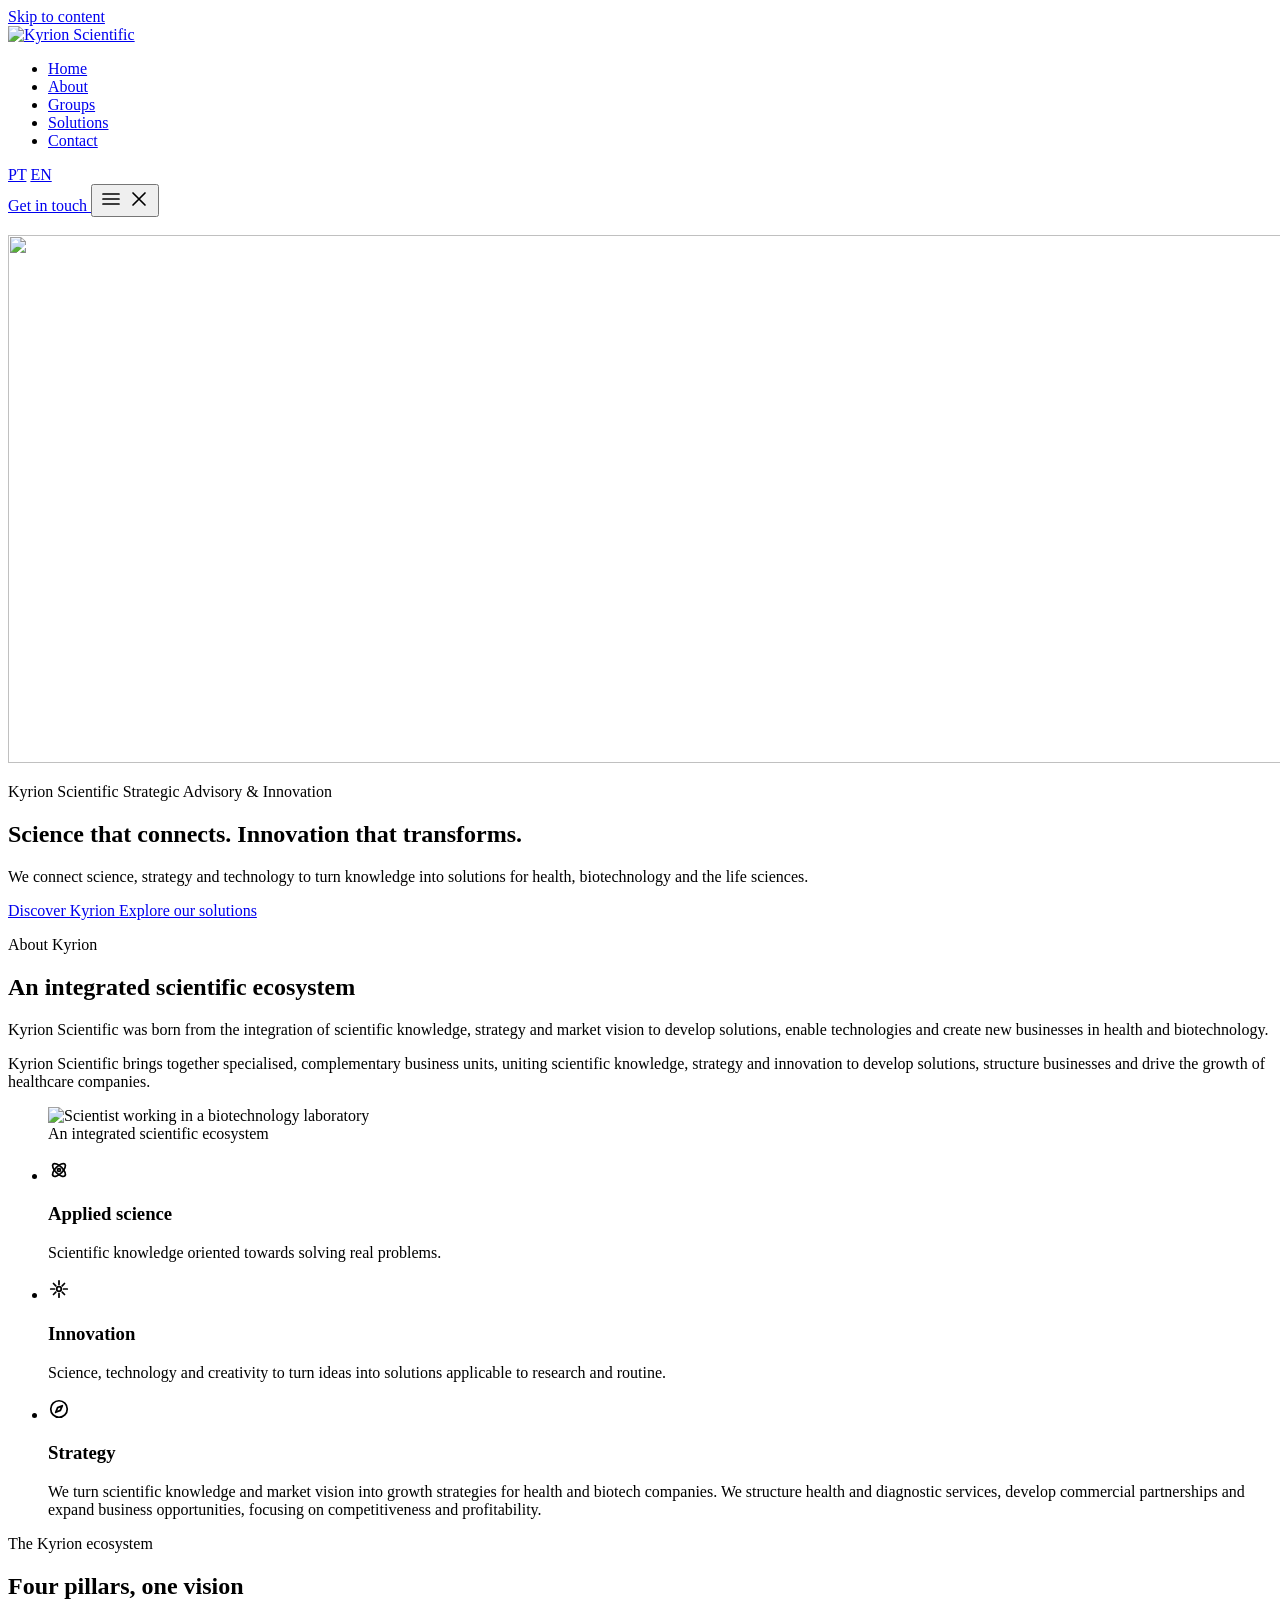
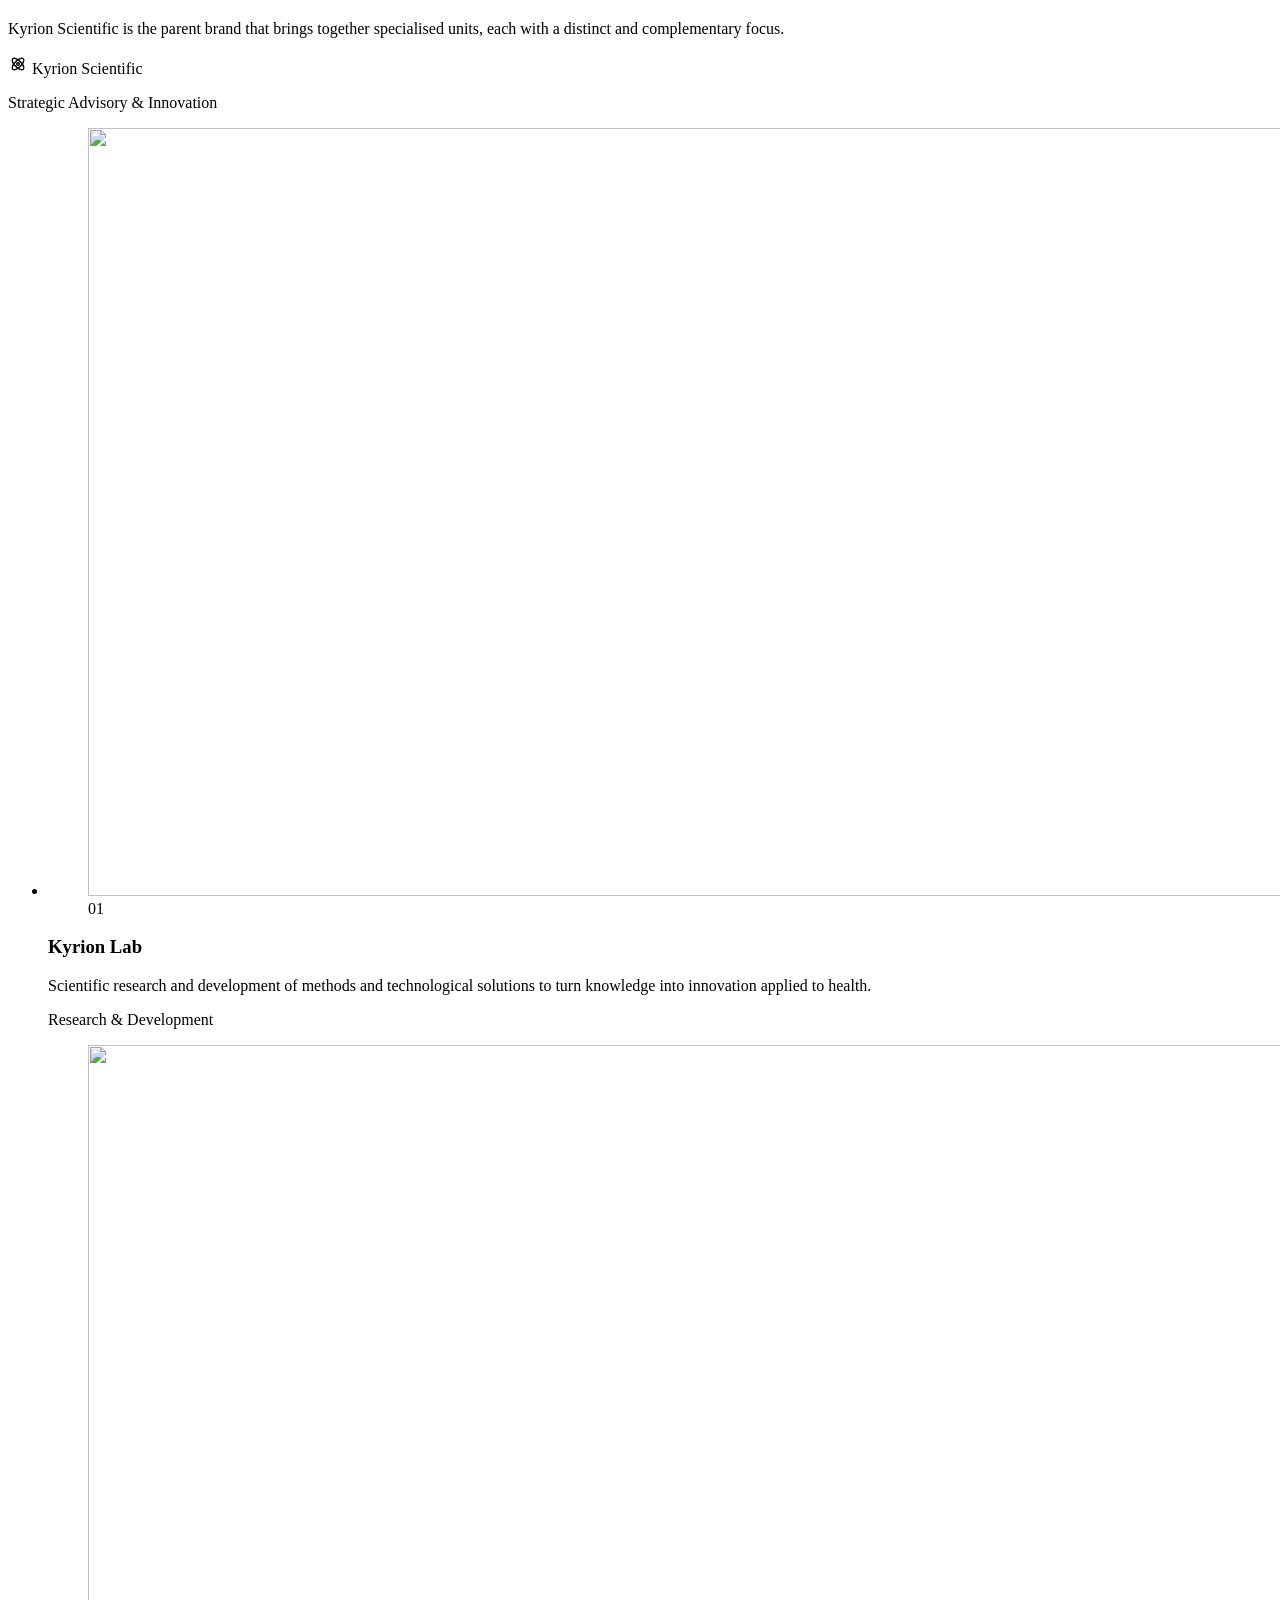
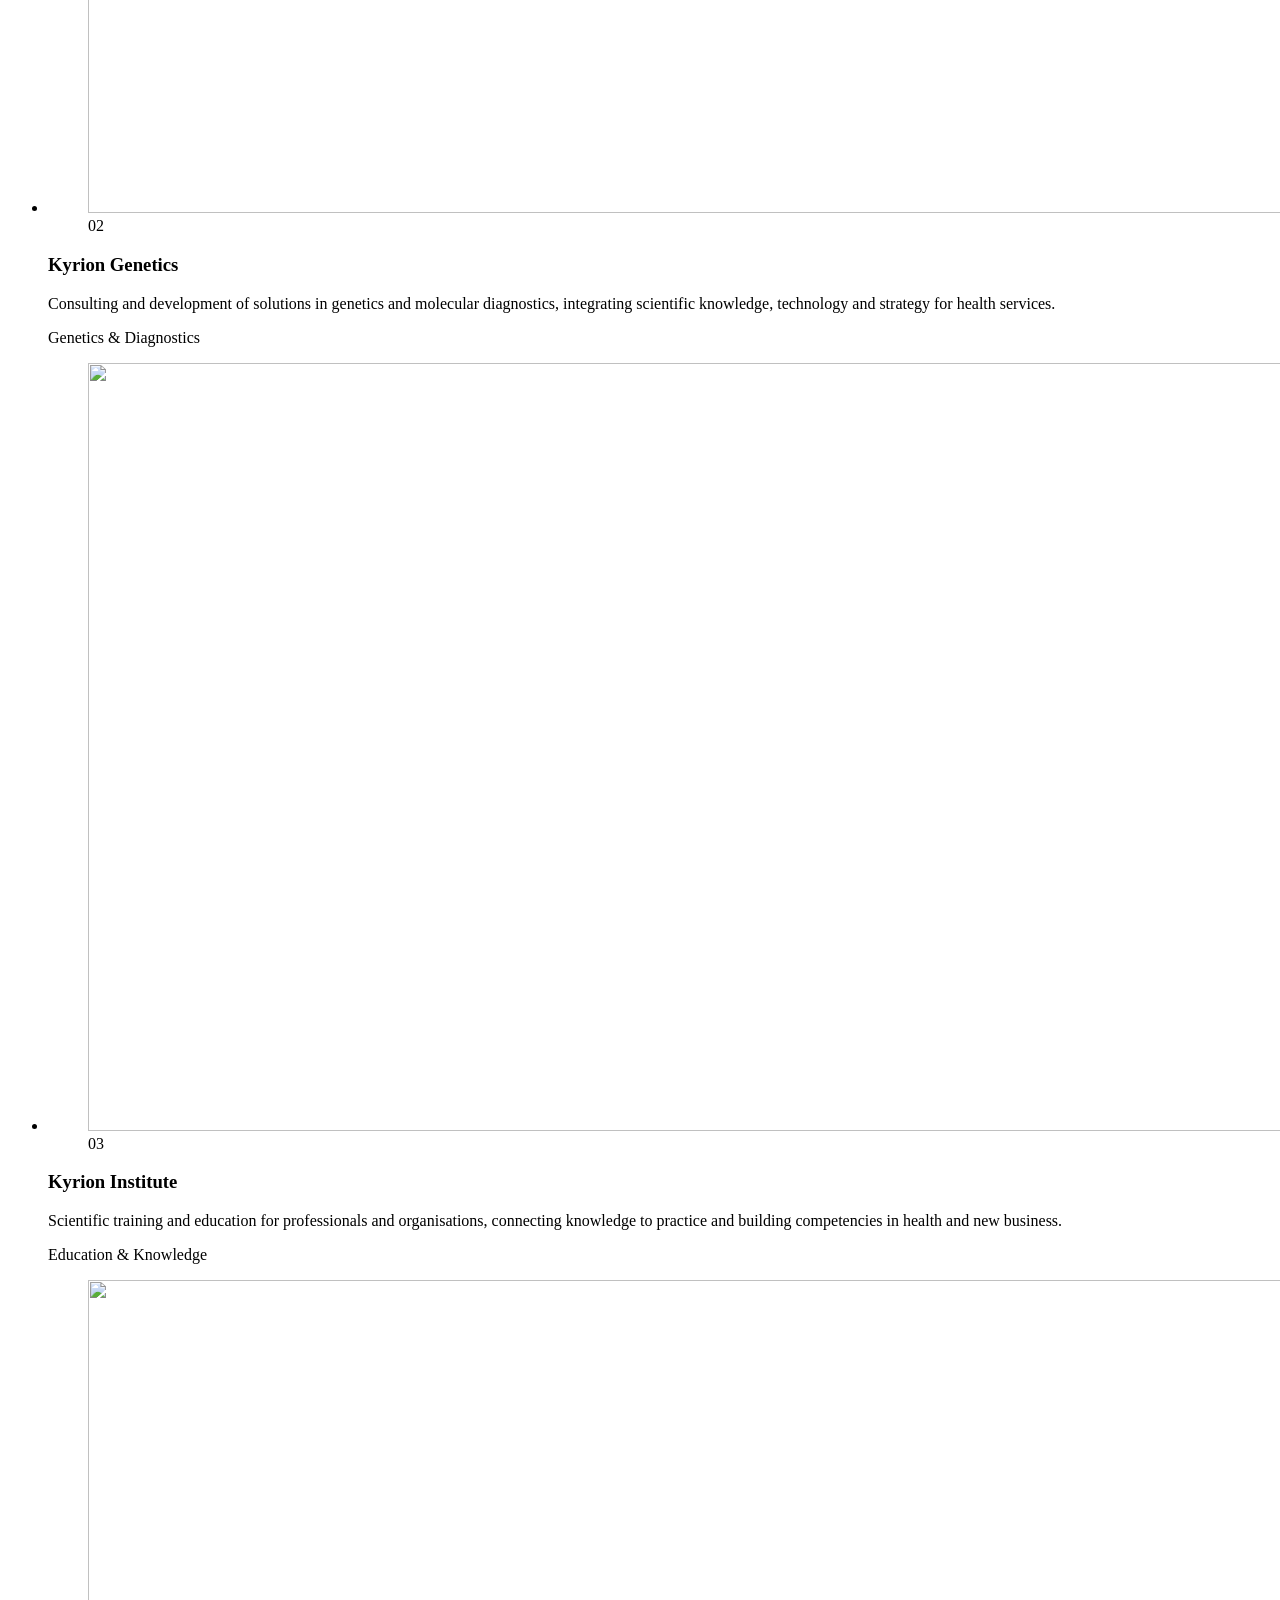
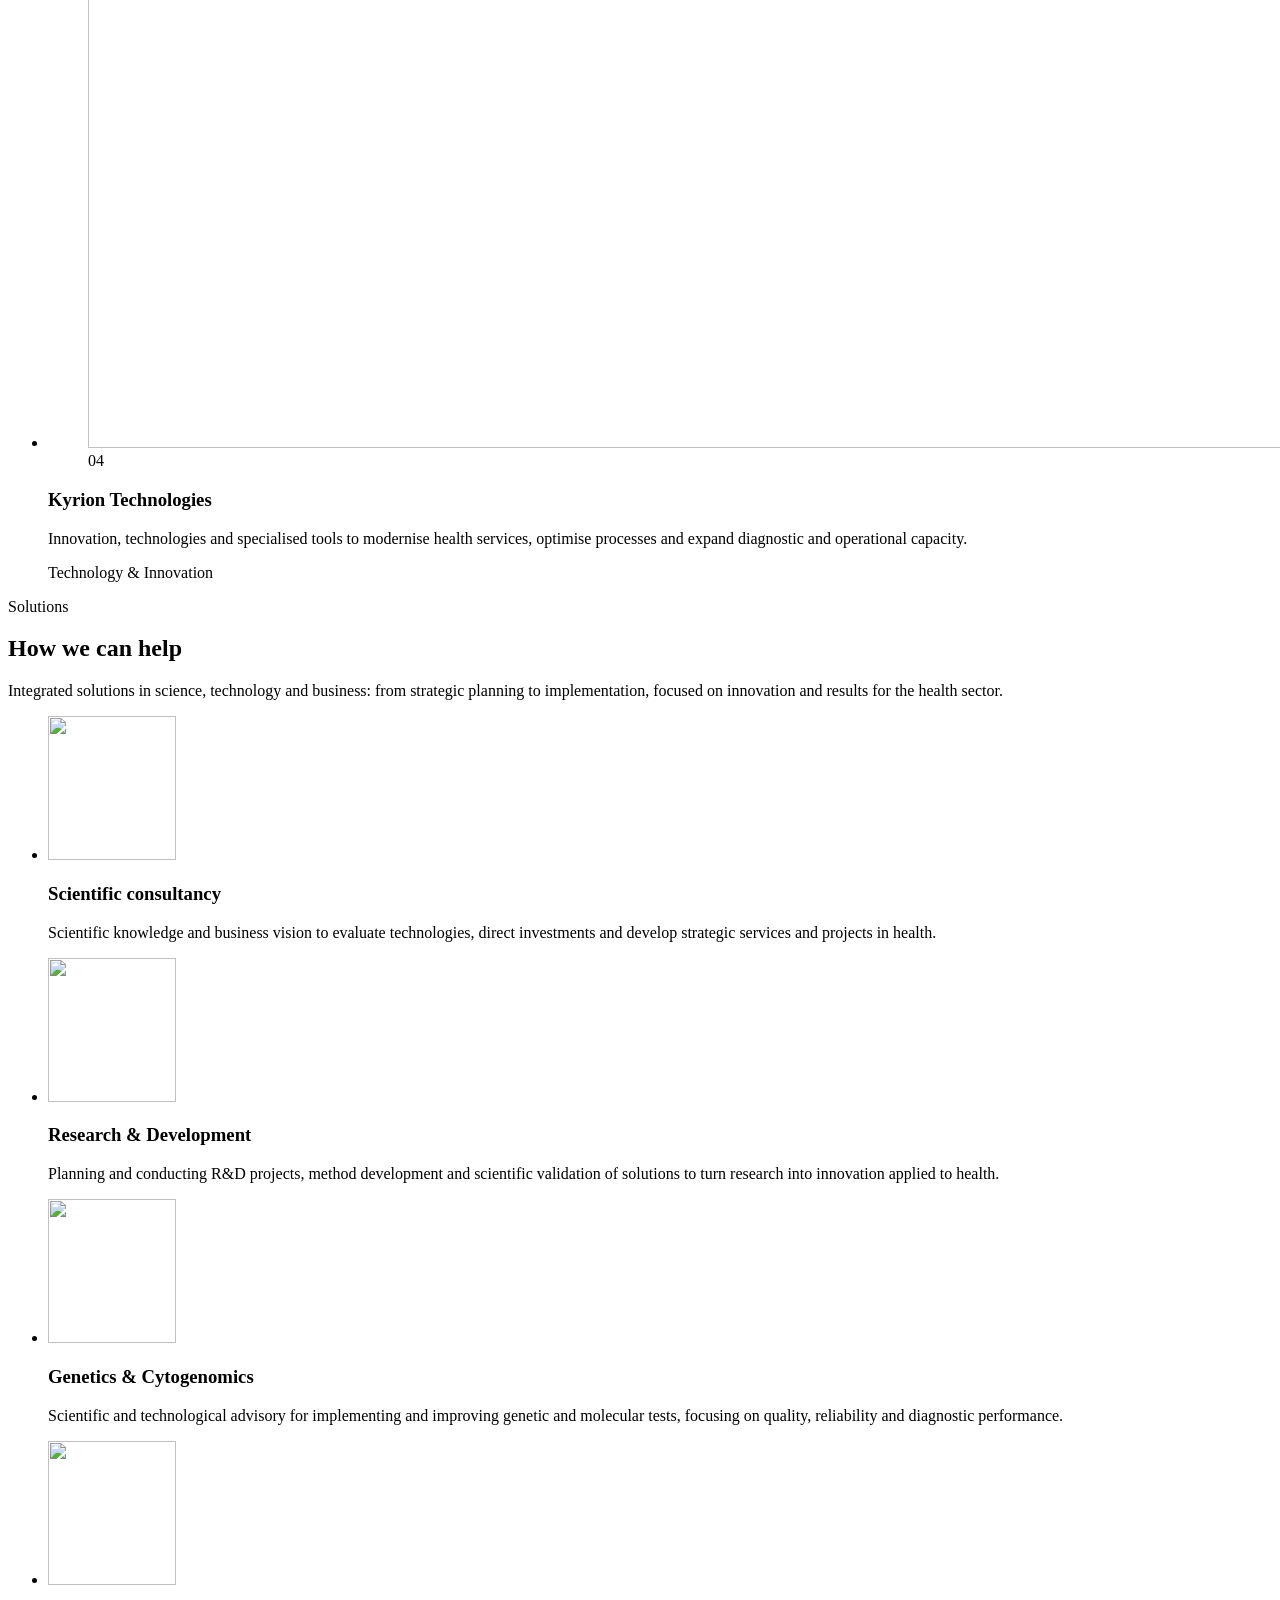
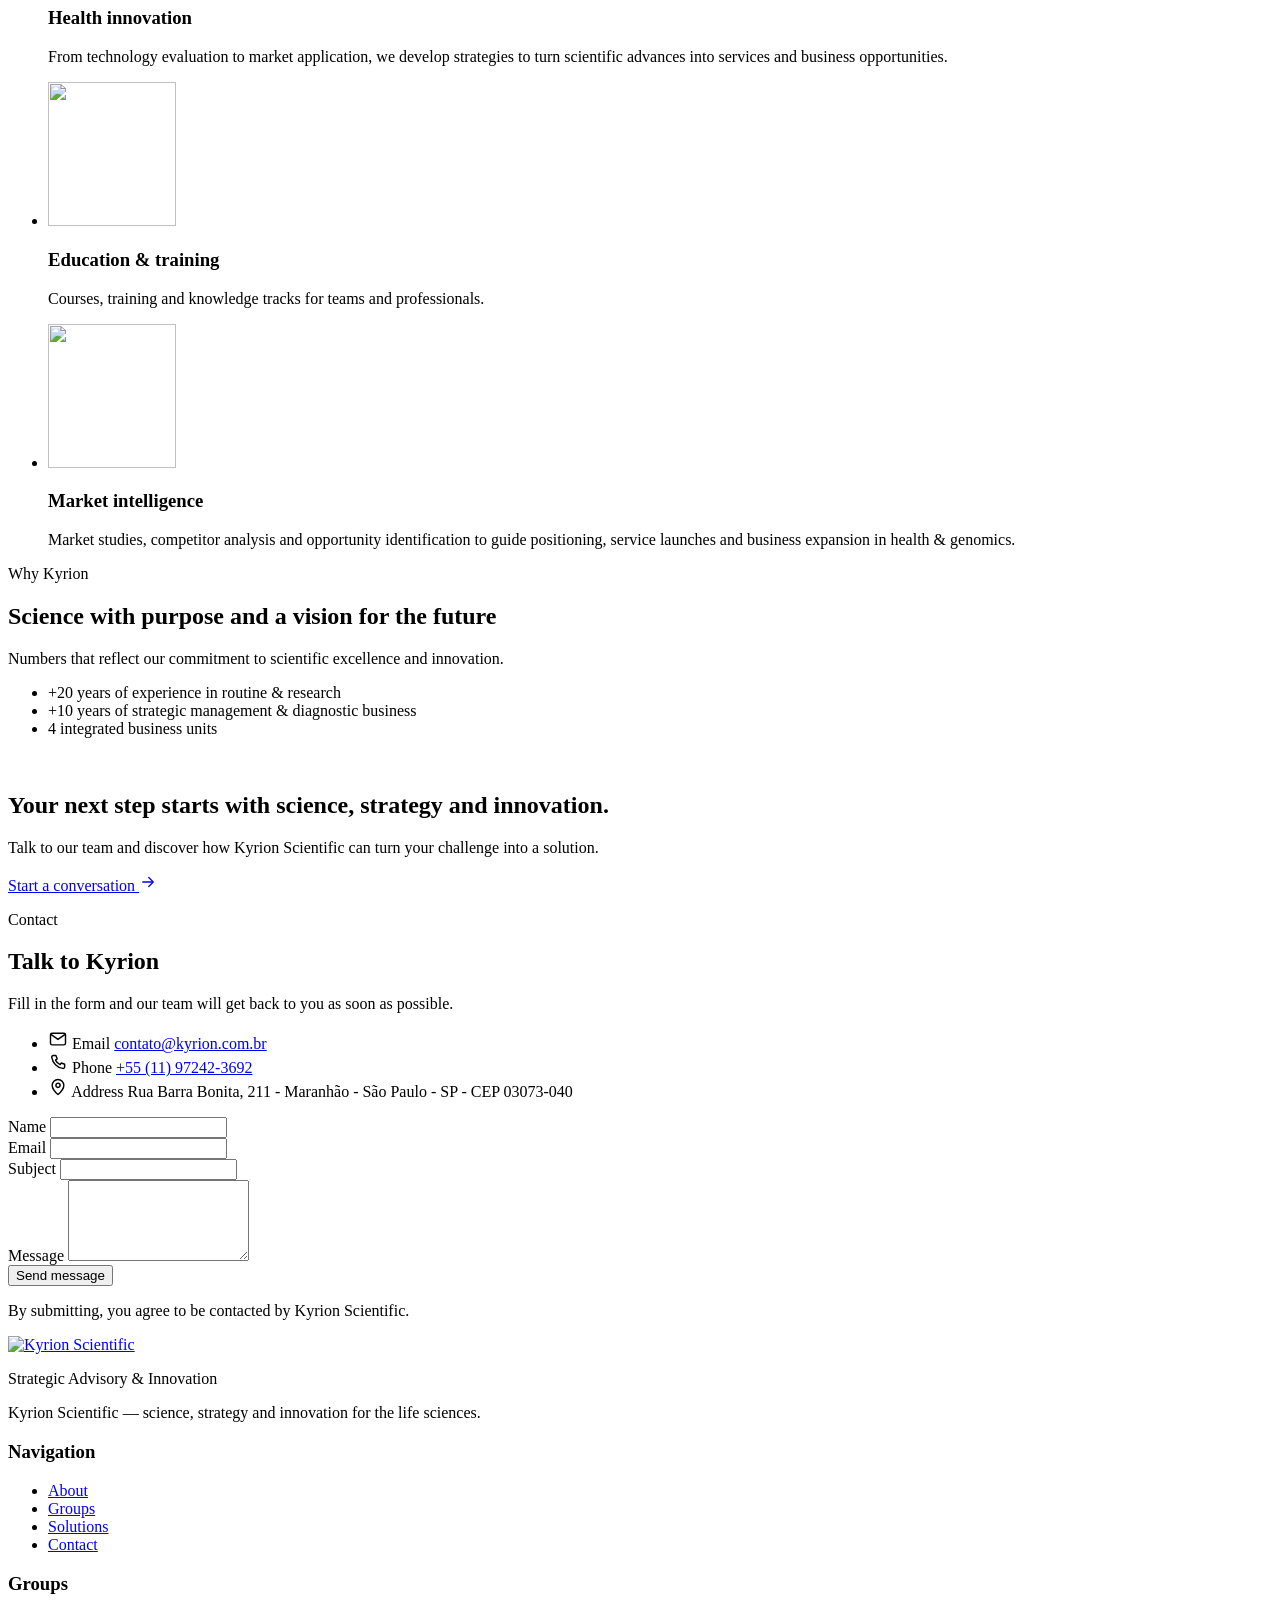
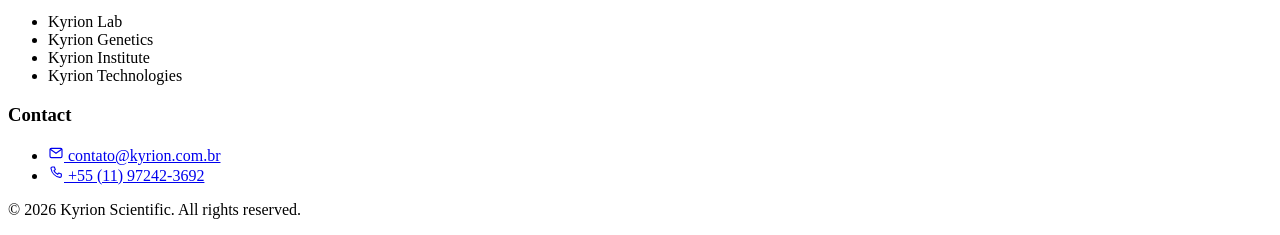
==== en/index.html @ 91485f8e "deploy: publica site compilado (2026-10-07 11:04)" ====
<!DOCTYPE html><html lang="en" class="no-js"> <head><meta charset="utf-8"><meta name="viewport" content="width=device-width, initial-scale=1"><title>Kyrion Scientific — Science that connects. Innovation that transforms.</title><meta name="description" content="We connect science, strategy and technology to turn knowledge into solutions for health, biotechnology and the life sciences."><link rel="canonical" href="https://jekroll.github.io/KYRIONWEBSITE/en/"><link rel="alternate" hreflang="pt-BR" href="https://jekroll.github.io/KYRIONWEBSITE/"><link rel="alternate" hreflang="en" href="https://jekroll.github.io/KYRIONWEBSITE/en/"><link rel="alternate" hreflang="x-default" href="https://jekroll.github.io/KYRIONWEBSITE/"><link rel="icon" type="image/svg+xml" href="/KYRIONWEBSITE/favicon.svg"><link rel="apple-touch-icon" href="/KYRIONWEBSITE/favicon.svg"><meta name="theme-color" content="#002c2d"><meta property="og:type" content="website"><meta property="og:site_name" content="Kyrion Scientific"><meta property="og:title" content="Kyrion Scientific — Science that connects. Innovation that transforms."><meta property="og:description" content="We connect science, strategy and technology to turn knowledge into solutions for health, biotechnology and the life sciences."><meta property="og:url" content="https://jekroll.github.io/KYRIONWEBSITE/en/"><meta property="og:locale" content="en_US"><meta property="og:image" content="https://jekroll.github.io/KYRIONWEBSITE/og-image.jpg"><meta name="twitter:card" content="summary_large_image"><meta name="twitter:title" content="Kyrion Scientific — Science that connects. Innovation that transforms."><meta name="twitter:description" content="We connect science, strategy and technology to turn knowledge into solutions for health, biotechnology and the life sciences."><script type="application/ld+json">{"@context":"https://schema.org","@type":"Organization","name":"Kyrion Scientific","description":"We connect science, strategy and technology to turn knowledge into solutions for health, biotechnology and the life sciences.","url":"https://jekroll.github.io/KYRIONWEBSITE","slogan":"Science that connects. Innovation that transforms."}</script><script>
      document.documentElement.classList.remove('no-js');
    </script><link rel="stylesheet" href="/KYRIONWEBSITE/_astro/index.CvIM89UT.css"></head> <body> <a class="skip-link" href="#main">Skip to content</a>  <header class="site-header" id="site-header" data-header data-astro-cid-3ef6ksr2> <div class="site-header__inner container container--wide" data-astro-cid-3ef6ksr2> <a href="/KYRIONWEBSITE/en/" class="brand site-header__brand" aria-label="Kyrion Scientific — home" style="--brand-h:34px;--brand-w:126px" data-astro-cid-uaf52tac> <img src="/KYRIONWEBSITE/_astro/logo-new.gGyAkgk_.webp" srcset="/KYRIONWEBSITE/_astro/logo-new.gGyAkgk_.webp 1x, /KYRIONWEBSITE/_astro/logo-new.DoVqcS7O.png 1x" alt="Kyrion Scientific" width="126" height="34" decoding="async" loading="eager" data-astro-cid-uaf52tac> </a>  <nav class="site-nav" id="site-nav" data-nav aria-label="Home" data-astro-cid-3ef6ksr2> <ul class="site-nav__list" data-astro-cid-3ef6ksr2> <li data-astro-cid-3ef6ksr2> <a class="site-nav__link" href="/KYRIONWEBSITE/en/#inicio" data-nav-link data-astro-cid-3ef6ksr2>Home</a> </li><li data-astro-cid-3ef6ksr2> <a class="site-nav__link" href="/KYRIONWEBSITE/en/#sobre" data-nav-link data-astro-cid-3ef6ksr2>About</a> </li><li data-astro-cid-3ef6ksr2> <a class="site-nav__link" href="/KYRIONWEBSITE/en/#grupos" data-nav-link data-astro-cid-3ef6ksr2>Groups</a> </li><li data-astro-cid-3ef6ksr2> <a class="site-nav__link" href="/KYRIONWEBSITE/en/#solucoes" data-nav-link data-astro-cid-3ef6ksr2>Solutions</a> </li><li data-astro-cid-3ef6ksr2> <a class="site-nav__link" href="/KYRIONWEBSITE/en/#contato" data-nav-link data-astro-cid-3ef6ksr2>Contact</a> </li> </ul> </nav> <div class="site-header__actions" data-astro-cid-3ef6ksr2> <div class="lang" role="group" aria-label="Language" data-astro-cid-3ef6ksr2> <a class="lang__opt" href="/KYRIONWEBSITE/" hreflang="pt" data-astro-cid-3ef6ksr2>PT</a> <span class="lang__sep" aria-hidden="true" data-astro-cid-3ef6ksr2></span> <a class="lang__opt is-active" href="/KYRIONWEBSITE/en/" aria-current="true" hreflang="en" data-astro-cid-3ef6ksr2>EN</a> </div> <a class="btn btn--primary btn--sm site-header__cta" href="/KYRIONWEBSITE/en/#contato" data-astro-cid-3ef6ksr2> Get in touch </a> <button class="site-header__toggle" type="button" data-menu-toggle aria-expanded="false" aria-controls="site-nav" aria-label="Open menu" data-astro-cid-3ef6ksr2> <span class="site-header__toggle-open" data-astro-cid-3ef6ksr2><svg class="icon" width="24" height="24" viewBox="0 0 24 24" fill="none" stroke="currentColor" stroke-width="1.7" stroke-linecap="round" stroke-linejoin="round" aria-hidden="true" focusable="false" data-astro-cid-4ckhetd2>             <path d="M4 7h16M4 12h16M4 17h16" data-astro-cid-4ckhetd2></path>   </svg> </span> <span class="site-header__toggle-close" data-astro-cid-3ef6ksr2><svg class="icon" width="24" height="24" viewBox="0 0 24 24" fill="none" stroke="currentColor" stroke-width="1.7" stroke-linecap="round" stroke-linejoin="round" aria-hidden="true" focusable="false" data-astro-cid-4ckhetd2>              <path d="M6 6l12 12M18 6 6 18" data-astro-cid-4ckhetd2></path>  </svg> </span> </button> </div> </div> </header> <div class="site-header__scrim" data-menu-scrim hidden data-astro-cid-3ef6ksr2></div>  <main id="main"> <section class="hero" id="inicio" aria-labelledby="hero-title" data-astro-cid-bbe6dxrz> <div class="hero__card" data-astro-cid-bbe6dxrz> <!-- Blurred copy of the same plate, so the padding blends seamlessly
         with the sharp, uncropped image. --> <div class="hero__backdrop" aria-hidden="true" data-astro-cid-bbe6dxrz> <img src="/KYRIONWEBSITE/_astro/hero-bg.C8MBA4jN.webp" alt="" loading="eager" decoding="async" data-astro-cid-bbe6dxrz> </div> <picture class="hero__photo" data-astro-cid-bbe6dxrz> <source srcset="/KYRIONWEBSITE/_astro/hero-bg.D-Uu-HRz.avif 1920w" type="image/avif" data-astro-cid-bbe6dxrz> <source srcset="/KYRIONWEBSITE/_astro/hero-bg.C8MBA4jN.webp 1920w" type="image/webp" data-astro-cid-bbe6dxrz> <img src="/KYRIONWEBSITE/_astro/hero-bg.DYgstmwq.jpg" srcset="/KYRIONWEBSITE/_astro/hero-bg.DYgstmwq.jpg 1920w, /KYRIONWEBSITE/_astro/hero-bg@2x.C8WDKdjT.jpg 2560w" sizes="100vw" width="1920" height="528" alt="" fetchpriority="high" decoding="async" aria-hidden="true" data-astro-cid-bbe6dxrz> </picture> <div class="hero__overlay" aria-hidden="true" data-astro-cid-bbe6dxrz></div> <div class="hero__inner" data-astro-cid-bbe6dxrz> <div class="hero__content-wrapper" data-astro-cid-bbe6dxrz> <div class="hero__content" data-astro-cid-bbe6dxrz> <p class="hero__eyebrow" data-astro-cid-bbe6dxrz> <span class="hero__brand" data-astro-cid-bbe6dxrz>Kyrion Scientific</span> <span class="hero__sub" data-astro-cid-bbe6dxrz>Strategic Advisory &amp; Innovation</span> </p> <h1 class="hero__title" id="hero-title" data-reveal data-astro-cid-bbe6dxrz> <span data-astro-cid-bbe6dxrz>Science that connects.</span> <span data-astro-cid-bbe6dxrz>Innovation that transforms.</span> </h1> <p class="hero__lead" data-reveal style="--reveal-delay:90ms" data-astro-cid-bbe6dxrz>We connect science, strategy and technology to turn knowledge into solutions for health, biotechnology and the life sciences.</p> <div class="hero__actions" data-reveal style="--reveal-delay:180ms" data-astro-cid-bbe6dxrz> <a class="btn btn--primary" href="/KYRIONWEBSITE/en/#sobre" data-astro-cid-bbe6dxrz> Discover Kyrion </a> <a class="btn btn--ghost" href="/KYRIONWEBSITE/en/#solucoes" data-astro-cid-bbe6dxrz> Explore our solutions </a> </div> </div> </div> </div> </div> </section>  <section class="section section--surface about" id="sobre" aria-labelledby="about-title" data-astro-cid-v2cbyr3p> <div class="container" data-astro-cid-v2cbyr3p> <div class="about__grid" data-astro-cid-v2cbyr3p> <div class="about__intro" data-reveal data-astro-cid-v2cbyr3p> <p class="kicker" data-astro-cid-v2cbyr3p>About Kyrion</p> <h2 id="about-title" data-astro-cid-v2cbyr3p>An integrated scientific ecosystem</h2> <p class="about__lead" data-astro-cid-v2cbyr3p>Kyrion Scientific was born from the integration of scientific knowledge, strategy and market vision to develop solutions, enable technologies and create new businesses in health and biotechnology.</p> <p class="about__body" data-astro-cid-v2cbyr3p>Kyrion Scientific brings together specialised, complementary business units, uniting scientific knowledge, strategy and innovation to develop solutions, structure businesses and drive the growth of healthcare companies.</p> </div> <figure class="about__media" data-reveal style="--reveal-delay:100ms" data-astro-cid-v2cbyr3p> <picture data-astro-cid-v2cbyr3p> <source srcset="/KYRIONWEBSITE/_astro/about-lab.DQNUo1HB.webp" type="image/webp" data-astro-cid-v2cbyr3p> <img src="/KYRIONWEBSITE/_astro/about-lab.DrcKUUM2.jpg" alt="Scientist working in a biotechnology laboratory" width="1200" height="896" loading="lazy" decoding="async" data-astro-cid-v2cbyr3p> </picture> <figcaption class="visually-hidden" data-astro-cid-v2cbyr3p>An integrated scientific ecosystem</figcaption> </figure> </div> <ul class="about__values" data-astro-cid-v2cbyr3p> <li class="about__card" data-reveal style="--reveal-delay:0ms" data-astro-cid-v2cbyr3p> <span class="about__chip" data-astro-cid-v2cbyr3p> <svg class="icon" width="22" height="22" viewBox="0 0 24 24" fill="none" stroke="currentColor" stroke-width="1.9" stroke-linecap="round" stroke-linejoin="round" aria-hidden="true" focusable="false" data-astro-cid-4ckhetd2>        <circle cx="12" cy="12" r="1.6" data-astro-cid-4ckhetd2></circle> <ellipse cx="12" cy="12" rx="9" ry="4" transform="rotate(45 12 12)" data-astro-cid-4ckhetd2></ellipse> <ellipse cx="12" cy="12" rx="9" ry="4" transform="rotate(-45 12 12)" data-astro-cid-4ckhetd2></ellipse>          </svg>  </span> <div class="about__card-body" data-astro-cid-v2cbyr3p> <h3 data-astro-cid-v2cbyr3p>Applied science</h3> <p data-astro-cid-v2cbyr3p>Scientific knowledge oriented towards solving real problems.</p> </div> </li><li class="about__card" data-reveal style="--reveal-delay:90ms" data-astro-cid-v2cbyr3p> <span class="about__chip" data-astro-cid-v2cbyr3p> <svg class="icon" width="22" height="22" viewBox="0 0 24 24" fill="none" stroke="currentColor" stroke-width="1.9" stroke-linecap="round" stroke-linejoin="round" aria-hidden="true" focusable="false" data-astro-cid-4ckhetd2>         <path d="M12 3v4M12 17v4M3 12h4M17 12h4M6 6l2.5 2.5M15.5 15.5 18 18M18 6l-2.5 2.5M8.5 15.5 6 18" data-astro-cid-4ckhetd2></path> <circle cx="12" cy="12" r="2.5" data-astro-cid-4ckhetd2></circle>         </svg>  </span> <div class="about__card-body" data-astro-cid-v2cbyr3p> <h3 data-astro-cid-v2cbyr3p>Innovation</h3> <p data-astro-cid-v2cbyr3p>Science, technology and creativity to turn ideas into solutions applicable to research and routine.</p> </div> </li><li class="about__card" data-reveal style="--reveal-delay:180ms" data-astro-cid-v2cbyr3p> <span class="about__chip" data-astro-cid-v2cbyr3p> <svg class="icon" width="22" height="22" viewBox="0 0 24 24" fill="none" stroke="currentColor" stroke-width="1.9" stroke-linecap="round" stroke-linejoin="round" aria-hidden="true" focusable="false" data-astro-cid-4ckhetd2>  <circle cx="12" cy="12" r="9" data-astro-cid-4ckhetd2></circle> <path d="m15.6 8.4-2.1 5.1-5.1 2.1 2.1-5.1z" data-astro-cid-4ckhetd2></path>                </svg>  </span> <div class="about__card-body" data-astro-cid-v2cbyr3p> <h3 data-astro-cid-v2cbyr3p>Strategy</h3> <p data-astro-cid-v2cbyr3p>We turn scientific knowledge and market vision into growth strategies for health and biotech companies. We structure health and diagnostic services, develop commercial partnerships and expand business opportunities, focusing on competitiveness and profitability.</p> </div> </li> </ul> </div> </section>  <section class="section ecosystem" id="grupos" aria-labelledby="ecosystem-title" data-astro-cid-yqvkyiml> <div class="container" data-astro-cid-yqvkyiml> <div class="section-head" data-reveal data-astro-cid-yqvkyiml> <p class="kicker" data-astro-cid-yqvkyiml>The Kyrion ecosystem</p> <h2 id="ecosystem-title" data-astro-cid-yqvkyiml>Four pillars, one vision</h2> <p data-astro-cid-yqvkyiml>Kyrion Scientific is the parent brand that brings together specialised units, each with a distinct and complementary focus.</p> </div> <div class="ecosystem__parent" data-reveal data-astro-cid-yqvkyiml> <span class="ecosystem__badge" data-astro-cid-yqvkyiml> <svg class="icon" width="20" height="20" viewBox="0 0 24 24" fill="none" stroke="currentColor" stroke-width="1.7" stroke-linecap="round" stroke-linejoin="round" aria-hidden="true" focusable="false" data-astro-cid-4ckhetd2>        <circle cx="12" cy="12" r="1.6" data-astro-cid-4ckhetd2></circle> <ellipse cx="12" cy="12" rx="9" ry="4" transform="rotate(45 12 12)" data-astro-cid-4ckhetd2></ellipse> <ellipse cx="12" cy="12" rx="9" ry="4" transform="rotate(-45 12 12)" data-astro-cid-4ckhetd2></ellipse>          </svg>  Kyrion Scientific </span> <p class="ecosystem__parent-text" data-astro-cid-yqvkyiml>Strategic Advisory &amp; Innovation</p> </div> <ul class="ecosystem__grid" data-astro-cid-yqvkyiml> <li class="ecosystem__item" data-accent="orange" data-reveal style="--reveal-delay:0ms" data-astro-cid-yqvkyiml> <article class="card ecosystem__card" data-astro-cid-yqvkyiml> <figure class="ecosystem__media" aria-hidden="true" data-astro-cid-yqvkyiml> <img src="/KYRIONWEBSITE/_astro/pillar-lab.C-nQlmTT.jpg" alt="" width="1376" height="768" loading="lazy" decoding="async" data-astro-cid-yqvkyiml> <span class="ecosystem__num" aria-hidden="true" data-astro-cid-yqvkyiml>01</span> </figure> <div class="ecosystem__body" data-astro-cid-yqvkyiml> <h3 data-astro-cid-yqvkyiml>Kyrion Lab</h3> <p data-astro-cid-yqvkyiml>Scientific research and development of methods and technological solutions to turn knowledge into innovation applied to health.</p> <span class="ecosystem__tag" data-astro-cid-yqvkyiml>Research &amp; Development</span> </div> </article> </li><li class="ecosystem__item" data-accent="periwinkle" data-reveal style="--reveal-delay:80ms" data-astro-cid-yqvkyiml> <article class="card ecosystem__card" data-astro-cid-yqvkyiml> <figure class="ecosystem__media" aria-hidden="true" data-astro-cid-yqvkyiml> <img src="/KYRIONWEBSITE/_astro/pillar-genetics.BRFj-R60.jpg" alt="" width="1376" height="768" loading="lazy" decoding="async" data-astro-cid-yqvkyiml> <span class="ecosystem__num" aria-hidden="true" data-astro-cid-yqvkyiml>02</span> </figure> <div class="ecosystem__body" data-astro-cid-yqvkyiml> <h3 data-astro-cid-yqvkyiml>Kyrion Genetics</h3> <p data-astro-cid-yqvkyiml>Consulting and development of solutions in genetics and molecular diagnostics, integrating scientific knowledge, technology and strategy for health services.</p> <span class="ecosystem__tag" data-astro-cid-yqvkyiml>Genetics &amp; Diagnostics</span> </div> </article> </li><li class="ecosystem__item" data-accent="lime" data-reveal style="--reveal-delay:160ms" data-astro-cid-yqvkyiml> <article class="card ecosystem__card" data-astro-cid-yqvkyiml> <figure class="ecosystem__media" aria-hidden="true" data-astro-cid-yqvkyiml> <img src="/KYRIONWEBSITE/_astro/pillar-institute.BL2FJ0N2.jpg" alt="" width="1376" height="768" loading="lazy" decoding="async" data-astro-cid-yqvkyiml> <span class="ecosystem__num" aria-hidden="true" data-astro-cid-yqvkyiml>03</span> </figure> <div class="ecosystem__body" data-astro-cid-yqvkyiml> <h3 data-astro-cid-yqvkyiml>Kyrion Institute</h3> <p data-astro-cid-yqvkyiml>Scientific training and education for professionals and organisations, connecting knowledge to practice and building competencies in health and new business.</p> <span class="ecosystem__tag" data-astro-cid-yqvkyiml>Education &amp; Knowledge</span> </div> </article> </li><li class="ecosystem__item" data-accent="navy" data-reveal style="--reveal-delay:240ms" data-astro-cid-yqvkyiml> <article class="card ecosystem__card" data-astro-cid-yqvkyiml> <figure class="ecosystem__media" aria-hidden="true" data-astro-cid-yqvkyiml> <img src="/KYRIONWEBSITE/_astro/pillar-technologies.C7Kxhx0w.jpg" alt="" width="1376" height="768" loading="lazy" decoding="async" data-astro-cid-yqvkyiml> <span class="ecosystem__num" aria-hidden="true" data-astro-cid-yqvkyiml>04</span> </figure> <div class="ecosystem__body" data-astro-cid-yqvkyiml> <h3 data-astro-cid-yqvkyiml>Kyrion Technologies</h3> <p data-astro-cid-yqvkyiml>Innovation, technologies and specialised tools to modernise health services, optimise processes and expand diagnostic and operational capacity.</p> <span class="ecosystem__tag" data-astro-cid-yqvkyiml>Technology &amp; Innovation</span> </div> </article> </li> </ul> </div> </section>  <section class="section section--surface solutions" id="solucoes" aria-labelledby="solutions-title" data-astro-cid-vj7y5fzp> <div class="container" data-astro-cid-vj7y5fzp> <div class="section-head" data-reveal data-astro-cid-vj7y5fzp> <p class="kicker" data-astro-cid-vj7y5fzp>Solutions</p> <h2 id="solutions-title" data-astro-cid-vj7y5fzp>How we can help</h2> <p data-astro-cid-vj7y5fzp>Integrated solutions in science, technology and business: from strategic planning to implementation, focused on innovation and results for the health sector.</p> </div> <ul class="grid grid--3 solutions__grid" data-astro-cid-vj7y5fzp> <li data-accent="orange" data-reveal style="--reveal-delay:0ms" data-astro-cid-vj7y5fzp> <article class="card solutions__card" data-astro-cid-vj7y5fzp> <img class="solutions__tile" src="/KYRIONWEBSITE/_astro/consultoria.Cqw3ckSS.webp" alt="" width="128" height="144" loading="lazy" decoding="async" aria-hidden="true" data-astro-cid-vj7y5fzp> <h3 data-astro-cid-vj7y5fzp>Scientific consultancy</h3> <p data-astro-cid-vj7y5fzp>Scientific knowledge and business vision to evaluate technologies, direct investments and develop strategic services and projects in health.</p> </article> </li><li data-accent="periwinkle" data-reveal style="--reveal-delay:70ms" data-astro-cid-vj7y5fzp> <article class="card solutions__card" data-astro-cid-vj7y5fzp> <img class="solutions__tile" src="/KYRIONWEBSITE/_astro/pesquisa.BmiKWcl9.webp" alt="" width="128" height="144" loading="lazy" decoding="async" aria-hidden="true" data-astro-cid-vj7y5fzp> <h3 data-astro-cid-vj7y5fzp>Research &amp; Development</h3> <p data-astro-cid-vj7y5fzp>Planning and conducting R&amp;D projects, method development and scientific validation of solutions to turn research into innovation applied to health.</p> </article> </li><li data-accent="lime" data-reveal style="--reveal-delay:140ms" data-astro-cid-vj7y5fzp> <article class="card solutions__card" data-astro-cid-vj7y5fzp> <img class="solutions__tile" src="/KYRIONWEBSITE/_astro/diagnostico.CxVU6_EM.webp" alt="" width="128" height="144" loading="lazy" decoding="async" aria-hidden="true" data-astro-cid-vj7y5fzp> <h3 data-astro-cid-vj7y5fzp>Genetics &amp; Cytogenomics</h3> <p data-astro-cid-vj7y5fzp>Scientific and technological advisory for implementing and improving genetic and molecular tests, focusing on quality, reliability and diagnostic performance.</p> </article> </li><li data-accent="navy" data-reveal style="--reveal-delay:210ms" data-astro-cid-vj7y5fzp> <article class="card solutions__card" data-astro-cid-vj7y5fzp> <img class="solutions__tile" src="/KYRIONWEBSITE/_astro/biotech.B4dVZGqE.webp" alt="" width="128" height="144" loading="lazy" decoding="async" aria-hidden="true" data-astro-cid-vj7y5fzp> <h3 data-astro-cid-vj7y5fzp>Health innovation</h3> <p data-astro-cid-vj7y5fzp>From technology evaluation to market application, we develop strategies to turn scientific advances into services and business opportunities.</p> </article> </li><li data-accent="orange" data-reveal style="--reveal-delay:280ms" data-astro-cid-vj7y5fzp> <article class="card solutions__card" data-astro-cid-vj7y5fzp> <img class="solutions__tile" src="/KYRIONWEBSITE/_astro/educacao.DjyEGRSN.webp" alt="" width="128" height="144" loading="lazy" decoding="async" aria-hidden="true" data-astro-cid-vj7y5fzp> <h3 data-astro-cid-vj7y5fzp>Education &amp; training</h3> <p data-astro-cid-vj7y5fzp>Courses, training and knowledge tracks for teams and professionals.</p> </article> </li><li data-accent="periwinkle" data-reveal style="--reveal-delay:350ms" data-astro-cid-vj7y5fzp> <article class="card solutions__card" data-astro-cid-vj7y5fzp> <img class="solutions__tile" src="/KYRIONWEBSITE/_astro/tecnologia.T-dvYS2X.webp" alt="" width="128" height="144" loading="lazy" decoding="async" aria-hidden="true" data-astro-cid-vj7y5fzp> <h3 data-astro-cid-vj7y5fzp>Market intelligence</h3> <p data-astro-cid-vj7y5fzp>Market studies, competitor analysis and opportunity identification to guide positioning, service launches and business expansion in health &amp; genomics.</p> </article> </li> </ul> </div> </section>  <section class="section--navy stats" aria-labelledby="stats-title" data-astro-cid-bhxv2qxz> <div class="container stats__inner" data-astro-cid-bhxv2qxz> <div class="stats__head" data-reveal data-astro-cid-bhxv2qxz> <p class="kicker" data-astro-cid-bhxv2qxz>Why Kyrion</p> <h2 id="stats-title" data-astro-cid-bhxv2qxz>Science with purpose and a vision for the future</h2> <p class="stats__sub" data-astro-cid-bhxv2qxz>Numbers that reflect our commitment to scientific excellence and innovation.</p> </div> <ul class="stats__list" data-astro-cid-bhxv2qxz> <li class="stats__item" data-reveal style="--reveal-delay:0ms" data-astro-cid-bhxv2qxz> <span class="stats__value" data-count-to="+20" data-astro-cid-bhxv2qxz>+20</span> <span class="stats__label" data-astro-cid-bhxv2qxz>years of experience in routine &amp; research</span> </li><li class="stats__item" data-reveal style="--reveal-delay:80ms" data-astro-cid-bhxv2qxz> <span class="stats__value" data-count-to="+10" data-astro-cid-bhxv2qxz>+10</span> <span class="stats__label" data-astro-cid-bhxv2qxz>years of strategic management &amp; diagnostic business</span> </li><li class="stats__item" data-reveal style="--reveal-delay:160ms" data-astro-cid-bhxv2qxz> <span class="stats__value" data-count-to="4" data-astro-cid-bhxv2qxz>4</span> <span class="stats__label" data-astro-cid-bhxv2qxz>integrated business units</span> </li> </ul> </div> </section>  <section class="cta" aria-labelledby="cta-title" data-astro-cid-kokrr3jq> <div class="container" data-astro-cid-kokrr3jq> <div class="cta__panel" data-reveal data-astro-cid-kokrr3jq> <picture class="cta__bg" aria-hidden="true" data-astro-cid-kokrr3jq> <source srcset="/KYRIONWEBSITE/_astro/cta-band.CKwu-W7B.webp" type="image/webp" data-astro-cid-kokrr3jq> <img src="/KYRIONWEBSITE/_astro/cta-band.BWLTZXnr.jpg" alt="" loading="lazy" decoding="async" data-astro-cid-kokrr3jq> </picture> <div class="cta__scrim" aria-hidden="true" data-astro-cid-kokrr3jq></div> <div class="cta__body" data-astro-cid-kokrr3jq> <h2 id="cta-title" data-astro-cid-kokrr3jq>Your next step starts with science, strategy and innovation.</h2> <p data-astro-cid-kokrr3jq>Talk to our team and discover how Kyrion Scientific can turn your challenge into a solution.</p> </div> <a class="btn btn--primary cta__btn" href="/KYRIONWEBSITE/en/#contato" data-astro-cid-kokrr3jq> Start a conversation <svg class="icon" width="18" height="18" viewBox="0 0 24 24" fill="none" stroke="currentColor" stroke-width="1.7" stroke-linecap="round" stroke-linejoin="round" aria-hidden="true" focusable="false" data-astro-cid-4ckhetd2>             <path d="M5 12h13" data-astro-cid-4ckhetd2></path> <path d="m13 6 6 6-6 6" data-astro-cid-4ckhetd2></path>     </svg>  </a> </div> </div> </section>  <section class="section section--surface contact" id="contato" aria-labelledby="contact-title" data-astro-cid-xmivup5a> <div class="container contact__grid" data-astro-cid-xmivup5a> <div class="contact__intro" data-reveal data-astro-cid-xmivup5a> <p class="kicker" data-astro-cid-xmivup5a>Contact</p> <h2 id="contact-title" data-astro-cid-xmivup5a>Talk to Kyrion</h2> <p class="contact__text" data-astro-cid-xmivup5a>Fill in the form and our team will get back to you as soon as possible.</p> <ul class="contact__list" data-astro-cid-xmivup5a> <li data-astro-cid-xmivup5a> <span class="contact__ico" data-astro-cid-xmivup5a><svg class="icon" width="20" height="20" viewBox="0 0 24 24" fill="none" stroke="currentColor" stroke-width="1.7" stroke-linecap="round" stroke-linejoin="round" aria-hidden="true" focusable="false" data-astro-cid-4ckhetd2>          <rect x="3" y="5" width="18" height="14" rx="2" data-astro-cid-4ckhetd2></rect> <path d="m3.5 6.5 8.5 6 8.5-6" data-astro-cid-4ckhetd2></path>        </svg> </span> <span data-astro-cid-xmivup5a> <span class="contact__label" data-astro-cid-xmivup5a>Email</span> <a href="mailto:contato@kyrion.com.br" data-astro-cid-xmivup5a>contato@kyrion.com.br</a> </span> </li> <li data-astro-cid-xmivup5a> <span class="contact__ico" data-astro-cid-xmivup5a><svg class="icon" width="20" height="20" viewBox="0 0 24 24" fill="none" stroke="currentColor" stroke-width="1.7" stroke-linecap="round" stroke-linejoin="round" aria-hidden="true" focusable="false" data-astro-cid-4ckhetd2>          <path d="M6.5 3h3l1.5 4-2 1.5a12 12 0 0 0 5.5 5.5L16 12l4 1.5v3a2 2 0 0 1-2.2 2A16 16 0 0 1 4.5 5.2 2 2 0 0 1 6.5 3z" data-astro-cid-4ckhetd2></path>      </svg> </span> <span data-astro-cid-xmivup5a> <span class="contact__label" data-astro-cid-xmivup5a>Phone</span> <a href="tel:+5511972423692" data-astro-cid-xmivup5a>+55 (11) 97242-3692</a> </span> </li> <li data-astro-cid-xmivup5a> <span class="contact__ico" data-astro-cid-xmivup5a><svg class="icon" width="20" height="20" viewBox="0 0 24 24" fill="none" stroke="currentColor" stroke-width="1.7" stroke-linecap="round" stroke-linejoin="round" aria-hidden="true" focusable="false" data-astro-cid-4ckhetd2>            <path d="M12 21s7-5.6 7-11a7 7 0 1 0-14 0c0 5.4 7 11 7 11z" data-astro-cid-4ckhetd2></path> <circle cx="12" cy="10" r="2.5" data-astro-cid-4ckhetd2></circle>      </svg> </span> <span data-astro-cid-xmivup5a> <span class="contact__label" data-astro-cid-xmivup5a>Address</span> <span data-astro-cid-xmivup5a>Rua Barra Bonita, 211 - Maranhão - São Paulo - SP - CEP 03073-040</span> </span> </li> </ul> </div> <form class="contact__form" data-contact-form novalidate data-reveal style="--reveal-delay:100ms" data-astro-cid-xmivup5a> <div class="field" data-astro-cid-xmivup5a> <label for="cf-name" data-astro-cid-xmivup5a>Name</label> <input id="cf-name" name="name" type="text" autocomplete="name" required data-astro-cid-xmivup5a> </div> <div class="field" data-astro-cid-xmivup5a> <label for="cf-email" data-astro-cid-xmivup5a>Email</label> <input id="cf-email" name="email" type="email" autocomplete="email" required data-astro-cid-xmivup5a> </div> <div class="field" data-astro-cid-xmivup5a> <label for="cf-subject" data-astro-cid-xmivup5a>Subject</label> <input id="cf-subject" name="subject" type="text" data-astro-cid-xmivup5a> </div> <div class="field field--full" data-astro-cid-xmivup5a> <label for="cf-message" data-astro-cid-xmivup5a>Message</label> <textarea id="cf-message" name="message" rows="5" required data-astro-cid-xmivup5a></textarea> </div> <div class="contact__submit field--full" data-astro-cid-xmivup5a> <button class="btn btn--primary" type="submit" data-astro-cid-xmivup5a>Send message</button> <p class="contact__form-note" data-astro-cid-xmivup5a>By submitting, you agree to be contacted by Kyrion Scientific.</p> </div> </form> </div> </section>  </main> <footer class="footer section--dark" data-astro-cid-sz7xmlte> <div class="container footer__inner" data-astro-cid-sz7xmlte> <div class="footer__brand" data-astro-cid-sz7xmlte> <a href="/KYRIONWEBSITE/en/" class="brand" aria-label="Kyrion Scientific — home" style="--brand-h:38px;--brand-w:141px" data-astro-cid-uaf52tac> <img src="/KYRIONWEBSITE/_astro/logo-new.gGyAkgk_.webp" srcset="/KYRIONWEBSITE/_astro/logo-new.gGyAkgk_.webp 1x, /KYRIONWEBSITE/_astro/logo-new.DoVqcS7O.png 1x" alt="Kyrion Scientific" width="141" height="38" decoding="async" loading="eager" data-astro-cid-uaf52tac> </a>  <p class="footer__tagline" data-astro-cid-sz7xmlte>Strategic Advisory &amp; Innovation</p> <p class="footer__about" data-astro-cid-sz7xmlte>Kyrion Scientific — science, strategy and innovation for the life sciences.</p> </div> <nav class="footer__col" aria-label="Navigation" data-astro-cid-sz7xmlte> <h3 data-astro-cid-sz7xmlte>Navigation</h3> <ul data-astro-cid-sz7xmlte> <li data-astro-cid-sz7xmlte><a href="/KYRIONWEBSITE/en/#sobre" data-astro-cid-sz7xmlte>About</a></li><li data-astro-cid-sz7xmlte><a href="/KYRIONWEBSITE/en/#grupos" data-astro-cid-sz7xmlte>Groups</a></li><li data-astro-cid-sz7xmlte><a href="/KYRIONWEBSITE/en/#solucoes" data-astro-cid-sz7xmlte>Solutions</a></li><li data-astro-cid-sz7xmlte><a href="/KYRIONWEBSITE/en/#contato" data-astro-cid-sz7xmlte>Contact</a></li> </ul> </nav> <div class="footer__col" data-astro-cid-sz7xmlte> <h3 data-astro-cid-sz7xmlte>Groups</h3> <ul data-astro-cid-sz7xmlte> <li data-astro-cid-sz7xmlte><span data-astro-cid-sz7xmlte>Kyrion Lab</span></li><li data-astro-cid-sz7xmlte><span data-astro-cid-sz7xmlte>Kyrion Genetics</span></li><li data-astro-cid-sz7xmlte><span data-astro-cid-sz7xmlte>Kyrion Institute</span></li><li data-astro-cid-sz7xmlte><span data-astro-cid-sz7xmlte>Kyrion Technologies</span></li> </ul> </div> <div class="footer__col" data-astro-cid-sz7xmlte> <h3 data-astro-cid-sz7xmlte>Contact</h3> <ul data-astro-cid-sz7xmlte> <li data-astro-cid-sz7xmlte> <a href="mailto:contato@kyrion.com.br" data-astro-cid-sz7xmlte> <svg class="icon" width="16" height="16" viewBox="0 0 24 24" fill="none" stroke="currentColor" stroke-width="1.7" stroke-linecap="round" stroke-linejoin="round" aria-hidden="true" focusable="false" data-astro-cid-4ckhetd2>          <rect x="3" y="5" width="18" height="14" rx="2" data-astro-cid-4ckhetd2></rect> <path d="m3.5 6.5 8.5 6 8.5-6" data-astro-cid-4ckhetd2></path>        </svg>  contato@kyrion.com.br </a> </li> <li data-astro-cid-sz7xmlte> <a href="tel:+5511972423692" data-astro-cid-sz7xmlte> <svg class="icon" width="16" height="16" viewBox="0 0 24 24" fill="none" stroke="currentColor" stroke-width="1.7" stroke-linecap="round" stroke-linejoin="round" aria-hidden="true" focusable="false" data-astro-cid-4ckhetd2>          <path d="M6.5 3h3l1.5 4-2 1.5a12 12 0 0 0 5.5 5.5L16 12l4 1.5v3a2 2 0 0 1-2.2 2A16 16 0 0 1 4.5 5.2 2 2 0 0 1 6.5 3z" data-astro-cid-4ckhetd2></path>      </svg>  +55 (11) 97242-3692 </a> </li> </ul> </div> </div> <div class="container footer__bottom" data-astro-cid-sz7xmlte> <p data-astro-cid-sz7xmlte>© 2026 Kyrion Scientific. All rights reserved.</p> </div> </footer>   <script type="module">const l=document.querySelector("[data-header]"),s=document.querySelector("[data-menu-toggle]"),g=document.querySelector("[data-nav]"),o=document.querySelector("[data-menu-scrim]"),w=Array.from(document.querySelectorAll("[data-nav-link]")),y=window.matchMedia("(prefers-reduced-motion: reduce)").matches;function E(){l&&l.classList.toggle("is-scrolled",window.scrollY>24)}E();window.addEventListener("scroll",E,{passive:!0});function i(e){!g||!s||!o||(g.classList.toggle("is-open",e),l?.classList.toggle("is-open",e),s.setAttribute("aria-expanded",String(e)),s.setAttribute("aria-label",e?"Fechar menu":"Abrir menu"),document.body.classList.toggle("is-locked",e),e?(o.hidden=!1,requestAnimationFrame(()=>o.classList.add("is-visible"))):(o.classList.remove("is-visible"),window.setTimeout(()=>{o.hidden=!0},300)))}s?.addEventListener("click",()=>{i(s.getAttribute("aria-expanded")!=="true")});o?.addEventListener("click",()=>i(!1));document.addEventListener("keydown",e=>{e.key==="Escape"&&i(!1)});w.forEach(e=>{e.addEventListener("click",()=>i(!1))});window.matchMedia("(min-width: 901px)").addEventListener("change",e=>{e.matches&&i(!1)});const h=Array.from(document.querySelectorAll("section[id]"));if("IntersectionObserver"in window&&h.length){const e=new IntersectionObserver(t=>{t.forEach(n=>{if(!n.isIntersecting)return;const r=`#${n.target.id}`;w.forEach(a=>{const c=a.getAttribute("href")?.endsWith(r)??!1;a.classList.toggle("is-active",c)})})},{rootMargin:"-45% 0px -50% 0px",threshold:0});h.forEach(t=>e.observe(t))}const v=Array.from(document.querySelectorAll("[data-reveal]"));if(y||!("IntersectionObserver"in window))v.forEach(e=>e.classList.add("is-visible"));else{const e=new IntersectionObserver((t,n)=>{t.forEach(r=>{r.isIntersecting&&(r.target.classList.add("is-visible"),n.unobserve(r.target))})},{rootMargin:"0px 0px -8% 0px",threshold:.12});v.forEach(t=>e.observe(t))}const b=Array.from(document.querySelectorAll("[data-count-to]"));function S(e){const n=(e.dataset.countTo??e.textContent??"").match(/^(\D*)(\d+)(\D*)$/);if(!n)return;const[,r,a,c]=n,u=Number(a);if(y||!Number.isFinite(u))return;const p=1100,A=performance.now();e.textContent=`${r}0${c}`;const m=L=>{const f=Math.min((L-A)/p,1),x=1-Math.pow(1-f,3);e.textContent=`${r}${Math.round(u*x)}${c}`,f<1&&requestAnimationFrame(m)};requestAnimationFrame(m)}if(b.length&&"IntersectionObserver"in window){const e=new IntersectionObserver((t,n)=>{t.forEach(r=>{r.isIntersecting&&(S(r.target),n.unobserve(r.target))})},{threshold:.6});b.forEach(t=>e.observe(t))}const d=document.querySelector("[data-contact-form]");d?.addEventListener("submit",e=>{if(e.preventDefault(),!d.checkValidity()){d.reportValidity();return}const t=new FormData(d),n=encodeURIComponent(String(t.get("subject")||"Contato — Kyrion Scientific")),r=encodeURIComponent(`Nome: ${t.get("name")}
E-mail: ${t.get("email")}

${t.get("message")}`);window.location.href=`mailto:contato@kyrion.com.br?subject=${n}&body=${r}`});</script> </body> </html>
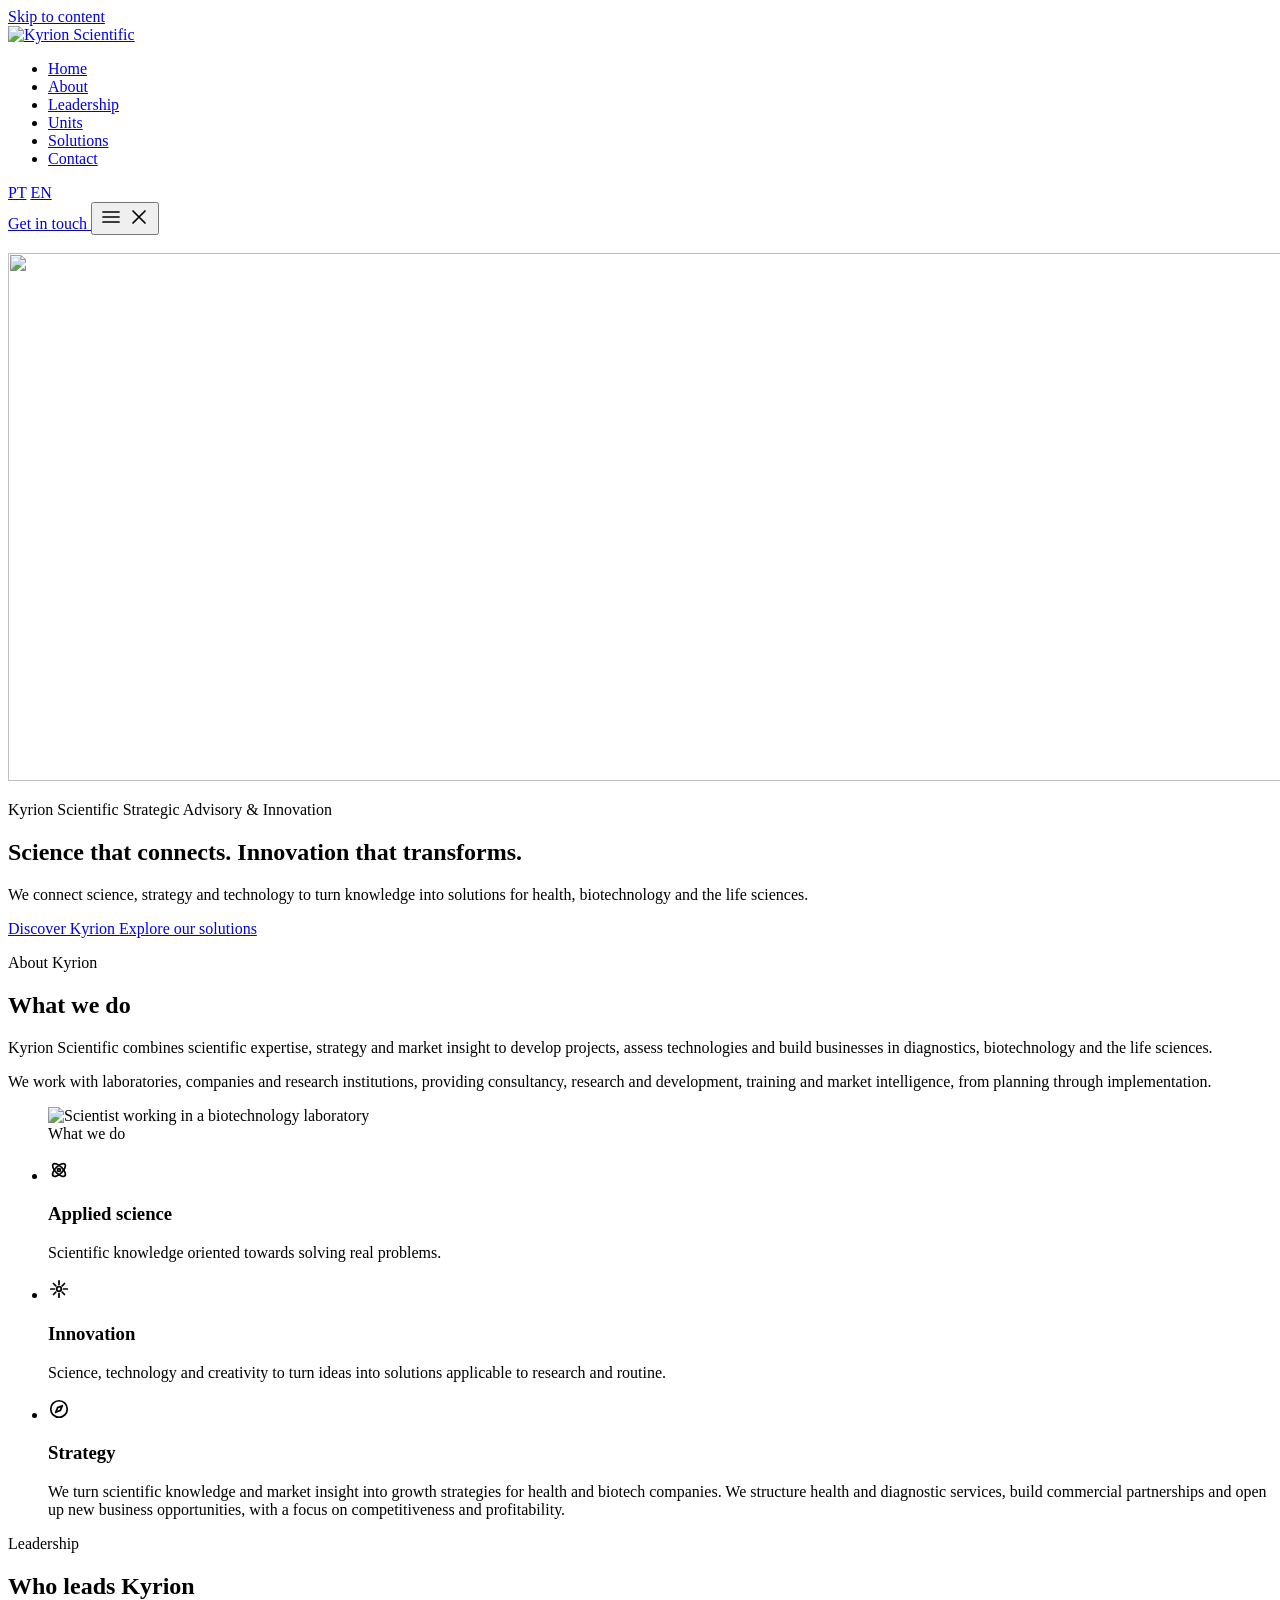
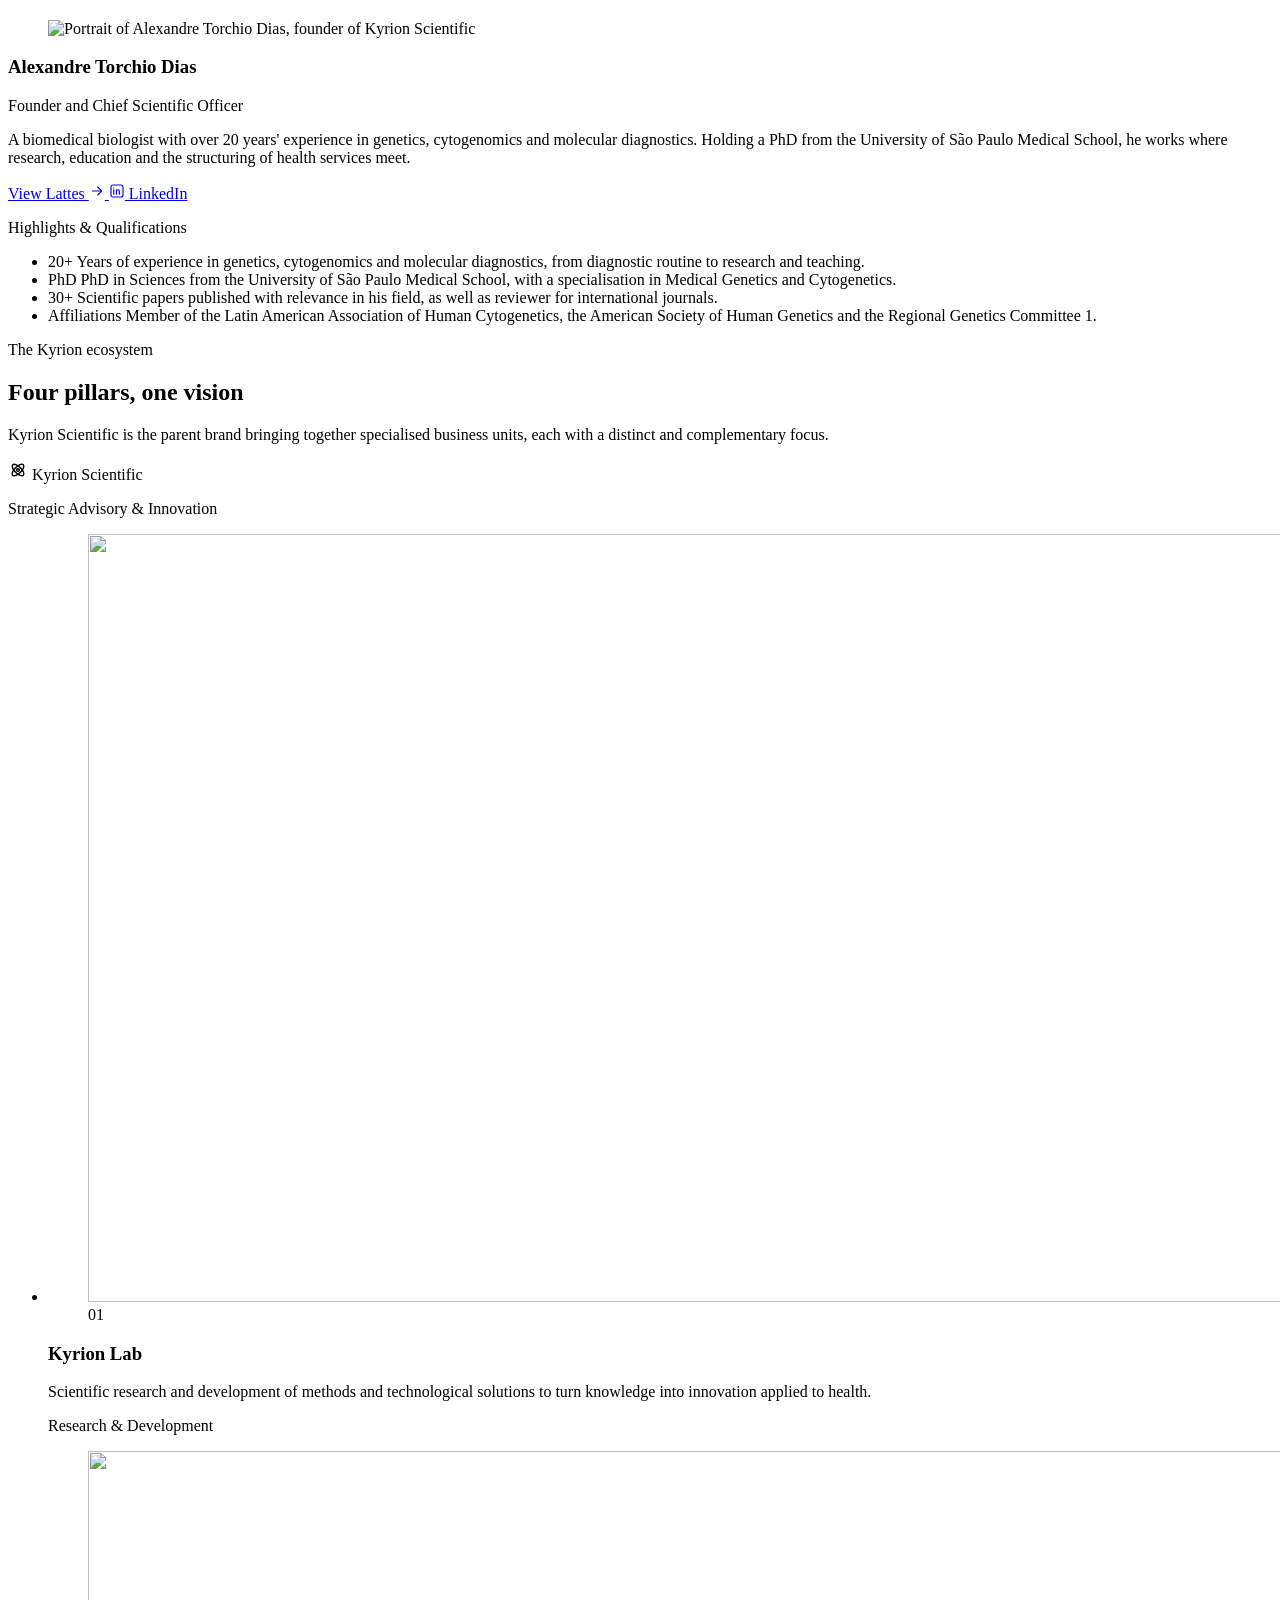
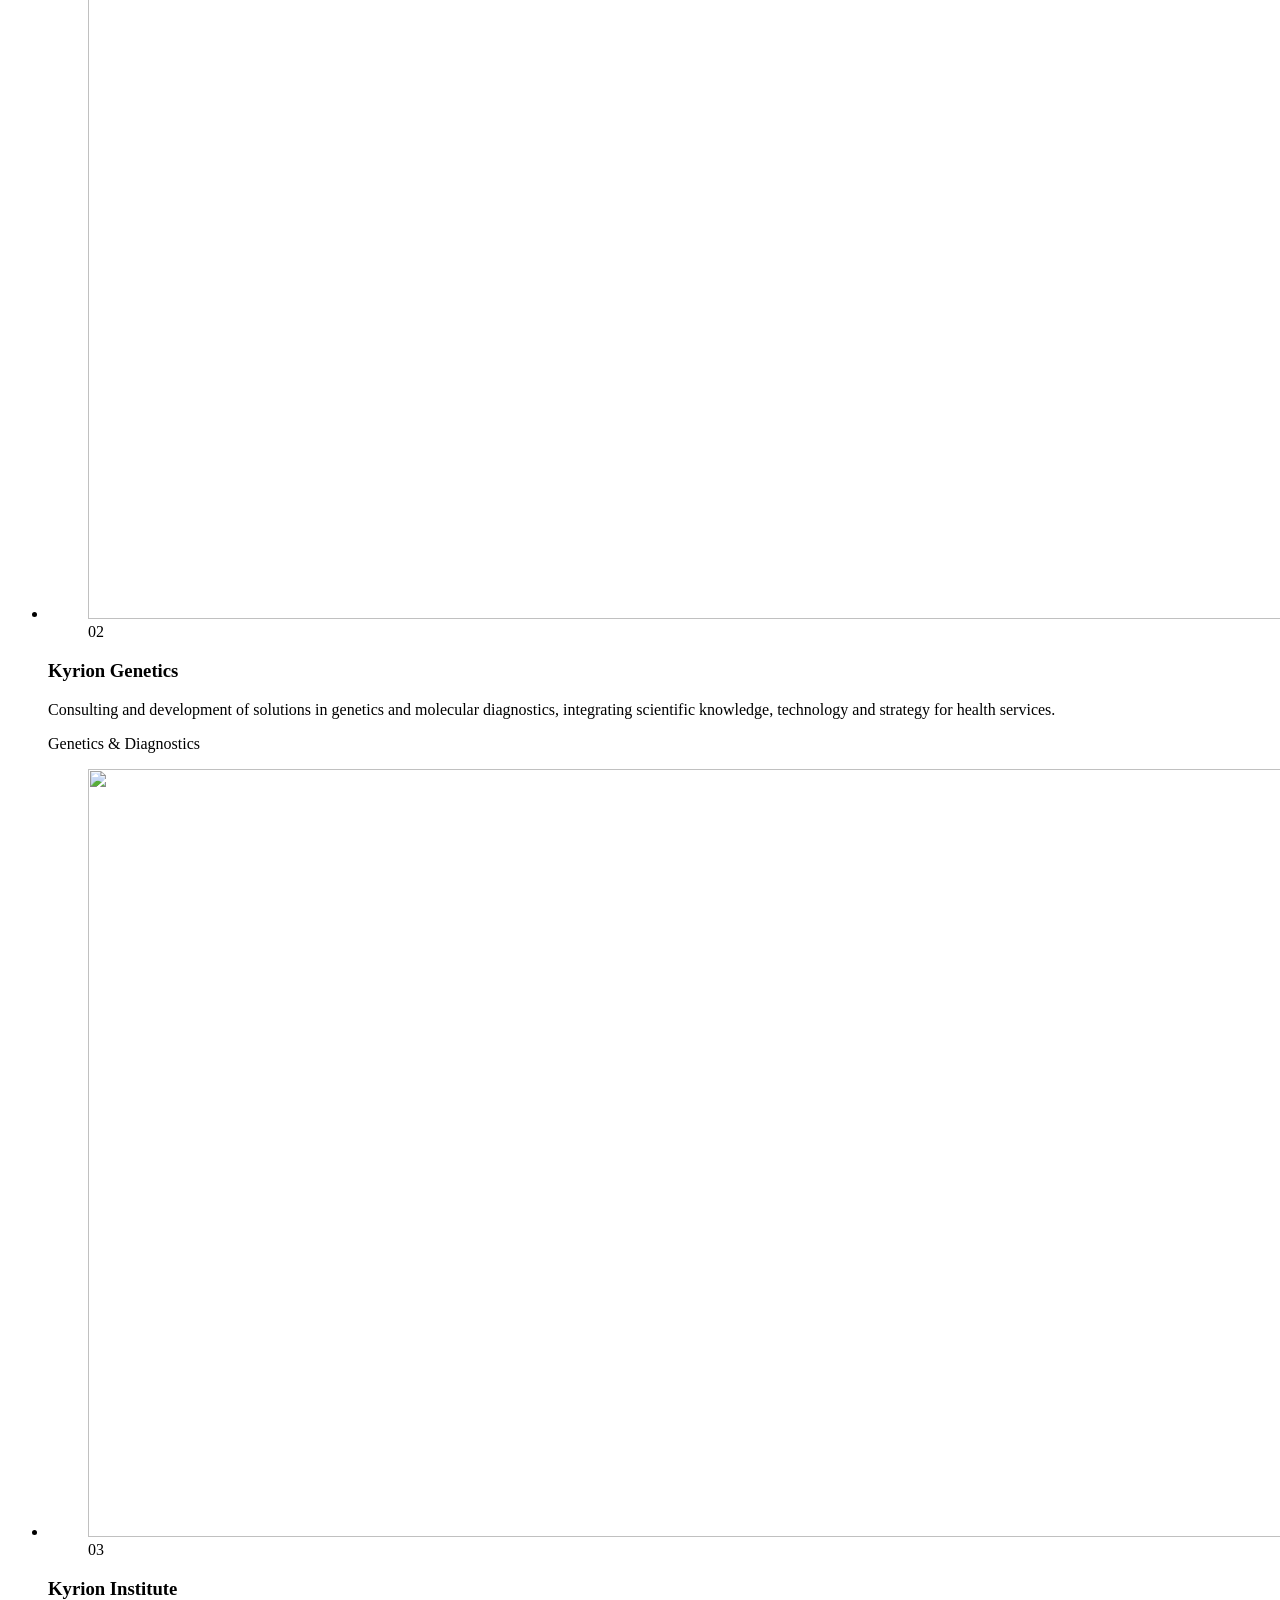
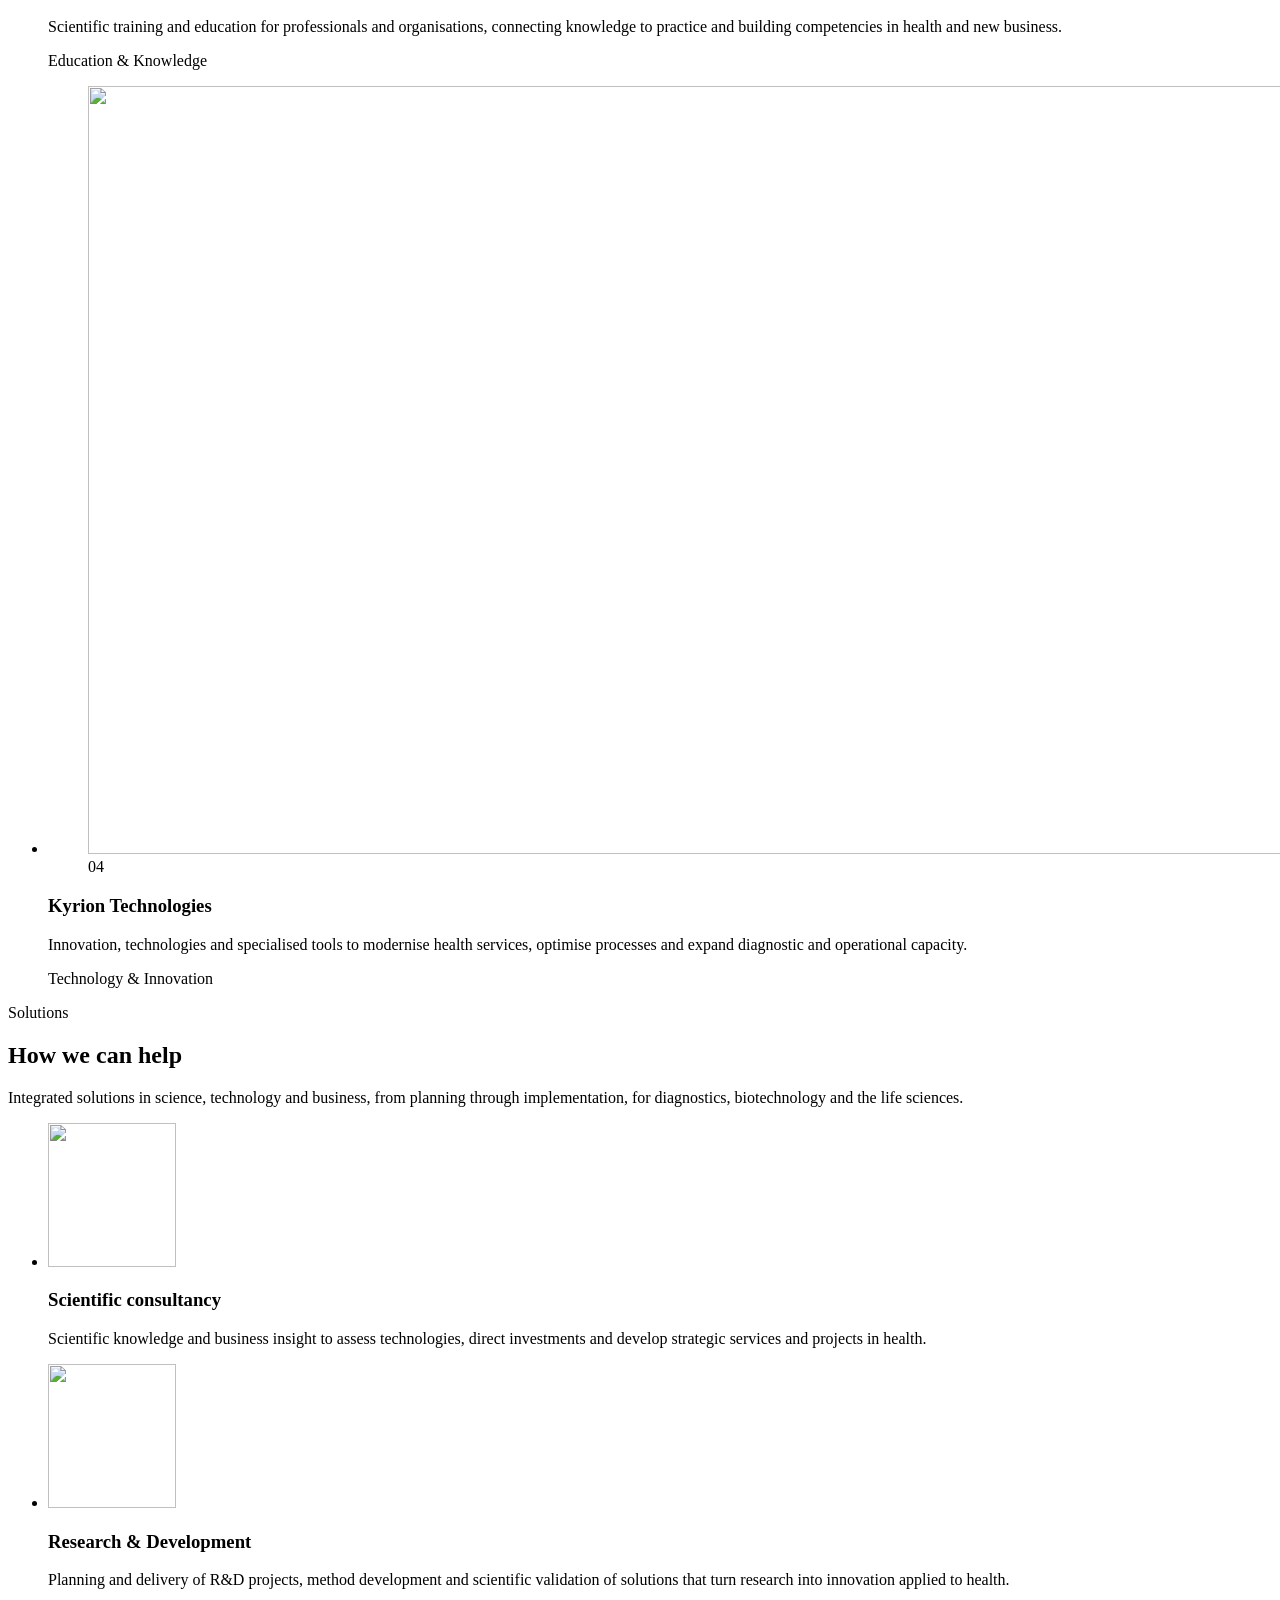
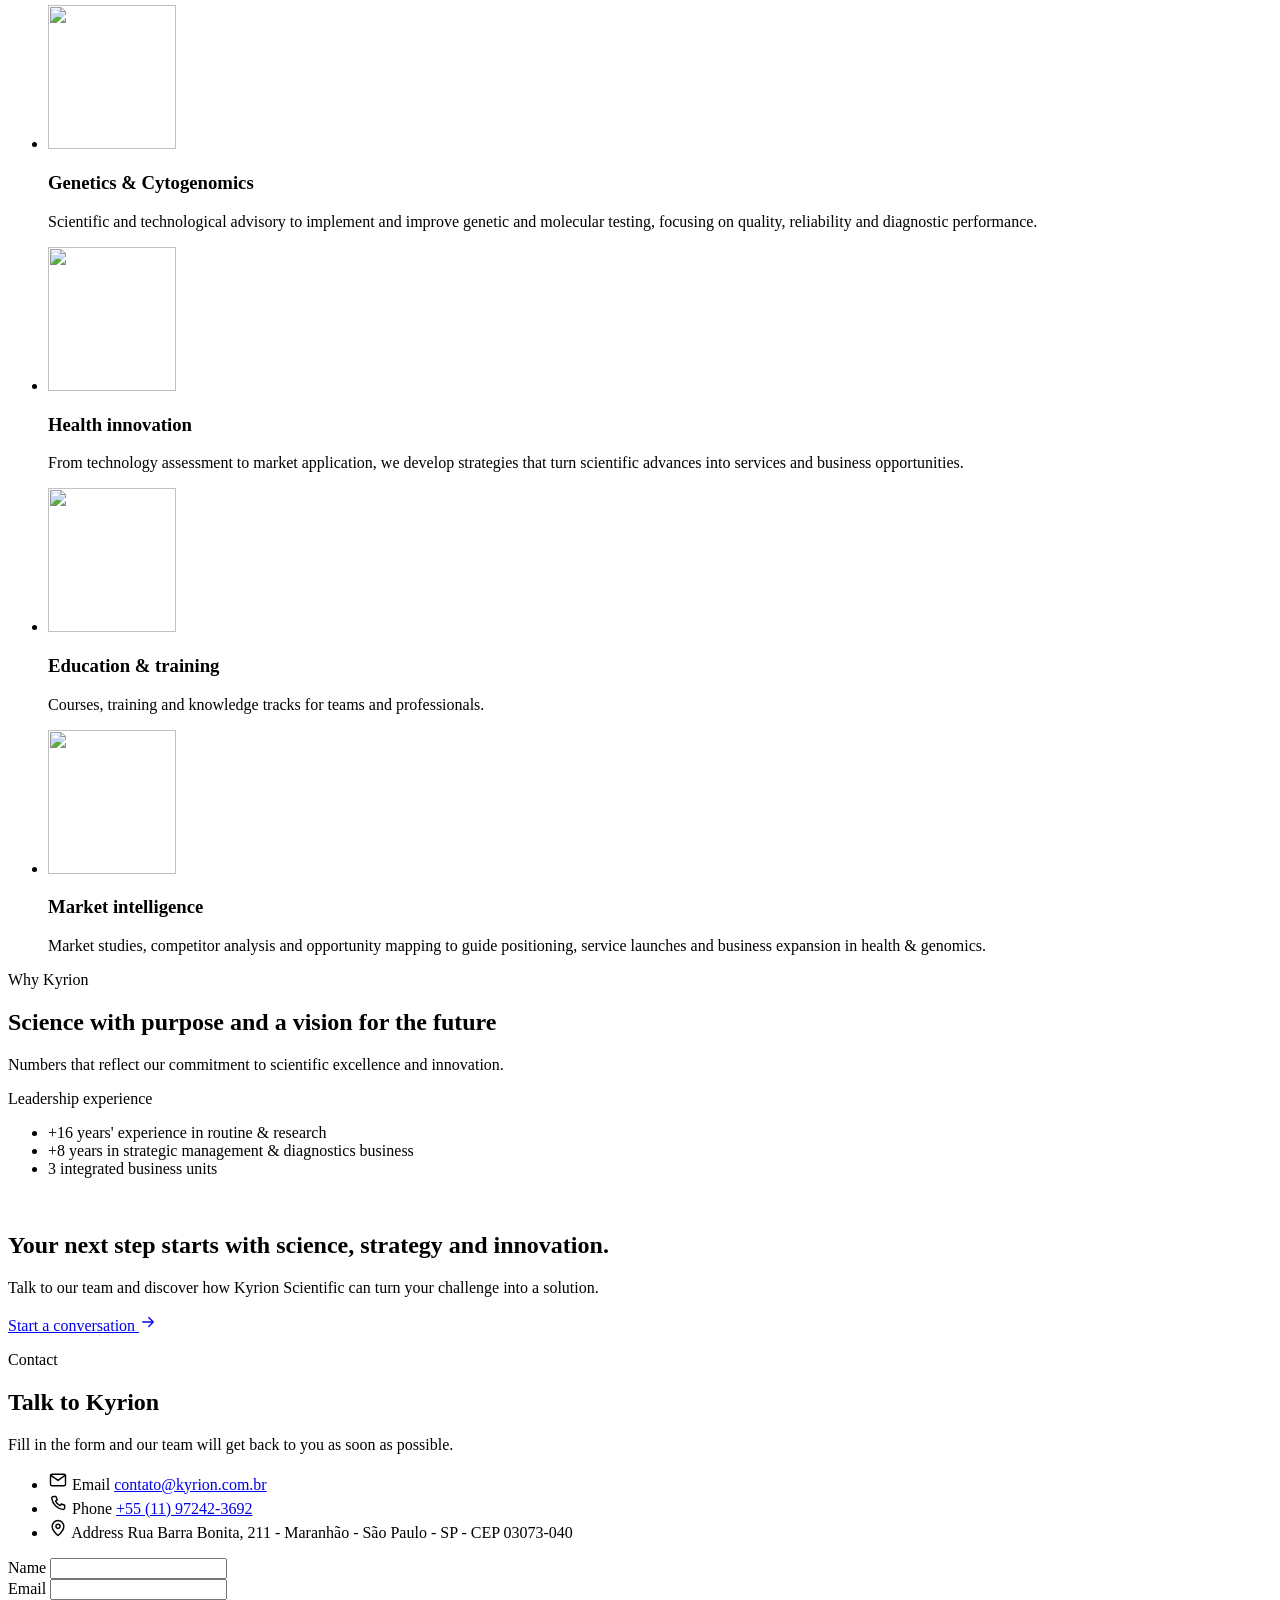
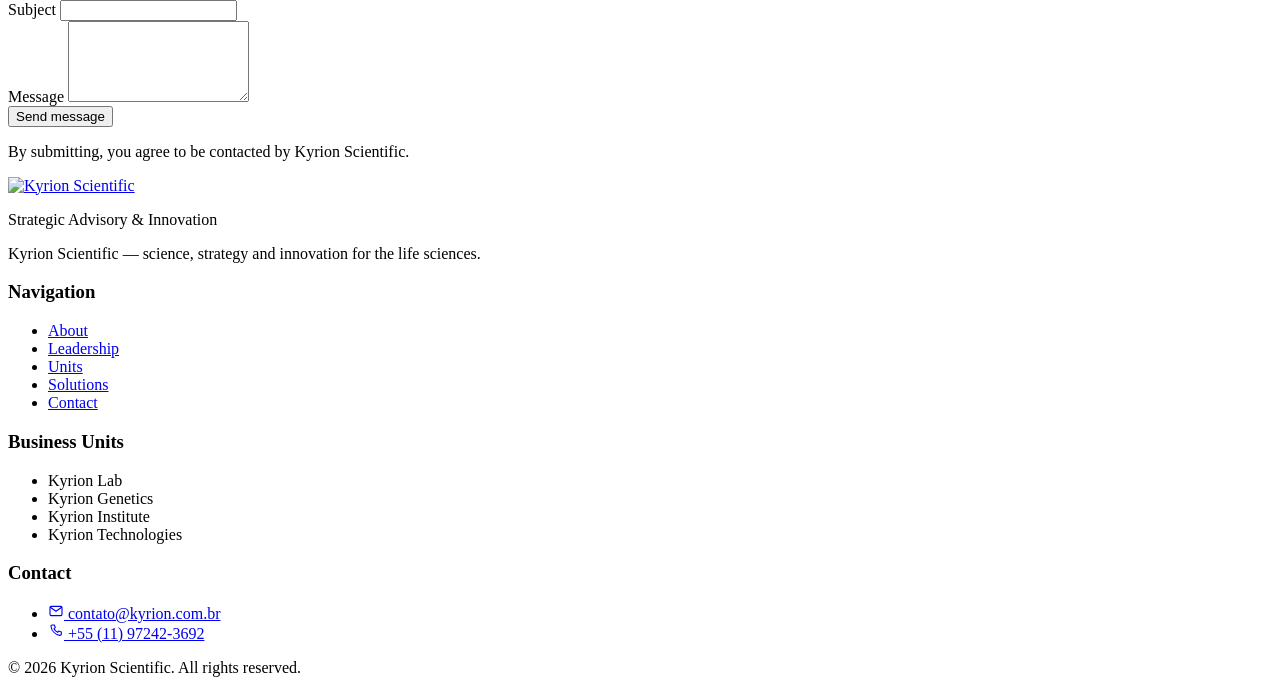
==== commit 3853a234: "deploy: publica site compilado (2026-10-19 10:05)" ====
--- a/en/index.html
+++ b/en/index.html
@@ -1,7 +1,7 @@
-<!DOCTYPE html><html lang="en" class="no-js"> <head><meta charset="utf-8"><meta name="viewport" content="width=device-width, initial-scale=1"><title>Kyrion Scientific — Science that connects. Innovation that transforms.</title><meta name="description" content="We connect science, strategy and technology to turn knowledge into solutions for health, biotechnology and the life sciences."><link rel="canonical" href="https://jekroll.github.io/KYRIONWEBSITE/en/"><link rel="alternate" hreflang="pt-BR" href="https://jekroll.github.io/KYRIONWEBSITE/"><link rel="alternate" hreflang="en" href="https://jekroll.github.io/KYRIONWEBSITE/en/"><link rel="alternate" hreflang="x-default" href="https://jekroll.github.io/KYRIONWEBSITE/"><link rel="icon" type="image/svg+xml" href="/KYRIONWEBSITE/favicon.svg"><link rel="apple-touch-icon" href="/KYRIONWEBSITE/favicon.svg"><meta name="theme-color" content="#002c2d"><meta property="og:type" content="website"><meta property="og:site_name" content="Kyrion Scientific"><meta property="og:title" content="Kyrion Scientific — Science that connects. Innovation that transforms."><meta property="og:description" content="We connect science, strategy and technology to turn knowledge into solutions for health, biotechnology and the life sciences."><meta property="og:url" content="https://jekroll.github.io/KYRIONWEBSITE/en/"><meta property="og:locale" content="en_US"><meta property="og:image" content="https://jekroll.github.io/KYRIONWEBSITE/og-image.jpg"><meta name="twitter:card" content="summary_large_image"><meta name="twitter:title" content="Kyrion Scientific — Science that connects. Innovation that transforms."><meta name="twitter:description" content="We connect science, strategy and technology to turn knowledge into solutions for health, biotechnology and the life sciences."><script type="application/ld+json">{"@context":"https://schema.org","@type":"Organization","name":"Kyrion Scientific","description":"We connect science, strategy and technology to turn knowledge into solutions for health, biotechnology and the life sciences.","url":"https://jekroll.github.io/KYRIONWEBSITE","slogan":"Science that connects. Innovation that transforms."}</script><script>
+<!DOCTYPE html><html lang="en" class="no-js"> <head><meta charset="utf-8"><meta name="viewport" content="width=device-width, initial-scale=1"><title>Kyrion Scientific — Science that connects. Innovation that transforms.</title><meta name="description" content="We connect scientific expertise, strategy and market insight to develop projects, assess technologies and build businesses in diagnostics, biotechnology and the life sciences."><link rel="canonical" href="https://jekroll.github.io/KYRIONWEBSITE/en/"><link rel="alternate" hreflang="pt-BR" href="https://jekroll.github.io/KYRIONWEBSITE/"><link rel="alternate" hreflang="en" href="https://jekroll.github.io/KYRIONWEBSITE/en/"><link rel="alternate" hreflang="x-default" href="https://jekroll.github.io/KYRIONWEBSITE/"><link rel="icon" type="image/svg+xml" href="/KYRIONWEBSITE/favicon.svg"><link rel="apple-touch-icon" href="/KYRIONWEBSITE/favicon.svg"><meta name="theme-color" content="#002c2d"><meta property="og:type" content="website"><meta property="og:site_name" content="Kyrion Scientific"><meta property="og:title" content="Kyrion Scientific — Science that connects. Innovation that transforms."><meta property="og:description" content="We connect scientific expertise, strategy and market insight to develop projects, assess technologies and build businesses in diagnostics, biotechnology and the life sciences."><meta property="og:url" content="https://jekroll.github.io/KYRIONWEBSITE/en/"><meta property="og:locale" content="en_US"><meta property="og:image" content="https://jekroll.github.io/KYRIONWEBSITE/og-image.jpg"><meta name="twitter:card" content="summary_large_image"><meta name="twitter:title" content="Kyrion Scientific — Science that connects. Innovation that transforms."><meta name="twitter:description" content="We connect scientific expertise, strategy and market insight to develop projects, assess technologies and build businesses in diagnostics, biotechnology and the life sciences."><script type="application/ld+json">{"@context":"https://schema.org","@type":"Organization","name":"Kyrion Scientific","description":"We connect scientific expertise, strategy and market insight to develop projects, assess technologies and build businesses in diagnostics, biotechnology and the life sciences.","url":"https://jekroll.github.io/KYRIONWEBSITE","slogan":"Science that connects. Innovation that transforms."}</script><script>
       document.documentElement.classList.remove('no-js');
-    </script><link rel="stylesheet" href="/KYRIONWEBSITE/_astro/index.CvIM89UT.css"></head> <body> <a class="skip-link" href="#main">Skip to content</a>  <header class="site-header" id="site-header" data-header data-astro-cid-3ef6ksr2> <div class="site-header__inner container container--wide" data-astro-cid-3ef6ksr2> <a href="/KYRIONWEBSITE/en/" class="brand site-header__brand" aria-label="Kyrion Scientific — home" style="--brand-h:34px;--brand-w:126px" data-astro-cid-uaf52tac> <img src="/KYRIONWEBSITE/_astro/logo-new.gGyAkgk_.webp" srcset="/KYRIONWEBSITE/_astro/logo-new.gGyAkgk_.webp 1x, /KYRIONWEBSITE/_astro/logo-new.DoVqcS7O.png 1x" alt="Kyrion Scientific" width="126" height="34" decoding="async" loading="eager" data-astro-cid-uaf52tac> </a>  <nav class="site-nav" id="site-nav" data-nav aria-label="Home" data-astro-cid-3ef6ksr2> <ul class="site-nav__list" data-astro-cid-3ef6ksr2> <li data-astro-cid-3ef6ksr2> <a class="site-nav__link" href="/KYRIONWEBSITE/en/#inicio" data-nav-link data-astro-cid-3ef6ksr2>Home</a> </li><li data-astro-cid-3ef6ksr2> <a class="site-nav__link" href="/KYRIONWEBSITE/en/#sobre" data-nav-link data-astro-cid-3ef6ksr2>About</a> </li><li data-astro-cid-3ef6ksr2> <a class="site-nav__link" href="/KYRIONWEBSITE/en/#grupos" data-nav-link data-astro-cid-3ef6ksr2>Groups</a> </li><li data-astro-cid-3ef6ksr2> <a class="site-nav__link" href="/KYRIONWEBSITE/en/#solucoes" data-nav-link data-astro-cid-3ef6ksr2>Solutions</a> </li><li data-astro-cid-3ef6ksr2> <a class="site-nav__link" href="/KYRIONWEBSITE/en/#contato" data-nav-link data-astro-cid-3ef6ksr2>Contact</a> </li> </ul> </nav> <div class="site-header__actions" data-astro-cid-3ef6ksr2> <div class="lang" role="group" aria-label="Language" data-astro-cid-3ef6ksr2> <a class="lang__opt" href="/KYRIONWEBSITE/" hreflang="pt" data-astro-cid-3ef6ksr2>PT</a> <span class="lang__sep" aria-hidden="true" data-astro-cid-3ef6ksr2></span> <a class="lang__opt is-active" href="/KYRIONWEBSITE/en/" aria-current="true" hreflang="en" data-astro-cid-3ef6ksr2>EN</a> </div> <a class="btn btn--primary btn--sm site-header__cta" href="/KYRIONWEBSITE/en/#contato" data-astro-cid-3ef6ksr2> Get in touch </a> <button class="site-header__toggle" type="button" data-menu-toggle aria-expanded="false" aria-controls="site-nav" aria-label="Open menu" data-astro-cid-3ef6ksr2> <span class="site-header__toggle-open" data-astro-cid-3ef6ksr2><svg class="icon" width="24" height="24" viewBox="0 0 24 24" fill="none" stroke="currentColor" stroke-width="1.7" stroke-linecap="round" stroke-linejoin="round" aria-hidden="true" focusable="false" data-astro-cid-4ckhetd2>             <path d="M4 7h16M4 12h16M4 17h16" data-astro-cid-4ckhetd2></path>   </svg> </span> <span class="site-header__toggle-close" data-astro-cid-3ef6ksr2><svg class="icon" width="24" height="24" viewBox="0 0 24 24" fill="none" stroke="currentColor" stroke-width="1.7" stroke-linecap="round" stroke-linejoin="round" aria-hidden="true" focusable="false" data-astro-cid-4ckhetd2>              <path d="M6 6l12 12M18 6 6 18" data-astro-cid-4ckhetd2></path>  </svg> </span> </button> </div> </div> </header> <div class="site-header__scrim" data-menu-scrim hidden data-astro-cid-3ef6ksr2></div>  <main id="main"> <section class="hero" id="inicio" aria-labelledby="hero-title" data-astro-cid-bbe6dxrz> <div class="hero__card" data-astro-cid-bbe6dxrz> <!-- Blurred copy of the same plate, so the padding blends seamlessly
-         with the sharp, uncropped image. --> <div class="hero__backdrop" aria-hidden="true" data-astro-cid-bbe6dxrz> <img src="/KYRIONWEBSITE/_astro/hero-bg.C8MBA4jN.webp" alt="" loading="eager" decoding="async" data-astro-cid-bbe6dxrz> </div> <picture class="hero__photo" data-astro-cid-bbe6dxrz> <source srcset="/KYRIONWEBSITE/_astro/hero-bg.D-Uu-HRz.avif 1920w" type="image/avif" data-astro-cid-bbe6dxrz> <source srcset="/KYRIONWEBSITE/_astro/hero-bg.C8MBA4jN.webp 1920w" type="image/webp" data-astro-cid-bbe6dxrz> <img src="/KYRIONWEBSITE/_astro/hero-bg.DYgstmwq.jpg" srcset="/KYRIONWEBSITE/_astro/hero-bg.DYgstmwq.jpg 1920w, /KYRIONWEBSITE/_astro/hero-bg@2x.C8WDKdjT.jpg 2560w" sizes="100vw" width="1920" height="528" alt="" fetchpriority="high" decoding="async" aria-hidden="true" data-astro-cid-bbe6dxrz> </picture> <div class="hero__overlay" aria-hidden="true" data-astro-cid-bbe6dxrz></div> <div class="hero__inner" data-astro-cid-bbe6dxrz> <div class="hero__content-wrapper" data-astro-cid-bbe6dxrz> <div class="hero__content" data-astro-cid-bbe6dxrz> <p class="hero__eyebrow" data-astro-cid-bbe6dxrz> <span class="hero__brand" data-astro-cid-bbe6dxrz>Kyrion Scientific</span> <span class="hero__sub" data-astro-cid-bbe6dxrz>Strategic Advisory &amp; Innovation</span> </p> <h1 class="hero__title" id="hero-title" data-reveal data-astro-cid-bbe6dxrz> <span data-astro-cid-bbe6dxrz>Science that connects.</span> <span data-astro-cid-bbe6dxrz>Innovation that transforms.</span> </h1> <p class="hero__lead" data-reveal style="--reveal-delay:90ms" data-astro-cid-bbe6dxrz>We connect science, strategy and technology to turn knowledge into solutions for health, biotechnology and the life sciences.</p> <div class="hero__actions" data-reveal style="--reveal-delay:180ms" data-astro-cid-bbe6dxrz> <a class="btn btn--primary" href="/KYRIONWEBSITE/en/#sobre" data-astro-cid-bbe6dxrz> Discover Kyrion </a> <a class="btn btn--ghost" href="/KYRIONWEBSITE/en/#solucoes" data-astro-cid-bbe6dxrz> Explore our solutions </a> </div> </div> </div> </div> </div> </section>  <section class="section section--surface about" id="sobre" aria-labelledby="about-title" data-astro-cid-v2cbyr3p> <div class="container" data-astro-cid-v2cbyr3p> <div class="about__grid" data-astro-cid-v2cbyr3p> <div class="about__intro" data-reveal data-astro-cid-v2cbyr3p> <p class="kicker" data-astro-cid-v2cbyr3p>About Kyrion</p> <h2 id="about-title" data-astro-cid-v2cbyr3p>An integrated scientific ecosystem</h2> <p class="about__lead" data-astro-cid-v2cbyr3p>Kyrion Scientific was born from the integration of scientific knowledge, strategy and market vision to develop solutions, enable technologies and create new businesses in health and biotechnology.</p> <p class="about__body" data-astro-cid-v2cbyr3p>Kyrion Scientific brings together specialised, complementary business units, uniting scientific knowledge, strategy and innovation to develop solutions, structure businesses and drive the growth of healthcare companies.</p> </div> <figure class="about__media" data-reveal style="--reveal-delay:100ms" data-astro-cid-v2cbyr3p> <picture data-astro-cid-v2cbyr3p> <source srcset="/KYRIONWEBSITE/_astro/about-lab.DQNUo1HB.webp" type="image/webp" data-astro-cid-v2cbyr3p> <img src="/KYRIONWEBSITE/_astro/about-lab.DrcKUUM2.jpg" alt="Scientist working in a biotechnology laboratory" width="1200" height="896" loading="lazy" decoding="async" data-astro-cid-v2cbyr3p> </picture> <figcaption class="visually-hidden" data-astro-cid-v2cbyr3p>An integrated scientific ecosystem</figcaption> </figure> </div> <ul class="about__values" data-astro-cid-v2cbyr3p> <li class="about__card" data-reveal style="--reveal-delay:0ms" data-astro-cid-v2cbyr3p> <span class="about__chip" data-astro-cid-v2cbyr3p> <svg class="icon" width="22" height="22" viewBox="0 0 24 24" fill="none" stroke="currentColor" stroke-width="1.9" stroke-linecap="round" stroke-linejoin="round" aria-hidden="true" focusable="false" data-astro-cid-4ckhetd2>        <circle cx="12" cy="12" r="1.6" data-astro-cid-4ckhetd2></circle> <ellipse cx="12" cy="12" rx="9" ry="4" transform="rotate(45 12 12)" data-astro-cid-4ckhetd2></ellipse> <ellipse cx="12" cy="12" rx="9" ry="4" transform="rotate(-45 12 12)" data-astro-cid-4ckhetd2></ellipse>          </svg>  </span> <div class="about__card-body" data-astro-cid-v2cbyr3p> <h3 data-astro-cid-v2cbyr3p>Applied science</h3> <p data-astro-cid-v2cbyr3p>Scientific knowledge oriented towards solving real problems.</p> </div> </li><li class="about__card" data-reveal style="--reveal-delay:90ms" data-astro-cid-v2cbyr3p> <span class="about__chip" data-astro-cid-v2cbyr3p> <svg class="icon" width="22" height="22" viewBox="0 0 24 24" fill="none" stroke="currentColor" stroke-width="1.9" stroke-linecap="round" stroke-linejoin="round" aria-hidden="true" focusable="false" data-astro-cid-4ckhetd2>         <path d="M12 3v4M12 17v4M3 12h4M17 12h4M6 6l2.5 2.5M15.5 15.5 18 18M18 6l-2.5 2.5M8.5 15.5 6 18" data-astro-cid-4ckhetd2></path> <circle cx="12" cy="12" r="2.5" data-astro-cid-4ckhetd2></circle>         </svg>  </span> <div class="about__card-body" data-astro-cid-v2cbyr3p> <h3 data-astro-cid-v2cbyr3p>Innovation</h3> <p data-astro-cid-v2cbyr3p>Science, technology and creativity to turn ideas into solutions applicable to research and routine.</p> </div> </li><li class="about__card" data-reveal style="--reveal-delay:180ms" data-astro-cid-v2cbyr3p> <span class="about__chip" data-astro-cid-v2cbyr3p> <svg class="icon" width="22" height="22" viewBox="0 0 24 24" fill="none" stroke="currentColor" stroke-width="1.9" stroke-linecap="round" stroke-linejoin="round" aria-hidden="true" focusable="false" data-astro-cid-4ckhetd2>  <circle cx="12" cy="12" r="9" data-astro-cid-4ckhetd2></circle> <path d="m15.6 8.4-2.1 5.1-5.1 2.1 2.1-5.1z" data-astro-cid-4ckhetd2></path>                </svg>  </span> <div class="about__card-body" data-astro-cid-v2cbyr3p> <h3 data-astro-cid-v2cbyr3p>Strategy</h3> <p data-astro-cid-v2cbyr3p>We turn scientific knowledge and market vision into growth strategies for health and biotech companies. We structure health and diagnostic services, develop commercial partnerships and expand business opportunities, focusing on competitiveness and profitability.</p> </div> </li> </ul> </div> </section>  <section class="section ecosystem" id="grupos" aria-labelledby="ecosystem-title" data-astro-cid-yqvkyiml> <div class="container" data-astro-cid-yqvkyiml> <div class="section-head" data-reveal data-astro-cid-yqvkyiml> <p class="kicker" data-astro-cid-yqvkyiml>The Kyrion ecosystem</p> <h2 id="ecosystem-title" data-astro-cid-yqvkyiml>Four pillars, one vision</h2> <p data-astro-cid-yqvkyiml>Kyrion Scientific is the parent brand that brings together specialised units, each with a distinct and complementary focus.</p> </div> <div class="ecosystem__parent" data-reveal data-astro-cid-yqvkyiml> <span class="ecosystem__badge" data-astro-cid-yqvkyiml> <svg class="icon" width="20" height="20" viewBox="0 0 24 24" fill="none" stroke="currentColor" stroke-width="1.7" stroke-linecap="round" stroke-linejoin="round" aria-hidden="true" focusable="false" data-astro-cid-4ckhetd2>        <circle cx="12" cy="12" r="1.6" data-astro-cid-4ckhetd2></circle> <ellipse cx="12" cy="12" rx="9" ry="4" transform="rotate(45 12 12)" data-astro-cid-4ckhetd2></ellipse> <ellipse cx="12" cy="12" rx="9" ry="4" transform="rotate(-45 12 12)" data-astro-cid-4ckhetd2></ellipse>          </svg>  Kyrion Scientific </span> <p class="ecosystem__parent-text" data-astro-cid-yqvkyiml>Strategic Advisory &amp; Innovation</p> </div> <ul class="ecosystem__grid" data-astro-cid-yqvkyiml> <li class="ecosystem__item" data-accent="orange" data-reveal style="--reveal-delay:0ms" data-astro-cid-yqvkyiml> <article class="card ecosystem__card" data-astro-cid-yqvkyiml> <figure class="ecosystem__media" aria-hidden="true" data-astro-cid-yqvkyiml> <img src="/KYRIONWEBSITE/_astro/pillar-lab.C-nQlmTT.jpg" alt="" width="1376" height="768" loading="lazy" decoding="async" data-astro-cid-yqvkyiml> <span class="ecosystem__num" aria-hidden="true" data-astro-cid-yqvkyiml>01</span> </figure> <div class="ecosystem__body" data-astro-cid-yqvkyiml> <h3 data-astro-cid-yqvkyiml>Kyrion Lab</h3> <p data-astro-cid-yqvkyiml>Scientific research and development of methods and technological solutions to turn knowledge into innovation applied to health.</p> <span class="ecosystem__tag" data-astro-cid-yqvkyiml>Research &amp; Development</span> </div> </article> </li><li class="ecosystem__item" data-accent="periwinkle" data-reveal style="--reveal-delay:80ms" data-astro-cid-yqvkyiml> <article class="card ecosystem__card" data-astro-cid-yqvkyiml> <figure class="ecosystem__media" aria-hidden="true" data-astro-cid-yqvkyiml> <img src="/KYRIONWEBSITE/_astro/pillar-genetics.BRFj-R60.jpg" alt="" width="1376" height="768" loading="lazy" decoding="async" data-astro-cid-yqvkyiml> <span class="ecosystem__num" aria-hidden="true" data-astro-cid-yqvkyiml>02</span> </figure> <div class="ecosystem__body" data-astro-cid-yqvkyiml> <h3 data-astro-cid-yqvkyiml>Kyrion Genetics</h3> <p data-astro-cid-yqvkyiml>Consulting and development of solutions in genetics and molecular diagnostics, integrating scientific knowledge, technology and strategy for health services.</p> <span class="ecosystem__tag" data-astro-cid-yqvkyiml>Genetics &amp; Diagnostics</span> </div> </article> </li><li class="ecosystem__item" data-accent="lime" data-reveal style="--reveal-delay:160ms" data-astro-cid-yqvkyiml> <article class="card ecosystem__card" data-astro-cid-yqvkyiml> <figure class="ecosystem__media" aria-hidden="true" data-astro-cid-yqvkyiml> <img src="/KYRIONWEBSITE/_astro/pillar-institute.BL2FJ0N2.jpg" alt="" width="1376" height="768" loading="lazy" decoding="async" data-astro-cid-yqvkyiml> <span class="ecosystem__num" aria-hidden="true" data-astro-cid-yqvkyiml>03</span> </figure> <div class="ecosystem__body" data-astro-cid-yqvkyiml> <h3 data-astro-cid-yqvkyiml>Kyrion Institute</h3> <p data-astro-cid-yqvkyiml>Scientific training and education for professionals and organisations, connecting knowledge to practice and building competencies in health and new business.</p> <span class="ecosystem__tag" data-astro-cid-yqvkyiml>Education &amp; Knowledge</span> </div> </article> </li><li class="ecosystem__item" data-accent="navy" data-reveal style="--reveal-delay:240ms" data-astro-cid-yqvkyiml> <article class="card ecosystem__card" data-astro-cid-yqvkyiml> <figure class="ecosystem__media" aria-hidden="true" data-astro-cid-yqvkyiml> <img src="/KYRIONWEBSITE/_astro/pillar-technologies.C7Kxhx0w.jpg" alt="" width="1376" height="768" loading="lazy" decoding="async" data-astro-cid-yqvkyiml> <span class="ecosystem__num" aria-hidden="true" data-astro-cid-yqvkyiml>04</span> </figure> <div class="ecosystem__body" data-astro-cid-yqvkyiml> <h3 data-astro-cid-yqvkyiml>Kyrion Technologies</h3> <p data-astro-cid-yqvkyiml>Innovation, technologies and specialised tools to modernise health services, optimise processes and expand diagnostic and operational capacity.</p> <span class="ecosystem__tag" data-astro-cid-yqvkyiml>Technology &amp; Innovation</span> </div> </article> </li> </ul> </div> </section>  <section class="section section--surface solutions" id="solucoes" aria-labelledby="solutions-title" data-astro-cid-vj7y5fzp> <div class="container" data-astro-cid-vj7y5fzp> <div class="section-head" data-reveal data-astro-cid-vj7y5fzp> <p class="kicker" data-astro-cid-vj7y5fzp>Solutions</p> <h2 id="solutions-title" data-astro-cid-vj7y5fzp>How we can help</h2> <p data-astro-cid-vj7y5fzp>Integrated solutions in science, technology and business: from strategic planning to implementation, focused on innovation and results for the health sector.</p> </div> <ul class="grid grid--3 solutions__grid" data-astro-cid-vj7y5fzp> <li data-accent="orange" data-reveal style="--reveal-delay:0ms" data-astro-cid-vj7y5fzp> <article class="card solutions__card" data-astro-cid-vj7y5fzp> <img class="solutions__tile" src="/KYRIONWEBSITE/_astro/consultoria.Cqw3ckSS.webp" alt="" width="128" height="144" loading="lazy" decoding="async" aria-hidden="true" data-astro-cid-vj7y5fzp> <h3 data-astro-cid-vj7y5fzp>Scientific consultancy</h3> <p data-astro-cid-vj7y5fzp>Scientific knowledge and business vision to evaluate technologies, direct investments and develop strategic services and projects in health.</p> </article> </li><li data-accent="periwinkle" data-reveal style="--reveal-delay:70ms" data-astro-cid-vj7y5fzp> <article class="card solutions__card" data-astro-cid-vj7y5fzp> <img class="solutions__tile" src="/KYRIONWEBSITE/_astro/pesquisa.BmiKWcl9.webp" alt="" width="128" height="144" loading="lazy" decoding="async" aria-hidden="true" data-astro-cid-vj7y5fzp> <h3 data-astro-cid-vj7y5fzp>Research &amp; Development</h3> <p data-astro-cid-vj7y5fzp>Planning and conducting R&amp;D projects, method development and scientific validation of solutions to turn research into innovation applied to health.</p> </article> </li><li data-accent="lime" data-reveal style="--reveal-delay:140ms" data-astro-cid-vj7y5fzp> <article class="card solutions__card" data-astro-cid-vj7y5fzp> <img class="solutions__tile" src="/KYRIONWEBSITE/_astro/diagnostico.CxVU6_EM.webp" alt="" width="128" height="144" loading="lazy" decoding="async" aria-hidden="true" data-astro-cid-vj7y5fzp> <h3 data-astro-cid-vj7y5fzp>Genetics &amp; Cytogenomics</h3> <p data-astro-cid-vj7y5fzp>Scientific and technological advisory for implementing and improving genetic and molecular tests, focusing on quality, reliability and diagnostic performance.</p> </article> </li><li data-accent="navy" data-reveal style="--reveal-delay:210ms" data-astro-cid-vj7y5fzp> <article class="card solutions__card" data-astro-cid-vj7y5fzp> <img class="solutions__tile" src="/KYRIONWEBSITE/_astro/biotech.B4dVZGqE.webp" alt="" width="128" height="144" loading="lazy" decoding="async" aria-hidden="true" data-astro-cid-vj7y5fzp> <h3 data-astro-cid-vj7y5fzp>Health innovation</h3> <p data-astro-cid-vj7y5fzp>From technology evaluation to market application, we develop strategies to turn scientific advances into services and business opportunities.</p> </article> </li><li data-accent="orange" data-reveal style="--reveal-delay:280ms" data-astro-cid-vj7y5fzp> <article class="card solutions__card" data-astro-cid-vj7y5fzp> <img class="solutions__tile" src="/KYRIONWEBSITE/_astro/educacao.DjyEGRSN.webp" alt="" width="128" height="144" loading="lazy" decoding="async" aria-hidden="true" data-astro-cid-vj7y5fzp> <h3 data-astro-cid-vj7y5fzp>Education &amp; training</h3> <p data-astro-cid-vj7y5fzp>Courses, training and knowledge tracks for teams and professionals.</p> </article> </li><li data-accent="periwinkle" data-reveal style="--reveal-delay:350ms" data-astro-cid-vj7y5fzp> <article class="card solutions__card" data-astro-cid-vj7y5fzp> <img class="solutions__tile" src="/KYRIONWEBSITE/_astro/tecnologia.T-dvYS2X.webp" alt="" width="128" height="144" loading="lazy" decoding="async" aria-hidden="true" data-astro-cid-vj7y5fzp> <h3 data-astro-cid-vj7y5fzp>Market intelligence</h3> <p data-astro-cid-vj7y5fzp>Market studies, competitor analysis and opportunity identification to guide positioning, service launches and business expansion in health &amp; genomics.</p> </article> </li> </ul> </div> </section>  <section class="section--navy stats" aria-labelledby="stats-title" data-astro-cid-bhxv2qxz> <div class="container stats__inner" data-astro-cid-bhxv2qxz> <div class="stats__head" data-reveal data-astro-cid-bhxv2qxz> <p class="kicker" data-astro-cid-bhxv2qxz>Why Kyrion</p> <h2 id="stats-title" data-astro-cid-bhxv2qxz>Science with purpose and a vision for the future</h2> <p class="stats__sub" data-astro-cid-bhxv2qxz>Numbers that reflect our commitment to scientific excellence and innovation.</p> </div> <ul class="stats__list" data-astro-cid-bhxv2qxz> <li class="stats__item" data-reveal style="--reveal-delay:0ms" data-astro-cid-bhxv2qxz> <span class="stats__value" data-count-to="+20" data-astro-cid-bhxv2qxz>+20</span> <span class="stats__label" data-astro-cid-bhxv2qxz>years of experience in routine &amp; research</span> </li><li class="stats__item" data-reveal style="--reveal-delay:80ms" data-astro-cid-bhxv2qxz> <span class="stats__value" data-count-to="+10" data-astro-cid-bhxv2qxz>+10</span> <span class="stats__label" data-astro-cid-bhxv2qxz>years of strategic management &amp; diagnostic business</span> </li><li class="stats__item" data-reveal style="--reveal-delay:160ms" data-astro-cid-bhxv2qxz> <span class="stats__value" data-count-to="4" data-astro-cid-bhxv2qxz>4</span> <span class="stats__label" data-astro-cid-bhxv2qxz>integrated business units</span> </li> </ul> </div> </section>  <section class="cta" aria-labelledby="cta-title" data-astro-cid-kokrr3jq> <div class="container" data-astro-cid-kokrr3jq> <div class="cta__panel" data-reveal data-astro-cid-kokrr3jq> <picture class="cta__bg" aria-hidden="true" data-astro-cid-kokrr3jq> <source srcset="/KYRIONWEBSITE/_astro/cta-band.CKwu-W7B.webp" type="image/webp" data-astro-cid-kokrr3jq> <img src="/KYRIONWEBSITE/_astro/cta-band.BWLTZXnr.jpg" alt="" loading="lazy" decoding="async" data-astro-cid-kokrr3jq> </picture> <div class="cta__scrim" aria-hidden="true" data-astro-cid-kokrr3jq></div> <div class="cta__body" data-astro-cid-kokrr3jq> <h2 id="cta-title" data-astro-cid-kokrr3jq>Your next step starts with science, strategy and innovation.</h2> <p data-astro-cid-kokrr3jq>Talk to our team and discover how Kyrion Scientific can turn your challenge into a solution.</p> </div> <a class="btn btn--primary cta__btn" href="/KYRIONWEBSITE/en/#contato" data-astro-cid-kokrr3jq> Start a conversation <svg class="icon" width="18" height="18" viewBox="0 0 24 24" fill="none" stroke="currentColor" stroke-width="1.7" stroke-linecap="round" stroke-linejoin="round" aria-hidden="true" focusable="false" data-astro-cid-4ckhetd2>             <path d="M5 12h13" data-astro-cid-4ckhetd2></path> <path d="m13 6 6 6-6 6" data-astro-cid-4ckhetd2></path>     </svg>  </a> </div> </div> </section>  <section class="section section--surface contact" id="contato" aria-labelledby="contact-title" data-astro-cid-xmivup5a> <div class="container contact__grid" data-astro-cid-xmivup5a> <div class="contact__intro" data-reveal data-astro-cid-xmivup5a> <p class="kicker" data-astro-cid-xmivup5a>Contact</p> <h2 id="contact-title" data-astro-cid-xmivup5a>Talk to Kyrion</h2> <p class="contact__text" data-astro-cid-xmivup5a>Fill in the form and our team will get back to you as soon as possible.</p> <ul class="contact__list" data-astro-cid-xmivup5a> <li data-astro-cid-xmivup5a> <span class="contact__ico" data-astro-cid-xmivup5a><svg class="icon" width="20" height="20" viewBox="0 0 24 24" fill="none" stroke="currentColor" stroke-width="1.7" stroke-linecap="round" stroke-linejoin="round" aria-hidden="true" focusable="false" data-astro-cid-4ckhetd2>          <rect x="3" y="5" width="18" height="14" rx="2" data-astro-cid-4ckhetd2></rect> <path d="m3.5 6.5 8.5 6 8.5-6" data-astro-cid-4ckhetd2></path>        </svg> </span> <span data-astro-cid-xmivup5a> <span class="contact__label" data-astro-cid-xmivup5a>Email</span> <a href="mailto:contato@kyrion.com.br" data-astro-cid-xmivup5a>contato@kyrion.com.br</a> </span> </li> <li data-astro-cid-xmivup5a> <span class="contact__ico" data-astro-cid-xmivup5a><svg class="icon" width="20" height="20" viewBox="0 0 24 24" fill="none" stroke="currentColor" stroke-width="1.7" stroke-linecap="round" stroke-linejoin="round" aria-hidden="true" focusable="false" data-astro-cid-4ckhetd2>          <path d="M6.5 3h3l1.5 4-2 1.5a12 12 0 0 0 5.5 5.5L16 12l4 1.5v3a2 2 0 0 1-2.2 2A16 16 0 0 1 4.5 5.2 2 2 0 0 1 6.5 3z" data-astro-cid-4ckhetd2></path>      </svg> </span> <span data-astro-cid-xmivup5a> <span class="contact__label" data-astro-cid-xmivup5a>Phone</span> <a href="tel:+5511972423692" data-astro-cid-xmivup5a>+55 (11) 97242-3692</a> </span> </li> <li data-astro-cid-xmivup5a> <span class="contact__ico" data-astro-cid-xmivup5a><svg class="icon" width="20" height="20" viewBox="0 0 24 24" fill="none" stroke="currentColor" stroke-width="1.7" stroke-linecap="round" stroke-linejoin="round" aria-hidden="true" focusable="false" data-astro-cid-4ckhetd2>            <path d="M12 21s7-5.6 7-11a7 7 0 1 0-14 0c0 5.4 7 11 7 11z" data-astro-cid-4ckhetd2></path> <circle cx="12" cy="10" r="2.5" data-astro-cid-4ckhetd2></circle>      </svg> </span> <span data-astro-cid-xmivup5a> <span class="contact__label" data-astro-cid-xmivup5a>Address</span> <span data-astro-cid-xmivup5a>Rua Barra Bonita, 211 - Maranhão - São Paulo - SP - CEP 03073-040</span> </span> </li> </ul> </div> <form class="contact__form" data-contact-form novalidate data-reveal style="--reveal-delay:100ms" data-astro-cid-xmivup5a> <div class="field" data-astro-cid-xmivup5a> <label for="cf-name" data-astro-cid-xmivup5a>Name</label> <input id="cf-name" name="name" type="text" autocomplete="name" required data-astro-cid-xmivup5a> </div> <div class="field" data-astro-cid-xmivup5a> <label for="cf-email" data-astro-cid-xmivup5a>Email</label> <input id="cf-email" name="email" type="email" autocomplete="email" required data-astro-cid-xmivup5a> </div> <div class="field" data-astro-cid-xmivup5a> <label for="cf-subject" data-astro-cid-xmivup5a>Subject</label> <input id="cf-subject" name="subject" type="text" data-astro-cid-xmivup5a> </div> <div class="field field--full" data-astro-cid-xmivup5a> <label for="cf-message" data-astro-cid-xmivup5a>Message</label> <textarea id="cf-message" name="message" rows="5" required data-astro-cid-xmivup5a></textarea> </div> <div class="contact__submit field--full" data-astro-cid-xmivup5a> <button class="btn btn--primary" type="submit" data-astro-cid-xmivup5a>Send message</button> <p class="contact__form-note" data-astro-cid-xmivup5a>By submitting, you agree to be contacted by Kyrion Scientific.</p> </div> </form> </div> </section>  </main> <footer class="footer section--dark" data-astro-cid-sz7xmlte> <div class="container footer__inner" data-astro-cid-sz7xmlte> <div class="footer__brand" data-astro-cid-sz7xmlte> <a href="/KYRIONWEBSITE/en/" class="brand" aria-label="Kyrion Scientific — home" style="--brand-h:38px;--brand-w:141px" data-astro-cid-uaf52tac> <img src="/KYRIONWEBSITE/_astro/logo-new.gGyAkgk_.webp" srcset="/KYRIONWEBSITE/_astro/logo-new.gGyAkgk_.webp 1x, /KYRIONWEBSITE/_astro/logo-new.DoVqcS7O.png 1x" alt="Kyrion Scientific" width="141" height="38" decoding="async" loading="eager" data-astro-cid-uaf52tac> </a>  <p class="footer__tagline" data-astro-cid-sz7xmlte>Strategic Advisory &amp; Innovation</p> <p class="footer__about" data-astro-cid-sz7xmlte>Kyrion Scientific — science, strategy and innovation for the life sciences.</p> </div> <nav class="footer__col" aria-label="Navigation" data-astro-cid-sz7xmlte> <h3 data-astro-cid-sz7xmlte>Navigation</h3> <ul data-astro-cid-sz7xmlte> <li data-astro-cid-sz7xmlte><a href="/KYRIONWEBSITE/en/#sobre" data-astro-cid-sz7xmlte>About</a></li><li data-astro-cid-sz7xmlte><a href="/KYRIONWEBSITE/en/#grupos" data-astro-cid-sz7xmlte>Groups</a></li><li data-astro-cid-sz7xmlte><a href="/KYRIONWEBSITE/en/#solucoes" data-astro-cid-sz7xmlte>Solutions</a></li><li data-astro-cid-sz7xmlte><a href="/KYRIONWEBSITE/en/#contato" data-astro-cid-sz7xmlte>Contact</a></li> </ul> </nav> <div class="footer__col" data-astro-cid-sz7xmlte> <h3 data-astro-cid-sz7xmlte>Groups</h3> <ul data-astro-cid-sz7xmlte> <li data-astro-cid-sz7xmlte><span data-astro-cid-sz7xmlte>Kyrion Lab</span></li><li data-astro-cid-sz7xmlte><span data-astro-cid-sz7xmlte>Kyrion Genetics</span></li><li data-astro-cid-sz7xmlte><span data-astro-cid-sz7xmlte>Kyrion Institute</span></li><li data-astro-cid-sz7xmlte><span data-astro-cid-sz7xmlte>Kyrion Technologies</span></li> </ul> </div> <div class="footer__col" data-astro-cid-sz7xmlte> <h3 data-astro-cid-sz7xmlte>Contact</h3> <ul data-astro-cid-sz7xmlte> <li data-astro-cid-sz7xmlte> <a href="mailto:contato@kyrion.com.br" data-astro-cid-sz7xmlte> <svg class="icon" width="16" height="16" viewBox="0 0 24 24" fill="none" stroke="currentColor" stroke-width="1.7" stroke-linecap="round" stroke-linejoin="round" aria-hidden="true" focusable="false" data-astro-cid-4ckhetd2>          <rect x="3" y="5" width="18" height="14" rx="2" data-astro-cid-4ckhetd2></rect> <path d="m3.5 6.5 8.5 6 8.5-6" data-astro-cid-4ckhetd2></path>        </svg>  contato@kyrion.com.br </a> </li> <li data-astro-cid-sz7xmlte> <a href="tel:+5511972423692" data-astro-cid-sz7xmlte> <svg class="icon" width="16" height="16" viewBox="0 0 24 24" fill="none" stroke="currentColor" stroke-width="1.7" stroke-linecap="round" stroke-linejoin="round" aria-hidden="true" focusable="false" data-astro-cid-4ckhetd2>          <path d="M6.5 3h3l1.5 4-2 1.5a12 12 0 0 0 5.5 5.5L16 12l4 1.5v3a2 2 0 0 1-2.2 2A16 16 0 0 1 4.5 5.2 2 2 0 0 1 6.5 3z" data-astro-cid-4ckhetd2></path>      </svg>  +55 (11) 97242-3692 </a> </li> </ul> </div> </div> <div class="container footer__bottom" data-astro-cid-sz7xmlte> <p data-astro-cid-sz7xmlte>© 2026 Kyrion Scientific. All rights reserved.</p> </div> </footer>   <script type="module">const l=document.querySelector("[data-header]"),s=document.querySelector("[data-menu-toggle]"),g=document.querySelector("[data-nav]"),o=document.querySelector("[data-menu-scrim]"),w=Array.from(document.querySelectorAll("[data-nav-link]")),y=window.matchMedia("(prefers-reduced-motion: reduce)").matches;function E(){l&&l.classList.toggle("is-scrolled",window.scrollY>24)}E();window.addEventListener("scroll",E,{passive:!0});function i(e){!g||!s||!o||(g.classList.toggle("is-open",e),l?.classList.toggle("is-open",e),s.setAttribute("aria-expanded",String(e)),s.setAttribute("aria-label",e?"Fechar menu":"Abrir menu"),document.body.classList.toggle("is-locked",e),e?(o.hidden=!1,requestAnimationFrame(()=>o.classList.add("is-visible"))):(o.classList.remove("is-visible"),window.setTimeout(()=>{o.hidden=!0},300)))}s?.addEventListener("click",()=>{i(s.getAttribute("aria-expanded")!=="true")});o?.addEventListener("click",()=>i(!1));document.addEventListener("keydown",e=>{e.key==="Escape"&&i(!1)});w.forEach(e=>{e.addEventListener("click",()=>i(!1))});window.matchMedia("(min-width: 901px)").addEventListener("change",e=>{e.matches&&i(!1)});const h=Array.from(document.querySelectorAll("section[id]"));if("IntersectionObserver"in window&&h.length){const e=new IntersectionObserver(t=>{t.forEach(n=>{if(!n.isIntersecting)return;const r=`#${n.target.id}`;w.forEach(a=>{const c=a.getAttribute("href")?.endsWith(r)??!1;a.classList.toggle("is-active",c)})})},{rootMargin:"-45% 0px -50% 0px",threshold:0});h.forEach(t=>e.observe(t))}const v=Array.from(document.querySelectorAll("[data-reveal]"));if(y||!("IntersectionObserver"in window))v.forEach(e=>e.classList.add("is-visible"));else{const e=new IntersectionObserver((t,n)=>{t.forEach(r=>{r.isIntersecting&&(r.target.classList.add("is-visible"),n.unobserve(r.target))})},{rootMargin:"0px 0px -8% 0px",threshold:.12});v.forEach(t=>e.observe(t))}const b=Array.from(document.querySelectorAll("[data-count-to]"));function S(e){const n=(e.dataset.countTo??e.textContent??"").match(/^(\D*)(\d+)(\D*)$/);if(!n)return;const[,r,a,c]=n,u=Number(a);if(y||!Number.isFinite(u))return;const p=1100,A=performance.now();e.textContent=`${r}0${c}`;const m=L=>{const f=Math.min((L-A)/p,1),x=1-Math.pow(1-f,3);e.textContent=`${r}${Math.round(u*x)}${c}`,f<1&&requestAnimationFrame(m)};requestAnimationFrame(m)}if(b.length&&"IntersectionObserver"in window){const e=new IntersectionObserver((t,n)=>{t.forEach(r=>{r.isIntersecting&&(S(r.target),n.unobserve(r.target))})},{threshold:.6});b.forEach(t=>e.observe(t))}const d=document.querySelector("[data-contact-form]");d?.addEventListener("submit",e=>{if(e.preventDefault(),!d.checkValidity()){d.reportValidity();return}const t=new FormData(d),n=encodeURIComponent(String(t.get("subject")||"Contato — Kyrion Scientific")),r=encodeURIComponent(`Nome: ${t.get("name")}
+    </script><link rel="stylesheet" href="/KYRIONWEBSITE/_astro/index.CPPf2Juo.css"></head> <body> <a class="skip-link" href="#main">Skip to content</a>  <header class="site-header" id="site-header" data-header data-astro-cid-3ef6ksr2> <div class="site-header__inner container container--wide" data-astro-cid-3ef6ksr2> <a href="/KYRIONWEBSITE/en/" class="brand site-header__brand" aria-label="Kyrion Scientific — home" style="--brand-h:34px;--brand-w:126px" data-astro-cid-uaf52tac> <img src="/KYRIONWEBSITE/_astro/logo-new.gGyAkgk_.webp" srcset="/KYRIONWEBSITE/_astro/logo-new.gGyAkgk_.webp 1x, /KYRIONWEBSITE/_astro/logo-new.DoVqcS7O.png 1x" alt="Kyrion Scientific" width="126" height="34" decoding="async" loading="eager" data-astro-cid-uaf52tac> </a>  <nav class="site-nav" id="site-nav" data-nav aria-label="Home" data-astro-cid-3ef6ksr2> <ul class="site-nav__list" data-astro-cid-3ef6ksr2> <li data-astro-cid-3ef6ksr2> <a class="site-nav__link" href="/KYRIONWEBSITE/en/#inicio" data-nav-link data-astro-cid-3ef6ksr2>Home</a> </li><li data-astro-cid-3ef6ksr2> <a class="site-nav__link" href="/KYRIONWEBSITE/en/#sobre" data-nav-link data-astro-cid-3ef6ksr2>About</a> </li><li data-astro-cid-3ef6ksr2> <a class="site-nav__link" href="/KYRIONWEBSITE/en/#lideranca" data-nav-link data-astro-cid-3ef6ksr2>Leadership</a> </li><li data-astro-cid-3ef6ksr2> <a class="site-nav__link" href="/KYRIONWEBSITE/en/#grupos" data-nav-link data-astro-cid-3ef6ksr2>Units</a> </li><li data-astro-cid-3ef6ksr2> <a class="site-nav__link" href="/KYRIONWEBSITE/en/#solucoes" data-nav-link data-astro-cid-3ef6ksr2>Solutions</a> </li><li data-astro-cid-3ef6ksr2> <a class="site-nav__link" href="/KYRIONWEBSITE/en/#contato" data-nav-link data-astro-cid-3ef6ksr2>Contact</a> </li> </ul> </nav> <div class="site-header__actions" data-astro-cid-3ef6ksr2> <div class="lang" role="group" aria-label="Language" data-astro-cid-3ef6ksr2> <a class="lang__opt" href="/KYRIONWEBSITE/" hreflang="pt" data-astro-cid-3ef6ksr2>PT</a> <span class="lang__sep" aria-hidden="true" data-astro-cid-3ef6ksr2></span> <a class="lang__opt is-active" href="/KYRIONWEBSITE/en/" aria-current="true" hreflang="en" data-astro-cid-3ef6ksr2>EN</a> </div> <a class="btn btn--primary btn--sm site-header__cta" href="/KYRIONWEBSITE/en/#contato" data-astro-cid-3ef6ksr2> Get in touch </a> <button class="site-header__toggle" type="button" data-menu-toggle aria-expanded="false" aria-controls="site-nav" aria-label="Open menu" data-astro-cid-3ef6ksr2> <span class="site-header__toggle-open" data-astro-cid-3ef6ksr2><svg class="icon" width="24" height="24" viewBox="0 0 24 24" fill="none" stroke="currentColor" stroke-width="1.7" stroke-linecap="round" stroke-linejoin="round" aria-hidden="true" focusable="false" data-astro-cid-4ckhetd2>             <path d="M4 7h16M4 12h16M4 17h16" data-astro-cid-4ckhetd2></path>       </svg> </span> <span class="site-header__toggle-close" data-astro-cid-3ef6ksr2><svg class="icon" width="24" height="24" viewBox="0 0 24 24" fill="none" stroke="currentColor" stroke-width="1.7" stroke-linecap="round" stroke-linejoin="round" aria-hidden="true" focusable="false" data-astro-cid-4ckhetd2>              <path d="M6 6l12 12M18 6 6 18" data-astro-cid-4ckhetd2></path>      </svg> </span> </button> </div> </div> </header> <div class="site-header__scrim" data-menu-scrim hidden data-astro-cid-3ef6ksr2></div>  <main id="main"> <section class="hero" id="inicio" aria-labelledby="hero-title" data-astro-cid-bbe6dxrz> <div class="hero__card" data-astro-cid-bbe6dxrz> <!-- Blurred copy of the same plate, so the padding blends seamlessly
+         with the sharp, uncropped image. --> <div class="hero__backdrop" aria-hidden="true" data-astro-cid-bbe6dxrz> <img src="/KYRIONWEBSITE/_astro/hero-bg.C8MBA4jN.webp" alt="" loading="eager" decoding="async" data-astro-cid-bbe6dxrz> </div> <picture class="hero__photo" data-astro-cid-bbe6dxrz> <source srcset="/KYRIONWEBSITE/_astro/hero-bg.D-Uu-HRz.avif 1920w" type="image/avif" data-astro-cid-bbe6dxrz> <source srcset="/KYRIONWEBSITE/_astro/hero-bg.C8MBA4jN.webp 1920w" type="image/webp" data-astro-cid-bbe6dxrz> <img src="/KYRIONWEBSITE/_astro/hero-bg.DYgstmwq.jpg" srcset="/KYRIONWEBSITE/_astro/hero-bg.DYgstmwq.jpg 1920w, /KYRIONWEBSITE/_astro/hero-bg@2x.C8WDKdjT.jpg 2560w" sizes="100vw" width="1920" height="528" alt="" fetchpriority="high" decoding="async" aria-hidden="true" data-astro-cid-bbe6dxrz> </picture> <div class="hero__overlay" aria-hidden="true" data-astro-cid-bbe6dxrz></div> <div class="hero__inner" data-astro-cid-bbe6dxrz> <div class="hero__content-wrapper" data-astro-cid-bbe6dxrz> <div class="hero__content" data-astro-cid-bbe6dxrz> <p class="hero__eyebrow" data-astro-cid-bbe6dxrz> <span class="hero__brand" data-astro-cid-bbe6dxrz>Kyrion Scientific</span> <span class="hero__sub" data-astro-cid-bbe6dxrz>Strategic Advisory &amp; Innovation</span> </p> <h1 class="hero__title" id="hero-title" data-reveal data-astro-cid-bbe6dxrz> <span data-astro-cid-bbe6dxrz>Science that connects.</span> <span data-astro-cid-bbe6dxrz>Innovation that transforms.</span> </h1> <p class="hero__lead" data-reveal style="--reveal-delay:90ms" data-astro-cid-bbe6dxrz>We connect science, strategy and technology to turn knowledge into solutions for health, biotechnology and the life sciences.</p> <div class="hero__actions" data-reveal style="--reveal-delay:180ms" data-astro-cid-bbe6dxrz> <a class="btn btn--primary" href="/KYRIONWEBSITE/en/#sobre" data-astro-cid-bbe6dxrz> Discover Kyrion </a> <a class="btn btn--ghost" href="/KYRIONWEBSITE/en/#solucoes" data-astro-cid-bbe6dxrz> Explore our solutions </a> </div> </div> </div> </div> </div> </section>  <section class="section section--surface about" id="sobre" aria-labelledby="about-title" data-astro-cid-v2cbyr3p> <div class="container" data-astro-cid-v2cbyr3p> <div class="about__grid" data-astro-cid-v2cbyr3p> <div class="about__intro" data-reveal data-astro-cid-v2cbyr3p> <p class="kicker" data-astro-cid-v2cbyr3p>About Kyrion</p> <h2 id="about-title" data-astro-cid-v2cbyr3p>What we do</h2> <p class="about__lead" data-astro-cid-v2cbyr3p>Kyrion Scientific combines scientific expertise, strategy and market insight to develop projects, assess technologies and build businesses in diagnostics, biotechnology and the life sciences.</p> <p class="about__body" data-astro-cid-v2cbyr3p>We work with laboratories, companies and research institutions, providing consultancy, research and development, training and market intelligence, from planning through implementation.</p> </div> <figure class="about__media" data-reveal style="--reveal-delay:100ms" data-astro-cid-v2cbyr3p> <picture data-astro-cid-v2cbyr3p> <source srcset="/KYRIONWEBSITE/_astro/about-lab.DQNUo1HB.webp" type="image/webp" data-astro-cid-v2cbyr3p> <img src="/KYRIONWEBSITE/_astro/about-lab.DrcKUUM2.jpg" alt="Scientist working in a biotechnology laboratory" width="1200" height="896" loading="lazy" decoding="async" data-astro-cid-v2cbyr3p> </picture> <figcaption class="visually-hidden" data-astro-cid-v2cbyr3p>What we do</figcaption> </figure> </div> <ul class="about__values" data-astro-cid-v2cbyr3p> <li class="about__card" data-reveal style="--reveal-delay:0ms" data-astro-cid-v2cbyr3p> <span class="about__chip" data-astro-cid-v2cbyr3p> <svg class="icon" width="22" height="22" viewBox="0 0 24 24" fill="none" stroke="currentColor" stroke-width="1.9" stroke-linecap="round" stroke-linejoin="round" aria-hidden="true" focusable="false" data-astro-cid-4ckhetd2>        <circle cx="12" cy="12" r="1.6" data-astro-cid-4ckhetd2></circle> <ellipse cx="12" cy="12" rx="9" ry="4" transform="rotate(45 12 12)" data-astro-cid-4ckhetd2></ellipse> <ellipse cx="12" cy="12" rx="9" ry="4" transform="rotate(-45 12 12)" data-astro-cid-4ckhetd2></ellipse>              </svg>  </span> <div class="about__card-body" data-astro-cid-v2cbyr3p> <h3 data-astro-cid-v2cbyr3p>Applied science</h3> <p data-astro-cid-v2cbyr3p>Scientific knowledge oriented towards solving real problems.</p> </div> </li><li class="about__card" data-reveal style="--reveal-delay:90ms" data-astro-cid-v2cbyr3p> <span class="about__chip" data-astro-cid-v2cbyr3p> <svg class="icon" width="22" height="22" viewBox="0 0 24 24" fill="none" stroke="currentColor" stroke-width="1.9" stroke-linecap="round" stroke-linejoin="round" aria-hidden="true" focusable="false" data-astro-cid-4ckhetd2>         <path d="M12 3v4M12 17v4M3 12h4M17 12h4M6 6l2.5 2.5M15.5 15.5 18 18M18 6l-2.5 2.5M8.5 15.5 6 18" data-astro-cid-4ckhetd2></path> <circle cx="12" cy="12" r="2.5" data-astro-cid-4ckhetd2></circle>             </svg>  </span> <div class="about__card-body" data-astro-cid-v2cbyr3p> <h3 data-astro-cid-v2cbyr3p>Innovation</h3> <p data-astro-cid-v2cbyr3p>Science, technology and creativity to turn ideas into solutions applicable to research and routine.</p> </div> </li><li class="about__card" data-reveal style="--reveal-delay:180ms" data-astro-cid-v2cbyr3p> <span class="about__chip" data-astro-cid-v2cbyr3p> <svg class="icon" width="22" height="22" viewBox="0 0 24 24" fill="none" stroke="currentColor" stroke-width="1.9" stroke-linecap="round" stroke-linejoin="round" aria-hidden="true" focusable="false" data-astro-cid-4ckhetd2>  <circle cx="12" cy="12" r="9" data-astro-cid-4ckhetd2></circle> <path d="m15.6 8.4-2.1 5.1-5.1 2.1 2.1-5.1z" data-astro-cid-4ckhetd2></path>                    </svg>  </span> <div class="about__card-body" data-astro-cid-v2cbyr3p> <h3 data-astro-cid-v2cbyr3p>Strategy</h3> <p data-astro-cid-v2cbyr3p>We turn scientific knowledge and market insight into growth strategies for health and biotech companies. We structure health and diagnostic services, build commercial partnerships and open up new business opportunities, with a focus on competitiveness and profitability.</p> </div> </li> </ul> </div> </section>  <section class="section section--dark leadership" id="lideranca" aria-labelledby="leadership-title" data-astro-cid-u57r3c23> <div class="container" data-astro-cid-u57r3c23> <!-- isolated section header --> <header class="leadership__head" data-reveal data-astro-cid-u57r3c23> <p class="kicker" data-astro-cid-u57r3c23>Leadership</p> <h2 id="leadership-title" data-astro-cid-u57r3c23>Who leads Kyrion</h2> </header> <!-- framed portrait left · identity + bio + CTA right --> <div class="leadership__profile" data-astro-cid-u57r3c23> <figure class="leadership__frame" data-reveal data-astro-cid-u57r3c23> <picture data-astro-cid-u57r3c23> <source srcset="/KYRIONWEBSITE/_astro/leader-portrait.DbD857Hm.webp" type="image/webp" data-astro-cid-u57r3c23> <img src="/KYRIONWEBSITE/_astro/leader-portrait.BWV4aZXW.jpg" alt="Portrait of Alexandre Torchio Dias, founder of Kyrion Scientific" width="800" height="923" loading="lazy" decoding="async" data-astro-cid-u57r3c23> </picture> </figure> <div class="leadership__content" data-reveal style="--reveal-delay:100ms" data-astro-cid-u57r3c23> <div class="leadership__identity" data-astro-cid-u57r3c23> <h3 data-astro-cid-u57r3c23>Alexandre Torchio Dias</h3> <p class="leadership__role" data-astro-cid-u57r3c23>Founder and Chief Scientific Officer</p> </div> <p class="leadership__bio" data-astro-cid-u57r3c23>A biomedical biologist with over 20 years&#39; experience in genetics, cytogenomics and molecular diagnostics. Holding a PhD from the University of São Paulo Medical School, he works where research, education and the structuring of health services meet.</p> <div class="leadership__links" data-astro-cid-u57r3c23> <a class="btn btn--primary btn--sm" href="http://lattes.cnpq.br/3293784131021507" target="_blank" rel="noopener noreferrer" data-astro-cid-u57r3c23> View Lattes <svg class="icon" width="16" height="16" viewBox="0 0 24 24" fill="none" stroke="currentColor" stroke-width="1.7" stroke-linecap="round" stroke-linejoin="round" aria-hidden="true" focusable="false" data-astro-cid-4ckhetd2>             <path d="M5 12h13" data-astro-cid-4ckhetd2></path> <path d="m13 6 6 6-6 6" data-astro-cid-4ckhetd2></path>         </svg>  </a> <a class="btn btn--light btn--sm" href="https://www.linkedin.com/in/alexandre-torchio-dias-54872938/" target="_blank" rel="noopener noreferrer" data-astro-cid-u57r3c23> <svg class="icon" width="16" height="16" viewBox="0 0 24 24" fill="none" stroke="currentColor" stroke-width="1.7" stroke-linecap="round" stroke-linejoin="round" aria-hidden="true" focusable="false" data-astro-cid-4ckhetd2>                    <rect x="3" y="3" width="18" height="18" rx="3" data-astro-cid-4ckhetd2></rect> <path d="M7.2 10.2v6.6" data-astro-cid-4ckhetd2></path> <path d="M7.2 7.4v.02" data-astro-cid-4ckhetd2></path> <path d="M11.2 16.8v-6.6M11.2 12.6c0-1.4.8-2.4 2.2-2.4s2.2 1 2.2 2.4v4.2" data-astro-cid-4ckhetd2></path>  </svg>  LinkedIn </a> </div> </div> </div> <!-- full-width metrics band --> <div class="leadership__band" data-reveal style="--reveal-delay:160ms" data-astro-cid-u57r3c23> <p class="leadership__band-label" data-astro-cid-u57r3c23>Highlights &amp; Qualifications</p> <ul class="leadership__metrics" data-astro-cid-u57r3c23> <li class="leadership__metric" data-astro-cid-u57r3c23> <span class="leadership__metric-value" data-astro-cid-u57r3c23>20+</span> <span class="leadership__metric-label" data-astro-cid-u57r3c23>Years of experience in genetics, cytogenomics and molecular diagnostics, from diagnostic routine to research and teaching.</span> </li><li class="leadership__metric" data-astro-cid-u57r3c23> <span class="leadership__metric-value" data-astro-cid-u57r3c23>PhD</span> <span class="leadership__metric-label" data-astro-cid-u57r3c23>PhD in Sciences from the University of São Paulo Medical School, with a specialisation in Medical Genetics and Cytogenetics.</span> </li><li class="leadership__metric" data-astro-cid-u57r3c23> <span class="leadership__metric-value" data-astro-cid-u57r3c23>30+</span> <span class="leadership__metric-label" data-astro-cid-u57r3c23>Scientific papers published with relevance in his field, as well as reviewer for international journals.</span> </li><li class="leadership__metric" data-astro-cid-u57r3c23> <span class="leadership__metric-value" data-astro-cid-u57r3c23>Affiliations</span> <span class="leadership__metric-label" data-astro-cid-u57r3c23>Member of the Latin American Association of Human Cytogenetics, the American Society of Human Genetics and the Regional Genetics Committee 1.</span> </li> </ul> </div> </div> </section>  <section class="section ecosystem" id="grupos" aria-labelledby="ecosystem-title" data-astro-cid-yqvkyiml> <div class="container" data-astro-cid-yqvkyiml> <div class="section-head" data-reveal data-astro-cid-yqvkyiml> <p class="kicker" data-astro-cid-yqvkyiml>The Kyrion ecosystem</p> <h2 id="ecosystem-title" data-astro-cid-yqvkyiml>Four pillars, one vision</h2> <p data-astro-cid-yqvkyiml>Kyrion Scientific is the parent brand bringing together specialised business units, each with a distinct and complementary focus.</p> </div> <div class="ecosystem__parent" data-reveal data-astro-cid-yqvkyiml> <span class="ecosystem__badge" data-astro-cid-yqvkyiml> <svg class="icon" width="20" height="20" viewBox="0 0 24 24" fill="none" stroke="currentColor" stroke-width="1.7" stroke-linecap="round" stroke-linejoin="round" aria-hidden="true" focusable="false" data-astro-cid-4ckhetd2>        <circle cx="12" cy="12" r="1.6" data-astro-cid-4ckhetd2></circle> <ellipse cx="12" cy="12" rx="9" ry="4" transform="rotate(45 12 12)" data-astro-cid-4ckhetd2></ellipse> <ellipse cx="12" cy="12" rx="9" ry="4" transform="rotate(-45 12 12)" data-astro-cid-4ckhetd2></ellipse>              </svg>  Kyrion Scientific </span> <p class="ecosystem__parent-text" data-astro-cid-yqvkyiml>Strategic Advisory &amp; Innovation</p> </div> <ul class="ecosystem__grid" data-astro-cid-yqvkyiml> <li class="ecosystem__item" data-accent="orange" data-reveal style="--reveal-delay:0ms" data-astro-cid-yqvkyiml> <article class="card ecosystem__card" data-astro-cid-yqvkyiml> <figure class="ecosystem__media" aria-hidden="true" data-astro-cid-yqvkyiml> <img src="/KYRIONWEBSITE/_astro/pillar-lab.C-nQlmTT.jpg" alt="" width="1376" height="768" loading="lazy" decoding="async" data-astro-cid-yqvkyiml> <span class="ecosystem__num" aria-hidden="true" data-astro-cid-yqvkyiml>01</span> </figure> <div class="ecosystem__body" data-astro-cid-yqvkyiml> <h3 data-astro-cid-yqvkyiml>Kyrion Lab</h3> <p data-astro-cid-yqvkyiml>Scientific research and development of methods and technological solutions to turn knowledge into innovation applied to health.</p> <span class="ecosystem__tag" data-astro-cid-yqvkyiml>Research &amp; Development</span> </div> </article> </li><li class="ecosystem__item" data-accent="periwinkle" data-reveal style="--reveal-delay:80ms" data-astro-cid-yqvkyiml> <article class="card ecosystem__card" data-astro-cid-yqvkyiml> <figure class="ecosystem__media" aria-hidden="true" data-astro-cid-yqvkyiml> <img src="/KYRIONWEBSITE/_astro/pillar-genetics.BRFj-R60.jpg" alt="" width="1376" height="768" loading="lazy" decoding="async" data-astro-cid-yqvkyiml> <span class="ecosystem__num" aria-hidden="true" data-astro-cid-yqvkyiml>02</span> </figure> <div class="ecosystem__body" data-astro-cid-yqvkyiml> <h3 data-astro-cid-yqvkyiml>Kyrion Genetics</h3> <p data-astro-cid-yqvkyiml>Consulting and development of solutions in genetics and molecular diagnostics, integrating scientific knowledge, technology and strategy for health services.</p> <span class="ecosystem__tag" data-astro-cid-yqvkyiml>Genetics &amp; Diagnostics</span> </div> </article> </li><li class="ecosystem__item" data-accent="lime" data-reveal style="--reveal-delay:160ms" data-astro-cid-yqvkyiml> <article class="card ecosystem__card" data-astro-cid-yqvkyiml> <figure class="ecosystem__media" aria-hidden="true" data-astro-cid-yqvkyiml> <img src="/KYRIONWEBSITE/_astro/pillar-institute.BL2FJ0N2.jpg" alt="" width="1376" height="768" loading="lazy" decoding="async" data-astro-cid-yqvkyiml> <span class="ecosystem__num" aria-hidden="true" data-astro-cid-yqvkyiml>03</span> </figure> <div class="ecosystem__body" data-astro-cid-yqvkyiml> <h3 data-astro-cid-yqvkyiml>Kyrion Institute</h3> <p data-astro-cid-yqvkyiml>Scientific training and education for professionals and organisations, connecting knowledge to practice and building competencies in health and new business.</p> <span class="ecosystem__tag" data-astro-cid-yqvkyiml>Education &amp; Knowledge</span> </div> </article> </li><li class="ecosystem__item" data-accent="navy" data-reveal style="--reveal-delay:240ms" data-astro-cid-yqvkyiml> <article class="card ecosystem__card" data-astro-cid-yqvkyiml> <figure class="ecosystem__media" aria-hidden="true" data-astro-cid-yqvkyiml> <img src="/KYRIONWEBSITE/_astro/pillar-technologies.C7Kxhx0w.jpg" alt="" width="1376" height="768" loading="lazy" decoding="async" data-astro-cid-yqvkyiml> <span class="ecosystem__num" aria-hidden="true" data-astro-cid-yqvkyiml>04</span> </figure> <div class="ecosystem__body" data-astro-cid-yqvkyiml> <h3 data-astro-cid-yqvkyiml>Kyrion Technologies</h3> <p data-astro-cid-yqvkyiml>Innovation, technologies and specialised tools to modernise health services, optimise processes and expand diagnostic and operational capacity.</p> <span class="ecosystem__tag" data-astro-cid-yqvkyiml>Technology &amp; Innovation</span> </div> </article> </li> </ul> </div> </section>  <section class="section section--surface solutions" id="solucoes" aria-labelledby="solutions-title" data-astro-cid-vj7y5fzp> <div class="container" data-astro-cid-vj7y5fzp> <div class="section-head" data-reveal data-astro-cid-vj7y5fzp> <p class="kicker" data-astro-cid-vj7y5fzp>Solutions</p> <h2 id="solutions-title" data-astro-cid-vj7y5fzp>How we can help</h2> <p data-astro-cid-vj7y5fzp>Integrated solutions in science, technology and business, from planning through implementation, for diagnostics, biotechnology and the life sciences.</p> </div> <ul class="grid grid--3 solutions__grid" data-astro-cid-vj7y5fzp> <li data-accent="orange" data-reveal style="--reveal-delay:0ms" data-astro-cid-vj7y5fzp> <article class="card solutions__card" data-astro-cid-vj7y5fzp> <img class="solutions__tile" src="/KYRIONWEBSITE/_astro/consultoria.Cqw3ckSS.webp" alt="" width="128" height="144" loading="lazy" decoding="async" aria-hidden="true" data-astro-cid-vj7y5fzp> <h3 data-astro-cid-vj7y5fzp>Scientific consultancy</h3> <p data-astro-cid-vj7y5fzp>Scientific knowledge and business insight to assess technologies, direct investments and develop strategic services and projects in health.</p> </article> </li><li data-accent="periwinkle" data-reveal style="--reveal-delay:70ms" data-astro-cid-vj7y5fzp> <article class="card solutions__card" data-astro-cid-vj7y5fzp> <img class="solutions__tile" src="/KYRIONWEBSITE/_astro/pesquisa.BmiKWcl9.webp" alt="" width="128" height="144" loading="lazy" decoding="async" aria-hidden="true" data-astro-cid-vj7y5fzp> <h3 data-astro-cid-vj7y5fzp>Research &amp; Development</h3> <p data-astro-cid-vj7y5fzp>Planning and delivery of R&amp;D projects, method development and scientific validation of solutions that turn research into innovation applied to health.</p> </article> </li><li data-accent="lime" data-reveal style="--reveal-delay:140ms" data-astro-cid-vj7y5fzp> <article class="card solutions__card" data-astro-cid-vj7y5fzp> <img class="solutions__tile" src="/KYRIONWEBSITE/_astro/diagnostico.CxVU6_EM.webp" alt="" width="128" height="144" loading="lazy" decoding="async" aria-hidden="true" data-astro-cid-vj7y5fzp> <h3 data-astro-cid-vj7y5fzp>Genetics &amp; Cytogenomics</h3> <p data-astro-cid-vj7y5fzp>Scientific and technological advisory to implement and improve genetic and molecular testing, focusing on quality, reliability and diagnostic performance.</p> </article> </li><li data-accent="navy" data-reveal style="--reveal-delay:210ms" data-astro-cid-vj7y5fzp> <article class="card solutions__card" data-astro-cid-vj7y5fzp> <img class="solutions__tile" src="/KYRIONWEBSITE/_astro/biotech.B4dVZGqE.webp" alt="" width="128" height="144" loading="lazy" decoding="async" aria-hidden="true" data-astro-cid-vj7y5fzp> <h3 data-astro-cid-vj7y5fzp>Health innovation</h3> <p data-astro-cid-vj7y5fzp>From technology assessment to market application, we develop strategies that turn scientific advances into services and business opportunities.</p> </article> </li><li data-accent="orange" data-reveal style="--reveal-delay:280ms" data-astro-cid-vj7y5fzp> <article class="card solutions__card" data-astro-cid-vj7y5fzp> <img class="solutions__tile" src="/KYRIONWEBSITE/_astro/educacao.DjyEGRSN.webp" alt="" width="128" height="144" loading="lazy" decoding="async" aria-hidden="true" data-astro-cid-vj7y5fzp> <h3 data-astro-cid-vj7y5fzp>Education &amp; training</h3> <p data-astro-cid-vj7y5fzp>Courses, training and knowledge tracks for teams and professionals.</p> </article> </li><li data-accent="periwinkle" data-reveal style="--reveal-delay:350ms" data-astro-cid-vj7y5fzp> <article class="card solutions__card" data-astro-cid-vj7y5fzp> <img class="solutions__tile" src="/KYRIONWEBSITE/_astro/tecnologia.T-dvYS2X.webp" alt="" width="128" height="144" loading="lazy" decoding="async" aria-hidden="true" data-astro-cid-vj7y5fzp> <h3 data-astro-cid-vj7y5fzp>Market intelligence</h3> <p data-astro-cid-vj7y5fzp>Market studies, competitor analysis and opportunity mapping to guide positioning, service launches and business expansion in health &amp; genomics.</p> </article> </li> </ul> </div> </section>  <section class="section--navy stats" aria-labelledby="stats-title" data-astro-cid-bhxv2qxz> <div class="container stats__inner" data-astro-cid-bhxv2qxz> <div class="stats__head" data-reveal data-astro-cid-bhxv2qxz> <p class="kicker" data-astro-cid-bhxv2qxz>Why Kyrion</p> <h2 id="stats-title" data-astro-cid-bhxv2qxz>Science with purpose and a vision for the future</h2> <p class="stats__sub" data-astro-cid-bhxv2qxz>Numbers that reflect our commitment to scientific excellence and innovation.</p> </div> <div class="stats__groups" data-astro-cid-bhxv2qxz> <div class="stats__group" data-reveal style="--reveal-delay:0ms" data-astro-cid-bhxv2qxz> <p class="stats__group-label" data-astro-cid-bhxv2qxz>Leadership experience</p> <ul class="stats__list" data-astro-cid-bhxv2qxz> <li class="stats__item" data-astro-cid-bhxv2qxz> <span class="stats__value" data-count-to="+20" data-astro-cid-bhxv2qxz>+20</span> <span class="stats__label" data-astro-cid-bhxv2qxz>years&#39; experience in routine &amp; research</span> </li><li class="stats__item" data-astro-cid-bhxv2qxz> <span class="stats__value" data-count-to="+10" data-astro-cid-bhxv2qxz>+10</span> <span class="stats__label" data-astro-cid-bhxv2qxz>years in strategic management &amp; diagnostics business</span> </li><li class="stats__item" data-astro-cid-bhxv2qxz> <span class="stats__value" data-count-to="4" data-astro-cid-bhxv2qxz>4</span> <span class="stats__label" data-astro-cid-bhxv2qxz>integrated business units</span> </li> </ul> </div> </div> </div> </section>  <section class="cta" aria-labelledby="cta-title" data-astro-cid-kokrr3jq> <div class="container" data-astro-cid-kokrr3jq> <div class="cta__panel" data-reveal data-astro-cid-kokrr3jq> <picture class="cta__bg" aria-hidden="true" data-astro-cid-kokrr3jq> <source srcset="/KYRIONWEBSITE/_astro/cta-band.CKwu-W7B.webp" type="image/webp" data-astro-cid-kokrr3jq> <img src="/KYRIONWEBSITE/_astro/cta-band.BWLTZXnr.jpg" alt="" loading="lazy" decoding="async" data-astro-cid-kokrr3jq> </picture> <div class="cta__scrim" aria-hidden="true" data-astro-cid-kokrr3jq></div> <div class="cta__body" data-astro-cid-kokrr3jq> <h2 id="cta-title" data-astro-cid-kokrr3jq>Your next step starts with science, strategy and innovation.</h2> <p data-astro-cid-kokrr3jq>Talk to our team and discover how Kyrion Scientific can turn your challenge into a solution.</p> </div> <a class="btn btn--primary cta__btn" href="/KYRIONWEBSITE/en/#contato" data-astro-cid-kokrr3jq> Start a conversation <svg class="icon" width="18" height="18" viewBox="0 0 24 24" fill="none" stroke="currentColor" stroke-width="1.7" stroke-linecap="round" stroke-linejoin="round" aria-hidden="true" focusable="false" data-astro-cid-4ckhetd2>             <path d="M5 12h13" data-astro-cid-4ckhetd2></path> <path d="m13 6 6 6-6 6" data-astro-cid-4ckhetd2></path>         </svg>  </a> </div> </div> </section>  <section class="section section--surface contact" id="contato" aria-labelledby="contact-title" data-astro-cid-xmivup5a> <div class="container contact__grid" data-astro-cid-xmivup5a> <div class="contact__intro" data-reveal data-astro-cid-xmivup5a> <p class="kicker" data-astro-cid-xmivup5a>Contact</p> <h2 id="contact-title" data-astro-cid-xmivup5a>Talk to Kyrion</h2> <p class="contact__text" data-astro-cid-xmivup5a>Fill in the form and our team will get back to you as soon as possible.</p> <ul class="contact__list" data-astro-cid-xmivup5a> <li data-astro-cid-xmivup5a> <span class="contact__ico" data-astro-cid-xmivup5a><svg class="icon" width="20" height="20" viewBox="0 0 24 24" fill="none" stroke="currentColor" stroke-width="1.7" stroke-linecap="round" stroke-linejoin="round" aria-hidden="true" focusable="false" data-astro-cid-4ckhetd2>          <rect x="3" y="5" width="18" height="14" rx="2" data-astro-cid-4ckhetd2></rect> <path d="m3.5 6.5 8.5 6 8.5-6" data-astro-cid-4ckhetd2></path>            </svg> </span> <span data-astro-cid-xmivup5a> <span class="contact__label" data-astro-cid-xmivup5a>Email</span> <a href="mailto:contato@kyrion.com.br" data-astro-cid-xmivup5a>contato@kyrion.com.br</a> </span> </li> <li data-astro-cid-xmivup5a> <span class="contact__ico" data-astro-cid-xmivup5a><svg class="icon" width="20" height="20" viewBox="0 0 24 24" fill="none" stroke="currentColor" stroke-width="1.7" stroke-linecap="round" stroke-linejoin="round" aria-hidden="true" focusable="false" data-astro-cid-4ckhetd2>          <path d="M6.5 3h3l1.5 4-2 1.5a12 12 0 0 0 5.5 5.5L16 12l4 1.5v3a2 2 0 0 1-2.2 2A16 16 0 0 1 4.5 5.2 2 2 0 0 1 6.5 3z" data-astro-cid-4ckhetd2></path>          </svg> </span> <span data-astro-cid-xmivup5a> <span class="contact__label" data-astro-cid-xmivup5a>Phone</span> <a href="tel:+5511972423692" data-astro-cid-xmivup5a>+55 (11) 97242-3692</a> </span> </li> <li data-astro-cid-xmivup5a> <span class="contact__ico" data-astro-cid-xmivup5a><svg class="icon" width="20" height="20" viewBox="0 0 24 24" fill="none" stroke="currentColor" stroke-width="1.7" stroke-linecap="round" stroke-linejoin="round" aria-hidden="true" focusable="false" data-astro-cid-4ckhetd2>            <path d="M12 21s7-5.6 7-11a7 7 0 1 0-14 0c0 5.4 7 11 7 11z" data-astro-cid-4ckhetd2></path> <circle cx="12" cy="10" r="2.5" data-astro-cid-4ckhetd2></circle>          </svg> </span> <span data-astro-cid-xmivup5a> <span class="contact__label" data-astro-cid-xmivup5a>Address</span> <span data-astro-cid-xmivup5a>Rua Barra Bonita, 211 - Maranhão - São Paulo - SP - CEP 03073-040</span> </span> </li> </ul> </div> <form class="contact__form" data-contact-form novalidate data-reveal style="--reveal-delay:100ms" data-astro-cid-xmivup5a> <div class="field" data-astro-cid-xmivup5a> <label for="cf-name" data-astro-cid-xmivup5a>Name</label> <input id="cf-name" name="name" type="text" autocomplete="name" required data-astro-cid-xmivup5a> </div> <div class="field" data-astro-cid-xmivup5a> <label for="cf-email" data-astro-cid-xmivup5a>Email</label> <input id="cf-email" name="email" type="email" autocomplete="email" required data-astro-cid-xmivup5a> </div> <div class="field" data-astro-cid-xmivup5a> <label for="cf-subject" data-astro-cid-xmivup5a>Subject</label> <input id="cf-subject" name="subject" type="text" data-astro-cid-xmivup5a> </div> <div class="field field--full" data-astro-cid-xmivup5a> <label for="cf-message" data-astro-cid-xmivup5a>Message</label> <textarea id="cf-message" name="message" rows="5" required data-astro-cid-xmivup5a></textarea> </div> <div class="contact__submit field--full" data-astro-cid-xmivup5a> <button class="btn btn--primary" type="submit" data-astro-cid-xmivup5a>Send message</button> <p class="contact__form-note" data-astro-cid-xmivup5a>By submitting, you agree to be contacted by Kyrion Scientific.</p> </div> </form> </div> </section>  </main> <footer class="footer section--dark" data-astro-cid-sz7xmlte> <div class="container footer__inner" data-astro-cid-sz7xmlte> <div class="footer__brand" data-astro-cid-sz7xmlte> <a href="/KYRIONWEBSITE/en/" class="brand" aria-label="Kyrion Scientific — home" style="--brand-h:38px;--brand-w:141px" data-astro-cid-uaf52tac> <img src="/KYRIONWEBSITE/_astro/logo-new.gGyAkgk_.webp" srcset="/KYRIONWEBSITE/_astro/logo-new.gGyAkgk_.webp 1x, /KYRIONWEBSITE/_astro/logo-new.DoVqcS7O.png 1x" alt="Kyrion Scientific" width="141" height="38" decoding="async" loading="eager" data-astro-cid-uaf52tac> </a>  <p class="footer__tagline" data-astro-cid-sz7xmlte>Strategic Advisory &amp; Innovation</p> <p class="footer__about" data-astro-cid-sz7xmlte>Kyrion Scientific — science, strategy and innovation for the life sciences.</p> </div> <nav class="footer__col" aria-label="Navigation" data-astro-cid-sz7xmlte> <h3 data-astro-cid-sz7xmlte>Navigation</h3> <ul data-astro-cid-sz7xmlte> <li data-astro-cid-sz7xmlte><a href="/KYRIONWEBSITE/en/#sobre" data-astro-cid-sz7xmlte>About</a></li><li data-astro-cid-sz7xmlte><a href="/KYRIONWEBSITE/en/#lideranca" data-astro-cid-sz7xmlte>Leadership</a></li><li data-astro-cid-sz7xmlte><a href="/KYRIONWEBSITE/en/#grupos" data-astro-cid-sz7xmlte>Units</a></li><li data-astro-cid-sz7xmlte><a href="/KYRIONWEBSITE/en/#solucoes" data-astro-cid-sz7xmlte>Solutions</a></li><li data-astro-cid-sz7xmlte><a href="/KYRIONWEBSITE/en/#contato" data-astro-cid-sz7xmlte>Contact</a></li> </ul> </nav> <div class="footer__col" data-astro-cid-sz7xmlte> <h3 data-astro-cid-sz7xmlte>Business Units</h3> <ul data-astro-cid-sz7xmlte> <li data-astro-cid-sz7xmlte><span data-astro-cid-sz7xmlte>Kyrion Lab</span></li><li data-astro-cid-sz7xmlte><span data-astro-cid-sz7xmlte>Kyrion Genetics</span></li><li data-astro-cid-sz7xmlte><span data-astro-cid-sz7xmlte>Kyrion Institute</span></li><li data-astro-cid-sz7xmlte><span data-astro-cid-sz7xmlte>Kyrion Technologies</span></li> </ul> </div> <div class="footer__col" data-astro-cid-sz7xmlte> <h3 data-astro-cid-sz7xmlte>Contact</h3> <ul data-astro-cid-sz7xmlte> <li data-astro-cid-sz7xmlte> <a href="mailto:contato@kyrion.com.br" data-astro-cid-sz7xmlte> <svg class="icon" width="16" height="16" viewBox="0 0 24 24" fill="none" stroke="currentColor" stroke-width="1.7" stroke-linecap="round" stroke-linejoin="round" aria-hidden="true" focusable="false" data-astro-cid-4ckhetd2>          <rect x="3" y="5" width="18" height="14" rx="2" data-astro-cid-4ckhetd2></rect> <path d="m3.5 6.5 8.5 6 8.5-6" data-astro-cid-4ckhetd2></path>            </svg>  contato@kyrion.com.br </a> </li> <li data-astro-cid-sz7xmlte> <a href="tel:+5511972423692" data-astro-cid-sz7xmlte> <svg class="icon" width="16" height="16" viewBox="0 0 24 24" fill="none" stroke="currentColor" stroke-width="1.7" stroke-linecap="round" stroke-linejoin="round" aria-hidden="true" focusable="false" data-astro-cid-4ckhetd2>          <path d="M6.5 3h3l1.5 4-2 1.5a12 12 0 0 0 5.5 5.5L16 12l4 1.5v3a2 2 0 0 1-2.2 2A16 16 0 0 1 4.5 5.2 2 2 0 0 1 6.5 3z" data-astro-cid-4ckhetd2></path>          </svg>  +55 (11) 97242-3692 </a> </li> </ul> </div> </div> <div class="container footer__bottom" data-astro-cid-sz7xmlte> <p data-astro-cid-sz7xmlte>© 2026 Kyrion Scientific. All rights reserved.</p> </div> </footer>   <script type="module">const l=document.querySelector("[data-header]"),s=document.querySelector("[data-menu-toggle]"),g=document.querySelector("[data-nav]"),o=document.querySelector("[data-menu-scrim]"),w=Array.from(document.querySelectorAll("[data-nav-link]")),y=window.matchMedia("(prefers-reduced-motion: reduce)").matches;function E(){l&&l.classList.toggle("is-scrolled",window.scrollY>24)}E();window.addEventListener("scroll",E,{passive:!0});function i(e){!g||!s||!o||(g.classList.toggle("is-open",e),l?.classList.toggle("is-open",e),s.setAttribute("aria-expanded",String(e)),s.setAttribute("aria-label",e?"Fechar menu":"Abrir menu"),document.body.classList.toggle("is-locked",e),e?(o.hidden=!1,requestAnimationFrame(()=>o.classList.add("is-visible"))):(o.classList.remove("is-visible"),window.setTimeout(()=>{o.hidden=!0},300)))}s?.addEventListener("click",()=>{i(s.getAttribute("aria-expanded")!=="true")});o?.addEventListener("click",()=>i(!1));document.addEventListener("keydown",e=>{e.key==="Escape"&&i(!1)});w.forEach(e=>{e.addEventListener("click",()=>i(!1))});window.matchMedia("(min-width: 901px)").addEventListener("change",e=>{e.matches&&i(!1)});const h=Array.from(document.querySelectorAll("section[id]"));if("IntersectionObserver"in window&&h.length){const e=new IntersectionObserver(t=>{t.forEach(n=>{if(!n.isIntersecting)return;const r=`#${n.target.id}`;w.forEach(a=>{const c=a.getAttribute("href")?.endsWith(r)??!1;a.classList.toggle("is-active",c)})})},{rootMargin:"-45% 0px -50% 0px",threshold:0});h.forEach(t=>e.observe(t))}const v=Array.from(document.querySelectorAll("[data-reveal]"));if(y||!("IntersectionObserver"in window))v.forEach(e=>e.classList.add("is-visible"));else{const e=new IntersectionObserver((t,n)=>{t.forEach(r=>{r.isIntersecting&&(r.target.classList.add("is-visible"),n.unobserve(r.target))})},{rootMargin:"0px 0px -8% 0px",threshold:.12});v.forEach(t=>e.observe(t))}const b=Array.from(document.querySelectorAll("[data-count-to]"));function S(e){const n=(e.dataset.countTo??e.textContent??"").match(/^(\D*)(\d+)(\D*)$/);if(!n)return;const[,r,a,c]=n,u=Number(a);if(y||!Number.isFinite(u))return;const p=1100,A=performance.now();e.textContent=`${r}0${c}`;const m=L=>{const f=Math.min((L-A)/p,1),x=1-Math.pow(1-f,3);e.textContent=`${r}${Math.round(u*x)}${c}`,f<1&&requestAnimationFrame(m)};requestAnimationFrame(m)}if(b.length&&"IntersectionObserver"in window){const e=new IntersectionObserver((t,n)=>{t.forEach(r=>{r.isIntersecting&&(S(r.target),n.unobserve(r.target))})},{threshold:.6});b.forEach(t=>e.observe(t))}const d=document.querySelector("[data-contact-form]");d?.addEventListener("submit",e=>{if(e.preventDefault(),!d.checkValidity()){d.reportValidity();return}const t=new FormData(d),n=encodeURIComponent(String(t.get("subject")||"Contato — Kyrion Scientific")),r=encodeURIComponent(`Nome: ${t.get("name")}
 E-mail: ${t.get("email")}
 
 ${t.get("message")}`);window.location.href=`mailto:contato@kyrion.com.br?subject=${n}&body=${r}`});</script> </body> </html>
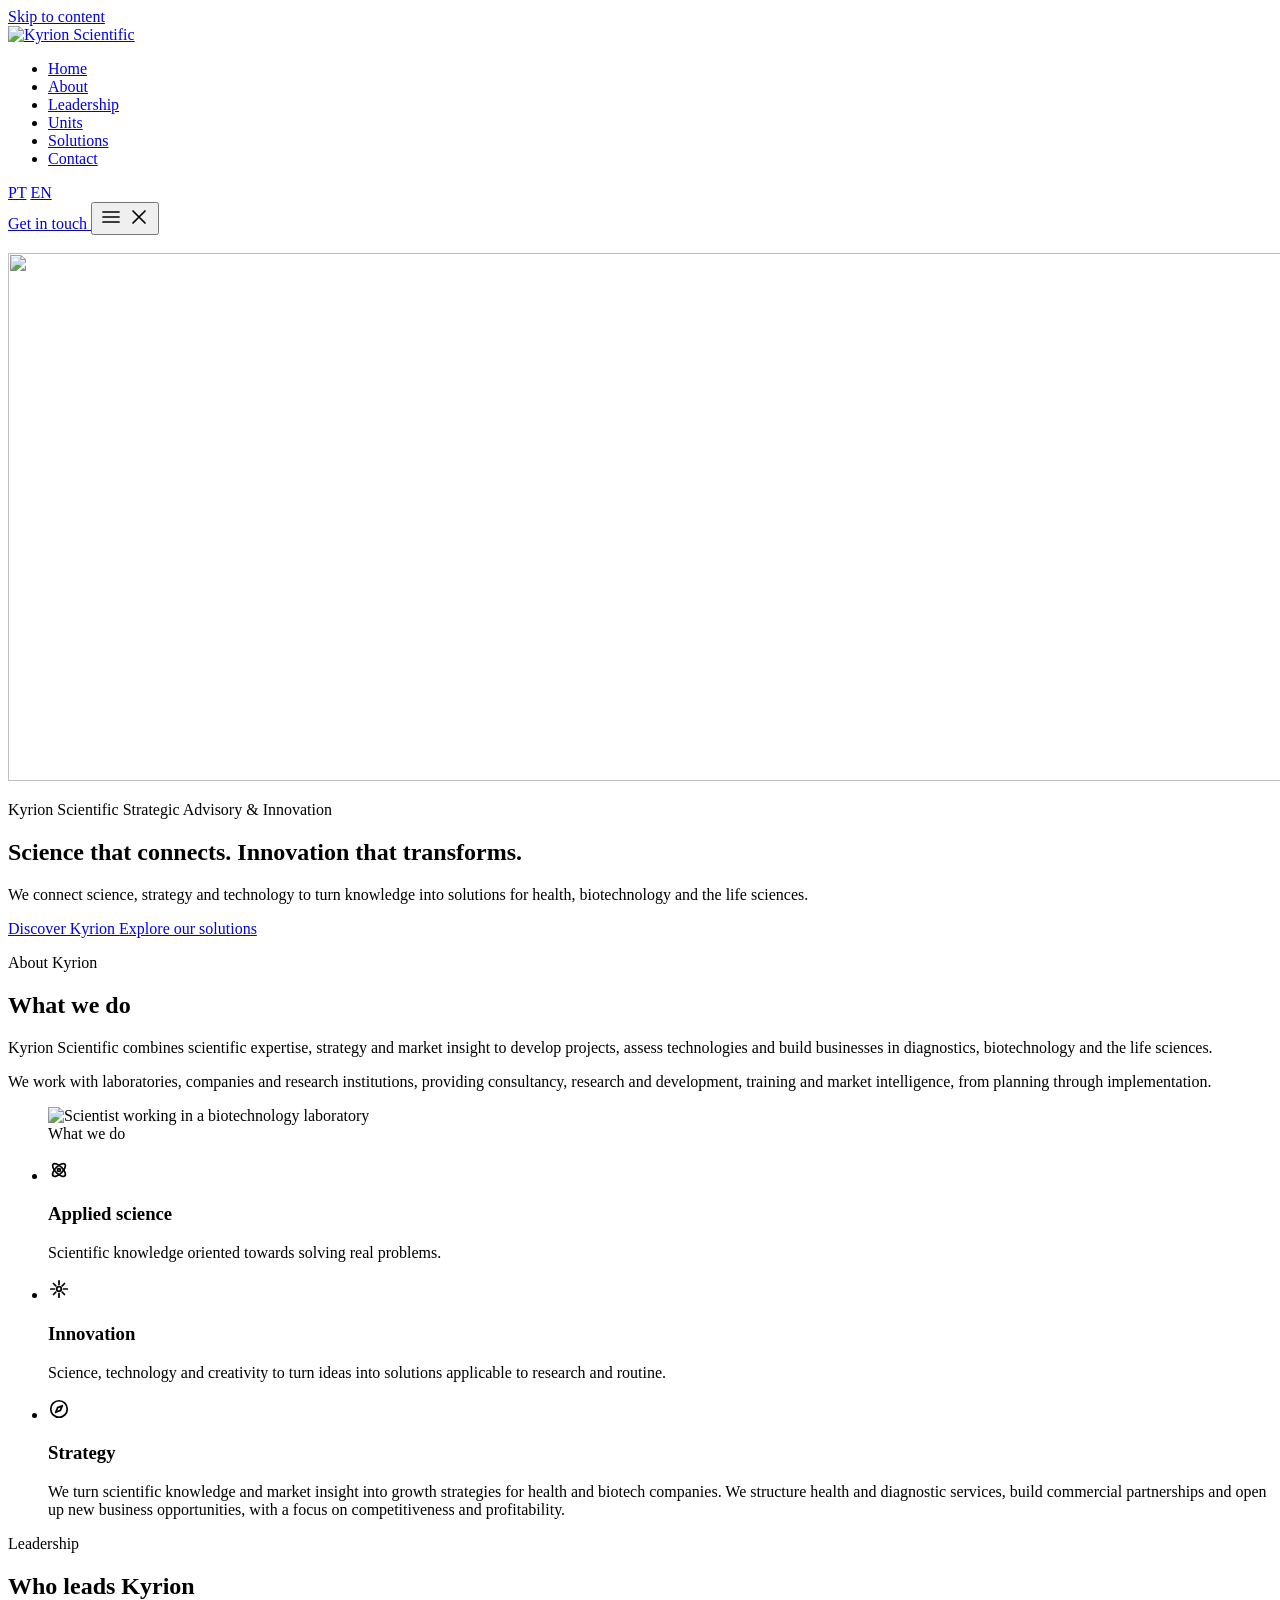
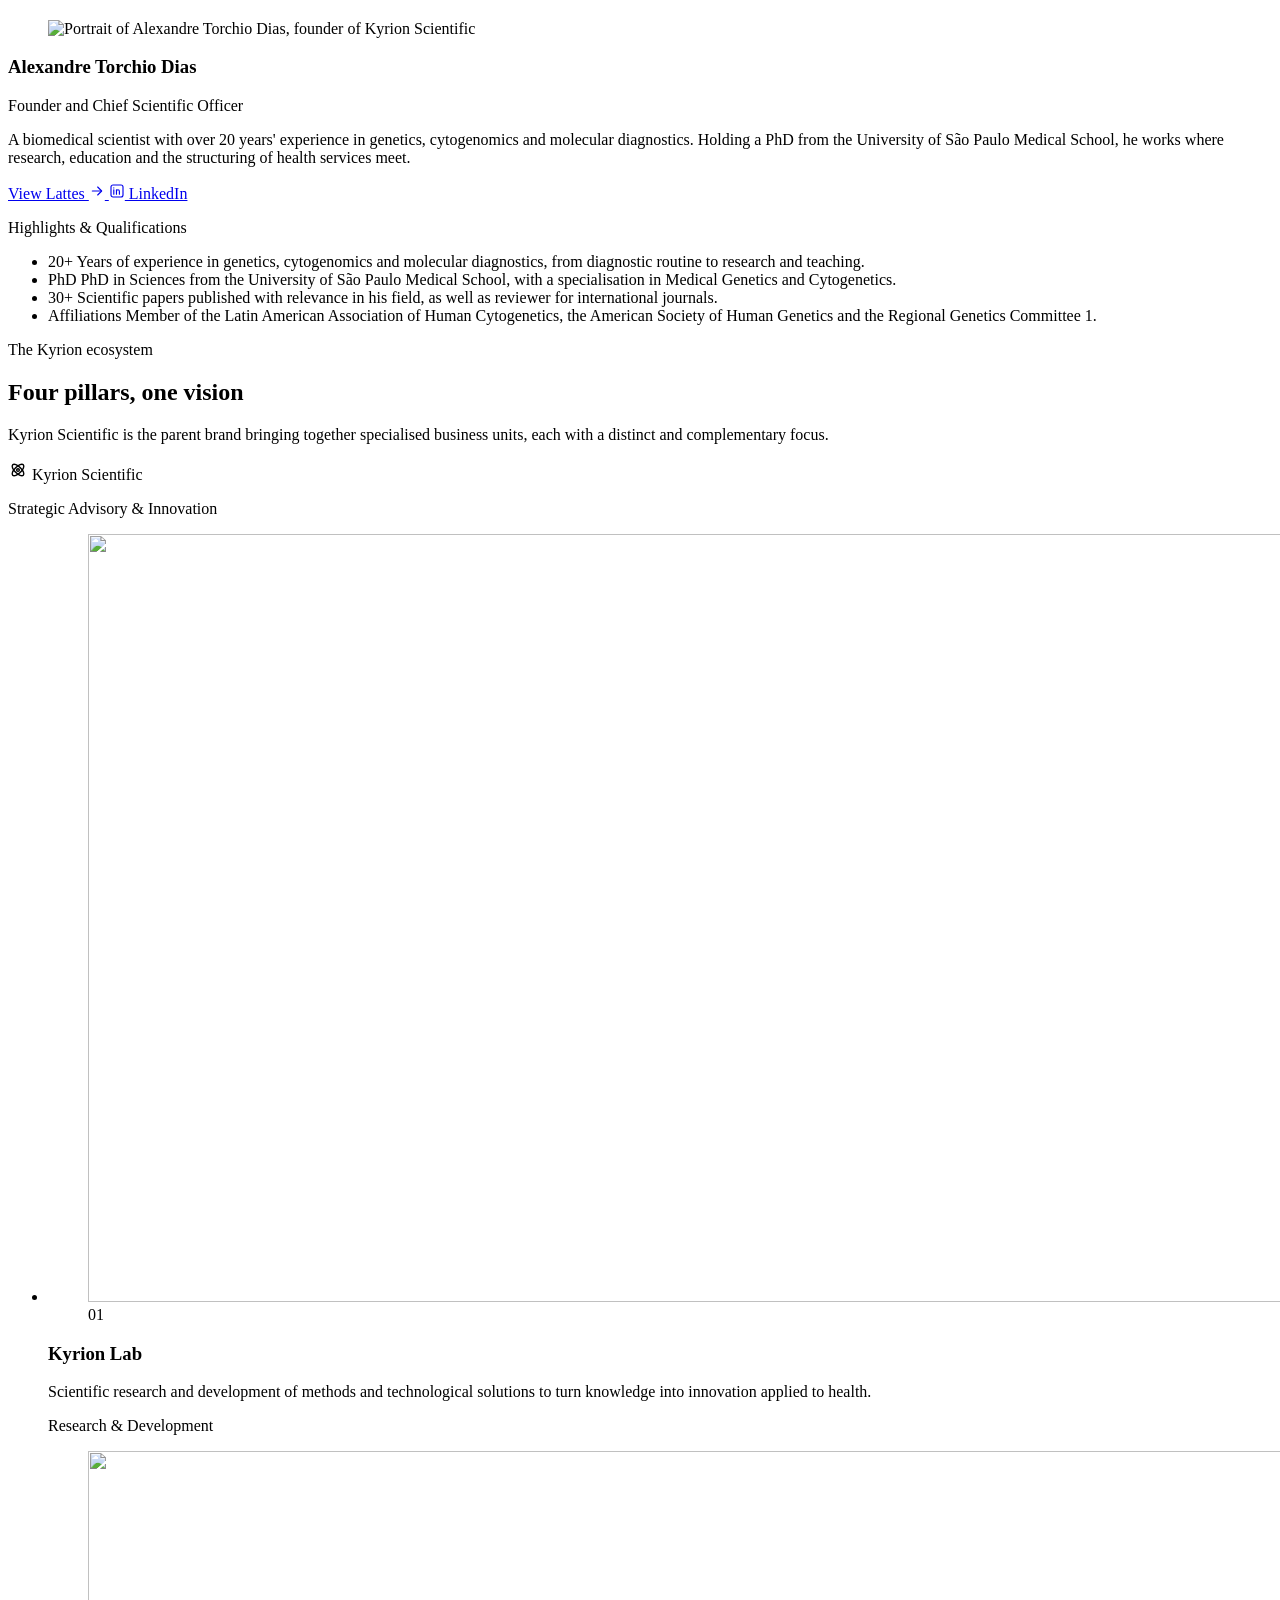
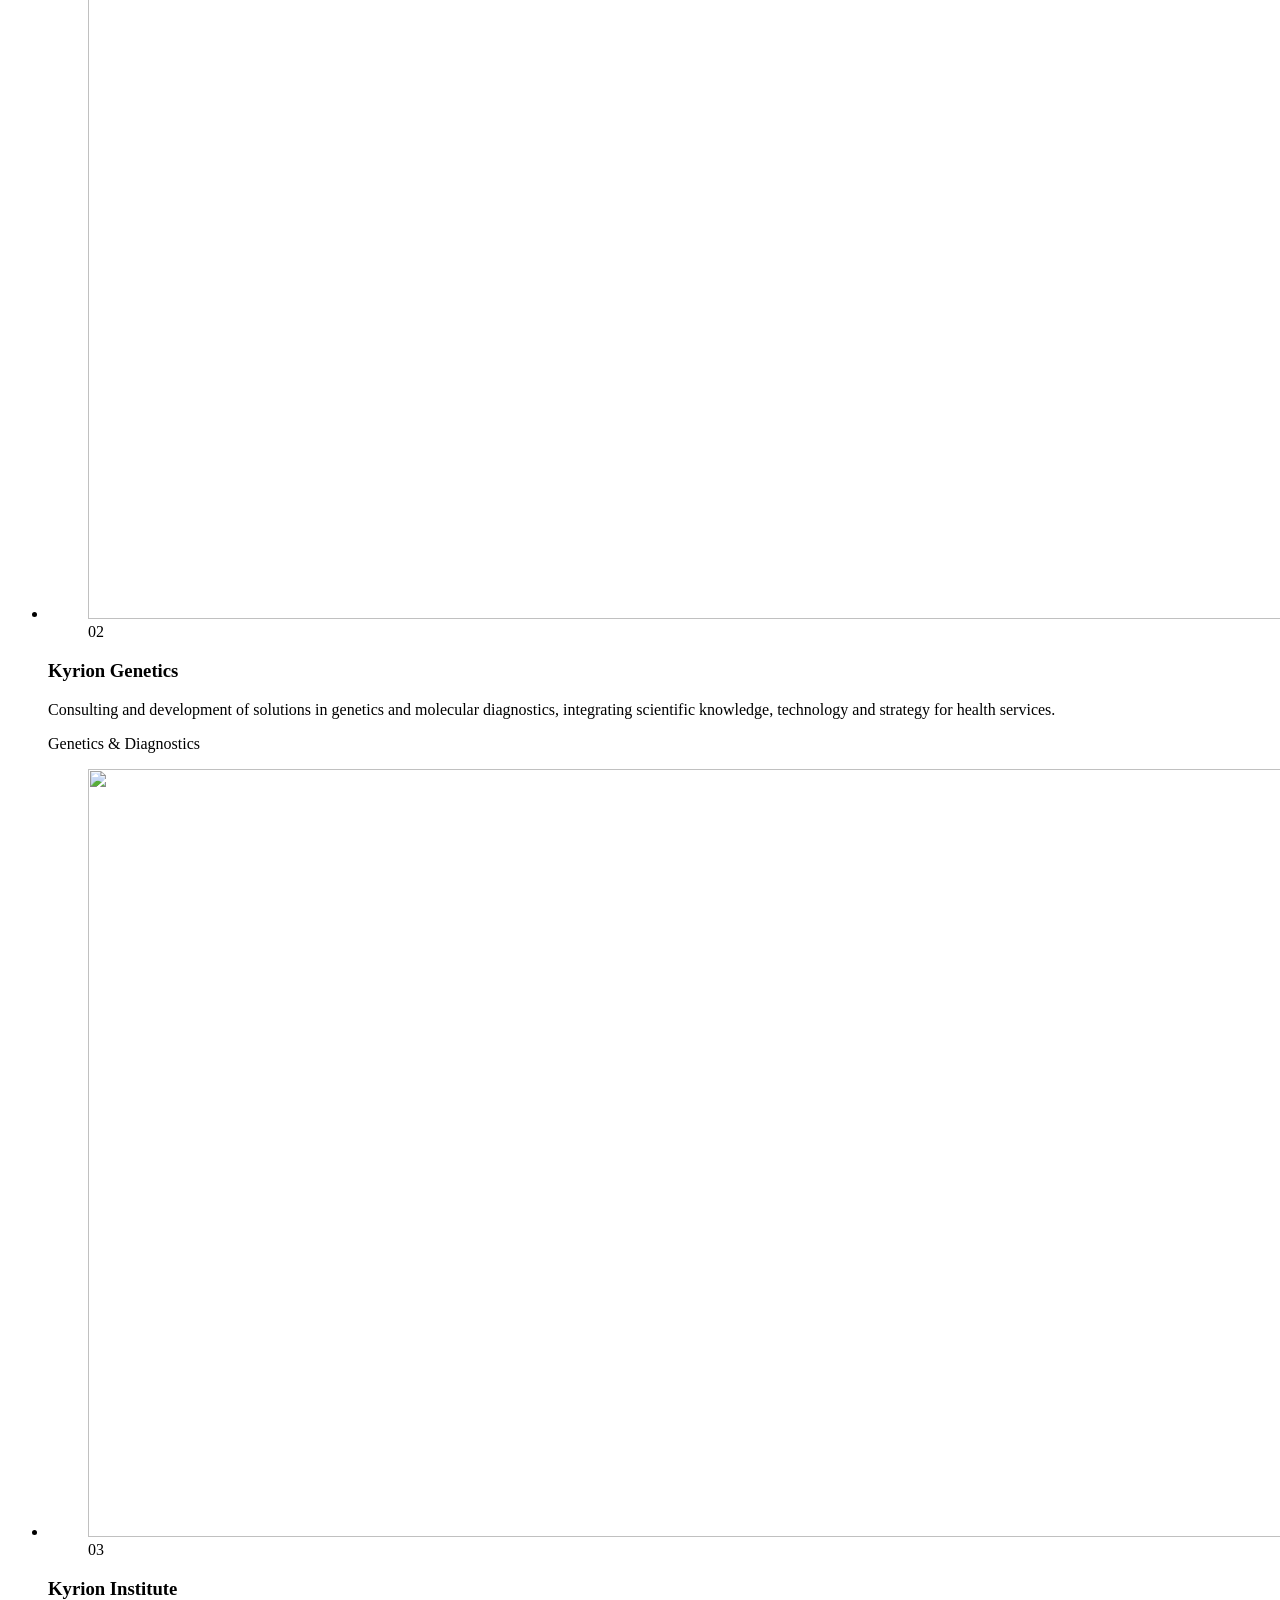
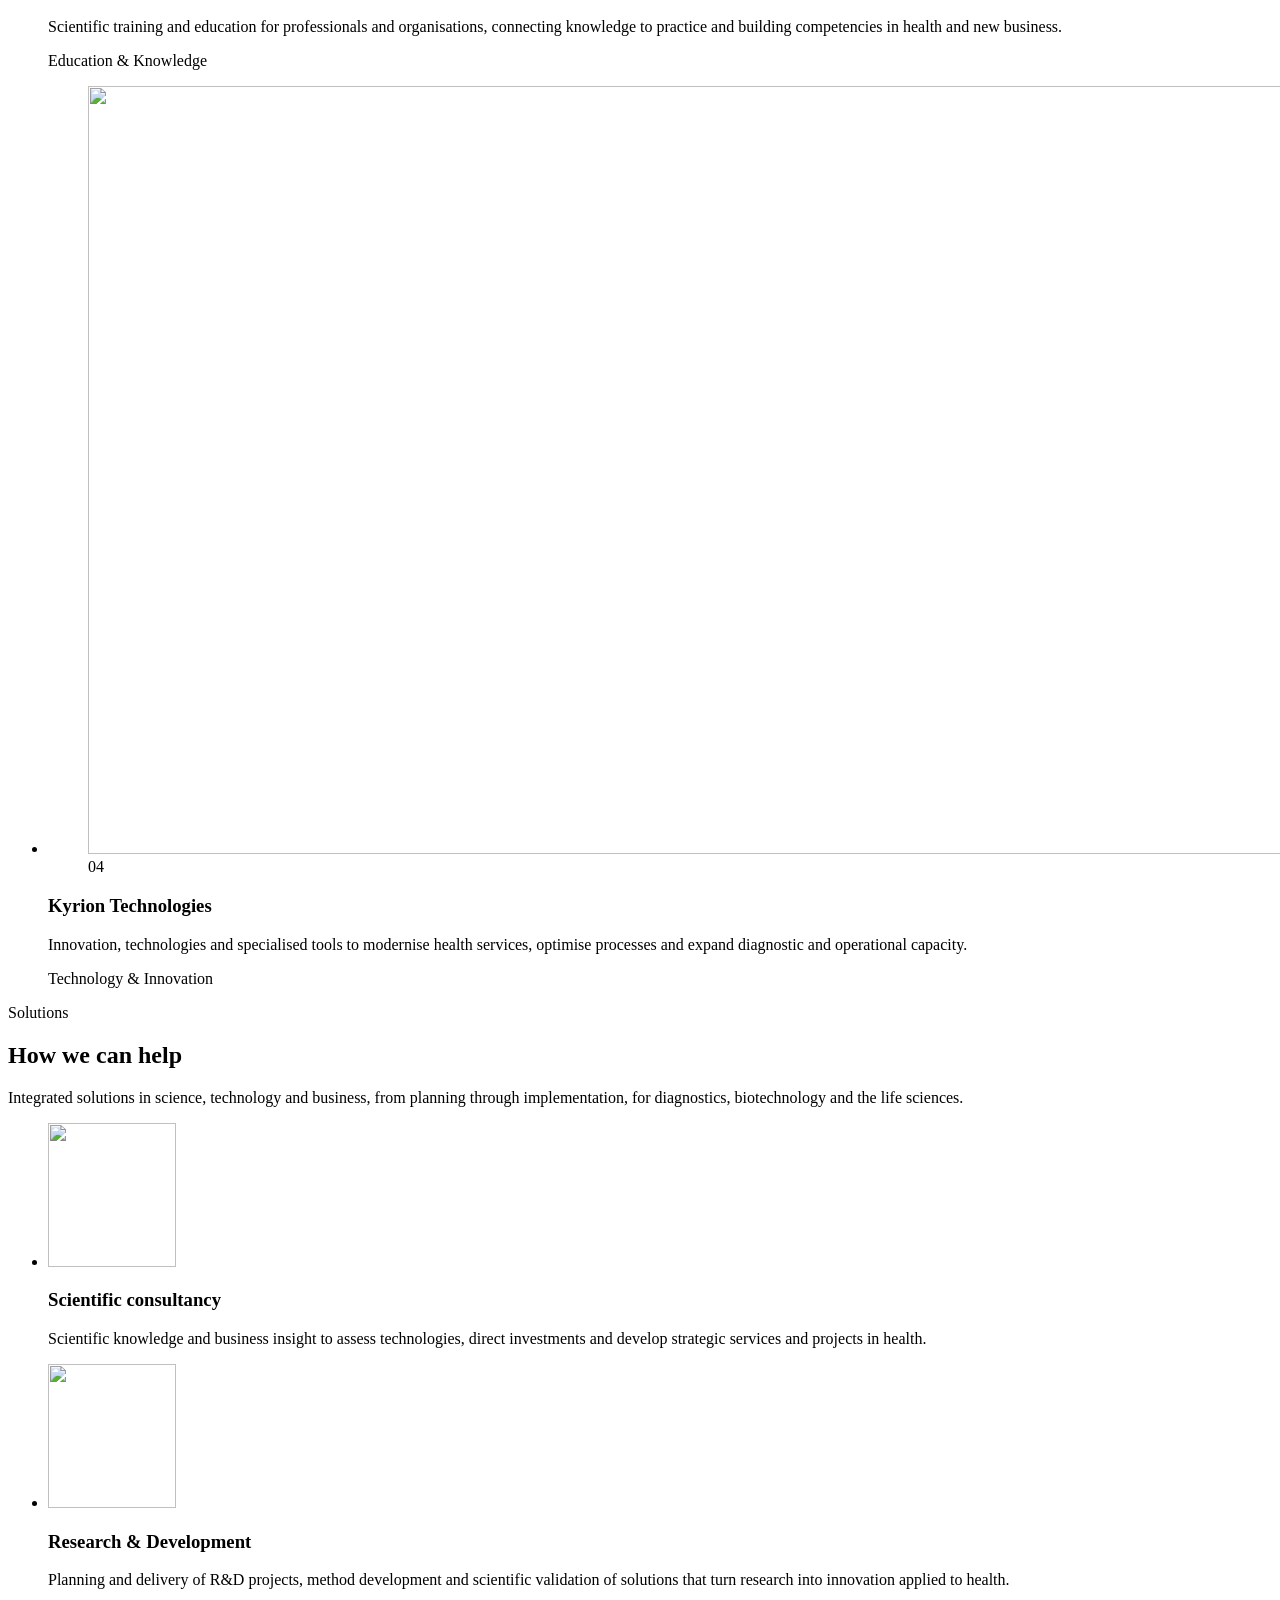
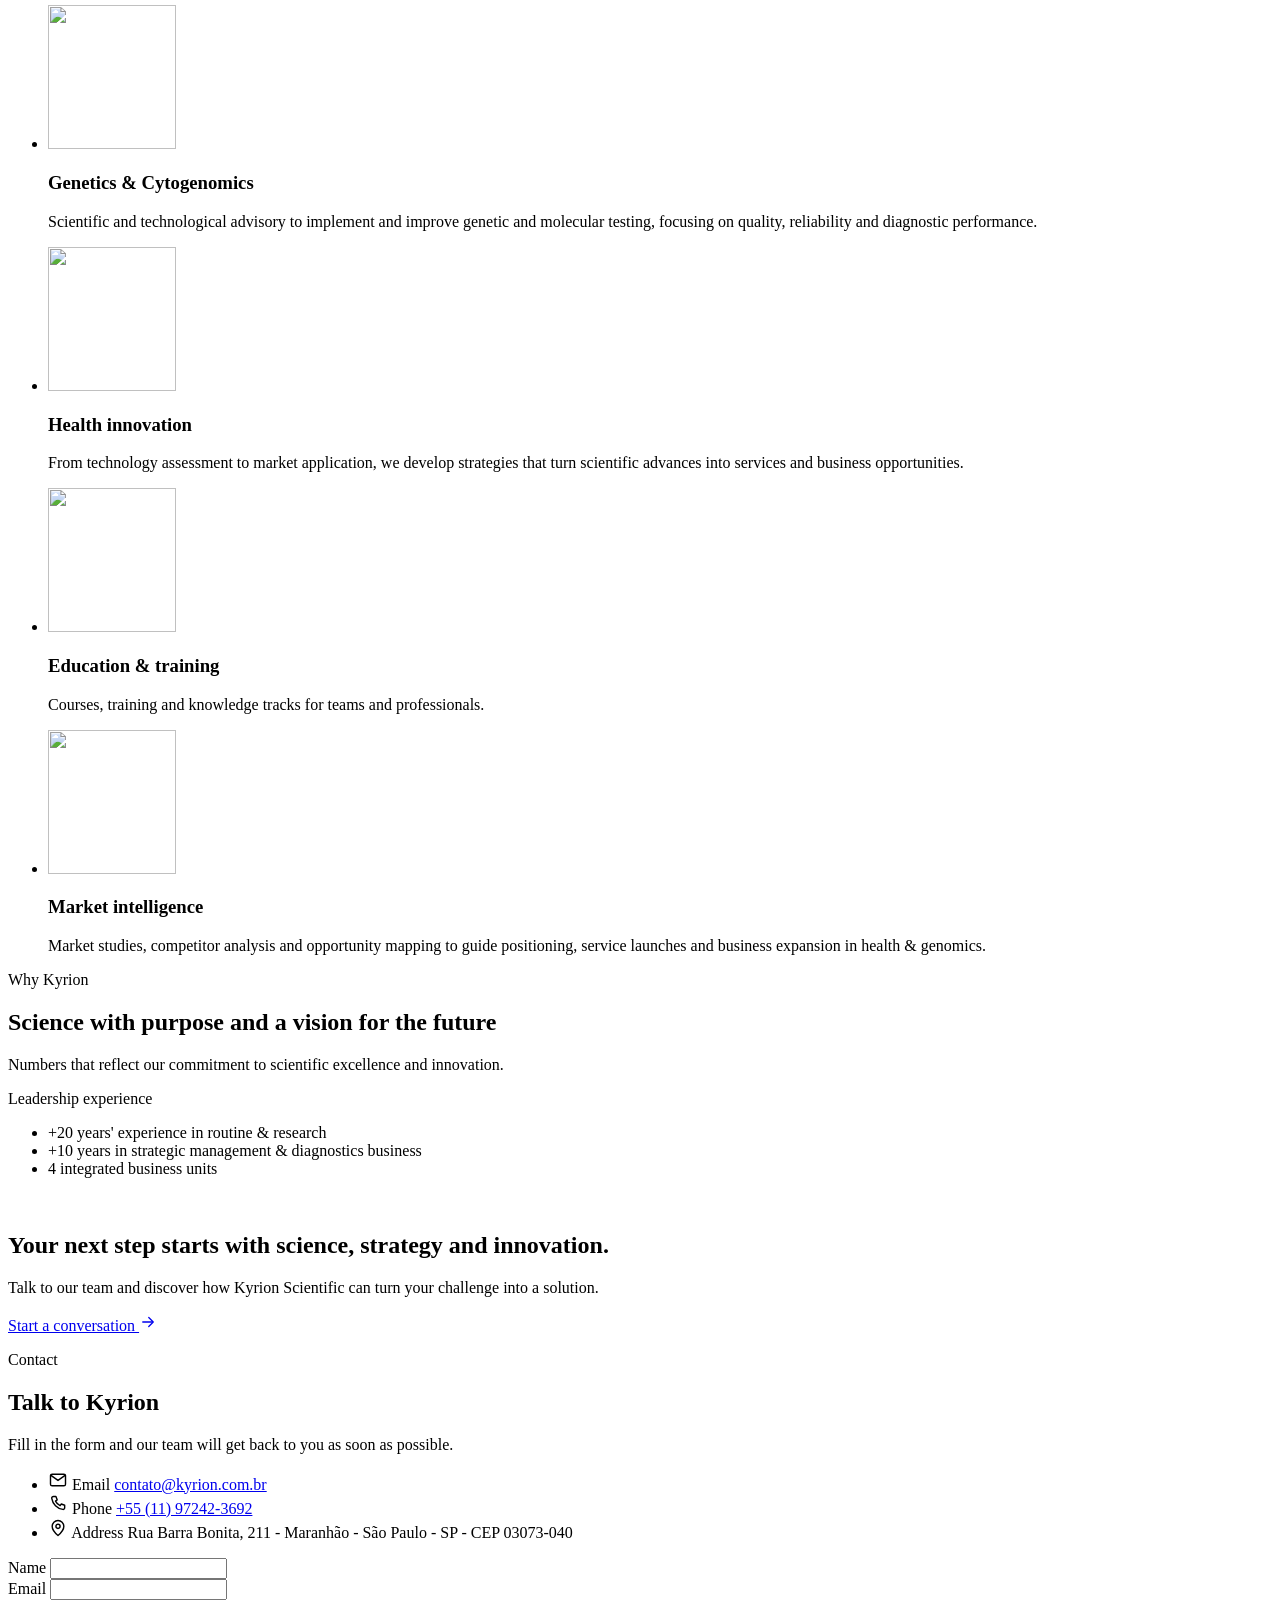
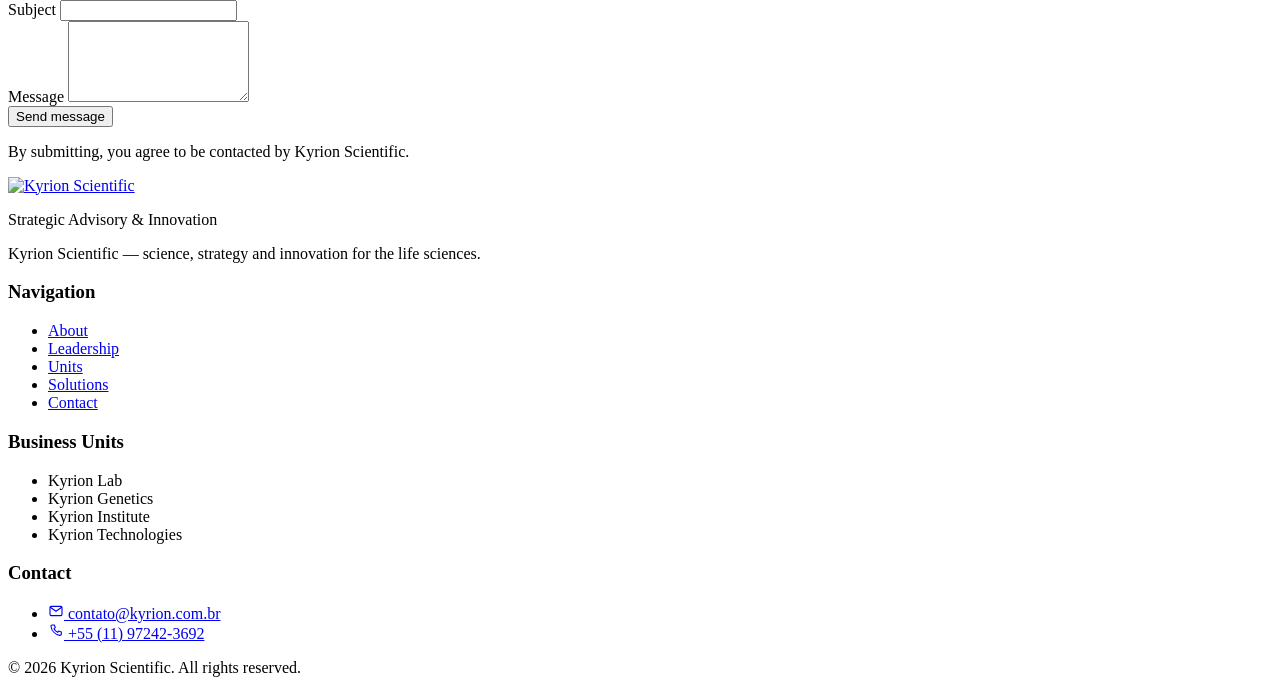
==== commit 408b1f3e: "deploy: publica site compilado (2026-10-19 10:58)" ====
--- a/en/index.html
+++ b/en/index.html
@@ -1,7 +1,7 @@
 <!DOCTYPE html><html lang="en" class="no-js"> <head><meta charset="utf-8"><meta name="viewport" content="width=device-width, initial-scale=1"><title>Kyrion Scientific — Science that connects. Innovation that transforms.</title><meta name="description" content="We connect scientific expertise, strategy and market insight to develop projects, assess technologies and build businesses in diagnostics, biotechnology and the life sciences."><link rel="canonical" href="https://jekroll.github.io/KYRIONWEBSITE/en/"><link rel="alternate" hreflang="pt-BR" href="https://jekroll.github.io/KYRIONWEBSITE/"><link rel="alternate" hreflang="en" href="https://jekroll.github.io/KYRIONWEBSITE/en/"><link rel="alternate" hreflang="x-default" href="https://jekroll.github.io/KYRIONWEBSITE/"><link rel="icon" type="image/svg+xml" href="/KYRIONWEBSITE/favicon.svg"><link rel="apple-touch-icon" href="/KYRIONWEBSITE/favicon.svg"><meta name="theme-color" content="#002c2d"><meta property="og:type" content="website"><meta property="og:site_name" content="Kyrion Scientific"><meta property="og:title" content="Kyrion Scientific — Science that connects. Innovation that transforms."><meta property="og:description" content="We connect scientific expertise, strategy and market insight to develop projects, assess technologies and build businesses in diagnostics, biotechnology and the life sciences."><meta property="og:url" content="https://jekroll.github.io/KYRIONWEBSITE/en/"><meta property="og:locale" content="en_US"><meta property="og:image" content="https://jekroll.github.io/KYRIONWEBSITE/og-image.jpg"><meta name="twitter:card" content="summary_large_image"><meta name="twitter:title" content="Kyrion Scientific — Science that connects. Innovation that transforms."><meta name="twitter:description" content="We connect scientific expertise, strategy and market insight to develop projects, assess technologies and build businesses in diagnostics, biotechnology and the life sciences."><script type="application/ld+json">{"@context":"https://schema.org","@type":"Organization","name":"Kyrion Scientific","description":"We connect scientific expertise, strategy and market insight to develop projects, assess technologies and build businesses in diagnostics, biotechnology and the life sciences.","url":"https://jekroll.github.io/KYRIONWEBSITE","slogan":"Science that connects. Innovation that transforms."}</script><script>
       document.documentElement.classList.remove('no-js');
     </script><link rel="stylesheet" href="/KYRIONWEBSITE/_astro/index.CPPf2Juo.css"></head> <body> <a class="skip-link" href="#main">Skip to content</a>  <header class="site-header" id="site-header" data-header data-astro-cid-3ef6ksr2> <div class="site-header__inner container container--wide" data-astro-cid-3ef6ksr2> <a href="/KYRIONWEBSITE/en/" class="brand site-header__brand" aria-label="Kyrion Scientific — home" style="--brand-h:34px;--brand-w:126px" data-astro-cid-uaf52tac> <img src="/KYRIONWEBSITE/_astro/logo-new.gGyAkgk_.webp" srcset="/KYRIONWEBSITE/_astro/logo-new.gGyAkgk_.webp 1x, /KYRIONWEBSITE/_astro/logo-new.DoVqcS7O.png 1x" alt="Kyrion Scientific" width="126" height="34" decoding="async" loading="eager" data-astro-cid-uaf52tac> </a>  <nav class="site-nav" id="site-nav" data-nav aria-label="Home" data-astro-cid-3ef6ksr2> <ul class="site-nav__list" data-astro-cid-3ef6ksr2> <li data-astro-cid-3ef6ksr2> <a class="site-nav__link" href="/KYRIONWEBSITE/en/#inicio" data-nav-link data-astro-cid-3ef6ksr2>Home</a> </li><li data-astro-cid-3ef6ksr2> <a class="site-nav__link" href="/KYRIONWEBSITE/en/#sobre" data-nav-link data-astro-cid-3ef6ksr2>About</a> </li><li data-astro-cid-3ef6ksr2> <a class="site-nav__link" href="/KYRIONWEBSITE/en/#lideranca" data-nav-link data-astro-cid-3ef6ksr2>Leadership</a> </li><li data-astro-cid-3ef6ksr2> <a class="site-nav__link" href="/KYRIONWEBSITE/en/#grupos" data-nav-link data-astro-cid-3ef6ksr2>Units</a> </li><li data-astro-cid-3ef6ksr2> <a class="site-nav__link" href="/KYRIONWEBSITE/en/#solucoes" data-nav-link data-astro-cid-3ef6ksr2>Solutions</a> </li><li data-astro-cid-3ef6ksr2> <a class="site-nav__link" href="/KYRIONWEBSITE/en/#contato" data-nav-link data-astro-cid-3ef6ksr2>Contact</a> </li> </ul> </nav> <div class="site-header__actions" data-astro-cid-3ef6ksr2> <div class="lang" role="group" aria-label="Language" data-astro-cid-3ef6ksr2> <a class="lang__opt" href="/KYRIONWEBSITE/" hreflang="pt" data-astro-cid-3ef6ksr2>PT</a> <span class="lang__sep" aria-hidden="true" data-astro-cid-3ef6ksr2></span> <a class="lang__opt is-active" href="/KYRIONWEBSITE/en/" aria-current="true" hreflang="en" data-astro-cid-3ef6ksr2>EN</a> </div> <a class="btn btn--primary btn--sm site-header__cta" href="/KYRIONWEBSITE/en/#contato" data-astro-cid-3ef6ksr2> Get in touch </a> <button class="site-header__toggle" type="button" data-menu-toggle aria-expanded="false" aria-controls="site-nav" aria-label="Open menu" data-astro-cid-3ef6ksr2> <span class="site-header__toggle-open" data-astro-cid-3ef6ksr2><svg class="icon" width="24" height="24" viewBox="0 0 24 24" fill="none" stroke="currentColor" stroke-width="1.7" stroke-linecap="round" stroke-linejoin="round" aria-hidden="true" focusable="false" data-astro-cid-4ckhetd2>             <path d="M4 7h16M4 12h16M4 17h16" data-astro-cid-4ckhetd2></path>       </svg> </span> <span class="site-header__toggle-close" data-astro-cid-3ef6ksr2><svg class="icon" width="24" height="24" viewBox="0 0 24 24" fill="none" stroke="currentColor" stroke-width="1.7" stroke-linecap="round" stroke-linejoin="round" aria-hidden="true" focusable="false" data-astro-cid-4ckhetd2>              <path d="M6 6l12 12M18 6 6 18" data-astro-cid-4ckhetd2></path>      </svg> </span> </button> </div> </div> </header> <div class="site-header__scrim" data-menu-scrim hidden data-astro-cid-3ef6ksr2></div>  <main id="main"> <section class="hero" id="inicio" aria-labelledby="hero-title" data-astro-cid-bbe6dxrz> <div class="hero__card" data-astro-cid-bbe6dxrz> <!-- Blurred copy of the same plate, so the padding blends seamlessly
-         with the sharp, uncropped image. --> <div class="hero__backdrop" aria-hidden="true" data-astro-cid-bbe6dxrz> <img src="/KYRIONWEBSITE/_astro/hero-bg.C8MBA4jN.webp" alt="" loading="eager" decoding="async" data-astro-cid-bbe6dxrz> </div> <picture class="hero__photo" data-astro-cid-bbe6dxrz> <source srcset="/KYRIONWEBSITE/_astro/hero-bg.D-Uu-HRz.avif 1920w" type="image/avif" data-astro-cid-bbe6dxrz> <source srcset="/KYRIONWEBSITE/_astro/hero-bg.C8MBA4jN.webp 1920w" type="image/webp" data-astro-cid-bbe6dxrz> <img src="/KYRIONWEBSITE/_astro/hero-bg.DYgstmwq.jpg" srcset="/KYRIONWEBSITE/_astro/hero-bg.DYgstmwq.jpg 1920w, /KYRIONWEBSITE/_astro/hero-bg@2x.C8WDKdjT.jpg 2560w" sizes="100vw" width="1920" height="528" alt="" fetchpriority="high" decoding="async" aria-hidden="true" data-astro-cid-bbe6dxrz> </picture> <div class="hero__overlay" aria-hidden="true" data-astro-cid-bbe6dxrz></div> <div class="hero__inner" data-astro-cid-bbe6dxrz> <div class="hero__content-wrapper" data-astro-cid-bbe6dxrz> <div class="hero__content" data-astro-cid-bbe6dxrz> <p class="hero__eyebrow" data-astro-cid-bbe6dxrz> <span class="hero__brand" data-astro-cid-bbe6dxrz>Kyrion Scientific</span> <span class="hero__sub" data-astro-cid-bbe6dxrz>Strategic Advisory &amp; Innovation</span> </p> <h1 class="hero__title" id="hero-title" data-reveal data-astro-cid-bbe6dxrz> <span data-astro-cid-bbe6dxrz>Science that connects.</span> <span data-astro-cid-bbe6dxrz>Innovation that transforms.</span> </h1> <p class="hero__lead" data-reveal style="--reveal-delay:90ms" data-astro-cid-bbe6dxrz>We connect science, strategy and technology to turn knowledge into solutions for health, biotechnology and the life sciences.</p> <div class="hero__actions" data-reveal style="--reveal-delay:180ms" data-astro-cid-bbe6dxrz> <a class="btn btn--primary" href="/KYRIONWEBSITE/en/#sobre" data-astro-cid-bbe6dxrz> Discover Kyrion </a> <a class="btn btn--ghost" href="/KYRIONWEBSITE/en/#solucoes" data-astro-cid-bbe6dxrz> Explore our solutions </a> </div> </div> </div> </div> </div> </section>  <section class="section section--surface about" id="sobre" aria-labelledby="about-title" data-astro-cid-v2cbyr3p> <div class="container" data-astro-cid-v2cbyr3p> <div class="about__grid" data-astro-cid-v2cbyr3p> <div class="about__intro" data-reveal data-astro-cid-v2cbyr3p> <p class="kicker" data-astro-cid-v2cbyr3p>About Kyrion</p> <h2 id="about-title" data-astro-cid-v2cbyr3p>What we do</h2> <p class="about__lead" data-astro-cid-v2cbyr3p>Kyrion Scientific combines scientific expertise, strategy and market insight to develop projects, assess technologies and build businesses in diagnostics, biotechnology and the life sciences.</p> <p class="about__body" data-astro-cid-v2cbyr3p>We work with laboratories, companies and research institutions, providing consultancy, research and development, training and market intelligence, from planning through implementation.</p> </div> <figure class="about__media" data-reveal style="--reveal-delay:100ms" data-astro-cid-v2cbyr3p> <picture data-astro-cid-v2cbyr3p> <source srcset="/KYRIONWEBSITE/_astro/about-lab.DQNUo1HB.webp" type="image/webp" data-astro-cid-v2cbyr3p> <img src="/KYRIONWEBSITE/_astro/about-lab.DrcKUUM2.jpg" alt="Scientist working in a biotechnology laboratory" width="1200" height="896" loading="lazy" decoding="async" data-astro-cid-v2cbyr3p> </picture> <figcaption class="visually-hidden" data-astro-cid-v2cbyr3p>What we do</figcaption> </figure> </div> <ul class="about__values" data-astro-cid-v2cbyr3p> <li class="about__card" data-reveal style="--reveal-delay:0ms" data-astro-cid-v2cbyr3p> <span class="about__chip" data-astro-cid-v2cbyr3p> <svg class="icon" width="22" height="22" viewBox="0 0 24 24" fill="none" stroke="currentColor" stroke-width="1.9" stroke-linecap="round" stroke-linejoin="round" aria-hidden="true" focusable="false" data-astro-cid-4ckhetd2>        <circle cx="12" cy="12" r="1.6" data-astro-cid-4ckhetd2></circle> <ellipse cx="12" cy="12" rx="9" ry="4" transform="rotate(45 12 12)" data-astro-cid-4ckhetd2></ellipse> <ellipse cx="12" cy="12" rx="9" ry="4" transform="rotate(-45 12 12)" data-astro-cid-4ckhetd2></ellipse>              </svg>  </span> <div class="about__card-body" data-astro-cid-v2cbyr3p> <h3 data-astro-cid-v2cbyr3p>Applied science</h3> <p data-astro-cid-v2cbyr3p>Scientific knowledge oriented towards solving real problems.</p> </div> </li><li class="about__card" data-reveal style="--reveal-delay:90ms" data-astro-cid-v2cbyr3p> <span class="about__chip" data-astro-cid-v2cbyr3p> <svg class="icon" width="22" height="22" viewBox="0 0 24 24" fill="none" stroke="currentColor" stroke-width="1.9" stroke-linecap="round" stroke-linejoin="round" aria-hidden="true" focusable="false" data-astro-cid-4ckhetd2>         <path d="M12 3v4M12 17v4M3 12h4M17 12h4M6 6l2.5 2.5M15.5 15.5 18 18M18 6l-2.5 2.5M8.5 15.5 6 18" data-astro-cid-4ckhetd2></path> <circle cx="12" cy="12" r="2.5" data-astro-cid-4ckhetd2></circle>             </svg>  </span> <div class="about__card-body" data-astro-cid-v2cbyr3p> <h3 data-astro-cid-v2cbyr3p>Innovation</h3> <p data-astro-cid-v2cbyr3p>Science, technology and creativity to turn ideas into solutions applicable to research and routine.</p> </div> </li><li class="about__card" data-reveal style="--reveal-delay:180ms" data-astro-cid-v2cbyr3p> <span class="about__chip" data-astro-cid-v2cbyr3p> <svg class="icon" width="22" height="22" viewBox="0 0 24 24" fill="none" stroke="currentColor" stroke-width="1.9" stroke-linecap="round" stroke-linejoin="round" aria-hidden="true" focusable="false" data-astro-cid-4ckhetd2>  <circle cx="12" cy="12" r="9" data-astro-cid-4ckhetd2></circle> <path d="m15.6 8.4-2.1 5.1-5.1 2.1 2.1-5.1z" data-astro-cid-4ckhetd2></path>                    </svg>  </span> <div class="about__card-body" data-astro-cid-v2cbyr3p> <h3 data-astro-cid-v2cbyr3p>Strategy</h3> <p data-astro-cid-v2cbyr3p>We turn scientific knowledge and market insight into growth strategies for health and biotech companies. We structure health and diagnostic services, build commercial partnerships and open up new business opportunities, with a focus on competitiveness and profitability.</p> </div> </li> </ul> </div> </section>  <section class="section section--dark leadership" id="lideranca" aria-labelledby="leadership-title" data-astro-cid-u57r3c23> <div class="container" data-astro-cid-u57r3c23> <!-- isolated section header --> <header class="leadership__head" data-reveal data-astro-cid-u57r3c23> <p class="kicker" data-astro-cid-u57r3c23>Leadership</p> <h2 id="leadership-title" data-astro-cid-u57r3c23>Who leads Kyrion</h2> </header> <!-- framed portrait left · identity + bio + CTA right --> <div class="leadership__profile" data-astro-cid-u57r3c23> <figure class="leadership__frame" data-reveal data-astro-cid-u57r3c23> <picture data-astro-cid-u57r3c23> <source srcset="/KYRIONWEBSITE/_astro/leader-portrait.DbD857Hm.webp" type="image/webp" data-astro-cid-u57r3c23> <img src="/KYRIONWEBSITE/_astro/leader-portrait.BWV4aZXW.jpg" alt="Portrait of Alexandre Torchio Dias, founder of Kyrion Scientific" width="800" height="923" loading="lazy" decoding="async" data-astro-cid-u57r3c23> </picture> </figure> <div class="leadership__content" data-reveal style="--reveal-delay:100ms" data-astro-cid-u57r3c23> <div class="leadership__identity" data-astro-cid-u57r3c23> <h3 data-astro-cid-u57r3c23>Alexandre Torchio Dias</h3> <p class="leadership__role" data-astro-cid-u57r3c23>Founder and Chief Scientific Officer</p> </div> <p class="leadership__bio" data-astro-cid-u57r3c23>A biomedical biologist with over 20 years&#39; experience in genetics, cytogenomics and molecular diagnostics. Holding a PhD from the University of São Paulo Medical School, he works where research, education and the structuring of health services meet.</p> <div class="leadership__links" data-astro-cid-u57r3c23> <a class="btn btn--primary btn--sm" href="http://lattes.cnpq.br/3293784131021507" target="_blank" rel="noopener noreferrer" data-astro-cid-u57r3c23> View Lattes <svg class="icon" width="16" height="16" viewBox="0 0 24 24" fill="none" stroke="currentColor" stroke-width="1.7" stroke-linecap="round" stroke-linejoin="round" aria-hidden="true" focusable="false" data-astro-cid-4ckhetd2>             <path d="M5 12h13" data-astro-cid-4ckhetd2></path> <path d="m13 6 6 6-6 6" data-astro-cid-4ckhetd2></path>         </svg>  </a> <a class="btn btn--light btn--sm" href="https://www.linkedin.com/in/alexandre-torchio-dias-54872938/" target="_blank" rel="noopener noreferrer" data-astro-cid-u57r3c23> <svg class="icon" width="16" height="16" viewBox="0 0 24 24" fill="none" stroke="currentColor" stroke-width="1.7" stroke-linecap="round" stroke-linejoin="round" aria-hidden="true" focusable="false" data-astro-cid-4ckhetd2>                    <rect x="3" y="3" width="18" height="18" rx="3" data-astro-cid-4ckhetd2></rect> <path d="M7.2 10.2v6.6" data-astro-cid-4ckhetd2></path> <path d="M7.2 7.4v.02" data-astro-cid-4ckhetd2></path> <path d="M11.2 16.8v-6.6M11.2 12.6c0-1.4.8-2.4 2.2-2.4s2.2 1 2.2 2.4v4.2" data-astro-cid-4ckhetd2></path>  </svg>  LinkedIn </a> </div> </div> </div> <!-- full-width metrics band --> <div class="leadership__band" data-reveal style="--reveal-delay:160ms" data-astro-cid-u57r3c23> <p class="leadership__band-label" data-astro-cid-u57r3c23>Highlights &amp; Qualifications</p> <ul class="leadership__metrics" data-astro-cid-u57r3c23> <li class="leadership__metric" data-astro-cid-u57r3c23> <span class="leadership__metric-value" data-astro-cid-u57r3c23>20+</span> <span class="leadership__metric-label" data-astro-cid-u57r3c23>Years of experience in genetics, cytogenomics and molecular diagnostics, from diagnostic routine to research and teaching.</span> </li><li class="leadership__metric" data-astro-cid-u57r3c23> <span class="leadership__metric-value" data-astro-cid-u57r3c23>PhD</span> <span class="leadership__metric-label" data-astro-cid-u57r3c23>PhD in Sciences from the University of São Paulo Medical School, with a specialisation in Medical Genetics and Cytogenetics.</span> </li><li class="leadership__metric" data-astro-cid-u57r3c23> <span class="leadership__metric-value" data-astro-cid-u57r3c23>30+</span> <span class="leadership__metric-label" data-astro-cid-u57r3c23>Scientific papers published with relevance in his field, as well as reviewer for international journals.</span> </li><li class="leadership__metric" data-astro-cid-u57r3c23> <span class="leadership__metric-value" data-astro-cid-u57r3c23>Affiliations</span> <span class="leadership__metric-label" data-astro-cid-u57r3c23>Member of the Latin American Association of Human Cytogenetics, the American Society of Human Genetics and the Regional Genetics Committee 1.</span> </li> </ul> </div> </div> </section>  <section class="section ecosystem" id="grupos" aria-labelledby="ecosystem-title" data-astro-cid-yqvkyiml> <div class="container" data-astro-cid-yqvkyiml> <div class="section-head" data-reveal data-astro-cid-yqvkyiml> <p class="kicker" data-astro-cid-yqvkyiml>The Kyrion ecosystem</p> <h2 id="ecosystem-title" data-astro-cid-yqvkyiml>Four pillars, one vision</h2> <p data-astro-cid-yqvkyiml>Kyrion Scientific is the parent brand bringing together specialised business units, each with a distinct and complementary focus.</p> </div> <div class="ecosystem__parent" data-reveal data-astro-cid-yqvkyiml> <span class="ecosystem__badge" data-astro-cid-yqvkyiml> <svg class="icon" width="20" height="20" viewBox="0 0 24 24" fill="none" stroke="currentColor" stroke-width="1.7" stroke-linecap="round" stroke-linejoin="round" aria-hidden="true" focusable="false" data-astro-cid-4ckhetd2>        <circle cx="12" cy="12" r="1.6" data-astro-cid-4ckhetd2></circle> <ellipse cx="12" cy="12" rx="9" ry="4" transform="rotate(45 12 12)" data-astro-cid-4ckhetd2></ellipse> <ellipse cx="12" cy="12" rx="9" ry="4" transform="rotate(-45 12 12)" data-astro-cid-4ckhetd2></ellipse>              </svg>  Kyrion Scientific </span> <p class="ecosystem__parent-text" data-astro-cid-yqvkyiml>Strategic Advisory &amp; Innovation</p> </div> <ul class="ecosystem__grid" data-astro-cid-yqvkyiml> <li class="ecosystem__item" data-accent="orange" data-reveal style="--reveal-delay:0ms" data-astro-cid-yqvkyiml> <article class="card ecosystem__card" data-astro-cid-yqvkyiml> <figure class="ecosystem__media" aria-hidden="true" data-astro-cid-yqvkyiml> <img src="/KYRIONWEBSITE/_astro/pillar-lab.C-nQlmTT.jpg" alt="" width="1376" height="768" loading="lazy" decoding="async" data-astro-cid-yqvkyiml> <span class="ecosystem__num" aria-hidden="true" data-astro-cid-yqvkyiml>01</span> </figure> <div class="ecosystem__body" data-astro-cid-yqvkyiml> <h3 data-astro-cid-yqvkyiml>Kyrion Lab</h3> <p data-astro-cid-yqvkyiml>Scientific research and development of methods and technological solutions to turn knowledge into innovation applied to health.</p> <span class="ecosystem__tag" data-astro-cid-yqvkyiml>Research &amp; Development</span> </div> </article> </li><li class="ecosystem__item" data-accent="periwinkle" data-reveal style="--reveal-delay:80ms" data-astro-cid-yqvkyiml> <article class="card ecosystem__card" data-astro-cid-yqvkyiml> <figure class="ecosystem__media" aria-hidden="true" data-astro-cid-yqvkyiml> <img src="/KYRIONWEBSITE/_astro/pillar-genetics.BRFj-R60.jpg" alt="" width="1376" height="768" loading="lazy" decoding="async" data-astro-cid-yqvkyiml> <span class="ecosystem__num" aria-hidden="true" data-astro-cid-yqvkyiml>02</span> </figure> <div class="ecosystem__body" data-astro-cid-yqvkyiml> <h3 data-astro-cid-yqvkyiml>Kyrion Genetics</h3> <p data-astro-cid-yqvkyiml>Consulting and development of solutions in genetics and molecular diagnostics, integrating scientific knowledge, technology and strategy for health services.</p> <span class="ecosystem__tag" data-astro-cid-yqvkyiml>Genetics &amp; Diagnostics</span> </div> </article> </li><li class="ecosystem__item" data-accent="lime" data-reveal style="--reveal-delay:160ms" data-astro-cid-yqvkyiml> <article class="card ecosystem__card" data-astro-cid-yqvkyiml> <figure class="ecosystem__media" aria-hidden="true" data-astro-cid-yqvkyiml> <img src="/KYRIONWEBSITE/_astro/pillar-institute.BL2FJ0N2.jpg" alt="" width="1376" height="768" loading="lazy" decoding="async" data-astro-cid-yqvkyiml> <span class="ecosystem__num" aria-hidden="true" data-astro-cid-yqvkyiml>03</span> </figure> <div class="ecosystem__body" data-astro-cid-yqvkyiml> <h3 data-astro-cid-yqvkyiml>Kyrion Institute</h3> <p data-astro-cid-yqvkyiml>Scientific training and education for professionals and organisations, connecting knowledge to practice and building competencies in health and new business.</p> <span class="ecosystem__tag" data-astro-cid-yqvkyiml>Education &amp; Knowledge</span> </div> </article> </li><li class="ecosystem__item" data-accent="navy" data-reveal style="--reveal-delay:240ms" data-astro-cid-yqvkyiml> <article class="card ecosystem__card" data-astro-cid-yqvkyiml> <figure class="ecosystem__media" aria-hidden="true" data-astro-cid-yqvkyiml> <img src="/KYRIONWEBSITE/_astro/pillar-technologies.C7Kxhx0w.jpg" alt="" width="1376" height="768" loading="lazy" decoding="async" data-astro-cid-yqvkyiml> <span class="ecosystem__num" aria-hidden="true" data-astro-cid-yqvkyiml>04</span> </figure> <div class="ecosystem__body" data-astro-cid-yqvkyiml> <h3 data-astro-cid-yqvkyiml>Kyrion Technologies</h3> <p data-astro-cid-yqvkyiml>Innovation, technologies and specialised tools to modernise health services, optimise processes and expand diagnostic and operational capacity.</p> <span class="ecosystem__tag" data-astro-cid-yqvkyiml>Technology &amp; Innovation</span> </div> </article> </li> </ul> </div> </section>  <section class="section section--surface solutions" id="solucoes" aria-labelledby="solutions-title" data-astro-cid-vj7y5fzp> <div class="container" data-astro-cid-vj7y5fzp> <div class="section-head" data-reveal data-astro-cid-vj7y5fzp> <p class="kicker" data-astro-cid-vj7y5fzp>Solutions</p> <h2 id="solutions-title" data-astro-cid-vj7y5fzp>How we can help</h2> <p data-astro-cid-vj7y5fzp>Integrated solutions in science, technology and business, from planning through implementation, for diagnostics, biotechnology and the life sciences.</p> </div> <ul class="grid grid--3 solutions__grid" data-astro-cid-vj7y5fzp> <li data-accent="orange" data-reveal style="--reveal-delay:0ms" data-astro-cid-vj7y5fzp> <article class="card solutions__card" data-astro-cid-vj7y5fzp> <img class="solutions__tile" src="/KYRIONWEBSITE/_astro/consultoria.Cqw3ckSS.webp" alt="" width="128" height="144" loading="lazy" decoding="async" aria-hidden="true" data-astro-cid-vj7y5fzp> <h3 data-astro-cid-vj7y5fzp>Scientific consultancy</h3> <p data-astro-cid-vj7y5fzp>Scientific knowledge and business insight to assess technologies, direct investments and develop strategic services and projects in health.</p> </article> </li><li data-accent="periwinkle" data-reveal style="--reveal-delay:70ms" data-astro-cid-vj7y5fzp> <article class="card solutions__card" data-astro-cid-vj7y5fzp> <img class="solutions__tile" src="/KYRIONWEBSITE/_astro/pesquisa.BmiKWcl9.webp" alt="" width="128" height="144" loading="lazy" decoding="async" aria-hidden="true" data-astro-cid-vj7y5fzp> <h3 data-astro-cid-vj7y5fzp>Research &amp; Development</h3> <p data-astro-cid-vj7y5fzp>Planning and delivery of R&amp;D projects, method development and scientific validation of solutions that turn research into innovation applied to health.</p> </article> </li><li data-accent="lime" data-reveal style="--reveal-delay:140ms" data-astro-cid-vj7y5fzp> <article class="card solutions__card" data-astro-cid-vj7y5fzp> <img class="solutions__tile" src="/KYRIONWEBSITE/_astro/diagnostico.CxVU6_EM.webp" alt="" width="128" height="144" loading="lazy" decoding="async" aria-hidden="true" data-astro-cid-vj7y5fzp> <h3 data-astro-cid-vj7y5fzp>Genetics &amp; Cytogenomics</h3> <p data-astro-cid-vj7y5fzp>Scientific and technological advisory to implement and improve genetic and molecular testing, focusing on quality, reliability and diagnostic performance.</p> </article> </li><li data-accent="navy" data-reveal style="--reveal-delay:210ms" data-astro-cid-vj7y5fzp> <article class="card solutions__card" data-astro-cid-vj7y5fzp> <img class="solutions__tile" src="/KYRIONWEBSITE/_astro/biotech.B4dVZGqE.webp" alt="" width="128" height="144" loading="lazy" decoding="async" aria-hidden="true" data-astro-cid-vj7y5fzp> <h3 data-astro-cid-vj7y5fzp>Health innovation</h3> <p data-astro-cid-vj7y5fzp>From technology assessment to market application, we develop strategies that turn scientific advances into services and business opportunities.</p> </article> </li><li data-accent="orange" data-reveal style="--reveal-delay:280ms" data-astro-cid-vj7y5fzp> <article class="card solutions__card" data-astro-cid-vj7y5fzp> <img class="solutions__tile" src="/KYRIONWEBSITE/_astro/educacao.DjyEGRSN.webp" alt="" width="128" height="144" loading="lazy" decoding="async" aria-hidden="true" data-astro-cid-vj7y5fzp> <h3 data-astro-cid-vj7y5fzp>Education &amp; training</h3> <p data-astro-cid-vj7y5fzp>Courses, training and knowledge tracks for teams and professionals.</p> </article> </li><li data-accent="periwinkle" data-reveal style="--reveal-delay:350ms" data-astro-cid-vj7y5fzp> <article class="card solutions__card" data-astro-cid-vj7y5fzp> <img class="solutions__tile" src="/KYRIONWEBSITE/_astro/tecnologia.T-dvYS2X.webp" alt="" width="128" height="144" loading="lazy" decoding="async" aria-hidden="true" data-astro-cid-vj7y5fzp> <h3 data-astro-cid-vj7y5fzp>Market intelligence</h3> <p data-astro-cid-vj7y5fzp>Market studies, competitor analysis and opportunity mapping to guide positioning, service launches and business expansion in health &amp; genomics.</p> </article> </li> </ul> </div> </section>  <section class="section--navy stats" aria-labelledby="stats-title" data-astro-cid-bhxv2qxz> <div class="container stats__inner" data-astro-cid-bhxv2qxz> <div class="stats__head" data-reveal data-astro-cid-bhxv2qxz> <p class="kicker" data-astro-cid-bhxv2qxz>Why Kyrion</p> <h2 id="stats-title" data-astro-cid-bhxv2qxz>Science with purpose and a vision for the future</h2> <p class="stats__sub" data-astro-cid-bhxv2qxz>Numbers that reflect our commitment to scientific excellence and innovation.</p> </div> <div class="stats__groups" data-astro-cid-bhxv2qxz> <div class="stats__group" data-reveal style="--reveal-delay:0ms" data-astro-cid-bhxv2qxz> <p class="stats__group-label" data-astro-cid-bhxv2qxz>Leadership experience</p> <ul class="stats__list" data-astro-cid-bhxv2qxz> <li class="stats__item" data-astro-cid-bhxv2qxz> <span class="stats__value" data-count-to="+20" data-astro-cid-bhxv2qxz>+20</span> <span class="stats__label" data-astro-cid-bhxv2qxz>years&#39; experience in routine &amp; research</span> </li><li class="stats__item" data-astro-cid-bhxv2qxz> <span class="stats__value" data-count-to="+10" data-astro-cid-bhxv2qxz>+10</span> <span class="stats__label" data-astro-cid-bhxv2qxz>years in strategic management &amp; diagnostics business</span> </li><li class="stats__item" data-astro-cid-bhxv2qxz> <span class="stats__value" data-count-to="4" data-astro-cid-bhxv2qxz>4</span> <span class="stats__label" data-astro-cid-bhxv2qxz>integrated business units</span> </li> </ul> </div> </div> </div> </section>  <section class="cta" aria-labelledby="cta-title" data-astro-cid-kokrr3jq> <div class="container" data-astro-cid-kokrr3jq> <div class="cta__panel" data-reveal data-astro-cid-kokrr3jq> <picture class="cta__bg" aria-hidden="true" data-astro-cid-kokrr3jq> <source srcset="/KYRIONWEBSITE/_astro/cta-band.CKwu-W7B.webp" type="image/webp" data-astro-cid-kokrr3jq> <img src="/KYRIONWEBSITE/_astro/cta-band.BWLTZXnr.jpg" alt="" loading="lazy" decoding="async" data-astro-cid-kokrr3jq> </picture> <div class="cta__scrim" aria-hidden="true" data-astro-cid-kokrr3jq></div> <div class="cta__body" data-astro-cid-kokrr3jq> <h2 id="cta-title" data-astro-cid-kokrr3jq>Your next step starts with science, strategy and innovation.</h2> <p data-astro-cid-kokrr3jq>Talk to our team and discover how Kyrion Scientific can turn your challenge into a solution.</p> </div> <a class="btn btn--primary cta__btn" href="/KYRIONWEBSITE/en/#contato" data-astro-cid-kokrr3jq> Start a conversation <svg class="icon" width="18" height="18" viewBox="0 0 24 24" fill="none" stroke="currentColor" stroke-width="1.7" stroke-linecap="round" stroke-linejoin="round" aria-hidden="true" focusable="false" data-astro-cid-4ckhetd2>             <path d="M5 12h13" data-astro-cid-4ckhetd2></path> <path d="m13 6 6 6-6 6" data-astro-cid-4ckhetd2></path>         </svg>  </a> </div> </div> </section>  <section class="section section--surface contact" id="contato" aria-labelledby="contact-title" data-astro-cid-xmivup5a> <div class="container contact__grid" data-astro-cid-xmivup5a> <div class="contact__intro" data-reveal data-astro-cid-xmivup5a> <p class="kicker" data-astro-cid-xmivup5a>Contact</p> <h2 id="contact-title" data-astro-cid-xmivup5a>Talk to Kyrion</h2> <p class="contact__text" data-astro-cid-xmivup5a>Fill in the form and our team will get back to you as soon as possible.</p> <ul class="contact__list" data-astro-cid-xmivup5a> <li data-astro-cid-xmivup5a> <span class="contact__ico" data-astro-cid-xmivup5a><svg class="icon" width="20" height="20" viewBox="0 0 24 24" fill="none" stroke="currentColor" stroke-width="1.7" stroke-linecap="round" stroke-linejoin="round" aria-hidden="true" focusable="false" data-astro-cid-4ckhetd2>          <rect x="3" y="5" width="18" height="14" rx="2" data-astro-cid-4ckhetd2></rect> <path d="m3.5 6.5 8.5 6 8.5-6" data-astro-cid-4ckhetd2></path>            </svg> </span> <span data-astro-cid-xmivup5a> <span class="contact__label" data-astro-cid-xmivup5a>Email</span> <a href="mailto:contato@kyrion.com.br" data-astro-cid-xmivup5a>contato@kyrion.com.br</a> </span> </li> <li data-astro-cid-xmivup5a> <span class="contact__ico" data-astro-cid-xmivup5a><svg class="icon" width="20" height="20" viewBox="0 0 24 24" fill="none" stroke="currentColor" stroke-width="1.7" stroke-linecap="round" stroke-linejoin="round" aria-hidden="true" focusable="false" data-astro-cid-4ckhetd2>          <path d="M6.5 3h3l1.5 4-2 1.5a12 12 0 0 0 5.5 5.5L16 12l4 1.5v3a2 2 0 0 1-2.2 2A16 16 0 0 1 4.5 5.2 2 2 0 0 1 6.5 3z" data-astro-cid-4ckhetd2></path>          </svg> </span> <span data-astro-cid-xmivup5a> <span class="contact__label" data-astro-cid-xmivup5a>Phone</span> <a href="tel:+5511972423692" data-astro-cid-xmivup5a>+55 (11) 97242-3692</a> </span> </li> <li data-astro-cid-xmivup5a> <span class="contact__ico" data-astro-cid-xmivup5a><svg class="icon" width="20" height="20" viewBox="0 0 24 24" fill="none" stroke="currentColor" stroke-width="1.7" stroke-linecap="round" stroke-linejoin="round" aria-hidden="true" focusable="false" data-astro-cid-4ckhetd2>            <path d="M12 21s7-5.6 7-11a7 7 0 1 0-14 0c0 5.4 7 11 7 11z" data-astro-cid-4ckhetd2></path> <circle cx="12" cy="10" r="2.5" data-astro-cid-4ckhetd2></circle>          </svg> </span> <span data-astro-cid-xmivup5a> <span class="contact__label" data-astro-cid-xmivup5a>Address</span> <span data-astro-cid-xmivup5a>Rua Barra Bonita, 211 - Maranhão - São Paulo - SP - CEP 03073-040</span> </span> </li> </ul> </div> <form class="contact__form" data-contact-form novalidate data-reveal style="--reveal-delay:100ms" data-astro-cid-xmivup5a> <div class="field" data-astro-cid-xmivup5a> <label for="cf-name" data-astro-cid-xmivup5a>Name</label> <input id="cf-name" name="name" type="text" autocomplete="name" required data-astro-cid-xmivup5a> </div> <div class="field" data-astro-cid-xmivup5a> <label for="cf-email" data-astro-cid-xmivup5a>Email</label> <input id="cf-email" name="email" type="email" autocomplete="email" required data-astro-cid-xmivup5a> </div> <div class="field" data-astro-cid-xmivup5a> <label for="cf-subject" data-astro-cid-xmivup5a>Subject</label> <input id="cf-subject" name="subject" type="text" data-astro-cid-xmivup5a> </div> <div class="field field--full" data-astro-cid-xmivup5a> <label for="cf-message" data-astro-cid-xmivup5a>Message</label> <textarea id="cf-message" name="message" rows="5" required data-astro-cid-xmivup5a></textarea> </div> <div class="contact__submit field--full" data-astro-cid-xmivup5a> <button class="btn btn--primary" type="submit" data-astro-cid-xmivup5a>Send message</button> <p class="contact__form-note" data-astro-cid-xmivup5a>By submitting, you agree to be contacted by Kyrion Scientific.</p> </div> </form> </div> </section>  </main> <footer class="footer section--dark" data-astro-cid-sz7xmlte> <div class="container footer__inner" data-astro-cid-sz7xmlte> <div class="footer__brand" data-astro-cid-sz7xmlte> <a href="/KYRIONWEBSITE/en/" class="brand" aria-label="Kyrion Scientific — home" style="--brand-h:38px;--brand-w:141px" data-astro-cid-uaf52tac> <img src="/KYRIONWEBSITE/_astro/logo-new.gGyAkgk_.webp" srcset="/KYRIONWEBSITE/_astro/logo-new.gGyAkgk_.webp 1x, /KYRIONWEBSITE/_astro/logo-new.DoVqcS7O.png 1x" alt="Kyrion Scientific" width="141" height="38" decoding="async" loading="eager" data-astro-cid-uaf52tac> </a>  <p class="footer__tagline" data-astro-cid-sz7xmlte>Strategic Advisory &amp; Innovation</p> <p class="footer__about" data-astro-cid-sz7xmlte>Kyrion Scientific — science, strategy and innovation for the life sciences.</p> </div> <nav class="footer__col" aria-label="Navigation" data-astro-cid-sz7xmlte> <h3 data-astro-cid-sz7xmlte>Navigation</h3> <ul data-astro-cid-sz7xmlte> <li data-astro-cid-sz7xmlte><a href="/KYRIONWEBSITE/en/#sobre" data-astro-cid-sz7xmlte>About</a></li><li data-astro-cid-sz7xmlte><a href="/KYRIONWEBSITE/en/#lideranca" data-astro-cid-sz7xmlte>Leadership</a></li><li data-astro-cid-sz7xmlte><a href="/KYRIONWEBSITE/en/#grupos" data-astro-cid-sz7xmlte>Units</a></li><li data-astro-cid-sz7xmlte><a href="/KYRIONWEBSITE/en/#solucoes" data-astro-cid-sz7xmlte>Solutions</a></li><li data-astro-cid-sz7xmlte><a href="/KYRIONWEBSITE/en/#contato" data-astro-cid-sz7xmlte>Contact</a></li> </ul> </nav> <div class="footer__col" data-astro-cid-sz7xmlte> <h3 data-astro-cid-sz7xmlte>Business Units</h3> <ul data-astro-cid-sz7xmlte> <li data-astro-cid-sz7xmlte><span data-astro-cid-sz7xmlte>Kyrion Lab</span></li><li data-astro-cid-sz7xmlte><span data-astro-cid-sz7xmlte>Kyrion Genetics</span></li><li data-astro-cid-sz7xmlte><span data-astro-cid-sz7xmlte>Kyrion Institute</span></li><li data-astro-cid-sz7xmlte><span data-astro-cid-sz7xmlte>Kyrion Technologies</span></li> </ul> </div> <div class="footer__col" data-astro-cid-sz7xmlte> <h3 data-astro-cid-sz7xmlte>Contact</h3> <ul data-astro-cid-sz7xmlte> <li data-astro-cid-sz7xmlte> <a href="mailto:contato@kyrion.com.br" data-astro-cid-sz7xmlte> <svg class="icon" width="16" height="16" viewBox="0 0 24 24" fill="none" stroke="currentColor" stroke-width="1.7" stroke-linecap="round" stroke-linejoin="round" aria-hidden="true" focusable="false" data-astro-cid-4ckhetd2>          <rect x="3" y="5" width="18" height="14" rx="2" data-astro-cid-4ckhetd2></rect> <path d="m3.5 6.5 8.5 6 8.5-6" data-astro-cid-4ckhetd2></path>            </svg>  contato@kyrion.com.br </a> </li> <li data-astro-cid-sz7xmlte> <a href="tel:+5511972423692" data-astro-cid-sz7xmlte> <svg class="icon" width="16" height="16" viewBox="0 0 24 24" fill="none" stroke="currentColor" stroke-width="1.7" stroke-linecap="round" stroke-linejoin="round" aria-hidden="true" focusable="false" data-astro-cid-4ckhetd2>          <path d="M6.5 3h3l1.5 4-2 1.5a12 12 0 0 0 5.5 5.5L16 12l4 1.5v3a2 2 0 0 1-2.2 2A16 16 0 0 1 4.5 5.2 2 2 0 0 1 6.5 3z" data-astro-cid-4ckhetd2></path>          </svg>  +55 (11) 97242-3692 </a> </li> </ul> </div> </div> <div class="container footer__bottom" data-astro-cid-sz7xmlte> <p data-astro-cid-sz7xmlte>© 2026 Kyrion Scientific. All rights reserved.</p> </div> </footer>   <script type="module">const l=document.querySelector("[data-header]"),s=document.querySelector("[data-menu-toggle]"),g=document.querySelector("[data-nav]"),o=document.querySelector("[data-menu-scrim]"),w=Array.from(document.querySelectorAll("[data-nav-link]")),y=window.matchMedia("(prefers-reduced-motion: reduce)").matches;function E(){l&&l.classList.toggle("is-scrolled",window.scrollY>24)}E();window.addEventListener("scroll",E,{passive:!0});function i(e){!g||!s||!o||(g.classList.toggle("is-open",e),l?.classList.toggle("is-open",e),s.setAttribute("aria-expanded",String(e)),s.setAttribute("aria-label",e?"Fechar menu":"Abrir menu"),document.body.classList.toggle("is-locked",e),e?(o.hidden=!1,requestAnimationFrame(()=>o.classList.add("is-visible"))):(o.classList.remove("is-visible"),window.setTimeout(()=>{o.hidden=!0},300)))}s?.addEventListener("click",()=>{i(s.getAttribute("aria-expanded")!=="true")});o?.addEventListener("click",()=>i(!1));document.addEventListener("keydown",e=>{e.key==="Escape"&&i(!1)});w.forEach(e=>{e.addEventListener("click",()=>i(!1))});window.matchMedia("(min-width: 901px)").addEventListener("change",e=>{e.matches&&i(!1)});const h=Array.from(document.querySelectorAll("section[id]"));if("IntersectionObserver"in window&&h.length){const e=new IntersectionObserver(t=>{t.forEach(n=>{if(!n.isIntersecting)return;const r=`#${n.target.id}`;w.forEach(a=>{const c=a.getAttribute("href")?.endsWith(r)??!1;a.classList.toggle("is-active",c)})})},{rootMargin:"-45% 0px -50% 0px",threshold:0});h.forEach(t=>e.observe(t))}const v=Array.from(document.querySelectorAll("[data-reveal]"));if(y||!("IntersectionObserver"in window))v.forEach(e=>e.classList.add("is-visible"));else{const e=new IntersectionObserver((t,n)=>{t.forEach(r=>{r.isIntersecting&&(r.target.classList.add("is-visible"),n.unobserve(r.target))})},{rootMargin:"0px 0px -8% 0px",threshold:.12});v.forEach(t=>e.observe(t))}const b=Array.from(document.querySelectorAll("[data-count-to]"));function S(e){const n=(e.dataset.countTo??e.textContent??"").match(/^(\D*)(\d+)(\D*)$/);if(!n)return;const[,r,a,c]=n,u=Number(a);if(y||!Number.isFinite(u))return;const p=1100,A=performance.now();e.textContent=`${r}0${c}`;const m=L=>{const f=Math.min((L-A)/p,1),x=1-Math.pow(1-f,3);e.textContent=`${r}${Math.round(u*x)}${c}`,f<1&&requestAnimationFrame(m)};requestAnimationFrame(m)}if(b.length&&"IntersectionObserver"in window){const e=new IntersectionObserver((t,n)=>{t.forEach(r=>{r.isIntersecting&&(S(r.target),n.unobserve(r.target))})},{threshold:.6});b.forEach(t=>e.observe(t))}const d=document.querySelector("[data-contact-form]");d?.addEventListener("submit",e=>{if(e.preventDefault(),!d.checkValidity()){d.reportValidity();return}const t=new FormData(d),n=encodeURIComponent(String(t.get("subject")||"Contato — Kyrion Scientific")),r=encodeURIComponent(`Nome: ${t.get("name")}
+         with the sharp, uncropped image. --> <div class="hero__backdrop" aria-hidden="true" data-astro-cid-bbe6dxrz> <img src="/KYRIONWEBSITE/_astro/hero-bg.C8MBA4jN.webp" alt="" loading="eager" decoding="async" data-astro-cid-bbe6dxrz> </div> <picture class="hero__photo" data-astro-cid-bbe6dxrz> <source srcset="/KYRIONWEBSITE/_astro/hero-bg.D-Uu-HRz.avif 1920w" type="image/avif" data-astro-cid-bbe6dxrz> <source srcset="/KYRIONWEBSITE/_astro/hero-bg.C8MBA4jN.webp 1920w" type="image/webp" data-astro-cid-bbe6dxrz> <img src="/KYRIONWEBSITE/_astro/hero-bg.DYgstmwq.jpg" srcset="/KYRIONWEBSITE/_astro/hero-bg.DYgstmwq.jpg 1920w, /KYRIONWEBSITE/_astro/hero-bg@2x.C8WDKdjT.jpg 2560w" sizes="100vw" width="1920" height="528" alt="" fetchpriority="high" decoding="async" aria-hidden="true" data-astro-cid-bbe6dxrz> </picture> <div class="hero__overlay" aria-hidden="true" data-astro-cid-bbe6dxrz></div> <div class="hero__inner" data-astro-cid-bbe6dxrz> <div class="hero__content-wrapper" data-astro-cid-bbe6dxrz> <div class="hero__content" data-astro-cid-bbe6dxrz> <p class="hero__eyebrow" data-astro-cid-bbe6dxrz> <span class="hero__brand" data-astro-cid-bbe6dxrz>Kyrion Scientific</span> <span class="hero__sub" data-astro-cid-bbe6dxrz>Strategic Advisory &amp; Innovation</span> </p> <h1 class="hero__title" id="hero-title" data-reveal data-astro-cid-bbe6dxrz> <span data-astro-cid-bbe6dxrz>Science that connects.</span> <span data-astro-cid-bbe6dxrz>Innovation that transforms.</span> </h1> <p class="hero__lead" data-reveal style="--reveal-delay:90ms" data-astro-cid-bbe6dxrz>We connect science, strategy and technology to turn knowledge into solutions for health, biotechnology and the life sciences.</p> <div class="hero__actions" data-reveal style="--reveal-delay:180ms" data-astro-cid-bbe6dxrz> <a class="btn btn--primary" href="/KYRIONWEBSITE/en/#sobre" data-astro-cid-bbe6dxrz> Discover Kyrion </a> <a class="btn btn--ghost" href="/KYRIONWEBSITE/en/#solucoes" data-astro-cid-bbe6dxrz> Explore our solutions </a> </div> </div> </div> </div> </div> </section>  <section class="section section--surface about" id="sobre" aria-labelledby="about-title" data-astro-cid-v2cbyr3p> <div class="container" data-astro-cid-v2cbyr3p> <div class="about__grid" data-astro-cid-v2cbyr3p> <div class="about__intro" data-reveal data-astro-cid-v2cbyr3p> <p class="kicker" data-astro-cid-v2cbyr3p>About Kyrion</p> <h2 id="about-title" data-astro-cid-v2cbyr3p>What we do</h2> <p class="about__lead" data-astro-cid-v2cbyr3p>Kyrion Scientific combines scientific expertise, strategy and market insight to develop projects, assess technologies and build businesses in diagnostics, biotechnology and the life sciences.</p> <p class="about__body" data-astro-cid-v2cbyr3p>We work with laboratories, companies and research institutions, providing consultancy, research and development, training and market intelligence, from planning through implementation.</p> </div> <figure class="about__media" data-reveal style="--reveal-delay:100ms" data-astro-cid-v2cbyr3p> <picture data-astro-cid-v2cbyr3p> <source srcset="/KYRIONWEBSITE/_astro/about-lab.DQNUo1HB.webp" type="image/webp" data-astro-cid-v2cbyr3p> <img src="/KYRIONWEBSITE/_astro/about-lab.DrcKUUM2.jpg" alt="Scientist working in a biotechnology laboratory" width="1200" height="896" loading="lazy" decoding="async" data-astro-cid-v2cbyr3p> </picture> <figcaption class="visually-hidden" data-astro-cid-v2cbyr3p>What we do</figcaption> </figure> </div> <ul class="about__values" data-astro-cid-v2cbyr3p> <li class="about__card" data-reveal style="--reveal-delay:0ms" data-astro-cid-v2cbyr3p> <span class="about__chip" data-astro-cid-v2cbyr3p> <svg class="icon" width="22" height="22" viewBox="0 0 24 24" fill="none" stroke="currentColor" stroke-width="1.9" stroke-linecap="round" stroke-linejoin="round" aria-hidden="true" focusable="false" data-astro-cid-4ckhetd2>        <circle cx="12" cy="12" r="1.6" data-astro-cid-4ckhetd2></circle> <ellipse cx="12" cy="12" rx="9" ry="4" transform="rotate(45 12 12)" data-astro-cid-4ckhetd2></ellipse> <ellipse cx="12" cy="12" rx="9" ry="4" transform="rotate(-45 12 12)" data-astro-cid-4ckhetd2></ellipse>              </svg>  </span> <div class="about__card-body" data-astro-cid-v2cbyr3p> <h3 data-astro-cid-v2cbyr3p>Applied science</h3> <p data-astro-cid-v2cbyr3p>Scientific knowledge oriented towards solving real problems.</p> </div> </li><li class="about__card" data-reveal style="--reveal-delay:90ms" data-astro-cid-v2cbyr3p> <span class="about__chip" data-astro-cid-v2cbyr3p> <svg class="icon" width="22" height="22" viewBox="0 0 24 24" fill="none" stroke="currentColor" stroke-width="1.9" stroke-linecap="round" stroke-linejoin="round" aria-hidden="true" focusable="false" data-astro-cid-4ckhetd2>         <path d="M12 3v4M12 17v4M3 12h4M17 12h4M6 6l2.5 2.5M15.5 15.5 18 18M18 6l-2.5 2.5M8.5 15.5 6 18" data-astro-cid-4ckhetd2></path> <circle cx="12" cy="12" r="2.5" data-astro-cid-4ckhetd2></circle>             </svg>  </span> <div class="about__card-body" data-astro-cid-v2cbyr3p> <h3 data-astro-cid-v2cbyr3p>Innovation</h3> <p data-astro-cid-v2cbyr3p>Science, technology and creativity to turn ideas into solutions applicable to research and routine.</p> </div> </li><li class="about__card" data-reveal style="--reveal-delay:180ms" data-astro-cid-v2cbyr3p> <span class="about__chip" data-astro-cid-v2cbyr3p> <svg class="icon" width="22" height="22" viewBox="0 0 24 24" fill="none" stroke="currentColor" stroke-width="1.9" stroke-linecap="round" stroke-linejoin="round" aria-hidden="true" focusable="false" data-astro-cid-4ckhetd2>  <circle cx="12" cy="12" r="9" data-astro-cid-4ckhetd2></circle> <path d="m15.6 8.4-2.1 5.1-5.1 2.1 2.1-5.1z" data-astro-cid-4ckhetd2></path>                    </svg>  </span> <div class="about__card-body" data-astro-cid-v2cbyr3p> <h3 data-astro-cid-v2cbyr3p>Strategy</h3> <p data-astro-cid-v2cbyr3p>We turn scientific knowledge and market insight into growth strategies for health and biotech companies. We structure health and diagnostic services, build commercial partnerships and open up new business opportunities, with a focus on competitiveness and profitability.</p> </div> </li> </ul> </div> </section>  <section class="section section--dark leadership" id="lideranca" aria-labelledby="leadership-title" data-astro-cid-u57r3c23> <div class="container" data-astro-cid-u57r3c23> <!-- isolated section header --> <header class="leadership__head" data-reveal data-astro-cid-u57r3c23> <p class="kicker" data-astro-cid-u57r3c23>Leadership</p> <h2 id="leadership-title" data-astro-cid-u57r3c23>Who leads Kyrion</h2> </header> <!-- framed portrait left · identity + bio + CTA right --> <div class="leadership__profile" data-astro-cid-u57r3c23> <figure class="leadership__frame" data-reveal data-astro-cid-u57r3c23> <picture data-astro-cid-u57r3c23> <source srcset="/KYRIONWEBSITE/_astro/leader-portrait.DbD857Hm.webp" type="image/webp" data-astro-cid-u57r3c23> <img src="/KYRIONWEBSITE/_astro/leader-portrait.BWV4aZXW.jpg" alt="Portrait of Alexandre Torchio Dias, founder of Kyrion Scientific" width="800" height="923" loading="lazy" decoding="async" data-astro-cid-u57r3c23> </picture> </figure> <div class="leadership__content" data-reveal style="--reveal-delay:100ms" data-astro-cid-u57r3c23> <div class="leadership__identity" data-astro-cid-u57r3c23> <h3 data-astro-cid-u57r3c23>Alexandre Torchio Dias</h3> <p class="leadership__role" data-astro-cid-u57r3c23>Founder and Chief Scientific Officer</p> </div> <p class="leadership__bio" data-astro-cid-u57r3c23>A biomedical scientist with over 20 years&#39; experience in genetics, cytogenomics and molecular diagnostics. Holding a PhD from the University of São Paulo Medical School, he works where research, education and the structuring of health services meet.</p> <div class="leadership__links" data-astro-cid-u57r3c23> <a class="btn btn--primary btn--sm" href="http://lattes.cnpq.br/3293784131021507" target="_blank" rel="noopener noreferrer" data-astro-cid-u57r3c23> View Lattes <svg class="icon" width="16" height="16" viewBox="0 0 24 24" fill="none" stroke="currentColor" stroke-width="1.7" stroke-linecap="round" stroke-linejoin="round" aria-hidden="true" focusable="false" data-astro-cid-4ckhetd2>             <path d="M5 12h13" data-astro-cid-4ckhetd2></path> <path d="m13 6 6 6-6 6" data-astro-cid-4ckhetd2></path>         </svg>  </a> <a class="btn btn--light btn--sm" href="https://www.linkedin.com/in/alexandre-torchio-dias-54872938/" target="_blank" rel="noopener noreferrer" data-astro-cid-u57r3c23> <svg class="icon" width="16" height="16" viewBox="0 0 24 24" fill="none" stroke="currentColor" stroke-width="1.7" stroke-linecap="round" stroke-linejoin="round" aria-hidden="true" focusable="false" data-astro-cid-4ckhetd2>                    <rect x="3" y="3" width="18" height="18" rx="3" data-astro-cid-4ckhetd2></rect> <path d="M7.2 10.2v6.6" data-astro-cid-4ckhetd2></path> <path d="M7.2 7.4v.02" data-astro-cid-4ckhetd2></path> <path d="M11.2 16.8v-6.6M11.2 12.6c0-1.4.8-2.4 2.2-2.4s2.2 1 2.2 2.4v4.2" data-astro-cid-4ckhetd2></path>  </svg>  LinkedIn </a> </div> </div> </div> <!-- full-width metrics band --> <div class="leadership__band" data-reveal style="--reveal-delay:160ms" data-astro-cid-u57r3c23> <p class="leadership__band-label" data-astro-cid-u57r3c23>Highlights &amp; Qualifications</p> <ul class="leadership__metrics" data-astro-cid-u57r3c23> <li class="leadership__metric" data-astro-cid-u57r3c23> <span class="leadership__metric-value" data-astro-cid-u57r3c23>20+</span> <span class="leadership__metric-label" data-astro-cid-u57r3c23>Years of experience in genetics, cytogenomics and molecular diagnostics, from diagnostic routine to research and teaching.</span> </li><li class="leadership__metric" data-astro-cid-u57r3c23> <span class="leadership__metric-value" data-astro-cid-u57r3c23>PhD</span> <span class="leadership__metric-label" data-astro-cid-u57r3c23>PhD in Sciences from the University of São Paulo Medical School, with a specialisation in Medical Genetics and Cytogenetics.</span> </li><li class="leadership__metric" data-astro-cid-u57r3c23> <span class="leadership__metric-value" data-astro-cid-u57r3c23>30+</span> <span class="leadership__metric-label" data-astro-cid-u57r3c23>Scientific papers published with relevance in his field, as well as reviewer for international journals.</span> </li><li class="leadership__metric" data-astro-cid-u57r3c23> <span class="leadership__metric-value" data-astro-cid-u57r3c23>Affiliations</span> <span class="leadership__metric-label" data-astro-cid-u57r3c23>Member of the Latin American Association of Human Cytogenetics, the American Society of Human Genetics and the Regional Genetics Committee 1.</span> </li> </ul> </div> </div> </section>  <section class="section ecosystem" id="grupos" aria-labelledby="ecosystem-title" data-astro-cid-yqvkyiml> <div class="container" data-astro-cid-yqvkyiml> <div class="section-head" data-reveal data-astro-cid-yqvkyiml> <p class="kicker" data-astro-cid-yqvkyiml>The Kyrion ecosystem</p> <h2 id="ecosystem-title" data-astro-cid-yqvkyiml>Four pillars, one vision</h2> <p data-astro-cid-yqvkyiml>Kyrion Scientific is the parent brand bringing together specialised business units, each with a distinct and complementary focus.</p> </div> <div class="ecosystem__parent" data-reveal data-astro-cid-yqvkyiml> <span class="ecosystem__badge" data-astro-cid-yqvkyiml> <svg class="icon" width="20" height="20" viewBox="0 0 24 24" fill="none" stroke="currentColor" stroke-width="1.7" stroke-linecap="round" stroke-linejoin="round" aria-hidden="true" focusable="false" data-astro-cid-4ckhetd2>        <circle cx="12" cy="12" r="1.6" data-astro-cid-4ckhetd2></circle> <ellipse cx="12" cy="12" rx="9" ry="4" transform="rotate(45 12 12)" data-astro-cid-4ckhetd2></ellipse> <ellipse cx="12" cy="12" rx="9" ry="4" transform="rotate(-45 12 12)" data-astro-cid-4ckhetd2></ellipse>              </svg>  Kyrion Scientific </span> <p class="ecosystem__parent-text" data-astro-cid-yqvkyiml>Strategic Advisory &amp; Innovation</p> </div> <ul class="ecosystem__grid" data-astro-cid-yqvkyiml> <li class="ecosystem__item" data-accent="orange" data-reveal style="--reveal-delay:0ms" data-astro-cid-yqvkyiml> <article class="card ecosystem__card" data-astro-cid-yqvkyiml> <figure class="ecosystem__media" aria-hidden="true" data-astro-cid-yqvkyiml> <img src="/KYRIONWEBSITE/_astro/pillar-lab.C-nQlmTT.jpg" alt="" width="1376" height="768" loading="lazy" decoding="async" data-astro-cid-yqvkyiml> <span class="ecosystem__num" aria-hidden="true" data-astro-cid-yqvkyiml>01</span> </figure> <div class="ecosystem__body" data-astro-cid-yqvkyiml> <h3 data-astro-cid-yqvkyiml>Kyrion Lab</h3> <p data-astro-cid-yqvkyiml>Scientific research and development of methods and technological solutions to turn knowledge into innovation applied to health.</p> <span class="ecosystem__tag" data-astro-cid-yqvkyiml>Research &amp; Development</span> </div> </article> </li><li class="ecosystem__item" data-accent="periwinkle" data-reveal style="--reveal-delay:80ms" data-astro-cid-yqvkyiml> <article class="card ecosystem__card" data-astro-cid-yqvkyiml> <figure class="ecosystem__media" aria-hidden="true" data-astro-cid-yqvkyiml> <img src="/KYRIONWEBSITE/_astro/pillar-genetics.BRFj-R60.jpg" alt="" width="1376" height="768" loading="lazy" decoding="async" data-astro-cid-yqvkyiml> <span class="ecosystem__num" aria-hidden="true" data-astro-cid-yqvkyiml>02</span> </figure> <div class="ecosystem__body" data-astro-cid-yqvkyiml> <h3 data-astro-cid-yqvkyiml>Kyrion Genetics</h3> <p data-astro-cid-yqvkyiml>Consulting and development of solutions in genetics and molecular diagnostics, integrating scientific knowledge, technology and strategy for health services.</p> <span class="ecosystem__tag" data-astro-cid-yqvkyiml>Genetics &amp; Diagnostics</span> </div> </article> </li><li class="ecosystem__item" data-accent="lime" data-reveal style="--reveal-delay:160ms" data-astro-cid-yqvkyiml> <article class="card ecosystem__card" data-astro-cid-yqvkyiml> <figure class="ecosystem__media" aria-hidden="true" data-astro-cid-yqvkyiml> <img src="/KYRIONWEBSITE/_astro/pillar-institute.BL2FJ0N2.jpg" alt="" width="1376" height="768" loading="lazy" decoding="async" data-astro-cid-yqvkyiml> <span class="ecosystem__num" aria-hidden="true" data-astro-cid-yqvkyiml>03</span> </figure> <div class="ecosystem__body" data-astro-cid-yqvkyiml> <h3 data-astro-cid-yqvkyiml>Kyrion Institute</h3> <p data-astro-cid-yqvkyiml>Scientific training and education for professionals and organisations, connecting knowledge to practice and building competencies in health and new business.</p> <span class="ecosystem__tag" data-astro-cid-yqvkyiml>Education &amp; Knowledge</span> </div> </article> </li><li class="ecosystem__item" data-accent="navy" data-reveal style="--reveal-delay:240ms" data-astro-cid-yqvkyiml> <article class="card ecosystem__card" data-astro-cid-yqvkyiml> <figure class="ecosystem__media" aria-hidden="true" data-astro-cid-yqvkyiml> <img src="/KYRIONWEBSITE/_astro/pillar-technologies.C7Kxhx0w.jpg" alt="" width="1376" height="768" loading="lazy" decoding="async" data-astro-cid-yqvkyiml> <span class="ecosystem__num" aria-hidden="true" data-astro-cid-yqvkyiml>04</span> </figure> <div class="ecosystem__body" data-astro-cid-yqvkyiml> <h3 data-astro-cid-yqvkyiml>Kyrion Technologies</h3> <p data-astro-cid-yqvkyiml>Innovation, technologies and specialised tools to modernise health services, optimise processes and expand diagnostic and operational capacity.</p> <span class="ecosystem__tag" data-astro-cid-yqvkyiml>Technology &amp; Innovation</span> </div> </article> </li> </ul> </div> </section>  <section class="section section--surface solutions" id="solucoes" aria-labelledby="solutions-title" data-astro-cid-vj7y5fzp> <div class="container" data-astro-cid-vj7y5fzp> <div class="section-head" data-reveal data-astro-cid-vj7y5fzp> <p class="kicker" data-astro-cid-vj7y5fzp>Solutions</p> <h2 id="solutions-title" data-astro-cid-vj7y5fzp>How we can help</h2> <p data-astro-cid-vj7y5fzp>Integrated solutions in science, technology and business, from planning through implementation, for diagnostics, biotechnology and the life sciences.</p> </div> <ul class="grid grid--3 solutions__grid" data-astro-cid-vj7y5fzp> <li data-accent="orange" data-reveal style="--reveal-delay:0ms" data-astro-cid-vj7y5fzp> <article class="card solutions__card" data-astro-cid-vj7y5fzp> <img class="solutions__tile" src="/KYRIONWEBSITE/_astro/consultoria.Cqw3ckSS.webp" alt="" width="128" height="144" loading="lazy" decoding="async" aria-hidden="true" data-astro-cid-vj7y5fzp> <h3 data-astro-cid-vj7y5fzp>Scientific consultancy</h3> <p data-astro-cid-vj7y5fzp>Scientific knowledge and business insight to assess technologies, direct investments and develop strategic services and projects in health.</p> </article> </li><li data-accent="periwinkle" data-reveal style="--reveal-delay:70ms" data-astro-cid-vj7y5fzp> <article class="card solutions__card" data-astro-cid-vj7y5fzp> <img class="solutions__tile" src="/KYRIONWEBSITE/_astro/pesquisa.BmiKWcl9.webp" alt="" width="128" height="144" loading="lazy" decoding="async" aria-hidden="true" data-astro-cid-vj7y5fzp> <h3 data-astro-cid-vj7y5fzp>Research &amp; Development</h3> <p data-astro-cid-vj7y5fzp>Planning and delivery of R&amp;D projects, method development and scientific validation of solutions that turn research into innovation applied to health.</p> </article> </li><li data-accent="lime" data-reveal style="--reveal-delay:140ms" data-astro-cid-vj7y5fzp> <article class="card solutions__card" data-astro-cid-vj7y5fzp> <img class="solutions__tile" src="/KYRIONWEBSITE/_astro/diagnostico.CxVU6_EM.webp" alt="" width="128" height="144" loading="lazy" decoding="async" aria-hidden="true" data-astro-cid-vj7y5fzp> <h3 data-astro-cid-vj7y5fzp>Genetics &amp; Cytogenomics</h3> <p data-astro-cid-vj7y5fzp>Scientific and technological advisory to implement and improve genetic and molecular testing, focusing on quality, reliability and diagnostic performance.</p> </article> </li><li data-accent="navy" data-reveal style="--reveal-delay:210ms" data-astro-cid-vj7y5fzp> <article class="card solutions__card" data-astro-cid-vj7y5fzp> <img class="solutions__tile" src="/KYRIONWEBSITE/_astro/biotech.B4dVZGqE.webp" alt="" width="128" height="144" loading="lazy" decoding="async" aria-hidden="true" data-astro-cid-vj7y5fzp> <h3 data-astro-cid-vj7y5fzp>Health innovation</h3> <p data-astro-cid-vj7y5fzp>From technology assessment to market application, we develop strategies that turn scientific advances into services and business opportunities.</p> </article> </li><li data-accent="orange" data-reveal style="--reveal-delay:280ms" data-astro-cid-vj7y5fzp> <article class="card solutions__card" data-astro-cid-vj7y5fzp> <img class="solutions__tile" src="/KYRIONWEBSITE/_astro/educacao.DjyEGRSN.webp" alt="" width="128" height="144" loading="lazy" decoding="async" aria-hidden="true" data-astro-cid-vj7y5fzp> <h3 data-astro-cid-vj7y5fzp>Education &amp; training</h3> <p data-astro-cid-vj7y5fzp>Courses, training and knowledge tracks for teams and professionals.</p> </article> </li><li data-accent="periwinkle" data-reveal style="--reveal-delay:350ms" data-astro-cid-vj7y5fzp> <article class="card solutions__card" data-astro-cid-vj7y5fzp> <img class="solutions__tile" src="/KYRIONWEBSITE/_astro/tecnologia.T-dvYS2X.webp" alt="" width="128" height="144" loading="lazy" decoding="async" aria-hidden="true" data-astro-cid-vj7y5fzp> <h3 data-astro-cid-vj7y5fzp>Market intelligence</h3> <p data-astro-cid-vj7y5fzp>Market studies, competitor analysis and opportunity mapping to guide positioning, service launches and business expansion in health &amp; genomics.</p> </article> </li> </ul> </div> </section>  <section class="section--navy stats" aria-labelledby="stats-title" data-astro-cid-bhxv2qxz> <div class="container stats__inner" data-astro-cid-bhxv2qxz> <div class="stats__head" data-reveal data-astro-cid-bhxv2qxz> <p class="kicker" data-astro-cid-bhxv2qxz>Why Kyrion</p> <h2 id="stats-title" data-astro-cid-bhxv2qxz>Science with purpose and a vision for the future</h2> <p class="stats__sub" data-astro-cid-bhxv2qxz>Numbers that reflect our commitment to scientific excellence and innovation.</p> </div> <div class="stats__groups" data-astro-cid-bhxv2qxz> <div class="stats__group" data-reveal style="--reveal-delay:0ms" data-astro-cid-bhxv2qxz> <p class="stats__group-label" data-astro-cid-bhxv2qxz>Leadership experience</p> <ul class="stats__list" data-astro-cid-bhxv2qxz> <li class="stats__item" data-astro-cid-bhxv2qxz> <span class="stats__value" data-count-to="+20" data-astro-cid-bhxv2qxz>+20</span> <span class="stats__label" data-astro-cid-bhxv2qxz>years&#39; experience in routine &amp; research</span> </li><li class="stats__item" data-astro-cid-bhxv2qxz> <span class="stats__value" data-count-to="+10" data-astro-cid-bhxv2qxz>+10</span> <span class="stats__label" data-astro-cid-bhxv2qxz>years in strategic management &amp; diagnostics business</span> </li><li class="stats__item" data-astro-cid-bhxv2qxz> <span class="stats__value" data-count-to="4" data-astro-cid-bhxv2qxz>4</span> <span class="stats__label" data-astro-cid-bhxv2qxz>integrated business units</span> </li> </ul> </div> </div> </div> </section>  <section class="cta" aria-labelledby="cta-title" data-astro-cid-kokrr3jq> <div class="container" data-astro-cid-kokrr3jq> <div class="cta__panel" data-reveal data-astro-cid-kokrr3jq> <picture class="cta__bg" aria-hidden="true" data-astro-cid-kokrr3jq> <source srcset="/KYRIONWEBSITE/_astro/cta-band.CKwu-W7B.webp" type="image/webp" data-astro-cid-kokrr3jq> <img src="/KYRIONWEBSITE/_astro/cta-band.BWLTZXnr.jpg" alt="" loading="lazy" decoding="async" data-astro-cid-kokrr3jq> </picture> <div class="cta__scrim" aria-hidden="true" data-astro-cid-kokrr3jq></div> <div class="cta__body" data-astro-cid-kokrr3jq> <h2 id="cta-title" data-astro-cid-kokrr3jq>Your next step starts with science, strategy and innovation.</h2> <p data-astro-cid-kokrr3jq>Talk to our team and discover how Kyrion Scientific can turn your challenge into a solution.</p> </div> <a class="btn btn--primary cta__btn" href="/KYRIONWEBSITE/en/#contato" data-astro-cid-kokrr3jq> Start a conversation <svg class="icon" width="18" height="18" viewBox="0 0 24 24" fill="none" stroke="currentColor" stroke-width="1.7" stroke-linecap="round" stroke-linejoin="round" aria-hidden="true" focusable="false" data-astro-cid-4ckhetd2>             <path d="M5 12h13" data-astro-cid-4ckhetd2></path> <path d="m13 6 6 6-6 6" data-astro-cid-4ckhetd2></path>         </svg>  </a> </div> </div> </section>  <section class="section section--surface contact" id="contato" aria-labelledby="contact-title" data-astro-cid-xmivup5a> <div class="container contact__grid" data-astro-cid-xmivup5a> <div class="contact__intro" data-reveal data-astro-cid-xmivup5a> <p class="kicker" data-astro-cid-xmivup5a>Contact</p> <h2 id="contact-title" data-astro-cid-xmivup5a>Talk to Kyrion</h2> <p class="contact__text" data-astro-cid-xmivup5a>Fill in the form and our team will get back to you as soon as possible.</p> <ul class="contact__list" data-astro-cid-xmivup5a> <li data-astro-cid-xmivup5a> <span class="contact__ico" data-astro-cid-xmivup5a><svg class="icon" width="20" height="20" viewBox="0 0 24 24" fill="none" stroke="currentColor" stroke-width="1.7" stroke-linecap="round" stroke-linejoin="round" aria-hidden="true" focusable="false" data-astro-cid-4ckhetd2>          <rect x="3" y="5" width="18" height="14" rx="2" data-astro-cid-4ckhetd2></rect> <path d="m3.5 6.5 8.5 6 8.5-6" data-astro-cid-4ckhetd2></path>            </svg> </span> <span data-astro-cid-xmivup5a> <span class="contact__label" data-astro-cid-xmivup5a>Email</span> <a href="mailto:contato@kyrion.com.br" data-astro-cid-xmivup5a>contato@kyrion.com.br</a> </span> </li> <li data-astro-cid-xmivup5a> <span class="contact__ico" data-astro-cid-xmivup5a><svg class="icon" width="20" height="20" viewBox="0 0 24 24" fill="none" stroke="currentColor" stroke-width="1.7" stroke-linecap="round" stroke-linejoin="round" aria-hidden="true" focusable="false" data-astro-cid-4ckhetd2>          <path d="M6.5 3h3l1.5 4-2 1.5a12 12 0 0 0 5.5 5.5L16 12l4 1.5v3a2 2 0 0 1-2.2 2A16 16 0 0 1 4.5 5.2 2 2 0 0 1 6.5 3z" data-astro-cid-4ckhetd2></path>          </svg> </span> <span data-astro-cid-xmivup5a> <span class="contact__label" data-astro-cid-xmivup5a>Phone</span> <a href="tel:+5511972423692" data-astro-cid-xmivup5a>+55 (11) 97242-3692</a> </span> </li> <li data-astro-cid-xmivup5a> <span class="contact__ico" data-astro-cid-xmivup5a><svg class="icon" width="20" height="20" viewBox="0 0 24 24" fill="none" stroke="currentColor" stroke-width="1.7" stroke-linecap="round" stroke-linejoin="round" aria-hidden="true" focusable="false" data-astro-cid-4ckhetd2>            <path d="M12 21s7-5.6 7-11a7 7 0 1 0-14 0c0 5.4 7 11 7 11z" data-astro-cid-4ckhetd2></path> <circle cx="12" cy="10" r="2.5" data-astro-cid-4ckhetd2></circle>          </svg> </span> <span data-astro-cid-xmivup5a> <span class="contact__label" data-astro-cid-xmivup5a>Address</span> <span data-astro-cid-xmivup5a>Rua Barra Bonita, 211 - Maranhão - São Paulo - SP - CEP 03073-040</span> </span> </li> </ul> </div> <form class="contact__form" data-contact-form novalidate data-reveal style="--reveal-delay:100ms" data-astro-cid-xmivup5a> <div class="field" data-astro-cid-xmivup5a> <label for="cf-name" data-astro-cid-xmivup5a>Name</label> <input id="cf-name" name="name" type="text" autocomplete="name" required data-astro-cid-xmivup5a> </div> <div class="field" data-astro-cid-xmivup5a> <label for="cf-email" data-astro-cid-xmivup5a>Email</label> <input id="cf-email" name="email" type="email" autocomplete="email" required data-astro-cid-xmivup5a> </div> <div class="field" data-astro-cid-xmivup5a> <label for="cf-subject" data-astro-cid-xmivup5a>Subject</label> <input id="cf-subject" name="subject" type="text" data-astro-cid-xmivup5a> </div> <div class="field field--full" data-astro-cid-xmivup5a> <label for="cf-message" data-astro-cid-xmivup5a>Message</label> <textarea id="cf-message" name="message" rows="5" required data-astro-cid-xmivup5a></textarea> </div> <div class="contact__submit field--full" data-astro-cid-xmivup5a> <button class="btn btn--primary" type="submit" data-astro-cid-xmivup5a>Send message</button> <p class="contact__form-note" data-astro-cid-xmivup5a>By submitting, you agree to be contacted by Kyrion Scientific.</p> </div> </form> </div> </section>  </main> <footer class="footer section--dark" data-astro-cid-sz7xmlte> <div class="container footer__inner" data-astro-cid-sz7xmlte> <div class="footer__brand" data-astro-cid-sz7xmlte> <a href="/KYRIONWEBSITE/en/" class="brand" aria-label="Kyrion Scientific — home" style="--brand-h:38px;--brand-w:141px" data-astro-cid-uaf52tac> <img src="/KYRIONWEBSITE/_astro/logo-new.gGyAkgk_.webp" srcset="/KYRIONWEBSITE/_astro/logo-new.gGyAkgk_.webp 1x, /KYRIONWEBSITE/_astro/logo-new.DoVqcS7O.png 1x" alt="Kyrion Scientific" width="141" height="38" decoding="async" loading="eager" data-astro-cid-uaf52tac> </a>  <p class="footer__tagline" data-astro-cid-sz7xmlte>Strategic Advisory &amp; Innovation</p> <p class="footer__about" data-astro-cid-sz7xmlte>Kyrion Scientific — science, strategy and innovation for the life sciences.</p> </div> <nav class="footer__col" aria-label="Navigation" data-astro-cid-sz7xmlte> <h3 data-astro-cid-sz7xmlte>Navigation</h3> <ul data-astro-cid-sz7xmlte> <li data-astro-cid-sz7xmlte><a href="/KYRIONWEBSITE/en/#sobre" data-astro-cid-sz7xmlte>About</a></li><li data-astro-cid-sz7xmlte><a href="/KYRIONWEBSITE/en/#lideranca" data-astro-cid-sz7xmlte>Leadership</a></li><li data-astro-cid-sz7xmlte><a href="/KYRIONWEBSITE/en/#grupos" data-astro-cid-sz7xmlte>Units</a></li><li data-astro-cid-sz7xmlte><a href="/KYRIONWEBSITE/en/#solucoes" data-astro-cid-sz7xmlte>Solutions</a></li><li data-astro-cid-sz7xmlte><a href="/KYRIONWEBSITE/en/#contato" data-astro-cid-sz7xmlte>Contact</a></li> </ul> </nav> <div class="footer__col" data-astro-cid-sz7xmlte> <h3 data-astro-cid-sz7xmlte>Business Units</h3> <ul data-astro-cid-sz7xmlte> <li data-astro-cid-sz7xmlte><span data-astro-cid-sz7xmlte>Kyrion Lab</span></li><li data-astro-cid-sz7xmlte><span data-astro-cid-sz7xmlte>Kyrion Genetics</span></li><li data-astro-cid-sz7xmlte><span data-astro-cid-sz7xmlte>Kyrion Institute</span></li><li data-astro-cid-sz7xmlte><span data-astro-cid-sz7xmlte>Kyrion Technologies</span></li> </ul> </div> <div class="footer__col" data-astro-cid-sz7xmlte> <h3 data-astro-cid-sz7xmlte>Contact</h3> <ul data-astro-cid-sz7xmlte> <li data-astro-cid-sz7xmlte> <a href="mailto:contato@kyrion.com.br" data-astro-cid-sz7xmlte> <svg class="icon" width="16" height="16" viewBox="0 0 24 24" fill="none" stroke="currentColor" stroke-width="1.7" stroke-linecap="round" stroke-linejoin="round" aria-hidden="true" focusable="false" data-astro-cid-4ckhetd2>          <rect x="3" y="5" width="18" height="14" rx="2" data-astro-cid-4ckhetd2></rect> <path d="m3.5 6.5 8.5 6 8.5-6" data-astro-cid-4ckhetd2></path>            </svg>  contato@kyrion.com.br </a> </li> <li data-astro-cid-sz7xmlte> <a href="tel:+5511972423692" data-astro-cid-sz7xmlte> <svg class="icon" width="16" height="16" viewBox="0 0 24 24" fill="none" stroke="currentColor" stroke-width="1.7" stroke-linecap="round" stroke-linejoin="round" aria-hidden="true" focusable="false" data-astro-cid-4ckhetd2>          <path d="M6.5 3h3l1.5 4-2 1.5a12 12 0 0 0 5.5 5.5L16 12l4 1.5v3a2 2 0 0 1-2.2 2A16 16 0 0 1 4.5 5.2 2 2 0 0 1 6.5 3z" data-astro-cid-4ckhetd2></path>          </svg>  +55 (11) 97242-3692 </a> </li> </ul> </div> </div> <div class="container footer__bottom" data-astro-cid-sz7xmlte> <p data-astro-cid-sz7xmlte>© 2026 Kyrion Scientific. All rights reserved.</p> </div> </footer>   <script type="module">const l=document.querySelector("[data-header]"),s=document.querySelector("[data-menu-toggle]"),g=document.querySelector("[data-nav]"),o=document.querySelector("[data-menu-scrim]"),w=Array.from(document.querySelectorAll("[data-nav-link]")),y=window.matchMedia("(prefers-reduced-motion: reduce)").matches;function E(){l&&l.classList.toggle("is-scrolled",window.scrollY>24)}E();window.addEventListener("scroll",E,{passive:!0});function i(e){!g||!s||!o||(g.classList.toggle("is-open",e),l?.classList.toggle("is-open",e),s.setAttribute("aria-expanded",String(e)),s.setAttribute("aria-label",e?"Fechar menu":"Abrir menu"),document.body.classList.toggle("is-locked",e),e?(o.hidden=!1,requestAnimationFrame(()=>o.classList.add("is-visible"))):(o.classList.remove("is-visible"),window.setTimeout(()=>{o.hidden=!0},300)))}s?.addEventListener("click",()=>{i(s.getAttribute("aria-expanded")!=="true")});o?.addEventListener("click",()=>i(!1));document.addEventListener("keydown",e=>{e.key==="Escape"&&i(!1)});w.forEach(e=>{e.addEventListener("click",()=>i(!1))});window.matchMedia("(min-width: 901px)").addEventListener("change",e=>{e.matches&&i(!1)});const h=Array.from(document.querySelectorAll("section[id]"));if("IntersectionObserver"in window&&h.length){const e=new IntersectionObserver(t=>{t.forEach(n=>{if(!n.isIntersecting)return;const r=`#${n.target.id}`;w.forEach(a=>{const c=a.getAttribute("href")?.endsWith(r)??!1;a.classList.toggle("is-active",c)})})},{rootMargin:"-45% 0px -50% 0px",threshold:0});h.forEach(t=>e.observe(t))}const v=Array.from(document.querySelectorAll("[data-reveal]"));if(y||!("IntersectionObserver"in window))v.forEach(e=>e.classList.add("is-visible"));else{const e=new IntersectionObserver((t,n)=>{t.forEach(r=>{r.isIntersecting&&(r.target.classList.add("is-visible"),n.unobserve(r.target))})},{rootMargin:"0px 0px -8% 0px",threshold:.12});v.forEach(t=>e.observe(t))}const b=Array.from(document.querySelectorAll("[data-count-to]"));function S(e){const n=(e.dataset.countTo??e.textContent??"").match(/^(\D*)(\d+)(\D*)$/);if(!n)return;const[,r,a,c]=n,u=Number(a);if(y||!Number.isFinite(u))return;const p=1100,A=performance.now();e.textContent=`${r}0${c}`;const m=L=>{const f=Math.min((L-A)/p,1),x=1-Math.pow(1-f,3);e.textContent=`${r}${Math.round(u*x)}${c}`,f<1&&requestAnimationFrame(m)};requestAnimationFrame(m)}if(b.length&&"IntersectionObserver"in window){const e=new IntersectionObserver((t,n)=>{t.forEach(r=>{r.isIntersecting&&(S(r.target),n.unobserve(r.target))})},{threshold:.6});b.forEach(t=>e.observe(t))}const d=document.querySelector("[data-contact-form]");d?.addEventListener("submit",e=>{if(e.preventDefault(),!d.checkValidity()){d.reportValidity();return}const t=new FormData(d),n=encodeURIComponent(String(t.get("subject")||"Contato — Kyrion Scientific")),r=encodeURIComponent(`Nome: ${t.get("name")}
 E-mail: ${t.get("email")}
 
 ${t.get("message")}`);window.location.href=`mailto:contato@kyrion.com.br?subject=${n}&body=${r}`});</script> </body> </html>
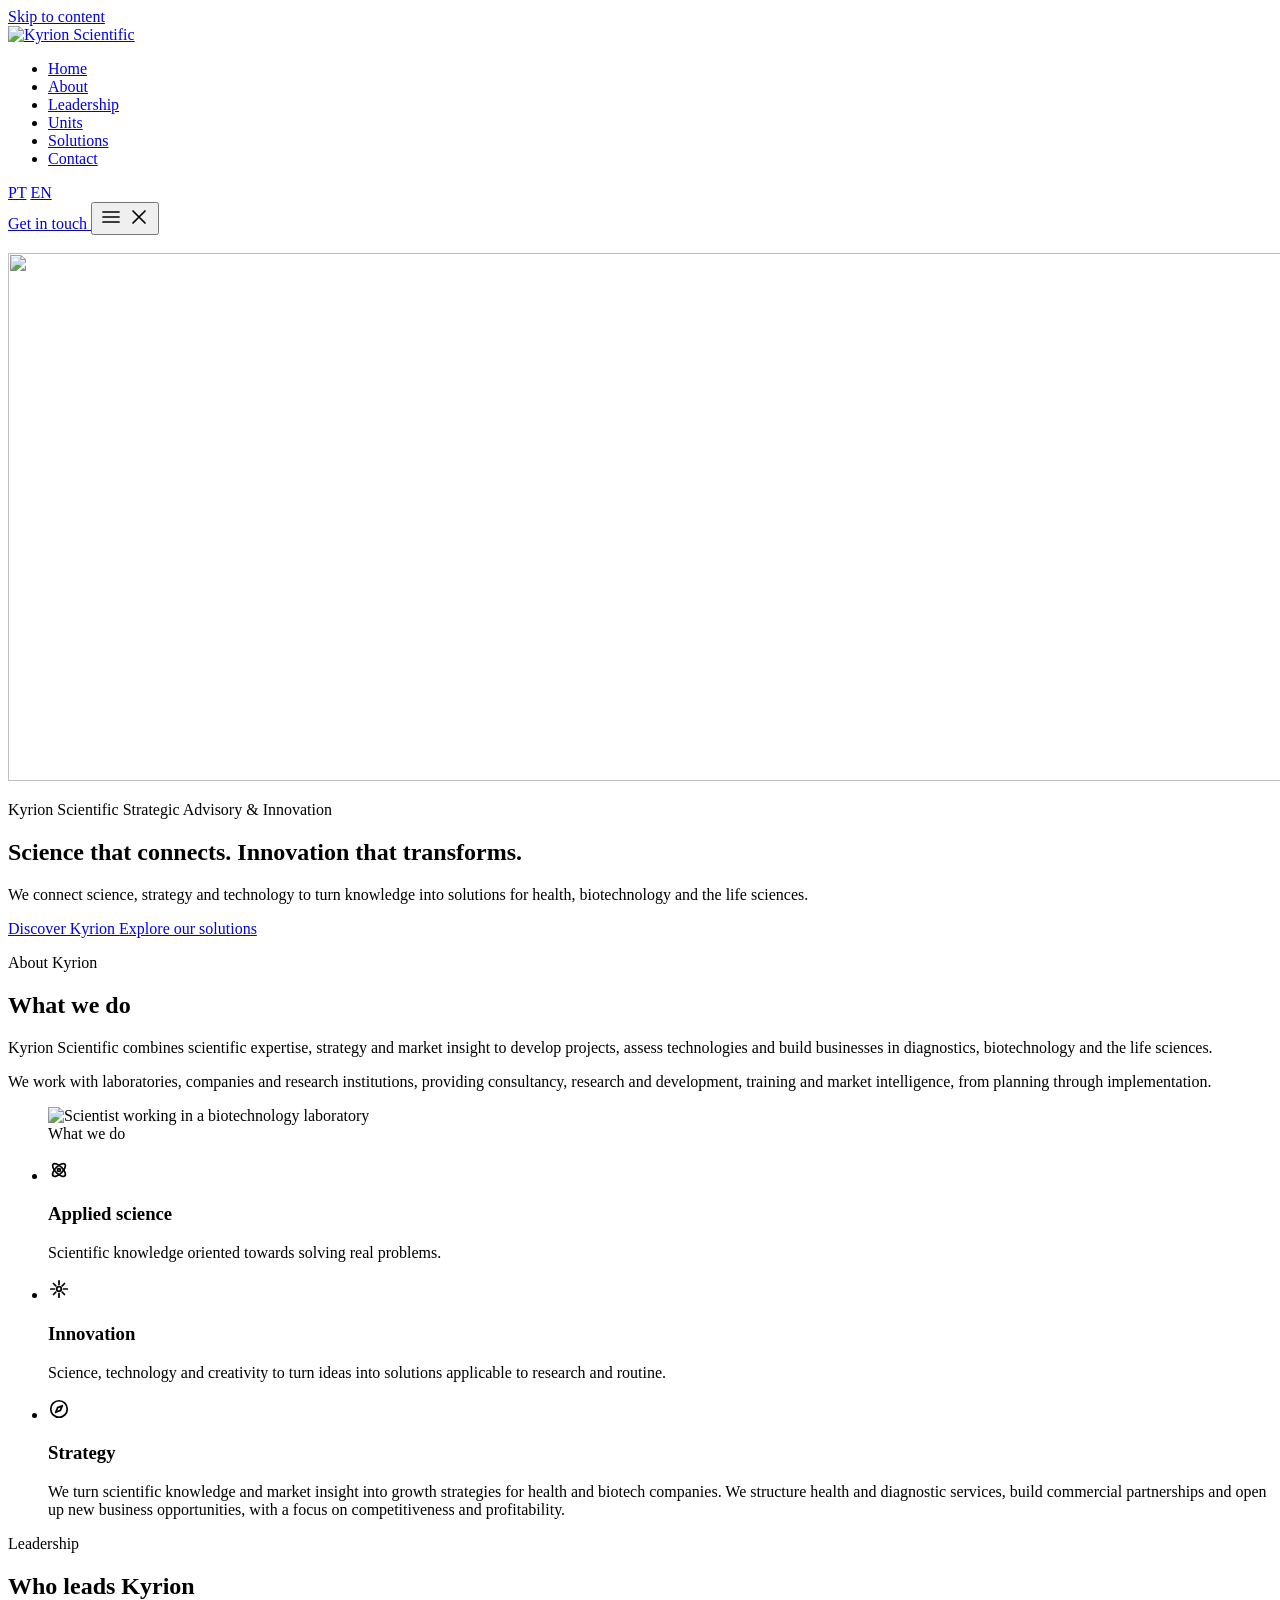
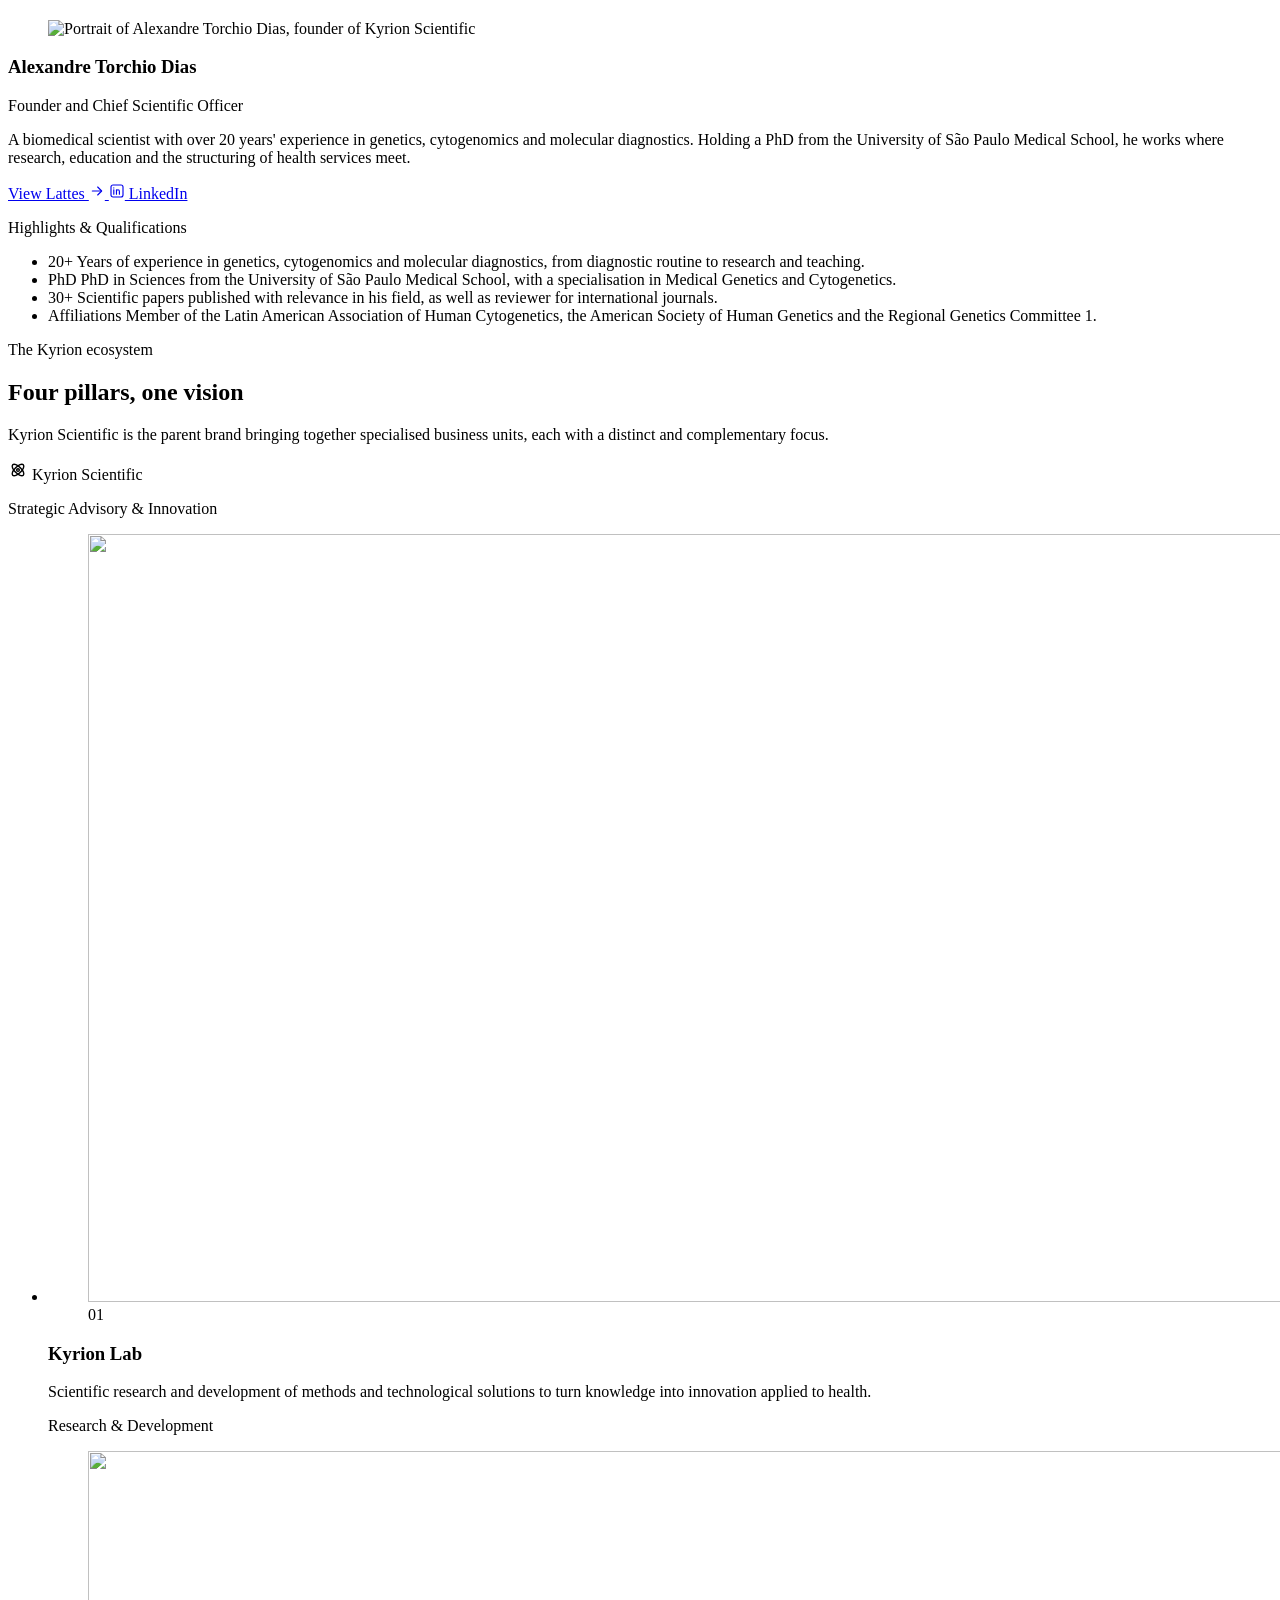
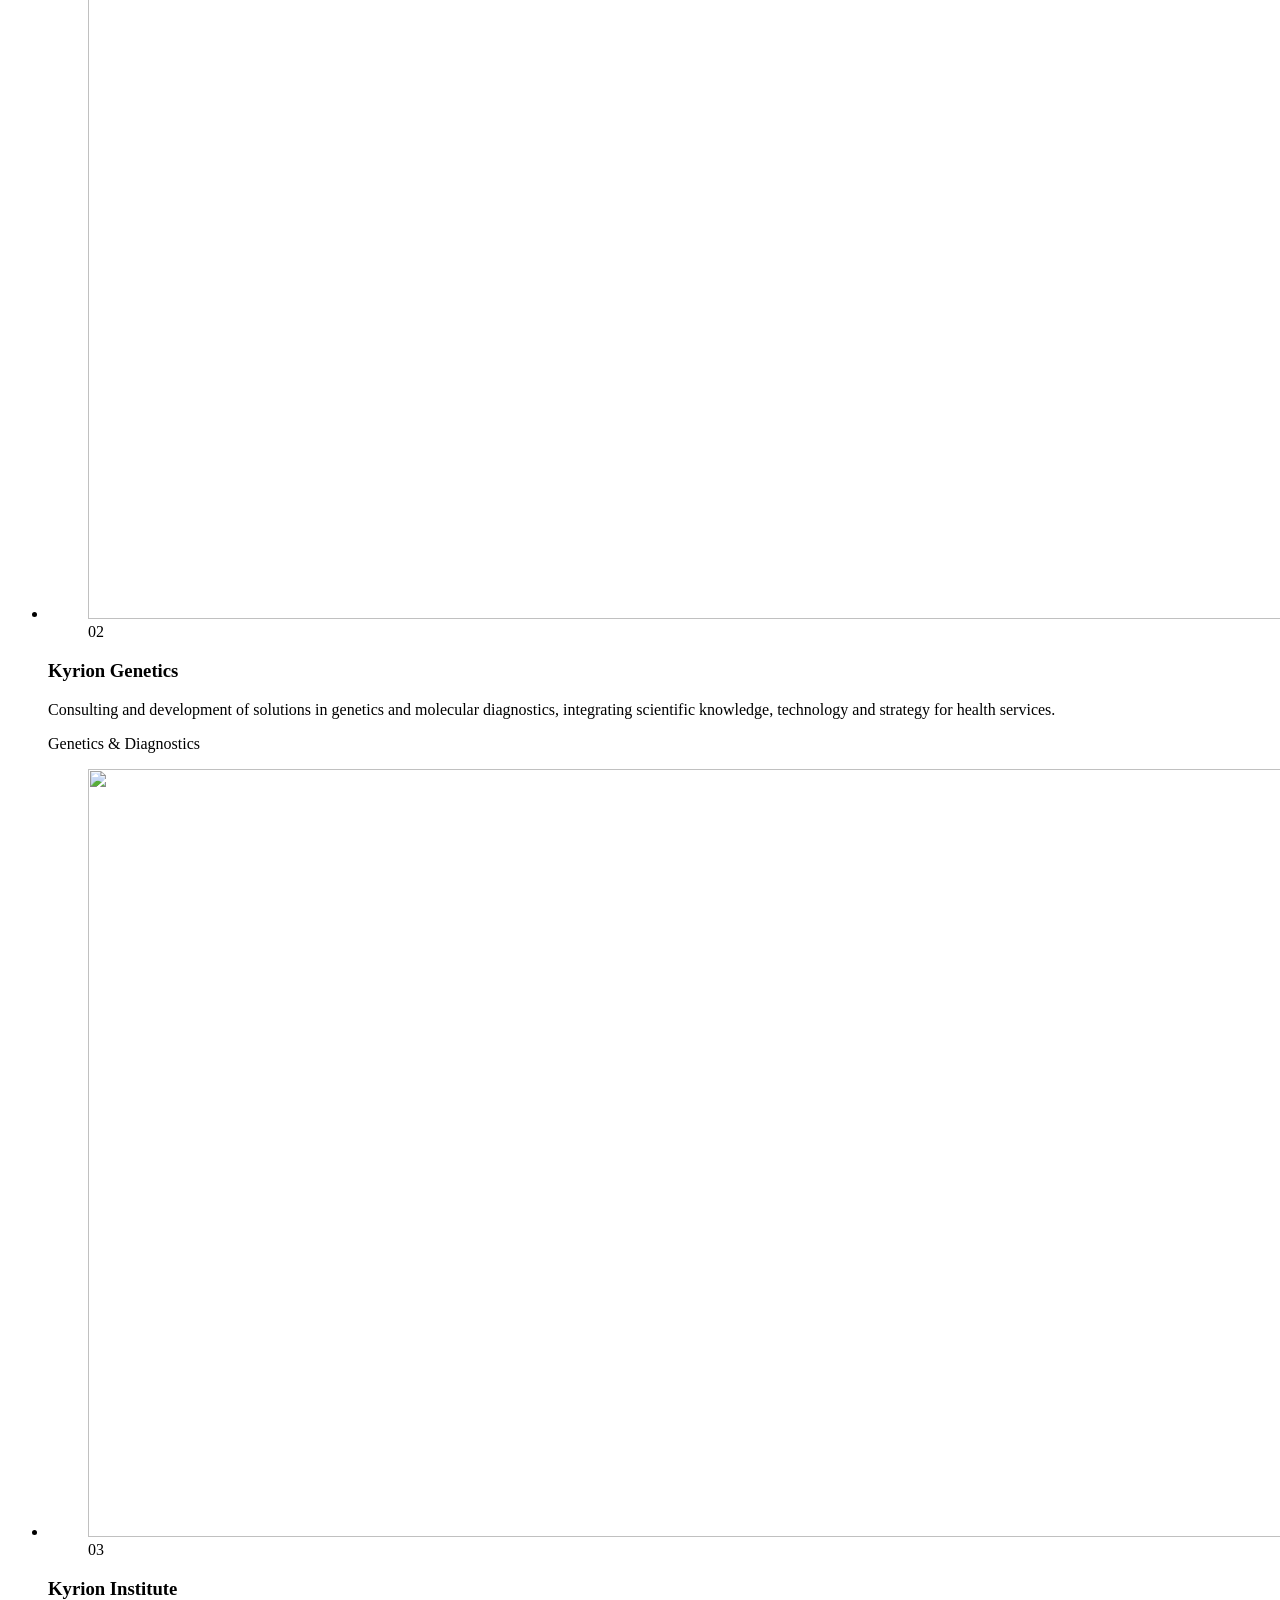
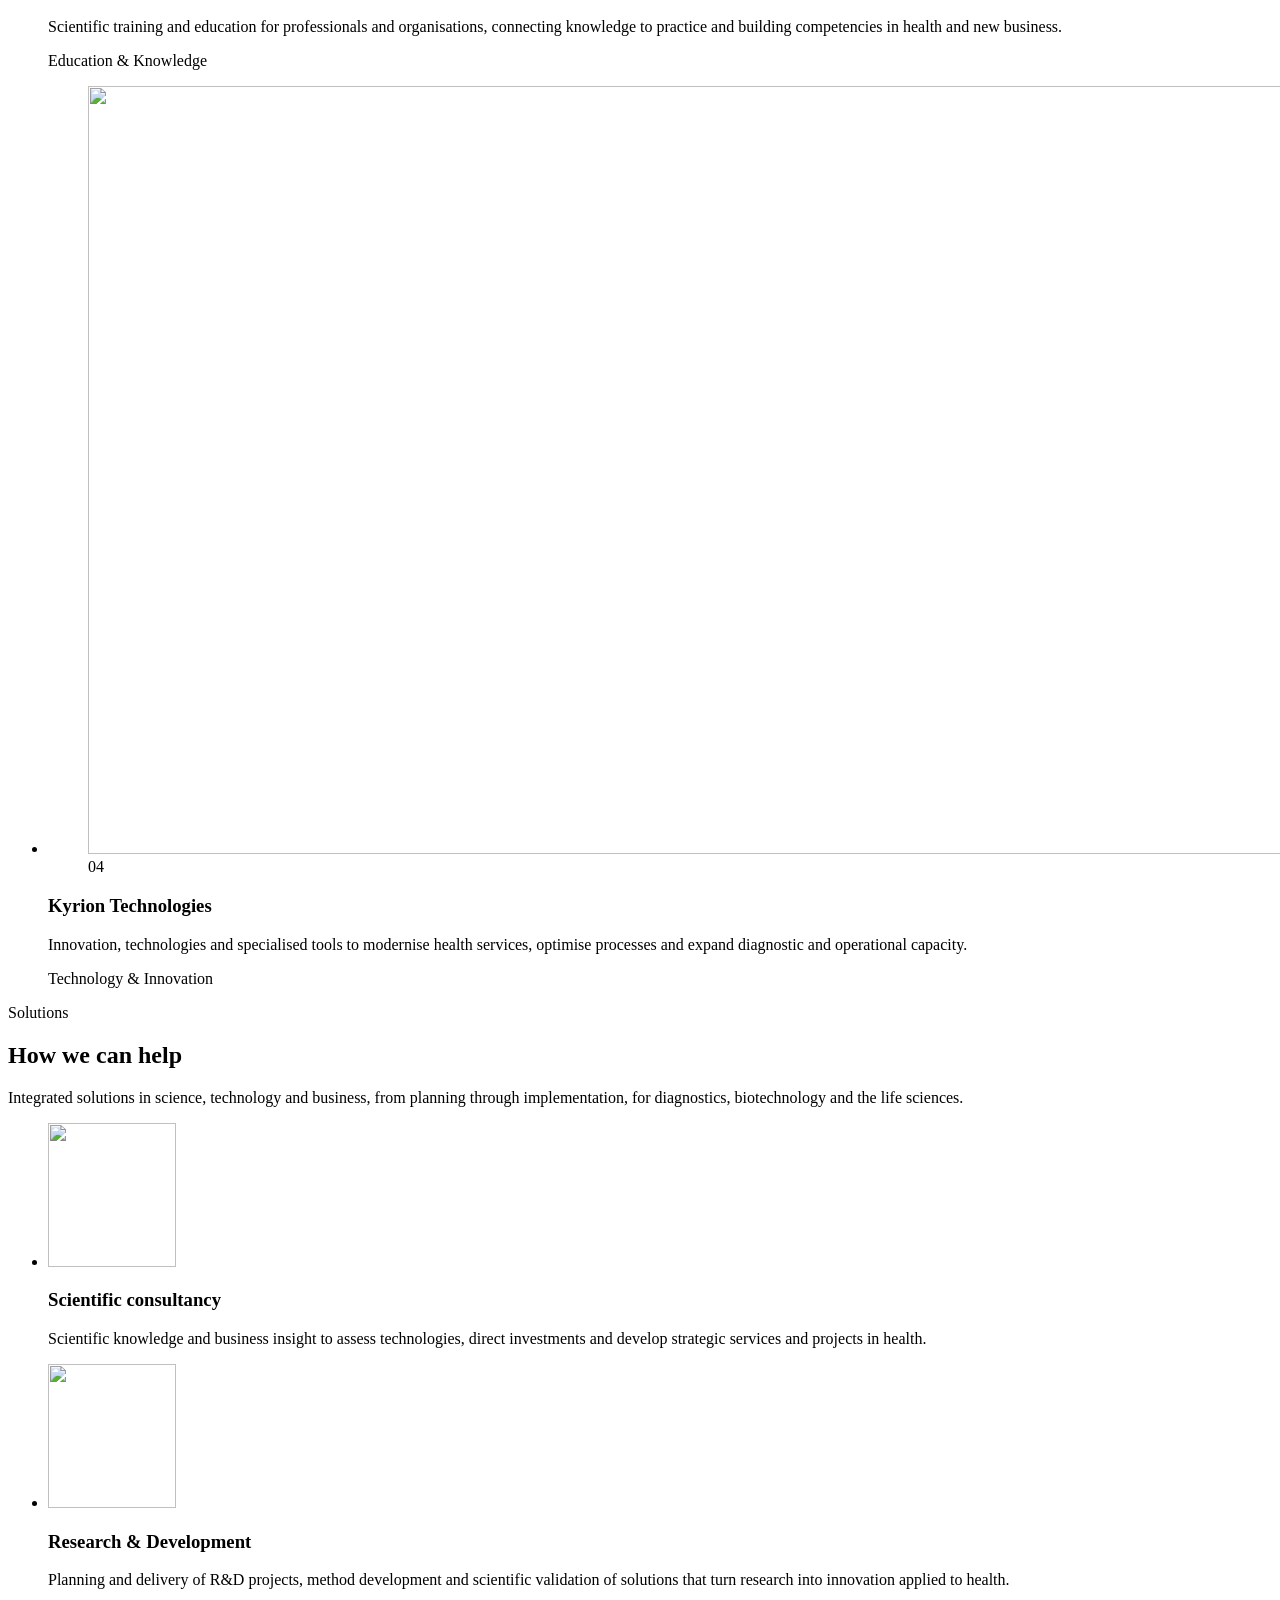
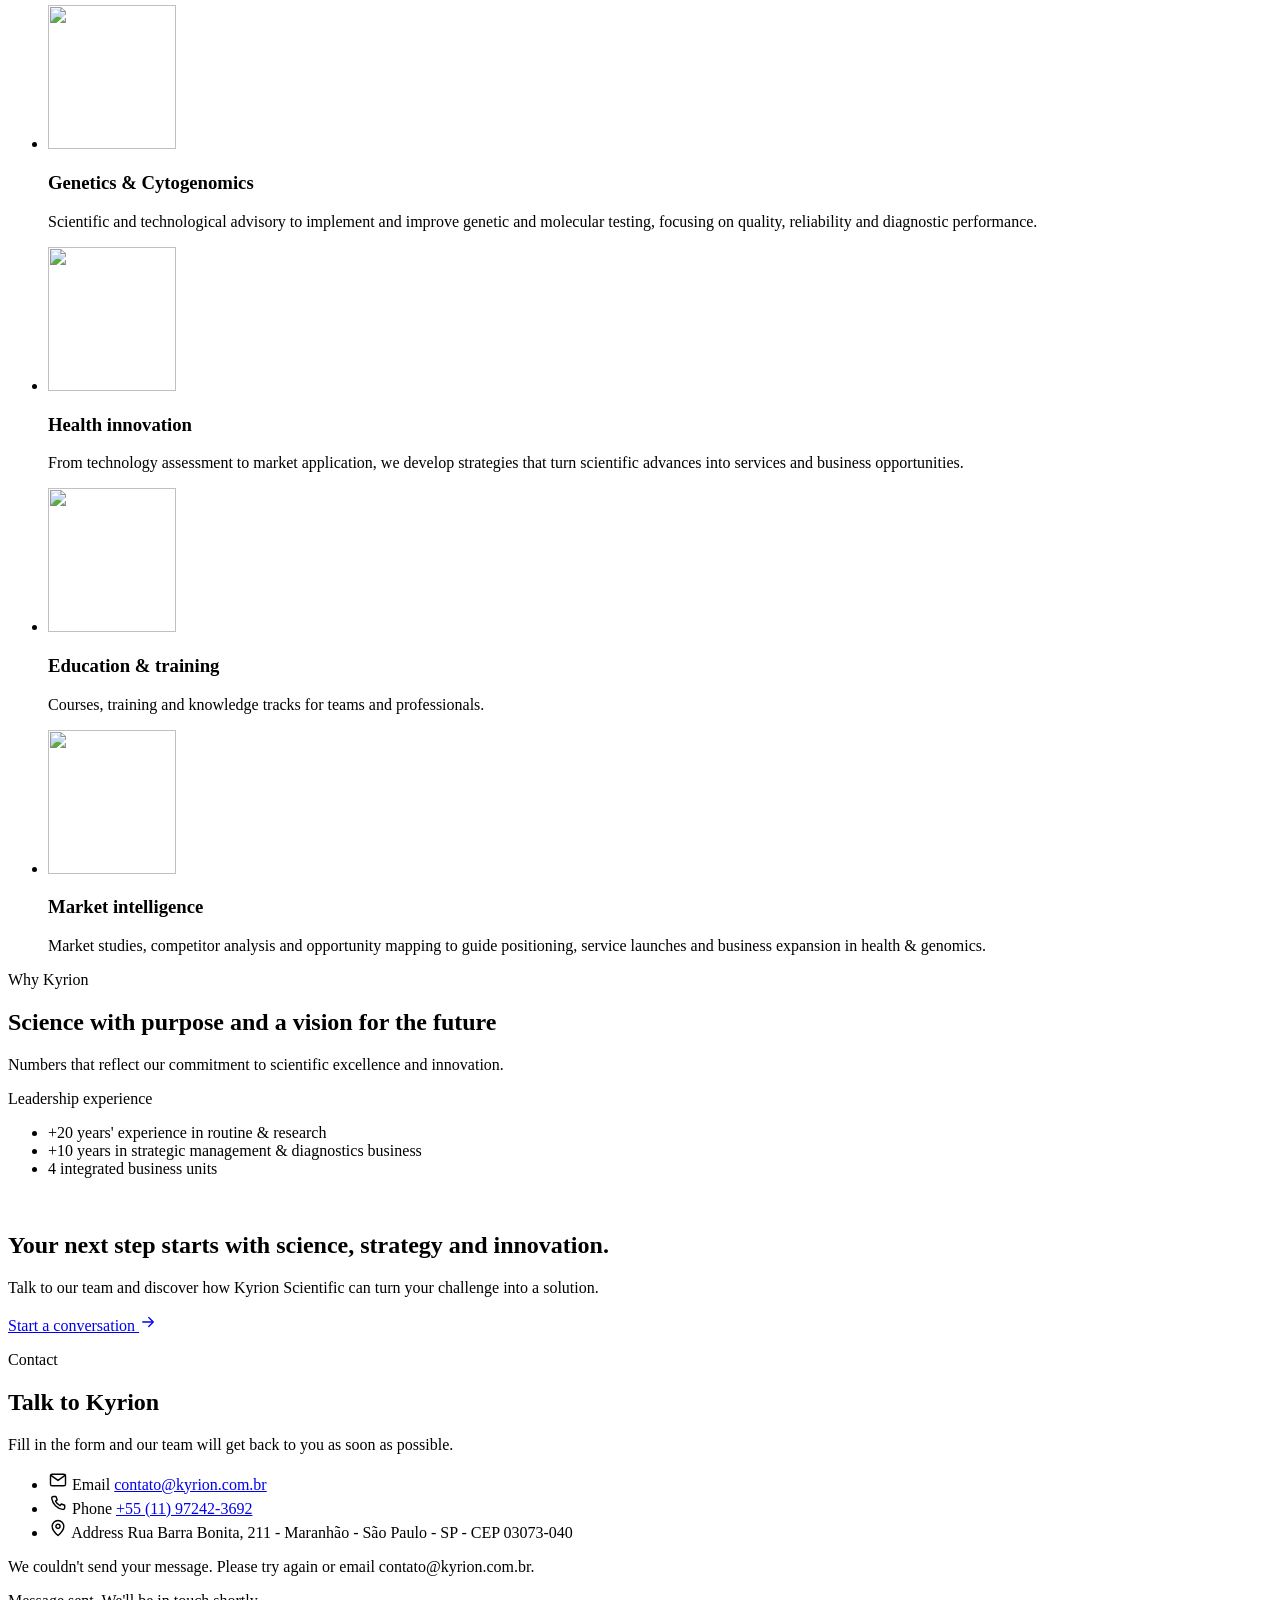
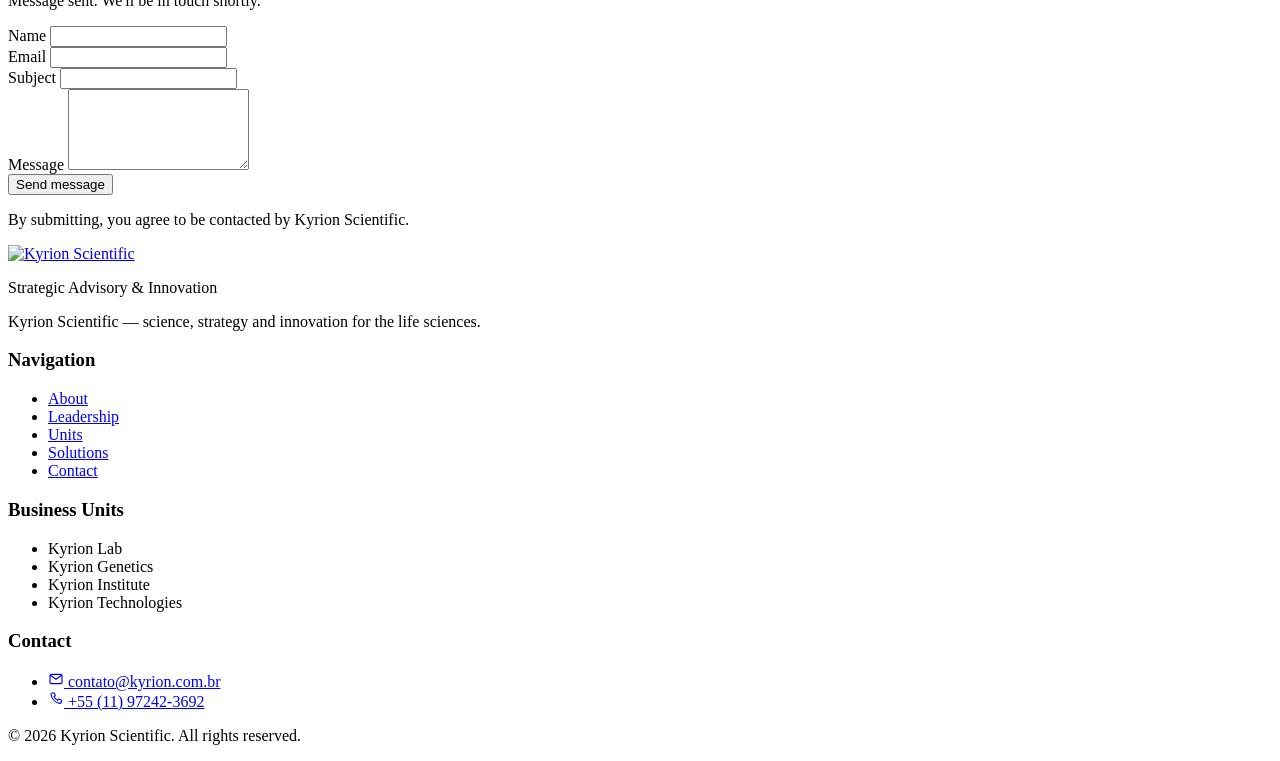
==== commit 52918a51: "deploy: publica site compilado (2026-11-04 10:32)" ====
--- a/en/index.html
+++ b/en/index.html
@@ -1,7 +1,4 @@
 <!DOCTYPE html><html lang="en" class="no-js"> <head><meta charset="utf-8"><meta name="viewport" content="width=device-width, initial-scale=1"><title>Kyrion Scientific — Science that connects. Innovation that transforms.</title><meta name="description" content="We connect scientific expertise, strategy and market insight to develop projects, assess technologies and build businesses in diagnostics, biotechnology and the life sciences."><link rel="canonical" href="https://jekroll.github.io/KYRIONWEBSITE/en/"><link rel="alternate" hreflang="pt-BR" href="https://jekroll.github.io/KYRIONWEBSITE/"><link rel="alternate" hreflang="en" href="https://jekroll.github.io/KYRIONWEBSITE/en/"><link rel="alternate" hreflang="x-default" href="https://jekroll.github.io/KYRIONWEBSITE/"><link rel="icon" type="image/svg+xml" href="/KYRIONWEBSITE/favicon.svg"><link rel="apple-touch-icon" href="/KYRIONWEBSITE/favicon.svg"><meta name="theme-color" content="#002c2d"><meta property="og:type" content="website"><meta property="og:site_name" content="Kyrion Scientific"><meta property="og:title" content="Kyrion Scientific — Science that connects. Innovation that transforms."><meta property="og:description" content="We connect scientific expertise, strategy and market insight to develop projects, assess technologies and build businesses in diagnostics, biotechnology and the life sciences."><meta property="og:url" content="https://jekroll.github.io/KYRIONWEBSITE/en/"><meta property="og:locale" content="en_US"><meta property="og:image" content="https://jekroll.github.io/KYRIONWEBSITE/og-image.jpg"><meta name="twitter:card" content="summary_large_image"><meta name="twitter:title" content="Kyrion Scientific — Science that connects. Innovation that transforms."><meta name="twitter:description" content="We connect scientific expertise, strategy and market insight to develop projects, assess technologies and build businesses in diagnostics, biotechnology and the life sciences."><script type="application/ld+json">{"@context":"https://schema.org","@type":"Organization","name":"Kyrion Scientific","description":"We connect scientific expertise, strategy and market insight to develop projects, assess technologies and build businesses in diagnostics, biotechnology and the life sciences.","url":"https://jekroll.github.io/KYRIONWEBSITE","slogan":"Science that connects. Innovation that transforms."}</script><script>
       document.documentElement.classList.remove('no-js');
-    </script><link rel="stylesheet" href="/KYRIONWEBSITE/_astro/index.CPPf2Juo.css"></head> <body> <a class="skip-link" href="#main">Skip to content</a>  <header class="site-header" id="site-header" data-header data-astro-cid-3ef6ksr2> <div class="site-header__inner container container--wide" data-astro-cid-3ef6ksr2> <a href="/KYRIONWEBSITE/en/" class="brand site-header__brand" aria-label="Kyrion Scientific — home" style="--brand-h:34px;--brand-w:126px" data-astro-cid-uaf52tac> <img src="/KYRIONWEBSITE/_astro/logo-new.gGyAkgk_.webp" srcset="/KYRIONWEBSITE/_astro/logo-new.gGyAkgk_.webp 1x, /KYRIONWEBSITE/_astro/logo-new.DoVqcS7O.png 1x" alt="Kyrion Scientific" width="126" height="34" decoding="async" loading="eager" data-astro-cid-uaf52tac> </a>  <nav class="site-nav" id="site-nav" data-nav aria-label="Home" data-astro-cid-3ef6ksr2> <ul class="site-nav__list" data-astro-cid-3ef6ksr2> <li data-astro-cid-3ef6ksr2> <a class="site-nav__link" href="/KYRIONWEBSITE/en/#inicio" data-nav-link data-astro-cid-3ef6ksr2>Home</a> </li><li data-astro-cid-3ef6ksr2> <a class="site-nav__link" href="/KYRIONWEBSITE/en/#sobre" data-nav-link data-astro-cid-3ef6ksr2>About</a> </li><li data-astro-cid-3ef6ksr2> <a class="site-nav__link" href="/KYRIONWEBSITE/en/#lideranca" data-nav-link data-astro-cid-3ef6ksr2>Leadership</a> </li><li data-astro-cid-3ef6ksr2> <a class="site-nav__link" href="/KYRIONWEBSITE/en/#grupos" data-nav-link data-astro-cid-3ef6ksr2>Units</a> </li><li data-astro-cid-3ef6ksr2> <a class="site-nav__link" href="/KYRIONWEBSITE/en/#solucoes" data-nav-link data-astro-cid-3ef6ksr2>Solutions</a> </li><li data-astro-cid-3ef6ksr2> <a class="site-nav__link" href="/KYRIONWEBSITE/en/#contato" data-nav-link data-astro-cid-3ef6ksr2>Contact</a> </li> </ul> </nav> <div class="site-header__actions" data-astro-cid-3ef6ksr2> <div class="lang" role="group" aria-label="Language" data-astro-cid-3ef6ksr2> <a class="lang__opt" href="/KYRIONWEBSITE/" hreflang="pt" data-astro-cid-3ef6ksr2>PT</a> <span class="lang__sep" aria-hidden="true" data-astro-cid-3ef6ksr2></span> <a class="lang__opt is-active" href="/KYRIONWEBSITE/en/" aria-current="true" hreflang="en" data-astro-cid-3ef6ksr2>EN</a> </div> <a class="btn btn--primary btn--sm site-header__cta" href="/KYRIONWEBSITE/en/#contato" data-astro-cid-3ef6ksr2> Get in touch </a> <button class="site-header__toggle" type="button" data-menu-toggle aria-expanded="false" aria-controls="site-nav" aria-label="Open menu" data-astro-cid-3ef6ksr2> <span class="site-header__toggle-open" data-astro-cid-3ef6ksr2><svg class="icon" width="24" height="24" viewBox="0 0 24 24" fill="none" stroke="currentColor" stroke-width="1.7" stroke-linecap="round" stroke-linejoin="round" aria-hidden="true" focusable="false" data-astro-cid-4ckhetd2>             <path d="M4 7h16M4 12h16M4 17h16" data-astro-cid-4ckhetd2></path>       </svg> </span> <span class="site-header__toggle-close" data-astro-cid-3ef6ksr2><svg class="icon" width="24" height="24" viewBox="0 0 24 24" fill="none" stroke="currentColor" stroke-width="1.7" stroke-linecap="round" stroke-linejoin="round" aria-hidden="true" focusable="false" data-astro-cid-4ckhetd2>              <path d="M6 6l12 12M18 6 6 18" data-astro-cid-4ckhetd2></path>      </svg> </span> </button> </div> </div> </header> <div class="site-header__scrim" data-menu-scrim hidden data-astro-cid-3ef6ksr2></div>  <main id="main"> <section class="hero" id="inicio" aria-labelledby="hero-title" data-astro-cid-bbe6dxrz> <div class="hero__card" data-astro-cid-bbe6dxrz> <!-- Blurred copy of the same plate, so the padding blends seamlessly
-         with the sharp, uncropped image. --> <div class="hero__backdrop" aria-hidden="true" data-astro-cid-bbe6dxrz> <img src="/KYRIONWEBSITE/_astro/hero-bg.C8MBA4jN.webp" alt="" loading="eager" decoding="async" data-astro-cid-bbe6dxrz> </div> <picture class="hero__photo" data-astro-cid-bbe6dxrz> <source srcset="/KYRIONWEBSITE/_astro/hero-bg.D-Uu-HRz.avif 1920w" type="image/avif" data-astro-cid-bbe6dxrz> <source srcset="/KYRIONWEBSITE/_astro/hero-bg.C8MBA4jN.webp 1920w" type="image/webp" data-astro-cid-bbe6dxrz> <img src="/KYRIONWEBSITE/_astro/hero-bg.DYgstmwq.jpg" srcset="/KYRIONWEBSITE/_astro/hero-bg.DYgstmwq.jpg 1920w, /KYRIONWEBSITE/_astro/hero-bg@2x.C8WDKdjT.jpg 2560w" sizes="100vw" width="1920" height="528" alt="" fetchpriority="high" decoding="async" aria-hidden="true" data-astro-cid-bbe6dxrz> </picture> <div class="hero__overlay" aria-hidden="true" data-astro-cid-bbe6dxrz></div> <div class="hero__inner" data-astro-cid-bbe6dxrz> <div class="hero__content-wrapper" data-astro-cid-bbe6dxrz> <div class="hero__content" data-astro-cid-bbe6dxrz> <p class="hero__eyebrow" data-astro-cid-bbe6dxrz> <span class="hero__brand" data-astro-cid-bbe6dxrz>Kyrion Scientific</span> <span class="hero__sub" data-astro-cid-bbe6dxrz>Strategic Advisory &amp; Innovation</span> </p> <h1 class="hero__title" id="hero-title" data-reveal data-astro-cid-bbe6dxrz> <span data-astro-cid-bbe6dxrz>Science that connects.</span> <span data-astro-cid-bbe6dxrz>Innovation that transforms.</span> </h1> <p class="hero__lead" data-reveal style="--reveal-delay:90ms" data-astro-cid-bbe6dxrz>We connect science, strategy and technology to turn knowledge into solutions for health, biotechnology and the life sciences.</p> <div class="hero__actions" data-reveal style="--reveal-delay:180ms" data-astro-cid-bbe6dxrz> <a class="btn btn--primary" href="/KYRIONWEBSITE/en/#sobre" data-astro-cid-bbe6dxrz> Discover Kyrion </a> <a class="btn btn--ghost" href="/KYRIONWEBSITE/en/#solucoes" data-astro-cid-bbe6dxrz> Explore our solutions </a> </div> </div> </div> </div> </div> </section>  <section class="section section--surface about" id="sobre" aria-labelledby="about-title" data-astro-cid-v2cbyr3p> <div class="container" data-astro-cid-v2cbyr3p> <div class="about__grid" data-astro-cid-v2cbyr3p> <div class="about__intro" data-reveal data-astro-cid-v2cbyr3p> <p class="kicker" data-astro-cid-v2cbyr3p>About Kyrion</p> <h2 id="about-title" data-astro-cid-v2cbyr3p>What we do</h2> <p class="about__lead" data-astro-cid-v2cbyr3p>Kyrion Scientific combines scientific expertise, strategy and market insight to develop projects, assess technologies and build businesses in diagnostics, biotechnology and the life sciences.</p> <p class="about__body" data-astro-cid-v2cbyr3p>We work with laboratories, companies and research institutions, providing consultancy, research and development, training and market intelligence, from planning through implementation.</p> </div> <figure class="about__media" data-reveal style="--reveal-delay:100ms" data-astro-cid-v2cbyr3p> <picture data-astro-cid-v2cbyr3p> <source srcset="/KYRIONWEBSITE/_astro/about-lab.DQNUo1HB.webp" type="image/webp" data-astro-cid-v2cbyr3p> <img src="/KYRIONWEBSITE/_astro/about-lab.DrcKUUM2.jpg" alt="Scientist working in a biotechnology laboratory" width="1200" height="896" loading="lazy" decoding="async" data-astro-cid-v2cbyr3p> </picture> <figcaption class="visually-hidden" data-astro-cid-v2cbyr3p>What we do</figcaption> </figure> </div> <ul class="about__values" data-astro-cid-v2cbyr3p> <li class="about__card" data-reveal style="--reveal-delay:0ms" data-astro-cid-v2cbyr3p> <span class="about__chip" data-astro-cid-v2cbyr3p> <svg class="icon" width="22" height="22" viewBox="0 0 24 24" fill="none" stroke="currentColor" stroke-width="1.9" stroke-linecap="round" stroke-linejoin="round" aria-hidden="true" focusable="false" data-astro-cid-4ckhetd2>        <circle cx="12" cy="12" r="1.6" data-astro-cid-4ckhetd2></circle> <ellipse cx="12" cy="12" rx="9" ry="4" transform="rotate(45 12 12)" data-astro-cid-4ckhetd2></ellipse> <ellipse cx="12" cy="12" rx="9" ry="4" transform="rotate(-45 12 12)" data-astro-cid-4ckhetd2></ellipse>              </svg>  </span> <div class="about__card-body" data-astro-cid-v2cbyr3p> <h3 data-astro-cid-v2cbyr3p>Applied science</h3> <p data-astro-cid-v2cbyr3p>Scientific knowledge oriented towards solving real problems.</p> </div> </li><li class="about__card" data-reveal style="--reveal-delay:90ms" data-astro-cid-v2cbyr3p> <span class="about__chip" data-astro-cid-v2cbyr3p> <svg class="icon" width="22" height="22" viewBox="0 0 24 24" fill="none" stroke="currentColor" stroke-width="1.9" stroke-linecap="round" stroke-linejoin="round" aria-hidden="true" focusable="false" data-astro-cid-4ckhetd2>         <path d="M12 3v4M12 17v4M3 12h4M17 12h4M6 6l2.5 2.5M15.5 15.5 18 18M18 6l-2.5 2.5M8.5 15.5 6 18" data-astro-cid-4ckhetd2></path> <circle cx="12" cy="12" r="2.5" data-astro-cid-4ckhetd2></circle>             </svg>  </span> <div class="about__card-body" data-astro-cid-v2cbyr3p> <h3 data-astro-cid-v2cbyr3p>Innovation</h3> <p data-astro-cid-v2cbyr3p>Science, technology and creativity to turn ideas into solutions applicable to research and routine.</p> </div> </li><li class="about__card" data-reveal style="--reveal-delay:180ms" data-astro-cid-v2cbyr3p> <span class="about__chip" data-astro-cid-v2cbyr3p> <svg class="icon" width="22" height="22" viewBox="0 0 24 24" fill="none" stroke="currentColor" stroke-width="1.9" stroke-linecap="round" stroke-linejoin="round" aria-hidden="true" focusable="false" data-astro-cid-4ckhetd2>  <circle cx="12" cy="12" r="9" data-astro-cid-4ckhetd2></circle> <path d="m15.6 8.4-2.1 5.1-5.1 2.1 2.1-5.1z" data-astro-cid-4ckhetd2></path>                    </svg>  </span> <div class="about__card-body" data-astro-cid-v2cbyr3p> <h3 data-astro-cid-v2cbyr3p>Strategy</h3> <p data-astro-cid-v2cbyr3p>We turn scientific knowledge and market insight into growth strategies for health and biotech companies. We structure health and diagnostic services, build commercial partnerships and open up new business opportunities, with a focus on competitiveness and profitability.</p> </div> </li> </ul> </div> </section>  <section class="section section--dark leadership" id="lideranca" aria-labelledby="leadership-title" data-astro-cid-u57r3c23> <div class="container" data-astro-cid-u57r3c23> <!-- isolated section header --> <header class="leadership__head" data-reveal data-astro-cid-u57r3c23> <p class="kicker" data-astro-cid-u57r3c23>Leadership</p> <h2 id="leadership-title" data-astro-cid-u57r3c23>Who leads Kyrion</h2> </header> <!-- framed portrait left · identity + bio + CTA right --> <div class="leadership__profile" data-astro-cid-u57r3c23> <figure class="leadership__frame" data-reveal data-astro-cid-u57r3c23> <picture data-astro-cid-u57r3c23> <source srcset="/KYRIONWEBSITE/_astro/leader-portrait.DbD857Hm.webp" type="image/webp" data-astro-cid-u57r3c23> <img src="/KYRIONWEBSITE/_astro/leader-portrait.BWV4aZXW.jpg" alt="Portrait of Alexandre Torchio Dias, founder of Kyrion Scientific" width="800" height="923" loading="lazy" decoding="async" data-astro-cid-u57r3c23> </picture> </figure> <div class="leadership__content" data-reveal style="--reveal-delay:100ms" data-astro-cid-u57r3c23> <div class="leadership__identity" data-astro-cid-u57r3c23> <h3 data-astro-cid-u57r3c23>Alexandre Torchio Dias</h3> <p class="leadership__role" data-astro-cid-u57r3c23>Founder and Chief Scientific Officer</p> </div> <p class="leadership__bio" data-astro-cid-u57r3c23>A biomedical scientist with over 20 years&#39; experience in genetics, cytogenomics and molecular diagnostics. Holding a PhD from the University of São Paulo Medical School, he works where research, education and the structuring of health services meet.</p> <div class="leadership__links" data-astro-cid-u57r3c23> <a class="btn btn--primary btn--sm" href="http://lattes.cnpq.br/3293784131021507" target="_blank" rel="noopener noreferrer" data-astro-cid-u57r3c23> View Lattes <svg class="icon" width="16" height="16" viewBox="0 0 24 24" fill="none" stroke="currentColor" stroke-width="1.7" stroke-linecap="round" stroke-linejoin="round" aria-hidden="true" focusable="false" data-astro-cid-4ckhetd2>             <path d="M5 12h13" data-astro-cid-4ckhetd2></path> <path d="m13 6 6 6-6 6" data-astro-cid-4ckhetd2></path>         </svg>  </a> <a class="btn btn--light btn--sm" href="https://www.linkedin.com/in/alexandre-torchio-dias-54872938/" target="_blank" rel="noopener noreferrer" data-astro-cid-u57r3c23> <svg class="icon" width="16" height="16" viewBox="0 0 24 24" fill="none" stroke="currentColor" stroke-width="1.7" stroke-linecap="round" stroke-linejoin="round" aria-hidden="true" focusable="false" data-astro-cid-4ckhetd2>                    <rect x="3" y="3" width="18" height="18" rx="3" data-astro-cid-4ckhetd2></rect> <path d="M7.2 10.2v6.6" data-astro-cid-4ckhetd2></path> <path d="M7.2 7.4v.02" data-astro-cid-4ckhetd2></path> <path d="M11.2 16.8v-6.6M11.2 12.6c0-1.4.8-2.4 2.2-2.4s2.2 1 2.2 2.4v4.2" data-astro-cid-4ckhetd2></path>  </svg>  LinkedIn </a> </div> </div> </div> <!-- full-width metrics band --> <div class="leadership__band" data-reveal style="--reveal-delay:160ms" data-astro-cid-u57r3c23> <p class="leadership__band-label" data-astro-cid-u57r3c23>Highlights &amp; Qualifications</p> <ul class="leadership__metrics" data-astro-cid-u57r3c23> <li class="leadership__metric" data-astro-cid-u57r3c23> <span class="leadership__metric-value" data-astro-cid-u57r3c23>20+</span> <span class="leadership__metric-label" data-astro-cid-u57r3c23>Years of experience in genetics, cytogenomics and molecular diagnostics, from diagnostic routine to research and teaching.</span> </li><li class="leadership__metric" data-astro-cid-u57r3c23> <span class="leadership__metric-value" data-astro-cid-u57r3c23>PhD</span> <span class="leadership__metric-label" data-astro-cid-u57r3c23>PhD in Sciences from the University of São Paulo Medical School, with a specialisation in Medical Genetics and Cytogenetics.</span> </li><li class="leadership__metric" data-astro-cid-u57r3c23> <span class="leadership__metric-value" data-astro-cid-u57r3c23>30+</span> <span class="leadership__metric-label" data-astro-cid-u57r3c23>Scientific papers published with relevance in his field, as well as reviewer for international journals.</span> </li><li class="leadership__metric" data-astro-cid-u57r3c23> <span class="leadership__metric-value" data-astro-cid-u57r3c23>Affiliations</span> <span class="leadership__metric-label" data-astro-cid-u57r3c23>Member of the Latin American Association of Human Cytogenetics, the American Society of Human Genetics and the Regional Genetics Committee 1.</span> </li> </ul> </div> </div> </section>  <section class="section ecosystem" id="grupos" aria-labelledby="ecosystem-title" data-astro-cid-yqvkyiml> <div class="container" data-astro-cid-yqvkyiml> <div class="section-head" data-reveal data-astro-cid-yqvkyiml> <p class="kicker" data-astro-cid-yqvkyiml>The Kyrion ecosystem</p> <h2 id="ecosystem-title" data-astro-cid-yqvkyiml>Four pillars, one vision</h2> <p data-astro-cid-yqvkyiml>Kyrion Scientific is the parent brand bringing together specialised business units, each with a distinct and complementary focus.</p> </div> <div class="ecosystem__parent" data-reveal data-astro-cid-yqvkyiml> <span class="ecosystem__badge" data-astro-cid-yqvkyiml> <svg class="icon" width="20" height="20" viewBox="0 0 24 24" fill="none" stroke="currentColor" stroke-width="1.7" stroke-linecap="round" stroke-linejoin="round" aria-hidden="true" focusable="false" data-astro-cid-4ckhetd2>        <circle cx="12" cy="12" r="1.6" data-astro-cid-4ckhetd2></circle> <ellipse cx="12" cy="12" rx="9" ry="4" transform="rotate(45 12 12)" data-astro-cid-4ckhetd2></ellipse> <ellipse cx="12" cy="12" rx="9" ry="4" transform="rotate(-45 12 12)" data-astro-cid-4ckhetd2></ellipse>              </svg>  Kyrion Scientific </span> <p class="ecosystem__parent-text" data-astro-cid-yqvkyiml>Strategic Advisory &amp; Innovation</p> </div> <ul class="ecosystem__grid" data-astro-cid-yqvkyiml> <li class="ecosystem__item" data-accent="orange" data-reveal style="--reveal-delay:0ms" data-astro-cid-yqvkyiml> <article class="card ecosystem__card" data-astro-cid-yqvkyiml> <figure class="ecosystem__media" aria-hidden="true" data-astro-cid-yqvkyiml> <img src="/KYRIONWEBSITE/_astro/pillar-lab.C-nQlmTT.jpg" alt="" width="1376" height="768" loading="lazy" decoding="async" data-astro-cid-yqvkyiml> <span class="ecosystem__num" aria-hidden="true" data-astro-cid-yqvkyiml>01</span> </figure> <div class="ecosystem__body" data-astro-cid-yqvkyiml> <h3 data-astro-cid-yqvkyiml>Kyrion Lab</h3> <p data-astro-cid-yqvkyiml>Scientific research and development of methods and technological solutions to turn knowledge into innovation applied to health.</p> <span class="ecosystem__tag" data-astro-cid-yqvkyiml>Research &amp; Development</span> </div> </article> </li><li class="ecosystem__item" data-accent="periwinkle" data-reveal style="--reveal-delay:80ms" data-astro-cid-yqvkyiml> <article class="card ecosystem__card" data-astro-cid-yqvkyiml> <figure class="ecosystem__media" aria-hidden="true" data-astro-cid-yqvkyiml> <img src="/KYRIONWEBSITE/_astro/pillar-genetics.BRFj-R60.jpg" alt="" width="1376" height="768" loading="lazy" decoding="async" data-astro-cid-yqvkyiml> <span class="ecosystem__num" aria-hidden="true" data-astro-cid-yqvkyiml>02</span> </figure> <div class="ecosystem__body" data-astro-cid-yqvkyiml> <h3 data-astro-cid-yqvkyiml>Kyrion Genetics</h3> <p data-astro-cid-yqvkyiml>Consulting and development of solutions in genetics and molecular diagnostics, integrating scientific knowledge, technology and strategy for health services.</p> <span class="ecosystem__tag" data-astro-cid-yqvkyiml>Genetics &amp; Diagnostics</span> </div> </article> </li><li class="ecosystem__item" data-accent="lime" data-reveal style="--reveal-delay:160ms" data-astro-cid-yqvkyiml> <article class="card ecosystem__card" data-astro-cid-yqvkyiml> <figure class="ecosystem__media" aria-hidden="true" data-astro-cid-yqvkyiml> <img src="/KYRIONWEBSITE/_astro/pillar-institute.BL2FJ0N2.jpg" alt="" width="1376" height="768" loading="lazy" decoding="async" data-astro-cid-yqvkyiml> <span class="ecosystem__num" aria-hidden="true" data-astro-cid-yqvkyiml>03</span> </figure> <div class="ecosystem__body" data-astro-cid-yqvkyiml> <h3 data-astro-cid-yqvkyiml>Kyrion Institute</h3> <p data-astro-cid-yqvkyiml>Scientific training and education for professionals and organisations, connecting knowledge to practice and building competencies in health and new business.</p> <span class="ecosystem__tag" data-astro-cid-yqvkyiml>Education &amp; Knowledge</span> </div> </article> </li><li class="ecosystem__item" data-accent="navy" data-reveal style="--reveal-delay:240ms" data-astro-cid-yqvkyiml> <article class="card ecosystem__card" data-astro-cid-yqvkyiml> <figure class="ecosystem__media" aria-hidden="true" data-astro-cid-yqvkyiml> <img src="/KYRIONWEBSITE/_astro/pillar-technologies.C7Kxhx0w.jpg" alt="" width="1376" height="768" loading="lazy" decoding="async" data-astro-cid-yqvkyiml> <span class="ecosystem__num" aria-hidden="true" data-astro-cid-yqvkyiml>04</span> </figure> <div class="ecosystem__body" data-astro-cid-yqvkyiml> <h3 data-astro-cid-yqvkyiml>Kyrion Technologies</h3> <p data-astro-cid-yqvkyiml>Innovation, technologies and specialised tools to modernise health services, optimise processes and expand diagnostic and operational capacity.</p> <span class="ecosystem__tag" data-astro-cid-yqvkyiml>Technology &amp; Innovation</span> </div> </article> </li> </ul> </div> </section>  <section class="section section--surface solutions" id="solucoes" aria-labelledby="solutions-title" data-astro-cid-vj7y5fzp> <div class="container" data-astro-cid-vj7y5fzp> <div class="section-head" data-reveal data-astro-cid-vj7y5fzp> <p class="kicker" data-astro-cid-vj7y5fzp>Solutions</p> <h2 id="solutions-title" data-astro-cid-vj7y5fzp>How we can help</h2> <p data-astro-cid-vj7y5fzp>Integrated solutions in science, technology and business, from planning through implementation, for diagnostics, biotechnology and the life sciences.</p> </div> <ul class="grid grid--3 solutions__grid" data-astro-cid-vj7y5fzp> <li data-accent="orange" data-reveal style="--reveal-delay:0ms" data-astro-cid-vj7y5fzp> <article class="card solutions__card" data-astro-cid-vj7y5fzp> <img class="solutions__tile" src="/KYRIONWEBSITE/_astro/consultoria.Cqw3ckSS.webp" alt="" width="128" height="144" loading="lazy" decoding="async" aria-hidden="true" data-astro-cid-vj7y5fzp> <h3 data-astro-cid-vj7y5fzp>Scientific consultancy</h3> <p data-astro-cid-vj7y5fzp>Scientific knowledge and business insight to assess technologies, direct investments and develop strategic services and projects in health.</p> </article> </li><li data-accent="periwinkle" data-reveal style="--reveal-delay:70ms" data-astro-cid-vj7y5fzp> <article class="card solutions__card" data-astro-cid-vj7y5fzp> <img class="solutions__tile" src="/KYRIONWEBSITE/_astro/pesquisa.BmiKWcl9.webp" alt="" width="128" height="144" loading="lazy" decoding="async" aria-hidden="true" data-astro-cid-vj7y5fzp> <h3 data-astro-cid-vj7y5fzp>Research &amp; Development</h3> <p data-astro-cid-vj7y5fzp>Planning and delivery of R&amp;D projects, method development and scientific validation of solutions that turn research into innovation applied to health.</p> </article> </li><li data-accent="lime" data-reveal style="--reveal-delay:140ms" data-astro-cid-vj7y5fzp> <article class="card solutions__card" data-astro-cid-vj7y5fzp> <img class="solutions__tile" src="/KYRIONWEBSITE/_astro/diagnostico.CxVU6_EM.webp" alt="" width="128" height="144" loading="lazy" decoding="async" aria-hidden="true" data-astro-cid-vj7y5fzp> <h3 data-astro-cid-vj7y5fzp>Genetics &amp; Cytogenomics</h3> <p data-astro-cid-vj7y5fzp>Scientific and technological advisory to implement and improve genetic and molecular testing, focusing on quality, reliability and diagnostic performance.</p> </article> </li><li data-accent="navy" data-reveal style="--reveal-delay:210ms" data-astro-cid-vj7y5fzp> <article class="card solutions__card" data-astro-cid-vj7y5fzp> <img class="solutions__tile" src="/KYRIONWEBSITE/_astro/biotech.B4dVZGqE.webp" alt="" width="128" height="144" loading="lazy" decoding="async" aria-hidden="true" data-astro-cid-vj7y5fzp> <h3 data-astro-cid-vj7y5fzp>Health innovation</h3> <p data-astro-cid-vj7y5fzp>From technology assessment to market application, we develop strategies that turn scientific advances into services and business opportunities.</p> </article> </li><li data-accent="orange" data-reveal style="--reveal-delay:280ms" data-astro-cid-vj7y5fzp> <article class="card solutions__card" data-astro-cid-vj7y5fzp> <img class="solutions__tile" src="/KYRIONWEBSITE/_astro/educacao.DjyEGRSN.webp" alt="" width="128" height="144" loading="lazy" decoding="async" aria-hidden="true" data-astro-cid-vj7y5fzp> <h3 data-astro-cid-vj7y5fzp>Education &amp; training</h3> <p data-astro-cid-vj7y5fzp>Courses, training and knowledge tracks for teams and professionals.</p> </article> </li><li data-accent="periwinkle" data-reveal style="--reveal-delay:350ms" data-astro-cid-vj7y5fzp> <article class="card solutions__card" data-astro-cid-vj7y5fzp> <img class="solutions__tile" src="/KYRIONWEBSITE/_astro/tecnologia.T-dvYS2X.webp" alt="" width="128" height="144" loading="lazy" decoding="async" aria-hidden="true" data-astro-cid-vj7y5fzp> <h3 data-astro-cid-vj7y5fzp>Market intelligence</h3> <p data-astro-cid-vj7y5fzp>Market studies, competitor analysis and opportunity mapping to guide positioning, service launches and business expansion in health &amp; genomics.</p> </article> </li> </ul> </div> </section>  <section class="section--navy stats" aria-labelledby="stats-title" data-astro-cid-bhxv2qxz> <div class="container stats__inner" data-astro-cid-bhxv2qxz> <div class="stats__head" data-reveal data-astro-cid-bhxv2qxz> <p class="kicker" data-astro-cid-bhxv2qxz>Why Kyrion</p> <h2 id="stats-title" data-astro-cid-bhxv2qxz>Science with purpose and a vision for the future</h2> <p class="stats__sub" data-astro-cid-bhxv2qxz>Numbers that reflect our commitment to scientific excellence and innovation.</p> </div> <div class="stats__groups" data-astro-cid-bhxv2qxz> <div class="stats__group" data-reveal style="--reveal-delay:0ms" data-astro-cid-bhxv2qxz> <p class="stats__group-label" data-astro-cid-bhxv2qxz>Leadership experience</p> <ul class="stats__list" data-astro-cid-bhxv2qxz> <li class="stats__item" data-astro-cid-bhxv2qxz> <span class="stats__value" data-count-to="+20" data-astro-cid-bhxv2qxz>+20</span> <span class="stats__label" data-astro-cid-bhxv2qxz>years&#39; experience in routine &amp; research</span> </li><li class="stats__item" data-astro-cid-bhxv2qxz> <span class="stats__value" data-count-to="+10" data-astro-cid-bhxv2qxz>+10</span> <span class="stats__label" data-astro-cid-bhxv2qxz>years in strategic management &amp; diagnostics business</span> </li><li class="stats__item" data-astro-cid-bhxv2qxz> <span class="stats__value" data-count-to="4" data-astro-cid-bhxv2qxz>4</span> <span class="stats__label" data-astro-cid-bhxv2qxz>integrated business units</span> </li> </ul> </div> </div> </div> </section>  <section class="cta" aria-labelledby="cta-title" data-astro-cid-kokrr3jq> <div class="container" data-astro-cid-kokrr3jq> <div class="cta__panel" data-reveal data-astro-cid-kokrr3jq> <picture class="cta__bg" aria-hidden="true" data-astro-cid-kokrr3jq> <source srcset="/KYRIONWEBSITE/_astro/cta-band.CKwu-W7B.webp" type="image/webp" data-astro-cid-kokrr3jq> <img src="/KYRIONWEBSITE/_astro/cta-band.BWLTZXnr.jpg" alt="" loading="lazy" decoding="async" data-astro-cid-kokrr3jq> </picture> <div class="cta__scrim" aria-hidden="true" data-astro-cid-kokrr3jq></div> <div class="cta__body" data-astro-cid-kokrr3jq> <h2 id="cta-title" data-astro-cid-kokrr3jq>Your next step starts with science, strategy and innovation.</h2> <p data-astro-cid-kokrr3jq>Talk to our team and discover how Kyrion Scientific can turn your challenge into a solution.</p> </div> <a class="btn btn--primary cta__btn" href="/KYRIONWEBSITE/en/#contato" data-astro-cid-kokrr3jq> Start a conversation <svg class="icon" width="18" height="18" viewBox="0 0 24 24" fill="none" stroke="currentColor" stroke-width="1.7" stroke-linecap="round" stroke-linejoin="round" aria-hidden="true" focusable="false" data-astro-cid-4ckhetd2>             <path d="M5 12h13" data-astro-cid-4ckhetd2></path> <path d="m13 6 6 6-6 6" data-astro-cid-4ckhetd2></path>         </svg>  </a> </div> </div> </section>  <section class="section section--surface contact" id="contato" aria-labelledby="contact-title" data-astro-cid-xmivup5a> <div class="container contact__grid" data-astro-cid-xmivup5a> <div class="contact__intro" data-reveal data-astro-cid-xmivup5a> <p class="kicker" data-astro-cid-xmivup5a>Contact</p> <h2 id="contact-title" data-astro-cid-xmivup5a>Talk to Kyrion</h2> <p class="contact__text" data-astro-cid-xmivup5a>Fill in the form and our team will get back to you as soon as possible.</p> <ul class="contact__list" data-astro-cid-xmivup5a> <li data-astro-cid-xmivup5a> <span class="contact__ico" data-astro-cid-xmivup5a><svg class="icon" width="20" height="20" viewBox="0 0 24 24" fill="none" stroke="currentColor" stroke-width="1.7" stroke-linecap="round" stroke-linejoin="round" aria-hidden="true" focusable="false" data-astro-cid-4ckhetd2>          <rect x="3" y="5" width="18" height="14" rx="2" data-astro-cid-4ckhetd2></rect> <path d="m3.5 6.5 8.5 6 8.5-6" data-astro-cid-4ckhetd2></path>            </svg> </span> <span data-astro-cid-xmivup5a> <span class="contact__label" data-astro-cid-xmivup5a>Email</span> <a href="mailto:contato@kyrion.com.br" data-astro-cid-xmivup5a>contato@kyrion.com.br</a> </span> </li> <li data-astro-cid-xmivup5a> <span class="contact__ico" data-astro-cid-xmivup5a><svg class="icon" width="20" height="20" viewBox="0 0 24 24" fill="none" stroke="currentColor" stroke-width="1.7" stroke-linecap="round" stroke-linejoin="round" aria-hidden="true" focusable="false" data-astro-cid-4ckhetd2>          <path d="M6.5 3h3l1.5 4-2 1.5a12 12 0 0 0 5.5 5.5L16 12l4 1.5v3a2 2 0 0 1-2.2 2A16 16 0 0 1 4.5 5.2 2 2 0 0 1 6.5 3z" data-astro-cid-4ckhetd2></path>          </svg> </span> <span data-astro-cid-xmivup5a> <span class="contact__label" data-astro-cid-xmivup5a>Phone</span> <a href="tel:+5511972423692" data-astro-cid-xmivup5a>+55 (11) 97242-3692</a> </span> </li> <li data-astro-cid-xmivup5a> <span class="contact__ico" data-astro-cid-xmivup5a><svg class="icon" width="20" height="20" viewBox="0 0 24 24" fill="none" stroke="currentColor" stroke-width="1.7" stroke-linecap="round" stroke-linejoin="round" aria-hidden="true" focusable="false" data-astro-cid-4ckhetd2>            <path d="M12 21s7-5.6 7-11a7 7 0 1 0-14 0c0 5.4 7 11 7 11z" data-astro-cid-4ckhetd2></path> <circle cx="12" cy="10" r="2.5" data-astro-cid-4ckhetd2></circle>          </svg> </span> <span data-astro-cid-xmivup5a> <span class="contact__label" data-astro-cid-xmivup5a>Address</span> <span data-astro-cid-xmivup5a>Rua Barra Bonita, 211 - Maranhão - São Paulo - SP - CEP 03073-040</span> </span> </li> </ul> </div> <form class="contact__form" data-contact-form novalidate data-reveal style="--reveal-delay:100ms" data-astro-cid-xmivup5a> <div class="field" data-astro-cid-xmivup5a> <label for="cf-name" data-astro-cid-xmivup5a>Name</label> <input id="cf-name" name="name" type="text" autocomplete="name" required data-astro-cid-xmivup5a> </div> <div class="field" data-astro-cid-xmivup5a> <label for="cf-email" data-astro-cid-xmivup5a>Email</label> <input id="cf-email" name="email" type="email" autocomplete="email" required data-astro-cid-xmivup5a> </div> <div class="field" data-astro-cid-xmivup5a> <label for="cf-subject" data-astro-cid-xmivup5a>Subject</label> <input id="cf-subject" name="subject" type="text" data-astro-cid-xmivup5a> </div> <div class="field field--full" data-astro-cid-xmivup5a> <label for="cf-message" data-astro-cid-xmivup5a>Message</label> <textarea id="cf-message" name="message" rows="5" required data-astro-cid-xmivup5a></textarea> </div> <div class="contact__submit field--full" data-astro-cid-xmivup5a> <button class="btn btn--primary" type="submit" data-astro-cid-xmivup5a>Send message</button> <p class="contact__form-note" data-astro-cid-xmivup5a>By submitting, you agree to be contacted by Kyrion Scientific.</p> </div> </form> </div> </section>  </main> <footer class="footer section--dark" data-astro-cid-sz7xmlte> <div class="container footer__inner" data-astro-cid-sz7xmlte> <div class="footer__brand" data-astro-cid-sz7xmlte> <a href="/KYRIONWEBSITE/en/" class="brand" aria-label="Kyrion Scientific — home" style="--brand-h:38px;--brand-w:141px" data-astro-cid-uaf52tac> <img src="/KYRIONWEBSITE/_astro/logo-new.gGyAkgk_.webp" srcset="/KYRIONWEBSITE/_astro/logo-new.gGyAkgk_.webp 1x, /KYRIONWEBSITE/_astro/logo-new.DoVqcS7O.png 1x" alt="Kyrion Scientific" width="141" height="38" decoding="async" loading="eager" data-astro-cid-uaf52tac> </a>  <p class="footer__tagline" data-astro-cid-sz7xmlte>Strategic Advisory &amp; Innovation</p> <p class="footer__about" data-astro-cid-sz7xmlte>Kyrion Scientific — science, strategy and innovation for the life sciences.</p> </div> <nav class="footer__col" aria-label="Navigation" data-astro-cid-sz7xmlte> <h3 data-astro-cid-sz7xmlte>Navigation</h3> <ul data-astro-cid-sz7xmlte> <li data-astro-cid-sz7xmlte><a href="/KYRIONWEBSITE/en/#sobre" data-astro-cid-sz7xmlte>About</a></li><li data-astro-cid-sz7xmlte><a href="/KYRIONWEBSITE/en/#lideranca" data-astro-cid-sz7xmlte>Leadership</a></li><li data-astro-cid-sz7xmlte><a href="/KYRIONWEBSITE/en/#grupos" data-astro-cid-sz7xmlte>Units</a></li><li data-astro-cid-sz7xmlte><a href="/KYRIONWEBSITE/en/#solucoes" data-astro-cid-sz7xmlte>Solutions</a></li><li data-astro-cid-sz7xmlte><a href="/KYRIONWEBSITE/en/#contato" data-astro-cid-sz7xmlte>Contact</a></li> </ul> </nav> <div class="footer__col" data-astro-cid-sz7xmlte> <h3 data-astro-cid-sz7xmlte>Business Units</h3> <ul data-astro-cid-sz7xmlte> <li data-astro-cid-sz7xmlte><span data-astro-cid-sz7xmlte>Kyrion Lab</span></li><li data-astro-cid-sz7xmlte><span data-astro-cid-sz7xmlte>Kyrion Genetics</span></li><li data-astro-cid-sz7xmlte><span data-astro-cid-sz7xmlte>Kyrion Institute</span></li><li data-astro-cid-sz7xmlte><span data-astro-cid-sz7xmlte>Kyrion Technologies</span></li> </ul> </div> <div class="footer__col" data-astro-cid-sz7xmlte> <h3 data-astro-cid-sz7xmlte>Contact</h3> <ul data-astro-cid-sz7xmlte> <li data-astro-cid-sz7xmlte> <a href="mailto:contato@kyrion.com.br" data-astro-cid-sz7xmlte> <svg class="icon" width="16" height="16" viewBox="0 0 24 24" fill="none" stroke="currentColor" stroke-width="1.7" stroke-linecap="round" stroke-linejoin="round" aria-hidden="true" focusable="false" data-astro-cid-4ckhetd2>          <rect x="3" y="5" width="18" height="14" rx="2" data-astro-cid-4ckhetd2></rect> <path d="m3.5 6.5 8.5 6 8.5-6" data-astro-cid-4ckhetd2></path>            </svg>  contato@kyrion.com.br </a> </li> <li data-astro-cid-sz7xmlte> <a href="tel:+5511972423692" data-astro-cid-sz7xmlte> <svg class="icon" width="16" height="16" viewBox="0 0 24 24" fill="none" stroke="currentColor" stroke-width="1.7" stroke-linecap="round" stroke-linejoin="round" aria-hidden="true" focusable="false" data-astro-cid-4ckhetd2>          <path d="M6.5 3h3l1.5 4-2 1.5a12 12 0 0 0 5.5 5.5L16 12l4 1.5v3a2 2 0 0 1-2.2 2A16 16 0 0 1 4.5 5.2 2 2 0 0 1 6.5 3z" data-astro-cid-4ckhetd2></path>          </svg>  +55 (11) 97242-3692 </a> </li> </ul> </div> </div> <div class="container footer__bottom" data-astro-cid-sz7xmlte> <p data-astro-cid-sz7xmlte>© 2026 Kyrion Scientific. All rights reserved.</p> </div> </footer>   <script type="module">const l=document.querySelector("[data-header]"),s=document.querySelector("[data-menu-toggle]"),g=document.querySelector("[data-nav]"),o=document.querySelector("[data-menu-scrim]"),w=Array.from(document.querySelectorAll("[data-nav-link]")),y=window.matchMedia("(prefers-reduced-motion: reduce)").matches;function E(){l&&l.classList.toggle("is-scrolled",window.scrollY>24)}E();window.addEventListener("scroll",E,{passive:!0});function i(e){!g||!s||!o||(g.classList.toggle("is-open",e),l?.classList.toggle("is-open",e),s.setAttribute("aria-expanded",String(e)),s.setAttribute("aria-label",e?"Fechar menu":"Abrir menu"),document.body.classList.toggle("is-locked",e),e?(o.hidden=!1,requestAnimationFrame(()=>o.classList.add("is-visible"))):(o.classList.remove("is-visible"),window.setTimeout(()=>{o.hidden=!0},300)))}s?.addEventListener("click",()=>{i(s.getAttribute("aria-expanded")!=="true")});o?.addEventListener("click",()=>i(!1));document.addEventListener("keydown",e=>{e.key==="Escape"&&i(!1)});w.forEach(e=>{e.addEventListener("click",()=>i(!1))});window.matchMedia("(min-width: 901px)").addEventListener("change",e=>{e.matches&&i(!1)});const h=Array.from(document.querySelectorAll("section[id]"));if("IntersectionObserver"in window&&h.length){const e=new IntersectionObserver(t=>{t.forEach(n=>{if(!n.isIntersecting)return;const r=`#${n.target.id}`;w.forEach(a=>{const c=a.getAttribute("href")?.endsWith(r)??!1;a.classList.toggle("is-active",c)})})},{rootMargin:"-45% 0px -50% 0px",threshold:0});h.forEach(t=>e.observe(t))}const v=Array.from(document.querySelectorAll("[data-reveal]"));if(y||!("IntersectionObserver"in window))v.forEach(e=>e.classList.add("is-visible"));else{const e=new IntersectionObserver((t,n)=>{t.forEach(r=>{r.isIntersecting&&(r.target.classList.add("is-visible"),n.unobserve(r.target))})},{rootMargin:"0px 0px -8% 0px",threshold:.12});v.forEach(t=>e.observe(t))}const b=Array.from(document.querySelectorAll("[data-count-to]"));function S(e){const n=(e.dataset.countTo??e.textContent??"").match(/^(\D*)(\d+)(\D*)$/);if(!n)return;const[,r,a,c]=n,u=Number(a);if(y||!Number.isFinite(u))return;const p=1100,A=performance.now();e.textContent=`${r}0${c}`;const m=L=>{const f=Math.min((L-A)/p,1),x=1-Math.pow(1-f,3);e.textContent=`${r}${Math.round(u*x)}${c}`,f<1&&requestAnimationFrame(m)};requestAnimationFrame(m)}if(b.length&&"IntersectionObserver"in window){const e=new IntersectionObserver((t,n)=>{t.forEach(r=>{r.isIntersecting&&(S(r.target),n.unobserve(r.target))})},{threshold:.6});b.forEach(t=>e.observe(t))}const d=document.querySelector("[data-contact-form]");d?.addEventListener("submit",e=>{if(e.preventDefault(),!d.checkValidity()){d.reportValidity();return}const t=new FormData(d),n=encodeURIComponent(String(t.get("subject")||"Contato — Kyrion Scientific")),r=encodeURIComponent(`Nome: ${t.get("name")}
-E-mail: ${t.get("email")}
-
-${t.get("message")}`);window.location.href=`mailto:contato@kyrion.com.br?subject=${n}&body=${r}`});</script> </body> </html>+    </script><link rel="stylesheet" href="/KYRIONWEBSITE/_astro/index.CUuHNNBY.css"></head> <body> <a class="skip-link" href="#main">Skip to content</a>  <header class="site-header" id="site-header" data-header data-astro-cid-3ef6ksr2> <div class="site-header__inner container container--wide" data-astro-cid-3ef6ksr2> <a href="/KYRIONWEBSITE/en/" class="brand site-header__brand" aria-label="Kyrion Scientific — home" style="--brand-h:34px;--brand-w:126px" data-astro-cid-uaf52tac> <img src="/KYRIONWEBSITE/_astro/logo-new.gGyAkgk_.webp" srcset="/KYRIONWEBSITE/_astro/logo-new.gGyAkgk_.webp 1x, /KYRIONWEBSITE/_astro/logo-new.DoVqcS7O.png 1x" alt="Kyrion Scientific" width="126" height="34" decoding="async" loading="eager" data-astro-cid-uaf52tac> </a>  <nav class="site-nav" id="site-nav" data-nav aria-label="Home" data-astro-cid-3ef6ksr2> <ul class="site-nav__list" data-astro-cid-3ef6ksr2> <li data-astro-cid-3ef6ksr2> <a class="site-nav__link" href="/KYRIONWEBSITE/en/#inicio" data-nav-link data-astro-cid-3ef6ksr2>Home</a> </li><li data-astro-cid-3ef6ksr2> <a class="site-nav__link" href="/KYRIONWEBSITE/en/#sobre" data-nav-link data-astro-cid-3ef6ksr2>About</a> </li><li data-astro-cid-3ef6ksr2> <a class="site-nav__link" href="/KYRIONWEBSITE/en/#lideranca" data-nav-link data-astro-cid-3ef6ksr2>Leadership</a> </li><li data-astro-cid-3ef6ksr2> <a class="site-nav__link" href="/KYRIONWEBSITE/en/#grupos" data-nav-link data-astro-cid-3ef6ksr2>Units</a> </li><li data-astro-cid-3ef6ksr2> <a class="site-nav__link" href="/KYRIONWEBSITE/en/#solucoes" data-nav-link data-astro-cid-3ef6ksr2>Solutions</a> </li><li data-astro-cid-3ef6ksr2> <a class="site-nav__link" href="/KYRIONWEBSITE/en/#contato" data-nav-link data-astro-cid-3ef6ksr2>Contact</a> </li> </ul> </nav> <div class="site-header__actions" data-astro-cid-3ef6ksr2> <div class="lang" role="group" aria-label="Language" data-astro-cid-3ef6ksr2> <a class="lang__opt" href="/KYRIONWEBSITE/" hreflang="pt" data-astro-cid-3ef6ksr2>PT</a> <span class="lang__sep" aria-hidden="true" data-astro-cid-3ef6ksr2></span> <a class="lang__opt is-active" href="/KYRIONWEBSITE/en/" aria-current="true" hreflang="en" data-astro-cid-3ef6ksr2>EN</a> </div> <a class="btn btn--primary btn--sm site-header__cta" href="/KYRIONWEBSITE/en/#contato" data-astro-cid-3ef6ksr2> Get in touch </a> <button class="site-header__toggle" type="button" data-menu-toggle aria-expanded="false" aria-controls="site-nav" aria-label="Open menu" data-astro-cid-3ef6ksr2> <span class="site-header__toggle-open" data-astro-cid-3ef6ksr2><svg class="icon" width="24" height="24" viewBox="0 0 24 24" fill="none" stroke="currentColor" stroke-width="1.7" stroke-linecap="round" stroke-linejoin="round" aria-hidden="true" focusable="false" data-astro-cid-4ckhetd2>             <path d="M4 7h16M4 12h16M4 17h16" data-astro-cid-4ckhetd2></path>       </svg> </span> <span class="site-header__toggle-close" data-astro-cid-3ef6ksr2><svg class="icon" width="24" height="24" viewBox="0 0 24 24" fill="none" stroke="currentColor" stroke-width="1.7" stroke-linecap="round" stroke-linejoin="round" aria-hidden="true" focusable="false" data-astro-cid-4ckhetd2>              <path d="M6 6l12 12M18 6 6 18" data-astro-cid-4ckhetd2></path>      </svg> </span> </button> </div> </div> </header> <div class="site-header__scrim" data-menu-scrim hidden data-astro-cid-3ef6ksr2></div>  <main id="main"> <section class="hero" id="inicio" aria-labelledby="hero-title" data-astro-cid-bbe6dxrz> <div class="hero__card" data-astro-cid-bbe6dxrz> <!-- Blurred copy of the same plate, so the padding blends seamlessly
+         with the sharp, uncropped image. --> <div class="hero__backdrop" aria-hidden="true" data-astro-cid-bbe6dxrz> <img src="/KYRIONWEBSITE/_astro/hero-bg.C8MBA4jN.webp" alt="" loading="eager" decoding="async" data-astro-cid-bbe6dxrz> </div> <picture class="hero__photo" data-astro-cid-bbe6dxrz> <source srcset="/KYRIONWEBSITE/_astro/hero-bg.D-Uu-HRz.avif 1920w" type="image/avif" data-astro-cid-bbe6dxrz> <source srcset="/KYRIONWEBSITE/_astro/hero-bg.C8MBA4jN.webp 1920w" type="image/webp" data-astro-cid-bbe6dxrz> <img src="/KYRIONWEBSITE/_astro/hero-bg.DYgstmwq.jpg" srcset="/KYRIONWEBSITE/_astro/hero-bg.DYgstmwq.jpg 1920w, /KYRIONWEBSITE/_astro/hero-bg@2x.C8WDKdjT.jpg 2560w" sizes="100vw" width="1920" height="528" alt="" fetchpriority="high" decoding="async" aria-hidden="true" data-astro-cid-bbe6dxrz> </picture> <div class="hero__overlay" aria-hidden="true" data-astro-cid-bbe6dxrz></div> <div class="hero__inner" data-astro-cid-bbe6dxrz> <div class="hero__content-wrapper" data-astro-cid-bbe6dxrz> <div class="hero__content" data-astro-cid-bbe6dxrz> <p class="hero__eyebrow" data-astro-cid-bbe6dxrz> <span class="hero__brand" data-astro-cid-bbe6dxrz>Kyrion Scientific</span> <span class="hero__sub" data-astro-cid-bbe6dxrz>Strategic Advisory &amp; Innovation</span> </p> <h1 class="hero__title" id="hero-title" data-reveal data-astro-cid-bbe6dxrz> <span data-astro-cid-bbe6dxrz>Science that connects.</span> <span data-astro-cid-bbe6dxrz>Innovation that transforms.</span> </h1> <p class="hero__lead" data-reveal style="--reveal-delay:90ms" data-astro-cid-bbe6dxrz>We connect science, strategy and technology to turn knowledge into solutions for health, biotechnology and the life sciences.</p> <div class="hero__actions" data-reveal style="--reveal-delay:180ms" data-astro-cid-bbe6dxrz> <a class="btn btn--primary" href="/KYRIONWEBSITE/en/#sobre" data-astro-cid-bbe6dxrz> Discover Kyrion </a> <a class="btn btn--ghost" href="/KYRIONWEBSITE/en/#solucoes" data-astro-cid-bbe6dxrz> Explore our solutions </a> </div> </div> </div> </div> </div> </section>  <section class="section section--surface about" id="sobre" aria-labelledby="about-title" data-astro-cid-v2cbyr3p> <div class="container" data-astro-cid-v2cbyr3p> <div class="about__grid" data-astro-cid-v2cbyr3p> <div class="about__intro" data-reveal data-astro-cid-v2cbyr3p> <p class="kicker" data-astro-cid-v2cbyr3p>About Kyrion</p> <h2 id="about-title" data-astro-cid-v2cbyr3p>What we do</h2> <p class="about__lead" data-astro-cid-v2cbyr3p>Kyrion Scientific combines scientific expertise, strategy and market insight to develop projects, assess technologies and build businesses in diagnostics, biotechnology and the life sciences.</p> <p class="about__body" data-astro-cid-v2cbyr3p>We work with laboratories, companies and research institutions, providing consultancy, research and development, training and market intelligence, from planning through implementation.</p> </div> <figure class="about__media" data-reveal style="--reveal-delay:100ms" data-astro-cid-v2cbyr3p> <picture data-astro-cid-v2cbyr3p> <source srcset="/KYRIONWEBSITE/_astro/about-lab.DQNUo1HB.webp" type="image/webp" data-astro-cid-v2cbyr3p> <img src="/KYRIONWEBSITE/_astro/about-lab.DrcKUUM2.jpg" alt="Scientist working in a biotechnology laboratory" width="1200" height="896" loading="lazy" decoding="async" data-astro-cid-v2cbyr3p> </picture> <figcaption class="visually-hidden" data-astro-cid-v2cbyr3p>What we do</figcaption> </figure> </div> <ul class="about__values" data-astro-cid-v2cbyr3p> <li class="about__card" data-reveal style="--reveal-delay:0ms" data-astro-cid-v2cbyr3p> <span class="about__chip" data-astro-cid-v2cbyr3p> <svg class="icon" width="22" height="22" viewBox="0 0 24 24" fill="none" stroke="currentColor" stroke-width="1.9" stroke-linecap="round" stroke-linejoin="round" aria-hidden="true" focusable="false" data-astro-cid-4ckhetd2>        <circle cx="12" cy="12" r="1.6" data-astro-cid-4ckhetd2></circle> <ellipse cx="12" cy="12" rx="9" ry="4" transform="rotate(45 12 12)" data-astro-cid-4ckhetd2></ellipse> <ellipse cx="12" cy="12" rx="9" ry="4" transform="rotate(-45 12 12)" data-astro-cid-4ckhetd2></ellipse>              </svg>  </span> <div class="about__card-body" data-astro-cid-v2cbyr3p> <h3 data-astro-cid-v2cbyr3p>Applied science</h3> <p data-astro-cid-v2cbyr3p>Scientific knowledge oriented towards solving real problems.</p> </div> </li><li class="about__card" data-reveal style="--reveal-delay:90ms" data-astro-cid-v2cbyr3p> <span class="about__chip" data-astro-cid-v2cbyr3p> <svg class="icon" width="22" height="22" viewBox="0 0 24 24" fill="none" stroke="currentColor" stroke-width="1.9" stroke-linecap="round" stroke-linejoin="round" aria-hidden="true" focusable="false" data-astro-cid-4ckhetd2>         <path d="M12 3v4M12 17v4M3 12h4M17 12h4M6 6l2.5 2.5M15.5 15.5 18 18M18 6l-2.5 2.5M8.5 15.5 6 18" data-astro-cid-4ckhetd2></path> <circle cx="12" cy="12" r="2.5" data-astro-cid-4ckhetd2></circle>             </svg>  </span> <div class="about__card-body" data-astro-cid-v2cbyr3p> <h3 data-astro-cid-v2cbyr3p>Innovation</h3> <p data-astro-cid-v2cbyr3p>Science, technology and creativity to turn ideas into solutions applicable to research and routine.</p> </div> </li><li class="about__card" data-reveal style="--reveal-delay:180ms" data-astro-cid-v2cbyr3p> <span class="about__chip" data-astro-cid-v2cbyr3p> <svg class="icon" width="22" height="22" viewBox="0 0 24 24" fill="none" stroke="currentColor" stroke-width="1.9" stroke-linecap="round" stroke-linejoin="round" aria-hidden="true" focusable="false" data-astro-cid-4ckhetd2>  <circle cx="12" cy="12" r="9" data-astro-cid-4ckhetd2></circle> <path d="m15.6 8.4-2.1 5.1-5.1 2.1 2.1-5.1z" data-astro-cid-4ckhetd2></path>                    </svg>  </span> <div class="about__card-body" data-astro-cid-v2cbyr3p> <h3 data-astro-cid-v2cbyr3p>Strategy</h3> <p data-astro-cid-v2cbyr3p>We turn scientific knowledge and market insight into growth strategies for health and biotech companies. We structure health and diagnostic services, build commercial partnerships and open up new business opportunities, with a focus on competitiveness and profitability.</p> </div> </li> </ul> </div> </section>  <section class="section section--dark leadership" id="lideranca" aria-labelledby="leadership-title" data-astro-cid-u57r3c23> <div class="container" data-astro-cid-u57r3c23> <!-- isolated section header --> <header class="leadership__head" data-reveal data-astro-cid-u57r3c23> <p class="kicker" data-astro-cid-u57r3c23>Leadership</p> <h2 id="leadership-title" data-astro-cid-u57r3c23>Who leads Kyrion</h2> </header> <!-- framed portrait left · identity + bio + CTA right --> <div class="leadership__profile" data-astro-cid-u57r3c23> <figure class="leadership__frame" data-reveal data-astro-cid-u57r3c23> <picture data-astro-cid-u57r3c23> <source srcset="/KYRIONWEBSITE/_astro/leader-portrait.DpwzIskO.webp" type="image/webp" data-astro-cid-u57r3c23> <img src="/KYRIONWEBSITE/_astro/leader-portrait.t9rbVho0.jpg" alt="Portrait of Alexandre Torchio Dias, founder of Kyrion Scientific" width="800" height="923" loading="lazy" decoding="async" data-astro-cid-u57r3c23> </picture> </figure> <div class="leadership__content" data-reveal style="--reveal-delay:100ms" data-astro-cid-u57r3c23> <div class="leadership__identity" data-astro-cid-u57r3c23> <h3 data-astro-cid-u57r3c23>Alexandre Torchio Dias</h3> <p class="leadership__role" data-astro-cid-u57r3c23>Founder and Chief Scientific Officer</p> </div> <p class="leadership__bio" data-astro-cid-u57r3c23>A biomedical scientist with over 20 years&#39; experience in genetics, cytogenomics and molecular diagnostics. Holding a PhD from the University of São Paulo Medical School, he works where research, education and the structuring of health services meet.</p> <div class="leadership__links" data-astro-cid-u57r3c23> <a class="btn btn--primary btn--sm" href="http://lattes.cnpq.br/3293784131021507" target="_blank" rel="noopener noreferrer" data-astro-cid-u57r3c23> View Lattes <svg class="icon" width="16" height="16" viewBox="0 0 24 24" fill="none" stroke="currentColor" stroke-width="1.7" stroke-linecap="round" stroke-linejoin="round" aria-hidden="true" focusable="false" data-astro-cid-4ckhetd2>             <path d="M5 12h13" data-astro-cid-4ckhetd2></path> <path d="m13 6 6 6-6 6" data-astro-cid-4ckhetd2></path>         </svg>  </a> <a class="btn btn--light btn--sm" href="https://www.linkedin.com/in/alexandre-torchio-dias-54872938/" target="_blank" rel="noopener noreferrer" data-astro-cid-u57r3c23> <svg class="icon" width="16" height="16" viewBox="0 0 24 24" fill="none" stroke="currentColor" stroke-width="1.7" stroke-linecap="round" stroke-linejoin="round" aria-hidden="true" focusable="false" data-astro-cid-4ckhetd2>                    <rect x="3" y="3" width="18" height="18" rx="3" data-astro-cid-4ckhetd2></rect> <path d="M7.2 10.2v6.6" data-astro-cid-4ckhetd2></path> <path d="M7.2 7.4v.02" data-astro-cid-4ckhetd2></path> <path d="M11.2 16.8v-6.6M11.2 12.6c0-1.4.8-2.4 2.2-2.4s2.2 1 2.2 2.4v4.2" data-astro-cid-4ckhetd2></path>  </svg>  LinkedIn </a> </div> </div> </div> <!-- full-width metrics band --> <div class="leadership__band" data-reveal style="--reveal-delay:160ms" data-astro-cid-u57r3c23> <p class="leadership__band-label" data-astro-cid-u57r3c23>Highlights &amp; Qualifications</p> <ul class="leadership__metrics" data-astro-cid-u57r3c23> <li class="leadership__metric" data-astro-cid-u57r3c23> <span class="leadership__metric-value" data-astro-cid-u57r3c23>20+</span> <span class="leadership__metric-label" data-astro-cid-u57r3c23>Years of experience in genetics, cytogenomics and molecular diagnostics, from diagnostic routine to research and teaching.</span> </li><li class="leadership__metric" data-astro-cid-u57r3c23> <span class="leadership__metric-value" data-astro-cid-u57r3c23>PhD</span> <span class="leadership__metric-label" data-astro-cid-u57r3c23>PhD in Sciences from the University of São Paulo Medical School, with a specialisation in Medical Genetics and Cytogenetics.</span> </li><li class="leadership__metric" data-astro-cid-u57r3c23> <span class="leadership__metric-value" data-astro-cid-u57r3c23>30+</span> <span class="leadership__metric-label" data-astro-cid-u57r3c23>Scientific papers published with relevance in his field, as well as reviewer for international journals.</span> </li><li class="leadership__metric" data-astro-cid-u57r3c23> <span class="leadership__metric-value" data-astro-cid-u57r3c23>Affiliations</span> <span class="leadership__metric-label" data-astro-cid-u57r3c23>Member of the Latin American Association of Human Cytogenetics, the American Society of Human Genetics and the Regional Genetics Committee 1.</span> </li> </ul> </div> </div> </section>  <section class="section ecosystem" id="grupos" aria-labelledby="ecosystem-title" data-astro-cid-yqvkyiml> <div class="container" data-astro-cid-yqvkyiml> <div class="section-head" data-reveal data-astro-cid-yqvkyiml> <p class="kicker" data-astro-cid-yqvkyiml>The Kyrion ecosystem</p> <h2 id="ecosystem-title" data-astro-cid-yqvkyiml>Four pillars, one vision</h2> <p data-astro-cid-yqvkyiml>Kyrion Scientific is the parent brand bringing together specialised business units, each with a distinct and complementary focus.</p> </div> <div class="ecosystem__parent" data-reveal data-astro-cid-yqvkyiml> <span class="ecosystem__badge" data-astro-cid-yqvkyiml> <svg class="icon" width="20" height="20" viewBox="0 0 24 24" fill="none" stroke="currentColor" stroke-width="1.7" stroke-linecap="round" stroke-linejoin="round" aria-hidden="true" focusable="false" data-astro-cid-4ckhetd2>        <circle cx="12" cy="12" r="1.6" data-astro-cid-4ckhetd2></circle> <ellipse cx="12" cy="12" rx="9" ry="4" transform="rotate(45 12 12)" data-astro-cid-4ckhetd2></ellipse> <ellipse cx="12" cy="12" rx="9" ry="4" transform="rotate(-45 12 12)" data-astro-cid-4ckhetd2></ellipse>              </svg>  Kyrion Scientific </span> <p class="ecosystem__parent-text" data-astro-cid-yqvkyiml>Strategic Advisory &amp; Innovation</p> </div> <ul class="ecosystem__grid" data-astro-cid-yqvkyiml> <li class="ecosystem__item" data-accent="orange" data-reveal style="--reveal-delay:0ms" data-astro-cid-yqvkyiml> <article class="card ecosystem__card" data-astro-cid-yqvkyiml> <figure class="ecosystem__media" aria-hidden="true" data-astro-cid-yqvkyiml> <img src="/KYRIONWEBSITE/_astro/pillar-lab.C-nQlmTT.jpg" alt="" width="1376" height="768" loading="lazy" decoding="async" data-astro-cid-yqvkyiml> <span class="ecosystem__num" aria-hidden="true" data-astro-cid-yqvkyiml>01</span> </figure> <div class="ecosystem__body" data-astro-cid-yqvkyiml> <h3 data-astro-cid-yqvkyiml>Kyrion Lab</h3> <p data-astro-cid-yqvkyiml>Scientific research and development of methods and technological solutions to turn knowledge into innovation applied to health.</p> <span class="ecosystem__tag" data-astro-cid-yqvkyiml>Research &amp; Development</span> </div> </article> </li><li class="ecosystem__item" data-accent="periwinkle" data-reveal style="--reveal-delay:80ms" data-astro-cid-yqvkyiml> <article class="card ecosystem__card" data-astro-cid-yqvkyiml> <figure class="ecosystem__media" aria-hidden="true" data-astro-cid-yqvkyiml> <img src="/KYRIONWEBSITE/_astro/pillar-genetics.BRFj-R60.jpg" alt="" width="1376" height="768" loading="lazy" decoding="async" data-astro-cid-yqvkyiml> <span class="ecosystem__num" aria-hidden="true" data-astro-cid-yqvkyiml>02</span> </figure> <div class="ecosystem__body" data-astro-cid-yqvkyiml> <h3 data-astro-cid-yqvkyiml>Kyrion Genetics</h3> <p data-astro-cid-yqvkyiml>Consulting and development of solutions in genetics and molecular diagnostics, integrating scientific knowledge, technology and strategy for health services.</p> <span class="ecosystem__tag" data-astro-cid-yqvkyiml>Genetics &amp; Diagnostics</span> </div> </article> </li><li class="ecosystem__item" data-accent="lime" data-reveal style="--reveal-delay:160ms" data-astro-cid-yqvkyiml> <article class="card ecosystem__card" data-astro-cid-yqvkyiml> <figure class="ecosystem__media" aria-hidden="true" data-astro-cid-yqvkyiml> <img src="/KYRIONWEBSITE/_astro/pillar-institute.BL2FJ0N2.jpg" alt="" width="1376" height="768" loading="lazy" decoding="async" data-astro-cid-yqvkyiml> <span class="ecosystem__num" aria-hidden="true" data-astro-cid-yqvkyiml>03</span> </figure> <div class="ecosystem__body" data-astro-cid-yqvkyiml> <h3 data-astro-cid-yqvkyiml>Kyrion Institute</h3> <p data-astro-cid-yqvkyiml>Scientific training and education for professionals and organisations, connecting knowledge to practice and building competencies in health and new business.</p> <span class="ecosystem__tag" data-astro-cid-yqvkyiml>Education &amp; Knowledge</span> </div> </article> </li><li class="ecosystem__item" data-accent="navy" data-reveal style="--reveal-delay:240ms" data-astro-cid-yqvkyiml> <article class="card ecosystem__card" data-astro-cid-yqvkyiml> <figure class="ecosystem__media" aria-hidden="true" data-astro-cid-yqvkyiml> <img src="/KYRIONWEBSITE/_astro/pillar-technologies.C7Kxhx0w.jpg" alt="" width="1376" height="768" loading="lazy" decoding="async" data-astro-cid-yqvkyiml> <span class="ecosystem__num" aria-hidden="true" data-astro-cid-yqvkyiml>04</span> </figure> <div class="ecosystem__body" data-astro-cid-yqvkyiml> <h3 data-astro-cid-yqvkyiml>Kyrion Technologies</h3> <p data-astro-cid-yqvkyiml>Innovation, technologies and specialised tools to modernise health services, optimise processes and expand diagnostic and operational capacity.</p> <span class="ecosystem__tag" data-astro-cid-yqvkyiml>Technology &amp; Innovation</span> </div> </article> </li> </ul> </div> </section>  <section class="section section--surface solutions" id="solucoes" aria-labelledby="solutions-title" data-astro-cid-vj7y5fzp> <div class="container" data-astro-cid-vj7y5fzp> <div class="section-head" data-reveal data-astro-cid-vj7y5fzp> <p class="kicker" data-astro-cid-vj7y5fzp>Solutions</p> <h2 id="solutions-title" data-astro-cid-vj7y5fzp>How we can help</h2> <p data-astro-cid-vj7y5fzp>Integrated solutions in science, technology and business, from planning through implementation, for diagnostics, biotechnology and the life sciences.</p> </div> <ul class="grid grid--3 solutions__grid" data-astro-cid-vj7y5fzp> <li data-accent="orange" data-reveal style="--reveal-delay:0ms" data-astro-cid-vj7y5fzp> <article class="card solutions__card" data-astro-cid-vj7y5fzp> <img class="solutions__tile" src="/KYRIONWEBSITE/_astro/consultoria.Cqw3ckSS.webp" alt="" width="128" height="144" loading="lazy" decoding="async" aria-hidden="true" data-astro-cid-vj7y5fzp> <h3 data-astro-cid-vj7y5fzp>Scientific consultancy</h3> <p data-astro-cid-vj7y5fzp>Scientific knowledge and business insight to assess technologies, direct investments and develop strategic services and projects in health.</p> </article> </li><li data-accent="periwinkle" data-reveal style="--reveal-delay:70ms" data-astro-cid-vj7y5fzp> <article class="card solutions__card" data-astro-cid-vj7y5fzp> <img class="solutions__tile" src="/KYRIONWEBSITE/_astro/pesquisa.BmiKWcl9.webp" alt="" width="128" height="144" loading="lazy" decoding="async" aria-hidden="true" data-astro-cid-vj7y5fzp> <h3 data-astro-cid-vj7y5fzp>Research &amp; Development</h3> <p data-astro-cid-vj7y5fzp>Planning and delivery of R&amp;D projects, method development and scientific validation of solutions that turn research into innovation applied to health.</p> </article> </li><li data-accent="lime" data-reveal style="--reveal-delay:140ms" data-astro-cid-vj7y5fzp> <article class="card solutions__card" data-astro-cid-vj7y5fzp> <img class="solutions__tile" src="/KYRIONWEBSITE/_astro/diagnostico.CxVU6_EM.webp" alt="" width="128" height="144" loading="lazy" decoding="async" aria-hidden="true" data-astro-cid-vj7y5fzp> <h3 data-astro-cid-vj7y5fzp>Genetics &amp; Cytogenomics</h3> <p data-astro-cid-vj7y5fzp>Scientific and technological advisory to implement and improve genetic and molecular testing, focusing on quality, reliability and diagnostic performance.</p> </article> </li><li data-accent="navy" data-reveal style="--reveal-delay:210ms" data-astro-cid-vj7y5fzp> <article class="card solutions__card" data-astro-cid-vj7y5fzp> <img class="solutions__tile" src="/KYRIONWEBSITE/_astro/biotech.B4dVZGqE.webp" alt="" width="128" height="144" loading="lazy" decoding="async" aria-hidden="true" data-astro-cid-vj7y5fzp> <h3 data-astro-cid-vj7y5fzp>Health innovation</h3> <p data-astro-cid-vj7y5fzp>From technology assessment to market application, we develop strategies that turn scientific advances into services and business opportunities.</p> </article> </li><li data-accent="orange" data-reveal style="--reveal-delay:280ms" data-astro-cid-vj7y5fzp> <article class="card solutions__card" data-astro-cid-vj7y5fzp> <img class="solutions__tile" src="/KYRIONWEBSITE/_astro/educacao.DjyEGRSN.webp" alt="" width="128" height="144" loading="lazy" decoding="async" aria-hidden="true" data-astro-cid-vj7y5fzp> <h3 data-astro-cid-vj7y5fzp>Education &amp; training</h3> <p data-astro-cid-vj7y5fzp>Courses, training and knowledge tracks for teams and professionals.</p> </article> </li><li data-accent="periwinkle" data-reveal style="--reveal-delay:350ms" data-astro-cid-vj7y5fzp> <article class="card solutions__card" data-astro-cid-vj7y5fzp> <img class="solutions__tile" src="/KYRIONWEBSITE/_astro/tecnologia.T-dvYS2X.webp" alt="" width="128" height="144" loading="lazy" decoding="async" aria-hidden="true" data-astro-cid-vj7y5fzp> <h3 data-astro-cid-vj7y5fzp>Market intelligence</h3> <p data-astro-cid-vj7y5fzp>Market studies, competitor analysis and opportunity mapping to guide positioning, service launches and business expansion in health &amp; genomics.</p> </article> </li> </ul> </div> </section>  <section class="section--navy stats" aria-labelledby="stats-title" data-astro-cid-bhxv2qxz> <div class="container stats__inner" data-astro-cid-bhxv2qxz> <div class="stats__head" data-reveal data-astro-cid-bhxv2qxz> <p class="kicker" data-astro-cid-bhxv2qxz>Why Kyrion</p> <h2 id="stats-title" data-astro-cid-bhxv2qxz>Science with purpose and a vision for the future</h2> <p class="stats__sub" data-astro-cid-bhxv2qxz>Numbers that reflect our commitment to scientific excellence and innovation.</p> </div> <div class="stats__groups" data-astro-cid-bhxv2qxz> <div class="stats__group" data-reveal style="--reveal-delay:0ms" data-astro-cid-bhxv2qxz> <p class="stats__group-label" data-astro-cid-bhxv2qxz>Leadership experience</p> <ul class="stats__list" data-astro-cid-bhxv2qxz> <li class="stats__item" data-astro-cid-bhxv2qxz> <span class="stats__value" data-count-to="+20" data-astro-cid-bhxv2qxz>+20</span> <span class="stats__label" data-astro-cid-bhxv2qxz>years&#39; experience in routine &amp; research</span> </li><li class="stats__item" data-astro-cid-bhxv2qxz> <span class="stats__value" data-count-to="+10" data-astro-cid-bhxv2qxz>+10</span> <span class="stats__label" data-astro-cid-bhxv2qxz>years in strategic management &amp; diagnostics business</span> </li><li class="stats__item" data-astro-cid-bhxv2qxz> <span class="stats__value" data-count-to="4" data-astro-cid-bhxv2qxz>4</span> <span class="stats__label" data-astro-cid-bhxv2qxz>integrated business units</span> </li> </ul> </div> </div> </div> </section>  <section class="cta" aria-labelledby="cta-title" data-astro-cid-kokrr3jq> <div class="container" data-astro-cid-kokrr3jq> <div class="cta__panel" data-reveal data-astro-cid-kokrr3jq> <picture class="cta__bg" aria-hidden="true" data-astro-cid-kokrr3jq> <source srcset="/KYRIONWEBSITE/_astro/cta-band.CKwu-W7B.webp" type="image/webp" data-astro-cid-kokrr3jq> <img src="/KYRIONWEBSITE/_astro/cta-band.BWLTZXnr.jpg" alt="" loading="lazy" decoding="async" data-astro-cid-kokrr3jq> </picture> <div class="cta__scrim" aria-hidden="true" data-astro-cid-kokrr3jq></div> <div class="cta__body" data-astro-cid-kokrr3jq> <h2 id="cta-title" data-astro-cid-kokrr3jq>Your next step starts with science, strategy and innovation.</h2> <p data-astro-cid-kokrr3jq>Talk to our team and discover how Kyrion Scientific can turn your challenge into a solution.</p> </div> <a class="btn btn--primary cta__btn" href="/KYRIONWEBSITE/en/#contato" data-astro-cid-kokrr3jq> Start a conversation <svg class="icon" width="18" height="18" viewBox="0 0 24 24" fill="none" stroke="currentColor" stroke-width="1.7" stroke-linecap="round" stroke-linejoin="round" aria-hidden="true" focusable="false" data-astro-cid-4ckhetd2>             <path d="M5 12h13" data-astro-cid-4ckhetd2></path> <path d="m13 6 6 6-6 6" data-astro-cid-4ckhetd2></path>         </svg>  </a> </div> </div> </section>  <section class="section section--surface contact" id="contato" aria-labelledby="contact-title" data-astro-cid-xmivup5a> <div class="container contact__grid" data-astro-cid-xmivup5a> <div class="contact__intro" data-reveal data-astro-cid-xmivup5a> <p class="kicker" data-astro-cid-xmivup5a>Contact</p> <h2 id="contact-title" data-astro-cid-xmivup5a>Talk to Kyrion</h2> <p class="contact__text" data-astro-cid-xmivup5a>Fill in the form and our team will get back to you as soon as possible.</p> <ul class="contact__list" data-astro-cid-xmivup5a> <li data-astro-cid-xmivup5a> <span class="contact__ico" data-astro-cid-xmivup5a><svg class="icon" width="20" height="20" viewBox="0 0 24 24" fill="none" stroke="currentColor" stroke-width="1.7" stroke-linecap="round" stroke-linejoin="round" aria-hidden="true" focusable="false" data-astro-cid-4ckhetd2>          <rect x="3" y="5" width="18" height="14" rx="2" data-astro-cid-4ckhetd2></rect> <path d="m3.5 6.5 8.5 6 8.5-6" data-astro-cid-4ckhetd2></path>            </svg> </span> <span data-astro-cid-xmivup5a> <span class="contact__label" data-astro-cid-xmivup5a>Email</span> <a href="mailto:contato@kyrion.com.br" data-astro-cid-xmivup5a>contato@kyrion.com.br</a> </span> </li> <li data-astro-cid-xmivup5a> <span class="contact__ico" data-astro-cid-xmivup5a><svg class="icon" width="20" height="20" viewBox="0 0 24 24" fill="none" stroke="currentColor" stroke-width="1.7" stroke-linecap="round" stroke-linejoin="round" aria-hidden="true" focusable="false" data-astro-cid-4ckhetd2>          <path d="M6.5 3h3l1.5 4-2 1.5a12 12 0 0 0 5.5 5.5L16 12l4 1.5v3a2 2 0 0 1-2.2 2A16 16 0 0 1 4.5 5.2 2 2 0 0 1 6.5 3z" data-astro-cid-4ckhetd2></path>          </svg> </span> <span data-astro-cid-xmivup5a> <span class="contact__label" data-astro-cid-xmivup5a>Phone</span> <a href="tel:+5511972423692" data-astro-cid-xmivup5a>+55 (11) 97242-3692</a> </span> </li> <li data-astro-cid-xmivup5a> <span class="contact__ico" data-astro-cid-xmivup5a><svg class="icon" width="20" height="20" viewBox="0 0 24 24" fill="none" stroke="currentColor" stroke-width="1.7" stroke-linecap="round" stroke-linejoin="round" aria-hidden="true" focusable="false" data-astro-cid-4ckhetd2>            <path d="M12 21s7-5.6 7-11a7 7 0 1 0-14 0c0 5.4 7 11 7 11z" data-astro-cid-4ckhetd2></path> <circle cx="12" cy="10" r="2.5" data-astro-cid-4ckhetd2></circle>          </svg> </span> <span data-astro-cid-xmivup5a> <span class="contact__label" data-astro-cid-xmivup5a>Address</span> <span data-astro-cid-xmivup5a>Rua Barra Bonita, 211 - Maranhão - São Paulo - SP - CEP 03073-040</span> </span> </li> </ul> </div> <form id="contact-form" class="contact__form" data-reveal style="--reveal-delay:100ms" data-astro-cid-xmivup5a> <p class="form-status form-status--error" data-fs-error role="alert" data-astro-cid-xmivup5a>We couldn&#39;t send your message. Please try again or email contato@kyrion.com.br.</p> <p class="form-status form-status--ok" data-fs-success role="status" data-astro-cid-xmivup5a>Message sent. We&#39;ll be in touch shortly.</p> <div class="field" data-astro-cid-xmivup5a> <label for="cf-name" data-astro-cid-xmivup5a>Name</label> <input id="cf-name" name="name" type="text" autocomplete="name" required data-fs-field data-astro-cid-xmivup5a> <span class="field__error" data-fs-error="name" data-astro-cid-xmivup5a></span> </div> <div class="field" data-astro-cid-xmivup5a> <label for="cf-email" data-astro-cid-xmivup5a>Email</label> <input id="cf-email" name="email" type="email" autocomplete="email" required data-fs-field data-astro-cid-xmivup5a> <span class="field__error" data-fs-error="email" data-astro-cid-xmivup5a></span> </div> <div class="field" data-astro-cid-xmivup5a> <label for="cf-subject" data-astro-cid-xmivup5a>Subject</label> <input id="cf-subject" name="subject" type="text" data-fs-field data-astro-cid-xmivup5a> <span class="field__error" data-fs-error="subject" data-astro-cid-xmivup5a></span> </div> <div class="field field--full" data-astro-cid-xmivup5a> <label for="cf-message" data-astro-cid-xmivup5a>Message</label> <textarea id="cf-message" name="message" rows="5" required data-fs-field data-astro-cid-xmivup5a></textarea> <span class="field__error" data-fs-error="message" data-astro-cid-xmivup5a></span> </div> <div class="contact__submit field--full" data-astro-cid-xmivup5a> <button class="btn btn--primary" type="submit" data-fs-submit-btn data-astro-cid-xmivup5a>Send message</button> <p class="contact__form-note" data-astro-cid-xmivup5a>By submitting, you agree to be contacted by Kyrion Scientific.</p> </div> </form> </div> </section>  </main> <footer class="footer section--dark" data-astro-cid-sz7xmlte> <div class="container footer__inner" data-astro-cid-sz7xmlte> <div class="footer__brand" data-astro-cid-sz7xmlte> <a href="/KYRIONWEBSITE/en/" class="brand" aria-label="Kyrion Scientific — home" style="--brand-h:38px;--brand-w:141px" data-astro-cid-uaf52tac> <img src="/KYRIONWEBSITE/_astro/logo-new.gGyAkgk_.webp" srcset="/KYRIONWEBSITE/_astro/logo-new.gGyAkgk_.webp 1x, /KYRIONWEBSITE/_astro/logo-new.DoVqcS7O.png 1x" alt="Kyrion Scientific" width="141" height="38" decoding="async" loading="eager" data-astro-cid-uaf52tac> </a>  <p class="footer__tagline" data-astro-cid-sz7xmlte>Strategic Advisory &amp; Innovation</p> <p class="footer__about" data-astro-cid-sz7xmlte>Kyrion Scientific — science, strategy and innovation for the life sciences.</p> </div> <nav class="footer__col" aria-label="Navigation" data-astro-cid-sz7xmlte> <h3 data-astro-cid-sz7xmlte>Navigation</h3> <ul data-astro-cid-sz7xmlte> <li data-astro-cid-sz7xmlte><a href="/KYRIONWEBSITE/en/#sobre" data-astro-cid-sz7xmlte>About</a></li><li data-astro-cid-sz7xmlte><a href="/KYRIONWEBSITE/en/#lideranca" data-astro-cid-sz7xmlte>Leadership</a></li><li data-astro-cid-sz7xmlte><a href="/KYRIONWEBSITE/en/#grupos" data-astro-cid-sz7xmlte>Units</a></li><li data-astro-cid-sz7xmlte><a href="/KYRIONWEBSITE/en/#solucoes" data-astro-cid-sz7xmlte>Solutions</a></li><li data-astro-cid-sz7xmlte><a href="/KYRIONWEBSITE/en/#contato" data-astro-cid-sz7xmlte>Contact</a></li> </ul> </nav> <div class="footer__col" data-astro-cid-sz7xmlte> <h3 data-astro-cid-sz7xmlte>Business Units</h3> <ul data-astro-cid-sz7xmlte> <li data-astro-cid-sz7xmlte><span data-astro-cid-sz7xmlte>Kyrion Lab</span></li><li data-astro-cid-sz7xmlte><span data-astro-cid-sz7xmlte>Kyrion Genetics</span></li><li data-astro-cid-sz7xmlte><span data-astro-cid-sz7xmlte>Kyrion Institute</span></li><li data-astro-cid-sz7xmlte><span data-astro-cid-sz7xmlte>Kyrion Technologies</span></li> </ul> </div> <div class="footer__col" data-astro-cid-sz7xmlte> <h3 data-astro-cid-sz7xmlte>Contact</h3> <ul data-astro-cid-sz7xmlte> <li data-astro-cid-sz7xmlte> <a href="mailto:contato@kyrion.com.br" data-astro-cid-sz7xmlte> <svg class="icon" width="16" height="16" viewBox="0 0 24 24" fill="none" stroke="currentColor" stroke-width="1.7" stroke-linecap="round" stroke-linejoin="round" aria-hidden="true" focusable="false" data-astro-cid-4ckhetd2>          <rect x="3" y="5" width="18" height="14" rx="2" data-astro-cid-4ckhetd2></rect> <path d="m3.5 6.5 8.5 6 8.5-6" data-astro-cid-4ckhetd2></path>            </svg>  contato@kyrion.com.br </a> </li> <li data-astro-cid-sz7xmlte> <a href="tel:+5511972423692" data-astro-cid-sz7xmlte> <svg class="icon" width="16" height="16" viewBox="0 0 24 24" fill="none" stroke="currentColor" stroke-width="1.7" stroke-linecap="round" stroke-linejoin="round" aria-hidden="true" focusable="false" data-astro-cid-4ckhetd2>          <path d="M6.5 3h3l1.5 4-2 1.5a12 12 0 0 0 5.5 5.5L16 12l4 1.5v3a2 2 0 0 1-2.2 2A16 16 0 0 1 4.5 5.2 2 2 0 0 1 6.5 3z" data-astro-cid-4ckhetd2></path>          </svg>  +55 (11) 97242-3692 </a> </li> </ul> </div> </div> <div class="container footer__bottom" data-astro-cid-sz7xmlte> <p data-astro-cid-sz7xmlte>© 2026 Kyrion Scientific. All rights reserved.</p> </div> </footer>   <script type="module" src="/KYRIONWEBSITE/_astro/BaseLayout.astro_astro_type_script_index_0_lang.CA_h6Epi.js"></script> </body> </html>
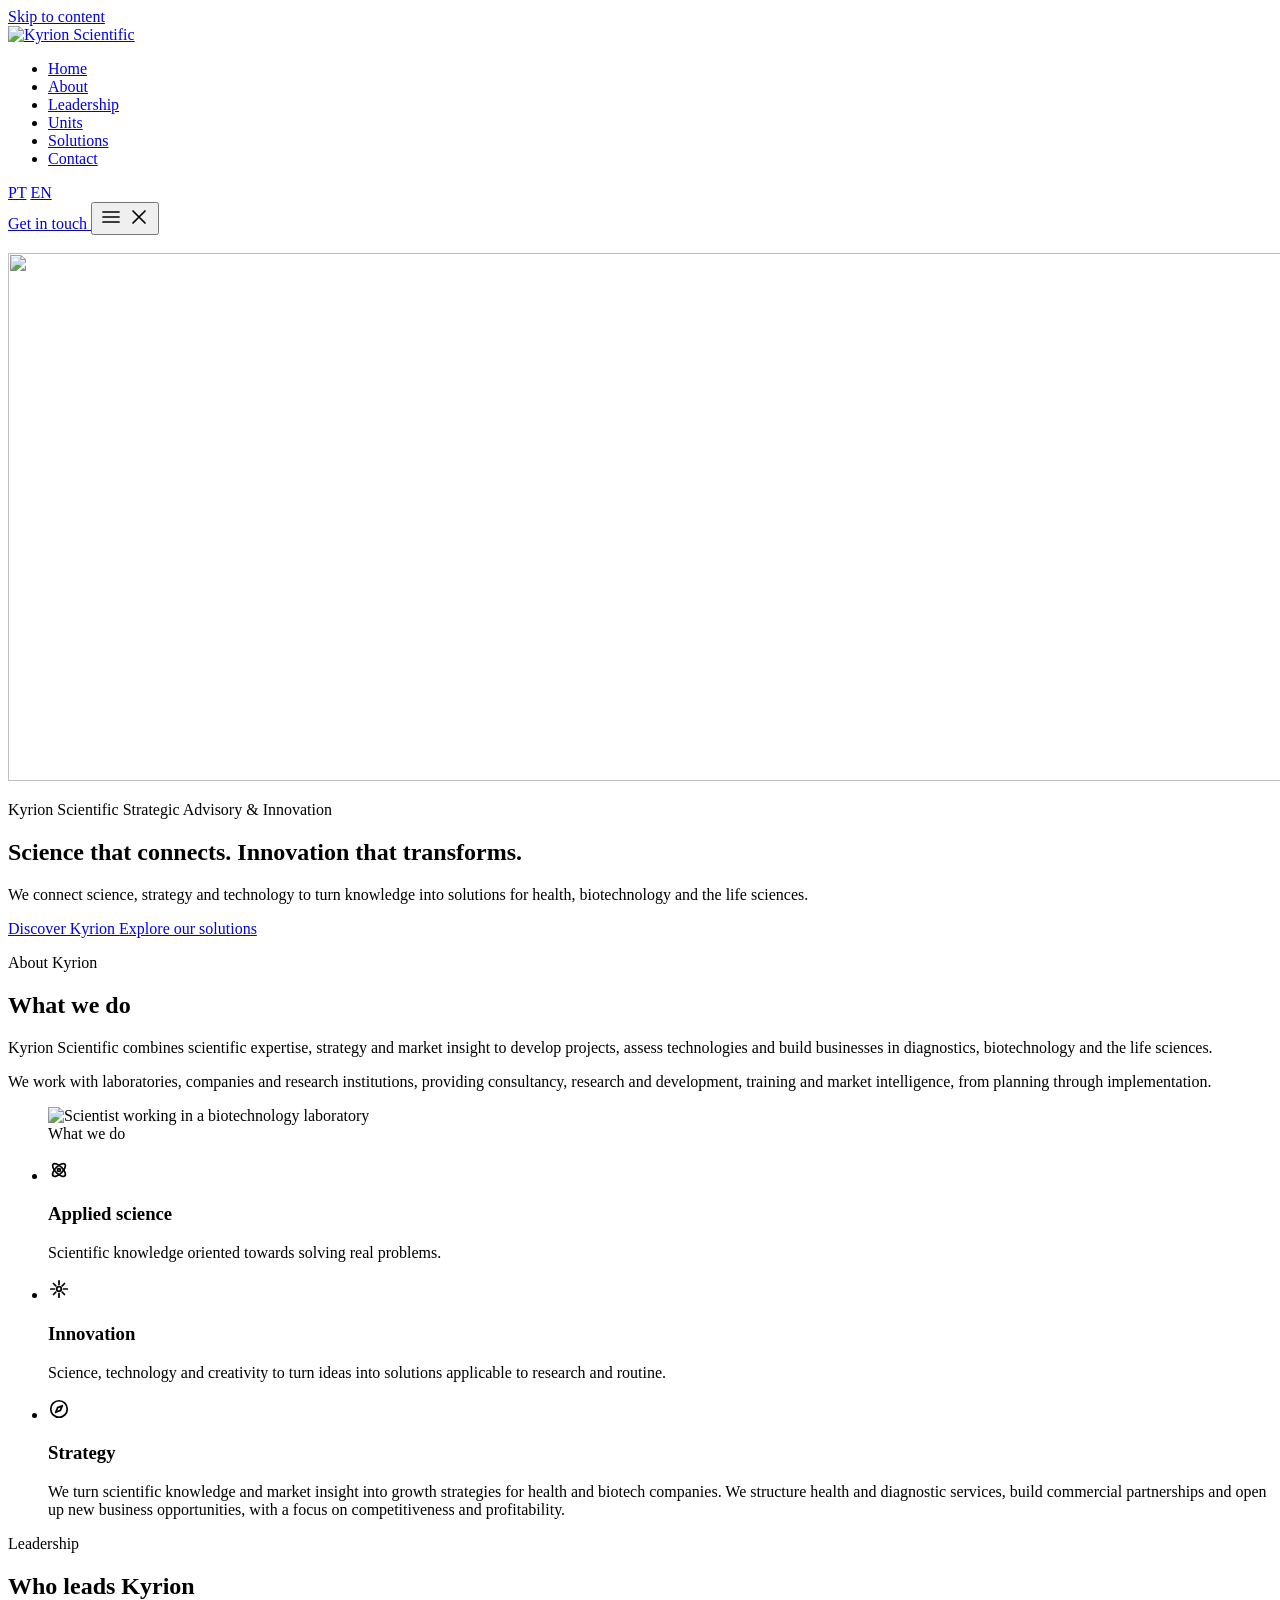
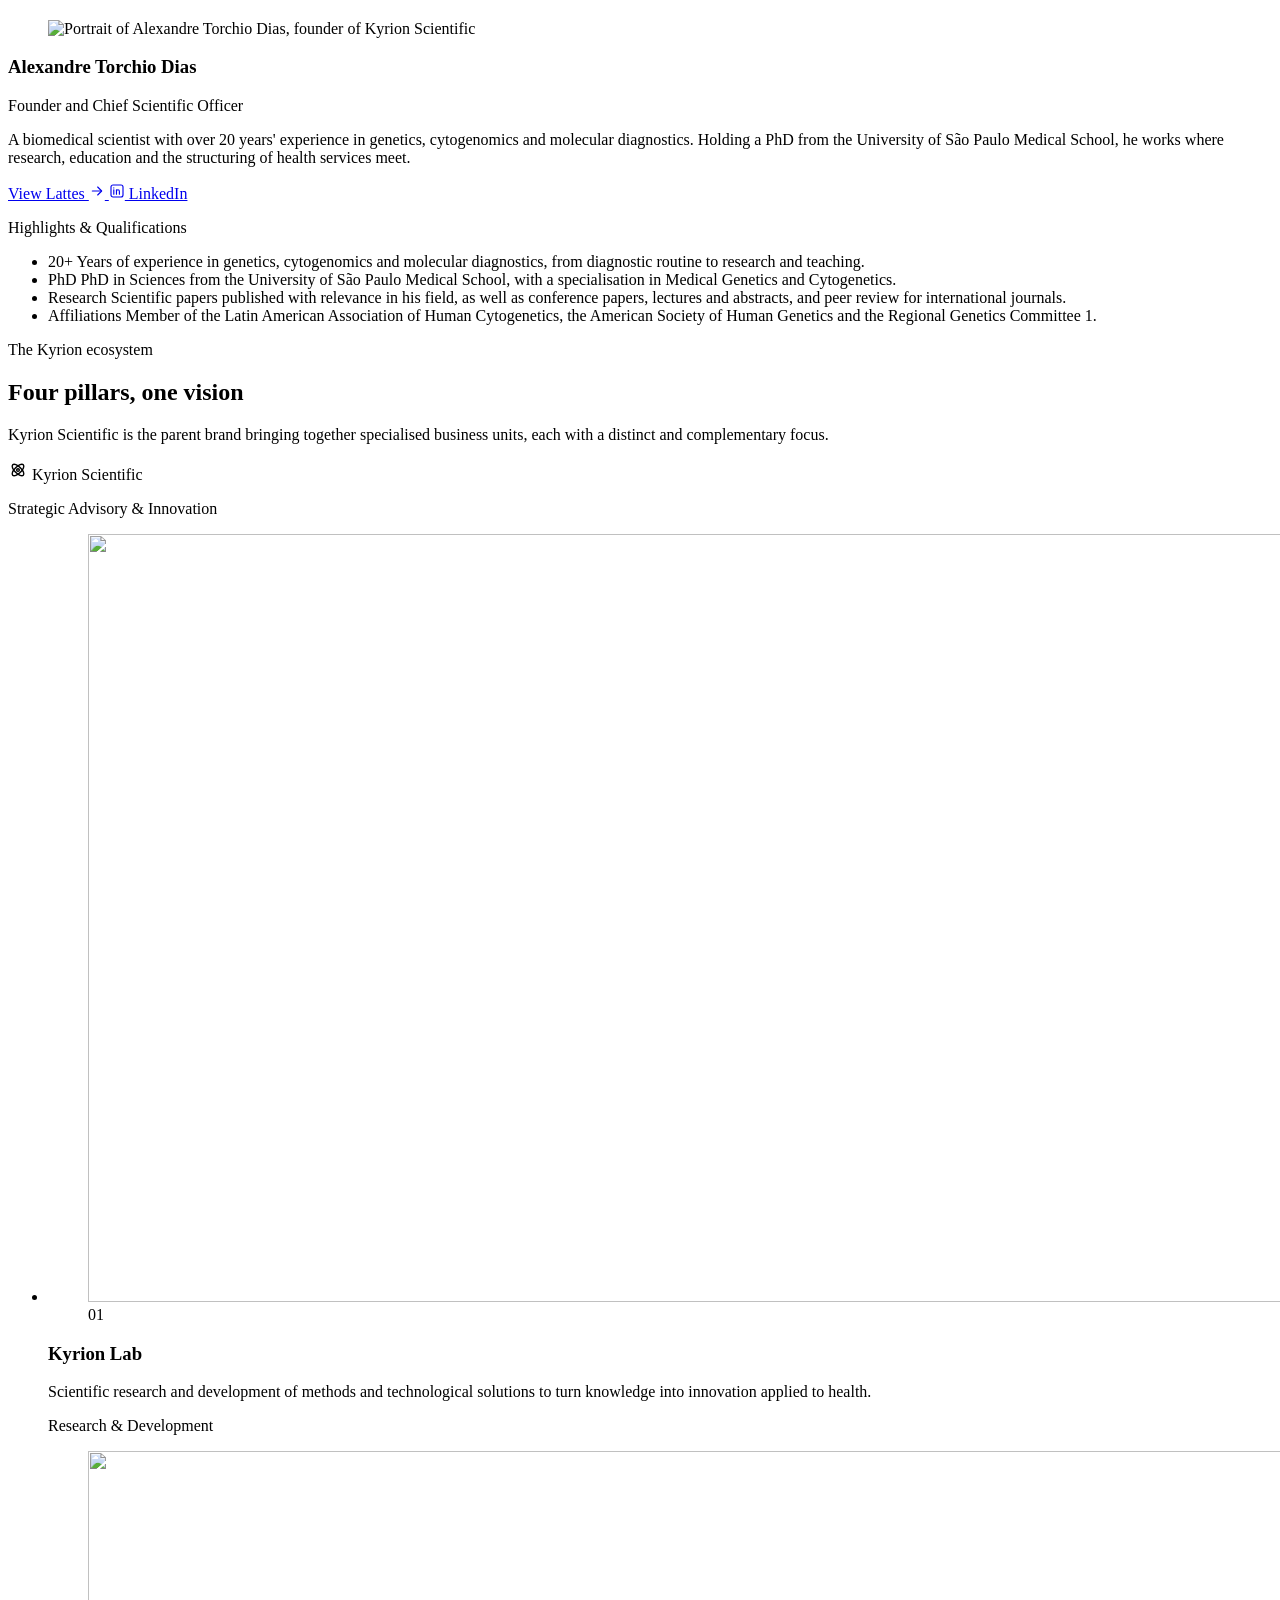
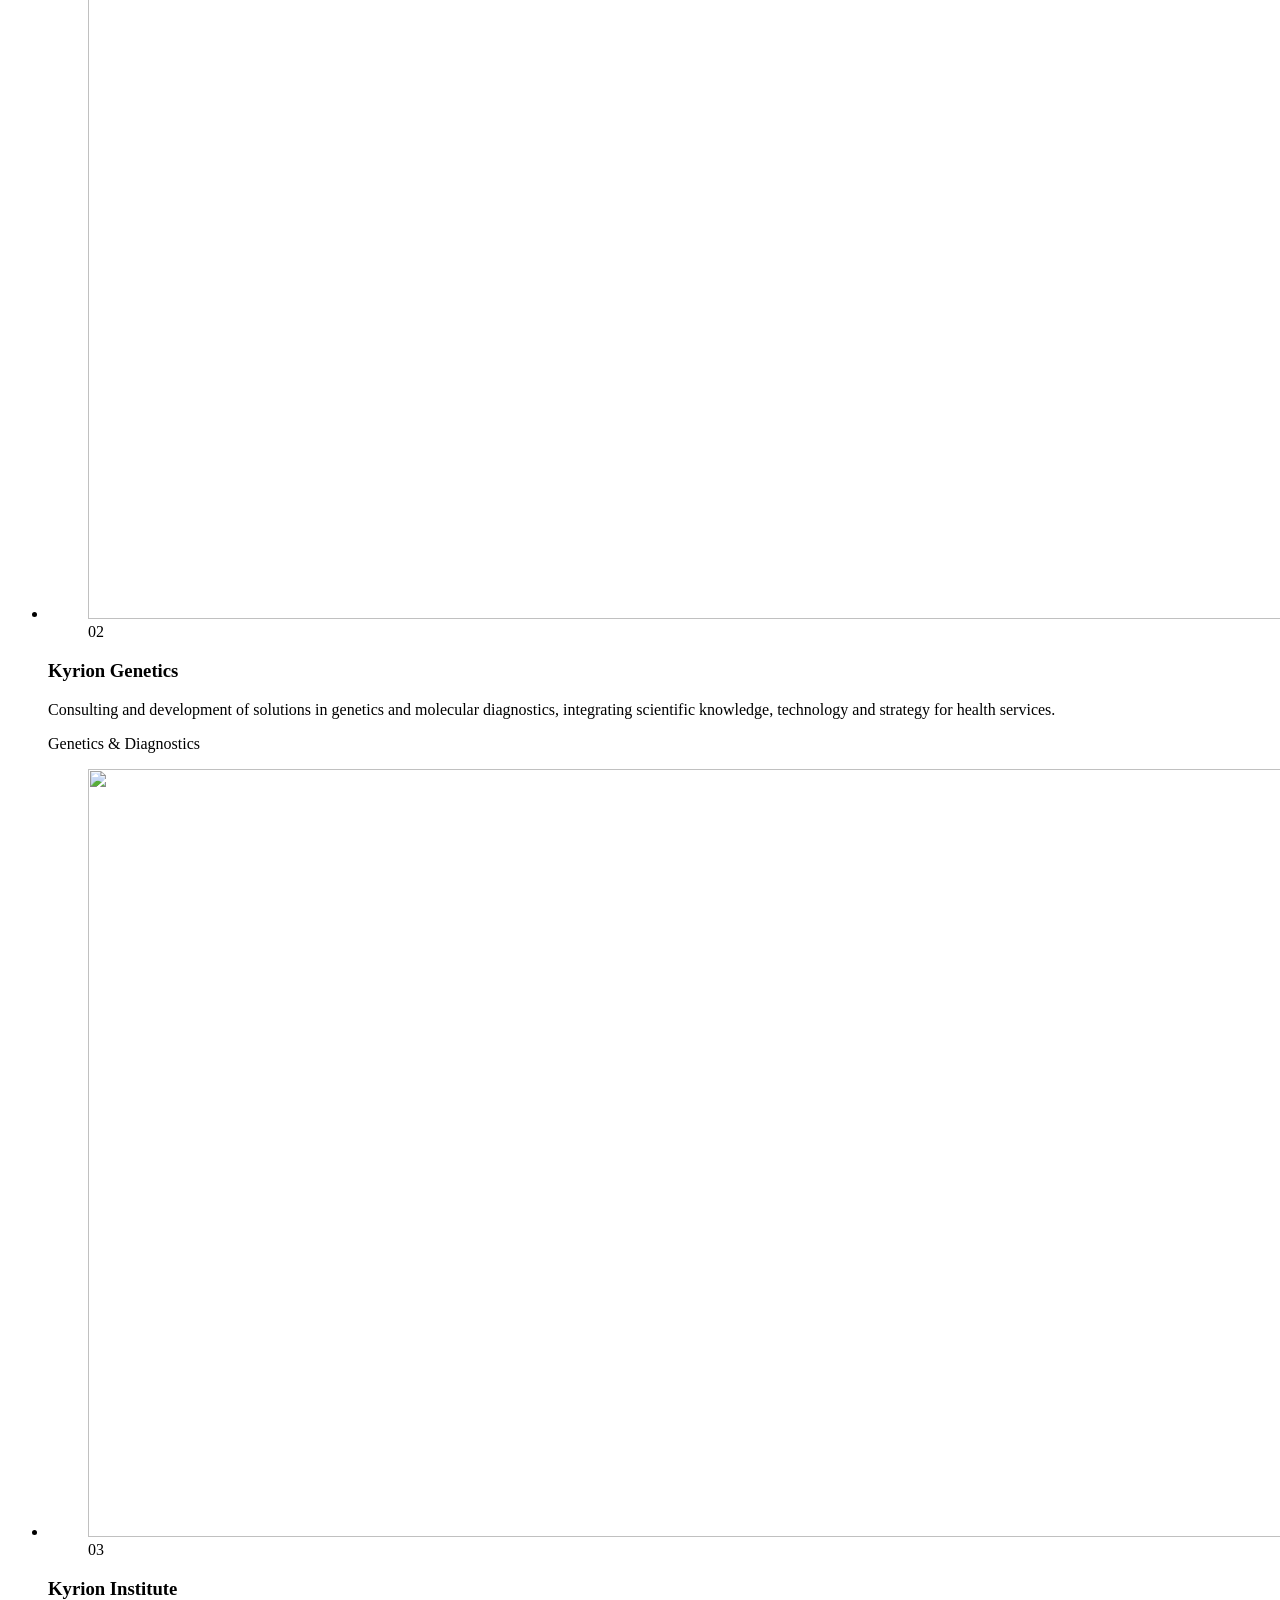
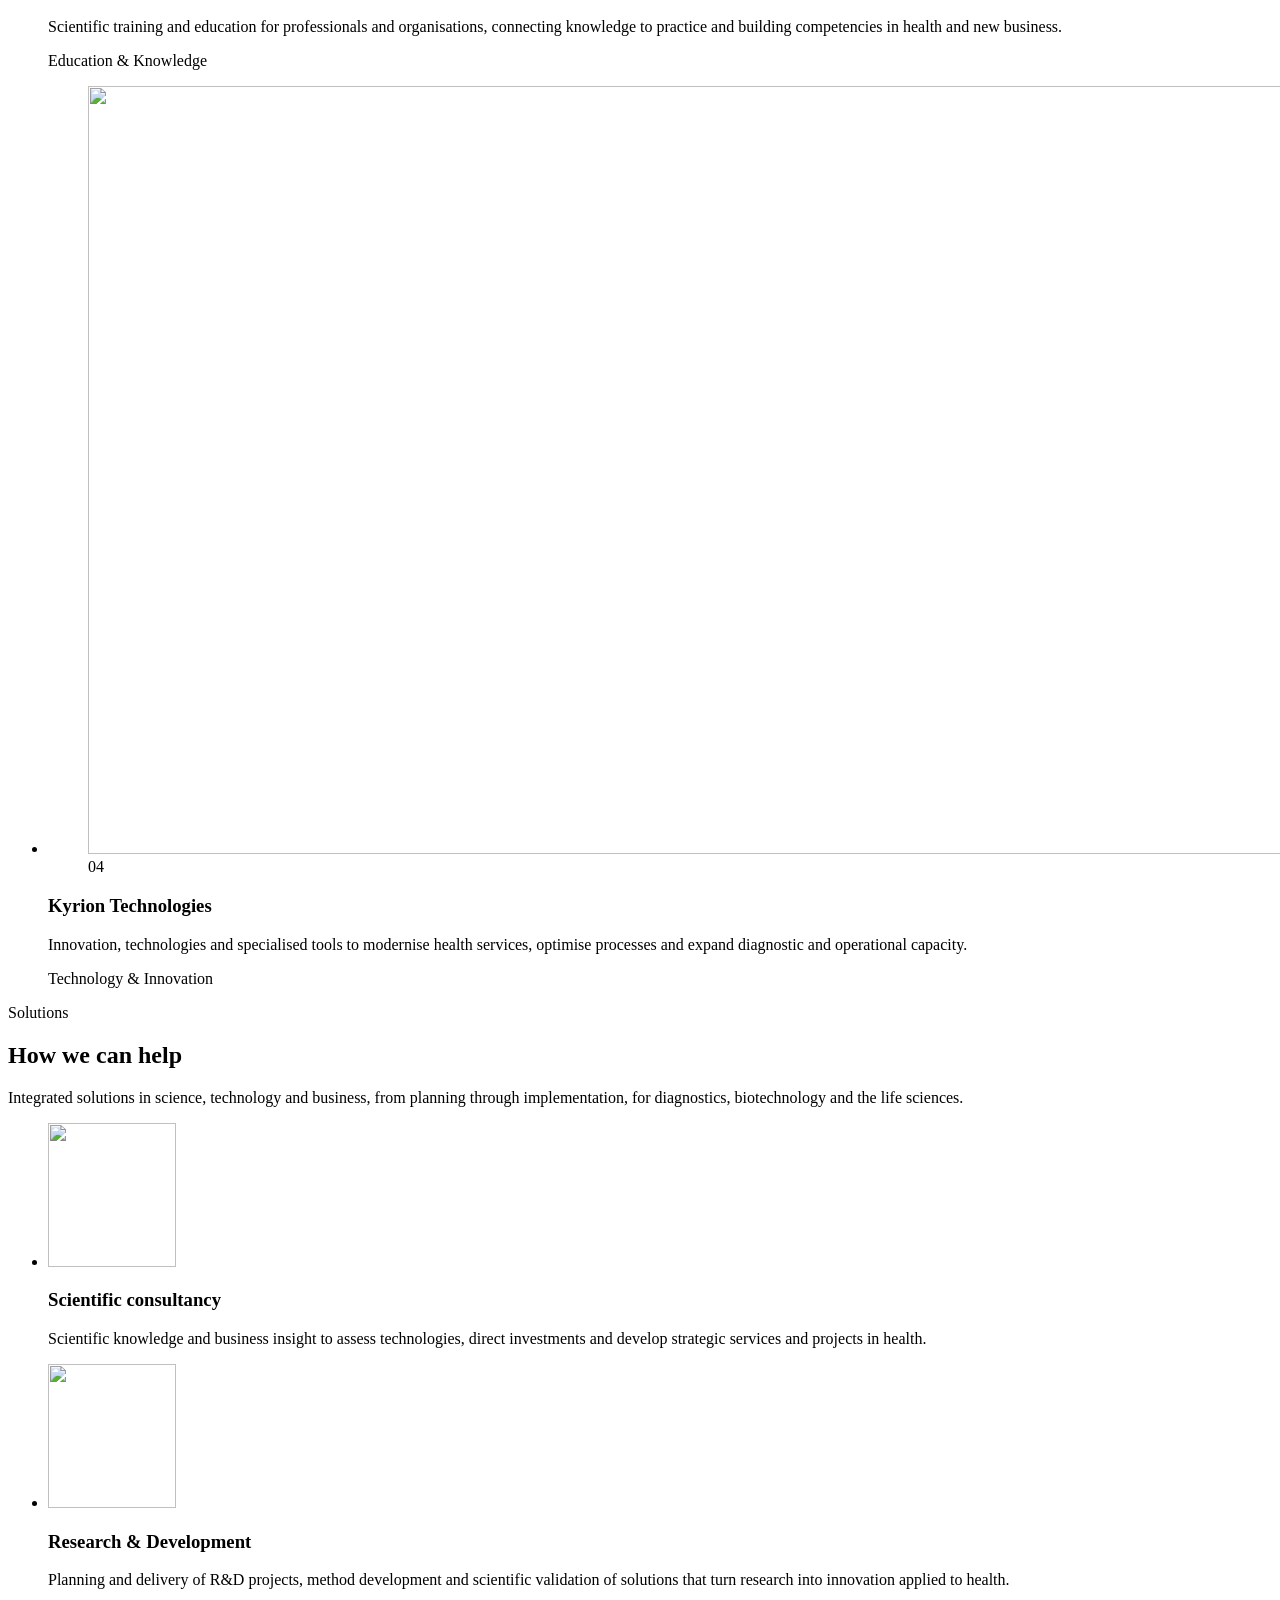
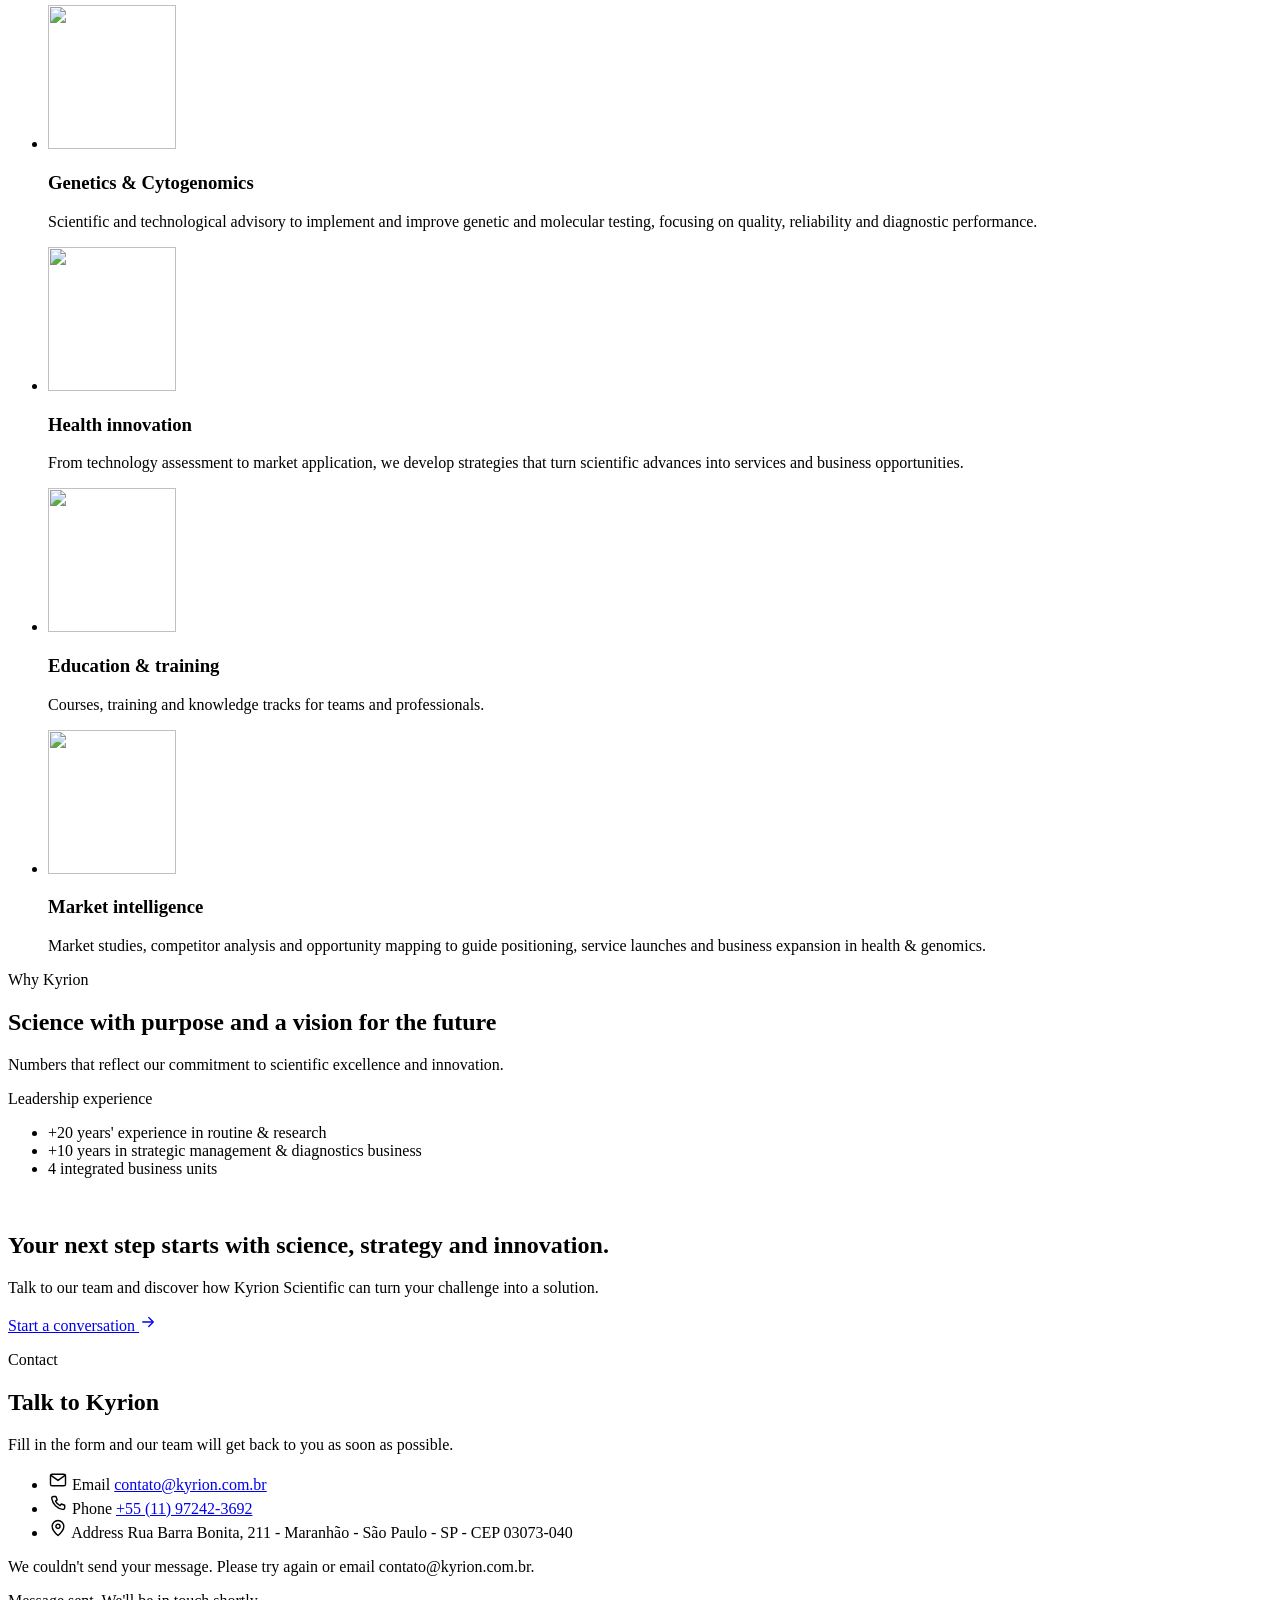
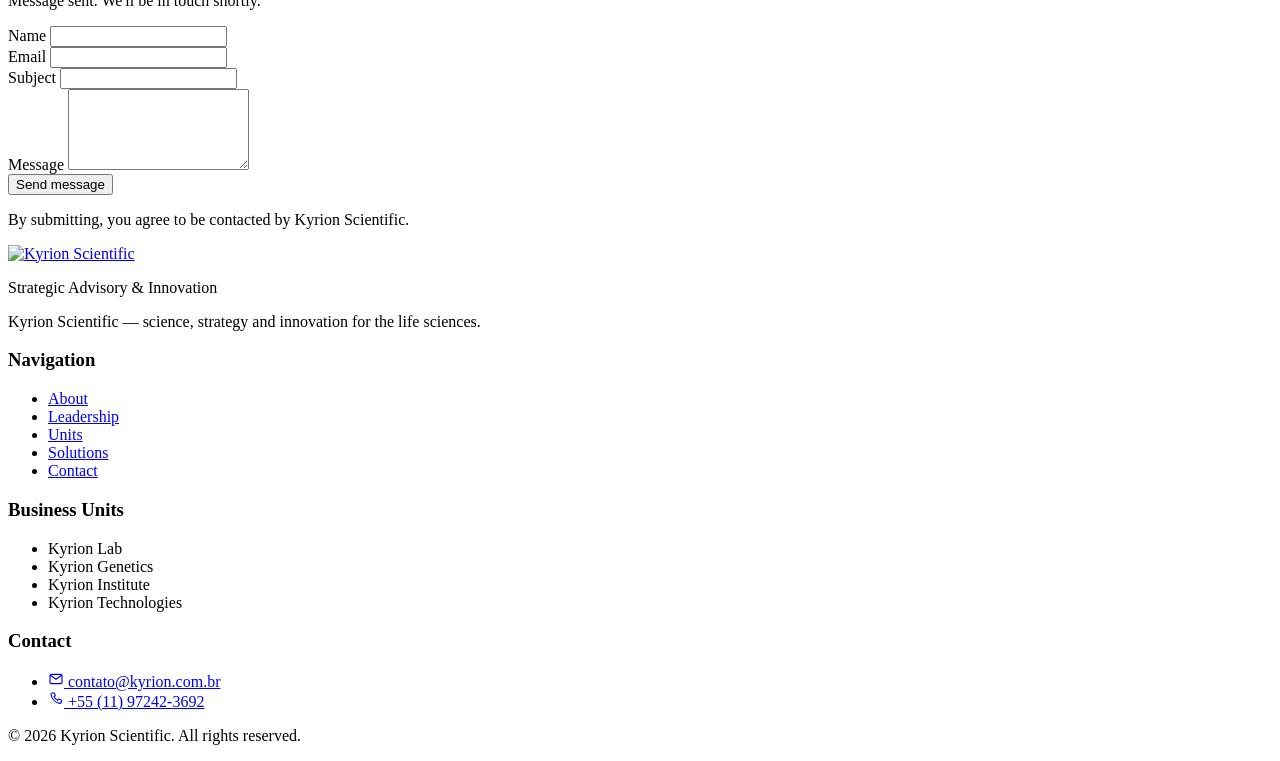
==== commit 4496f3dd: "deploy: publica site compilado (2026-11-04 10:41)" ====
--- a/en/index.html
+++ b/en/index.html
@@ -1,4 +1,4 @@
 <!DOCTYPE html><html lang="en" class="no-js"> <head><meta charset="utf-8"><meta name="viewport" content="width=device-width, initial-scale=1"><title>Kyrion Scientific — Science that connects. Innovation that transforms.</title><meta name="description" content="We connect scientific expertise, strategy and market insight to develop projects, assess technologies and build businesses in diagnostics, biotechnology and the life sciences."><link rel="canonical" href="https://jekroll.github.io/KYRIONWEBSITE/en/"><link rel="alternate" hreflang="pt-BR" href="https://jekroll.github.io/KYRIONWEBSITE/"><link rel="alternate" hreflang="en" href="https://jekroll.github.io/KYRIONWEBSITE/en/"><link rel="alternate" hreflang="x-default" href="https://jekroll.github.io/KYRIONWEBSITE/"><link rel="icon" type="image/svg+xml" href="/KYRIONWEBSITE/favicon.svg"><link rel="apple-touch-icon" href="/KYRIONWEBSITE/favicon.svg"><meta name="theme-color" content="#002c2d"><meta property="og:type" content="website"><meta property="og:site_name" content="Kyrion Scientific"><meta property="og:title" content="Kyrion Scientific — Science that connects. Innovation that transforms."><meta property="og:description" content="We connect scientific expertise, strategy and market insight to develop projects, assess technologies and build businesses in diagnostics, biotechnology and the life sciences."><meta property="og:url" content="https://jekroll.github.io/KYRIONWEBSITE/en/"><meta property="og:locale" content="en_US"><meta property="og:image" content="https://jekroll.github.io/KYRIONWEBSITE/og-image.jpg"><meta name="twitter:card" content="summary_large_image"><meta name="twitter:title" content="Kyrion Scientific — Science that connects. Innovation that transforms."><meta name="twitter:description" content="We connect scientific expertise, strategy and market insight to develop projects, assess technologies and build businesses in diagnostics, biotechnology and the life sciences."><script type="application/ld+json">{"@context":"https://schema.org","@type":"Organization","name":"Kyrion Scientific","description":"We connect scientific expertise, strategy and market insight to develop projects, assess technologies and build businesses in diagnostics, biotechnology and the life sciences.","url":"https://jekroll.github.io/KYRIONWEBSITE","slogan":"Science that connects. Innovation that transforms."}</script><script>
       document.documentElement.classList.remove('no-js');
     </script><link rel="stylesheet" href="/KYRIONWEBSITE/_astro/index.CUuHNNBY.css"></head> <body> <a class="skip-link" href="#main">Skip to content</a>  <header class="site-header" id="site-header" data-header data-astro-cid-3ef6ksr2> <div class="site-header__inner container container--wide" data-astro-cid-3ef6ksr2> <a href="/KYRIONWEBSITE/en/" class="brand site-header__brand" aria-label="Kyrion Scientific — home" style="--brand-h:34px;--brand-w:126px" data-astro-cid-uaf52tac> <img src="/KYRIONWEBSITE/_astro/logo-new.gGyAkgk_.webp" srcset="/KYRIONWEBSITE/_astro/logo-new.gGyAkgk_.webp 1x, /KYRIONWEBSITE/_astro/logo-new.DoVqcS7O.png 1x" alt="Kyrion Scientific" width="126" height="34" decoding="async" loading="eager" data-astro-cid-uaf52tac> </a>  <nav class="site-nav" id="site-nav" data-nav aria-label="Home" data-astro-cid-3ef6ksr2> <ul class="site-nav__list" data-astro-cid-3ef6ksr2> <li data-astro-cid-3ef6ksr2> <a class="site-nav__link" href="/KYRIONWEBSITE/en/#inicio" data-nav-link data-astro-cid-3ef6ksr2>Home</a> </li><li data-astro-cid-3ef6ksr2> <a class="site-nav__link" href="/KYRIONWEBSITE/en/#sobre" data-nav-link data-astro-cid-3ef6ksr2>About</a> </li><li data-astro-cid-3ef6ksr2> <a class="site-nav__link" href="/KYRIONWEBSITE/en/#lideranca" data-nav-link data-astro-cid-3ef6ksr2>Leadership</a> </li><li data-astro-cid-3ef6ksr2> <a class="site-nav__link" href="/KYRIONWEBSITE/en/#grupos" data-nav-link data-astro-cid-3ef6ksr2>Units</a> </li><li data-astro-cid-3ef6ksr2> <a class="site-nav__link" href="/KYRIONWEBSITE/en/#solucoes" data-nav-link data-astro-cid-3ef6ksr2>Solutions</a> </li><li data-astro-cid-3ef6ksr2> <a class="site-nav__link" href="/KYRIONWEBSITE/en/#contato" data-nav-link data-astro-cid-3ef6ksr2>Contact</a> </li> </ul> </nav> <div class="site-header__actions" data-astro-cid-3ef6ksr2> <div class="lang" role="group" aria-label="Language" data-astro-cid-3ef6ksr2> <a class="lang__opt" href="/KYRIONWEBSITE/" hreflang="pt" data-astro-cid-3ef6ksr2>PT</a> <span class="lang__sep" aria-hidden="true" data-astro-cid-3ef6ksr2></span> <a class="lang__opt is-active" href="/KYRIONWEBSITE/en/" aria-current="true" hreflang="en" data-astro-cid-3ef6ksr2>EN</a> </div> <a class="btn btn--primary btn--sm site-header__cta" href="/KYRIONWEBSITE/en/#contato" data-astro-cid-3ef6ksr2> Get in touch </a> <button class="site-header__toggle" type="button" data-menu-toggle aria-expanded="false" aria-controls="site-nav" aria-label="Open menu" data-astro-cid-3ef6ksr2> <span class="site-header__toggle-open" data-astro-cid-3ef6ksr2><svg class="icon" width="24" height="24" viewBox="0 0 24 24" fill="none" stroke="currentColor" stroke-width="1.7" stroke-linecap="round" stroke-linejoin="round" aria-hidden="true" focusable="false" data-astro-cid-4ckhetd2>             <path d="M4 7h16M4 12h16M4 17h16" data-astro-cid-4ckhetd2></path>       </svg> </span> <span class="site-header__toggle-close" data-astro-cid-3ef6ksr2><svg class="icon" width="24" height="24" viewBox="0 0 24 24" fill="none" stroke="currentColor" stroke-width="1.7" stroke-linecap="round" stroke-linejoin="round" aria-hidden="true" focusable="false" data-astro-cid-4ckhetd2>              <path d="M6 6l12 12M18 6 6 18" data-astro-cid-4ckhetd2></path>      </svg> </span> </button> </div> </div> </header> <div class="site-header__scrim" data-menu-scrim hidden data-astro-cid-3ef6ksr2></div>  <main id="main"> <section class="hero" id="inicio" aria-labelledby="hero-title" data-astro-cid-bbe6dxrz> <div class="hero__card" data-astro-cid-bbe6dxrz> <!-- Blurred copy of the same plate, so the padding blends seamlessly
-         with the sharp, uncropped image. --> <div class="hero__backdrop" aria-hidden="true" data-astro-cid-bbe6dxrz> <img src="/KYRIONWEBSITE/_astro/hero-bg.C8MBA4jN.webp" alt="" loading="eager" decoding="async" data-astro-cid-bbe6dxrz> </div> <picture class="hero__photo" data-astro-cid-bbe6dxrz> <source srcset="/KYRIONWEBSITE/_astro/hero-bg.D-Uu-HRz.avif 1920w" type="image/avif" data-astro-cid-bbe6dxrz> <source srcset="/KYRIONWEBSITE/_astro/hero-bg.C8MBA4jN.webp 1920w" type="image/webp" data-astro-cid-bbe6dxrz> <img src="/KYRIONWEBSITE/_astro/hero-bg.DYgstmwq.jpg" srcset="/KYRIONWEBSITE/_astro/hero-bg.DYgstmwq.jpg 1920w, /KYRIONWEBSITE/_astro/hero-bg@2x.C8WDKdjT.jpg 2560w" sizes="100vw" width="1920" height="528" alt="" fetchpriority="high" decoding="async" aria-hidden="true" data-astro-cid-bbe6dxrz> </picture> <div class="hero__overlay" aria-hidden="true" data-astro-cid-bbe6dxrz></div> <div class="hero__inner" data-astro-cid-bbe6dxrz> <div class="hero__content-wrapper" data-astro-cid-bbe6dxrz> <div class="hero__content" data-astro-cid-bbe6dxrz> <p class="hero__eyebrow" data-astro-cid-bbe6dxrz> <span class="hero__brand" data-astro-cid-bbe6dxrz>Kyrion Scientific</span> <span class="hero__sub" data-astro-cid-bbe6dxrz>Strategic Advisory &amp; Innovation</span> </p> <h1 class="hero__title" id="hero-title" data-reveal data-astro-cid-bbe6dxrz> <span data-astro-cid-bbe6dxrz>Science that connects.</span> <span data-astro-cid-bbe6dxrz>Innovation that transforms.</span> </h1> <p class="hero__lead" data-reveal style="--reveal-delay:90ms" data-astro-cid-bbe6dxrz>We connect science, strategy and technology to turn knowledge into solutions for health, biotechnology and the life sciences.</p> <div class="hero__actions" data-reveal style="--reveal-delay:180ms" data-astro-cid-bbe6dxrz> <a class="btn btn--primary" href="/KYRIONWEBSITE/en/#sobre" data-astro-cid-bbe6dxrz> Discover Kyrion </a> <a class="btn btn--ghost" href="/KYRIONWEBSITE/en/#solucoes" data-astro-cid-bbe6dxrz> Explore our solutions </a> </div> </div> </div> </div> </div> </section>  <section class="section section--surface about" id="sobre" aria-labelledby="about-title" data-astro-cid-v2cbyr3p> <div class="container" data-astro-cid-v2cbyr3p> <div class="about__grid" data-astro-cid-v2cbyr3p> <div class="about__intro" data-reveal data-astro-cid-v2cbyr3p> <p class="kicker" data-astro-cid-v2cbyr3p>About Kyrion</p> <h2 id="about-title" data-astro-cid-v2cbyr3p>What we do</h2> <p class="about__lead" data-astro-cid-v2cbyr3p>Kyrion Scientific combines scientific expertise, strategy and market insight to develop projects, assess technologies and build businesses in diagnostics, biotechnology and the life sciences.</p> <p class="about__body" data-astro-cid-v2cbyr3p>We work with laboratories, companies and research institutions, providing consultancy, research and development, training and market intelligence, from planning through implementation.</p> </div> <figure class="about__media" data-reveal style="--reveal-delay:100ms" data-astro-cid-v2cbyr3p> <picture data-astro-cid-v2cbyr3p> <source srcset="/KYRIONWEBSITE/_astro/about-lab.DQNUo1HB.webp" type="image/webp" data-astro-cid-v2cbyr3p> <img src="/KYRIONWEBSITE/_astro/about-lab.DrcKUUM2.jpg" alt="Scientist working in a biotechnology laboratory" width="1200" height="896" loading="lazy" decoding="async" data-astro-cid-v2cbyr3p> </picture> <figcaption class="visually-hidden" data-astro-cid-v2cbyr3p>What we do</figcaption> </figure> </div> <ul class="about__values" data-astro-cid-v2cbyr3p> <li class="about__card" data-reveal style="--reveal-delay:0ms" data-astro-cid-v2cbyr3p> <span class="about__chip" data-astro-cid-v2cbyr3p> <svg class="icon" width="22" height="22" viewBox="0 0 24 24" fill="none" stroke="currentColor" stroke-width="1.9" stroke-linecap="round" stroke-linejoin="round" aria-hidden="true" focusable="false" data-astro-cid-4ckhetd2>        <circle cx="12" cy="12" r="1.6" data-astro-cid-4ckhetd2></circle> <ellipse cx="12" cy="12" rx="9" ry="4" transform="rotate(45 12 12)" data-astro-cid-4ckhetd2></ellipse> <ellipse cx="12" cy="12" rx="9" ry="4" transform="rotate(-45 12 12)" data-astro-cid-4ckhetd2></ellipse>              </svg>  </span> <div class="about__card-body" data-astro-cid-v2cbyr3p> <h3 data-astro-cid-v2cbyr3p>Applied science</h3> <p data-astro-cid-v2cbyr3p>Scientific knowledge oriented towards solving real problems.</p> </div> </li><li class="about__card" data-reveal style="--reveal-delay:90ms" data-astro-cid-v2cbyr3p> <span class="about__chip" data-astro-cid-v2cbyr3p> <svg class="icon" width="22" height="22" viewBox="0 0 24 24" fill="none" stroke="currentColor" stroke-width="1.9" stroke-linecap="round" stroke-linejoin="round" aria-hidden="true" focusable="false" data-astro-cid-4ckhetd2>         <path d="M12 3v4M12 17v4M3 12h4M17 12h4M6 6l2.5 2.5M15.5 15.5 18 18M18 6l-2.5 2.5M8.5 15.5 6 18" data-astro-cid-4ckhetd2></path> <circle cx="12" cy="12" r="2.5" data-astro-cid-4ckhetd2></circle>             </svg>  </span> <div class="about__card-body" data-astro-cid-v2cbyr3p> <h3 data-astro-cid-v2cbyr3p>Innovation</h3> <p data-astro-cid-v2cbyr3p>Science, technology and creativity to turn ideas into solutions applicable to research and routine.</p> </div> </li><li class="about__card" data-reveal style="--reveal-delay:180ms" data-astro-cid-v2cbyr3p> <span class="about__chip" data-astro-cid-v2cbyr3p> <svg class="icon" width="22" height="22" viewBox="0 0 24 24" fill="none" stroke="currentColor" stroke-width="1.9" stroke-linecap="round" stroke-linejoin="round" aria-hidden="true" focusable="false" data-astro-cid-4ckhetd2>  <circle cx="12" cy="12" r="9" data-astro-cid-4ckhetd2></circle> <path d="m15.6 8.4-2.1 5.1-5.1 2.1 2.1-5.1z" data-astro-cid-4ckhetd2></path>                    </svg>  </span> <div class="about__card-body" data-astro-cid-v2cbyr3p> <h3 data-astro-cid-v2cbyr3p>Strategy</h3> <p data-astro-cid-v2cbyr3p>We turn scientific knowledge and market insight into growth strategies for health and biotech companies. We structure health and diagnostic services, build commercial partnerships and open up new business opportunities, with a focus on competitiveness and profitability.</p> </div> </li> </ul> </div> </section>  <section class="section section--dark leadership" id="lideranca" aria-labelledby="leadership-title" data-astro-cid-u57r3c23> <div class="container" data-astro-cid-u57r3c23> <!-- isolated section header --> <header class="leadership__head" data-reveal data-astro-cid-u57r3c23> <p class="kicker" data-astro-cid-u57r3c23>Leadership</p> <h2 id="leadership-title" data-astro-cid-u57r3c23>Who leads Kyrion</h2> </header> <!-- framed portrait left · identity + bio + CTA right --> <div class="leadership__profile" data-astro-cid-u57r3c23> <figure class="leadership__frame" data-reveal data-astro-cid-u57r3c23> <picture data-astro-cid-u57r3c23> <source srcset="/KYRIONWEBSITE/_astro/leader-portrait.DpwzIskO.webp" type="image/webp" data-astro-cid-u57r3c23> <img src="/KYRIONWEBSITE/_astro/leader-portrait.t9rbVho0.jpg" alt="Portrait of Alexandre Torchio Dias, founder of Kyrion Scientific" width="800" height="923" loading="lazy" decoding="async" data-astro-cid-u57r3c23> </picture> </figure> <div class="leadership__content" data-reveal style="--reveal-delay:100ms" data-astro-cid-u57r3c23> <div class="leadership__identity" data-astro-cid-u57r3c23> <h3 data-astro-cid-u57r3c23>Alexandre Torchio Dias</h3> <p class="leadership__role" data-astro-cid-u57r3c23>Founder and Chief Scientific Officer</p> </div> <p class="leadership__bio" data-astro-cid-u57r3c23>A biomedical scientist with over 20 years&#39; experience in genetics, cytogenomics and molecular diagnostics. Holding a PhD from the University of São Paulo Medical School, he works where research, education and the structuring of health services meet.</p> <div class="leadership__links" data-astro-cid-u57r3c23> <a class="btn btn--primary btn--sm" href="http://lattes.cnpq.br/3293784131021507" target="_blank" rel="noopener noreferrer" data-astro-cid-u57r3c23> View Lattes <svg class="icon" width="16" height="16" viewBox="0 0 24 24" fill="none" stroke="currentColor" stroke-width="1.7" stroke-linecap="round" stroke-linejoin="round" aria-hidden="true" focusable="false" data-astro-cid-4ckhetd2>             <path d="M5 12h13" data-astro-cid-4ckhetd2></path> <path d="m13 6 6 6-6 6" data-astro-cid-4ckhetd2></path>         </svg>  </a> <a class="btn btn--light btn--sm" href="https://www.linkedin.com/in/alexandre-torchio-dias-54872938/" target="_blank" rel="noopener noreferrer" data-astro-cid-u57r3c23> <svg class="icon" width="16" height="16" viewBox="0 0 24 24" fill="none" stroke="currentColor" stroke-width="1.7" stroke-linecap="round" stroke-linejoin="round" aria-hidden="true" focusable="false" data-astro-cid-4ckhetd2>                    <rect x="3" y="3" width="18" height="18" rx="3" data-astro-cid-4ckhetd2></rect> <path d="M7.2 10.2v6.6" data-astro-cid-4ckhetd2></path> <path d="M7.2 7.4v.02" data-astro-cid-4ckhetd2></path> <path d="M11.2 16.8v-6.6M11.2 12.6c0-1.4.8-2.4 2.2-2.4s2.2 1 2.2 2.4v4.2" data-astro-cid-4ckhetd2></path>  </svg>  LinkedIn </a> </div> </div> </div> <!-- full-width metrics band --> <div class="leadership__band" data-reveal style="--reveal-delay:160ms" data-astro-cid-u57r3c23> <p class="leadership__band-label" data-astro-cid-u57r3c23>Highlights &amp; Qualifications</p> <ul class="leadership__metrics" data-astro-cid-u57r3c23> <li class="leadership__metric" data-astro-cid-u57r3c23> <span class="leadership__metric-value" data-astro-cid-u57r3c23>20+</span> <span class="leadership__metric-label" data-astro-cid-u57r3c23>Years of experience in genetics, cytogenomics and molecular diagnostics, from diagnostic routine to research and teaching.</span> </li><li class="leadership__metric" data-astro-cid-u57r3c23> <span class="leadership__metric-value" data-astro-cid-u57r3c23>PhD</span> <span class="leadership__metric-label" data-astro-cid-u57r3c23>PhD in Sciences from the University of São Paulo Medical School, with a specialisation in Medical Genetics and Cytogenetics.</span> </li><li class="leadership__metric" data-astro-cid-u57r3c23> <span class="leadership__metric-value" data-astro-cid-u57r3c23>30+</span> <span class="leadership__metric-label" data-astro-cid-u57r3c23>Scientific papers published with relevance in his field, as well as reviewer for international journals.</span> </li><li class="leadership__metric" data-astro-cid-u57r3c23> <span class="leadership__metric-value" data-astro-cid-u57r3c23>Affiliations</span> <span class="leadership__metric-label" data-astro-cid-u57r3c23>Member of the Latin American Association of Human Cytogenetics, the American Society of Human Genetics and the Regional Genetics Committee 1.</span> </li> </ul> </div> </div> </section>  <section class="section ecosystem" id="grupos" aria-labelledby="ecosystem-title" data-astro-cid-yqvkyiml> <div class="container" data-astro-cid-yqvkyiml> <div class="section-head" data-reveal data-astro-cid-yqvkyiml> <p class="kicker" data-astro-cid-yqvkyiml>The Kyrion ecosystem</p> <h2 id="ecosystem-title" data-astro-cid-yqvkyiml>Four pillars, one vision</h2> <p data-astro-cid-yqvkyiml>Kyrion Scientific is the parent brand bringing together specialised business units, each with a distinct and complementary focus.</p> </div> <div class="ecosystem__parent" data-reveal data-astro-cid-yqvkyiml> <span class="ecosystem__badge" data-astro-cid-yqvkyiml> <svg class="icon" width="20" height="20" viewBox="0 0 24 24" fill="none" stroke="currentColor" stroke-width="1.7" stroke-linecap="round" stroke-linejoin="round" aria-hidden="true" focusable="false" data-astro-cid-4ckhetd2>        <circle cx="12" cy="12" r="1.6" data-astro-cid-4ckhetd2></circle> <ellipse cx="12" cy="12" rx="9" ry="4" transform="rotate(45 12 12)" data-astro-cid-4ckhetd2></ellipse> <ellipse cx="12" cy="12" rx="9" ry="4" transform="rotate(-45 12 12)" data-astro-cid-4ckhetd2></ellipse>              </svg>  Kyrion Scientific </span> <p class="ecosystem__parent-text" data-astro-cid-yqvkyiml>Strategic Advisory &amp; Innovation</p> </div> <ul class="ecosystem__grid" data-astro-cid-yqvkyiml> <li class="ecosystem__item" data-accent="orange" data-reveal style="--reveal-delay:0ms" data-astro-cid-yqvkyiml> <article class="card ecosystem__card" data-astro-cid-yqvkyiml> <figure class="ecosystem__media" aria-hidden="true" data-astro-cid-yqvkyiml> <img src="/KYRIONWEBSITE/_astro/pillar-lab.C-nQlmTT.jpg" alt="" width="1376" height="768" loading="lazy" decoding="async" data-astro-cid-yqvkyiml> <span class="ecosystem__num" aria-hidden="true" data-astro-cid-yqvkyiml>01</span> </figure> <div class="ecosystem__body" data-astro-cid-yqvkyiml> <h3 data-astro-cid-yqvkyiml>Kyrion Lab</h3> <p data-astro-cid-yqvkyiml>Scientific research and development of methods and technological solutions to turn knowledge into innovation applied to health.</p> <span class="ecosystem__tag" data-astro-cid-yqvkyiml>Research &amp; Development</span> </div> </article> </li><li class="ecosystem__item" data-accent="periwinkle" data-reveal style="--reveal-delay:80ms" data-astro-cid-yqvkyiml> <article class="card ecosystem__card" data-astro-cid-yqvkyiml> <figure class="ecosystem__media" aria-hidden="true" data-astro-cid-yqvkyiml> <img src="/KYRIONWEBSITE/_astro/pillar-genetics.BRFj-R60.jpg" alt="" width="1376" height="768" loading="lazy" decoding="async" data-astro-cid-yqvkyiml> <span class="ecosystem__num" aria-hidden="true" data-astro-cid-yqvkyiml>02</span> </figure> <div class="ecosystem__body" data-astro-cid-yqvkyiml> <h3 data-astro-cid-yqvkyiml>Kyrion Genetics</h3> <p data-astro-cid-yqvkyiml>Consulting and development of solutions in genetics and molecular diagnostics, integrating scientific knowledge, technology and strategy for health services.</p> <span class="ecosystem__tag" data-astro-cid-yqvkyiml>Genetics &amp; Diagnostics</span> </div> </article> </li><li class="ecosystem__item" data-accent="lime" data-reveal style="--reveal-delay:160ms" data-astro-cid-yqvkyiml> <article class="card ecosystem__card" data-astro-cid-yqvkyiml> <figure class="ecosystem__media" aria-hidden="true" data-astro-cid-yqvkyiml> <img src="/KYRIONWEBSITE/_astro/pillar-institute.BL2FJ0N2.jpg" alt="" width="1376" height="768" loading="lazy" decoding="async" data-astro-cid-yqvkyiml> <span class="ecosystem__num" aria-hidden="true" data-astro-cid-yqvkyiml>03</span> </figure> <div class="ecosystem__body" data-astro-cid-yqvkyiml> <h3 data-astro-cid-yqvkyiml>Kyrion Institute</h3> <p data-astro-cid-yqvkyiml>Scientific training and education for professionals and organisations, connecting knowledge to practice and building competencies in health and new business.</p> <span class="ecosystem__tag" data-astro-cid-yqvkyiml>Education &amp; Knowledge</span> </div> </article> </li><li class="ecosystem__item" data-accent="navy" data-reveal style="--reveal-delay:240ms" data-astro-cid-yqvkyiml> <article class="card ecosystem__card" data-astro-cid-yqvkyiml> <figure class="ecosystem__media" aria-hidden="true" data-astro-cid-yqvkyiml> <img src="/KYRIONWEBSITE/_astro/pillar-technologies.C7Kxhx0w.jpg" alt="" width="1376" height="768" loading="lazy" decoding="async" data-astro-cid-yqvkyiml> <span class="ecosystem__num" aria-hidden="true" data-astro-cid-yqvkyiml>04</span> </figure> <div class="ecosystem__body" data-astro-cid-yqvkyiml> <h3 data-astro-cid-yqvkyiml>Kyrion Technologies</h3> <p data-astro-cid-yqvkyiml>Innovation, technologies and specialised tools to modernise health services, optimise processes and expand diagnostic and operational capacity.</p> <span class="ecosystem__tag" data-astro-cid-yqvkyiml>Technology &amp; Innovation</span> </div> </article> </li> </ul> </div> </section>  <section class="section section--surface solutions" id="solucoes" aria-labelledby="solutions-title" data-astro-cid-vj7y5fzp> <div class="container" data-astro-cid-vj7y5fzp> <div class="section-head" data-reveal data-astro-cid-vj7y5fzp> <p class="kicker" data-astro-cid-vj7y5fzp>Solutions</p> <h2 id="solutions-title" data-astro-cid-vj7y5fzp>How we can help</h2> <p data-astro-cid-vj7y5fzp>Integrated solutions in science, technology and business, from planning through implementation, for diagnostics, biotechnology and the life sciences.</p> </div> <ul class="grid grid--3 solutions__grid" data-astro-cid-vj7y5fzp> <li data-accent="orange" data-reveal style="--reveal-delay:0ms" data-astro-cid-vj7y5fzp> <article class="card solutions__card" data-astro-cid-vj7y5fzp> <img class="solutions__tile" src="/KYRIONWEBSITE/_astro/consultoria.Cqw3ckSS.webp" alt="" width="128" height="144" loading="lazy" decoding="async" aria-hidden="true" data-astro-cid-vj7y5fzp> <h3 data-astro-cid-vj7y5fzp>Scientific consultancy</h3> <p data-astro-cid-vj7y5fzp>Scientific knowledge and business insight to assess technologies, direct investments and develop strategic services and projects in health.</p> </article> </li><li data-accent="periwinkle" data-reveal style="--reveal-delay:70ms" data-astro-cid-vj7y5fzp> <article class="card solutions__card" data-astro-cid-vj7y5fzp> <img class="solutions__tile" src="/KYRIONWEBSITE/_astro/pesquisa.BmiKWcl9.webp" alt="" width="128" height="144" loading="lazy" decoding="async" aria-hidden="true" data-astro-cid-vj7y5fzp> <h3 data-astro-cid-vj7y5fzp>Research &amp; Development</h3> <p data-astro-cid-vj7y5fzp>Planning and delivery of R&amp;D projects, method development and scientific validation of solutions that turn research into innovation applied to health.</p> </article> </li><li data-accent="lime" data-reveal style="--reveal-delay:140ms" data-astro-cid-vj7y5fzp> <article class="card solutions__card" data-astro-cid-vj7y5fzp> <img class="solutions__tile" src="/KYRIONWEBSITE/_astro/diagnostico.CxVU6_EM.webp" alt="" width="128" height="144" loading="lazy" decoding="async" aria-hidden="true" data-astro-cid-vj7y5fzp> <h3 data-astro-cid-vj7y5fzp>Genetics &amp; Cytogenomics</h3> <p data-astro-cid-vj7y5fzp>Scientific and technological advisory to implement and improve genetic and molecular testing, focusing on quality, reliability and diagnostic performance.</p> </article> </li><li data-accent="navy" data-reveal style="--reveal-delay:210ms" data-astro-cid-vj7y5fzp> <article class="card solutions__card" data-astro-cid-vj7y5fzp> <img class="solutions__tile" src="/KYRIONWEBSITE/_astro/biotech.B4dVZGqE.webp" alt="" width="128" height="144" loading="lazy" decoding="async" aria-hidden="true" data-astro-cid-vj7y5fzp> <h3 data-astro-cid-vj7y5fzp>Health innovation</h3> <p data-astro-cid-vj7y5fzp>From technology assessment to market application, we develop strategies that turn scientific advances into services and business opportunities.</p> </article> </li><li data-accent="orange" data-reveal style="--reveal-delay:280ms" data-astro-cid-vj7y5fzp> <article class="card solutions__card" data-astro-cid-vj7y5fzp> <img class="solutions__tile" src="/KYRIONWEBSITE/_astro/educacao.DjyEGRSN.webp" alt="" width="128" height="144" loading="lazy" decoding="async" aria-hidden="true" data-astro-cid-vj7y5fzp> <h3 data-astro-cid-vj7y5fzp>Education &amp; training</h3> <p data-astro-cid-vj7y5fzp>Courses, training and knowledge tracks for teams and professionals.</p> </article> </li><li data-accent="periwinkle" data-reveal style="--reveal-delay:350ms" data-astro-cid-vj7y5fzp> <article class="card solutions__card" data-astro-cid-vj7y5fzp> <img class="solutions__tile" src="/KYRIONWEBSITE/_astro/tecnologia.T-dvYS2X.webp" alt="" width="128" height="144" loading="lazy" decoding="async" aria-hidden="true" data-astro-cid-vj7y5fzp> <h3 data-astro-cid-vj7y5fzp>Market intelligence</h3> <p data-astro-cid-vj7y5fzp>Market studies, competitor analysis and opportunity mapping to guide positioning, service launches and business expansion in health &amp; genomics.</p> </article> </li> </ul> </div> </section>  <section class="section--navy stats" aria-labelledby="stats-title" data-astro-cid-bhxv2qxz> <div class="container stats__inner" data-astro-cid-bhxv2qxz> <div class="stats__head" data-reveal data-astro-cid-bhxv2qxz> <p class="kicker" data-astro-cid-bhxv2qxz>Why Kyrion</p> <h2 id="stats-title" data-astro-cid-bhxv2qxz>Science with purpose and a vision for the future</h2> <p class="stats__sub" data-astro-cid-bhxv2qxz>Numbers that reflect our commitment to scientific excellence and innovation.</p> </div> <div class="stats__groups" data-astro-cid-bhxv2qxz> <div class="stats__group" data-reveal style="--reveal-delay:0ms" data-astro-cid-bhxv2qxz> <p class="stats__group-label" data-astro-cid-bhxv2qxz>Leadership experience</p> <ul class="stats__list" data-astro-cid-bhxv2qxz> <li class="stats__item" data-astro-cid-bhxv2qxz> <span class="stats__value" data-count-to="+20" data-astro-cid-bhxv2qxz>+20</span> <span class="stats__label" data-astro-cid-bhxv2qxz>years&#39; experience in routine &amp; research</span> </li><li class="stats__item" data-astro-cid-bhxv2qxz> <span class="stats__value" data-count-to="+10" data-astro-cid-bhxv2qxz>+10</span> <span class="stats__label" data-astro-cid-bhxv2qxz>years in strategic management &amp; diagnostics business</span> </li><li class="stats__item" data-astro-cid-bhxv2qxz> <span class="stats__value" data-count-to="4" data-astro-cid-bhxv2qxz>4</span> <span class="stats__label" data-astro-cid-bhxv2qxz>integrated business units</span> </li> </ul> </div> </div> </div> </section>  <section class="cta" aria-labelledby="cta-title" data-astro-cid-kokrr3jq> <div class="container" data-astro-cid-kokrr3jq> <div class="cta__panel" data-reveal data-astro-cid-kokrr3jq> <picture class="cta__bg" aria-hidden="true" data-astro-cid-kokrr3jq> <source srcset="/KYRIONWEBSITE/_astro/cta-band.CKwu-W7B.webp" type="image/webp" data-astro-cid-kokrr3jq> <img src="/KYRIONWEBSITE/_astro/cta-band.BWLTZXnr.jpg" alt="" loading="lazy" decoding="async" data-astro-cid-kokrr3jq> </picture> <div class="cta__scrim" aria-hidden="true" data-astro-cid-kokrr3jq></div> <div class="cta__body" data-astro-cid-kokrr3jq> <h2 id="cta-title" data-astro-cid-kokrr3jq>Your next step starts with science, strategy and innovation.</h2> <p data-astro-cid-kokrr3jq>Talk to our team and discover how Kyrion Scientific can turn your challenge into a solution.</p> </div> <a class="btn btn--primary cta__btn" href="/KYRIONWEBSITE/en/#contato" data-astro-cid-kokrr3jq> Start a conversation <svg class="icon" width="18" height="18" viewBox="0 0 24 24" fill="none" stroke="currentColor" stroke-width="1.7" stroke-linecap="round" stroke-linejoin="round" aria-hidden="true" focusable="false" data-astro-cid-4ckhetd2>             <path d="M5 12h13" data-astro-cid-4ckhetd2></path> <path d="m13 6 6 6-6 6" data-astro-cid-4ckhetd2></path>         </svg>  </a> </div> </div> </section>  <section class="section section--surface contact" id="contato" aria-labelledby="contact-title" data-astro-cid-xmivup5a> <div class="container contact__grid" data-astro-cid-xmivup5a> <div class="contact__intro" data-reveal data-astro-cid-xmivup5a> <p class="kicker" data-astro-cid-xmivup5a>Contact</p> <h2 id="contact-title" data-astro-cid-xmivup5a>Talk to Kyrion</h2> <p class="contact__text" data-astro-cid-xmivup5a>Fill in the form and our team will get back to you as soon as possible.</p> <ul class="contact__list" data-astro-cid-xmivup5a> <li data-astro-cid-xmivup5a> <span class="contact__ico" data-astro-cid-xmivup5a><svg class="icon" width="20" height="20" viewBox="0 0 24 24" fill="none" stroke="currentColor" stroke-width="1.7" stroke-linecap="round" stroke-linejoin="round" aria-hidden="true" focusable="false" data-astro-cid-4ckhetd2>          <rect x="3" y="5" width="18" height="14" rx="2" data-astro-cid-4ckhetd2></rect> <path d="m3.5 6.5 8.5 6 8.5-6" data-astro-cid-4ckhetd2></path>            </svg> </span> <span data-astro-cid-xmivup5a> <span class="contact__label" data-astro-cid-xmivup5a>Email</span> <a href="mailto:contato@kyrion.com.br" data-astro-cid-xmivup5a>contato@kyrion.com.br</a> </span> </li> <li data-astro-cid-xmivup5a> <span class="contact__ico" data-astro-cid-xmivup5a><svg class="icon" width="20" height="20" viewBox="0 0 24 24" fill="none" stroke="currentColor" stroke-width="1.7" stroke-linecap="round" stroke-linejoin="round" aria-hidden="true" focusable="false" data-astro-cid-4ckhetd2>          <path d="M6.5 3h3l1.5 4-2 1.5a12 12 0 0 0 5.5 5.5L16 12l4 1.5v3a2 2 0 0 1-2.2 2A16 16 0 0 1 4.5 5.2 2 2 0 0 1 6.5 3z" data-astro-cid-4ckhetd2></path>          </svg> </span> <span data-astro-cid-xmivup5a> <span class="contact__label" data-astro-cid-xmivup5a>Phone</span> <a href="tel:+5511972423692" data-astro-cid-xmivup5a>+55 (11) 97242-3692</a> </span> </li> <li data-astro-cid-xmivup5a> <span class="contact__ico" data-astro-cid-xmivup5a><svg class="icon" width="20" height="20" viewBox="0 0 24 24" fill="none" stroke="currentColor" stroke-width="1.7" stroke-linecap="round" stroke-linejoin="round" aria-hidden="true" focusable="false" data-astro-cid-4ckhetd2>            <path d="M12 21s7-5.6 7-11a7 7 0 1 0-14 0c0 5.4 7 11 7 11z" data-astro-cid-4ckhetd2></path> <circle cx="12" cy="10" r="2.5" data-astro-cid-4ckhetd2></circle>          </svg> </span> <span data-astro-cid-xmivup5a> <span class="contact__label" data-astro-cid-xmivup5a>Address</span> <span data-astro-cid-xmivup5a>Rua Barra Bonita, 211 - Maranhão - São Paulo - SP - CEP 03073-040</span> </span> </li> </ul> </div> <form id="contact-form" class="contact__form" data-reveal style="--reveal-delay:100ms" data-astro-cid-xmivup5a> <p class="form-status form-status--error" data-fs-error role="alert" data-astro-cid-xmivup5a>We couldn&#39;t send your message. Please try again or email contato@kyrion.com.br.</p> <p class="form-status form-status--ok" data-fs-success role="status" data-astro-cid-xmivup5a>Message sent. We&#39;ll be in touch shortly.</p> <div class="field" data-astro-cid-xmivup5a> <label for="cf-name" data-astro-cid-xmivup5a>Name</label> <input id="cf-name" name="name" type="text" autocomplete="name" required data-fs-field data-astro-cid-xmivup5a> <span class="field__error" data-fs-error="name" data-astro-cid-xmivup5a></span> </div> <div class="field" data-astro-cid-xmivup5a> <label for="cf-email" data-astro-cid-xmivup5a>Email</label> <input id="cf-email" name="email" type="email" autocomplete="email" required data-fs-field data-astro-cid-xmivup5a> <span class="field__error" data-fs-error="email" data-astro-cid-xmivup5a></span> </div> <div class="field" data-astro-cid-xmivup5a> <label for="cf-subject" data-astro-cid-xmivup5a>Subject</label> <input id="cf-subject" name="subject" type="text" data-fs-field data-astro-cid-xmivup5a> <span class="field__error" data-fs-error="subject" data-astro-cid-xmivup5a></span> </div> <div class="field field--full" data-astro-cid-xmivup5a> <label for="cf-message" data-astro-cid-xmivup5a>Message</label> <textarea id="cf-message" name="message" rows="5" required data-fs-field data-astro-cid-xmivup5a></textarea> <span class="field__error" data-fs-error="message" data-astro-cid-xmivup5a></span> </div> <div class="contact__submit field--full" data-astro-cid-xmivup5a> <button class="btn btn--primary" type="submit" data-fs-submit-btn data-astro-cid-xmivup5a>Send message</button> <p class="contact__form-note" data-astro-cid-xmivup5a>By submitting, you agree to be contacted by Kyrion Scientific.</p> </div> </form> </div> </section>  </main> <footer class="footer section--dark" data-astro-cid-sz7xmlte> <div class="container footer__inner" data-astro-cid-sz7xmlte> <div class="footer__brand" data-astro-cid-sz7xmlte> <a href="/KYRIONWEBSITE/en/" class="brand" aria-label="Kyrion Scientific — home" style="--brand-h:38px;--brand-w:141px" data-astro-cid-uaf52tac> <img src="/KYRIONWEBSITE/_astro/logo-new.gGyAkgk_.webp" srcset="/KYRIONWEBSITE/_astro/logo-new.gGyAkgk_.webp 1x, /KYRIONWEBSITE/_astro/logo-new.DoVqcS7O.png 1x" alt="Kyrion Scientific" width="141" height="38" decoding="async" loading="eager" data-astro-cid-uaf52tac> </a>  <p class="footer__tagline" data-astro-cid-sz7xmlte>Strategic Advisory &amp; Innovation</p> <p class="footer__about" data-astro-cid-sz7xmlte>Kyrion Scientific — science, strategy and innovation for the life sciences.</p> </div> <nav class="footer__col" aria-label="Navigation" data-astro-cid-sz7xmlte> <h3 data-astro-cid-sz7xmlte>Navigation</h3> <ul data-astro-cid-sz7xmlte> <li data-astro-cid-sz7xmlte><a href="/KYRIONWEBSITE/en/#sobre" data-astro-cid-sz7xmlte>About</a></li><li data-astro-cid-sz7xmlte><a href="/KYRIONWEBSITE/en/#lideranca" data-astro-cid-sz7xmlte>Leadership</a></li><li data-astro-cid-sz7xmlte><a href="/KYRIONWEBSITE/en/#grupos" data-astro-cid-sz7xmlte>Units</a></li><li data-astro-cid-sz7xmlte><a href="/KYRIONWEBSITE/en/#solucoes" data-astro-cid-sz7xmlte>Solutions</a></li><li data-astro-cid-sz7xmlte><a href="/KYRIONWEBSITE/en/#contato" data-astro-cid-sz7xmlte>Contact</a></li> </ul> </nav> <div class="footer__col" data-astro-cid-sz7xmlte> <h3 data-astro-cid-sz7xmlte>Business Units</h3> <ul data-astro-cid-sz7xmlte> <li data-astro-cid-sz7xmlte><span data-astro-cid-sz7xmlte>Kyrion Lab</span></li><li data-astro-cid-sz7xmlte><span data-astro-cid-sz7xmlte>Kyrion Genetics</span></li><li data-astro-cid-sz7xmlte><span data-astro-cid-sz7xmlte>Kyrion Institute</span></li><li data-astro-cid-sz7xmlte><span data-astro-cid-sz7xmlte>Kyrion Technologies</span></li> </ul> </div> <div class="footer__col" data-astro-cid-sz7xmlte> <h3 data-astro-cid-sz7xmlte>Contact</h3> <ul data-astro-cid-sz7xmlte> <li data-astro-cid-sz7xmlte> <a href="mailto:contato@kyrion.com.br" data-astro-cid-sz7xmlte> <svg class="icon" width="16" height="16" viewBox="0 0 24 24" fill="none" stroke="currentColor" stroke-width="1.7" stroke-linecap="round" stroke-linejoin="round" aria-hidden="true" focusable="false" data-astro-cid-4ckhetd2>          <rect x="3" y="5" width="18" height="14" rx="2" data-astro-cid-4ckhetd2></rect> <path d="m3.5 6.5 8.5 6 8.5-6" data-astro-cid-4ckhetd2></path>            </svg>  contato@kyrion.com.br </a> </li> <li data-astro-cid-sz7xmlte> <a href="tel:+5511972423692" data-astro-cid-sz7xmlte> <svg class="icon" width="16" height="16" viewBox="0 0 24 24" fill="none" stroke="currentColor" stroke-width="1.7" stroke-linecap="round" stroke-linejoin="round" aria-hidden="true" focusable="false" data-astro-cid-4ckhetd2>          <path d="M6.5 3h3l1.5 4-2 1.5a12 12 0 0 0 5.5 5.5L16 12l4 1.5v3a2 2 0 0 1-2.2 2A16 16 0 0 1 4.5 5.2 2 2 0 0 1 6.5 3z" data-astro-cid-4ckhetd2></path>          </svg>  +55 (11) 97242-3692 </a> </li> </ul> </div> </div> <div class="container footer__bottom" data-astro-cid-sz7xmlte> <p data-astro-cid-sz7xmlte>© 2026 Kyrion Scientific. All rights reserved.</p> </div> </footer>   <script type="module" src="/KYRIONWEBSITE/_astro/BaseLayout.astro_astro_type_script_index_0_lang.CA_h6Epi.js"></script> </body> </html>+         with the sharp, uncropped image. --> <div class="hero__backdrop" aria-hidden="true" data-astro-cid-bbe6dxrz> <img src="/KYRIONWEBSITE/_astro/hero-bg.C8MBA4jN.webp" alt="" loading="eager" decoding="async" data-astro-cid-bbe6dxrz> </div> <picture class="hero__photo" data-astro-cid-bbe6dxrz> <source srcset="/KYRIONWEBSITE/_astro/hero-bg.D-Uu-HRz.avif 1920w" type="image/avif" data-astro-cid-bbe6dxrz> <source srcset="/KYRIONWEBSITE/_astro/hero-bg.C8MBA4jN.webp 1920w" type="image/webp" data-astro-cid-bbe6dxrz> <img src="/KYRIONWEBSITE/_astro/hero-bg.DYgstmwq.jpg" srcset="/KYRIONWEBSITE/_astro/hero-bg.DYgstmwq.jpg 1920w, /KYRIONWEBSITE/_astro/hero-bg@2x.C8WDKdjT.jpg 2560w" sizes="100vw" width="1920" height="528" alt="" fetchpriority="high" decoding="async" aria-hidden="true" data-astro-cid-bbe6dxrz> </picture> <div class="hero__overlay" aria-hidden="true" data-astro-cid-bbe6dxrz></div> <div class="hero__inner" data-astro-cid-bbe6dxrz> <div class="hero__content-wrapper" data-astro-cid-bbe6dxrz> <div class="hero__content" data-astro-cid-bbe6dxrz> <p class="hero__eyebrow" data-astro-cid-bbe6dxrz> <span class="hero__brand" data-astro-cid-bbe6dxrz>Kyrion Scientific</span> <span class="hero__sub" data-astro-cid-bbe6dxrz>Strategic Advisory &amp; Innovation</span> </p> <h1 class="hero__title" id="hero-title" data-reveal data-astro-cid-bbe6dxrz> <span data-astro-cid-bbe6dxrz>Science that connects.</span> <span data-astro-cid-bbe6dxrz>Innovation that transforms.</span> </h1> <p class="hero__lead" data-reveal style="--reveal-delay:90ms" data-astro-cid-bbe6dxrz>We connect science, strategy and technology to turn knowledge into solutions for health, biotechnology and the life sciences.</p> <div class="hero__actions" data-reveal style="--reveal-delay:180ms" data-astro-cid-bbe6dxrz> <a class="btn btn--primary" href="/KYRIONWEBSITE/en/#sobre" data-astro-cid-bbe6dxrz> Discover Kyrion </a> <a class="btn btn--ghost" href="/KYRIONWEBSITE/en/#solucoes" data-astro-cid-bbe6dxrz> Explore our solutions </a> </div> </div> </div> </div> </div> </section>  <section class="section section--surface about" id="sobre" aria-labelledby="about-title" data-astro-cid-v2cbyr3p> <div class="container" data-astro-cid-v2cbyr3p> <div class="about__grid" data-astro-cid-v2cbyr3p> <div class="about__intro" data-reveal data-astro-cid-v2cbyr3p> <p class="kicker" data-astro-cid-v2cbyr3p>About Kyrion</p> <h2 id="about-title" data-astro-cid-v2cbyr3p>What we do</h2> <p class="about__lead" data-astro-cid-v2cbyr3p>Kyrion Scientific combines scientific expertise, strategy and market insight to develop projects, assess technologies and build businesses in diagnostics, biotechnology and the life sciences.</p> <p class="about__body" data-astro-cid-v2cbyr3p>We work with laboratories, companies and research institutions, providing consultancy, research and development, training and market intelligence, from planning through implementation.</p> </div> <figure class="about__media" data-reveal style="--reveal-delay:100ms" data-astro-cid-v2cbyr3p> <picture data-astro-cid-v2cbyr3p> <source srcset="/KYRIONWEBSITE/_astro/about-lab.DQNUo1HB.webp" type="image/webp" data-astro-cid-v2cbyr3p> <img src="/KYRIONWEBSITE/_astro/about-lab.DrcKUUM2.jpg" alt="Scientist working in a biotechnology laboratory" width="1200" height="896" loading="lazy" decoding="async" data-astro-cid-v2cbyr3p> </picture> <figcaption class="visually-hidden" data-astro-cid-v2cbyr3p>What we do</figcaption> </figure> </div> <ul class="about__values" data-astro-cid-v2cbyr3p> <li class="about__card" data-reveal style="--reveal-delay:0ms" data-astro-cid-v2cbyr3p> <span class="about__chip" data-astro-cid-v2cbyr3p> <svg class="icon" width="22" height="22" viewBox="0 0 24 24" fill="none" stroke="currentColor" stroke-width="1.9" stroke-linecap="round" stroke-linejoin="round" aria-hidden="true" focusable="false" data-astro-cid-4ckhetd2>        <circle cx="12" cy="12" r="1.6" data-astro-cid-4ckhetd2></circle> <ellipse cx="12" cy="12" rx="9" ry="4" transform="rotate(45 12 12)" data-astro-cid-4ckhetd2></ellipse> <ellipse cx="12" cy="12" rx="9" ry="4" transform="rotate(-45 12 12)" data-astro-cid-4ckhetd2></ellipse>              </svg>  </span> <div class="about__card-body" data-astro-cid-v2cbyr3p> <h3 data-astro-cid-v2cbyr3p>Applied science</h3> <p data-astro-cid-v2cbyr3p>Scientific knowledge oriented towards solving real problems.</p> </div> </li><li class="about__card" data-reveal style="--reveal-delay:90ms" data-astro-cid-v2cbyr3p> <span class="about__chip" data-astro-cid-v2cbyr3p> <svg class="icon" width="22" height="22" viewBox="0 0 24 24" fill="none" stroke="currentColor" stroke-width="1.9" stroke-linecap="round" stroke-linejoin="round" aria-hidden="true" focusable="false" data-astro-cid-4ckhetd2>         <path d="M12 3v4M12 17v4M3 12h4M17 12h4M6 6l2.5 2.5M15.5 15.5 18 18M18 6l-2.5 2.5M8.5 15.5 6 18" data-astro-cid-4ckhetd2></path> <circle cx="12" cy="12" r="2.5" data-astro-cid-4ckhetd2></circle>             </svg>  </span> <div class="about__card-body" data-astro-cid-v2cbyr3p> <h3 data-astro-cid-v2cbyr3p>Innovation</h3> <p data-astro-cid-v2cbyr3p>Science, technology and creativity to turn ideas into solutions applicable to research and routine.</p> </div> </li><li class="about__card" data-reveal style="--reveal-delay:180ms" data-astro-cid-v2cbyr3p> <span class="about__chip" data-astro-cid-v2cbyr3p> <svg class="icon" width="22" height="22" viewBox="0 0 24 24" fill="none" stroke="currentColor" stroke-width="1.9" stroke-linecap="round" stroke-linejoin="round" aria-hidden="true" focusable="false" data-astro-cid-4ckhetd2>  <circle cx="12" cy="12" r="9" data-astro-cid-4ckhetd2></circle> <path d="m15.6 8.4-2.1 5.1-5.1 2.1 2.1-5.1z" data-astro-cid-4ckhetd2></path>                    </svg>  </span> <div class="about__card-body" data-astro-cid-v2cbyr3p> <h3 data-astro-cid-v2cbyr3p>Strategy</h3> <p data-astro-cid-v2cbyr3p>We turn scientific knowledge and market insight into growth strategies for health and biotech companies. We structure health and diagnostic services, build commercial partnerships and open up new business opportunities, with a focus on competitiveness and profitability.</p> </div> </li> </ul> </div> </section>  <section class="section section--dark leadership" id="lideranca" aria-labelledby="leadership-title" data-astro-cid-u57r3c23> <div class="container" data-astro-cid-u57r3c23> <!-- isolated section header --> <header class="leadership__head" data-reveal data-astro-cid-u57r3c23> <p class="kicker" data-astro-cid-u57r3c23>Leadership</p> <h2 id="leadership-title" data-astro-cid-u57r3c23>Who leads Kyrion</h2> </header> <!-- framed portrait left · identity + bio + CTA right --> <div class="leadership__profile" data-astro-cid-u57r3c23> <figure class="leadership__frame" data-reveal data-astro-cid-u57r3c23> <picture data-astro-cid-u57r3c23> <source srcset="/KYRIONWEBSITE/_astro/leader-portrait.DpwzIskO.webp" type="image/webp" data-astro-cid-u57r3c23> <img src="/KYRIONWEBSITE/_astro/leader-portrait.t9rbVho0.jpg" alt="Portrait of Alexandre Torchio Dias, founder of Kyrion Scientific" width="800" height="923" loading="lazy" decoding="async" data-astro-cid-u57r3c23> </picture> </figure> <div class="leadership__content" data-reveal style="--reveal-delay:100ms" data-astro-cid-u57r3c23> <div class="leadership__identity" data-astro-cid-u57r3c23> <h3 data-astro-cid-u57r3c23>Alexandre Torchio Dias</h3> <p class="leadership__role" data-astro-cid-u57r3c23>Founder and Chief Scientific Officer</p> </div> <p class="leadership__bio" data-astro-cid-u57r3c23>A biomedical scientist with over 20 years&#39; experience in genetics, cytogenomics and molecular diagnostics. Holding a PhD from the University of São Paulo Medical School, he works where research, education and the structuring of health services meet.</p> <div class="leadership__links" data-astro-cid-u57r3c23> <a class="btn btn--primary btn--sm" href="http://lattes.cnpq.br/3293784131021507" target="_blank" rel="noopener noreferrer" data-astro-cid-u57r3c23> View Lattes <svg class="icon" width="16" height="16" viewBox="0 0 24 24" fill="none" stroke="currentColor" stroke-width="1.7" stroke-linecap="round" stroke-linejoin="round" aria-hidden="true" focusable="false" data-astro-cid-4ckhetd2>             <path d="M5 12h13" data-astro-cid-4ckhetd2></path> <path d="m13 6 6 6-6 6" data-astro-cid-4ckhetd2></path>         </svg>  </a> <a class="btn btn--light btn--sm" href="https://www.linkedin.com/in/alexandre-torchio-dias-54872938/" target="_blank" rel="noopener noreferrer" data-astro-cid-u57r3c23> <svg class="icon" width="16" height="16" viewBox="0 0 24 24" fill="none" stroke="currentColor" stroke-width="1.7" stroke-linecap="round" stroke-linejoin="round" aria-hidden="true" focusable="false" data-astro-cid-4ckhetd2>                    <rect x="3" y="3" width="18" height="18" rx="3" data-astro-cid-4ckhetd2></rect> <path d="M7.2 10.2v6.6" data-astro-cid-4ckhetd2></path> <path d="M7.2 7.4v.02" data-astro-cid-4ckhetd2></path> <path d="M11.2 16.8v-6.6M11.2 12.6c0-1.4.8-2.4 2.2-2.4s2.2 1 2.2 2.4v4.2" data-astro-cid-4ckhetd2></path>  </svg>  LinkedIn </a> </div> </div> </div> <!-- full-width metrics band --> <div class="leadership__band" data-reveal style="--reveal-delay:160ms" data-astro-cid-u57r3c23> <p class="leadership__band-label" data-astro-cid-u57r3c23>Highlights &amp; Qualifications</p> <ul class="leadership__metrics" data-astro-cid-u57r3c23> <li class="leadership__metric" data-astro-cid-u57r3c23> <span class="leadership__metric-value" data-astro-cid-u57r3c23>20+</span> <span class="leadership__metric-label" data-astro-cid-u57r3c23>Years of experience in genetics, cytogenomics and molecular diagnostics, from diagnostic routine to research and teaching.</span> </li><li class="leadership__metric" data-astro-cid-u57r3c23> <span class="leadership__metric-value" data-astro-cid-u57r3c23>PhD</span> <span class="leadership__metric-label" data-astro-cid-u57r3c23>PhD in Sciences from the University of São Paulo Medical School, with a specialisation in Medical Genetics and Cytogenetics.</span> </li><li class="leadership__metric" data-astro-cid-u57r3c23> <span class="leadership__metric-value" data-astro-cid-u57r3c23>Research</span> <span class="leadership__metric-label" data-astro-cid-u57r3c23>Scientific papers published with relevance in his field, as well as conference papers, lectures and abstracts, and peer review for international journals.</span> </li><li class="leadership__metric" data-astro-cid-u57r3c23> <span class="leadership__metric-value" data-astro-cid-u57r3c23>Affiliations</span> <span class="leadership__metric-label" data-astro-cid-u57r3c23>Member of the Latin American Association of Human Cytogenetics, the American Society of Human Genetics and the Regional Genetics Committee 1.</span> </li> </ul> </div> </div> </section>  <section class="section ecosystem" id="grupos" aria-labelledby="ecosystem-title" data-astro-cid-yqvkyiml> <div class="container" data-astro-cid-yqvkyiml> <div class="section-head" data-reveal data-astro-cid-yqvkyiml> <p class="kicker" data-astro-cid-yqvkyiml>The Kyrion ecosystem</p> <h2 id="ecosystem-title" data-astro-cid-yqvkyiml>Four pillars, one vision</h2> <p data-astro-cid-yqvkyiml>Kyrion Scientific is the parent brand bringing together specialised business units, each with a distinct and complementary focus.</p> </div> <div class="ecosystem__parent" data-reveal data-astro-cid-yqvkyiml> <span class="ecosystem__badge" data-astro-cid-yqvkyiml> <svg class="icon" width="20" height="20" viewBox="0 0 24 24" fill="none" stroke="currentColor" stroke-width="1.7" stroke-linecap="round" stroke-linejoin="round" aria-hidden="true" focusable="false" data-astro-cid-4ckhetd2>        <circle cx="12" cy="12" r="1.6" data-astro-cid-4ckhetd2></circle> <ellipse cx="12" cy="12" rx="9" ry="4" transform="rotate(45 12 12)" data-astro-cid-4ckhetd2></ellipse> <ellipse cx="12" cy="12" rx="9" ry="4" transform="rotate(-45 12 12)" data-astro-cid-4ckhetd2></ellipse>              </svg>  Kyrion Scientific </span> <p class="ecosystem__parent-text" data-astro-cid-yqvkyiml>Strategic Advisory &amp; Innovation</p> </div> <ul class="ecosystem__grid" data-astro-cid-yqvkyiml> <li class="ecosystem__item" data-accent="orange" data-reveal style="--reveal-delay:0ms" data-astro-cid-yqvkyiml> <article class="card ecosystem__card" data-astro-cid-yqvkyiml> <figure class="ecosystem__media" aria-hidden="true" data-astro-cid-yqvkyiml> <img src="/KYRIONWEBSITE/_astro/pillar-lab.C-nQlmTT.jpg" alt="" width="1376" height="768" loading="lazy" decoding="async" data-astro-cid-yqvkyiml> <span class="ecosystem__num" aria-hidden="true" data-astro-cid-yqvkyiml>01</span> </figure> <div class="ecosystem__body" data-astro-cid-yqvkyiml> <h3 data-astro-cid-yqvkyiml>Kyrion Lab</h3> <p data-astro-cid-yqvkyiml>Scientific research and development of methods and technological solutions to turn knowledge into innovation applied to health.</p> <span class="ecosystem__tag" data-astro-cid-yqvkyiml>Research &amp; Development</span> </div> </article> </li><li class="ecosystem__item" data-accent="periwinkle" data-reveal style="--reveal-delay:80ms" data-astro-cid-yqvkyiml> <article class="card ecosystem__card" data-astro-cid-yqvkyiml> <figure class="ecosystem__media" aria-hidden="true" data-astro-cid-yqvkyiml> <img src="/KYRIONWEBSITE/_astro/pillar-genetics.BRFj-R60.jpg" alt="" width="1376" height="768" loading="lazy" decoding="async" data-astro-cid-yqvkyiml> <span class="ecosystem__num" aria-hidden="true" data-astro-cid-yqvkyiml>02</span> </figure> <div class="ecosystem__body" data-astro-cid-yqvkyiml> <h3 data-astro-cid-yqvkyiml>Kyrion Genetics</h3> <p data-astro-cid-yqvkyiml>Consulting and development of solutions in genetics and molecular diagnostics, integrating scientific knowledge, technology and strategy for health services.</p> <span class="ecosystem__tag" data-astro-cid-yqvkyiml>Genetics &amp; Diagnostics</span> </div> </article> </li><li class="ecosystem__item" data-accent="lime" data-reveal style="--reveal-delay:160ms" data-astro-cid-yqvkyiml> <article class="card ecosystem__card" data-astro-cid-yqvkyiml> <figure class="ecosystem__media" aria-hidden="true" data-astro-cid-yqvkyiml> <img src="/KYRIONWEBSITE/_astro/pillar-institute.BL2FJ0N2.jpg" alt="" width="1376" height="768" loading="lazy" decoding="async" data-astro-cid-yqvkyiml> <span class="ecosystem__num" aria-hidden="true" data-astro-cid-yqvkyiml>03</span> </figure> <div class="ecosystem__body" data-astro-cid-yqvkyiml> <h3 data-astro-cid-yqvkyiml>Kyrion Institute</h3> <p data-astro-cid-yqvkyiml>Scientific training and education for professionals and organisations, connecting knowledge to practice and building competencies in health and new business.</p> <span class="ecosystem__tag" data-astro-cid-yqvkyiml>Education &amp; Knowledge</span> </div> </article> </li><li class="ecosystem__item" data-accent="navy" data-reveal style="--reveal-delay:240ms" data-astro-cid-yqvkyiml> <article class="card ecosystem__card" data-astro-cid-yqvkyiml> <figure class="ecosystem__media" aria-hidden="true" data-astro-cid-yqvkyiml> <img src="/KYRIONWEBSITE/_astro/pillar-technologies.C7Kxhx0w.jpg" alt="" width="1376" height="768" loading="lazy" decoding="async" data-astro-cid-yqvkyiml> <span class="ecosystem__num" aria-hidden="true" data-astro-cid-yqvkyiml>04</span> </figure> <div class="ecosystem__body" data-astro-cid-yqvkyiml> <h3 data-astro-cid-yqvkyiml>Kyrion Technologies</h3> <p data-astro-cid-yqvkyiml>Innovation, technologies and specialised tools to modernise health services, optimise processes and expand diagnostic and operational capacity.</p> <span class="ecosystem__tag" data-astro-cid-yqvkyiml>Technology &amp; Innovation</span> </div> </article> </li> </ul> </div> </section>  <section class="section section--surface solutions" id="solucoes" aria-labelledby="solutions-title" data-astro-cid-vj7y5fzp> <div class="container" data-astro-cid-vj7y5fzp> <div class="section-head" data-reveal data-astro-cid-vj7y5fzp> <p class="kicker" data-astro-cid-vj7y5fzp>Solutions</p> <h2 id="solutions-title" data-astro-cid-vj7y5fzp>How we can help</h2> <p data-astro-cid-vj7y5fzp>Integrated solutions in science, technology and business, from planning through implementation, for diagnostics, biotechnology and the life sciences.</p> </div> <ul class="grid grid--3 solutions__grid" data-astro-cid-vj7y5fzp> <li data-accent="orange" data-reveal style="--reveal-delay:0ms" data-astro-cid-vj7y5fzp> <article class="card solutions__card" data-astro-cid-vj7y5fzp> <img class="solutions__tile" src="/KYRIONWEBSITE/_astro/consultoria.Cqw3ckSS.webp" alt="" width="128" height="144" loading="lazy" decoding="async" aria-hidden="true" data-astro-cid-vj7y5fzp> <h3 data-astro-cid-vj7y5fzp>Scientific consultancy</h3> <p data-astro-cid-vj7y5fzp>Scientific knowledge and business insight to assess technologies, direct investments and develop strategic services and projects in health.</p> </article> </li><li data-accent="periwinkle" data-reveal style="--reveal-delay:70ms" data-astro-cid-vj7y5fzp> <article class="card solutions__card" data-astro-cid-vj7y5fzp> <img class="solutions__tile" src="/KYRIONWEBSITE/_astro/pesquisa.BmiKWcl9.webp" alt="" width="128" height="144" loading="lazy" decoding="async" aria-hidden="true" data-astro-cid-vj7y5fzp> <h3 data-astro-cid-vj7y5fzp>Research &amp; Development</h3> <p data-astro-cid-vj7y5fzp>Planning and delivery of R&amp;D projects, method development and scientific validation of solutions that turn research into innovation applied to health.</p> </article> </li><li data-accent="lime" data-reveal style="--reveal-delay:140ms" data-astro-cid-vj7y5fzp> <article class="card solutions__card" data-astro-cid-vj7y5fzp> <img class="solutions__tile" src="/KYRIONWEBSITE/_astro/diagnostico.CxVU6_EM.webp" alt="" width="128" height="144" loading="lazy" decoding="async" aria-hidden="true" data-astro-cid-vj7y5fzp> <h3 data-astro-cid-vj7y5fzp>Genetics &amp; Cytogenomics</h3> <p data-astro-cid-vj7y5fzp>Scientific and technological advisory to implement and improve genetic and molecular testing, focusing on quality, reliability and diagnostic performance.</p> </article> </li><li data-accent="navy" data-reveal style="--reveal-delay:210ms" data-astro-cid-vj7y5fzp> <article class="card solutions__card" data-astro-cid-vj7y5fzp> <img class="solutions__tile" src="/KYRIONWEBSITE/_astro/biotech.B4dVZGqE.webp" alt="" width="128" height="144" loading="lazy" decoding="async" aria-hidden="true" data-astro-cid-vj7y5fzp> <h3 data-astro-cid-vj7y5fzp>Health innovation</h3> <p data-astro-cid-vj7y5fzp>From technology assessment to market application, we develop strategies that turn scientific advances into services and business opportunities.</p> </article> </li><li data-accent="orange" data-reveal style="--reveal-delay:280ms" data-astro-cid-vj7y5fzp> <article class="card solutions__card" data-astro-cid-vj7y5fzp> <img class="solutions__tile" src="/KYRIONWEBSITE/_astro/educacao.DjyEGRSN.webp" alt="" width="128" height="144" loading="lazy" decoding="async" aria-hidden="true" data-astro-cid-vj7y5fzp> <h3 data-astro-cid-vj7y5fzp>Education &amp; training</h3> <p data-astro-cid-vj7y5fzp>Courses, training and knowledge tracks for teams and professionals.</p> </article> </li><li data-accent="periwinkle" data-reveal style="--reveal-delay:350ms" data-astro-cid-vj7y5fzp> <article class="card solutions__card" data-astro-cid-vj7y5fzp> <img class="solutions__tile" src="/KYRIONWEBSITE/_astro/tecnologia.T-dvYS2X.webp" alt="" width="128" height="144" loading="lazy" decoding="async" aria-hidden="true" data-astro-cid-vj7y5fzp> <h3 data-astro-cid-vj7y5fzp>Market intelligence</h3> <p data-astro-cid-vj7y5fzp>Market studies, competitor analysis and opportunity mapping to guide positioning, service launches and business expansion in health &amp; genomics.</p> </article> </li> </ul> </div> </section>  <section class="section--navy stats" aria-labelledby="stats-title" data-astro-cid-bhxv2qxz> <div class="container stats__inner" data-astro-cid-bhxv2qxz> <div class="stats__head" data-reveal data-astro-cid-bhxv2qxz> <p class="kicker" data-astro-cid-bhxv2qxz>Why Kyrion</p> <h2 id="stats-title" data-astro-cid-bhxv2qxz>Science with purpose and a vision for the future</h2> <p class="stats__sub" data-astro-cid-bhxv2qxz>Numbers that reflect our commitment to scientific excellence and innovation.</p> </div> <div class="stats__groups" data-astro-cid-bhxv2qxz> <div class="stats__group" data-reveal style="--reveal-delay:0ms" data-astro-cid-bhxv2qxz> <p class="stats__group-label" data-astro-cid-bhxv2qxz>Leadership experience</p> <ul class="stats__list" data-astro-cid-bhxv2qxz> <li class="stats__item" data-astro-cid-bhxv2qxz> <span class="stats__value" data-count-to="+20" data-astro-cid-bhxv2qxz>+20</span> <span class="stats__label" data-astro-cid-bhxv2qxz>years&#39; experience in routine &amp; research</span> </li><li class="stats__item" data-astro-cid-bhxv2qxz> <span class="stats__value" data-count-to="+10" data-astro-cid-bhxv2qxz>+10</span> <span class="stats__label" data-astro-cid-bhxv2qxz>years in strategic management &amp; diagnostics business</span> </li><li class="stats__item" data-astro-cid-bhxv2qxz> <span class="stats__value" data-count-to="4" data-astro-cid-bhxv2qxz>4</span> <span class="stats__label" data-astro-cid-bhxv2qxz>integrated business units</span> </li> </ul> </div> </div> </div> </section>  <section class="cta" aria-labelledby="cta-title" data-astro-cid-kokrr3jq> <div class="container" data-astro-cid-kokrr3jq> <div class="cta__panel" data-reveal data-astro-cid-kokrr3jq> <picture class="cta__bg" aria-hidden="true" data-astro-cid-kokrr3jq> <source srcset="/KYRIONWEBSITE/_astro/cta-band.CKwu-W7B.webp" type="image/webp" data-astro-cid-kokrr3jq> <img src="/KYRIONWEBSITE/_astro/cta-band.BWLTZXnr.jpg" alt="" loading="lazy" decoding="async" data-astro-cid-kokrr3jq> </picture> <div class="cta__scrim" aria-hidden="true" data-astro-cid-kokrr3jq></div> <div class="cta__body" data-astro-cid-kokrr3jq> <h2 id="cta-title" data-astro-cid-kokrr3jq>Your next step starts with science, strategy and innovation.</h2> <p data-astro-cid-kokrr3jq>Talk to our team and discover how Kyrion Scientific can turn your challenge into a solution.</p> </div> <a class="btn btn--primary cta__btn" href="/KYRIONWEBSITE/en/#contato" data-astro-cid-kokrr3jq> Start a conversation <svg class="icon" width="18" height="18" viewBox="0 0 24 24" fill="none" stroke="currentColor" stroke-width="1.7" stroke-linecap="round" stroke-linejoin="round" aria-hidden="true" focusable="false" data-astro-cid-4ckhetd2>             <path d="M5 12h13" data-astro-cid-4ckhetd2></path> <path d="m13 6 6 6-6 6" data-astro-cid-4ckhetd2></path>         </svg>  </a> </div> </div> </section>  <section class="section section--surface contact" id="contato" aria-labelledby="contact-title" data-astro-cid-xmivup5a> <div class="container contact__grid" data-astro-cid-xmivup5a> <div class="contact__intro" data-reveal data-astro-cid-xmivup5a> <p class="kicker" data-astro-cid-xmivup5a>Contact</p> <h2 id="contact-title" data-astro-cid-xmivup5a>Talk to Kyrion</h2> <p class="contact__text" data-astro-cid-xmivup5a>Fill in the form and our team will get back to you as soon as possible.</p> <ul class="contact__list" data-astro-cid-xmivup5a> <li data-astro-cid-xmivup5a> <span class="contact__ico" data-astro-cid-xmivup5a><svg class="icon" width="20" height="20" viewBox="0 0 24 24" fill="none" stroke="currentColor" stroke-width="1.7" stroke-linecap="round" stroke-linejoin="round" aria-hidden="true" focusable="false" data-astro-cid-4ckhetd2>          <rect x="3" y="5" width="18" height="14" rx="2" data-astro-cid-4ckhetd2></rect> <path d="m3.5 6.5 8.5 6 8.5-6" data-astro-cid-4ckhetd2></path>            </svg> </span> <span data-astro-cid-xmivup5a> <span class="contact__label" data-astro-cid-xmivup5a>Email</span> <a href="mailto:contato@kyrion.com.br" data-astro-cid-xmivup5a>contato@kyrion.com.br</a> </span> </li> <li data-astro-cid-xmivup5a> <span class="contact__ico" data-astro-cid-xmivup5a><svg class="icon" width="20" height="20" viewBox="0 0 24 24" fill="none" stroke="currentColor" stroke-width="1.7" stroke-linecap="round" stroke-linejoin="round" aria-hidden="true" focusable="false" data-astro-cid-4ckhetd2>          <path d="M6.5 3h3l1.5 4-2 1.5a12 12 0 0 0 5.5 5.5L16 12l4 1.5v3a2 2 0 0 1-2.2 2A16 16 0 0 1 4.5 5.2 2 2 0 0 1 6.5 3z" data-astro-cid-4ckhetd2></path>          </svg> </span> <span data-astro-cid-xmivup5a> <span class="contact__label" data-astro-cid-xmivup5a>Phone</span> <a href="tel:+5511972423692" data-astro-cid-xmivup5a>+55 (11) 97242-3692</a> </span> </li> <li data-astro-cid-xmivup5a> <span class="contact__ico" data-astro-cid-xmivup5a><svg class="icon" width="20" height="20" viewBox="0 0 24 24" fill="none" stroke="currentColor" stroke-width="1.7" stroke-linecap="round" stroke-linejoin="round" aria-hidden="true" focusable="false" data-astro-cid-4ckhetd2>            <path d="M12 21s7-5.6 7-11a7 7 0 1 0-14 0c0 5.4 7 11 7 11z" data-astro-cid-4ckhetd2></path> <circle cx="12" cy="10" r="2.5" data-astro-cid-4ckhetd2></circle>          </svg> </span> <span data-astro-cid-xmivup5a> <span class="contact__label" data-astro-cid-xmivup5a>Address</span> <span data-astro-cid-xmivup5a>Rua Barra Bonita, 211 - Maranhão - São Paulo - SP - CEP 03073-040</span> </span> </li> </ul> </div> <form id="contact-form" class="contact__form" data-reveal style="--reveal-delay:100ms" data-astro-cid-xmivup5a> <p class="form-status form-status--error" data-fs-error role="alert" data-astro-cid-xmivup5a>We couldn&#39;t send your message. Please try again or email contato@kyrion.com.br.</p> <p class="form-status form-status--ok" data-fs-success role="status" data-astro-cid-xmivup5a>Message sent. We&#39;ll be in touch shortly.</p> <div class="field" data-astro-cid-xmivup5a> <label for="cf-name" data-astro-cid-xmivup5a>Name</label> <input id="cf-name" name="name" type="text" autocomplete="name" required data-fs-field data-astro-cid-xmivup5a> <span class="field__error" data-fs-error="name" data-astro-cid-xmivup5a></span> </div> <div class="field" data-astro-cid-xmivup5a> <label for="cf-email" data-astro-cid-xmivup5a>Email</label> <input id="cf-email" name="email" type="email" autocomplete="email" required data-fs-field data-astro-cid-xmivup5a> <span class="field__error" data-fs-error="email" data-astro-cid-xmivup5a></span> </div> <div class="field" data-astro-cid-xmivup5a> <label for="cf-subject" data-astro-cid-xmivup5a>Subject</label> <input id="cf-subject" name="subject" type="text" data-fs-field data-astro-cid-xmivup5a> <span class="field__error" data-fs-error="subject" data-astro-cid-xmivup5a></span> </div> <div class="field field--full" data-astro-cid-xmivup5a> <label for="cf-message" data-astro-cid-xmivup5a>Message</label> <textarea id="cf-message" name="message" rows="5" required data-fs-field data-astro-cid-xmivup5a></textarea> <span class="field__error" data-fs-error="message" data-astro-cid-xmivup5a></span> </div> <div class="contact__submit field--full" data-astro-cid-xmivup5a> <button class="btn btn--primary" type="submit" data-fs-submit-btn data-astro-cid-xmivup5a>Send message</button> <p class="contact__form-note" data-astro-cid-xmivup5a>By submitting, you agree to be contacted by Kyrion Scientific.</p> </div> </form> </div> </section>  </main> <footer class="footer section--dark" data-astro-cid-sz7xmlte> <div class="container footer__inner" data-astro-cid-sz7xmlte> <div class="footer__brand" data-astro-cid-sz7xmlte> <a href="/KYRIONWEBSITE/en/" class="brand" aria-label="Kyrion Scientific — home" style="--brand-h:38px;--brand-w:141px" data-astro-cid-uaf52tac> <img src="/KYRIONWEBSITE/_astro/logo-new.gGyAkgk_.webp" srcset="/KYRIONWEBSITE/_astro/logo-new.gGyAkgk_.webp 1x, /KYRIONWEBSITE/_astro/logo-new.DoVqcS7O.png 1x" alt="Kyrion Scientific" width="141" height="38" decoding="async" loading="eager" data-astro-cid-uaf52tac> </a>  <p class="footer__tagline" data-astro-cid-sz7xmlte>Strategic Advisory &amp; Innovation</p> <p class="footer__about" data-astro-cid-sz7xmlte>Kyrion Scientific — science, strategy and innovation for the life sciences.</p> </div> <nav class="footer__col" aria-label="Navigation" data-astro-cid-sz7xmlte> <h3 data-astro-cid-sz7xmlte>Navigation</h3> <ul data-astro-cid-sz7xmlte> <li data-astro-cid-sz7xmlte><a href="/KYRIONWEBSITE/en/#sobre" data-astro-cid-sz7xmlte>About</a></li><li data-astro-cid-sz7xmlte><a href="/KYRIONWEBSITE/en/#lideranca" data-astro-cid-sz7xmlte>Leadership</a></li><li data-astro-cid-sz7xmlte><a href="/KYRIONWEBSITE/en/#grupos" data-astro-cid-sz7xmlte>Units</a></li><li data-astro-cid-sz7xmlte><a href="/KYRIONWEBSITE/en/#solucoes" data-astro-cid-sz7xmlte>Solutions</a></li><li data-astro-cid-sz7xmlte><a href="/KYRIONWEBSITE/en/#contato" data-astro-cid-sz7xmlte>Contact</a></li> </ul> </nav> <div class="footer__col" data-astro-cid-sz7xmlte> <h3 data-astro-cid-sz7xmlte>Business Units</h3> <ul data-astro-cid-sz7xmlte> <li data-astro-cid-sz7xmlte><span data-astro-cid-sz7xmlte>Kyrion Lab</span></li><li data-astro-cid-sz7xmlte><span data-astro-cid-sz7xmlte>Kyrion Genetics</span></li><li data-astro-cid-sz7xmlte><span data-astro-cid-sz7xmlte>Kyrion Institute</span></li><li data-astro-cid-sz7xmlte><span data-astro-cid-sz7xmlte>Kyrion Technologies</span></li> </ul> </div> <div class="footer__col" data-astro-cid-sz7xmlte> <h3 data-astro-cid-sz7xmlte>Contact</h3> <ul data-astro-cid-sz7xmlte> <li data-astro-cid-sz7xmlte> <a href="mailto:contato@kyrion.com.br" data-astro-cid-sz7xmlte> <svg class="icon" width="16" height="16" viewBox="0 0 24 24" fill="none" stroke="currentColor" stroke-width="1.7" stroke-linecap="round" stroke-linejoin="round" aria-hidden="true" focusable="false" data-astro-cid-4ckhetd2>          <rect x="3" y="5" width="18" height="14" rx="2" data-astro-cid-4ckhetd2></rect> <path d="m3.5 6.5 8.5 6 8.5-6" data-astro-cid-4ckhetd2></path>            </svg>  contato@kyrion.com.br </a> </li> <li data-astro-cid-sz7xmlte> <a href="tel:+5511972423692" data-astro-cid-sz7xmlte> <svg class="icon" width="16" height="16" viewBox="0 0 24 24" fill="none" stroke="currentColor" stroke-width="1.7" stroke-linecap="round" stroke-linejoin="round" aria-hidden="true" focusable="false" data-astro-cid-4ckhetd2>          <path d="M6.5 3h3l1.5 4-2 1.5a12 12 0 0 0 5.5 5.5L16 12l4 1.5v3a2 2 0 0 1-2.2 2A16 16 0 0 1 4.5 5.2 2 2 0 0 1 6.5 3z" data-astro-cid-4ckhetd2></path>          </svg>  +55 (11) 97242-3692 </a> </li> </ul> </div> </div> <div class="container footer__bottom" data-astro-cid-sz7xmlte> <p data-astro-cid-sz7xmlte>© 2026 Kyrion Scientific. All rights reserved.</p> </div> </footer>   <script type="module" src="/KYRIONWEBSITE/_astro/BaseLayout.astro_astro_type_script_index_0_lang.CA_h6Epi.js"></script> </body> </html>
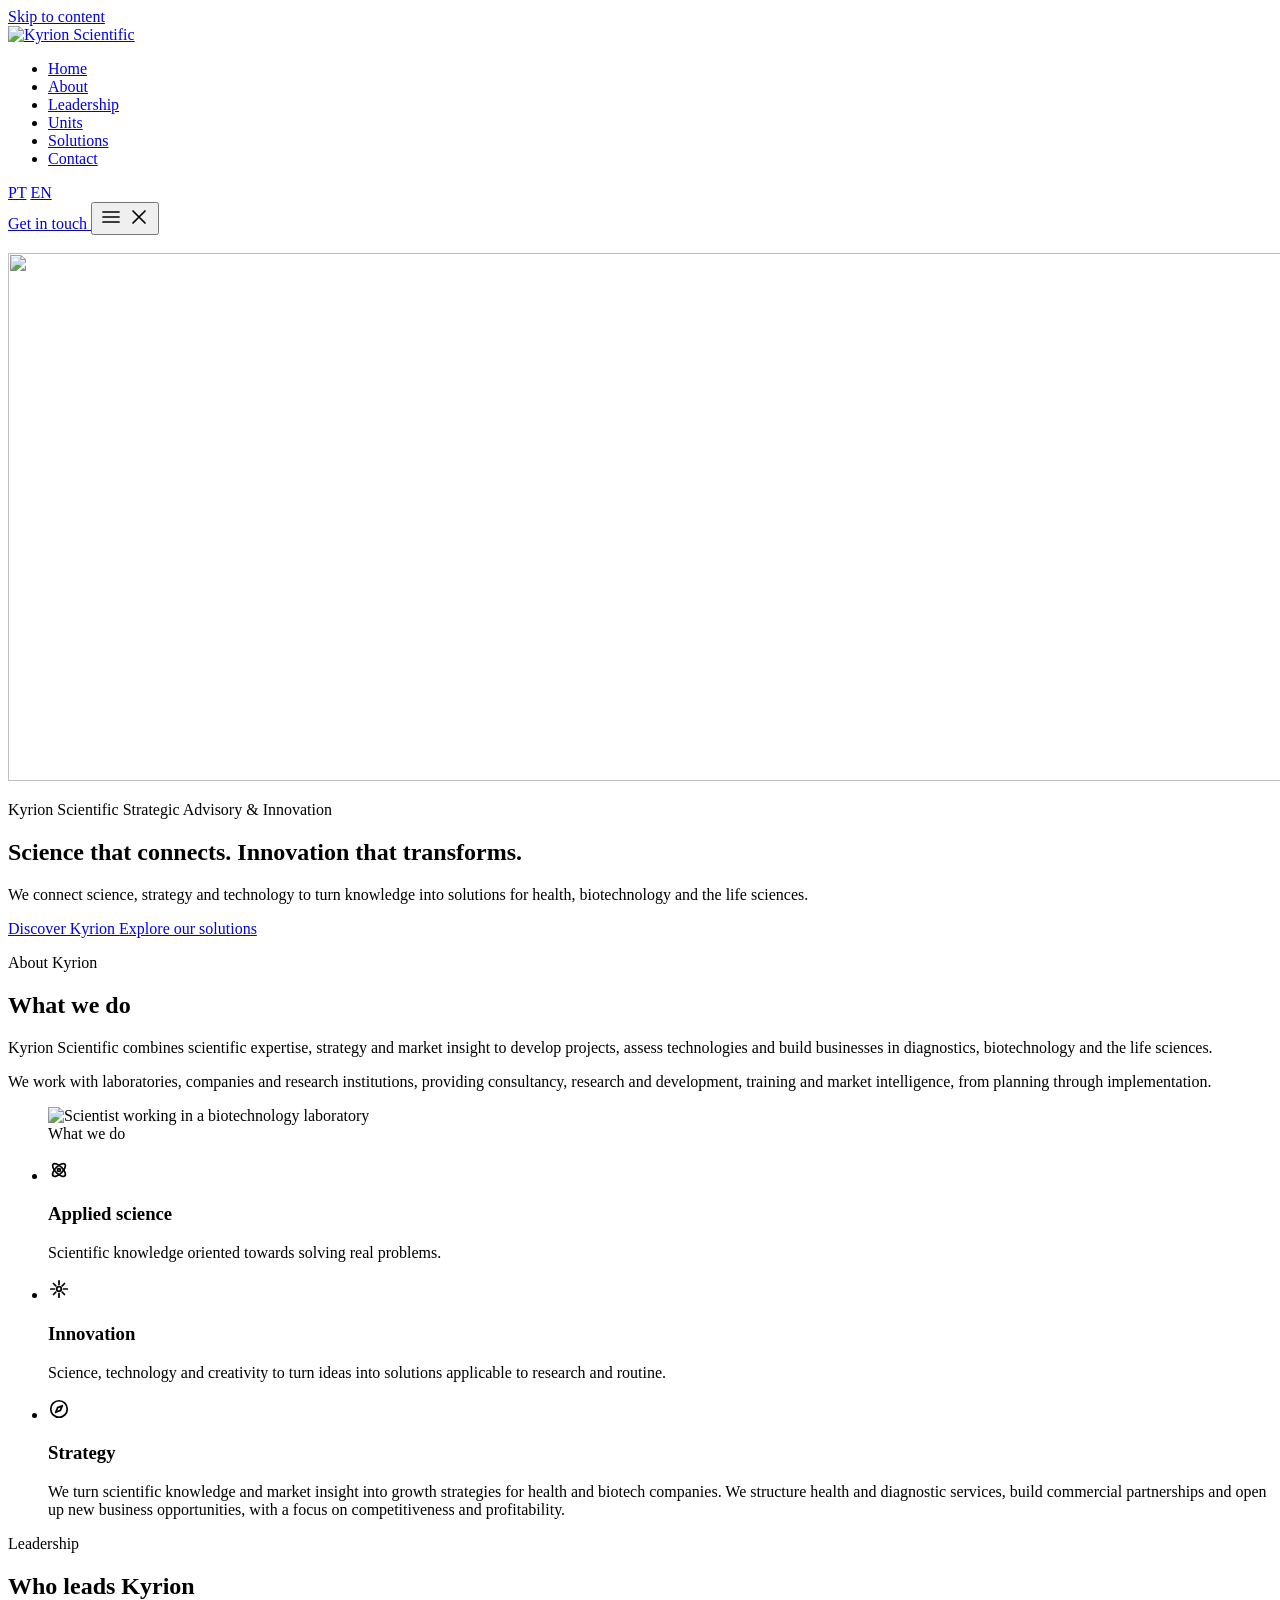
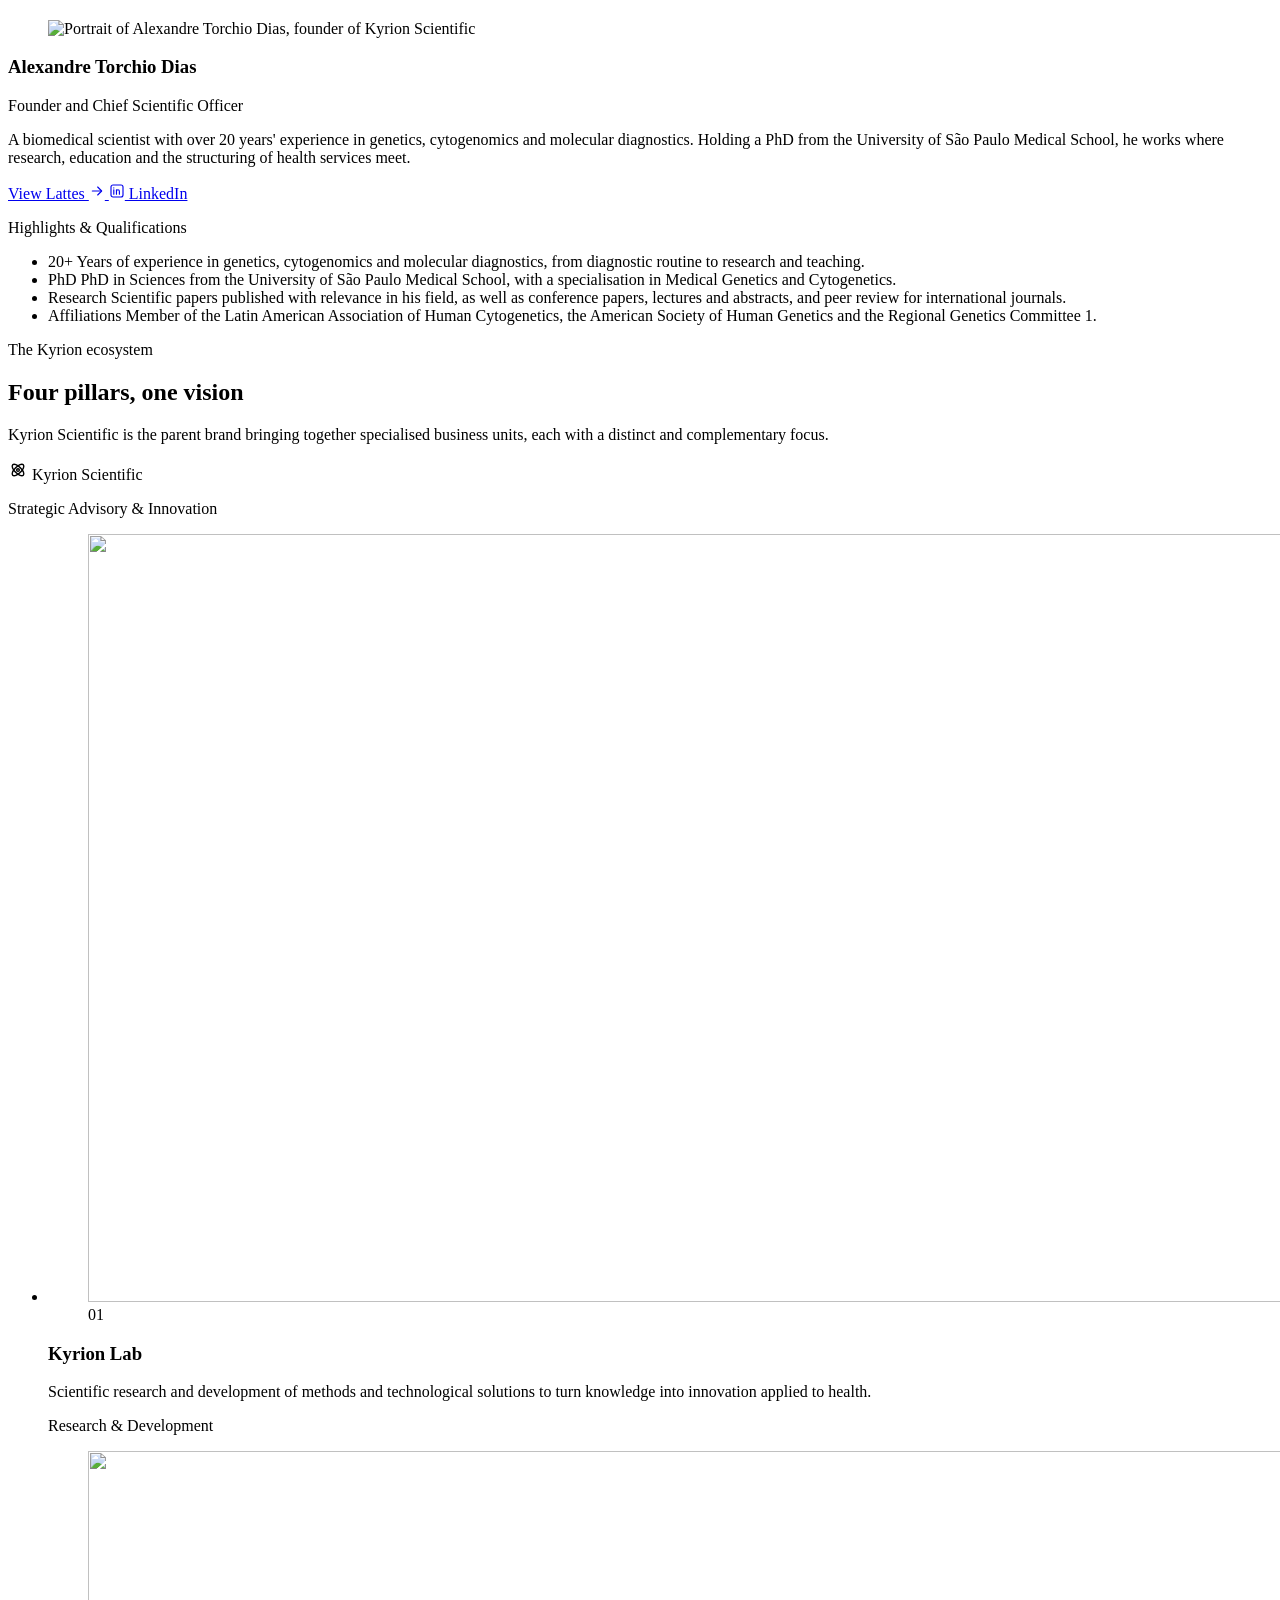
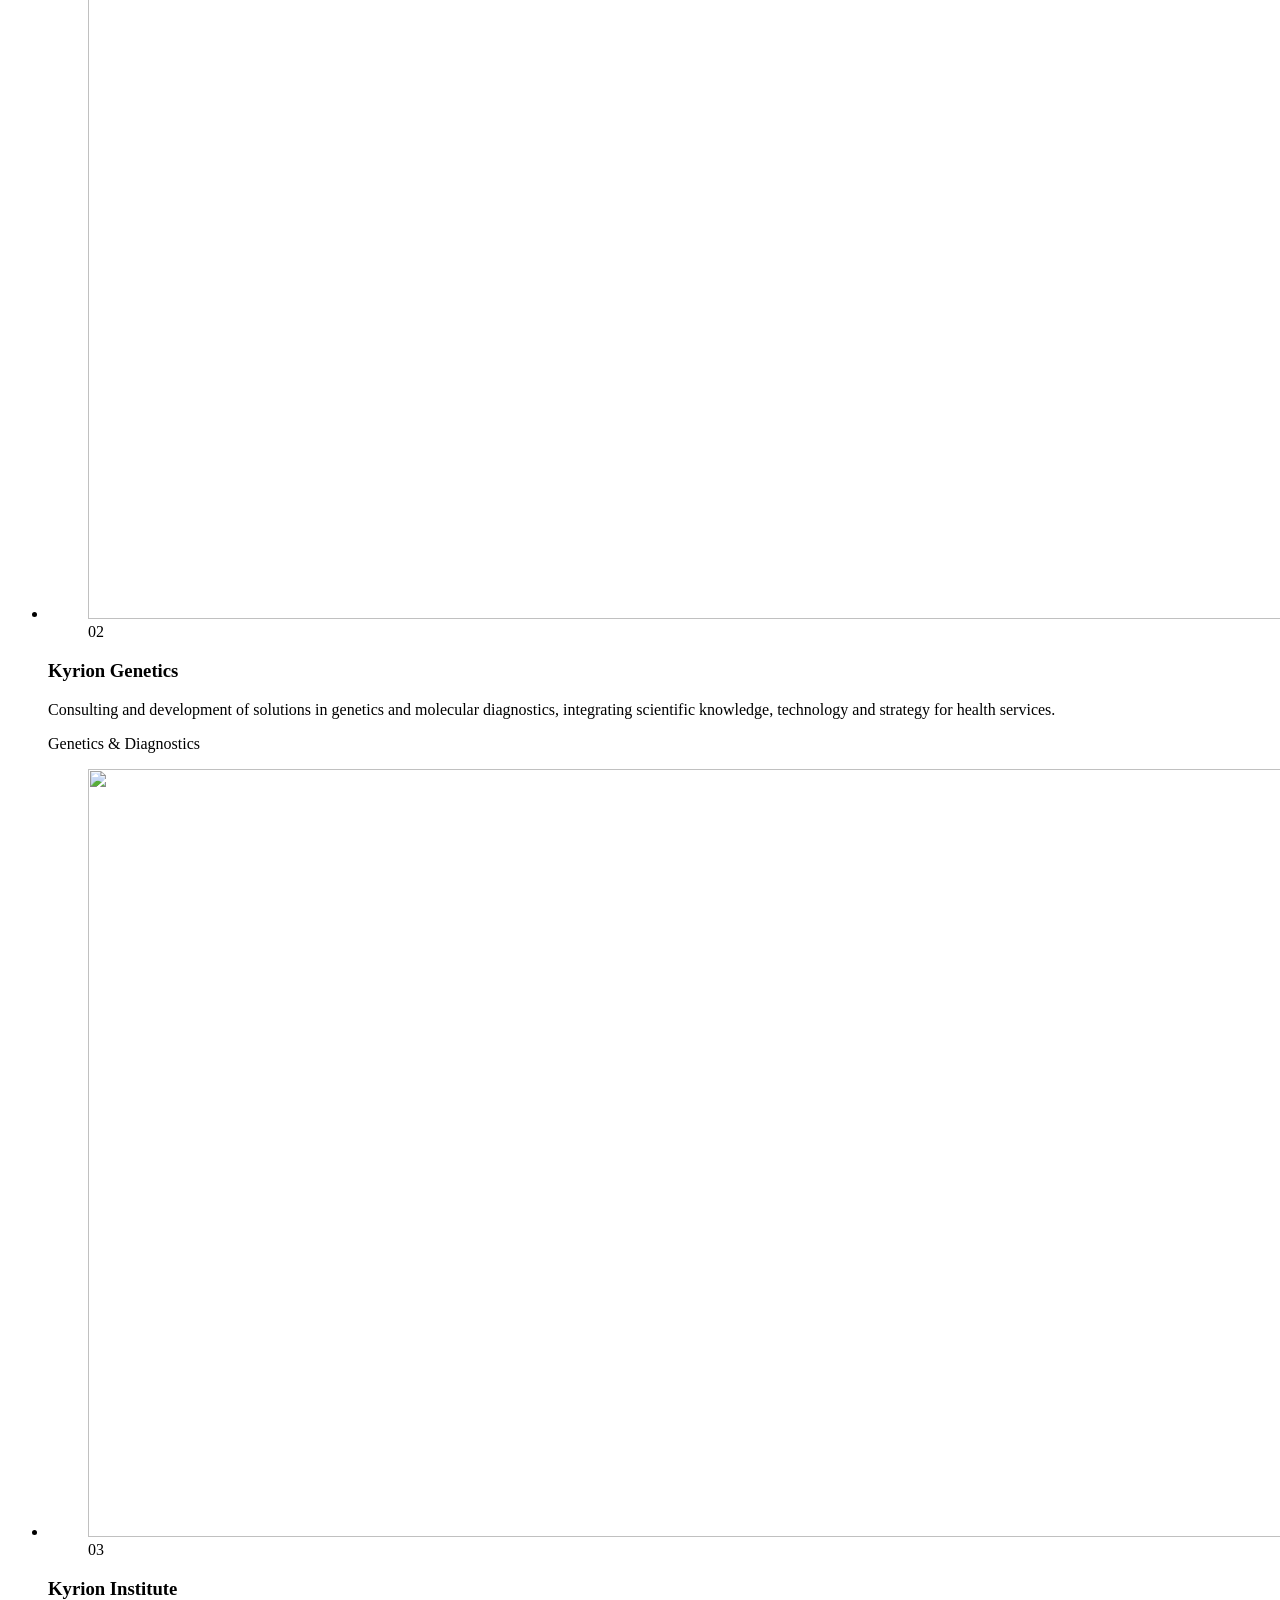
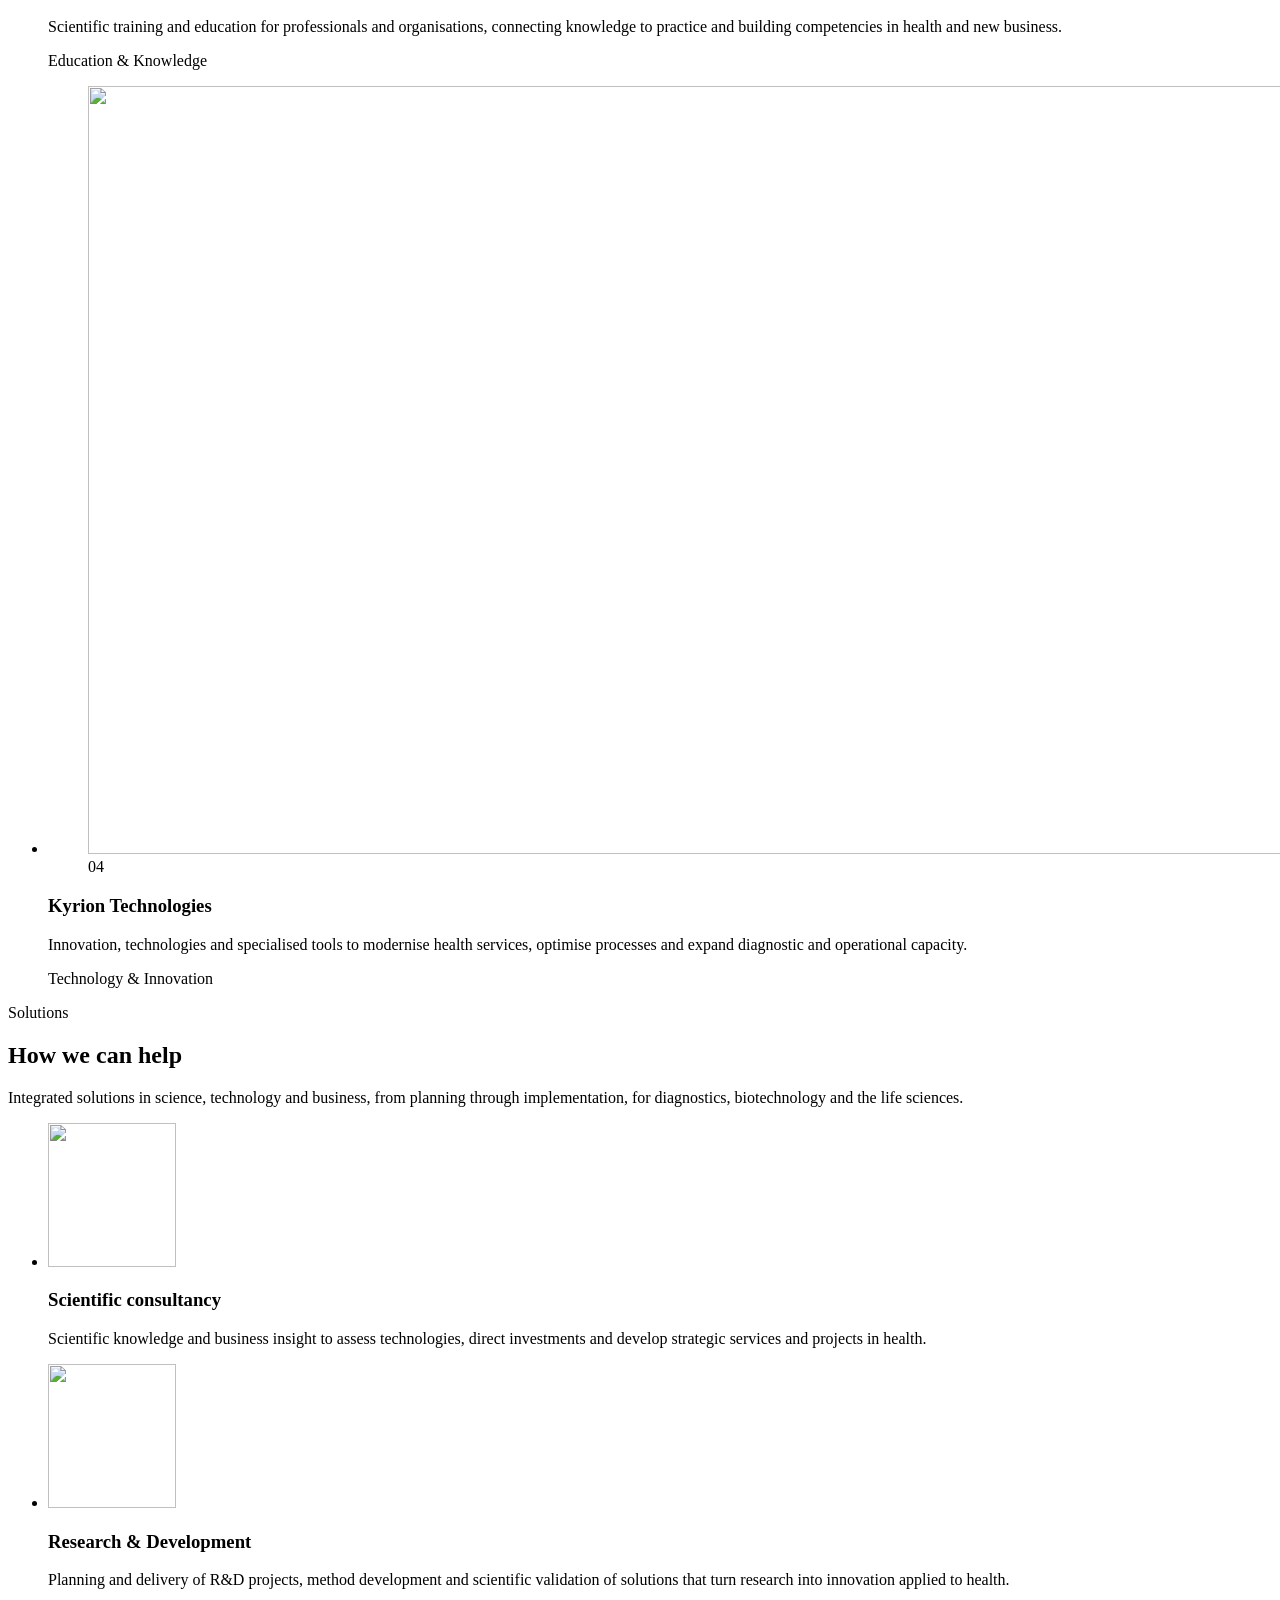
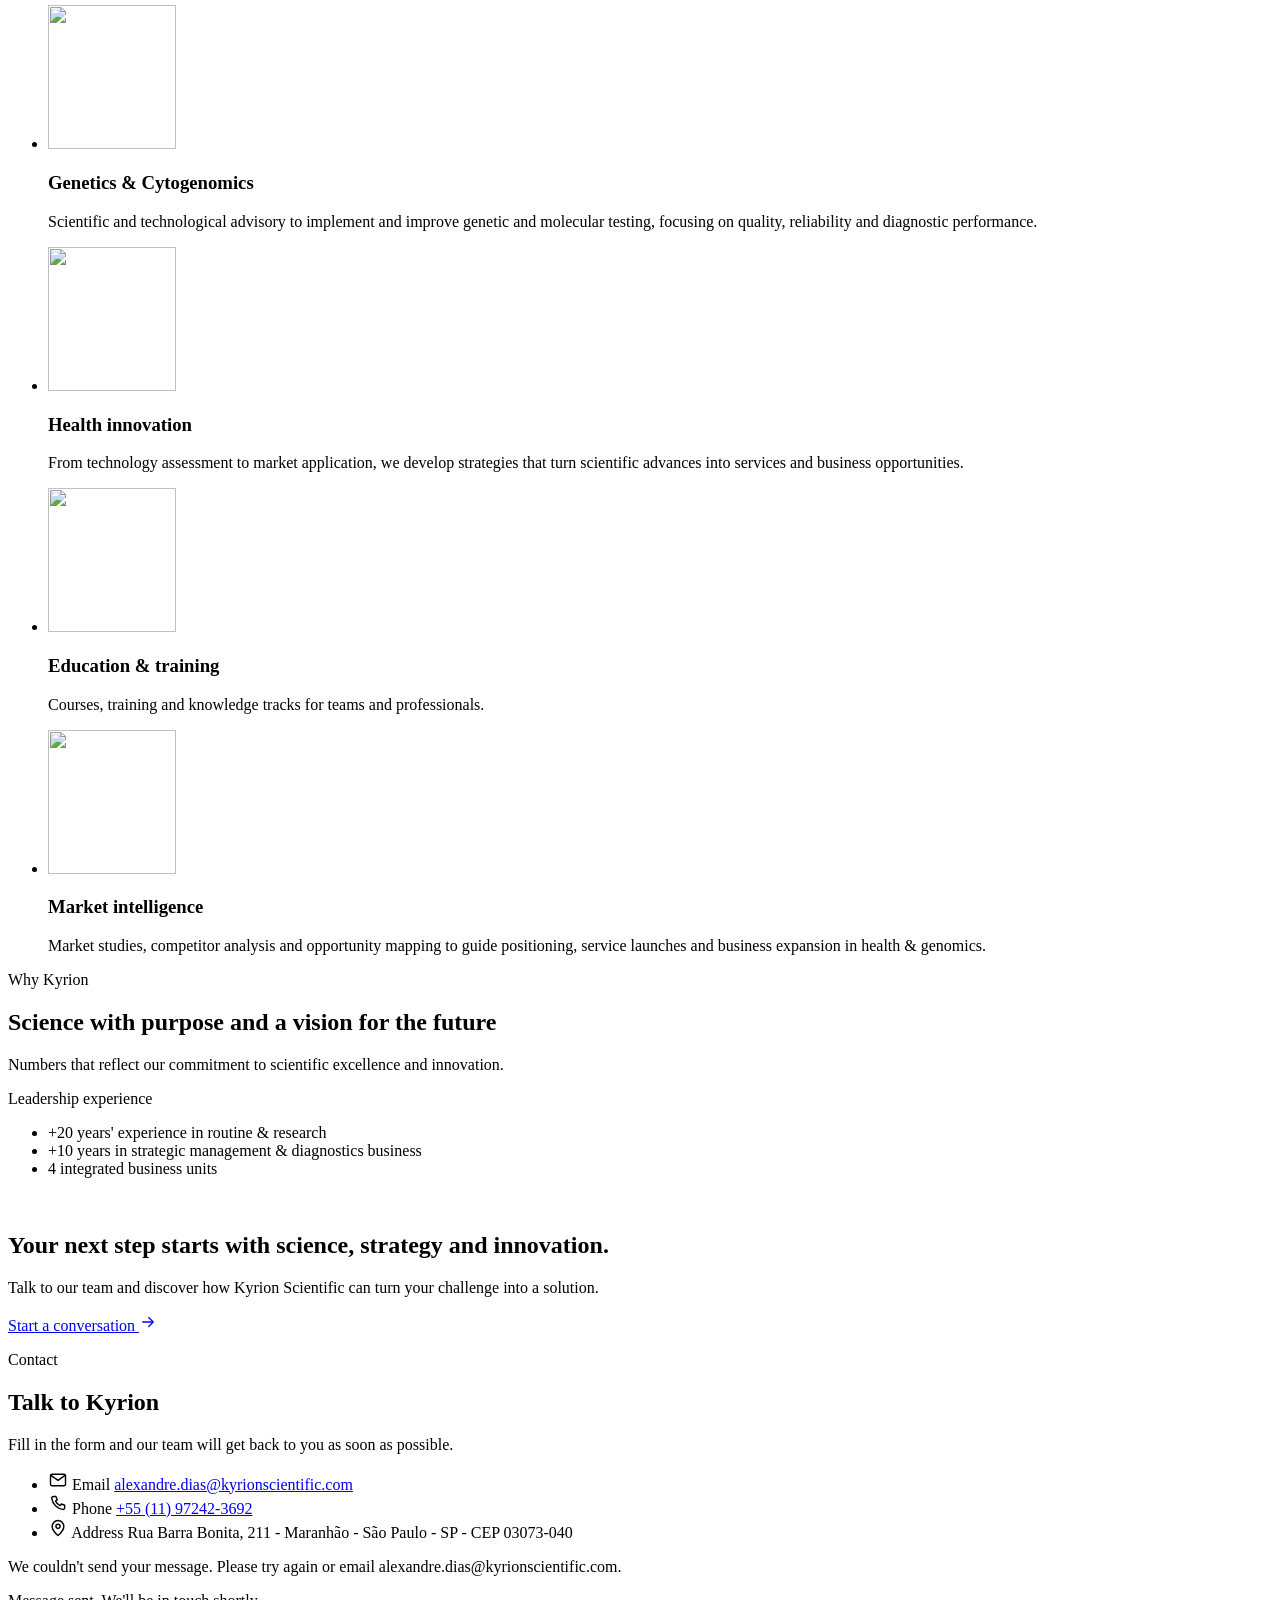
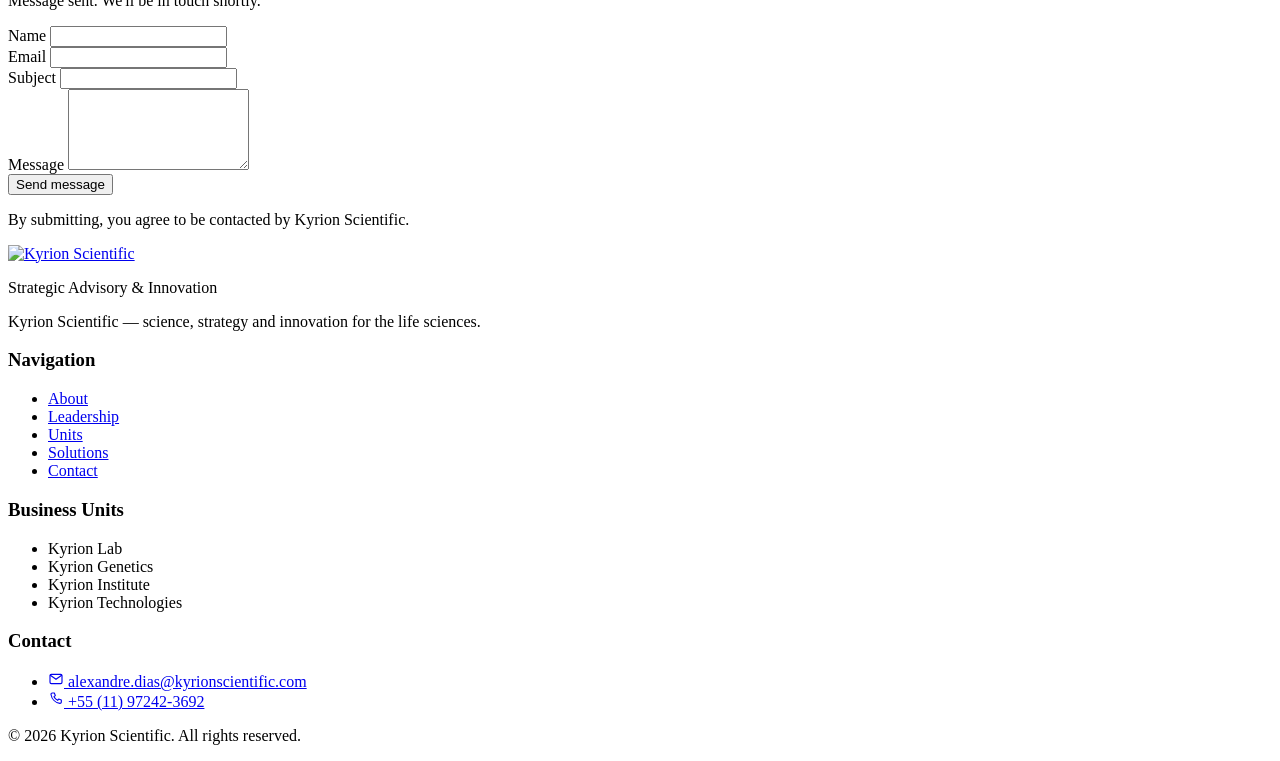
==== commit ed3a644d: "deploy: publica site compilado (2026-11-05 11:27)" ====
--- a/en/index.html
+++ b/en/index.html
@@ -1,4 +1,4 @@
 <!DOCTYPE html><html lang="en" class="no-js"> <head><meta charset="utf-8"><meta name="viewport" content="width=device-width, initial-scale=1"><title>Kyrion Scientific — Science that connects. Innovation that transforms.</title><meta name="description" content="We connect scientific expertise, strategy and market insight to develop projects, assess technologies and build businesses in diagnostics, biotechnology and the life sciences."><link rel="canonical" href="https://jekroll.github.io/KYRIONWEBSITE/en/"><link rel="alternate" hreflang="pt-BR" href="https://jekroll.github.io/KYRIONWEBSITE/"><link rel="alternate" hreflang="en" href="https://jekroll.github.io/KYRIONWEBSITE/en/"><link rel="alternate" hreflang="x-default" href="https://jekroll.github.io/KYRIONWEBSITE/"><link rel="icon" type="image/svg+xml" href="/KYRIONWEBSITE/favicon.svg"><link rel="apple-touch-icon" href="/KYRIONWEBSITE/favicon.svg"><meta name="theme-color" content="#002c2d"><meta property="og:type" content="website"><meta property="og:site_name" content="Kyrion Scientific"><meta property="og:title" content="Kyrion Scientific — Science that connects. Innovation that transforms."><meta property="og:description" content="We connect scientific expertise, strategy and market insight to develop projects, assess technologies and build businesses in diagnostics, biotechnology and the life sciences."><meta property="og:url" content="https://jekroll.github.io/KYRIONWEBSITE/en/"><meta property="og:locale" content="en_US"><meta property="og:image" content="https://jekroll.github.io/KYRIONWEBSITE/og-image.jpg"><meta name="twitter:card" content="summary_large_image"><meta name="twitter:title" content="Kyrion Scientific — Science that connects. Innovation that transforms."><meta name="twitter:description" content="We connect scientific expertise, strategy and market insight to develop projects, assess technologies and build businesses in diagnostics, biotechnology and the life sciences."><script type="application/ld+json">{"@context":"https://schema.org","@type":"Organization","name":"Kyrion Scientific","description":"We connect scientific expertise, strategy and market insight to develop projects, assess technologies and build businesses in diagnostics, biotechnology and the life sciences.","url":"https://jekroll.github.io/KYRIONWEBSITE","slogan":"Science that connects. Innovation that transforms."}</script><script>
       document.documentElement.classList.remove('no-js');
     </script><link rel="stylesheet" href="/KYRIONWEBSITE/_astro/index.CUuHNNBY.css"></head> <body> <a class="skip-link" href="#main">Skip to content</a>  <header class="site-header" id="site-header" data-header data-astro-cid-3ef6ksr2> <div class="site-header__inner container container--wide" data-astro-cid-3ef6ksr2> <a href="/KYRIONWEBSITE/en/" class="brand site-header__brand" aria-label="Kyrion Scientific — home" style="--brand-h:34px;--brand-w:126px" data-astro-cid-uaf52tac> <img src="/KYRIONWEBSITE/_astro/logo-new.gGyAkgk_.webp" srcset="/KYRIONWEBSITE/_astro/logo-new.gGyAkgk_.webp 1x, /KYRIONWEBSITE/_astro/logo-new.DoVqcS7O.png 1x" alt="Kyrion Scientific" width="126" height="34" decoding="async" loading="eager" data-astro-cid-uaf52tac> </a>  <nav class="site-nav" id="site-nav" data-nav aria-label="Home" data-astro-cid-3ef6ksr2> <ul class="site-nav__list" data-astro-cid-3ef6ksr2> <li data-astro-cid-3ef6ksr2> <a class="site-nav__link" href="/KYRIONWEBSITE/en/#inicio" data-nav-link data-astro-cid-3ef6ksr2>Home</a> </li><li data-astro-cid-3ef6ksr2> <a class="site-nav__link" href="/KYRIONWEBSITE/en/#sobre" data-nav-link data-astro-cid-3ef6ksr2>About</a> </li><li data-astro-cid-3ef6ksr2> <a class="site-nav__link" href="/KYRIONWEBSITE/en/#lideranca" data-nav-link data-astro-cid-3ef6ksr2>Leadership</a> </li><li data-astro-cid-3ef6ksr2> <a class="site-nav__link" href="/KYRIONWEBSITE/en/#grupos" data-nav-link data-astro-cid-3ef6ksr2>Units</a> </li><li data-astro-cid-3ef6ksr2> <a class="site-nav__link" href="/KYRIONWEBSITE/en/#solucoes" data-nav-link data-astro-cid-3ef6ksr2>Solutions</a> </li><li data-astro-cid-3ef6ksr2> <a class="site-nav__link" href="/KYRIONWEBSITE/en/#contato" data-nav-link data-astro-cid-3ef6ksr2>Contact</a> </li> </ul> </nav> <div class="site-header__actions" data-astro-cid-3ef6ksr2> <div class="lang" role="group" aria-label="Language" data-astro-cid-3ef6ksr2> <a class="lang__opt" href="/KYRIONWEBSITE/" hreflang="pt" data-astro-cid-3ef6ksr2>PT</a> <span class="lang__sep" aria-hidden="true" data-astro-cid-3ef6ksr2></span> <a class="lang__opt is-active" href="/KYRIONWEBSITE/en/" aria-current="true" hreflang="en" data-astro-cid-3ef6ksr2>EN</a> </div> <a class="btn btn--primary btn--sm site-header__cta" href="/KYRIONWEBSITE/en/#contato" data-astro-cid-3ef6ksr2> Get in touch </a> <button class="site-header__toggle" type="button" data-menu-toggle aria-expanded="false" aria-controls="site-nav" aria-label="Open menu" data-astro-cid-3ef6ksr2> <span class="site-header__toggle-open" data-astro-cid-3ef6ksr2><svg class="icon" width="24" height="24" viewBox="0 0 24 24" fill="none" stroke="currentColor" stroke-width="1.7" stroke-linecap="round" stroke-linejoin="round" aria-hidden="true" focusable="false" data-astro-cid-4ckhetd2>             <path d="M4 7h16M4 12h16M4 17h16" data-astro-cid-4ckhetd2></path>       </svg> </span> <span class="site-header__toggle-close" data-astro-cid-3ef6ksr2><svg class="icon" width="24" height="24" viewBox="0 0 24 24" fill="none" stroke="currentColor" stroke-width="1.7" stroke-linecap="round" stroke-linejoin="round" aria-hidden="true" focusable="false" data-astro-cid-4ckhetd2>              <path d="M6 6l12 12M18 6 6 18" data-astro-cid-4ckhetd2></path>      </svg> </span> </button> </div> </div> </header> <div class="site-header__scrim" data-menu-scrim hidden data-astro-cid-3ef6ksr2></div>  <main id="main"> <section class="hero" id="inicio" aria-labelledby="hero-title" data-astro-cid-bbe6dxrz> <div class="hero__card" data-astro-cid-bbe6dxrz> <!-- Blurred copy of the same plate, so the padding blends seamlessly
-         with the sharp, uncropped image. --> <div class="hero__backdrop" aria-hidden="true" data-astro-cid-bbe6dxrz> <img src="/KYRIONWEBSITE/_astro/hero-bg.C8MBA4jN.webp" alt="" loading="eager" decoding="async" data-astro-cid-bbe6dxrz> </div> <picture class="hero__photo" data-astro-cid-bbe6dxrz> <source srcset="/KYRIONWEBSITE/_astro/hero-bg.D-Uu-HRz.avif 1920w" type="image/avif" data-astro-cid-bbe6dxrz> <source srcset="/KYRIONWEBSITE/_astro/hero-bg.C8MBA4jN.webp 1920w" type="image/webp" data-astro-cid-bbe6dxrz> <img src="/KYRIONWEBSITE/_astro/hero-bg.DYgstmwq.jpg" srcset="/KYRIONWEBSITE/_astro/hero-bg.DYgstmwq.jpg 1920w, /KYRIONWEBSITE/_astro/hero-bg@2x.C8WDKdjT.jpg 2560w" sizes="100vw" width="1920" height="528" alt="" fetchpriority="high" decoding="async" aria-hidden="true" data-astro-cid-bbe6dxrz> </picture> <div class="hero__overlay" aria-hidden="true" data-astro-cid-bbe6dxrz></div> <div class="hero__inner" data-astro-cid-bbe6dxrz> <div class="hero__content-wrapper" data-astro-cid-bbe6dxrz> <div class="hero__content" data-astro-cid-bbe6dxrz> <p class="hero__eyebrow" data-astro-cid-bbe6dxrz> <span class="hero__brand" data-astro-cid-bbe6dxrz>Kyrion Scientific</span> <span class="hero__sub" data-astro-cid-bbe6dxrz>Strategic Advisory &amp; Innovation</span> </p> <h1 class="hero__title" id="hero-title" data-reveal data-astro-cid-bbe6dxrz> <span data-astro-cid-bbe6dxrz>Science that connects.</span> <span data-astro-cid-bbe6dxrz>Innovation that transforms.</span> </h1> <p class="hero__lead" data-reveal style="--reveal-delay:90ms" data-astro-cid-bbe6dxrz>We connect science, strategy and technology to turn knowledge into solutions for health, biotechnology and the life sciences.</p> <div class="hero__actions" data-reveal style="--reveal-delay:180ms" data-astro-cid-bbe6dxrz> <a class="btn btn--primary" href="/KYRIONWEBSITE/en/#sobre" data-astro-cid-bbe6dxrz> Discover Kyrion </a> <a class="btn btn--ghost" href="/KYRIONWEBSITE/en/#solucoes" data-astro-cid-bbe6dxrz> Explore our solutions </a> </div> </div> </div> </div> </div> </section>  <section class="section section--surface about" id="sobre" aria-labelledby="about-title" data-astro-cid-v2cbyr3p> <div class="container" data-astro-cid-v2cbyr3p> <div class="about__grid" data-astro-cid-v2cbyr3p> <div class="about__intro" data-reveal data-astro-cid-v2cbyr3p> <p class="kicker" data-astro-cid-v2cbyr3p>About Kyrion</p> <h2 id="about-title" data-astro-cid-v2cbyr3p>What we do</h2> <p class="about__lead" data-astro-cid-v2cbyr3p>Kyrion Scientific combines scientific expertise, strategy and market insight to develop projects, assess technologies and build businesses in diagnostics, biotechnology and the life sciences.</p> <p class="about__body" data-astro-cid-v2cbyr3p>We work with laboratories, companies and research institutions, providing consultancy, research and development, training and market intelligence, from planning through implementation.</p> </div> <figure class="about__media" data-reveal style="--reveal-delay:100ms" data-astro-cid-v2cbyr3p> <picture data-astro-cid-v2cbyr3p> <source srcset="/KYRIONWEBSITE/_astro/about-lab.DQNUo1HB.webp" type="image/webp" data-astro-cid-v2cbyr3p> <img src="/KYRIONWEBSITE/_astro/about-lab.DrcKUUM2.jpg" alt="Scientist working in a biotechnology laboratory" width="1200" height="896" loading="lazy" decoding="async" data-astro-cid-v2cbyr3p> </picture> <figcaption class="visually-hidden" data-astro-cid-v2cbyr3p>What we do</figcaption> </figure> </div> <ul class="about__values" data-astro-cid-v2cbyr3p> <li class="about__card" data-reveal style="--reveal-delay:0ms" data-astro-cid-v2cbyr3p> <span class="about__chip" data-astro-cid-v2cbyr3p> <svg class="icon" width="22" height="22" viewBox="0 0 24 24" fill="none" stroke="currentColor" stroke-width="1.9" stroke-linecap="round" stroke-linejoin="round" aria-hidden="true" focusable="false" data-astro-cid-4ckhetd2>        <circle cx="12" cy="12" r="1.6" data-astro-cid-4ckhetd2></circle> <ellipse cx="12" cy="12" rx="9" ry="4" transform="rotate(45 12 12)" data-astro-cid-4ckhetd2></ellipse> <ellipse cx="12" cy="12" rx="9" ry="4" transform="rotate(-45 12 12)" data-astro-cid-4ckhetd2></ellipse>              </svg>  </span> <div class="about__card-body" data-astro-cid-v2cbyr3p> <h3 data-astro-cid-v2cbyr3p>Applied science</h3> <p data-astro-cid-v2cbyr3p>Scientific knowledge oriented towards solving real problems.</p> </div> </li><li class="about__card" data-reveal style="--reveal-delay:90ms" data-astro-cid-v2cbyr3p> <span class="about__chip" data-astro-cid-v2cbyr3p> <svg class="icon" width="22" height="22" viewBox="0 0 24 24" fill="none" stroke="currentColor" stroke-width="1.9" stroke-linecap="round" stroke-linejoin="round" aria-hidden="true" focusable="false" data-astro-cid-4ckhetd2>         <path d="M12 3v4M12 17v4M3 12h4M17 12h4M6 6l2.5 2.5M15.5 15.5 18 18M18 6l-2.5 2.5M8.5 15.5 6 18" data-astro-cid-4ckhetd2></path> <circle cx="12" cy="12" r="2.5" data-astro-cid-4ckhetd2></circle>             </svg>  </span> <div class="about__card-body" data-astro-cid-v2cbyr3p> <h3 data-astro-cid-v2cbyr3p>Innovation</h3> <p data-astro-cid-v2cbyr3p>Science, technology and creativity to turn ideas into solutions applicable to research and routine.</p> </div> </li><li class="about__card" data-reveal style="--reveal-delay:180ms" data-astro-cid-v2cbyr3p> <span class="about__chip" data-astro-cid-v2cbyr3p> <svg class="icon" width="22" height="22" viewBox="0 0 24 24" fill="none" stroke="currentColor" stroke-width="1.9" stroke-linecap="round" stroke-linejoin="round" aria-hidden="true" focusable="false" data-astro-cid-4ckhetd2>  <circle cx="12" cy="12" r="9" data-astro-cid-4ckhetd2></circle> <path d="m15.6 8.4-2.1 5.1-5.1 2.1 2.1-5.1z" data-astro-cid-4ckhetd2></path>                    </svg>  </span> <div class="about__card-body" data-astro-cid-v2cbyr3p> <h3 data-astro-cid-v2cbyr3p>Strategy</h3> <p data-astro-cid-v2cbyr3p>We turn scientific knowledge and market insight into growth strategies for health and biotech companies. We structure health and diagnostic services, build commercial partnerships and open up new business opportunities, with a focus on competitiveness and profitability.</p> </div> </li> </ul> </div> </section>  <section class="section section--dark leadership" id="lideranca" aria-labelledby="leadership-title" data-astro-cid-u57r3c23> <div class="container" data-astro-cid-u57r3c23> <!-- isolated section header --> <header class="leadership__head" data-reveal data-astro-cid-u57r3c23> <p class="kicker" data-astro-cid-u57r3c23>Leadership</p> <h2 id="leadership-title" data-astro-cid-u57r3c23>Who leads Kyrion</h2> </header> <!-- framed portrait left · identity + bio + CTA right --> <div class="leadership__profile" data-astro-cid-u57r3c23> <figure class="leadership__frame" data-reveal data-astro-cid-u57r3c23> <picture data-astro-cid-u57r3c23> <source srcset="/KYRIONWEBSITE/_astro/leader-portrait.DpwzIskO.webp" type="image/webp" data-astro-cid-u57r3c23> <img src="/KYRIONWEBSITE/_astro/leader-portrait.t9rbVho0.jpg" alt="Portrait of Alexandre Torchio Dias, founder of Kyrion Scientific" width="800" height="923" loading="lazy" decoding="async" data-astro-cid-u57r3c23> </picture> </figure> <div class="leadership__content" data-reveal style="--reveal-delay:100ms" data-astro-cid-u57r3c23> <div class="leadership__identity" data-astro-cid-u57r3c23> <h3 data-astro-cid-u57r3c23>Alexandre Torchio Dias</h3> <p class="leadership__role" data-astro-cid-u57r3c23>Founder and Chief Scientific Officer</p> </div> <p class="leadership__bio" data-astro-cid-u57r3c23>A biomedical scientist with over 20 years&#39; experience in genetics, cytogenomics and molecular diagnostics. Holding a PhD from the University of São Paulo Medical School, he works where research, education and the structuring of health services meet.</p> <div class="leadership__links" data-astro-cid-u57r3c23> <a class="btn btn--primary btn--sm" href="http://lattes.cnpq.br/3293784131021507" target="_blank" rel="noopener noreferrer" data-astro-cid-u57r3c23> View Lattes <svg class="icon" width="16" height="16" viewBox="0 0 24 24" fill="none" stroke="currentColor" stroke-width="1.7" stroke-linecap="round" stroke-linejoin="round" aria-hidden="true" focusable="false" data-astro-cid-4ckhetd2>             <path d="M5 12h13" data-astro-cid-4ckhetd2></path> <path d="m13 6 6 6-6 6" data-astro-cid-4ckhetd2></path>         </svg>  </a> <a class="btn btn--light btn--sm" href="https://www.linkedin.com/in/alexandre-torchio-dias-54872938/" target="_blank" rel="noopener noreferrer" data-astro-cid-u57r3c23> <svg class="icon" width="16" height="16" viewBox="0 0 24 24" fill="none" stroke="currentColor" stroke-width="1.7" stroke-linecap="round" stroke-linejoin="round" aria-hidden="true" focusable="false" data-astro-cid-4ckhetd2>                    <rect x="3" y="3" width="18" height="18" rx="3" data-astro-cid-4ckhetd2></rect> <path d="M7.2 10.2v6.6" data-astro-cid-4ckhetd2></path> <path d="M7.2 7.4v.02" data-astro-cid-4ckhetd2></path> <path d="M11.2 16.8v-6.6M11.2 12.6c0-1.4.8-2.4 2.2-2.4s2.2 1 2.2 2.4v4.2" data-astro-cid-4ckhetd2></path>  </svg>  LinkedIn </a> </div> </div> </div> <!-- full-width metrics band --> <div class="leadership__band" data-reveal style="--reveal-delay:160ms" data-astro-cid-u57r3c23> <p class="leadership__band-label" data-astro-cid-u57r3c23>Highlights &amp; Qualifications</p> <ul class="leadership__metrics" data-astro-cid-u57r3c23> <li class="leadership__metric" data-astro-cid-u57r3c23> <span class="leadership__metric-value" data-astro-cid-u57r3c23>20+</span> <span class="leadership__metric-label" data-astro-cid-u57r3c23>Years of experience in genetics, cytogenomics and molecular diagnostics, from diagnostic routine to research and teaching.</span> </li><li class="leadership__metric" data-astro-cid-u57r3c23> <span class="leadership__metric-value" data-astro-cid-u57r3c23>PhD</span> <span class="leadership__metric-label" data-astro-cid-u57r3c23>PhD in Sciences from the University of São Paulo Medical School, with a specialisation in Medical Genetics and Cytogenetics.</span> </li><li class="leadership__metric" data-astro-cid-u57r3c23> <span class="leadership__metric-value" data-astro-cid-u57r3c23>Research</span> <span class="leadership__metric-label" data-astro-cid-u57r3c23>Scientific papers published with relevance in his field, as well as conference papers, lectures and abstracts, and peer review for international journals.</span> </li><li class="leadership__metric" data-astro-cid-u57r3c23> <span class="leadership__metric-value" data-astro-cid-u57r3c23>Affiliations</span> <span class="leadership__metric-label" data-astro-cid-u57r3c23>Member of the Latin American Association of Human Cytogenetics, the American Society of Human Genetics and the Regional Genetics Committee 1.</span> </li> </ul> </div> </div> </section>  <section class="section ecosystem" id="grupos" aria-labelledby="ecosystem-title" data-astro-cid-yqvkyiml> <div class="container" data-astro-cid-yqvkyiml> <div class="section-head" data-reveal data-astro-cid-yqvkyiml> <p class="kicker" data-astro-cid-yqvkyiml>The Kyrion ecosystem</p> <h2 id="ecosystem-title" data-astro-cid-yqvkyiml>Four pillars, one vision</h2> <p data-astro-cid-yqvkyiml>Kyrion Scientific is the parent brand bringing together specialised business units, each with a distinct and complementary focus.</p> </div> <div class="ecosystem__parent" data-reveal data-astro-cid-yqvkyiml> <span class="ecosystem__badge" data-astro-cid-yqvkyiml> <svg class="icon" width="20" height="20" viewBox="0 0 24 24" fill="none" stroke="currentColor" stroke-width="1.7" stroke-linecap="round" stroke-linejoin="round" aria-hidden="true" focusable="false" data-astro-cid-4ckhetd2>        <circle cx="12" cy="12" r="1.6" data-astro-cid-4ckhetd2></circle> <ellipse cx="12" cy="12" rx="9" ry="4" transform="rotate(45 12 12)" data-astro-cid-4ckhetd2></ellipse> <ellipse cx="12" cy="12" rx="9" ry="4" transform="rotate(-45 12 12)" data-astro-cid-4ckhetd2></ellipse>              </svg>  Kyrion Scientific </span> <p class="ecosystem__parent-text" data-astro-cid-yqvkyiml>Strategic Advisory &amp; Innovation</p> </div> <ul class="ecosystem__grid" data-astro-cid-yqvkyiml> <li class="ecosystem__item" data-accent="orange" data-reveal style="--reveal-delay:0ms" data-astro-cid-yqvkyiml> <article class="card ecosystem__card" data-astro-cid-yqvkyiml> <figure class="ecosystem__media" aria-hidden="true" data-astro-cid-yqvkyiml> <img src="/KYRIONWEBSITE/_astro/pillar-lab.C-nQlmTT.jpg" alt="" width="1376" height="768" loading="lazy" decoding="async" data-astro-cid-yqvkyiml> <span class="ecosystem__num" aria-hidden="true" data-astro-cid-yqvkyiml>01</span> </figure> <div class="ecosystem__body" data-astro-cid-yqvkyiml> <h3 data-astro-cid-yqvkyiml>Kyrion Lab</h3> <p data-astro-cid-yqvkyiml>Scientific research and development of methods and technological solutions to turn knowledge into innovation applied to health.</p> <span class="ecosystem__tag" data-astro-cid-yqvkyiml>Research &amp; Development</span> </div> </article> </li><li class="ecosystem__item" data-accent="periwinkle" data-reveal style="--reveal-delay:80ms" data-astro-cid-yqvkyiml> <article class="card ecosystem__card" data-astro-cid-yqvkyiml> <figure class="ecosystem__media" aria-hidden="true" data-astro-cid-yqvkyiml> <img src="/KYRIONWEBSITE/_astro/pillar-genetics.BRFj-R60.jpg" alt="" width="1376" height="768" loading="lazy" decoding="async" data-astro-cid-yqvkyiml> <span class="ecosystem__num" aria-hidden="true" data-astro-cid-yqvkyiml>02</span> </figure> <div class="ecosystem__body" data-astro-cid-yqvkyiml> <h3 data-astro-cid-yqvkyiml>Kyrion Genetics</h3> <p data-astro-cid-yqvkyiml>Consulting and development of solutions in genetics and molecular diagnostics, integrating scientific knowledge, technology and strategy for health services.</p> <span class="ecosystem__tag" data-astro-cid-yqvkyiml>Genetics &amp; Diagnostics</span> </div> </article> </li><li class="ecosystem__item" data-accent="lime" data-reveal style="--reveal-delay:160ms" data-astro-cid-yqvkyiml> <article class="card ecosystem__card" data-astro-cid-yqvkyiml> <figure class="ecosystem__media" aria-hidden="true" data-astro-cid-yqvkyiml> <img src="/KYRIONWEBSITE/_astro/pillar-institute.BL2FJ0N2.jpg" alt="" width="1376" height="768" loading="lazy" decoding="async" data-astro-cid-yqvkyiml> <span class="ecosystem__num" aria-hidden="true" data-astro-cid-yqvkyiml>03</span> </figure> <div class="ecosystem__body" data-astro-cid-yqvkyiml> <h3 data-astro-cid-yqvkyiml>Kyrion Institute</h3> <p data-astro-cid-yqvkyiml>Scientific training and education for professionals and organisations, connecting knowledge to practice and building competencies in health and new business.</p> <span class="ecosystem__tag" data-astro-cid-yqvkyiml>Education &amp; Knowledge</span> </div> </article> </li><li class="ecosystem__item" data-accent="navy" data-reveal style="--reveal-delay:240ms" data-astro-cid-yqvkyiml> <article class="card ecosystem__card" data-astro-cid-yqvkyiml> <figure class="ecosystem__media" aria-hidden="true" data-astro-cid-yqvkyiml> <img src="/KYRIONWEBSITE/_astro/pillar-technologies.C7Kxhx0w.jpg" alt="" width="1376" height="768" loading="lazy" decoding="async" data-astro-cid-yqvkyiml> <span class="ecosystem__num" aria-hidden="true" data-astro-cid-yqvkyiml>04</span> </figure> <div class="ecosystem__body" data-astro-cid-yqvkyiml> <h3 data-astro-cid-yqvkyiml>Kyrion Technologies</h3> <p data-astro-cid-yqvkyiml>Innovation, technologies and specialised tools to modernise health services, optimise processes and expand diagnostic and operational capacity.</p> <span class="ecosystem__tag" data-astro-cid-yqvkyiml>Technology &amp; Innovation</span> </div> </article> </li> </ul> </div> </section>  <section class="section section--surface solutions" id="solucoes" aria-labelledby="solutions-title" data-astro-cid-vj7y5fzp> <div class="container" data-astro-cid-vj7y5fzp> <div class="section-head" data-reveal data-astro-cid-vj7y5fzp> <p class="kicker" data-astro-cid-vj7y5fzp>Solutions</p> <h2 id="solutions-title" data-astro-cid-vj7y5fzp>How we can help</h2> <p data-astro-cid-vj7y5fzp>Integrated solutions in science, technology and business, from planning through implementation, for diagnostics, biotechnology and the life sciences.</p> </div> <ul class="grid grid--3 solutions__grid" data-astro-cid-vj7y5fzp> <li data-accent="orange" data-reveal style="--reveal-delay:0ms" data-astro-cid-vj7y5fzp> <article class="card solutions__card" data-astro-cid-vj7y5fzp> <img class="solutions__tile" src="/KYRIONWEBSITE/_astro/consultoria.Cqw3ckSS.webp" alt="" width="128" height="144" loading="lazy" decoding="async" aria-hidden="true" data-astro-cid-vj7y5fzp> <h3 data-astro-cid-vj7y5fzp>Scientific consultancy</h3> <p data-astro-cid-vj7y5fzp>Scientific knowledge and business insight to assess technologies, direct investments and develop strategic services and projects in health.</p> </article> </li><li data-accent="periwinkle" data-reveal style="--reveal-delay:70ms" data-astro-cid-vj7y5fzp> <article class="card solutions__card" data-astro-cid-vj7y5fzp> <img class="solutions__tile" src="/KYRIONWEBSITE/_astro/pesquisa.BmiKWcl9.webp" alt="" width="128" height="144" loading="lazy" decoding="async" aria-hidden="true" data-astro-cid-vj7y5fzp> <h3 data-astro-cid-vj7y5fzp>Research &amp; Development</h3> <p data-astro-cid-vj7y5fzp>Planning and delivery of R&amp;D projects, method development and scientific validation of solutions that turn research into innovation applied to health.</p> </article> </li><li data-accent="lime" data-reveal style="--reveal-delay:140ms" data-astro-cid-vj7y5fzp> <article class="card solutions__card" data-astro-cid-vj7y5fzp> <img class="solutions__tile" src="/KYRIONWEBSITE/_astro/diagnostico.CxVU6_EM.webp" alt="" width="128" height="144" loading="lazy" decoding="async" aria-hidden="true" data-astro-cid-vj7y5fzp> <h3 data-astro-cid-vj7y5fzp>Genetics &amp; Cytogenomics</h3> <p data-astro-cid-vj7y5fzp>Scientific and technological advisory to implement and improve genetic and molecular testing, focusing on quality, reliability and diagnostic performance.</p> </article> </li><li data-accent="navy" data-reveal style="--reveal-delay:210ms" data-astro-cid-vj7y5fzp> <article class="card solutions__card" data-astro-cid-vj7y5fzp> <img class="solutions__tile" src="/KYRIONWEBSITE/_astro/biotech.B4dVZGqE.webp" alt="" width="128" height="144" loading="lazy" decoding="async" aria-hidden="true" data-astro-cid-vj7y5fzp> <h3 data-astro-cid-vj7y5fzp>Health innovation</h3> <p data-astro-cid-vj7y5fzp>From technology assessment to market application, we develop strategies that turn scientific advances into services and business opportunities.</p> </article> </li><li data-accent="orange" data-reveal style="--reveal-delay:280ms" data-astro-cid-vj7y5fzp> <article class="card solutions__card" data-astro-cid-vj7y5fzp> <img class="solutions__tile" src="/KYRIONWEBSITE/_astro/educacao.DjyEGRSN.webp" alt="" width="128" height="144" loading="lazy" decoding="async" aria-hidden="true" data-astro-cid-vj7y5fzp> <h3 data-astro-cid-vj7y5fzp>Education &amp; training</h3> <p data-astro-cid-vj7y5fzp>Courses, training and knowledge tracks for teams and professionals.</p> </article> </li><li data-accent="periwinkle" data-reveal style="--reveal-delay:350ms" data-astro-cid-vj7y5fzp> <article class="card solutions__card" data-astro-cid-vj7y5fzp> <img class="solutions__tile" src="/KYRIONWEBSITE/_astro/tecnologia.T-dvYS2X.webp" alt="" width="128" height="144" loading="lazy" decoding="async" aria-hidden="true" data-astro-cid-vj7y5fzp> <h3 data-astro-cid-vj7y5fzp>Market intelligence</h3> <p data-astro-cid-vj7y5fzp>Market studies, competitor analysis and opportunity mapping to guide positioning, service launches and business expansion in health &amp; genomics.</p> </article> </li> </ul> </div> </section>  <section class="section--navy stats" aria-labelledby="stats-title" data-astro-cid-bhxv2qxz> <div class="container stats__inner" data-astro-cid-bhxv2qxz> <div class="stats__head" data-reveal data-astro-cid-bhxv2qxz> <p class="kicker" data-astro-cid-bhxv2qxz>Why Kyrion</p> <h2 id="stats-title" data-astro-cid-bhxv2qxz>Science with purpose and a vision for the future</h2> <p class="stats__sub" data-astro-cid-bhxv2qxz>Numbers that reflect our commitment to scientific excellence and innovation.</p> </div> <div class="stats__groups" data-astro-cid-bhxv2qxz> <div class="stats__group" data-reveal style="--reveal-delay:0ms" data-astro-cid-bhxv2qxz> <p class="stats__group-label" data-astro-cid-bhxv2qxz>Leadership experience</p> <ul class="stats__list" data-astro-cid-bhxv2qxz> <li class="stats__item" data-astro-cid-bhxv2qxz> <span class="stats__value" data-count-to="+20" data-astro-cid-bhxv2qxz>+20</span> <span class="stats__label" data-astro-cid-bhxv2qxz>years&#39; experience in routine &amp; research</span> </li><li class="stats__item" data-astro-cid-bhxv2qxz> <span class="stats__value" data-count-to="+10" data-astro-cid-bhxv2qxz>+10</span> <span class="stats__label" data-astro-cid-bhxv2qxz>years in strategic management &amp; diagnostics business</span> </li><li class="stats__item" data-astro-cid-bhxv2qxz> <span class="stats__value" data-count-to="4" data-astro-cid-bhxv2qxz>4</span> <span class="stats__label" data-astro-cid-bhxv2qxz>integrated business units</span> </li> </ul> </div> </div> </div> </section>  <section class="cta" aria-labelledby="cta-title" data-astro-cid-kokrr3jq> <div class="container" data-astro-cid-kokrr3jq> <div class="cta__panel" data-reveal data-astro-cid-kokrr3jq> <picture class="cta__bg" aria-hidden="true" data-astro-cid-kokrr3jq> <source srcset="/KYRIONWEBSITE/_astro/cta-band.CKwu-W7B.webp" type="image/webp" data-astro-cid-kokrr3jq> <img src="/KYRIONWEBSITE/_astro/cta-band.BWLTZXnr.jpg" alt="" loading="lazy" decoding="async" data-astro-cid-kokrr3jq> </picture> <div class="cta__scrim" aria-hidden="true" data-astro-cid-kokrr3jq></div> <div class="cta__body" data-astro-cid-kokrr3jq> <h2 id="cta-title" data-astro-cid-kokrr3jq>Your next step starts with science, strategy and innovation.</h2> <p data-astro-cid-kokrr3jq>Talk to our team and discover how Kyrion Scientific can turn your challenge into a solution.</p> </div> <a class="btn btn--primary cta__btn" href="/KYRIONWEBSITE/en/#contato" data-astro-cid-kokrr3jq> Start a conversation <svg class="icon" width="18" height="18" viewBox="0 0 24 24" fill="none" stroke="currentColor" stroke-width="1.7" stroke-linecap="round" stroke-linejoin="round" aria-hidden="true" focusable="false" data-astro-cid-4ckhetd2>             <path d="M5 12h13" data-astro-cid-4ckhetd2></path> <path d="m13 6 6 6-6 6" data-astro-cid-4ckhetd2></path>         </svg>  </a> </div> </div> </section>  <section class="section section--surface contact" id="contato" aria-labelledby="contact-title" data-astro-cid-xmivup5a> <div class="container contact__grid" data-astro-cid-xmivup5a> <div class="contact__intro" data-reveal data-astro-cid-xmivup5a> <p class="kicker" data-astro-cid-xmivup5a>Contact</p> <h2 id="contact-title" data-astro-cid-xmivup5a>Talk to Kyrion</h2> <p class="contact__text" data-astro-cid-xmivup5a>Fill in the form and our team will get back to you as soon as possible.</p> <ul class="contact__list" data-astro-cid-xmivup5a> <li data-astro-cid-xmivup5a> <span class="contact__ico" data-astro-cid-xmivup5a><svg class="icon" width="20" height="20" viewBox="0 0 24 24" fill="none" stroke="currentColor" stroke-width="1.7" stroke-linecap="round" stroke-linejoin="round" aria-hidden="true" focusable="false" data-astro-cid-4ckhetd2>          <rect x="3" y="5" width="18" height="14" rx="2" data-astro-cid-4ckhetd2></rect> <path d="m3.5 6.5 8.5 6 8.5-6" data-astro-cid-4ckhetd2></path>            </svg> </span> <span data-astro-cid-xmivup5a> <span class="contact__label" data-astro-cid-xmivup5a>Email</span> <a href="mailto:contato@kyrion.com.br" data-astro-cid-xmivup5a>contato@kyrion.com.br</a> </span> </li> <li data-astro-cid-xmivup5a> <span class="contact__ico" data-astro-cid-xmivup5a><svg class="icon" width="20" height="20" viewBox="0 0 24 24" fill="none" stroke="currentColor" stroke-width="1.7" stroke-linecap="round" stroke-linejoin="round" aria-hidden="true" focusable="false" data-astro-cid-4ckhetd2>          <path d="M6.5 3h3l1.5 4-2 1.5a12 12 0 0 0 5.5 5.5L16 12l4 1.5v3a2 2 0 0 1-2.2 2A16 16 0 0 1 4.5 5.2 2 2 0 0 1 6.5 3z" data-astro-cid-4ckhetd2></path>          </svg> </span> <span data-astro-cid-xmivup5a> <span class="contact__label" data-astro-cid-xmivup5a>Phone</span> <a href="tel:+5511972423692" data-astro-cid-xmivup5a>+55 (11) 97242-3692</a> </span> </li> <li data-astro-cid-xmivup5a> <span class="contact__ico" data-astro-cid-xmivup5a><svg class="icon" width="20" height="20" viewBox="0 0 24 24" fill="none" stroke="currentColor" stroke-width="1.7" stroke-linecap="round" stroke-linejoin="round" aria-hidden="true" focusable="false" data-astro-cid-4ckhetd2>            <path d="M12 21s7-5.6 7-11a7 7 0 1 0-14 0c0 5.4 7 11 7 11z" data-astro-cid-4ckhetd2></path> <circle cx="12" cy="10" r="2.5" data-astro-cid-4ckhetd2></circle>          </svg> </span> <span data-astro-cid-xmivup5a> <span class="contact__label" data-astro-cid-xmivup5a>Address</span> <span data-astro-cid-xmivup5a>Rua Barra Bonita, 211 - Maranhão - São Paulo - SP - CEP 03073-040</span> </span> </li> </ul> </div> <form id="contact-form" class="contact__form" data-reveal style="--reveal-delay:100ms" data-astro-cid-xmivup5a> <p class="form-status form-status--error" data-fs-error role="alert" data-astro-cid-xmivup5a>We couldn&#39;t send your message. Please try again or email contato@kyrion.com.br.</p> <p class="form-status form-status--ok" data-fs-success role="status" data-astro-cid-xmivup5a>Message sent. We&#39;ll be in touch shortly.</p> <div class="field" data-astro-cid-xmivup5a> <label for="cf-name" data-astro-cid-xmivup5a>Name</label> <input id="cf-name" name="name" type="text" autocomplete="name" required data-fs-field data-astro-cid-xmivup5a> <span class="field__error" data-fs-error="name" data-astro-cid-xmivup5a></span> </div> <div class="field" data-astro-cid-xmivup5a> <label for="cf-email" data-astro-cid-xmivup5a>Email</label> <input id="cf-email" name="email" type="email" autocomplete="email" required data-fs-field data-astro-cid-xmivup5a> <span class="field__error" data-fs-error="email" data-astro-cid-xmivup5a></span> </div> <div class="field" data-astro-cid-xmivup5a> <label for="cf-subject" data-astro-cid-xmivup5a>Subject</label> <input id="cf-subject" name="subject" type="text" data-fs-field data-astro-cid-xmivup5a> <span class="field__error" data-fs-error="subject" data-astro-cid-xmivup5a></span> </div> <div class="field field--full" data-astro-cid-xmivup5a> <label for="cf-message" data-astro-cid-xmivup5a>Message</label> <textarea id="cf-message" name="message" rows="5" required data-fs-field data-astro-cid-xmivup5a></textarea> <span class="field__error" data-fs-error="message" data-astro-cid-xmivup5a></span> </div> <div class="contact__submit field--full" data-astro-cid-xmivup5a> <button class="btn btn--primary" type="submit" data-fs-submit-btn data-astro-cid-xmivup5a>Send message</button> <p class="contact__form-note" data-astro-cid-xmivup5a>By submitting, you agree to be contacted by Kyrion Scientific.</p> </div> </form> </div> </section>  </main> <footer class="footer section--dark" data-astro-cid-sz7xmlte> <div class="container footer__inner" data-astro-cid-sz7xmlte> <div class="footer__brand" data-astro-cid-sz7xmlte> <a href="/KYRIONWEBSITE/en/" class="brand" aria-label="Kyrion Scientific — home" style="--brand-h:38px;--brand-w:141px" data-astro-cid-uaf52tac> <img src="/KYRIONWEBSITE/_astro/logo-new.gGyAkgk_.webp" srcset="/KYRIONWEBSITE/_astro/logo-new.gGyAkgk_.webp 1x, /KYRIONWEBSITE/_astro/logo-new.DoVqcS7O.png 1x" alt="Kyrion Scientific" width="141" height="38" decoding="async" loading="eager" data-astro-cid-uaf52tac> </a>  <p class="footer__tagline" data-astro-cid-sz7xmlte>Strategic Advisory &amp; Innovation</p> <p class="footer__about" data-astro-cid-sz7xmlte>Kyrion Scientific — science, strategy and innovation for the life sciences.</p> </div> <nav class="footer__col" aria-label="Navigation" data-astro-cid-sz7xmlte> <h3 data-astro-cid-sz7xmlte>Navigation</h3> <ul data-astro-cid-sz7xmlte> <li data-astro-cid-sz7xmlte><a href="/KYRIONWEBSITE/en/#sobre" data-astro-cid-sz7xmlte>About</a></li><li data-astro-cid-sz7xmlte><a href="/KYRIONWEBSITE/en/#lideranca" data-astro-cid-sz7xmlte>Leadership</a></li><li data-astro-cid-sz7xmlte><a href="/KYRIONWEBSITE/en/#grupos" data-astro-cid-sz7xmlte>Units</a></li><li data-astro-cid-sz7xmlte><a href="/KYRIONWEBSITE/en/#solucoes" data-astro-cid-sz7xmlte>Solutions</a></li><li data-astro-cid-sz7xmlte><a href="/KYRIONWEBSITE/en/#contato" data-astro-cid-sz7xmlte>Contact</a></li> </ul> </nav> <div class="footer__col" data-astro-cid-sz7xmlte> <h3 data-astro-cid-sz7xmlte>Business Units</h3> <ul data-astro-cid-sz7xmlte> <li data-astro-cid-sz7xmlte><span data-astro-cid-sz7xmlte>Kyrion Lab</span></li><li data-astro-cid-sz7xmlte><span data-astro-cid-sz7xmlte>Kyrion Genetics</span></li><li data-astro-cid-sz7xmlte><span data-astro-cid-sz7xmlte>Kyrion Institute</span></li><li data-astro-cid-sz7xmlte><span data-astro-cid-sz7xmlte>Kyrion Technologies</span></li> </ul> </div> <div class="footer__col" data-astro-cid-sz7xmlte> <h3 data-astro-cid-sz7xmlte>Contact</h3> <ul data-astro-cid-sz7xmlte> <li data-astro-cid-sz7xmlte> <a href="mailto:contato@kyrion.com.br" data-astro-cid-sz7xmlte> <svg class="icon" width="16" height="16" viewBox="0 0 24 24" fill="none" stroke="currentColor" stroke-width="1.7" stroke-linecap="round" stroke-linejoin="round" aria-hidden="true" focusable="false" data-astro-cid-4ckhetd2>          <rect x="3" y="5" width="18" height="14" rx="2" data-astro-cid-4ckhetd2></rect> <path d="m3.5 6.5 8.5 6 8.5-6" data-astro-cid-4ckhetd2></path>            </svg>  contato@kyrion.com.br </a> </li> <li data-astro-cid-sz7xmlte> <a href="tel:+5511972423692" data-astro-cid-sz7xmlte> <svg class="icon" width="16" height="16" viewBox="0 0 24 24" fill="none" stroke="currentColor" stroke-width="1.7" stroke-linecap="round" stroke-linejoin="round" aria-hidden="true" focusable="false" data-astro-cid-4ckhetd2>          <path d="M6.5 3h3l1.5 4-2 1.5a12 12 0 0 0 5.5 5.5L16 12l4 1.5v3a2 2 0 0 1-2.2 2A16 16 0 0 1 4.5 5.2 2 2 0 0 1 6.5 3z" data-astro-cid-4ckhetd2></path>          </svg>  +55 (11) 97242-3692 </a> </li> </ul> </div> </div> <div class="container footer__bottom" data-astro-cid-sz7xmlte> <p data-astro-cid-sz7xmlte>© 2026 Kyrion Scientific. All rights reserved.</p> </div> </footer>   <script type="module" src="/KYRIONWEBSITE/_astro/BaseLayout.astro_astro_type_script_index_0_lang.CA_h6Epi.js"></script> </body> </html>+         with the sharp, uncropped image. --> <div class="hero__backdrop" aria-hidden="true" data-astro-cid-bbe6dxrz> <img src="/KYRIONWEBSITE/_astro/hero-bg.C8MBA4jN.webp" alt="" loading="eager" decoding="async" data-astro-cid-bbe6dxrz> </div> <picture class="hero__photo" data-astro-cid-bbe6dxrz> <source srcset="/KYRIONWEBSITE/_astro/hero-bg.D-Uu-HRz.avif 1920w" type="image/avif" data-astro-cid-bbe6dxrz> <source srcset="/KYRIONWEBSITE/_astro/hero-bg.C8MBA4jN.webp 1920w" type="image/webp" data-astro-cid-bbe6dxrz> <img src="/KYRIONWEBSITE/_astro/hero-bg.DYgstmwq.jpg" srcset="/KYRIONWEBSITE/_astro/hero-bg.DYgstmwq.jpg 1920w, /KYRIONWEBSITE/_astro/hero-bg@2x.C8WDKdjT.jpg 2560w" sizes="100vw" width="1920" height="528" alt="" fetchpriority="high" decoding="async" aria-hidden="true" data-astro-cid-bbe6dxrz> </picture> <div class="hero__overlay" aria-hidden="true" data-astro-cid-bbe6dxrz></div> <div class="hero__inner" data-astro-cid-bbe6dxrz> <div class="hero__content-wrapper" data-astro-cid-bbe6dxrz> <div class="hero__content" data-astro-cid-bbe6dxrz> <p class="hero__eyebrow" data-astro-cid-bbe6dxrz> <span class="hero__brand" data-astro-cid-bbe6dxrz>Kyrion Scientific</span> <span class="hero__sub" data-astro-cid-bbe6dxrz>Strategic Advisory &amp; Innovation</span> </p> <h1 class="hero__title" id="hero-title" data-reveal data-astro-cid-bbe6dxrz> <span data-astro-cid-bbe6dxrz>Science that connects.</span> <span data-astro-cid-bbe6dxrz>Innovation that transforms.</span> </h1> <p class="hero__lead" data-reveal style="--reveal-delay:90ms" data-astro-cid-bbe6dxrz>We connect science, strategy and technology to turn knowledge into solutions for health, biotechnology and the life sciences.</p> <div class="hero__actions" data-reveal style="--reveal-delay:180ms" data-astro-cid-bbe6dxrz> <a class="btn btn--primary" href="/KYRIONWEBSITE/en/#sobre" data-astro-cid-bbe6dxrz> Discover Kyrion </a> <a class="btn btn--ghost" href="/KYRIONWEBSITE/en/#solucoes" data-astro-cid-bbe6dxrz> Explore our solutions </a> </div> </div> </div> </div> </div> </section>  <section class="section section--surface about" id="sobre" aria-labelledby="about-title" data-astro-cid-v2cbyr3p> <div class="container" data-astro-cid-v2cbyr3p> <div class="about__grid" data-astro-cid-v2cbyr3p> <div class="about__intro" data-reveal data-astro-cid-v2cbyr3p> <p class="kicker" data-astro-cid-v2cbyr3p>About Kyrion</p> <h2 id="about-title" data-astro-cid-v2cbyr3p>What we do</h2> <p class="about__lead" data-astro-cid-v2cbyr3p>Kyrion Scientific combines scientific expertise, strategy and market insight to develop projects, assess technologies and build businesses in diagnostics, biotechnology and the life sciences.</p> <p class="about__body" data-astro-cid-v2cbyr3p>We work with laboratories, companies and research institutions, providing consultancy, research and development, training and market intelligence, from planning through implementation.</p> </div> <figure class="about__media" data-reveal style="--reveal-delay:100ms" data-astro-cid-v2cbyr3p> <picture data-astro-cid-v2cbyr3p> <source srcset="/KYRIONWEBSITE/_astro/about-lab.DQNUo1HB.webp" type="image/webp" data-astro-cid-v2cbyr3p> <img src="/KYRIONWEBSITE/_astro/about-lab.DrcKUUM2.jpg" alt="Scientist working in a biotechnology laboratory" width="1200" height="896" loading="lazy" decoding="async" data-astro-cid-v2cbyr3p> </picture> <figcaption class="visually-hidden" data-astro-cid-v2cbyr3p>What we do</figcaption> </figure> </div> <ul class="about__values" data-astro-cid-v2cbyr3p> <li class="about__card" data-reveal style="--reveal-delay:0ms" data-astro-cid-v2cbyr3p> <span class="about__chip" data-astro-cid-v2cbyr3p> <svg class="icon" width="22" height="22" viewBox="0 0 24 24" fill="none" stroke="currentColor" stroke-width="1.9" stroke-linecap="round" stroke-linejoin="round" aria-hidden="true" focusable="false" data-astro-cid-4ckhetd2>        <circle cx="12" cy="12" r="1.6" data-astro-cid-4ckhetd2></circle> <ellipse cx="12" cy="12" rx="9" ry="4" transform="rotate(45 12 12)" data-astro-cid-4ckhetd2></ellipse> <ellipse cx="12" cy="12" rx="9" ry="4" transform="rotate(-45 12 12)" data-astro-cid-4ckhetd2></ellipse>              </svg>  </span> <div class="about__card-body" data-astro-cid-v2cbyr3p> <h3 data-astro-cid-v2cbyr3p>Applied science</h3> <p data-astro-cid-v2cbyr3p>Scientific knowledge oriented towards solving real problems.</p> </div> </li><li class="about__card" data-reveal style="--reveal-delay:90ms" data-astro-cid-v2cbyr3p> <span class="about__chip" data-astro-cid-v2cbyr3p> <svg class="icon" width="22" height="22" viewBox="0 0 24 24" fill="none" stroke="currentColor" stroke-width="1.9" stroke-linecap="round" stroke-linejoin="round" aria-hidden="true" focusable="false" data-astro-cid-4ckhetd2>         <path d="M12 3v4M12 17v4M3 12h4M17 12h4M6 6l2.5 2.5M15.5 15.5 18 18M18 6l-2.5 2.5M8.5 15.5 6 18" data-astro-cid-4ckhetd2></path> <circle cx="12" cy="12" r="2.5" data-astro-cid-4ckhetd2></circle>             </svg>  </span> <div class="about__card-body" data-astro-cid-v2cbyr3p> <h3 data-astro-cid-v2cbyr3p>Innovation</h3> <p data-astro-cid-v2cbyr3p>Science, technology and creativity to turn ideas into solutions applicable to research and routine.</p> </div> </li><li class="about__card" data-reveal style="--reveal-delay:180ms" data-astro-cid-v2cbyr3p> <span class="about__chip" data-astro-cid-v2cbyr3p> <svg class="icon" width="22" height="22" viewBox="0 0 24 24" fill="none" stroke="currentColor" stroke-width="1.9" stroke-linecap="round" stroke-linejoin="round" aria-hidden="true" focusable="false" data-astro-cid-4ckhetd2>  <circle cx="12" cy="12" r="9" data-astro-cid-4ckhetd2></circle> <path d="m15.6 8.4-2.1 5.1-5.1 2.1 2.1-5.1z" data-astro-cid-4ckhetd2></path>                    </svg>  </span> <div class="about__card-body" data-astro-cid-v2cbyr3p> <h3 data-astro-cid-v2cbyr3p>Strategy</h3> <p data-astro-cid-v2cbyr3p>We turn scientific knowledge and market insight into growth strategies for health and biotech companies. We structure health and diagnostic services, build commercial partnerships and open up new business opportunities, with a focus on competitiveness and profitability.</p> </div> </li> </ul> </div> </section>  <section class="section section--dark leadership" id="lideranca" aria-labelledby="leadership-title" data-astro-cid-u57r3c23> <div class="container" data-astro-cid-u57r3c23> <!-- isolated section header --> <header class="leadership__head" data-reveal data-astro-cid-u57r3c23> <p class="kicker" data-astro-cid-u57r3c23>Leadership</p> <h2 id="leadership-title" data-astro-cid-u57r3c23>Who leads Kyrion</h2> </header> <!-- framed portrait left · identity + bio + CTA right --> <div class="leadership__profile" data-astro-cid-u57r3c23> <figure class="leadership__frame" data-reveal data-astro-cid-u57r3c23> <picture data-astro-cid-u57r3c23> <source srcset="/KYRIONWEBSITE/_astro/leader-portrait.DpwzIskO.webp" type="image/webp" data-astro-cid-u57r3c23> <img src="/KYRIONWEBSITE/_astro/leader-portrait.t9rbVho0.jpg" alt="Portrait of Alexandre Torchio Dias, founder of Kyrion Scientific" width="800" height="923" loading="lazy" decoding="async" data-astro-cid-u57r3c23> </picture> </figure> <div class="leadership__content" data-reveal style="--reveal-delay:100ms" data-astro-cid-u57r3c23> <div class="leadership__identity" data-astro-cid-u57r3c23> <h3 data-astro-cid-u57r3c23>Alexandre Torchio Dias</h3> <p class="leadership__role" data-astro-cid-u57r3c23>Founder and Chief Scientific Officer</p> </div> <p class="leadership__bio" data-astro-cid-u57r3c23>A biomedical scientist with over 20 years&#39; experience in genetics, cytogenomics and molecular diagnostics. Holding a PhD from the University of São Paulo Medical School, he works where research, education and the structuring of health services meet.</p> <div class="leadership__links" data-astro-cid-u57r3c23> <a class="btn btn--primary btn--sm" href="http://lattes.cnpq.br/3293784131021507" target="_blank" rel="noopener noreferrer" data-astro-cid-u57r3c23> View Lattes <svg class="icon" width="16" height="16" viewBox="0 0 24 24" fill="none" stroke="currentColor" stroke-width="1.7" stroke-linecap="round" stroke-linejoin="round" aria-hidden="true" focusable="false" data-astro-cid-4ckhetd2>             <path d="M5 12h13" data-astro-cid-4ckhetd2></path> <path d="m13 6 6 6-6 6" data-astro-cid-4ckhetd2></path>         </svg>  </a> <a class="btn btn--light btn--sm" href="https://www.linkedin.com/in/alexandre-torchio-dias-54872938/" target="_blank" rel="noopener noreferrer" data-astro-cid-u57r3c23> <svg class="icon" width="16" height="16" viewBox="0 0 24 24" fill="none" stroke="currentColor" stroke-width="1.7" stroke-linecap="round" stroke-linejoin="round" aria-hidden="true" focusable="false" data-astro-cid-4ckhetd2>                    <rect x="3" y="3" width="18" height="18" rx="3" data-astro-cid-4ckhetd2></rect> <path d="M7.2 10.2v6.6" data-astro-cid-4ckhetd2></path> <path d="M7.2 7.4v.02" data-astro-cid-4ckhetd2></path> <path d="M11.2 16.8v-6.6M11.2 12.6c0-1.4.8-2.4 2.2-2.4s2.2 1 2.2 2.4v4.2" data-astro-cid-4ckhetd2></path>  </svg>  LinkedIn </a> </div> </div> </div> <!-- full-width metrics band --> <div class="leadership__band" data-reveal style="--reveal-delay:160ms" data-astro-cid-u57r3c23> <p class="leadership__band-label" data-astro-cid-u57r3c23>Highlights &amp; Qualifications</p> <ul class="leadership__metrics" data-astro-cid-u57r3c23> <li class="leadership__metric" data-astro-cid-u57r3c23> <span class="leadership__metric-value" data-astro-cid-u57r3c23>20+</span> <span class="leadership__metric-label" data-astro-cid-u57r3c23>Years of experience in genetics, cytogenomics and molecular diagnostics, from diagnostic routine to research and teaching.</span> </li><li class="leadership__metric" data-astro-cid-u57r3c23> <span class="leadership__metric-value" data-astro-cid-u57r3c23>PhD</span> <span class="leadership__metric-label" data-astro-cid-u57r3c23>PhD in Sciences from the University of São Paulo Medical School, with a specialisation in Medical Genetics and Cytogenetics.</span> </li><li class="leadership__metric" data-astro-cid-u57r3c23> <span class="leadership__metric-value" data-astro-cid-u57r3c23>Research</span> <span class="leadership__metric-label" data-astro-cid-u57r3c23>Scientific papers published with relevance in his field, as well as conference papers, lectures and abstracts, and peer review for international journals.</span> </li><li class="leadership__metric" data-astro-cid-u57r3c23> <span class="leadership__metric-value" data-astro-cid-u57r3c23>Affiliations</span> <span class="leadership__metric-label" data-astro-cid-u57r3c23>Member of the Latin American Association of Human Cytogenetics, the American Society of Human Genetics and the Regional Genetics Committee 1.</span> </li> </ul> </div> </div> </section>  <section class="section ecosystem" id="grupos" aria-labelledby="ecosystem-title" data-astro-cid-yqvkyiml> <div class="container" data-astro-cid-yqvkyiml> <div class="section-head" data-reveal data-astro-cid-yqvkyiml> <p class="kicker" data-astro-cid-yqvkyiml>The Kyrion ecosystem</p> <h2 id="ecosystem-title" data-astro-cid-yqvkyiml>Four pillars, one vision</h2> <p data-astro-cid-yqvkyiml>Kyrion Scientific is the parent brand bringing together specialised business units, each with a distinct and complementary focus.</p> </div> <div class="ecosystem__parent" data-reveal data-astro-cid-yqvkyiml> <span class="ecosystem__badge" data-astro-cid-yqvkyiml> <svg class="icon" width="20" height="20" viewBox="0 0 24 24" fill="none" stroke="currentColor" stroke-width="1.7" stroke-linecap="round" stroke-linejoin="round" aria-hidden="true" focusable="false" data-astro-cid-4ckhetd2>        <circle cx="12" cy="12" r="1.6" data-astro-cid-4ckhetd2></circle> <ellipse cx="12" cy="12" rx="9" ry="4" transform="rotate(45 12 12)" data-astro-cid-4ckhetd2></ellipse> <ellipse cx="12" cy="12" rx="9" ry="4" transform="rotate(-45 12 12)" data-astro-cid-4ckhetd2></ellipse>              </svg>  Kyrion Scientific </span> <p class="ecosystem__parent-text" data-astro-cid-yqvkyiml>Strategic Advisory &amp; Innovation</p> </div> <ul class="ecosystem__grid" data-astro-cid-yqvkyiml> <li class="ecosystem__item" data-accent="orange" data-reveal style="--reveal-delay:0ms" data-astro-cid-yqvkyiml> <article class="card ecosystem__card" data-astro-cid-yqvkyiml> <figure class="ecosystem__media" aria-hidden="true" data-astro-cid-yqvkyiml> <img src="/KYRIONWEBSITE/_astro/pillar-lab.C-nQlmTT.jpg" alt="" width="1376" height="768" loading="lazy" decoding="async" data-astro-cid-yqvkyiml> <span class="ecosystem__num" aria-hidden="true" data-astro-cid-yqvkyiml>01</span> </figure> <div class="ecosystem__body" data-astro-cid-yqvkyiml> <h3 data-astro-cid-yqvkyiml>Kyrion Lab</h3> <p data-astro-cid-yqvkyiml>Scientific research and development of methods and technological solutions to turn knowledge into innovation applied to health.</p> <span class="ecosystem__tag" data-astro-cid-yqvkyiml>Research &amp; Development</span> </div> </article> </li><li class="ecosystem__item" data-accent="periwinkle" data-reveal style="--reveal-delay:80ms" data-astro-cid-yqvkyiml> <article class="card ecosystem__card" data-astro-cid-yqvkyiml> <figure class="ecosystem__media" aria-hidden="true" data-astro-cid-yqvkyiml> <img src="/KYRIONWEBSITE/_astro/pillar-genetics.BRFj-R60.jpg" alt="" width="1376" height="768" loading="lazy" decoding="async" data-astro-cid-yqvkyiml> <span class="ecosystem__num" aria-hidden="true" data-astro-cid-yqvkyiml>02</span> </figure> <div class="ecosystem__body" data-astro-cid-yqvkyiml> <h3 data-astro-cid-yqvkyiml>Kyrion Genetics</h3> <p data-astro-cid-yqvkyiml>Consulting and development of solutions in genetics and molecular diagnostics, integrating scientific knowledge, technology and strategy for health services.</p> <span class="ecosystem__tag" data-astro-cid-yqvkyiml>Genetics &amp; Diagnostics</span> </div> </article> </li><li class="ecosystem__item" data-accent="lime" data-reveal style="--reveal-delay:160ms" data-astro-cid-yqvkyiml> <article class="card ecosystem__card" data-astro-cid-yqvkyiml> <figure class="ecosystem__media" aria-hidden="true" data-astro-cid-yqvkyiml> <img src="/KYRIONWEBSITE/_astro/pillar-institute.BL2FJ0N2.jpg" alt="" width="1376" height="768" loading="lazy" decoding="async" data-astro-cid-yqvkyiml> <span class="ecosystem__num" aria-hidden="true" data-astro-cid-yqvkyiml>03</span> </figure> <div class="ecosystem__body" data-astro-cid-yqvkyiml> <h3 data-astro-cid-yqvkyiml>Kyrion Institute</h3> <p data-astro-cid-yqvkyiml>Scientific training and education for professionals and organisations, connecting knowledge to practice and building competencies in health and new business.</p> <span class="ecosystem__tag" data-astro-cid-yqvkyiml>Education &amp; Knowledge</span> </div> </article> </li><li class="ecosystem__item" data-accent="navy" data-reveal style="--reveal-delay:240ms" data-astro-cid-yqvkyiml> <article class="card ecosystem__card" data-astro-cid-yqvkyiml> <figure class="ecosystem__media" aria-hidden="true" data-astro-cid-yqvkyiml> <img src="/KYRIONWEBSITE/_astro/pillar-technologies.C7Kxhx0w.jpg" alt="" width="1376" height="768" loading="lazy" decoding="async" data-astro-cid-yqvkyiml> <span class="ecosystem__num" aria-hidden="true" data-astro-cid-yqvkyiml>04</span> </figure> <div class="ecosystem__body" data-astro-cid-yqvkyiml> <h3 data-astro-cid-yqvkyiml>Kyrion Technologies</h3> <p data-astro-cid-yqvkyiml>Innovation, technologies and specialised tools to modernise health services, optimise processes and expand diagnostic and operational capacity.</p> <span class="ecosystem__tag" data-astro-cid-yqvkyiml>Technology &amp; Innovation</span> </div> </article> </li> </ul> </div> </section>  <section class="section section--surface solutions" id="solucoes" aria-labelledby="solutions-title" data-astro-cid-vj7y5fzp> <div class="container" data-astro-cid-vj7y5fzp> <div class="section-head" data-reveal data-astro-cid-vj7y5fzp> <p class="kicker" data-astro-cid-vj7y5fzp>Solutions</p> <h2 id="solutions-title" data-astro-cid-vj7y5fzp>How we can help</h2> <p data-astro-cid-vj7y5fzp>Integrated solutions in science, technology and business, from planning through implementation, for diagnostics, biotechnology and the life sciences.</p> </div> <ul class="grid grid--3 solutions__grid" data-astro-cid-vj7y5fzp> <li data-accent="orange" data-reveal style="--reveal-delay:0ms" data-astro-cid-vj7y5fzp> <article class="card solutions__card" data-astro-cid-vj7y5fzp> <img class="solutions__tile" src="/KYRIONWEBSITE/_astro/consultoria.Cqw3ckSS.webp" alt="" width="128" height="144" loading="lazy" decoding="async" aria-hidden="true" data-astro-cid-vj7y5fzp> <h3 data-astro-cid-vj7y5fzp>Scientific consultancy</h3> <p data-astro-cid-vj7y5fzp>Scientific knowledge and business insight to assess technologies, direct investments and develop strategic services and projects in health.</p> </article> </li><li data-accent="periwinkle" data-reveal style="--reveal-delay:70ms" data-astro-cid-vj7y5fzp> <article class="card solutions__card" data-astro-cid-vj7y5fzp> <img class="solutions__tile" src="/KYRIONWEBSITE/_astro/pesquisa.BmiKWcl9.webp" alt="" width="128" height="144" loading="lazy" decoding="async" aria-hidden="true" data-astro-cid-vj7y5fzp> <h3 data-astro-cid-vj7y5fzp>Research &amp; Development</h3> <p data-astro-cid-vj7y5fzp>Planning and delivery of R&amp;D projects, method development and scientific validation of solutions that turn research into innovation applied to health.</p> </article> </li><li data-accent="lime" data-reveal style="--reveal-delay:140ms" data-astro-cid-vj7y5fzp> <article class="card solutions__card" data-astro-cid-vj7y5fzp> <img class="solutions__tile" src="/KYRIONWEBSITE/_astro/diagnostico.CxVU6_EM.webp" alt="" width="128" height="144" loading="lazy" decoding="async" aria-hidden="true" data-astro-cid-vj7y5fzp> <h3 data-astro-cid-vj7y5fzp>Genetics &amp; Cytogenomics</h3> <p data-astro-cid-vj7y5fzp>Scientific and technological advisory to implement and improve genetic and molecular testing, focusing on quality, reliability and diagnostic performance.</p> </article> </li><li data-accent="navy" data-reveal style="--reveal-delay:210ms" data-astro-cid-vj7y5fzp> <article class="card solutions__card" data-astro-cid-vj7y5fzp> <img class="solutions__tile" src="/KYRIONWEBSITE/_astro/biotech.B4dVZGqE.webp" alt="" width="128" height="144" loading="lazy" decoding="async" aria-hidden="true" data-astro-cid-vj7y5fzp> <h3 data-astro-cid-vj7y5fzp>Health innovation</h3> <p data-astro-cid-vj7y5fzp>From technology assessment to market application, we develop strategies that turn scientific advances into services and business opportunities.</p> </article> </li><li data-accent="orange" data-reveal style="--reveal-delay:280ms" data-astro-cid-vj7y5fzp> <article class="card solutions__card" data-astro-cid-vj7y5fzp> <img class="solutions__tile" src="/KYRIONWEBSITE/_astro/educacao.DjyEGRSN.webp" alt="" width="128" height="144" loading="lazy" decoding="async" aria-hidden="true" data-astro-cid-vj7y5fzp> <h3 data-astro-cid-vj7y5fzp>Education &amp; training</h3> <p data-astro-cid-vj7y5fzp>Courses, training and knowledge tracks for teams and professionals.</p> </article> </li><li data-accent="periwinkle" data-reveal style="--reveal-delay:350ms" data-astro-cid-vj7y5fzp> <article class="card solutions__card" data-astro-cid-vj7y5fzp> <img class="solutions__tile" src="/KYRIONWEBSITE/_astro/tecnologia.T-dvYS2X.webp" alt="" width="128" height="144" loading="lazy" decoding="async" aria-hidden="true" data-astro-cid-vj7y5fzp> <h3 data-astro-cid-vj7y5fzp>Market intelligence</h3> <p data-astro-cid-vj7y5fzp>Market studies, competitor analysis and opportunity mapping to guide positioning, service launches and business expansion in health &amp; genomics.</p> </article> </li> </ul> </div> </section>  <section class="section--navy stats" aria-labelledby="stats-title" data-astro-cid-bhxv2qxz> <div class="container stats__inner" data-astro-cid-bhxv2qxz> <div class="stats__head" data-reveal data-astro-cid-bhxv2qxz> <p class="kicker" data-astro-cid-bhxv2qxz>Why Kyrion</p> <h2 id="stats-title" data-astro-cid-bhxv2qxz>Science with purpose and a vision for the future</h2> <p class="stats__sub" data-astro-cid-bhxv2qxz>Numbers that reflect our commitment to scientific excellence and innovation.</p> </div> <div class="stats__groups" data-astro-cid-bhxv2qxz> <div class="stats__group" data-reveal style="--reveal-delay:0ms" data-astro-cid-bhxv2qxz> <p class="stats__group-label" data-astro-cid-bhxv2qxz>Leadership experience</p> <ul class="stats__list" data-astro-cid-bhxv2qxz> <li class="stats__item" data-astro-cid-bhxv2qxz> <span class="stats__value" data-count-to="+20" data-astro-cid-bhxv2qxz>+20</span> <span class="stats__label" data-astro-cid-bhxv2qxz>years&#39; experience in routine &amp; research</span> </li><li class="stats__item" data-astro-cid-bhxv2qxz> <span class="stats__value" data-count-to="+10" data-astro-cid-bhxv2qxz>+10</span> <span class="stats__label" data-astro-cid-bhxv2qxz>years in strategic management &amp; diagnostics business</span> </li><li class="stats__item" data-astro-cid-bhxv2qxz> <span class="stats__value" data-count-to="4" data-astro-cid-bhxv2qxz>4</span> <span class="stats__label" data-astro-cid-bhxv2qxz>integrated business units</span> </li> </ul> </div> </div> </div> </section>  <section class="cta" aria-labelledby="cta-title" data-astro-cid-kokrr3jq> <div class="container" data-astro-cid-kokrr3jq> <div class="cta__panel" data-reveal data-astro-cid-kokrr3jq> <picture class="cta__bg" aria-hidden="true" data-astro-cid-kokrr3jq> <source srcset="/KYRIONWEBSITE/_astro/cta-band.CKwu-W7B.webp" type="image/webp" data-astro-cid-kokrr3jq> <img src="/KYRIONWEBSITE/_astro/cta-band.BWLTZXnr.jpg" alt="" loading="lazy" decoding="async" data-astro-cid-kokrr3jq> </picture> <div class="cta__scrim" aria-hidden="true" data-astro-cid-kokrr3jq></div> <div class="cta__body" data-astro-cid-kokrr3jq> <h2 id="cta-title" data-astro-cid-kokrr3jq>Your next step starts with science, strategy and innovation.</h2> <p data-astro-cid-kokrr3jq>Talk to our team and discover how Kyrion Scientific can turn your challenge into a solution.</p> </div> <a class="btn btn--primary cta__btn" href="/KYRIONWEBSITE/en/#contato" data-astro-cid-kokrr3jq> Start a conversation <svg class="icon" width="18" height="18" viewBox="0 0 24 24" fill="none" stroke="currentColor" stroke-width="1.7" stroke-linecap="round" stroke-linejoin="round" aria-hidden="true" focusable="false" data-astro-cid-4ckhetd2>             <path d="M5 12h13" data-astro-cid-4ckhetd2></path> <path d="m13 6 6 6-6 6" data-astro-cid-4ckhetd2></path>         </svg>  </a> </div> </div> </section>  <section class="section section--surface contact" id="contato" aria-labelledby="contact-title" data-astro-cid-xmivup5a> <div class="container contact__grid" data-astro-cid-xmivup5a> <div class="contact__intro" data-reveal data-astro-cid-xmivup5a> <p class="kicker" data-astro-cid-xmivup5a>Contact</p> <h2 id="contact-title" data-astro-cid-xmivup5a>Talk to Kyrion</h2> <p class="contact__text" data-astro-cid-xmivup5a>Fill in the form and our team will get back to you as soon as possible.</p> <ul class="contact__list" data-astro-cid-xmivup5a> <li data-astro-cid-xmivup5a> <span class="contact__ico" data-astro-cid-xmivup5a><svg class="icon" width="20" height="20" viewBox="0 0 24 24" fill="none" stroke="currentColor" stroke-width="1.7" stroke-linecap="round" stroke-linejoin="round" aria-hidden="true" focusable="false" data-astro-cid-4ckhetd2>          <rect x="3" y="5" width="18" height="14" rx="2" data-astro-cid-4ckhetd2></rect> <path d="m3.5 6.5 8.5 6 8.5-6" data-astro-cid-4ckhetd2></path>            </svg> </span> <span data-astro-cid-xmivup5a> <span class="contact__label" data-astro-cid-xmivup5a>Email</span> <a href="mailto:alexandre.dias@kyrionscientific.com" data-astro-cid-xmivup5a>alexandre.dias@kyrionscientific.com</a> </span> </li> <li data-astro-cid-xmivup5a> <span class="contact__ico" data-astro-cid-xmivup5a><svg class="icon" width="20" height="20" viewBox="0 0 24 24" fill="none" stroke="currentColor" stroke-width="1.7" stroke-linecap="round" stroke-linejoin="round" aria-hidden="true" focusable="false" data-astro-cid-4ckhetd2>          <path d="M6.5 3h3l1.5 4-2 1.5a12 12 0 0 0 5.5 5.5L16 12l4 1.5v3a2 2 0 0 1-2.2 2A16 16 0 0 1 4.5 5.2 2 2 0 0 1 6.5 3z" data-astro-cid-4ckhetd2></path>          </svg> </span> <span data-astro-cid-xmivup5a> <span class="contact__label" data-astro-cid-xmivup5a>Phone</span> <a href="tel:+5511972423692" data-astro-cid-xmivup5a>+55 (11) 97242-3692</a> </span> </li> <li data-astro-cid-xmivup5a> <span class="contact__ico" data-astro-cid-xmivup5a><svg class="icon" width="20" height="20" viewBox="0 0 24 24" fill="none" stroke="currentColor" stroke-width="1.7" stroke-linecap="round" stroke-linejoin="round" aria-hidden="true" focusable="false" data-astro-cid-4ckhetd2>            <path d="M12 21s7-5.6 7-11a7 7 0 1 0-14 0c0 5.4 7 11 7 11z" data-astro-cid-4ckhetd2></path> <circle cx="12" cy="10" r="2.5" data-astro-cid-4ckhetd2></circle>          </svg> </span> <span data-astro-cid-xmivup5a> <span class="contact__label" data-astro-cid-xmivup5a>Address</span> <span data-astro-cid-xmivup5a>Rua Barra Bonita, 211 - Maranhão - São Paulo - SP - CEP 03073-040</span> </span> </li> </ul> </div> <form id="contact-form" class="contact__form" data-reveal style="--reveal-delay:100ms" data-astro-cid-xmivup5a> <p class="form-status form-status--error" data-fs-error role="alert" data-astro-cid-xmivup5a>We couldn&#39;t send your message. Please try again or email alexandre.dias@kyrionscientific.com.</p> <p class="form-status form-status--ok" data-fs-success role="status" data-astro-cid-xmivup5a>Message sent. We&#39;ll be in touch shortly.</p> <div class="field" data-astro-cid-xmivup5a> <label for="cf-name" data-astro-cid-xmivup5a>Name</label> <input id="cf-name" name="name" type="text" autocomplete="name" required data-fs-field data-astro-cid-xmivup5a> <span class="field__error" data-fs-error="name" data-astro-cid-xmivup5a></span> </div> <div class="field" data-astro-cid-xmivup5a> <label for="cf-email" data-astro-cid-xmivup5a>Email</label> <input id="cf-email" name="email" type="email" autocomplete="email" required data-fs-field data-astro-cid-xmivup5a> <span class="field__error" data-fs-error="email" data-astro-cid-xmivup5a></span> </div> <div class="field" data-astro-cid-xmivup5a> <label for="cf-subject" data-astro-cid-xmivup5a>Subject</label> <input id="cf-subject" name="subject" type="text" data-fs-field data-astro-cid-xmivup5a> <span class="field__error" data-fs-error="subject" data-astro-cid-xmivup5a></span> </div> <div class="field field--full" data-astro-cid-xmivup5a> <label for="cf-message" data-astro-cid-xmivup5a>Message</label> <textarea id="cf-message" name="message" rows="5" required data-fs-field data-astro-cid-xmivup5a></textarea> <span class="field__error" data-fs-error="message" data-astro-cid-xmivup5a></span> </div> <div class="contact__submit field--full" data-astro-cid-xmivup5a> <button class="btn btn--primary" type="submit" data-fs-submit-btn data-astro-cid-xmivup5a>Send message</button> <p class="contact__form-note" data-astro-cid-xmivup5a>By submitting, you agree to be contacted by Kyrion Scientific.</p> </div> </form> </div> </section>  </main> <footer class="footer section--dark" data-astro-cid-sz7xmlte> <div class="container footer__inner" data-astro-cid-sz7xmlte> <div class="footer__brand" data-astro-cid-sz7xmlte> <a href="/KYRIONWEBSITE/en/" class="brand" aria-label="Kyrion Scientific — home" style="--brand-h:38px;--brand-w:141px" data-astro-cid-uaf52tac> <img src="/KYRIONWEBSITE/_astro/logo-new.gGyAkgk_.webp" srcset="/KYRIONWEBSITE/_astro/logo-new.gGyAkgk_.webp 1x, /KYRIONWEBSITE/_astro/logo-new.DoVqcS7O.png 1x" alt="Kyrion Scientific" width="141" height="38" decoding="async" loading="eager" data-astro-cid-uaf52tac> </a>  <p class="footer__tagline" data-astro-cid-sz7xmlte>Strategic Advisory &amp; Innovation</p> <p class="footer__about" data-astro-cid-sz7xmlte>Kyrion Scientific — science, strategy and innovation for the life sciences.</p> </div> <nav class="footer__col" aria-label="Navigation" data-astro-cid-sz7xmlte> <h3 data-astro-cid-sz7xmlte>Navigation</h3> <ul data-astro-cid-sz7xmlte> <li data-astro-cid-sz7xmlte><a href="/KYRIONWEBSITE/en/#sobre" data-astro-cid-sz7xmlte>About</a></li><li data-astro-cid-sz7xmlte><a href="/KYRIONWEBSITE/en/#lideranca" data-astro-cid-sz7xmlte>Leadership</a></li><li data-astro-cid-sz7xmlte><a href="/KYRIONWEBSITE/en/#grupos" data-astro-cid-sz7xmlte>Units</a></li><li data-astro-cid-sz7xmlte><a href="/KYRIONWEBSITE/en/#solucoes" data-astro-cid-sz7xmlte>Solutions</a></li><li data-astro-cid-sz7xmlte><a href="/KYRIONWEBSITE/en/#contato" data-astro-cid-sz7xmlte>Contact</a></li> </ul> </nav> <div class="footer__col" data-astro-cid-sz7xmlte> <h3 data-astro-cid-sz7xmlte>Business Units</h3> <ul data-astro-cid-sz7xmlte> <li data-astro-cid-sz7xmlte><span data-astro-cid-sz7xmlte>Kyrion Lab</span></li><li data-astro-cid-sz7xmlte><span data-astro-cid-sz7xmlte>Kyrion Genetics</span></li><li data-astro-cid-sz7xmlte><span data-astro-cid-sz7xmlte>Kyrion Institute</span></li><li data-astro-cid-sz7xmlte><span data-astro-cid-sz7xmlte>Kyrion Technologies</span></li> </ul> </div> <div class="footer__col" data-astro-cid-sz7xmlte> <h3 data-astro-cid-sz7xmlte>Contact</h3> <ul data-astro-cid-sz7xmlte> <li data-astro-cid-sz7xmlte> <a href="mailto:alexandre.dias@kyrionscientific.com" data-astro-cid-sz7xmlte> <svg class="icon" width="16" height="16" viewBox="0 0 24 24" fill="none" stroke="currentColor" stroke-width="1.7" stroke-linecap="round" stroke-linejoin="round" aria-hidden="true" focusable="false" data-astro-cid-4ckhetd2>          <rect x="3" y="5" width="18" height="14" rx="2" data-astro-cid-4ckhetd2></rect> <path d="m3.5 6.5 8.5 6 8.5-6" data-astro-cid-4ckhetd2></path>            </svg>  alexandre.dias@kyrionscientific.com </a> </li> <li data-astro-cid-sz7xmlte> <a href="tel:+5511972423692" data-astro-cid-sz7xmlte> <svg class="icon" width="16" height="16" viewBox="0 0 24 24" fill="none" stroke="currentColor" stroke-width="1.7" stroke-linecap="round" stroke-linejoin="round" aria-hidden="true" focusable="false" data-astro-cid-4ckhetd2>          <path d="M6.5 3h3l1.5 4-2 1.5a12 12 0 0 0 5.5 5.5L16 12l4 1.5v3a2 2 0 0 1-2.2 2A16 16 0 0 1 4.5 5.2 2 2 0 0 1 6.5 3z" data-astro-cid-4ckhetd2></path>          </svg>  +55 (11) 97242-3692 </a> </li> </ul> </div> </div> <div class="container footer__bottom" data-astro-cid-sz7xmlte> <p data-astro-cid-sz7xmlte>© 2026 Kyrion Scientific. All rights reserved.</p> </div> </footer>   <script type="module" src="/KYRIONWEBSITE/_astro/BaseLayout.astro_astro_type_script_index_0_lang.CA_h6Epi.js"></script> </body> </html>
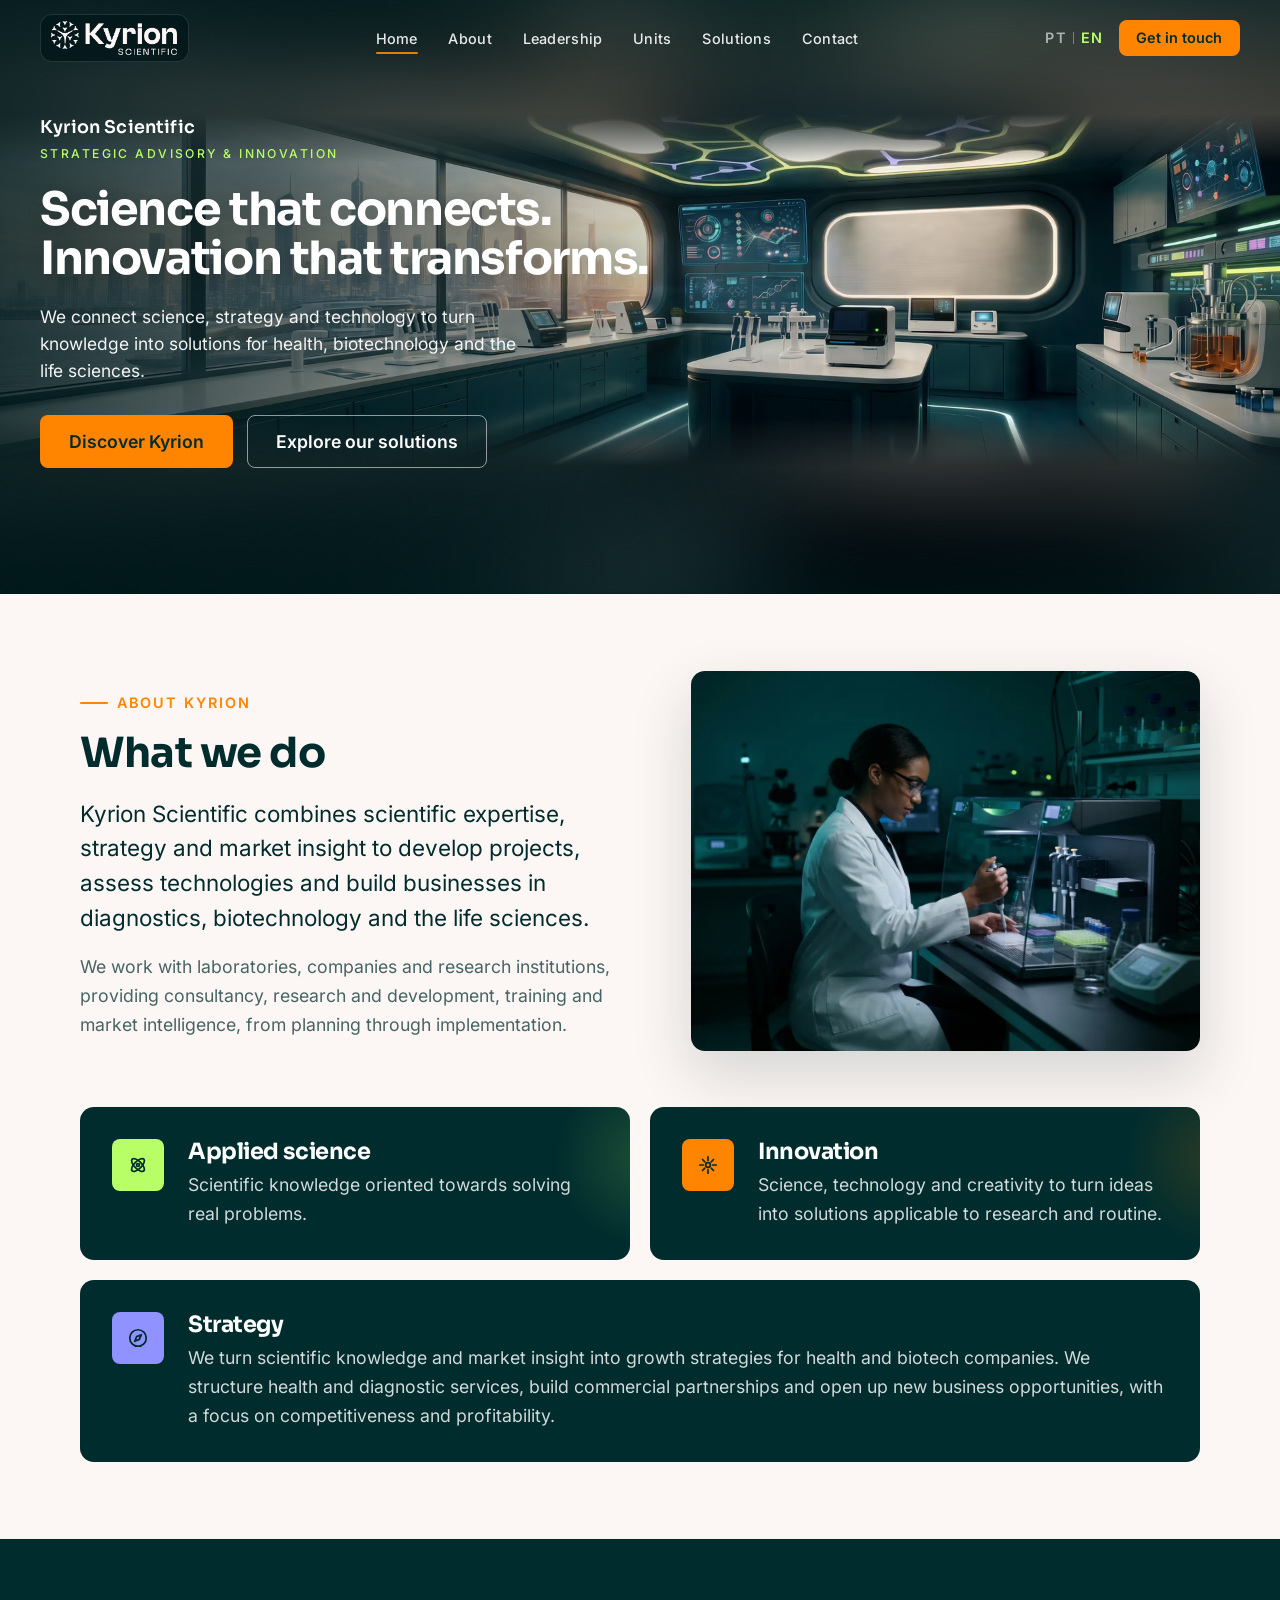
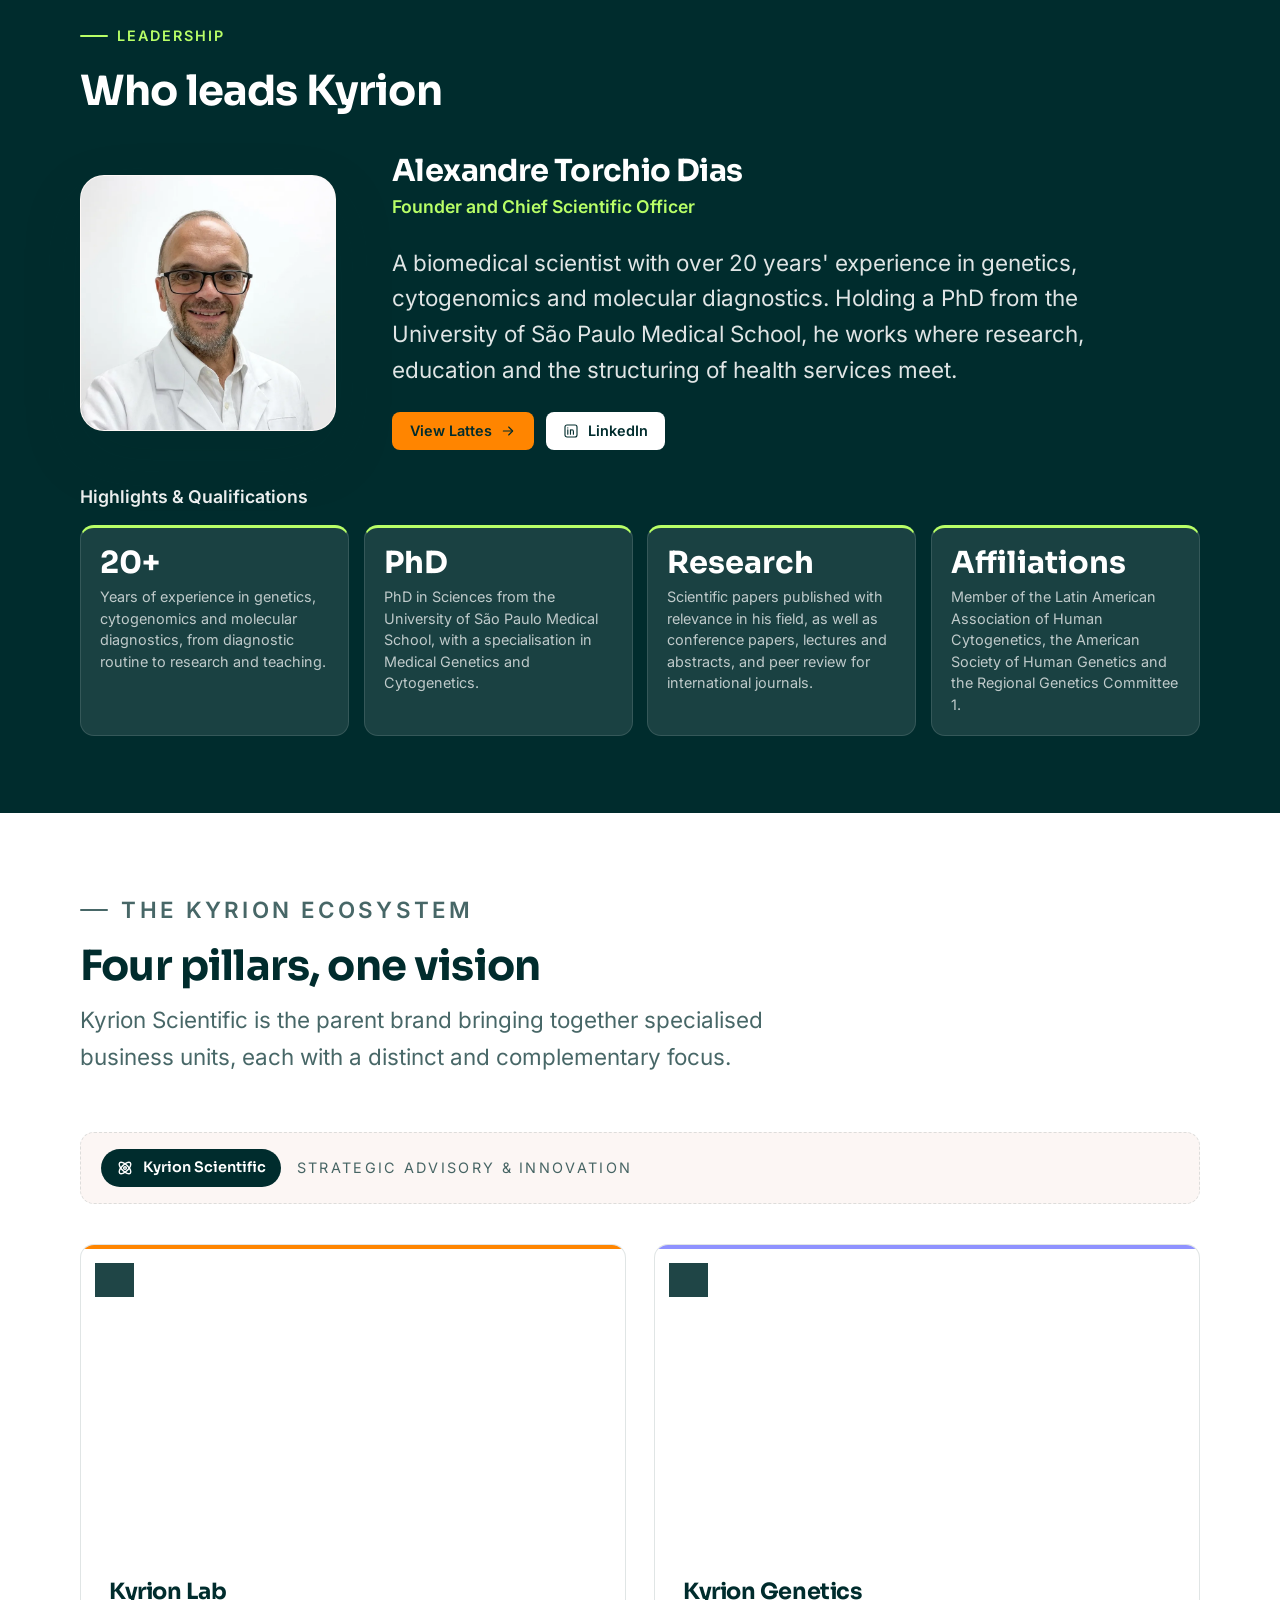
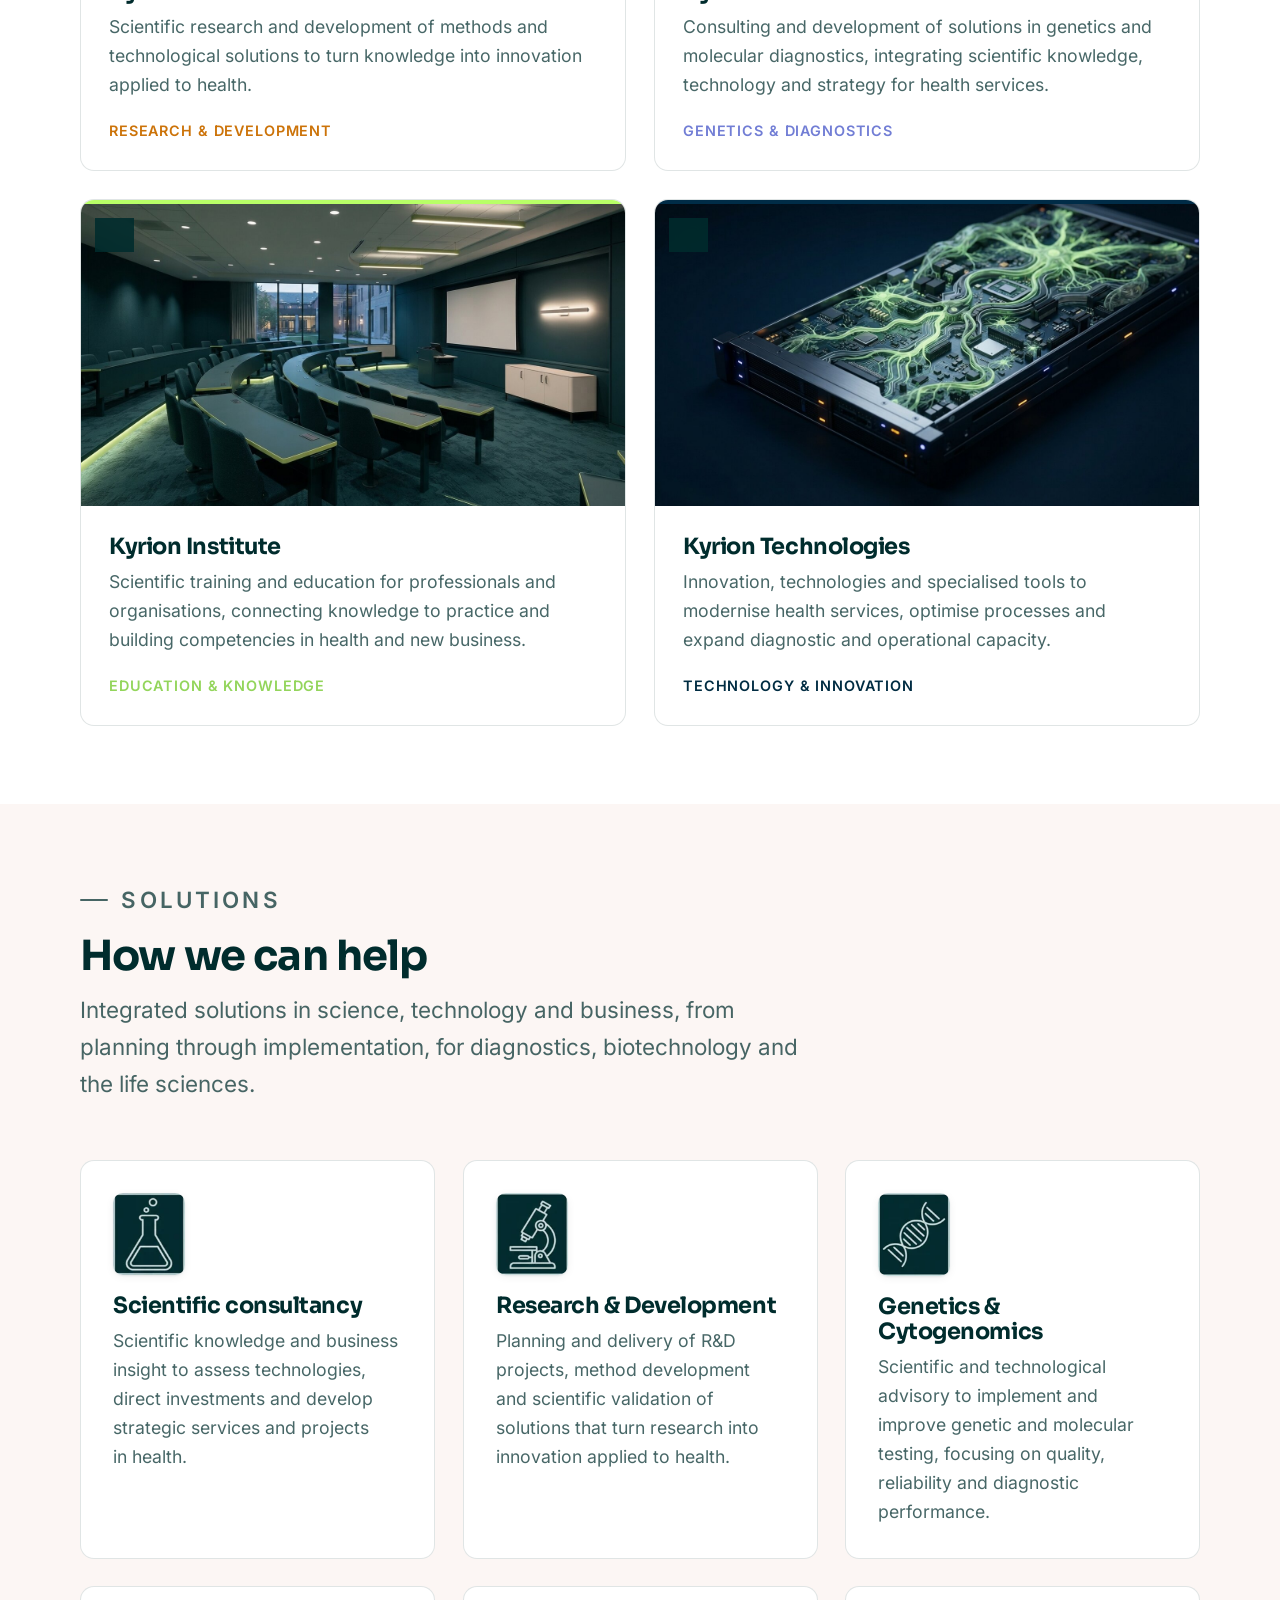
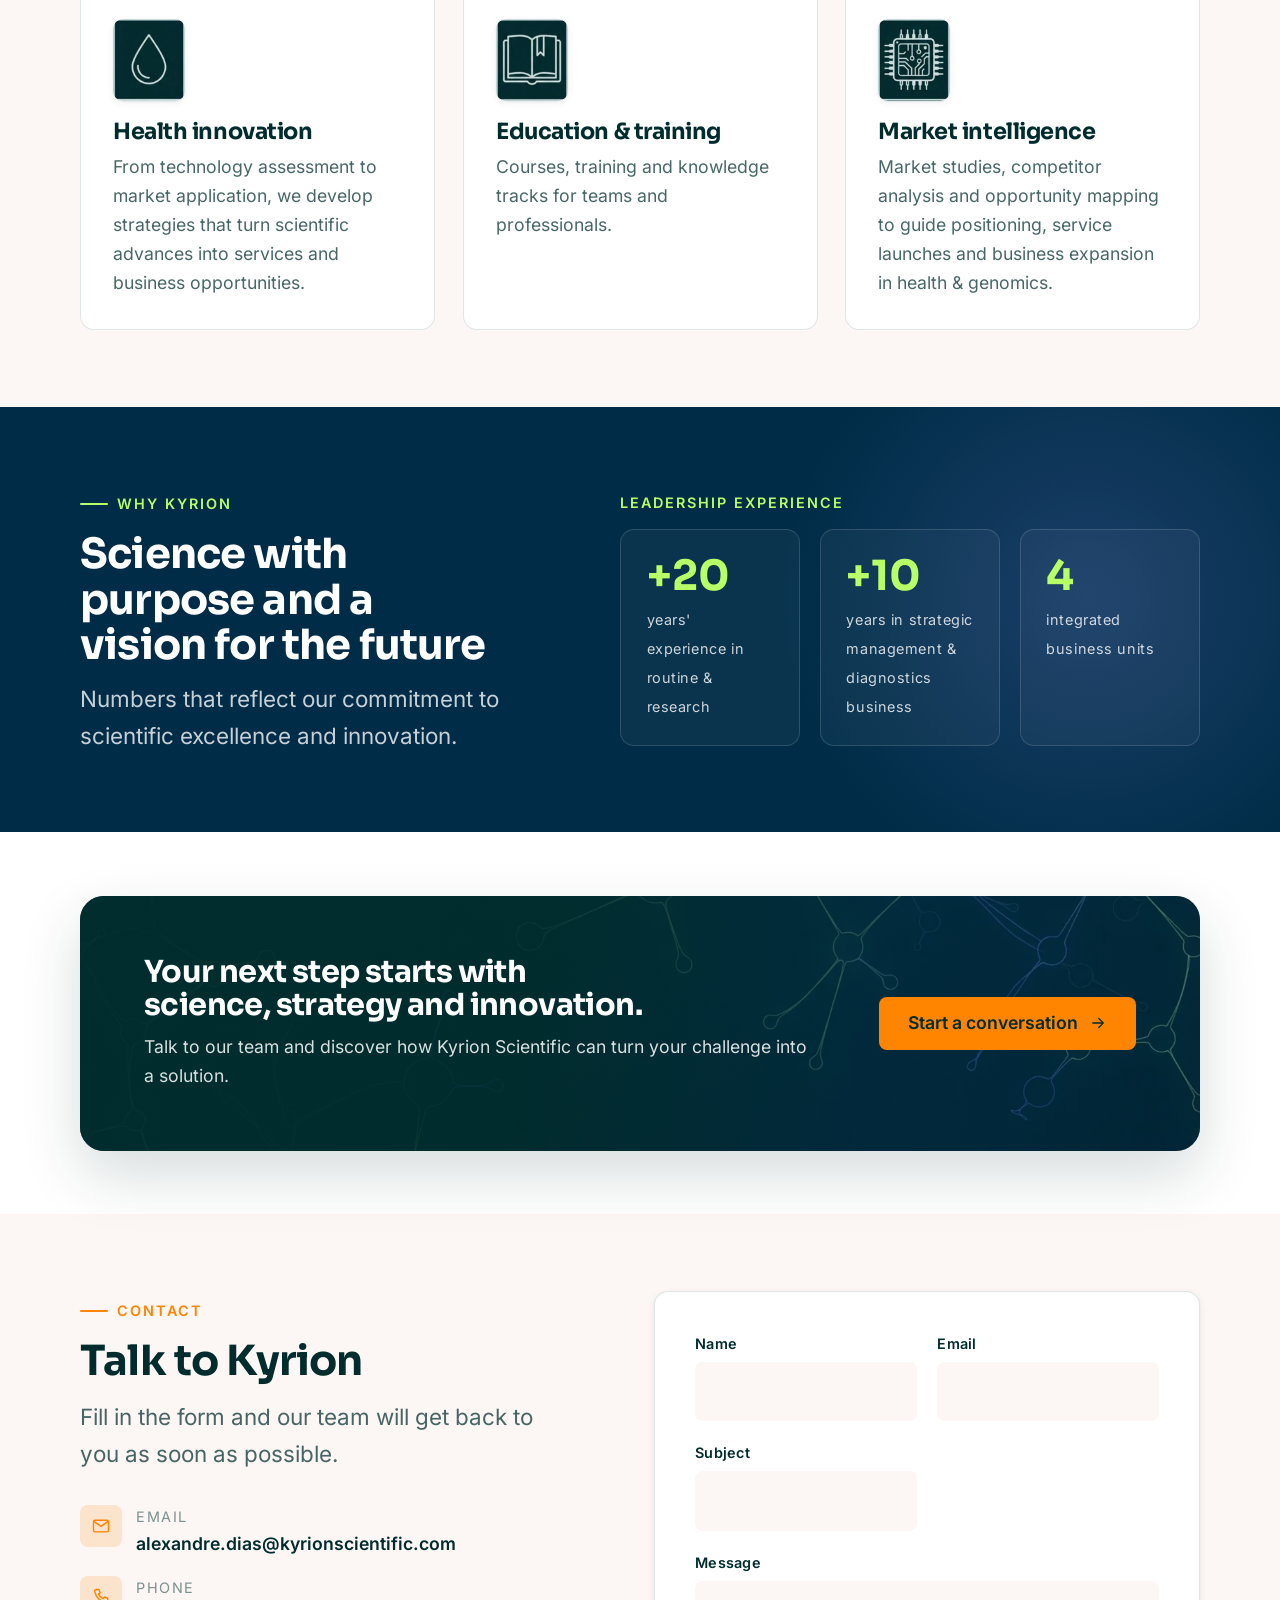
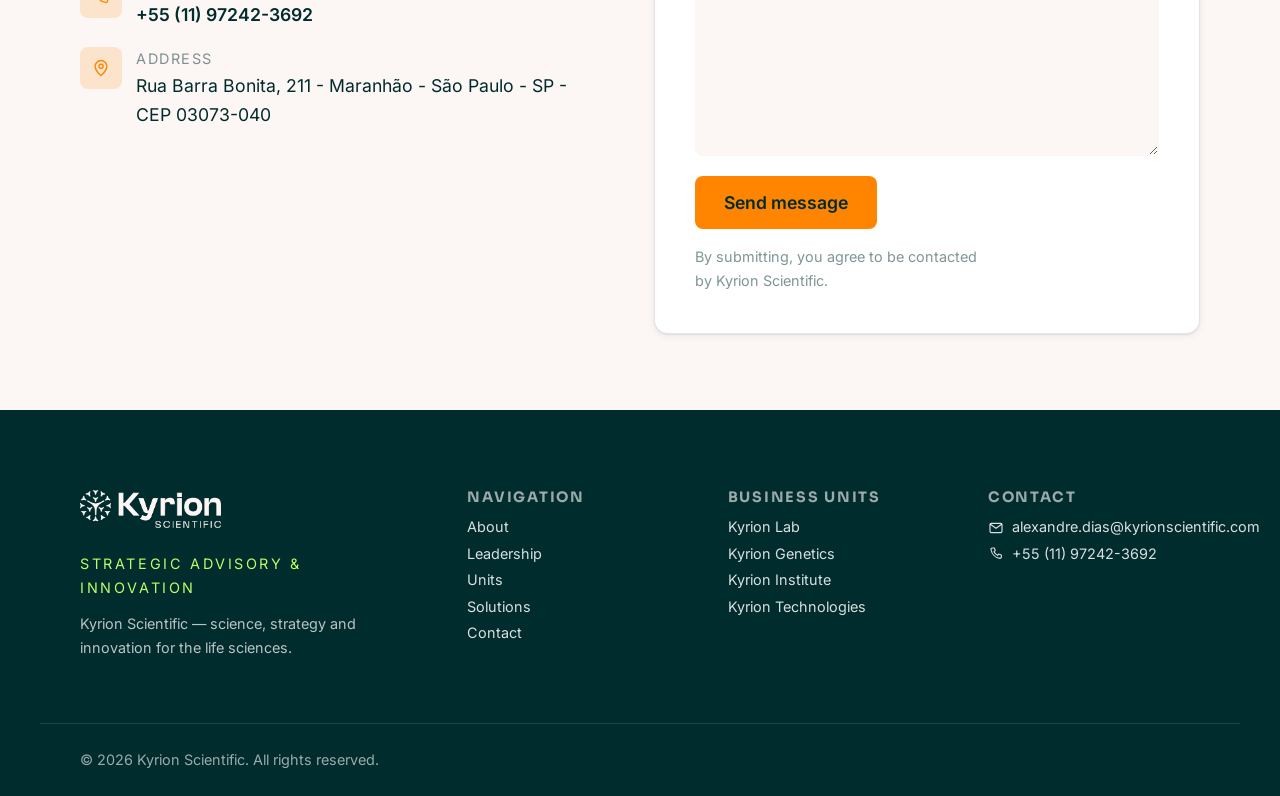
==== commit a57588c9: "deploy: publica site compilado (2026-11-05 14:14)" ====
--- a/en/index.html
+++ b/en/index.html
@@ -1,4 +1,4 @@
-<!DOCTYPE html><html lang="en" class="no-js"> <head><meta charset="utf-8"><meta name="viewport" content="width=device-width, initial-scale=1"><title>Kyrion Scientific — Science that connects. Innovation that transforms.</title><meta name="description" content="We connect scientific expertise, strategy and market insight to develop projects, assess technologies and build businesses in diagnostics, biotechnology and the life sciences."><link rel="canonical" href="https://jekroll.github.io/KYRIONWEBSITE/en/"><link rel="alternate" hreflang="pt-BR" href="https://jekroll.github.io/KYRIONWEBSITE/"><link rel="alternate" hreflang="en" href="https://jekroll.github.io/KYRIONWEBSITE/en/"><link rel="alternate" hreflang="x-default" href="https://jekroll.github.io/KYRIONWEBSITE/"><link rel="icon" type="image/svg+xml" href="/KYRIONWEBSITE/favicon.svg"><link rel="apple-touch-icon" href="/KYRIONWEBSITE/favicon.svg"><meta name="theme-color" content="#002c2d"><meta property="og:type" content="website"><meta property="og:site_name" content="Kyrion Scientific"><meta property="og:title" content="Kyrion Scientific — Science that connects. Innovation that transforms."><meta property="og:description" content="We connect scientific expertise, strategy and market insight to develop projects, assess technologies and build businesses in diagnostics, biotechnology and the life sciences."><meta property="og:url" content="https://jekroll.github.io/KYRIONWEBSITE/en/"><meta property="og:locale" content="en_US"><meta property="og:image" content="https://jekroll.github.io/KYRIONWEBSITE/og-image.jpg"><meta name="twitter:card" content="summary_large_image"><meta name="twitter:title" content="Kyrion Scientific — Science that connects. Innovation that transforms."><meta name="twitter:description" content="We connect scientific expertise, strategy and market insight to develop projects, assess technologies and build businesses in diagnostics, biotechnology and the life sciences."><script type="application/ld+json">{"@context":"https://schema.org","@type":"Organization","name":"Kyrion Scientific","description":"We connect scientific expertise, strategy and market insight to develop projects, assess technologies and build businesses in diagnostics, biotechnology and the life sciences.","url":"https://jekroll.github.io/KYRIONWEBSITE","slogan":"Science that connects. Innovation that transforms."}</script><script>
+<!DOCTYPE html><html lang="en" class="no-js"> <head><meta charset="utf-8"><meta name="viewport" content="width=device-width, initial-scale=1"><title>Kyrion Scientific — Science that connects. Innovation that transforms.</title><meta name="description" content="We connect scientific expertise, strategy and market insight to develop projects, assess technologies and build businesses in diagnostics, biotechnology and the life sciences."><link rel="canonical" href="https://kyrionscientific.com/en/"><link rel="alternate" hreflang="pt-BR" href="https://kyrionscientific.com/"><link rel="alternate" hreflang="en" href="https://kyrionscientific.com/en/"><link rel="alternate" hreflang="x-default" href="https://kyrionscientific.com/"><link rel="icon" type="image/svg+xml" href="/favicon.svg"><link rel="apple-touch-icon" href="/favicon.svg"><meta name="theme-color" content="#002c2d"><meta property="og:type" content="website"><meta property="og:site_name" content="Kyrion Scientific"><meta property="og:title" content="Kyrion Scientific — Science that connects. Innovation that transforms."><meta property="og:description" content="We connect scientific expertise, strategy and market insight to develop projects, assess technologies and build businesses in diagnostics, biotechnology and the life sciences."><meta property="og:url" content="https://kyrionscientific.com/en/"><meta property="og:locale" content="en_US"><meta property="og:image" content="https://kyrionscientific.com/og-image.jpg"><meta name="twitter:card" content="summary_large_image"><meta name="twitter:title" content="Kyrion Scientific — Science that connects. Innovation that transforms."><meta name="twitter:description" content="We connect scientific expertise, strategy and market insight to develop projects, assess technologies and build businesses in diagnostics, biotechnology and the life sciences."><script type="application/ld+json">{"@context":"https://schema.org","@type":"Organization","name":"Kyrion Scientific","description":"We connect scientific expertise, strategy and market insight to develop projects, assess technologies and build businesses in diagnostics, biotechnology and the life sciences.","url":"https://kyrionscientific.com/","slogan":"Science that connects. Innovation that transforms."}</script><script>
       document.documentElement.classList.remove('no-js');
-    </script><link rel="stylesheet" href="/KYRIONWEBSITE/_astro/index.CUuHNNBY.css"></head> <body> <a class="skip-link" href="#main">Skip to content</a>  <header class="site-header" id="site-header" data-header data-astro-cid-3ef6ksr2> <div class="site-header__inner container container--wide" data-astro-cid-3ef6ksr2> <a href="/KYRIONWEBSITE/en/" class="brand site-header__brand" aria-label="Kyrion Scientific — home" style="--brand-h:34px;--brand-w:126px" data-astro-cid-uaf52tac> <img src="/KYRIONWEBSITE/_astro/logo-new.gGyAkgk_.webp" srcset="/KYRIONWEBSITE/_astro/logo-new.gGyAkgk_.webp 1x, /KYRIONWEBSITE/_astro/logo-new.DoVqcS7O.png 1x" alt="Kyrion Scientific" width="126" height="34" decoding="async" loading="eager" data-astro-cid-uaf52tac> </a>  <nav class="site-nav" id="site-nav" data-nav aria-label="Home" data-astro-cid-3ef6ksr2> <ul class="site-nav__list" data-astro-cid-3ef6ksr2> <li data-astro-cid-3ef6ksr2> <a class="site-nav__link" href="/KYRIONWEBSITE/en/#inicio" data-nav-link data-astro-cid-3ef6ksr2>Home</a> </li><li data-astro-cid-3ef6ksr2> <a class="site-nav__link" href="/KYRIONWEBSITE/en/#sobre" data-nav-link data-astro-cid-3ef6ksr2>About</a> </li><li data-astro-cid-3ef6ksr2> <a class="site-nav__link" href="/KYRIONWEBSITE/en/#lideranca" data-nav-link data-astro-cid-3ef6ksr2>Leadership</a> </li><li data-astro-cid-3ef6ksr2> <a class="site-nav__link" href="/KYRIONWEBSITE/en/#grupos" data-nav-link data-astro-cid-3ef6ksr2>Units</a> </li><li data-astro-cid-3ef6ksr2> <a class="site-nav__link" href="/KYRIONWEBSITE/en/#solucoes" data-nav-link data-astro-cid-3ef6ksr2>Solutions</a> </li><li data-astro-cid-3ef6ksr2> <a class="site-nav__link" href="/KYRIONWEBSITE/en/#contato" data-nav-link data-astro-cid-3ef6ksr2>Contact</a> </li> </ul> </nav> <div class="site-header__actions" data-astro-cid-3ef6ksr2> <div class="lang" role="group" aria-label="Language" data-astro-cid-3ef6ksr2> <a class="lang__opt" href="/KYRIONWEBSITE/" hreflang="pt" data-astro-cid-3ef6ksr2>PT</a> <span class="lang__sep" aria-hidden="true" data-astro-cid-3ef6ksr2></span> <a class="lang__opt is-active" href="/KYRIONWEBSITE/en/" aria-current="true" hreflang="en" data-astro-cid-3ef6ksr2>EN</a> </div> <a class="btn btn--primary btn--sm site-header__cta" href="/KYRIONWEBSITE/en/#contato" data-astro-cid-3ef6ksr2> Get in touch </a> <button class="site-header__toggle" type="button" data-menu-toggle aria-expanded="false" aria-controls="site-nav" aria-label="Open menu" data-astro-cid-3ef6ksr2> <span class="site-header__toggle-open" data-astro-cid-3ef6ksr2><svg class="icon" width="24" height="24" viewBox="0 0 24 24" fill="none" stroke="currentColor" stroke-width="1.7" stroke-linecap="round" stroke-linejoin="round" aria-hidden="true" focusable="false" data-astro-cid-4ckhetd2>             <path d="M4 7h16M4 12h16M4 17h16" data-astro-cid-4ckhetd2></path>       </svg> </span> <span class="site-header__toggle-close" data-astro-cid-3ef6ksr2><svg class="icon" width="24" height="24" viewBox="0 0 24 24" fill="none" stroke="currentColor" stroke-width="1.7" stroke-linecap="round" stroke-linejoin="round" aria-hidden="true" focusable="false" data-astro-cid-4ckhetd2>              <path d="M6 6l12 12M18 6 6 18" data-astro-cid-4ckhetd2></path>      </svg> </span> </button> </div> </div> </header> <div class="site-header__scrim" data-menu-scrim hidden data-astro-cid-3ef6ksr2></div>  <main id="main"> <section class="hero" id="inicio" aria-labelledby="hero-title" data-astro-cid-bbe6dxrz> <div class="hero__card" data-astro-cid-bbe6dxrz> <!-- Blurred copy of the same plate, so the padding blends seamlessly
-         with the sharp, uncropped image. --> <div class="hero__backdrop" aria-hidden="true" data-astro-cid-bbe6dxrz> <img src="/KYRIONWEBSITE/_astro/hero-bg.C8MBA4jN.webp" alt="" loading="eager" decoding="async" data-astro-cid-bbe6dxrz> </div> <picture class="hero__photo" data-astro-cid-bbe6dxrz> <source srcset="/KYRIONWEBSITE/_astro/hero-bg.D-Uu-HRz.avif 1920w" type="image/avif" data-astro-cid-bbe6dxrz> <source srcset="/KYRIONWEBSITE/_astro/hero-bg.C8MBA4jN.webp 1920w" type="image/webp" data-astro-cid-bbe6dxrz> <img src="/KYRIONWEBSITE/_astro/hero-bg.DYgstmwq.jpg" srcset="/KYRIONWEBSITE/_astro/hero-bg.DYgstmwq.jpg 1920w, /KYRIONWEBSITE/_astro/hero-bg@2x.C8WDKdjT.jpg 2560w" sizes="100vw" width="1920" height="528" alt="" fetchpriority="high" decoding="async" aria-hidden="true" data-astro-cid-bbe6dxrz> </picture> <div class="hero__overlay" aria-hidden="true" data-astro-cid-bbe6dxrz></div> <div class="hero__inner" data-astro-cid-bbe6dxrz> <div class="hero__content-wrapper" data-astro-cid-bbe6dxrz> <div class="hero__content" data-astro-cid-bbe6dxrz> <p class="hero__eyebrow" data-astro-cid-bbe6dxrz> <span class="hero__brand" data-astro-cid-bbe6dxrz>Kyrion Scientific</span> <span class="hero__sub" data-astro-cid-bbe6dxrz>Strategic Advisory &amp; Innovation</span> </p> <h1 class="hero__title" id="hero-title" data-reveal data-astro-cid-bbe6dxrz> <span data-astro-cid-bbe6dxrz>Science that connects.</span> <span data-astro-cid-bbe6dxrz>Innovation that transforms.</span> </h1> <p class="hero__lead" data-reveal style="--reveal-delay:90ms" data-astro-cid-bbe6dxrz>We connect science, strategy and technology to turn knowledge into solutions for health, biotechnology and the life sciences.</p> <div class="hero__actions" data-reveal style="--reveal-delay:180ms" data-astro-cid-bbe6dxrz> <a class="btn btn--primary" href="/KYRIONWEBSITE/en/#sobre" data-astro-cid-bbe6dxrz> Discover Kyrion </a> <a class="btn btn--ghost" href="/KYRIONWEBSITE/en/#solucoes" data-astro-cid-bbe6dxrz> Explore our solutions </a> </div> </div> </div> </div> </div> </section>  <section class="section section--surface about" id="sobre" aria-labelledby="about-title" data-astro-cid-v2cbyr3p> <div class="container" data-astro-cid-v2cbyr3p> <div class="about__grid" data-astro-cid-v2cbyr3p> <div class="about__intro" data-reveal data-astro-cid-v2cbyr3p> <p class="kicker" data-astro-cid-v2cbyr3p>About Kyrion</p> <h2 id="about-title" data-astro-cid-v2cbyr3p>What we do</h2> <p class="about__lead" data-astro-cid-v2cbyr3p>Kyrion Scientific combines scientific expertise, strategy and market insight to develop projects, assess technologies and build businesses in diagnostics, biotechnology and the life sciences.</p> <p class="about__body" data-astro-cid-v2cbyr3p>We work with laboratories, companies and research institutions, providing consultancy, research and development, training and market intelligence, from planning through implementation.</p> </div> <figure class="about__media" data-reveal style="--reveal-delay:100ms" data-astro-cid-v2cbyr3p> <picture data-astro-cid-v2cbyr3p> <source srcset="/KYRIONWEBSITE/_astro/about-lab.DQNUo1HB.webp" type="image/webp" data-astro-cid-v2cbyr3p> <img src="/KYRIONWEBSITE/_astro/about-lab.DrcKUUM2.jpg" alt="Scientist working in a biotechnology laboratory" width="1200" height="896" loading="lazy" decoding="async" data-astro-cid-v2cbyr3p> </picture> <figcaption class="visually-hidden" data-astro-cid-v2cbyr3p>What we do</figcaption> </figure> </div> <ul class="about__values" data-astro-cid-v2cbyr3p> <li class="about__card" data-reveal style="--reveal-delay:0ms" data-astro-cid-v2cbyr3p> <span class="about__chip" data-astro-cid-v2cbyr3p> <svg class="icon" width="22" height="22" viewBox="0 0 24 24" fill="none" stroke="currentColor" stroke-width="1.9" stroke-linecap="round" stroke-linejoin="round" aria-hidden="true" focusable="false" data-astro-cid-4ckhetd2>        <circle cx="12" cy="12" r="1.6" data-astro-cid-4ckhetd2></circle> <ellipse cx="12" cy="12" rx="9" ry="4" transform="rotate(45 12 12)" data-astro-cid-4ckhetd2></ellipse> <ellipse cx="12" cy="12" rx="9" ry="4" transform="rotate(-45 12 12)" data-astro-cid-4ckhetd2></ellipse>              </svg>  </span> <div class="about__card-body" data-astro-cid-v2cbyr3p> <h3 data-astro-cid-v2cbyr3p>Applied science</h3> <p data-astro-cid-v2cbyr3p>Scientific knowledge oriented towards solving real problems.</p> </div> </li><li class="about__card" data-reveal style="--reveal-delay:90ms" data-astro-cid-v2cbyr3p> <span class="about__chip" data-astro-cid-v2cbyr3p> <svg class="icon" width="22" height="22" viewBox="0 0 24 24" fill="none" stroke="currentColor" stroke-width="1.9" stroke-linecap="round" stroke-linejoin="round" aria-hidden="true" focusable="false" data-astro-cid-4ckhetd2>         <path d="M12 3v4M12 17v4M3 12h4M17 12h4M6 6l2.5 2.5M15.5 15.5 18 18M18 6l-2.5 2.5M8.5 15.5 6 18" data-astro-cid-4ckhetd2></path> <circle cx="12" cy="12" r="2.5" data-astro-cid-4ckhetd2></circle>             </svg>  </span> <div class="about__card-body" data-astro-cid-v2cbyr3p> <h3 data-astro-cid-v2cbyr3p>Innovation</h3> <p data-astro-cid-v2cbyr3p>Science, technology and creativity to turn ideas into solutions applicable to research and routine.</p> </div> </li><li class="about__card" data-reveal style="--reveal-delay:180ms" data-astro-cid-v2cbyr3p> <span class="about__chip" data-astro-cid-v2cbyr3p> <svg class="icon" width="22" height="22" viewBox="0 0 24 24" fill="none" stroke="currentColor" stroke-width="1.9" stroke-linecap="round" stroke-linejoin="round" aria-hidden="true" focusable="false" data-astro-cid-4ckhetd2>  <circle cx="12" cy="12" r="9" data-astro-cid-4ckhetd2></circle> <path d="m15.6 8.4-2.1 5.1-5.1 2.1 2.1-5.1z" data-astro-cid-4ckhetd2></path>                    </svg>  </span> <div class="about__card-body" data-astro-cid-v2cbyr3p> <h3 data-astro-cid-v2cbyr3p>Strategy</h3> <p data-astro-cid-v2cbyr3p>We turn scientific knowledge and market insight into growth strategies for health and biotech companies. We structure health and diagnostic services, build commercial partnerships and open up new business opportunities, with a focus on competitiveness and profitability.</p> </div> </li> </ul> </div> </section>  <section class="section section--dark leadership" id="lideranca" aria-labelledby="leadership-title" data-astro-cid-u57r3c23> <div class="container" data-astro-cid-u57r3c23> <!-- isolated section header --> <header class="leadership__head" data-reveal data-astro-cid-u57r3c23> <p class="kicker" data-astro-cid-u57r3c23>Leadership</p> <h2 id="leadership-title" data-astro-cid-u57r3c23>Who leads Kyrion</h2> </header> <!-- framed portrait left · identity + bio + CTA right --> <div class="leadership__profile" data-astro-cid-u57r3c23> <figure class="leadership__frame" data-reveal data-astro-cid-u57r3c23> <picture data-astro-cid-u57r3c23> <source srcset="/KYRIONWEBSITE/_astro/leader-portrait.DpwzIskO.webp" type="image/webp" data-astro-cid-u57r3c23> <img src="/KYRIONWEBSITE/_astro/leader-portrait.t9rbVho0.jpg" alt="Portrait of Alexandre Torchio Dias, founder of Kyrion Scientific" width="800" height="923" loading="lazy" decoding="async" data-astro-cid-u57r3c23> </picture> </figure> <div class="leadership__content" data-reveal style="--reveal-delay:100ms" data-astro-cid-u57r3c23> <div class="leadership__identity" data-astro-cid-u57r3c23> <h3 data-astro-cid-u57r3c23>Alexandre Torchio Dias</h3> <p class="leadership__role" data-astro-cid-u57r3c23>Founder and Chief Scientific Officer</p> </div> <p class="leadership__bio" data-astro-cid-u57r3c23>A biomedical scientist with over 20 years&#39; experience in genetics, cytogenomics and molecular diagnostics. Holding a PhD from the University of São Paulo Medical School, he works where research, education and the structuring of health services meet.</p> <div class="leadership__links" data-astro-cid-u57r3c23> <a class="btn btn--primary btn--sm" href="http://lattes.cnpq.br/3293784131021507" target="_blank" rel="noopener noreferrer" data-astro-cid-u57r3c23> View Lattes <svg class="icon" width="16" height="16" viewBox="0 0 24 24" fill="none" stroke="currentColor" stroke-width="1.7" stroke-linecap="round" stroke-linejoin="round" aria-hidden="true" focusable="false" data-astro-cid-4ckhetd2>             <path d="M5 12h13" data-astro-cid-4ckhetd2></path> <path d="m13 6 6 6-6 6" data-astro-cid-4ckhetd2></path>         </svg>  </a> <a class="btn btn--light btn--sm" href="https://www.linkedin.com/in/alexandre-torchio-dias-54872938/" target="_blank" rel="noopener noreferrer" data-astro-cid-u57r3c23> <svg class="icon" width="16" height="16" viewBox="0 0 24 24" fill="none" stroke="currentColor" stroke-width="1.7" stroke-linecap="round" stroke-linejoin="round" aria-hidden="true" focusable="false" data-astro-cid-4ckhetd2>                    <rect x="3" y="3" width="18" height="18" rx="3" data-astro-cid-4ckhetd2></rect> <path d="M7.2 10.2v6.6" data-astro-cid-4ckhetd2></path> <path d="M7.2 7.4v.02" data-astro-cid-4ckhetd2></path> <path d="M11.2 16.8v-6.6M11.2 12.6c0-1.4.8-2.4 2.2-2.4s2.2 1 2.2 2.4v4.2" data-astro-cid-4ckhetd2></path>  </svg>  LinkedIn </a> </div> </div> </div> <!-- full-width metrics band --> <div class="leadership__band" data-reveal style="--reveal-delay:160ms" data-astro-cid-u57r3c23> <p class="leadership__band-label" data-astro-cid-u57r3c23>Highlights &amp; Qualifications</p> <ul class="leadership__metrics" data-astro-cid-u57r3c23> <li class="leadership__metric" data-astro-cid-u57r3c23> <span class="leadership__metric-value" data-astro-cid-u57r3c23>20+</span> <span class="leadership__metric-label" data-astro-cid-u57r3c23>Years of experience in genetics, cytogenomics and molecular diagnostics, from diagnostic routine to research and teaching.</span> </li><li class="leadership__metric" data-astro-cid-u57r3c23> <span class="leadership__metric-value" data-astro-cid-u57r3c23>PhD</span> <span class="leadership__metric-label" data-astro-cid-u57r3c23>PhD in Sciences from the University of São Paulo Medical School, with a specialisation in Medical Genetics and Cytogenetics.</span> </li><li class="leadership__metric" data-astro-cid-u57r3c23> <span class="leadership__metric-value" data-astro-cid-u57r3c23>Research</span> <span class="leadership__metric-label" data-astro-cid-u57r3c23>Scientific papers published with relevance in his field, as well as conference papers, lectures and abstracts, and peer review for international journals.</span> </li><li class="leadership__metric" data-astro-cid-u57r3c23> <span class="leadership__metric-value" data-astro-cid-u57r3c23>Affiliations</span> <span class="leadership__metric-label" data-astro-cid-u57r3c23>Member of the Latin American Association of Human Cytogenetics, the American Society of Human Genetics and the Regional Genetics Committee 1.</span> </li> </ul> </div> </div> </section>  <section class="section ecosystem" id="grupos" aria-labelledby="ecosystem-title" data-astro-cid-yqvkyiml> <div class="container" data-astro-cid-yqvkyiml> <div class="section-head" data-reveal data-astro-cid-yqvkyiml> <p class="kicker" data-astro-cid-yqvkyiml>The Kyrion ecosystem</p> <h2 id="ecosystem-title" data-astro-cid-yqvkyiml>Four pillars, one vision</h2> <p data-astro-cid-yqvkyiml>Kyrion Scientific is the parent brand bringing together specialised business units, each with a distinct and complementary focus.</p> </div> <div class="ecosystem__parent" data-reveal data-astro-cid-yqvkyiml> <span class="ecosystem__badge" data-astro-cid-yqvkyiml> <svg class="icon" width="20" height="20" viewBox="0 0 24 24" fill="none" stroke="currentColor" stroke-width="1.7" stroke-linecap="round" stroke-linejoin="round" aria-hidden="true" focusable="false" data-astro-cid-4ckhetd2>        <circle cx="12" cy="12" r="1.6" data-astro-cid-4ckhetd2></circle> <ellipse cx="12" cy="12" rx="9" ry="4" transform="rotate(45 12 12)" data-astro-cid-4ckhetd2></ellipse> <ellipse cx="12" cy="12" rx="9" ry="4" transform="rotate(-45 12 12)" data-astro-cid-4ckhetd2></ellipse>              </svg>  Kyrion Scientific </span> <p class="ecosystem__parent-text" data-astro-cid-yqvkyiml>Strategic Advisory &amp; Innovation</p> </div> <ul class="ecosystem__grid" data-astro-cid-yqvkyiml> <li class="ecosystem__item" data-accent="orange" data-reveal style="--reveal-delay:0ms" data-astro-cid-yqvkyiml> <article class="card ecosystem__card" data-astro-cid-yqvkyiml> <figure class="ecosystem__media" aria-hidden="true" data-astro-cid-yqvkyiml> <img src="/KYRIONWEBSITE/_astro/pillar-lab.C-nQlmTT.jpg" alt="" width="1376" height="768" loading="lazy" decoding="async" data-astro-cid-yqvkyiml> <span class="ecosystem__num" aria-hidden="true" data-astro-cid-yqvkyiml>01</span> </figure> <div class="ecosystem__body" data-astro-cid-yqvkyiml> <h3 data-astro-cid-yqvkyiml>Kyrion Lab</h3> <p data-astro-cid-yqvkyiml>Scientific research and development of methods and technological solutions to turn knowledge into innovation applied to health.</p> <span class="ecosystem__tag" data-astro-cid-yqvkyiml>Research &amp; Development</span> </div> </article> </li><li class="ecosystem__item" data-accent="periwinkle" data-reveal style="--reveal-delay:80ms" data-astro-cid-yqvkyiml> <article class="card ecosystem__card" data-astro-cid-yqvkyiml> <figure class="ecosystem__media" aria-hidden="true" data-astro-cid-yqvkyiml> <img src="/KYRIONWEBSITE/_astro/pillar-genetics.BRFj-R60.jpg" alt="" width="1376" height="768" loading="lazy" decoding="async" data-astro-cid-yqvkyiml> <span class="ecosystem__num" aria-hidden="true" data-astro-cid-yqvkyiml>02</span> </figure> <div class="ecosystem__body" data-astro-cid-yqvkyiml> <h3 data-astro-cid-yqvkyiml>Kyrion Genetics</h3> <p data-astro-cid-yqvkyiml>Consulting and development of solutions in genetics and molecular diagnostics, integrating scientific knowledge, technology and strategy for health services.</p> <span class="ecosystem__tag" data-astro-cid-yqvkyiml>Genetics &amp; Diagnostics</span> </div> </article> </li><li class="ecosystem__item" data-accent="lime" data-reveal style="--reveal-delay:160ms" data-astro-cid-yqvkyiml> <article class="card ecosystem__card" data-astro-cid-yqvkyiml> <figure class="ecosystem__media" aria-hidden="true" data-astro-cid-yqvkyiml> <img src="/KYRIONWEBSITE/_astro/pillar-institute.BL2FJ0N2.jpg" alt="" width="1376" height="768" loading="lazy" decoding="async" data-astro-cid-yqvkyiml> <span class="ecosystem__num" aria-hidden="true" data-astro-cid-yqvkyiml>03</span> </figure> <div class="ecosystem__body" data-astro-cid-yqvkyiml> <h3 data-astro-cid-yqvkyiml>Kyrion Institute</h3> <p data-astro-cid-yqvkyiml>Scientific training and education for professionals and organisations, connecting knowledge to practice and building competencies in health and new business.</p> <span class="ecosystem__tag" data-astro-cid-yqvkyiml>Education &amp; Knowledge</span> </div> </article> </li><li class="ecosystem__item" data-accent="navy" data-reveal style="--reveal-delay:240ms" data-astro-cid-yqvkyiml> <article class="card ecosystem__card" data-astro-cid-yqvkyiml> <figure class="ecosystem__media" aria-hidden="true" data-astro-cid-yqvkyiml> <img src="/KYRIONWEBSITE/_astro/pillar-technologies.C7Kxhx0w.jpg" alt="" width="1376" height="768" loading="lazy" decoding="async" data-astro-cid-yqvkyiml> <span class="ecosystem__num" aria-hidden="true" data-astro-cid-yqvkyiml>04</span> </figure> <div class="ecosystem__body" data-astro-cid-yqvkyiml> <h3 data-astro-cid-yqvkyiml>Kyrion Technologies</h3> <p data-astro-cid-yqvkyiml>Innovation, technologies and specialised tools to modernise health services, optimise processes and expand diagnostic and operational capacity.</p> <span class="ecosystem__tag" data-astro-cid-yqvkyiml>Technology &amp; Innovation</span> </div> </article> </li> </ul> </div> </section>  <section class="section section--surface solutions" id="solucoes" aria-labelledby="solutions-title" data-astro-cid-vj7y5fzp> <div class="container" data-astro-cid-vj7y5fzp> <div class="section-head" data-reveal data-astro-cid-vj7y5fzp> <p class="kicker" data-astro-cid-vj7y5fzp>Solutions</p> <h2 id="solutions-title" data-astro-cid-vj7y5fzp>How we can help</h2> <p data-astro-cid-vj7y5fzp>Integrated solutions in science, technology and business, from planning through implementation, for diagnostics, biotechnology and the life sciences.</p> </div> <ul class="grid grid--3 solutions__grid" data-astro-cid-vj7y5fzp> <li data-accent="orange" data-reveal style="--reveal-delay:0ms" data-astro-cid-vj7y5fzp> <article class="card solutions__card" data-astro-cid-vj7y5fzp> <img class="solutions__tile" src="/KYRIONWEBSITE/_astro/consultoria.Cqw3ckSS.webp" alt="" width="128" height="144" loading="lazy" decoding="async" aria-hidden="true" data-astro-cid-vj7y5fzp> <h3 data-astro-cid-vj7y5fzp>Scientific consultancy</h3> <p data-astro-cid-vj7y5fzp>Scientific knowledge and business insight to assess technologies, direct investments and develop strategic services and projects in health.</p> </article> </li><li data-accent="periwinkle" data-reveal style="--reveal-delay:70ms" data-astro-cid-vj7y5fzp> <article class="card solutions__card" data-astro-cid-vj7y5fzp> <img class="solutions__tile" src="/KYRIONWEBSITE/_astro/pesquisa.BmiKWcl9.webp" alt="" width="128" height="144" loading="lazy" decoding="async" aria-hidden="true" data-astro-cid-vj7y5fzp> <h3 data-astro-cid-vj7y5fzp>Research &amp; Development</h3> <p data-astro-cid-vj7y5fzp>Planning and delivery of R&amp;D projects, method development and scientific validation of solutions that turn research into innovation applied to health.</p> </article> </li><li data-accent="lime" data-reveal style="--reveal-delay:140ms" data-astro-cid-vj7y5fzp> <article class="card solutions__card" data-astro-cid-vj7y5fzp> <img class="solutions__tile" src="/KYRIONWEBSITE/_astro/diagnostico.CxVU6_EM.webp" alt="" width="128" height="144" loading="lazy" decoding="async" aria-hidden="true" data-astro-cid-vj7y5fzp> <h3 data-astro-cid-vj7y5fzp>Genetics &amp; Cytogenomics</h3> <p data-astro-cid-vj7y5fzp>Scientific and technological advisory to implement and improve genetic and molecular testing, focusing on quality, reliability and diagnostic performance.</p> </article> </li><li data-accent="navy" data-reveal style="--reveal-delay:210ms" data-astro-cid-vj7y5fzp> <article class="card solutions__card" data-astro-cid-vj7y5fzp> <img class="solutions__tile" src="/KYRIONWEBSITE/_astro/biotech.B4dVZGqE.webp" alt="" width="128" height="144" loading="lazy" decoding="async" aria-hidden="true" data-astro-cid-vj7y5fzp> <h3 data-astro-cid-vj7y5fzp>Health innovation</h3> <p data-astro-cid-vj7y5fzp>From technology assessment to market application, we develop strategies that turn scientific advances into services and business opportunities.</p> </article> </li><li data-accent="orange" data-reveal style="--reveal-delay:280ms" data-astro-cid-vj7y5fzp> <article class="card solutions__card" data-astro-cid-vj7y5fzp> <img class="solutions__tile" src="/KYRIONWEBSITE/_astro/educacao.DjyEGRSN.webp" alt="" width="128" height="144" loading="lazy" decoding="async" aria-hidden="true" data-astro-cid-vj7y5fzp> <h3 data-astro-cid-vj7y5fzp>Education &amp; training</h3> <p data-astro-cid-vj7y5fzp>Courses, training and knowledge tracks for teams and professionals.</p> </article> </li><li data-accent="periwinkle" data-reveal style="--reveal-delay:350ms" data-astro-cid-vj7y5fzp> <article class="card solutions__card" data-astro-cid-vj7y5fzp> <img class="solutions__tile" src="/KYRIONWEBSITE/_astro/tecnologia.T-dvYS2X.webp" alt="" width="128" height="144" loading="lazy" decoding="async" aria-hidden="true" data-astro-cid-vj7y5fzp> <h3 data-astro-cid-vj7y5fzp>Market intelligence</h3> <p data-astro-cid-vj7y5fzp>Market studies, competitor analysis and opportunity mapping to guide positioning, service launches and business expansion in health &amp; genomics.</p> </article> </li> </ul> </div> </section>  <section class="section--navy stats" aria-labelledby="stats-title" data-astro-cid-bhxv2qxz> <div class="container stats__inner" data-astro-cid-bhxv2qxz> <div class="stats__head" data-reveal data-astro-cid-bhxv2qxz> <p class="kicker" data-astro-cid-bhxv2qxz>Why Kyrion</p> <h2 id="stats-title" data-astro-cid-bhxv2qxz>Science with purpose and a vision for the future</h2> <p class="stats__sub" data-astro-cid-bhxv2qxz>Numbers that reflect our commitment to scientific excellence and innovation.</p> </div> <div class="stats__groups" data-astro-cid-bhxv2qxz> <div class="stats__group" data-reveal style="--reveal-delay:0ms" data-astro-cid-bhxv2qxz> <p class="stats__group-label" data-astro-cid-bhxv2qxz>Leadership experience</p> <ul class="stats__list" data-astro-cid-bhxv2qxz> <li class="stats__item" data-astro-cid-bhxv2qxz> <span class="stats__value" data-count-to="+20" data-astro-cid-bhxv2qxz>+20</span> <span class="stats__label" data-astro-cid-bhxv2qxz>years&#39; experience in routine &amp; research</span> </li><li class="stats__item" data-astro-cid-bhxv2qxz> <span class="stats__value" data-count-to="+10" data-astro-cid-bhxv2qxz>+10</span> <span class="stats__label" data-astro-cid-bhxv2qxz>years in strategic management &amp; diagnostics business</span> </li><li class="stats__item" data-astro-cid-bhxv2qxz> <span class="stats__value" data-count-to="4" data-astro-cid-bhxv2qxz>4</span> <span class="stats__label" data-astro-cid-bhxv2qxz>integrated business units</span> </li> </ul> </div> </div> </div> </section>  <section class="cta" aria-labelledby="cta-title" data-astro-cid-kokrr3jq> <div class="container" data-astro-cid-kokrr3jq> <div class="cta__panel" data-reveal data-astro-cid-kokrr3jq> <picture class="cta__bg" aria-hidden="true" data-astro-cid-kokrr3jq> <source srcset="/KYRIONWEBSITE/_astro/cta-band.CKwu-W7B.webp" type="image/webp" data-astro-cid-kokrr3jq> <img src="/KYRIONWEBSITE/_astro/cta-band.BWLTZXnr.jpg" alt="" loading="lazy" decoding="async" data-astro-cid-kokrr3jq> </picture> <div class="cta__scrim" aria-hidden="true" data-astro-cid-kokrr3jq></div> <div class="cta__body" data-astro-cid-kokrr3jq> <h2 id="cta-title" data-astro-cid-kokrr3jq>Your next step starts with science, strategy and innovation.</h2> <p data-astro-cid-kokrr3jq>Talk to our team and discover how Kyrion Scientific can turn your challenge into a solution.</p> </div> <a class="btn btn--primary cta__btn" href="/KYRIONWEBSITE/en/#contato" data-astro-cid-kokrr3jq> Start a conversation <svg class="icon" width="18" height="18" viewBox="0 0 24 24" fill="none" stroke="currentColor" stroke-width="1.7" stroke-linecap="round" stroke-linejoin="round" aria-hidden="true" focusable="false" data-astro-cid-4ckhetd2>             <path d="M5 12h13" data-astro-cid-4ckhetd2></path> <path d="m13 6 6 6-6 6" data-astro-cid-4ckhetd2></path>         </svg>  </a> </div> </div> </section>  <section class="section section--surface contact" id="contato" aria-labelledby="contact-title" data-astro-cid-xmivup5a> <div class="container contact__grid" data-astro-cid-xmivup5a> <div class="contact__intro" data-reveal data-astro-cid-xmivup5a> <p class="kicker" data-astro-cid-xmivup5a>Contact</p> <h2 id="contact-title" data-astro-cid-xmivup5a>Talk to Kyrion</h2> <p class="contact__text" data-astro-cid-xmivup5a>Fill in the form and our team will get back to you as soon as possible.</p> <ul class="contact__list" data-astro-cid-xmivup5a> <li data-astro-cid-xmivup5a> <span class="contact__ico" data-astro-cid-xmivup5a><svg class="icon" width="20" height="20" viewBox="0 0 24 24" fill="none" stroke="currentColor" stroke-width="1.7" stroke-linecap="round" stroke-linejoin="round" aria-hidden="true" focusable="false" data-astro-cid-4ckhetd2>          <rect x="3" y="5" width="18" height="14" rx="2" data-astro-cid-4ckhetd2></rect> <path d="m3.5 6.5 8.5 6 8.5-6" data-astro-cid-4ckhetd2></path>            </svg> </span> <span data-astro-cid-xmivup5a> <span class="contact__label" data-astro-cid-xmivup5a>Email</span> <a href="mailto:alexandre.dias@kyrionscientific.com" data-astro-cid-xmivup5a>alexandre.dias@kyrionscientific.com</a> </span> </li> <li data-astro-cid-xmivup5a> <span class="contact__ico" data-astro-cid-xmivup5a><svg class="icon" width="20" height="20" viewBox="0 0 24 24" fill="none" stroke="currentColor" stroke-width="1.7" stroke-linecap="round" stroke-linejoin="round" aria-hidden="true" focusable="false" data-astro-cid-4ckhetd2>          <path d="M6.5 3h3l1.5 4-2 1.5a12 12 0 0 0 5.5 5.5L16 12l4 1.5v3a2 2 0 0 1-2.2 2A16 16 0 0 1 4.5 5.2 2 2 0 0 1 6.5 3z" data-astro-cid-4ckhetd2></path>          </svg> </span> <span data-astro-cid-xmivup5a> <span class="contact__label" data-astro-cid-xmivup5a>Phone</span> <a href="tel:+5511972423692" data-astro-cid-xmivup5a>+55 (11) 97242-3692</a> </span> </li> <li data-astro-cid-xmivup5a> <span class="contact__ico" data-astro-cid-xmivup5a><svg class="icon" width="20" height="20" viewBox="0 0 24 24" fill="none" stroke="currentColor" stroke-width="1.7" stroke-linecap="round" stroke-linejoin="round" aria-hidden="true" focusable="false" data-astro-cid-4ckhetd2>            <path d="M12 21s7-5.6 7-11a7 7 0 1 0-14 0c0 5.4 7 11 7 11z" data-astro-cid-4ckhetd2></path> <circle cx="12" cy="10" r="2.5" data-astro-cid-4ckhetd2></circle>          </svg> </span> <span data-astro-cid-xmivup5a> <span class="contact__label" data-astro-cid-xmivup5a>Address</span> <span data-astro-cid-xmivup5a>Rua Barra Bonita, 211 - Maranhão - São Paulo - SP - CEP 03073-040</span> </span> </li> </ul> </div> <form id="contact-form" class="contact__form" data-reveal style="--reveal-delay:100ms" data-astro-cid-xmivup5a> <p class="form-status form-status--error" data-fs-error role="alert" data-astro-cid-xmivup5a>We couldn&#39;t send your message. Please try again or email alexandre.dias@kyrionscientific.com.</p> <p class="form-status form-status--ok" data-fs-success role="status" data-astro-cid-xmivup5a>Message sent. We&#39;ll be in touch shortly.</p> <div class="field" data-astro-cid-xmivup5a> <label for="cf-name" data-astro-cid-xmivup5a>Name</label> <input id="cf-name" name="name" type="text" autocomplete="name" required data-fs-field data-astro-cid-xmivup5a> <span class="field__error" data-fs-error="name" data-astro-cid-xmivup5a></span> </div> <div class="field" data-astro-cid-xmivup5a> <label for="cf-email" data-astro-cid-xmivup5a>Email</label> <input id="cf-email" name="email" type="email" autocomplete="email" required data-fs-field data-astro-cid-xmivup5a> <span class="field__error" data-fs-error="email" data-astro-cid-xmivup5a></span> </div> <div class="field" data-astro-cid-xmivup5a> <label for="cf-subject" data-astro-cid-xmivup5a>Subject</label> <input id="cf-subject" name="subject" type="text" data-fs-field data-astro-cid-xmivup5a> <span class="field__error" data-fs-error="subject" data-astro-cid-xmivup5a></span> </div> <div class="field field--full" data-astro-cid-xmivup5a> <label for="cf-message" data-astro-cid-xmivup5a>Message</label> <textarea id="cf-message" name="message" rows="5" required data-fs-field data-astro-cid-xmivup5a></textarea> <span class="field__error" data-fs-error="message" data-astro-cid-xmivup5a></span> </div> <div class="contact__submit field--full" data-astro-cid-xmivup5a> <button class="btn btn--primary" type="submit" data-fs-submit-btn data-astro-cid-xmivup5a>Send message</button> <p class="contact__form-note" data-astro-cid-xmivup5a>By submitting, you agree to be contacted by Kyrion Scientific.</p> </div> </form> </div> </section>  </main> <footer class="footer section--dark" data-astro-cid-sz7xmlte> <div class="container footer__inner" data-astro-cid-sz7xmlte> <div class="footer__brand" data-astro-cid-sz7xmlte> <a href="/KYRIONWEBSITE/en/" class="brand" aria-label="Kyrion Scientific — home" style="--brand-h:38px;--brand-w:141px" data-astro-cid-uaf52tac> <img src="/KYRIONWEBSITE/_astro/logo-new.gGyAkgk_.webp" srcset="/KYRIONWEBSITE/_astro/logo-new.gGyAkgk_.webp 1x, /KYRIONWEBSITE/_astro/logo-new.DoVqcS7O.png 1x" alt="Kyrion Scientific" width="141" height="38" decoding="async" loading="eager" data-astro-cid-uaf52tac> </a>  <p class="footer__tagline" data-astro-cid-sz7xmlte>Strategic Advisory &amp; Innovation</p> <p class="footer__about" data-astro-cid-sz7xmlte>Kyrion Scientific — science, strategy and innovation for the life sciences.</p> </div> <nav class="footer__col" aria-label="Navigation" data-astro-cid-sz7xmlte> <h3 data-astro-cid-sz7xmlte>Navigation</h3> <ul data-astro-cid-sz7xmlte> <li data-astro-cid-sz7xmlte><a href="/KYRIONWEBSITE/en/#sobre" data-astro-cid-sz7xmlte>About</a></li><li data-astro-cid-sz7xmlte><a href="/KYRIONWEBSITE/en/#lideranca" data-astro-cid-sz7xmlte>Leadership</a></li><li data-astro-cid-sz7xmlte><a href="/KYRIONWEBSITE/en/#grupos" data-astro-cid-sz7xmlte>Units</a></li><li data-astro-cid-sz7xmlte><a href="/KYRIONWEBSITE/en/#solucoes" data-astro-cid-sz7xmlte>Solutions</a></li><li data-astro-cid-sz7xmlte><a href="/KYRIONWEBSITE/en/#contato" data-astro-cid-sz7xmlte>Contact</a></li> </ul> </nav> <div class="footer__col" data-astro-cid-sz7xmlte> <h3 data-astro-cid-sz7xmlte>Business Units</h3> <ul data-astro-cid-sz7xmlte> <li data-astro-cid-sz7xmlte><span data-astro-cid-sz7xmlte>Kyrion Lab</span></li><li data-astro-cid-sz7xmlte><span data-astro-cid-sz7xmlte>Kyrion Genetics</span></li><li data-astro-cid-sz7xmlte><span data-astro-cid-sz7xmlte>Kyrion Institute</span></li><li data-astro-cid-sz7xmlte><span data-astro-cid-sz7xmlte>Kyrion Technologies</span></li> </ul> </div> <div class="footer__col" data-astro-cid-sz7xmlte> <h3 data-astro-cid-sz7xmlte>Contact</h3> <ul data-astro-cid-sz7xmlte> <li data-astro-cid-sz7xmlte> <a href="mailto:alexandre.dias@kyrionscientific.com" data-astro-cid-sz7xmlte> <svg class="icon" width="16" height="16" viewBox="0 0 24 24" fill="none" stroke="currentColor" stroke-width="1.7" stroke-linecap="round" stroke-linejoin="round" aria-hidden="true" focusable="false" data-astro-cid-4ckhetd2>          <rect x="3" y="5" width="18" height="14" rx="2" data-astro-cid-4ckhetd2></rect> <path d="m3.5 6.5 8.5 6 8.5-6" data-astro-cid-4ckhetd2></path>            </svg>  alexandre.dias@kyrionscientific.com </a> </li> <li data-astro-cid-sz7xmlte> <a href="tel:+5511972423692" data-astro-cid-sz7xmlte> <svg class="icon" width="16" height="16" viewBox="0 0 24 24" fill="none" stroke="currentColor" stroke-width="1.7" stroke-linecap="round" stroke-linejoin="round" aria-hidden="true" focusable="false" data-astro-cid-4ckhetd2>          <path d="M6.5 3h3l1.5 4-2 1.5a12 12 0 0 0 5.5 5.5L16 12l4 1.5v3a2 2 0 0 1-2.2 2A16 16 0 0 1 4.5 5.2 2 2 0 0 1 6.5 3z" data-astro-cid-4ckhetd2></path>          </svg>  +55 (11) 97242-3692 </a> </li> </ul> </div> </div> <div class="container footer__bottom" data-astro-cid-sz7xmlte> <p data-astro-cid-sz7xmlte>© 2026 Kyrion Scientific. All rights reserved.</p> </div> </footer>   <script type="module" src="/KYRIONWEBSITE/_astro/BaseLayout.astro_astro_type_script_index_0_lang.CA_h6Epi.js"></script> </body> </html>+    </script><link rel="stylesheet" href="/_astro/index.DNgVwSNG.css"></head> <body> <a class="skip-link" href="#main">Skip to content</a>  <header class="site-header" id="site-header" data-header data-astro-cid-3ef6ksr2> <div class="site-header__inner container container--wide" data-astro-cid-3ef6ksr2> <a href="/en/" class="brand site-header__brand" aria-label="Kyrion Scientific — home" style="--brand-h:34px;--brand-w:126px" data-astro-cid-uaf52tac> <img src="/_astro/logo-new.gGyAkgk_.webp" srcset="/_astro/logo-new.gGyAkgk_.webp 1x, /_astro/logo-new.DoVqcS7O.png 1x" alt="Kyrion Scientific" width="126" height="34" decoding="async" loading="eager" data-astro-cid-uaf52tac> </a>  <nav class="site-nav" id="site-nav" data-nav aria-label="Home" data-astro-cid-3ef6ksr2> <ul class="site-nav__list" data-astro-cid-3ef6ksr2> <li data-astro-cid-3ef6ksr2> <a class="site-nav__link" href="/en/#inicio" data-nav-link data-astro-cid-3ef6ksr2>Home</a> </li><li data-astro-cid-3ef6ksr2> <a class="site-nav__link" href="/en/#sobre" data-nav-link data-astro-cid-3ef6ksr2>About</a> </li><li data-astro-cid-3ef6ksr2> <a class="site-nav__link" href="/en/#lideranca" data-nav-link data-astro-cid-3ef6ksr2>Leadership</a> </li><li data-astro-cid-3ef6ksr2> <a class="site-nav__link" href="/en/#grupos" data-nav-link data-astro-cid-3ef6ksr2>Units</a> </li><li data-astro-cid-3ef6ksr2> <a class="site-nav__link" href="/en/#solucoes" data-nav-link data-astro-cid-3ef6ksr2>Solutions</a> </li><li data-astro-cid-3ef6ksr2> <a class="site-nav__link" href="/en/#contato" data-nav-link data-astro-cid-3ef6ksr2>Contact</a> </li> </ul> </nav> <div class="site-header__actions" data-astro-cid-3ef6ksr2> <div class="lang" role="group" aria-label="Language" data-astro-cid-3ef6ksr2> <a class="lang__opt" href="/" hreflang="pt" data-astro-cid-3ef6ksr2>PT</a> <span class="lang__sep" aria-hidden="true" data-astro-cid-3ef6ksr2></span> <a class="lang__opt is-active" href="/en/" aria-current="true" hreflang="en" data-astro-cid-3ef6ksr2>EN</a> </div> <a class="btn btn--primary btn--sm site-header__cta" href="/en/#contato" data-astro-cid-3ef6ksr2> Get in touch </a> <button class="site-header__toggle" type="button" data-menu-toggle aria-expanded="false" aria-controls="site-nav" aria-label="Open menu" data-astro-cid-3ef6ksr2> <span class="site-header__toggle-open" data-astro-cid-3ef6ksr2><svg class="icon" width="24" height="24" viewBox="0 0 24 24" fill="none" stroke="currentColor" stroke-width="1.7" stroke-linecap="round" stroke-linejoin="round" aria-hidden="true" focusable="false" data-astro-cid-4ckhetd2>             <path d="M4 7h16M4 12h16M4 17h16" data-astro-cid-4ckhetd2></path>       </svg> </span> <span class="site-header__toggle-close" data-astro-cid-3ef6ksr2><svg class="icon" width="24" height="24" viewBox="0 0 24 24" fill="none" stroke="currentColor" stroke-width="1.7" stroke-linecap="round" stroke-linejoin="round" aria-hidden="true" focusable="false" data-astro-cid-4ckhetd2>              <path d="M6 6l12 12M18 6 6 18" data-astro-cid-4ckhetd2></path>      </svg> </span> </button> </div> </div> </header> <div class="site-header__scrim" data-menu-scrim hidden data-astro-cid-3ef6ksr2></div>  <main id="main"> <section class="hero" id="inicio" aria-labelledby="hero-title" data-astro-cid-bbe6dxrz> <div class="hero__card" data-astro-cid-bbe6dxrz> <!-- Blurred copy of the same plate, so the padding blends seamlessly
+         with the sharp, uncropped image. --> <div class="hero__backdrop" aria-hidden="true" data-astro-cid-bbe6dxrz> <img src="/_astro/hero-bg.C8MBA4jN.webp" alt="" loading="eager" decoding="async" data-astro-cid-bbe6dxrz> </div> <picture class="hero__photo" data-astro-cid-bbe6dxrz> <source srcset="/_astro/hero-bg.D-Uu-HRz.avif 1920w" type="image/avif" data-astro-cid-bbe6dxrz> <source srcset="/_astro/hero-bg.C8MBA4jN.webp 1920w" type="image/webp" data-astro-cid-bbe6dxrz> <img src="/_astro/hero-bg.DYgstmwq.jpg" srcset="/_astro/hero-bg.DYgstmwq.jpg 1920w, /_astro/hero-bg@2x.C8WDKdjT.jpg 2560w" sizes="100vw" width="1920" height="528" alt="" fetchpriority="high" decoding="async" aria-hidden="true" data-astro-cid-bbe6dxrz> </picture> <div class="hero__overlay" aria-hidden="true" data-astro-cid-bbe6dxrz></div> <div class="hero__inner" data-astro-cid-bbe6dxrz> <div class="hero__content-wrapper" data-astro-cid-bbe6dxrz> <div class="hero__content" data-astro-cid-bbe6dxrz> <p class="hero__eyebrow" data-astro-cid-bbe6dxrz> <span class="hero__brand" data-astro-cid-bbe6dxrz>Kyrion Scientific</span> <span class="hero__sub" data-astro-cid-bbe6dxrz>Strategic Advisory &amp; Innovation</span> </p> <h1 class="hero__title" id="hero-title" data-reveal data-astro-cid-bbe6dxrz> <span data-astro-cid-bbe6dxrz>Science that connects.</span> <span data-astro-cid-bbe6dxrz>Innovation that transforms.</span> </h1> <p class="hero__lead" data-reveal style="--reveal-delay:90ms" data-astro-cid-bbe6dxrz>We connect science, strategy and technology to turn knowledge into solutions for health, biotechnology and the life sciences.</p> <div class="hero__actions" data-reveal style="--reveal-delay:180ms" data-astro-cid-bbe6dxrz> <a class="btn btn--primary" href="/en/#sobre" data-astro-cid-bbe6dxrz> Discover Kyrion </a> <a class="btn btn--ghost" href="/en/#solucoes" data-astro-cid-bbe6dxrz> Explore our solutions </a> </div> </div> </div> </div> </div> </section>  <section class="section section--surface about" id="sobre" aria-labelledby="about-title" data-astro-cid-v2cbyr3p> <div class="container" data-astro-cid-v2cbyr3p> <div class="about__grid" data-astro-cid-v2cbyr3p> <div class="about__intro" data-reveal data-astro-cid-v2cbyr3p> <p class="kicker" data-astro-cid-v2cbyr3p>About Kyrion</p> <h2 id="about-title" data-astro-cid-v2cbyr3p>What we do</h2> <p class="about__lead" data-astro-cid-v2cbyr3p>Kyrion Scientific combines scientific expertise, strategy and market insight to develop projects, assess technologies and build businesses in diagnostics, biotechnology and the life sciences.</p> <p class="about__body" data-astro-cid-v2cbyr3p>We work with laboratories, companies and research institutions, providing consultancy, research and development, training and market intelligence, from planning through implementation.</p> </div> <figure class="about__media" data-reveal style="--reveal-delay:100ms" data-astro-cid-v2cbyr3p> <picture data-astro-cid-v2cbyr3p> <source srcset="/_astro/about-lab.DQNUo1HB.webp" type="image/webp" data-astro-cid-v2cbyr3p> <img src="/_astro/about-lab.DrcKUUM2.jpg" alt="Scientist working in a biotechnology laboratory" width="1200" height="896" loading="lazy" decoding="async" data-astro-cid-v2cbyr3p> </picture> <figcaption class="visually-hidden" data-astro-cid-v2cbyr3p>What we do</figcaption> </figure> </div> <ul class="about__values" data-astro-cid-v2cbyr3p> <li class="about__card" data-reveal style="--reveal-delay:0ms" data-astro-cid-v2cbyr3p> <span class="about__chip" data-astro-cid-v2cbyr3p> <svg class="icon" width="22" height="22" viewBox="0 0 24 24" fill="none" stroke="currentColor" stroke-width="1.9" stroke-linecap="round" stroke-linejoin="round" aria-hidden="true" focusable="false" data-astro-cid-4ckhetd2>        <circle cx="12" cy="12" r="1.6" data-astro-cid-4ckhetd2></circle> <ellipse cx="12" cy="12" rx="9" ry="4" transform="rotate(45 12 12)" data-astro-cid-4ckhetd2></ellipse> <ellipse cx="12" cy="12" rx="9" ry="4" transform="rotate(-45 12 12)" data-astro-cid-4ckhetd2></ellipse>              </svg>  </span> <div class="about__card-body" data-astro-cid-v2cbyr3p> <h3 data-astro-cid-v2cbyr3p>Applied science</h3> <p data-astro-cid-v2cbyr3p>Scientific knowledge oriented towards solving real problems.</p> </div> </li><li class="about__card" data-reveal style="--reveal-delay:90ms" data-astro-cid-v2cbyr3p> <span class="about__chip" data-astro-cid-v2cbyr3p> <svg class="icon" width="22" height="22" viewBox="0 0 24 24" fill="none" stroke="currentColor" stroke-width="1.9" stroke-linecap="round" stroke-linejoin="round" aria-hidden="true" focusable="false" data-astro-cid-4ckhetd2>         <path d="M12 3v4M12 17v4M3 12h4M17 12h4M6 6l2.5 2.5M15.5 15.5 18 18M18 6l-2.5 2.5M8.5 15.5 6 18" data-astro-cid-4ckhetd2></path> <circle cx="12" cy="12" r="2.5" data-astro-cid-4ckhetd2></circle>             </svg>  </span> <div class="about__card-body" data-astro-cid-v2cbyr3p> <h3 data-astro-cid-v2cbyr3p>Innovation</h3> <p data-astro-cid-v2cbyr3p>Science, technology and creativity to turn ideas into solutions applicable to research and routine.</p> </div> </li><li class="about__card" data-reveal style="--reveal-delay:180ms" data-astro-cid-v2cbyr3p> <span class="about__chip" data-astro-cid-v2cbyr3p> <svg class="icon" width="22" height="22" viewBox="0 0 24 24" fill="none" stroke="currentColor" stroke-width="1.9" stroke-linecap="round" stroke-linejoin="round" aria-hidden="true" focusable="false" data-astro-cid-4ckhetd2>  <circle cx="12" cy="12" r="9" data-astro-cid-4ckhetd2></circle> <path d="m15.6 8.4-2.1 5.1-5.1 2.1 2.1-5.1z" data-astro-cid-4ckhetd2></path>                    </svg>  </span> <div class="about__card-body" data-astro-cid-v2cbyr3p> <h3 data-astro-cid-v2cbyr3p>Strategy</h3> <p data-astro-cid-v2cbyr3p>We turn scientific knowledge and market insight into growth strategies for health and biotech companies. We structure health and diagnostic services, build commercial partnerships and open up new business opportunities, with a focus on competitiveness and profitability.</p> </div> </li> </ul> </div> </section>  <section class="section section--dark leadership" id="lideranca" aria-labelledby="leadership-title" data-astro-cid-u57r3c23> <div class="container" data-astro-cid-u57r3c23> <!-- isolated section header --> <header class="leadership__head" data-reveal data-astro-cid-u57r3c23> <p class="kicker" data-astro-cid-u57r3c23>Leadership</p> <h2 id="leadership-title" data-astro-cid-u57r3c23>Who leads Kyrion</h2> </header> <!-- framed portrait left · identity + bio + CTA right --> <div class="leadership__profile" data-astro-cid-u57r3c23> <figure class="leadership__frame" data-reveal data-astro-cid-u57r3c23> <picture data-astro-cid-u57r3c23> <source srcset="/_astro/leader-portrait.DpwzIskO.webp" type="image/webp" data-astro-cid-u57r3c23> <img src="/_astro/leader-portrait.t9rbVho0.jpg" alt="Portrait of Alexandre Torchio Dias, founder of Kyrion Scientific" width="800" height="923" loading="lazy" decoding="async" data-astro-cid-u57r3c23> </picture> </figure> <div class="leadership__content" data-reveal style="--reveal-delay:100ms" data-astro-cid-u57r3c23> <div class="leadership__identity" data-astro-cid-u57r3c23> <h3 data-astro-cid-u57r3c23>Alexandre Torchio Dias</h3> <p class="leadership__role" data-astro-cid-u57r3c23>Founder and Chief Scientific Officer</p> </div> <p class="leadership__bio" data-astro-cid-u57r3c23>A biomedical scientist with over 20 years&#39; experience in genetics, cytogenomics and molecular diagnostics. Holding a PhD from the University of São Paulo Medical School, he works where research, education and the structuring of health services meet.</p> <div class="leadership__links" data-astro-cid-u57r3c23> <a class="btn btn--primary btn--sm" href="http://lattes.cnpq.br/3293784131021507" target="_blank" rel="noopener noreferrer" data-astro-cid-u57r3c23> View Lattes <svg class="icon" width="16" height="16" viewBox="0 0 24 24" fill="none" stroke="currentColor" stroke-width="1.7" stroke-linecap="round" stroke-linejoin="round" aria-hidden="true" focusable="false" data-astro-cid-4ckhetd2>             <path d="M5 12h13" data-astro-cid-4ckhetd2></path> <path d="m13 6 6 6-6 6" data-astro-cid-4ckhetd2></path>         </svg>  </a> <a class="btn btn--light btn--sm" href="https://www.linkedin.com/in/alexandre-torchio-dias-54872938/" target="_blank" rel="noopener noreferrer" data-astro-cid-u57r3c23> <svg class="icon" width="16" height="16" viewBox="0 0 24 24" fill="none" stroke="currentColor" stroke-width="1.7" stroke-linecap="round" stroke-linejoin="round" aria-hidden="true" focusable="false" data-astro-cid-4ckhetd2>                    <rect x="3" y="3" width="18" height="18" rx="3" data-astro-cid-4ckhetd2></rect> <path d="M7.2 10.2v6.6" data-astro-cid-4ckhetd2></path> <path d="M7.2 7.4v.02" data-astro-cid-4ckhetd2></path> <path d="M11.2 16.8v-6.6M11.2 12.6c0-1.4.8-2.4 2.2-2.4s2.2 1 2.2 2.4v4.2" data-astro-cid-4ckhetd2></path>  </svg>  LinkedIn </a> </div> </div> </div> <!-- full-width metrics band --> <div class="leadership__band" data-reveal style="--reveal-delay:160ms" data-astro-cid-u57r3c23> <p class="leadership__band-label" data-astro-cid-u57r3c23>Highlights &amp; Qualifications</p> <ul class="leadership__metrics" data-astro-cid-u57r3c23> <li class="leadership__metric" data-astro-cid-u57r3c23> <span class="leadership__metric-value" data-astro-cid-u57r3c23>20+</span> <span class="leadership__metric-label" data-astro-cid-u57r3c23>Years of experience in genetics, cytogenomics and molecular diagnostics, from diagnostic routine to research and teaching.</span> </li><li class="leadership__metric" data-astro-cid-u57r3c23> <span class="leadership__metric-value" data-astro-cid-u57r3c23>PhD</span> <span class="leadership__metric-label" data-astro-cid-u57r3c23>PhD in Sciences from the University of São Paulo Medical School, with a specialisation in Medical Genetics and Cytogenetics.</span> </li><li class="leadership__metric" data-astro-cid-u57r3c23> <span class="leadership__metric-value" data-astro-cid-u57r3c23>Research</span> <span class="leadership__metric-label" data-astro-cid-u57r3c23>Scientific papers published with relevance in his field, as well as conference papers, lectures and abstracts, and peer review for international journals.</span> </li><li class="leadership__metric" data-astro-cid-u57r3c23> <span class="leadership__metric-value" data-astro-cid-u57r3c23>Affiliations</span> <span class="leadership__metric-label" data-astro-cid-u57r3c23>Member of the Latin American Association of Human Cytogenetics, the American Society of Human Genetics and the Regional Genetics Committee 1.</span> </li> </ul> </div> </div> </section>  <section class="section ecosystem" id="grupos" aria-labelledby="ecosystem-title" data-astro-cid-yqvkyiml> <div class="container" data-astro-cid-yqvkyiml> <div class="section-head" data-reveal data-astro-cid-yqvkyiml> <p class="kicker" data-astro-cid-yqvkyiml>The Kyrion ecosystem</p> <h2 id="ecosystem-title" data-astro-cid-yqvkyiml>Four pillars, one vision</h2> <p data-astro-cid-yqvkyiml>Kyrion Scientific is the parent brand bringing together specialised business units, each with a distinct and complementary focus.</p> </div> <div class="ecosystem__parent" data-reveal data-astro-cid-yqvkyiml> <span class="ecosystem__badge" data-astro-cid-yqvkyiml> <svg class="icon" width="20" height="20" viewBox="0 0 24 24" fill="none" stroke="currentColor" stroke-width="1.7" stroke-linecap="round" stroke-linejoin="round" aria-hidden="true" focusable="false" data-astro-cid-4ckhetd2>        <circle cx="12" cy="12" r="1.6" data-astro-cid-4ckhetd2></circle> <ellipse cx="12" cy="12" rx="9" ry="4" transform="rotate(45 12 12)" data-astro-cid-4ckhetd2></ellipse> <ellipse cx="12" cy="12" rx="9" ry="4" transform="rotate(-45 12 12)" data-astro-cid-4ckhetd2></ellipse>              </svg>  Kyrion Scientific </span> <p class="ecosystem__parent-text" data-astro-cid-yqvkyiml>Strategic Advisory &amp; Innovation</p> </div> <ul class="ecosystem__grid" data-astro-cid-yqvkyiml> <li class="ecosystem__item" data-accent="orange" data-reveal style="--reveal-delay:0ms" data-astro-cid-yqvkyiml> <article class="card ecosystem__card" data-astro-cid-yqvkyiml> <figure class="ecosystem__media" aria-hidden="true" data-astro-cid-yqvkyiml> <img src="/_astro/pillar-lab.C-nQlmTT.jpg" alt="" width="1376" height="768" loading="lazy" decoding="async" data-astro-cid-yqvkyiml> <span class="ecosystem__num" aria-hidden="true" data-astro-cid-yqvkyiml>01</span> </figure> <div class="ecosystem__body" data-astro-cid-yqvkyiml> <h3 data-astro-cid-yqvkyiml>Kyrion Lab</h3> <p data-astro-cid-yqvkyiml>Scientific research and development of methods and technological solutions to turn knowledge into innovation applied to health.</p> <span class="ecosystem__tag" data-astro-cid-yqvkyiml>Research &amp; Development</span> </div> </article> </li><li class="ecosystem__item" data-accent="periwinkle" data-reveal style="--reveal-delay:80ms" data-astro-cid-yqvkyiml> <article class="card ecosystem__card" data-astro-cid-yqvkyiml> <figure class="ecosystem__media" aria-hidden="true" data-astro-cid-yqvkyiml> <img src="/_astro/pillar-genetics.BRFj-R60.jpg" alt="" width="1376" height="768" loading="lazy" decoding="async" data-astro-cid-yqvkyiml> <span class="ecosystem__num" aria-hidden="true" data-astro-cid-yqvkyiml>02</span> </figure> <div class="ecosystem__body" data-astro-cid-yqvkyiml> <h3 data-astro-cid-yqvkyiml>Kyrion Genetics</h3> <p data-astro-cid-yqvkyiml>Consulting and development of solutions in genetics and molecular diagnostics, integrating scientific knowledge, technology and strategy for health services.</p> <span class="ecosystem__tag" data-astro-cid-yqvkyiml>Genetics &amp; Diagnostics</span> </div> </article> </li><li class="ecosystem__item" data-accent="lime" data-reveal style="--reveal-delay:160ms" data-astro-cid-yqvkyiml> <article class="card ecosystem__card" data-astro-cid-yqvkyiml> <figure class="ecosystem__media" aria-hidden="true" data-astro-cid-yqvkyiml> <img src="/_astro/pillar-institute.BL2FJ0N2.jpg" alt="" width="1376" height="768" loading="lazy" decoding="async" data-astro-cid-yqvkyiml> <span class="ecosystem__num" aria-hidden="true" data-astro-cid-yqvkyiml>03</span> </figure> <div class="ecosystem__body" data-astro-cid-yqvkyiml> <h3 data-astro-cid-yqvkyiml>Kyrion Institute</h3> <p data-astro-cid-yqvkyiml>Scientific training and education for professionals and organisations, connecting knowledge to practice and building competencies in health and new business.</p> <span class="ecosystem__tag" data-astro-cid-yqvkyiml>Education &amp; Knowledge</span> </div> </article> </li><li class="ecosystem__item" data-accent="navy" data-reveal style="--reveal-delay:240ms" data-astro-cid-yqvkyiml> <article class="card ecosystem__card" data-astro-cid-yqvkyiml> <figure class="ecosystem__media" aria-hidden="true" data-astro-cid-yqvkyiml> <img src="/_astro/pillar-technologies.C7Kxhx0w.jpg" alt="" width="1376" height="768" loading="lazy" decoding="async" data-astro-cid-yqvkyiml> <span class="ecosystem__num" aria-hidden="true" data-astro-cid-yqvkyiml>04</span> </figure> <div class="ecosystem__body" data-astro-cid-yqvkyiml> <h3 data-astro-cid-yqvkyiml>Kyrion Technologies</h3> <p data-astro-cid-yqvkyiml>Innovation, technologies and specialised tools to modernise health services, optimise processes and expand diagnostic and operational capacity.</p> <span class="ecosystem__tag" data-astro-cid-yqvkyiml>Technology &amp; Innovation</span> </div> </article> </li> </ul> </div> </section>  <section class="section section--surface solutions" id="solucoes" aria-labelledby="solutions-title" data-astro-cid-vj7y5fzp> <div class="container" data-astro-cid-vj7y5fzp> <div class="section-head" data-reveal data-astro-cid-vj7y5fzp> <p class="kicker" data-astro-cid-vj7y5fzp>Solutions</p> <h2 id="solutions-title" data-astro-cid-vj7y5fzp>How we can help</h2> <p data-astro-cid-vj7y5fzp>Integrated solutions in science, technology and business, from planning through implementation, for diagnostics, biotechnology and the life sciences.</p> </div> <ul class="grid grid--3 solutions__grid" data-astro-cid-vj7y5fzp> <li data-accent="orange" data-reveal style="--reveal-delay:0ms" data-astro-cid-vj7y5fzp> <article class="card solutions__card" data-astro-cid-vj7y5fzp> <img class="solutions__tile" src="/_astro/consultoria.Cqw3ckSS.webp" alt="" width="128" height="144" loading="lazy" decoding="async" aria-hidden="true" data-astro-cid-vj7y5fzp> <h3 data-astro-cid-vj7y5fzp>Scientific consultancy</h3> <p data-astro-cid-vj7y5fzp>Scientific knowledge and business insight to assess technologies, direct investments and develop strategic services and projects in health.</p> </article> </li><li data-accent="periwinkle" data-reveal style="--reveal-delay:70ms" data-astro-cid-vj7y5fzp> <article class="card solutions__card" data-astro-cid-vj7y5fzp> <img class="solutions__tile" src="/_astro/pesquisa.BmiKWcl9.webp" alt="" width="128" height="144" loading="lazy" decoding="async" aria-hidden="true" data-astro-cid-vj7y5fzp> <h3 data-astro-cid-vj7y5fzp>Research &amp; Development</h3> <p data-astro-cid-vj7y5fzp>Planning and delivery of R&amp;D projects, method development and scientific validation of solutions that turn research into innovation applied to health.</p> </article> </li><li data-accent="lime" data-reveal style="--reveal-delay:140ms" data-astro-cid-vj7y5fzp> <article class="card solutions__card" data-astro-cid-vj7y5fzp> <img class="solutions__tile" src="/_astro/diagnostico.CxVU6_EM.webp" alt="" width="128" height="144" loading="lazy" decoding="async" aria-hidden="true" data-astro-cid-vj7y5fzp> <h3 data-astro-cid-vj7y5fzp>Genetics &amp; Cytogenomics</h3> <p data-astro-cid-vj7y5fzp>Scientific and technological advisory to implement and improve genetic and molecular testing, focusing on quality, reliability and diagnostic performance.</p> </article> </li><li data-accent="navy" data-reveal style="--reveal-delay:210ms" data-astro-cid-vj7y5fzp> <article class="card solutions__card" data-astro-cid-vj7y5fzp> <img class="solutions__tile" src="/_astro/biotech.B4dVZGqE.webp" alt="" width="128" height="144" loading="lazy" decoding="async" aria-hidden="true" data-astro-cid-vj7y5fzp> <h3 data-astro-cid-vj7y5fzp>Health innovation</h3> <p data-astro-cid-vj7y5fzp>From technology assessment to market application, we develop strategies that turn scientific advances into services and business opportunities.</p> </article> </li><li data-accent="orange" data-reveal style="--reveal-delay:280ms" data-astro-cid-vj7y5fzp> <article class="card solutions__card" data-astro-cid-vj7y5fzp> <img class="solutions__tile" src="/_astro/educacao.DjyEGRSN.webp" alt="" width="128" height="144" loading="lazy" decoding="async" aria-hidden="true" data-astro-cid-vj7y5fzp> <h3 data-astro-cid-vj7y5fzp>Education &amp; training</h3> <p data-astro-cid-vj7y5fzp>Courses, training and knowledge tracks for teams and professionals.</p> </article> </li><li data-accent="periwinkle" data-reveal style="--reveal-delay:350ms" data-astro-cid-vj7y5fzp> <article class="card solutions__card" data-astro-cid-vj7y5fzp> <img class="solutions__tile" src="/_astro/tecnologia.T-dvYS2X.webp" alt="" width="128" height="144" loading="lazy" decoding="async" aria-hidden="true" data-astro-cid-vj7y5fzp> <h3 data-astro-cid-vj7y5fzp>Market intelligence</h3> <p data-astro-cid-vj7y5fzp>Market studies, competitor analysis and opportunity mapping to guide positioning, service launches and business expansion in health &amp; genomics.</p> </article> </li> </ul> </div> </section>  <section class="section--navy stats" aria-labelledby="stats-title" data-astro-cid-bhxv2qxz> <div class="container stats__inner" data-astro-cid-bhxv2qxz> <div class="stats__head" data-reveal data-astro-cid-bhxv2qxz> <p class="kicker" data-astro-cid-bhxv2qxz>Why Kyrion</p> <h2 id="stats-title" data-astro-cid-bhxv2qxz>Science with purpose and a vision for the future</h2> <p class="stats__sub" data-astro-cid-bhxv2qxz>Numbers that reflect our commitment to scientific excellence and innovation.</p> </div> <div class="stats__groups" data-astro-cid-bhxv2qxz> <div class="stats__group" data-reveal style="--reveal-delay:0ms" data-astro-cid-bhxv2qxz> <p class="stats__group-label" data-astro-cid-bhxv2qxz>Leadership experience</p> <ul class="stats__list" data-astro-cid-bhxv2qxz> <li class="stats__item" data-astro-cid-bhxv2qxz> <span class="stats__value" data-count-to="+20" data-astro-cid-bhxv2qxz>+20</span> <span class="stats__label" data-astro-cid-bhxv2qxz>years&#39; experience in routine &amp; research</span> </li><li class="stats__item" data-astro-cid-bhxv2qxz> <span class="stats__value" data-count-to="+10" data-astro-cid-bhxv2qxz>+10</span> <span class="stats__label" data-astro-cid-bhxv2qxz>years in strategic management &amp; diagnostics business</span> </li><li class="stats__item" data-astro-cid-bhxv2qxz> <span class="stats__value" data-count-to="4" data-astro-cid-bhxv2qxz>4</span> <span class="stats__label" data-astro-cid-bhxv2qxz>integrated business units</span> </li> </ul> </div> </div> </div> </section>  <section class="cta" aria-labelledby="cta-title" data-astro-cid-kokrr3jq> <div class="container" data-astro-cid-kokrr3jq> <div class="cta__panel" data-reveal data-astro-cid-kokrr3jq> <picture class="cta__bg" aria-hidden="true" data-astro-cid-kokrr3jq> <source srcset="/_astro/cta-band.CKwu-W7B.webp" type="image/webp" data-astro-cid-kokrr3jq> <img src="/_astro/cta-band.BWLTZXnr.jpg" alt="" loading="lazy" decoding="async" data-astro-cid-kokrr3jq> </picture> <div class="cta__scrim" aria-hidden="true" data-astro-cid-kokrr3jq></div> <div class="cta__body" data-astro-cid-kokrr3jq> <h2 id="cta-title" data-astro-cid-kokrr3jq>Your next step starts with science, strategy and innovation.</h2> <p data-astro-cid-kokrr3jq>Talk to our team and discover how Kyrion Scientific can turn your challenge into a solution.</p> </div> <a class="btn btn--primary cta__btn" href="/en/#contato" data-astro-cid-kokrr3jq> Start a conversation <svg class="icon" width="18" height="18" viewBox="0 0 24 24" fill="none" stroke="currentColor" stroke-width="1.7" stroke-linecap="round" stroke-linejoin="round" aria-hidden="true" focusable="false" data-astro-cid-4ckhetd2>             <path d="M5 12h13" data-astro-cid-4ckhetd2></path> <path d="m13 6 6 6-6 6" data-astro-cid-4ckhetd2></path>         </svg>  </a> </div> </div> </section>  <section class="section section--surface contact" id="contato" aria-labelledby="contact-title" data-astro-cid-xmivup5a> <div class="container contact__grid" data-astro-cid-xmivup5a> <div class="contact__intro" data-reveal data-astro-cid-xmivup5a> <p class="kicker" data-astro-cid-xmivup5a>Contact</p> <h2 id="contact-title" data-astro-cid-xmivup5a>Talk to Kyrion</h2> <p class="contact__text" data-astro-cid-xmivup5a>Fill in the form and our team will get back to you as soon as possible.</p> <ul class="contact__list" data-astro-cid-xmivup5a> <li data-astro-cid-xmivup5a> <span class="contact__ico" data-astro-cid-xmivup5a><svg class="icon" width="20" height="20" viewBox="0 0 24 24" fill="none" stroke="currentColor" stroke-width="1.7" stroke-linecap="round" stroke-linejoin="round" aria-hidden="true" focusable="false" data-astro-cid-4ckhetd2>          <rect x="3" y="5" width="18" height="14" rx="2" data-astro-cid-4ckhetd2></rect> <path d="m3.5 6.5 8.5 6 8.5-6" data-astro-cid-4ckhetd2></path>            </svg> </span> <span data-astro-cid-xmivup5a> <span class="contact__label" data-astro-cid-xmivup5a>Email</span> <a href="mailto:alexandre.dias@kyrionscientific.com" data-astro-cid-xmivup5a>alexandre.dias@kyrionscientific.com</a> </span> </li> <li data-astro-cid-xmivup5a> <span class="contact__ico" data-astro-cid-xmivup5a><svg class="icon" width="20" height="20" viewBox="0 0 24 24" fill="none" stroke="currentColor" stroke-width="1.7" stroke-linecap="round" stroke-linejoin="round" aria-hidden="true" focusable="false" data-astro-cid-4ckhetd2>          <path d="M6.5 3h3l1.5 4-2 1.5a12 12 0 0 0 5.5 5.5L16 12l4 1.5v3a2 2 0 0 1-2.2 2A16 16 0 0 1 4.5 5.2 2 2 0 0 1 6.5 3z" data-astro-cid-4ckhetd2></path>          </svg> </span> <span data-astro-cid-xmivup5a> <span class="contact__label" data-astro-cid-xmivup5a>Phone</span> <a href="tel:+5511972423692" data-astro-cid-xmivup5a>+55 (11) 97242-3692</a> </span> </li> <li data-astro-cid-xmivup5a> <span class="contact__ico" data-astro-cid-xmivup5a><svg class="icon" width="20" height="20" viewBox="0 0 24 24" fill="none" stroke="currentColor" stroke-width="1.7" stroke-linecap="round" stroke-linejoin="round" aria-hidden="true" focusable="false" data-astro-cid-4ckhetd2>            <path d="M12 21s7-5.6 7-11a7 7 0 1 0-14 0c0 5.4 7 11 7 11z" data-astro-cid-4ckhetd2></path> <circle cx="12" cy="10" r="2.5" data-astro-cid-4ckhetd2></circle>          </svg> </span> <span data-astro-cid-xmivup5a> <span class="contact__label" data-astro-cid-xmivup5a>Address</span> <span data-astro-cid-xmivup5a>Rua Barra Bonita, 211 - Maranhão - São Paulo - SP - CEP 03073-040</span> </span> </li> </ul> </div> <form id="contact-form" class="contact__form" data-reveal style="--reveal-delay:100ms" data-astro-cid-xmivup5a> <p class="form-status form-status--error" data-fs-error role="alert" data-astro-cid-xmivup5a>We couldn&#39;t send your message. Please try again or email alexandre.dias@kyrionscientific.com.</p> <p class="form-status form-status--ok" data-fs-success role="status" data-astro-cid-xmivup5a>Message sent. We&#39;ll be in touch shortly.</p> <div class="field" data-astro-cid-xmivup5a> <label for="cf-name" data-astro-cid-xmivup5a>Name</label> <input id="cf-name" name="name" type="text" autocomplete="name" required data-fs-field data-astro-cid-xmivup5a> <span class="field__error" data-fs-error="name" data-astro-cid-xmivup5a></span> </div> <div class="field" data-astro-cid-xmivup5a> <label for="cf-email" data-astro-cid-xmivup5a>Email</label> <input id="cf-email" name="email" type="email" autocomplete="email" required data-fs-field data-astro-cid-xmivup5a> <span class="field__error" data-fs-error="email" data-astro-cid-xmivup5a></span> </div> <div class="field" data-astro-cid-xmivup5a> <label for="cf-subject" data-astro-cid-xmivup5a>Subject</label> <input id="cf-subject" name="subject" type="text" data-fs-field data-astro-cid-xmivup5a> <span class="field__error" data-fs-error="subject" data-astro-cid-xmivup5a></span> </div> <div class="field field--full" data-astro-cid-xmivup5a> <label for="cf-message" data-astro-cid-xmivup5a>Message</label> <textarea id="cf-message" name="message" rows="5" required data-fs-field data-astro-cid-xmivup5a></textarea> <span class="field__error" data-fs-error="message" data-astro-cid-xmivup5a></span> </div> <div class="contact__submit field--full" data-astro-cid-xmivup5a> <button class="btn btn--primary" type="submit" data-fs-submit-btn data-astro-cid-xmivup5a>Send message</button> <p class="contact__form-note" data-astro-cid-xmivup5a>By submitting, you agree to be contacted by Kyrion Scientific.</p> </div> </form> </div> </section>  </main> <footer class="footer section--dark" data-astro-cid-sz7xmlte> <div class="container footer__inner" data-astro-cid-sz7xmlte> <div class="footer__brand" data-astro-cid-sz7xmlte> <a href="/en/" class="brand" aria-label="Kyrion Scientific — home" style="--brand-h:38px;--brand-w:141px" data-astro-cid-uaf52tac> <img src="/_astro/logo-new.gGyAkgk_.webp" srcset="/_astro/logo-new.gGyAkgk_.webp 1x, /_astro/logo-new.DoVqcS7O.png 1x" alt="Kyrion Scientific" width="141" height="38" decoding="async" loading="eager" data-astro-cid-uaf52tac> </a>  <p class="footer__tagline" data-astro-cid-sz7xmlte>Strategic Advisory &amp; Innovation</p> <p class="footer__about" data-astro-cid-sz7xmlte>Kyrion Scientific — science, strategy and innovation for the life sciences.</p> </div> <nav class="footer__col" aria-label="Navigation" data-astro-cid-sz7xmlte> <h3 data-astro-cid-sz7xmlte>Navigation</h3> <ul data-astro-cid-sz7xmlte> <li data-astro-cid-sz7xmlte><a href="/en/#sobre" data-astro-cid-sz7xmlte>About</a></li><li data-astro-cid-sz7xmlte><a href="/en/#lideranca" data-astro-cid-sz7xmlte>Leadership</a></li><li data-astro-cid-sz7xmlte><a href="/en/#grupos" data-astro-cid-sz7xmlte>Units</a></li><li data-astro-cid-sz7xmlte><a href="/en/#solucoes" data-astro-cid-sz7xmlte>Solutions</a></li><li data-astro-cid-sz7xmlte><a href="/en/#contato" data-astro-cid-sz7xmlte>Contact</a></li> </ul> </nav> <div class="footer__col" data-astro-cid-sz7xmlte> <h3 data-astro-cid-sz7xmlte>Business Units</h3> <ul data-astro-cid-sz7xmlte> <li data-astro-cid-sz7xmlte><span data-astro-cid-sz7xmlte>Kyrion Lab</span></li><li data-astro-cid-sz7xmlte><span data-astro-cid-sz7xmlte>Kyrion Genetics</span></li><li data-astro-cid-sz7xmlte><span data-astro-cid-sz7xmlte>Kyrion Institute</span></li><li data-astro-cid-sz7xmlte><span data-astro-cid-sz7xmlte>Kyrion Technologies</span></li> </ul> </div> <div class="footer__col" data-astro-cid-sz7xmlte> <h3 data-astro-cid-sz7xmlte>Contact</h3> <ul data-astro-cid-sz7xmlte> <li data-astro-cid-sz7xmlte> <a href="mailto:alexandre.dias@kyrionscientific.com" data-astro-cid-sz7xmlte> <svg class="icon" width="16" height="16" viewBox="0 0 24 24" fill="none" stroke="currentColor" stroke-width="1.7" stroke-linecap="round" stroke-linejoin="round" aria-hidden="true" focusable="false" data-astro-cid-4ckhetd2>          <rect x="3" y="5" width="18" height="14" rx="2" data-astro-cid-4ckhetd2></rect> <path d="m3.5 6.5 8.5 6 8.5-6" data-astro-cid-4ckhetd2></path>            </svg>  alexandre.dias@kyrionscientific.com </a> </li> <li data-astro-cid-sz7xmlte> <a href="tel:+5511972423692" data-astro-cid-sz7xmlte> <svg class="icon" width="16" height="16" viewBox="0 0 24 24" fill="none" stroke="currentColor" stroke-width="1.7" stroke-linecap="round" stroke-linejoin="round" aria-hidden="true" focusable="false" data-astro-cid-4ckhetd2>          <path d="M6.5 3h3l1.5 4-2 1.5a12 12 0 0 0 5.5 5.5L16 12l4 1.5v3a2 2 0 0 1-2.2 2A16 16 0 0 1 4.5 5.2 2 2 0 0 1 6.5 3z" data-astro-cid-4ckhetd2></path>          </svg>  +55 (11) 97242-3692 </a> </li> </ul> </div> </div> <div class="container footer__bottom" data-astro-cid-sz7xmlte> <p data-astro-cid-sz7xmlte>© 2026 Kyrion Scientific. All rights reserved.</p> </div> </footer>   <script type="module" src="/_astro/BaseLayout.astro_astro_type_script_index_0_lang.CA_h6Epi.js"></script> </body> </html>
--- a/_astro/index.DNgVwSNG.css
+++ b/_astro/index.DNgVwSNG.css
@@ -0,0 +1 @@
+@font-face{font-family:Sora Variable;font-style:normal;font-display:swap;font-weight:100 800;src:url(/_astro/sora-latin-ext-wght-normal.CawQDOvP.woff2) format("woff2-variations");unicode-range:U+0100-02BA,U+02BD-02C5,U+02C7-02CC,U+02CE-02D7,U+02DD-02FF,U+0304,U+0308,U+0329,U+1D00-1DBF,U+1E00-1E9F,U+1EF2-1EFF,U+2020,U+20A0-20AB,U+20AD-20C0,U+2113,U+2C60-2C7F,U+A720-A7FF}@font-face{font-family:Sora Variable;font-style:normal;font-display:swap;font-weight:100 800;src:url(/_astro/sora-latin-wght-normal.DdqRvwsR.woff2) format("woff2-variations");unicode-range:U+0000-00FF,U+0131,U+0152-0153,U+02BB-02BC,U+02C6,U+02DA,U+02DC,U+0304,U+0308,U+0329,U+2000-206F,U+20AC,U+2122,U+2191,U+2193,U+2212,U+2215,U+FEFF,U+FFFD}@font-face{font-family:Inter Variable;font-style:normal;font-display:swap;font-weight:100 900;src:url(/_astro/inter-cyrillic-ext-wght-normal.BOeWTOD4.woff2) format("woff2-variations");unicode-range:U+0460-052F,U+1C80-1C8A,U+20B4,U+2DE0-2DFF,U+A640-A69F,U+FE2E-FE2F}@font-face{font-family:Inter Variable;font-style:normal;font-display:swap;font-weight:100 900;src:url(/_astro/inter-cyrillic-wght-normal.DqGufNeO.woff2) format("woff2-variations");unicode-range:U+0301,U+0400-045F,U+0490-0491,U+04B0-04B1,U+2116}@font-face{font-family:Inter Variable;font-style:normal;font-display:swap;font-weight:100 900;src:url(/_astro/inter-greek-ext-wght-normal.DlzME5K_.woff2) format("woff2-variations");unicode-range:U+1F00-1FFF}@font-face{font-family:Inter Variable;font-style:normal;font-display:swap;font-weight:100 900;src:url(/_astro/inter-greek-wght-normal.CkhJZR-_.woff2) format("woff2-variations");unicode-range:U+0370-0377,U+037A-037F,U+0384-038A,U+038C,U+038E-03A1,U+03A3-03FF}@font-face{font-family:Inter Variable;font-style:normal;font-display:swap;font-weight:100 900;src:url(/_astro/inter-vietnamese-wght-normal.CBcvBZtf.woff2) format("woff2-variations");unicode-range:U+0102-0103,U+0110-0111,U+0128-0129,U+0168-0169,U+01A0-01A1,U+01AF-01B0,U+0300-0301,U+0303-0304,U+0308-0309,U+0323,U+0329,U+1EA0-1EF9,U+20AB}@font-face{font-family:Inter Variable;font-style:normal;font-display:swap;font-weight:100 900;src:url(/_astro/inter-latin-ext-wght-normal.DO1Apj_S.woff2) format("woff2-variations");unicode-range:U+0100-02BA,U+02BD-02C5,U+02C7-02CC,U+02CE-02D7,U+02DD-02FF,U+0304,U+0308,U+0329,U+1D00-1DBF,U+1E00-1E9F,U+1EF2-1EFF,U+2020,U+20A0-20AB,U+20AD-20C0,U+2113,U+2C60-2C7F,U+A720-A7FF}@font-face{font-family:Inter Variable;font-style:normal;font-display:swap;font-weight:100 900;src:url(/_astro/inter-latin-wght-normal.Dx4kXJAl.woff2) format("woff2-variations");unicode-range:U+0000-00FF,U+0131,U+0152-0153,U+02BB-02BC,U+02C6,U+02DA,U+02DC,U+0304,U+0308,U+0329,U+2000-206F,U+20AC,U+2122,U+2191,U+2193,U+2212,U+2215,U+FEFF,U+FFFD}:root{--kyr-teal: #002c2d;--kyr-cream: #fcf6f4;--kyr-navy: #002c47;--kyr-lime: #b8ff67;--kyr-periwinkle: #8f92ff;--kyr-orange: #ff8500;--kyr-black: #000000;--kyr-white: #ffffff;--color-bg: var(--kyr-white);--color-surface: var(--kyr-cream);--color-ink: var(--kyr-teal);--color-ink-soft: rgba(0, 44, 45, .72);--color-ink-faint: rgba(0, 44, 45, .5);--color-dark: var(--kyr-teal);--color-dark-alt: var(--kyr-navy);--color-accent: var(--kyr-orange);--color-on-accent: var(--kyr-teal);--color-line: rgba(0, 44, 45, .12);--kyr-blue: var(--kyr-navy);--kyr-blue-light: #acc7e8;--font-display: "Sora Variable", "Sora", system-ui, sans-serif;--font-body: "Inter Variable", "Inter", system-ui, -apple-system, sans-serif;--step--1: clamp(.82rem, .79rem + .14vw, .9rem);--step-0: clamp(1rem, .96rem + .2vw, 1.1rem);--step-1: clamp(1.2rem, 1.12rem + .4vw, 1.4rem);--step-2: clamp(1.5rem, 1.35rem + .75vw, 1.9rem);--step-3: clamp(1.9rem, 1.6rem + 1.5vw, 2.6rem);--step-4: clamp(2.4rem, 1.85rem + 2.75vw, 3.6rem);--step-5: clamp(2.8rem, 1.9rem + 4.5vw, 4.6rem);--container: 1200px;--container-wide: 1400px;--gutter: clamp(1.15rem, 4vw, 2.5rem);--section-y: clamp(3rem, 6vw, 5rem);--radius-sm: 8px;--radius: 14px;--radius-lg: 24px;--radius-pill: 999px;--shadow-sm: 0 1px 2px rgba(0, 44, 45, .08), 0 2px 8px rgba(0, 44, 45, .06);--shadow-md: 0 10px 30px rgba(0, 44, 45, .1);--shadow-lg: 0 24px 60px rgba(0, 44, 45, .16);--ease: cubic-bezier(.22, .61, .36, 1);--header-h: 76px}[data-accent=orange]{--accent: var(--kyr-orange)}[data-accent=periwinkle]{--accent: var(--kyr-periwinkle)}[data-accent=lime]{--accent: var(--kyr-lime)}[data-accent=navy]{--accent: var(--kyr-navy)}*,*:before,*:after{box-sizing:border-box}html{-webkit-text-size-adjust:100%;scroll-behavior:smooth;scroll-padding-top:var(--header-h)}body{margin:0;font-family:var(--font-body);font-size:var(--step-0);line-height:1.65;color:var(--color-ink);background:var(--color-bg);-webkit-font-smoothing:antialiased;text-rendering:optimizeLegibility;overflow-x:hidden}body.is-locked{overflow:hidden}h1,h2,h3,h4{font-family:var(--font-display);font-weight:700;line-height:1.1;letter-spacing:-.02em;margin:0;text-wrap:balance}p{margin:0;text-wrap:pretty}a{color:inherit;text-decoration:none}img,svg,video{display:block;max-width:100%}button,input,textarea,select{font:inherit;color:inherit}ul{margin:0;padding:0;list-style:none}:focus-visible{outline:3px solid var(--kyr-orange);outline-offset:3px;border-radius:4px}::selection{background:var(--kyr-lime);color:var(--kyr-teal)}.container{width:100%;max-width:var(--container);margin-inline:auto;padding-inline:var(--gutter)}.container--wide{max-width:var(--container-wide)}.section{padding-block:var(--section-y)}.section--surface{background:var(--color-surface)}.section--dark{background:var(--color-dark);color:var(--kyr-white)}.section--navy{background:var(--color-dark-alt);color:var(--kyr-white)}.kicker{display:inline-flex;align-items:center;gap:.6em;font-family:var(--font-body);font-size:var(--step--1);font-weight:600;letter-spacing:.14em;text-transform:uppercase;color:var(--kyr-orange);margin-bottom:1rem}.kicker:before{content:"";width:28px;height:2px;background:currentColor;border-radius:2px}.section--dark .kicker,.section--navy .kicker{color:var(--kyr-lime)}.section-head{max-width:68ch;margin-bottom:clamp(2rem,5vw,3.5rem)}.section-head h2{font-size:var(--step-3);margin-bottom:.75rem}.section-head p{color:var(--color-ink-soft);font-size:var(--step-1)}.section--dark .section-head p,.section--navy .section-head p{color:#ffffffc7}.btn{--btn-bg: var(--kyr-orange);--btn-fg: var(--color-on-accent);--btn-border: transparent;display:inline-flex;align-items:center;justify-content:center;gap:.6em;padding:.95em 1.6em;font-family:var(--font-body);font-weight:600;font-size:var(--step-0);line-height:1;border-radius:var(--radius-sm);background:var(--btn-bg);color:var(--btn-fg);border:1.5px solid var(--btn-border);cursor:pointer;transition:transform .25s var(--ease),box-shadow .25s var(--ease),background-color .25s var(--ease),border-color .25s var(--ease),color .25s var(--ease)}.btn:hover{transform:translateY(-2px);box-shadow:var(--shadow-md)}.btn:active{transform:translateY(0)}.btn--primary{--btn-bg: var(--kyr-orange);--btn-fg: var(--kyr-teal)}.btn--primary:hover{--btn-bg: #ff941f}.btn--ghost{--btn-bg: transparent;--btn-fg: var(--kyr-white);--btn-border: rgba(255, 255, 255, .55);backdrop-filter:blur(4px)}.btn--ghost:hover{--btn-bg: rgba(255, 255, 255, .12);--btn-border: #fff}.btn--outline{--btn-bg: transparent;--btn-fg: var(--kyr-teal);--btn-border: rgba(0, 44, 45, .25)}.btn--outline:hover{--btn-bg: var(--kyr-teal);--btn-fg: var(--kyr-white)}.btn--light{--btn-bg: var(--kyr-white);--btn-fg: var(--kyr-teal)}.btn--light:hover{--btn-bg: var(--kyr-cream)}.btn--outline-light{--btn-bg: transparent;--btn-fg: var(--kyr-lime);--btn-border: color-mix(in srgb, var(--kyr-lime) 55%, transparent)}.btn--outline-light:hover{--btn-bg: color-mix(in srgb, var(--kyr-lime) 16%, transparent);--btn-border: var(--kyr-lime)}.btn--outline-neutral{--btn-bg: transparent;--btn-fg: rgba(255, 255, 255, .88);--btn-border: rgba(255, 255, 255, .28)}.btn--outline-neutral:hover{--btn-bg: rgba(255, 255, 255, .07);--btn-border: var(--kyr-white)}.btn--sm{padding:.7em 1.15em;font-size:var(--step--1)}.card{position:relative;height:100%;padding:clamp(1.5rem,3vw,2rem);background:var(--kyr-white);border:1px solid var(--color-line);border-radius:var(--radius);transition:transform .3s var(--ease),box-shadow .3s var(--ease),border-color .3s var(--ease)}.card:hover{transform:translateY(-4px);box-shadow:var(--shadow-md);border-color:color-mix(in srgb,var(--accent, var(--kyr-orange)) 55%,transparent)}.card__icon{display:grid;place-items:center;width:52px;height:52px;margin-bottom:1.15rem;border-radius:var(--radius-sm);background:color-mix(in srgb,var(--accent, var(--kyr-orange)) 16%,transparent);color:color-mix(in srgb,var(--accent, var(--kyr-orange)) 85%,var(--kyr-teal))}.card h3{font-size:var(--step-1);margin-bottom:.5rem}.card p{color:var(--color-ink-soft);font-size:var(--step-0)}.grid{display:grid;gap:clamp(1rem,2.5vw,1.75rem)}.grid--2{grid-template-columns:repeat(auto-fit,minmax(280px,1fr))}.grid--3{grid-template-columns:repeat(auto-fit,minmax(270px,1fr))}.grid--4{grid-template-columns:repeat(auto-fit,minmax(240px,1fr))}[data-reveal]{opacity:0;transform:translateY(24px);transition:opacity .7s var(--ease),transform .7s var(--ease);transition-delay:var(--reveal-delay, 0ms);will-change:opacity,transform}[data-reveal].is-visible,.no-js [data-reveal]{opacity:1;transform:none}@media(prefers-reduced-motion:reduce){html{scroll-behavior:auto}*,*:before,*:after{animation-duration:.001ms!important;animation-iteration-count:1!important;transition-duration:.001ms!important}[data-reveal]{opacity:1;transform:none}}.skip-link{position:absolute;left:50%;top:0;transform:translate(-50%,-120%);z-index:100;padding:.75rem 1.25rem;background:var(--kyr-teal);color:var(--kyr-white);border-radius:0 0 var(--radius-sm) var(--radius-sm);transition:transform .2s var(--ease)}.skip-link:focus{transform:translate(-50%)}.visually-hidden{position:absolute!important;width:1px;height:1px;padding:0;margin:-1px;overflow:hidden;clip:rect(0 0 0 0);white-space:nowrap;border:0}.brand[data-astro-cid-uaf52tac]{display:inline-flex;align-items:center;transition:opacity .25s var(--ease)}.brand[data-astro-cid-uaf52tac]:hover{opacity:.84}.brand[data-astro-cid-uaf52tac] img[data-astro-cid-uaf52tac]{display:block;width:var(--brand-w);height:var(--brand-h);object-fit:contain;object-position:left center}.icon[data-astro-cid-4ckhetd2]{flex:none}.site-header[data-astro-cid-3ef6ksr2]{position:fixed;inset:0 0 auto;z-index:60;height:var(--header-h);display:flex;align-items:center;color:var(--kyr-white);background:transparent;transition:background-color .35s var(--ease),color .35s var(--ease),box-shadow .35s var(--ease),backdrop-filter .35s var(--ease)}.site-header[data-astro-cid-3ef6ksr2].is-scrolled,.site-header[data-astro-cid-3ef6ksr2].is-open{background:color-mix(in srgb,var(--kyr-teal) 96%,transparent);backdrop-filter:blur(10px);box-shadow:0 1px #ffffff14,var(--shadow-md);color:var(--kyr-white)}.site-header__inner[data-astro-cid-3ef6ksr2]{display:flex;align-items:center;justify-content:space-between;gap:1.5rem}.site-header__brand{color:inherit;padding:.35rem .65rem;border-radius:12px;background:#001618b8;border:1px solid rgba(255,255,255,.12);backdrop-filter:blur(14px);-webkit-backdrop-filter:blur(14px);transition:background-color .35s var(--ease),border-color .35s var(--ease),backdrop-filter .35s var(--ease)}.site-header[data-astro-cid-3ef6ksr2].is-scrolled .site-header__brand,.site-header[data-astro-cid-3ef6ksr2].is-open .site-header__brand{background:transparent;border-color:transparent;backdrop-filter:none;-webkit-backdrop-filter:none}.site-nav__list[data-astro-cid-3ef6ksr2]{display:flex;align-items:center;gap:clamp(1rem,2.4vw,2.1rem)}.site-nav__link[data-astro-cid-3ef6ksr2]{position:relative;font-size:var(--step--1);font-weight:500;letter-spacing:.02em;padding-block:.4rem;color:inherit;opacity:.9;transition:opacity .2s var(--ease)}.site-nav__link[data-astro-cid-3ef6ksr2]:after{content:"";position:absolute;left:0;bottom:0;width:100%;height:2px;background:var(--kyr-orange);border-radius:2px;transform:scaleX(0);transform-origin:left;transition:transform .3s var(--ease)}.site-nav__link[data-astro-cid-3ef6ksr2]:hover{opacity:1}.site-nav__link[data-astro-cid-3ef6ksr2]:hover:after,.site-nav__link[data-astro-cid-3ef6ksr2].is-active:after{transform:scaleX(1)}.site-header__actions[data-astro-cid-3ef6ksr2]{display:flex;align-items:center;gap:1rem}.lang[data-astro-cid-3ef6ksr2]{display:inline-flex;align-items:center;gap:.4rem;font-size:var(--step--1);font-weight:600;letter-spacing:.08em}.lang__opt[data-astro-cid-3ef6ksr2]{opacity:.6;transition:opacity .2s var(--ease)}.lang__opt[data-astro-cid-3ef6ksr2]:hover{opacity:1}.lang__opt[data-astro-cid-3ef6ksr2].is-active{opacity:1;color:var(--kyr-lime)}.site-header[data-astro-cid-3ef6ksr2]:not(.is-scrolled):not(.is-open) .lang__opt[data-astro-cid-3ef6ksr2].is-active{color:var(--kyr-lime)}.lang__sep[data-astro-cid-3ef6ksr2]{width:1px;height:12px;background:currentColor;opacity:.35}.site-header__toggle[data-astro-cid-3ef6ksr2]{display:none;background:none;border:0;padding:.25rem;color:inherit;cursor:pointer}.site-header__toggle-open[data-astro-cid-3ef6ksr2],.site-header__toggle-close[data-astro-cid-3ef6ksr2]{display:flex;align-items:center}.site-header__toggle-close[data-astro-cid-3ef6ksr2],.site-header__toggle[data-astro-cid-3ef6ksr2][aria-expanded=true] .site-header__toggle-open[data-astro-cid-3ef6ksr2]{display:none}.site-header__toggle[data-astro-cid-3ef6ksr2][aria-expanded=true] .site-header__toggle-close[data-astro-cid-3ef6ksr2]{display:flex}.site-header__scrim[data-astro-cid-3ef6ksr2]{position:fixed;inset:0;z-index:55;background:#00141580;opacity:0;transition:opacity .3s var(--ease)}.site-header__scrim[data-astro-cid-3ef6ksr2].is-visible{opacity:1}@media(max-width:900px){.site-header__toggle[data-astro-cid-3ef6ksr2]{display:inline-flex}.site-header__cta[data-astro-cid-3ef6ksr2]{display:none}.site-header__actions[data-astro-cid-3ef6ksr2]{gap:.7rem;padding:.35rem .5rem;border-radius:12px;background:#001618b8;border:1px solid rgba(255,255,255,.12);backdrop-filter:blur(14px);-webkit-backdrop-filter:blur(14px);transition:background-color .35s var(--ease),border-color .35s var(--ease),backdrop-filter .35s var(--ease)}.site-header[data-astro-cid-3ef6ksr2].is-scrolled .site-header__actions[data-astro-cid-3ef6ksr2],.site-header[data-astro-cid-3ef6ksr2].is-open .site-header__actions[data-astro-cid-3ef6ksr2]{background:transparent;border-color:transparent;backdrop-filter:none;-webkit-backdrop-filter:none}.site-nav[data-astro-cid-3ef6ksr2]{position:fixed;inset:var(--header-h) 0 auto 0;z-index:58;background:var(--kyr-teal);border-top:1px solid rgba(255,255,255,.1);padding:1.25rem var(--gutter) 2rem;transform:translateY(-8px);opacity:0;visibility:hidden;pointer-events:none;transition:opacity .3s var(--ease),transform .3s var(--ease),visibility .3s var(--ease)}.site-nav[data-astro-cid-3ef6ksr2].is-open{opacity:1;transform:none;visibility:visible;pointer-events:auto}.site-nav__list[data-astro-cid-3ef6ksr2]{flex-direction:column;align-items:stretch;gap:0}.site-nav__list[data-astro-cid-3ef6ksr2] li[data-astro-cid-3ef6ksr2]{border-bottom:1px solid rgba(255,255,255,.1)}.site-nav__link[data-astro-cid-3ef6ksr2]{display:block;padding:1rem .25rem;font-size:var(--step-1)}.site-nav__link[data-astro-cid-3ef6ksr2]:after{display:none}.site-nav__link[data-astro-cid-3ef6ksr2].is-active{color:var(--kyr-lime)}}@media(max-width:480px){.lang[data-astro-cid-3ef6ksr2]{font-size:.8rem}}.hero[data-astro-cid-bbe6dxrz]{position:relative;color:var(--kyr-white)}.hero__card[data-astro-cid-bbe6dxrz]{position:relative;display:flex;flex-direction:column;padding:calc(var(--header-h) + clamp(1.5rem,3vw,2.75rem)) 0 clamp(5rem,10vw,8rem);--hero-top: calc(var(--header-h) + clamp(1.5rem, 3vw, 2.75rem));border-radius:0;overflow:hidden;isolation:isolate;background:var(--kyr-teal)}.hero__backdrop[data-astro-cid-bbe6dxrz]{position:absolute;inset:0;z-index:-3}.hero__backdrop[data-astro-cid-bbe6dxrz] img[data-astro-cid-bbe6dxrz]{width:100%;height:100%;object-fit:cover;object-position:center;filter:blur(50px) brightness(.55) saturate(1.1);transform:scale(1.15)}.hero__photo[data-astro-cid-bbe6dxrz]{position:relative;z-index:-2;-webkit-mask-image:linear-gradient(to bottom,transparent 0,#000 48px,#000 calc(100% - 48px),transparent 100%);mask-image:linear-gradient(to bottom,transparent 0,#000 48px,#000 calc(100% - 48px),transparent 100%)}.hero__photo[data-astro-cid-bbe6dxrz] img[data-astro-cid-bbe6dxrz]{width:100%;height:auto;display:block}.hero__overlay[data-astro-cid-bbe6dxrz]{position:absolute;inset:0;z-index:-1;background:linear-gradient(90deg,#00181ad1,#00181a94 22%,#00181a38 46%,#00181a00 68%),linear-gradient(to bottom,#00181a6b,#00181a00 14%,#00161800 86%,#00141657)}.hero__inner[data-astro-cid-bbe6dxrz]{position:absolute;top:var(--hero-top);bottom:clamp(5rem,10vw,8rem);left:0;right:0;display:flex;align-items:center;max-width:none;padding:0}.hero__inner[data-astro-cid-bbe6dxrz]>.hero__content-wrapper[data-astro-cid-bbe6dxrz]{width:100%;max-width:var(--container-wide);margin-inline:auto;padding-inline:var(--gutter)}.hero__content[data-astro-cid-bbe6dxrz]{max-width:42rem}.hero__eyebrow[data-astro-cid-bbe6dxrz]{display:flex;flex-direction:column;gap:.1rem;margin-bottom:clamp(.8rem,1.8vw,1.35rem)}.hero__brand[data-astro-cid-bbe6dxrz]{font-family:var(--font-display);font-weight:600;font-size:var(--step-0);letter-spacing:.01em}.hero__sub[data-astro-cid-bbe6dxrz]{font-size:clamp(.66rem,.62rem + .2vw,.76rem);font-weight:500;letter-spacing:.2em;text-transform:uppercase;color:var(--kyr-lime)}.hero__title[data-astro-cid-bbe6dxrz]{display:flex;flex-direction:column;font-size:clamp(1.9rem,.95rem + 2.4vw,3rem);font-weight:700;line-height:1.06;letter-spacing:-.03em;margin-bottom:clamp(.85rem,1.9vw,1.35rem);text-shadow:0 2px 30px rgba(0,20,21,.45)}.hero__lead[data-astro-cid-bbe6dxrz]{max-width:33rem;font-size:clamp(.94rem,.88rem + .3vw,1.08rem);line-height:1.55;color:#fffffff0;margin-bottom:clamp(1.15rem,2.4vw,1.9rem)}.hero__actions[data-astro-cid-bbe6dxrz]{display:flex;flex-wrap:wrap;gap:.85rem}@media(max-width:1024px){.hero__content[data-astro-cid-bbe6dxrz]{max-width:36rem}}@media(max-width:900px){.hero__card[data-astro-cid-bbe6dxrz]{display:block;padding:0;--hero-top: var(--header-h);border-radius:0;background:var(--kyr-teal)}.hero__backdrop[data-astro-cid-bbe6dxrz]{display:none}.hero__photo[data-astro-cid-bbe6dxrz]{position:static;margin-top:var(--header-h)}.hero__photo[data-astro-cid-bbe6dxrz] img[data-astro-cid-bbe6dxrz]{width:100%;height:auto;display:block}.hero__overlay[data-astro-cid-bbe6dxrz]{display:none}.hero__inner[data-astro-cid-bbe6dxrz]{position:static;display:block;padding:clamp(2rem,5vw,2.5rem) var(--gutter) clamp(2.5rem,6vw,3rem)}.hero__content[data-astro-cid-bbe6dxrz]{max-width:100%}.hero__title[data-astro-cid-bbe6dxrz]{font-size:clamp(1.7rem,1.1rem + 2.8vw,2.3rem)}.hero__lead[data-astro-cid-bbe6dxrz]{max-width:100%}.hero__actions[data-astro-cid-bbe6dxrz]{gap:.65rem}.hero__actions[data-astro-cid-bbe6dxrz] .btn[data-astro-cid-bbe6dxrz]{flex:1 1 100%}}.about__grid[data-astro-cid-v2cbyr3p]{display:grid;grid-template-columns:minmax(0,1.05fr) minmax(0,1fr);gap:clamp(2rem,6vw,5rem);align-items:center}.about__intro[data-astro-cid-v2cbyr3p] h2[data-astro-cid-v2cbyr3p]{font-size:var(--step-3);margin-bottom:1.25rem}.about__lead[data-astro-cid-v2cbyr3p]{font-size:var(--step-1);line-height:1.55;color:var(--color-ink);margin-bottom:1rem}.about__body[data-astro-cid-v2cbyr3p]{color:var(--color-ink-soft)}.about__media[data-astro-cid-v2cbyr3p]{margin:0;border-radius:var(--radius);overflow:hidden;box-shadow:var(--shadow-lg);aspect-ratio:1200 / 896}.about__media[data-astro-cid-v2cbyr3p] picture[data-astro-cid-v2cbyr3p]{display:block;height:100%}.about__media[data-astro-cid-v2cbyr3p] img[data-astro-cid-v2cbyr3p]{display:block;width:100%;height:100%;object-fit:cover;transition:transform .6s var(--ease);will-change:transform;backface-visibility:hidden}.about__media[data-astro-cid-v2cbyr3p]:hover img[data-astro-cid-v2cbyr3p]{transform:scale(1.04)}.about__values[data-astro-cid-v2cbyr3p]{display:grid;grid-template-columns:repeat(2,minmax(0,1fr));gap:clamp(.85rem,2vw,1.25rem);margin-top:clamp(2rem,5vw,3.5rem)}.about__card[data-astro-cid-v2cbyr3p]:nth-child(3){grid-column:1 / -1}.about__card[data-astro-cid-v2cbyr3p]{display:flex;align-items:flex-start;gap:clamp(1rem,2.5vw,1.5rem);padding:clamp(1.5rem,3vw,2rem);background:var(--kyr-teal);color:var(--kyr-white);border-radius:var(--radius);position:relative;overflow:hidden;transition:transform .3s var(--ease),box-shadow .3s var(--ease)}.about__card[data-astro-cid-v2cbyr3p]:after{content:"";position:absolute;top:-30%;right:-20%;width:12rem;height:12rem;border-radius:50%;background:radial-gradient(circle,var(--chip) 0%,transparent 65%);opacity:.16;pointer-events:none;transition:opacity .3s var(--ease),transform .4s var(--ease)}.about__card[data-astro-cid-v2cbyr3p]:hover{transform:translateY(-4px);box-shadow:var(--shadow-md)}.about__card[data-astro-cid-v2cbyr3p]:hover:after{opacity:.3;transform:scale(1.08)}.about__card[data-astro-cid-v2cbyr3p]:nth-child(1){--chip: var(--kyr-lime)}.about__card[data-astro-cid-v2cbyr3p]:nth-child(2){--chip: var(--kyr-orange)}.about__card[data-astro-cid-v2cbyr3p]:nth-child(3){--chip: var(--kyr-periwinkle)}.about__chip[data-astro-cid-v2cbyr3p]{display:grid;place-items:center;width:52px;height:52px;flex:none;border-radius:var(--radius-sm);background:var(--chip);color:var(--kyr-teal)}.about__card-body[data-astro-cid-v2cbyr3p]{position:relative;min-width:0}.about__card[data-astro-cid-v2cbyr3p] h3[data-astro-cid-v2cbyr3p]{font-size:var(--step-1);margin-bottom:.4rem}.about__card[data-astro-cid-v2cbyr3p] p[data-astro-cid-v2cbyr3p]{color:#ffffffd1;font-size:var(--step-0)}@media(max-width:900px){.about__grid[data-astro-cid-v2cbyr3p]{grid-template-columns:1fr}.about__media[data-astro-cid-v2cbyr3p]{order:-1}}@media(max-width:700px){.about__values[data-astro-cid-v2cbyr3p]{grid-template-columns:1fr}.about__card[data-astro-cid-v2cbyr3p]:nth-child(3){grid-column:auto}}@media(max-width:560px){.about__card[data-astro-cid-v2cbyr3p]{flex-direction:column;gap:1rem}}.leadership__head[data-astro-cid-u57r3c23]{max-width:40rem;margin-bottom:clamp(1.75rem,3.5vw,2.5rem)}.leadership__head[data-astro-cid-u57r3c23] h2[data-astro-cid-u57r3c23]{font-size:var(--step-3);margin-top:.35rem}.leadership__profile[data-astro-cid-u57r3c23]{display:grid;grid-template-columns:minmax(0,16rem) minmax(0,1fr);column-gap:clamp(2rem,4.5vw,3.5rem);align-items:center}.leadership__frame[data-astro-cid-u57r3c23]{margin:0;border-radius:var(--radius-lg);overflow:hidden;border:1px solid rgba(255,255,255,.16);box-shadow:var(--shadow-lg);background:var(--kyr-cream);aspect-ratio:1 / 1}.leadership__frame[data-astro-cid-u57r3c23] picture[data-astro-cid-u57r3c23]{display:block;height:100%}.leadership__frame[data-astro-cid-u57r3c23] img[data-astro-cid-u57r3c23]{display:block;width:100%;height:100%;object-fit:cover;object-position:50% 12%;transition:transform .6s var(--ease);will-change:transform;backface-visibility:hidden}.leadership__frame[data-astro-cid-u57r3c23]:hover img[data-astro-cid-u57r3c23]{transform:scale(1.04)}.leadership__content[data-astro-cid-u57r3c23]{display:flex;flex-direction:column;gap:clamp(1.1rem,2.2vw,1.5rem);min-width:0}.leadership__identity[data-astro-cid-u57r3c23] h3[data-astro-cid-u57r3c23]{font-size:var(--step-2);margin-bottom:.2rem}.leadership__role[data-astro-cid-u57r3c23]{font-size:var(--step-0);font-weight:600;color:var(--kyr-lime)}.leadership__bio[data-astro-cid-u57r3c23]{font-size:var(--step-1);line-height:1.6;color:#ffffffe0;max-width:56ch}.leadership__links[data-astro-cid-u57r3c23]{display:flex;flex-wrap:wrap;gap:.75rem}.leadership__band[data-astro-cid-u57r3c23]{margin-top:clamp(1.5rem,3vw,2rem)}.leadership__band-label[data-astro-cid-u57r3c23]{font-size:var(--step-0);font-weight:600;color:#ffffffeb;margin-bottom:.9rem}.leadership__metrics[data-astro-cid-u57r3c23]{display:grid;grid-template-columns:repeat(4,minmax(0,1fr));gap:clamp(.6rem,1.3vw,.9rem);list-style:none;margin:0;padding:0}.leadership__metric[data-astro-cid-u57r3c23]{display:flex;flex-direction:column;gap:.4rem;padding:clamp(.9rem,1.8vw,1.2rem);border:1px solid rgba(255,255,255,.12);border-top:3px solid var(--kyr-lime);border-radius:var(--radius);background:color-mix(in srgb,var(--kyr-teal) 90%,var(--kyr-white))}.leadership__metric-value[data-astro-cid-u57r3c23]{font-family:var(--font-display);font-weight:700;font-size:var(--step-2);line-height:1.05;color:var(--kyr-white)}.leadership__metric-label[data-astro-cid-u57r3c23]{font-size:var(--step--1);line-height:1.5;color:#ffffffb8}@media(max-width:1000px){.leadership__metrics[data-astro-cid-u57r3c23]{grid-template-columns:repeat(2,minmax(0,1fr))}}@media(max-width:700px){.leadership__profile[data-astro-cid-u57r3c23]{grid-template-columns:1fr;row-gap:clamp(1.5rem,5vw,2rem);justify-items:center}.leadership__frame[data-astro-cid-u57r3c23]{max-width:19rem}.leadership__content[data-astro-cid-u57r3c23]{align-items:center}.leadership__identity[data-astro-cid-u57r3c23]{text-align:center}.leadership__identity[data-astro-cid-u57r3c23] h3[data-astro-cid-u57r3c23]{font-size:var(--step-2)}.leadership__bio[data-astro-cid-u57r3c23]{text-align:left;width:100%}.leadership__links[data-astro-cid-u57r3c23]{justify-content:center}.leadership__band-label[data-astro-cid-u57r3c23]{text-align:center}.leadership__metrics[data-astro-cid-u57r3c23]{grid-template-columns:1fr}}.ecosystem[data-astro-cid-yqvkyiml]{background:var(--kyr-white)}.ecosystem__parent[data-astro-cid-yqvkyiml]{display:flex;align-items:center;gap:1rem;flex-wrap:wrap;padding:1rem 1.25rem;margin-bottom:clamp(1.5rem,4vw,2.5rem);border:1px dashed var(--color-line);border-radius:var(--radius);background:var(--kyr-cream)}.ecosystem__badge[data-astro-cid-yqvkyiml]{display:inline-flex;align-items:center;gap:.5rem;padding:.45rem .9rem;border-radius:var(--radius-pill);background:var(--kyr-teal);color:var(--kyr-white);font-family:var(--font-display);font-weight:600;font-size:var(--step--1)}.ecosystem__parent-text[data-astro-cid-yqvkyiml]{font-size:var(--step--1);letter-spacing:.16em;text-transform:uppercase;color:var(--color-ink-soft)}.ecosystem__grid[data-astro-cid-yqvkyiml]{display:grid;grid-template-columns:repeat(2,minmax(0,1fr));gap:clamp(1rem,2.5vw,1.75rem)}@media(max-width:700px){.ecosystem__grid[data-astro-cid-yqvkyiml]{grid-template-columns:1fr}}.ecosystem__card[data-astro-cid-yqvkyiml]{display:flex;flex-direction:column;height:100%;padding:0;overflow:hidden}.ecosystem__media[data-astro-cid-yqvkyiml]{position:relative;margin:0;aspect-ratio:16 / 9;overflow:hidden;border-top:4px solid var(--accent, var(--kyr-orange))}.ecosystem__media[data-astro-cid-yqvkyiml] img[data-astro-cid-yqvkyiml]{width:100%;height:100%;object-fit:cover;transition:transform .6s var(--ease)}.ecosystem__card[data-astro-cid-yqvkyiml]:hover .ecosystem__media[data-astro-cid-yqvkyiml] img[data-astro-cid-yqvkyiml]{transform:scale(1.05)}.ecosystem__num[data-astro-cid-yqvkyiml]{position:absolute;top:.9rem;left:.9rem;display:grid;place-items:center;min-width:2.4rem;padding-block:.3rem;border-radius:var(--radius-sm);background:color-mix(in srgb,var(--kyr-teal) 88%,transparent);color:var(--kyr-white);font-family:var(--font-display);font-weight:700;font-size:var(--step--1);backdrop-filter:blur(6px)}.ecosystem__body[data-astro-cid-yqvkyiml]{display:flex;flex-direction:column;flex:1;padding:clamp(1.25rem,2.5vw,1.75rem)}.ecosystem__body[data-astro-cid-yqvkyiml] h3[data-astro-cid-yqvkyiml]{font-size:var(--step-1);margin-bottom:.5rem}.ecosystem__body[data-astro-cid-yqvkyiml] p[data-astro-cid-yqvkyiml]{color:var(--color-ink-soft);flex:1}.ecosystem__tag[data-astro-cid-yqvkyiml]{display:inline-block;margin-top:1.25rem;font-size:var(--step--1);font-weight:600;letter-spacing:.06em;text-transform:uppercase;color:color-mix(in srgb,var(--accent, var(--kyr-orange)) 80%,var(--kyr-teal))}.ecosystem__item[data-astro-cid-yqvkyiml][data-accent=lime] .ecosystem__num[data-astro-cid-yqvkyiml]{color:var(--kyr-lime)}.solutions__card[data-astro-cid-vj7y5fzp]{display:flex;flex-direction:column;height:100%}.solutions__tile[data-astro-cid-vj7y5fzp]{width:72px;height:auto;margin-bottom:1.15rem;border-radius:10px;box-shadow:var(--shadow-sm)}.solutions__card[data-astro-cid-vj7y5fzp] h3[data-astro-cid-vj7y5fzp]{margin-bottom:.5rem}.solutions__card[data-astro-cid-vj7y5fzp] p[data-astro-cid-vj7y5fzp]{flex:1;color:var(--color-ink-soft)}.stats[data-astro-cid-bhxv2qxz]{padding-block:var(--section-y);position:relative;overflow:hidden}.stats[data-astro-cid-bhxv2qxz]:before{content:"";position:absolute;top:-30%;right:-10%;width:40rem;height:40rem;border-radius:50%;background:radial-gradient(circle,rgba(143,146,255,.18),transparent 68%);pointer-events:none}.stats__inner[data-astro-cid-bhxv2qxz]{position:relative;display:grid;grid-template-columns:minmax(0,1fr) minmax(0,1.25fr);gap:clamp(2rem,6vw,5rem);align-items:center}.stats__head[data-astro-cid-bhxv2qxz] h2[data-astro-cid-bhxv2qxz]{font-size:var(--step-3);margin-bottom:.75rem}.stats__sub[data-astro-cid-bhxv2qxz]{color:#ffffffc7;font-size:var(--step-1)}.stats__groups[data-astro-cid-bhxv2qxz]{display:grid;grid-template-columns:1fr;gap:clamp(1.75rem,3.5vw,2.5rem);align-items:start}.stats__group-label[data-astro-cid-bhxv2qxz]{font-size:var(--step--1);font-weight:600;letter-spacing:.14em;text-transform:uppercase;color:var(--kyr-lime);margin-bottom:.9rem}.stats__group[data-astro-cid-bhxv2qxz]+.stats__group[data-astro-cid-bhxv2qxz] .stats__group-label[data-astro-cid-bhxv2qxz]{color:#fff9}.stats__list[data-astro-cid-bhxv2qxz]{display:grid;grid-template-columns:repeat(3,minmax(0,1fr));gap:clamp(.85rem,2vw,1.25rem)}.stats__item[data-astro-cid-bhxv2qxz]{padding:clamp(1.1rem,2.5vw,1.6rem);border:1px solid rgba(255,255,255,.14);border-radius:var(--radius);background:#ffffff0a;backdrop-filter:blur(2px)}.stats__value[data-astro-cid-bhxv2qxz]{display:block;font-family:var(--font-display);font-weight:700;font-size:var(--step-3);line-height:1;color:var(--kyr-lime);margin-bottom:.4rem}.stats__label[data-astro-cid-bhxv2qxz]{font-size:var(--step--1);letter-spacing:.04em;color:#fffc}@media(max-width:1024px){.stats__inner[data-astro-cid-bhxv2qxz]{grid-template-columns:1fr}}@media(max-width:640px){.stats__list[data-astro-cid-bhxv2qxz]{grid-template-columns:1fr}}.cta[data-astro-cid-kokrr3jq]{padding-block:clamp(2rem,5vw,4rem);background:var(--kyr-white)}.cta__panel[data-astro-cid-kokrr3jq]{position:relative;display:grid;grid-template-columns:minmax(0,1fr) auto;align-items:center;gap:clamp(1.5rem,4vw,3rem);padding:clamp(2.25rem,5vw,3.75rem) clamp(1.75rem,5vw,4rem);border-radius:var(--radius-lg);color:var(--kyr-white);overflow:hidden;isolation:isolate;box-shadow:var(--shadow-lg)}.cta__bg[data-astro-cid-kokrr3jq]{position:absolute;inset:0;z-index:-2}.cta__bg[data-astro-cid-kokrr3jq] img[data-astro-cid-kokrr3jq]{width:100%;height:100%;object-fit:cover}.cta__scrim[data-astro-cid-kokrr3jq]{position:absolute;inset:0;z-index:-1;background:linear-gradient(100deg,#002c2df7,#002c2de6 40%,#002c47ad 72%,#002c478c)}.cta__body[data-astro-cid-kokrr3jq]{position:relative;max-width:46rem}.cta__body[data-astro-cid-kokrr3jq] h2[data-astro-cid-kokrr3jq]{font-size:var(--step-2);margin-bottom:.6rem}.cta__body[data-astro-cid-kokrr3jq] p[data-astro-cid-kokrr3jq]{color:#ffffffd9;font-size:var(--step-0)}.cta__btn[data-astro-cid-kokrr3jq]{position:relative;flex:none}@media(max-width:760px){.cta__panel[data-astro-cid-kokrr3jq]{grid-template-columns:1fr}.cta__btn[data-astro-cid-kokrr3jq]{justify-self:start}}.contact__grid[data-astro-cid-xmivup5a]{display:grid;grid-template-columns:minmax(0,1fr) minmax(0,1.1fr);gap:clamp(2rem,6vw,5rem);align-items:start}.contact__intro[data-astro-cid-xmivup5a] h2[data-astro-cid-xmivup5a]{font-size:var(--step-3);margin-bottom:.9rem}.contact__text[data-astro-cid-xmivup5a]{color:var(--color-ink-soft);font-size:var(--step-1);margin-bottom:2rem}.contact__list[data-astro-cid-xmivup5a]{display:grid;gap:1.15rem;margin-bottom:1.5rem}.contact__list[data-astro-cid-xmivup5a] li[data-astro-cid-xmivup5a]{display:flex;gap:.9rem;align-items:flex-start}.contact__ico[data-astro-cid-xmivup5a]{display:grid;place-items:center;flex:none;width:42px;height:42px;border-radius:var(--radius-sm);background:color-mix(in srgb,var(--kyr-orange) 16%,transparent);color:var(--kyr-orange)}.contact__list[data-astro-cid-xmivup5a] a[data-astro-cid-xmivup5a]{font-weight:600}.contact__list[data-astro-cid-xmivup5a] a[data-astro-cid-xmivup5a]:hover{text-decoration:underline}.contact__label[data-astro-cid-xmivup5a]{display:block;font-size:var(--step--1);letter-spacing:.1em;text-transform:uppercase;color:var(--color-ink-faint)}.contact__form[data-astro-cid-xmivup5a]{display:grid;grid-template-columns:repeat(2,minmax(0,1fr));gap:1.25rem;padding:clamp(1.5rem,4vw,2.5rem);background:var(--kyr-white);border:1px solid var(--color-line);border-radius:var(--radius);box-shadow:var(--shadow-sm)}.field[data-astro-cid-xmivup5a]{display:grid;gap:.4rem}.field--full[data-astro-cid-xmivup5a]{grid-column:1 / -1}.field[data-astro-cid-xmivup5a] label[data-astro-cid-xmivup5a]{font-size:var(--step--1);font-weight:600;letter-spacing:.02em}.field[data-astro-cid-xmivup5a] input[data-astro-cid-xmivup5a],.field[data-astro-cid-xmivup5a] textarea[data-astro-cid-xmivup5a]{width:100%;padding:.8em .95em;background:var(--kyr-cream);border:1.5px solid transparent;border-radius:var(--radius-sm);color:var(--kyr-teal);transition:border-color .2s var(--ease),background-color .2s var(--ease)}.field[data-astro-cid-xmivup5a] textarea[data-astro-cid-xmivup5a]{resize:vertical;min-height:8rem}.field[data-astro-cid-xmivup5a] input[data-astro-cid-xmivup5a]:focus,.field[data-astro-cid-xmivup5a] textarea[data-astro-cid-xmivup5a]:focus{outline:none;background:var(--kyr-white);border-color:var(--kyr-orange)}.contact__submit[data-astro-cid-xmivup5a]{display:flex;flex-wrap:wrap;align-items:center;gap:1rem}.contact__form-note[data-astro-cid-xmivup5a]{font-size:var(--step--1);color:var(--color-ink-faint);max-width:32ch}.form-status[data-astro-cid-xmivup5a]{grid-column:1 / -1;display:none}.form-status[data-astro-cid-xmivup5a][data-fs-active]{display:block;margin-bottom:.25rem;padding:.85rem 1rem;border-radius:10px;font-size:var(--step--1);line-height:1.5}.form-status--ok[data-astro-cid-xmivup5a][data-fs-active]{background:color-mix(in srgb,var(--kyr-lime) 24%,var(--kyr-white));border-left:3px solid var(--kyr-lime);color:var(--kyr-teal)}.form-status--error[data-astro-cid-xmivup5a][data-fs-active]{background:#c0392b14;border-left:3px solid #c0392b;color:#8e2a20}.field__error[data-astro-cid-xmivup5a]{display:none}.field__error[data-astro-cid-xmivup5a][data-fs-active]{display:block;margin-top:.35rem;font-size:.8rem;color:#c0392b}.contact__form[data-astro-cid-xmivup5a] [data-astro-cid-xmivup5a][aria-invalid=true]{border-color:#c0392b}.contact__form[data-astro-cid-xmivup5a] .btn[data-astro-cid-xmivup5a]:disabled{opacity:.65;cursor:progress}@media(max-width:900px){.contact__grid[data-astro-cid-xmivup5a]{grid-template-columns:1fr}}@media(max-width:560px){.contact__form[data-astro-cid-xmivup5a]{grid-template-columns:1fr}}.footer[data-astro-cid-sz7xmlte]{padding-top:clamp(3rem,7vw,5rem)}.footer__inner[data-astro-cid-sz7xmlte]{display:grid;grid-template-columns:minmax(0,1.6fr) repeat(3,minmax(0,1fr));gap:clamp(2rem,4vw,3rem);padding-bottom:clamp(2.5rem,5vw,4rem)}.footer__brand[data-astro-cid-sz7xmlte]{color:var(--kyr-white);max-width:24rem}.footer__tagline[data-astro-cid-sz7xmlte]{margin-top:1rem;font-size:var(--step--1);letter-spacing:.18em;text-transform:uppercase;color:var(--kyr-lime)}.footer__about[data-astro-cid-sz7xmlte]{margin-top:.75rem;color:#ffffffb8;font-size:var(--step--1)}.footer__col[data-astro-cid-sz7xmlte] h3[data-astro-cid-sz7xmlte]{font-size:var(--step--1);letter-spacing:.12em;text-transform:uppercase;color:#fff9;margin-bottom:.7rem}.footer__col[data-astro-cid-sz7xmlte] ul[data-astro-cid-sz7xmlte]{display:grid;gap:.35rem}.footer__col[data-astro-cid-sz7xmlte] a[data-astro-cid-sz7xmlte],.footer__col[data-astro-cid-sz7xmlte] li[data-astro-cid-sz7xmlte] span[data-astro-cid-sz7xmlte]{display:flex;align-items:center;gap:.5rem;color:#ffffffd9;font-size:var(--step--1);line-height:1.45;transition:color .2s var(--ease)}.footer__col[data-astro-cid-sz7xmlte] a[data-astro-cid-sz7xmlte]:hover{color:var(--kyr-lime)}.footer__bottom[data-astro-cid-sz7xmlte]{display:flex;flex-wrap:wrap;align-items:center;justify-content:space-between;gap:.75rem;padding-block:1.5rem;border-top:1px solid rgba(255,255,255,.12);font-size:var(--step--1);color:#fff9}@media(max-width:900px){.footer__inner[data-astro-cid-sz7xmlte]{grid-template-columns:repeat(2,minmax(0,1fr))}.footer__brand[data-astro-cid-sz7xmlte]{grid-column:1 / -1}}@media(max-width:520px){.footer__inner[data-astro-cid-sz7xmlte]{grid-template-columns:1fr}}
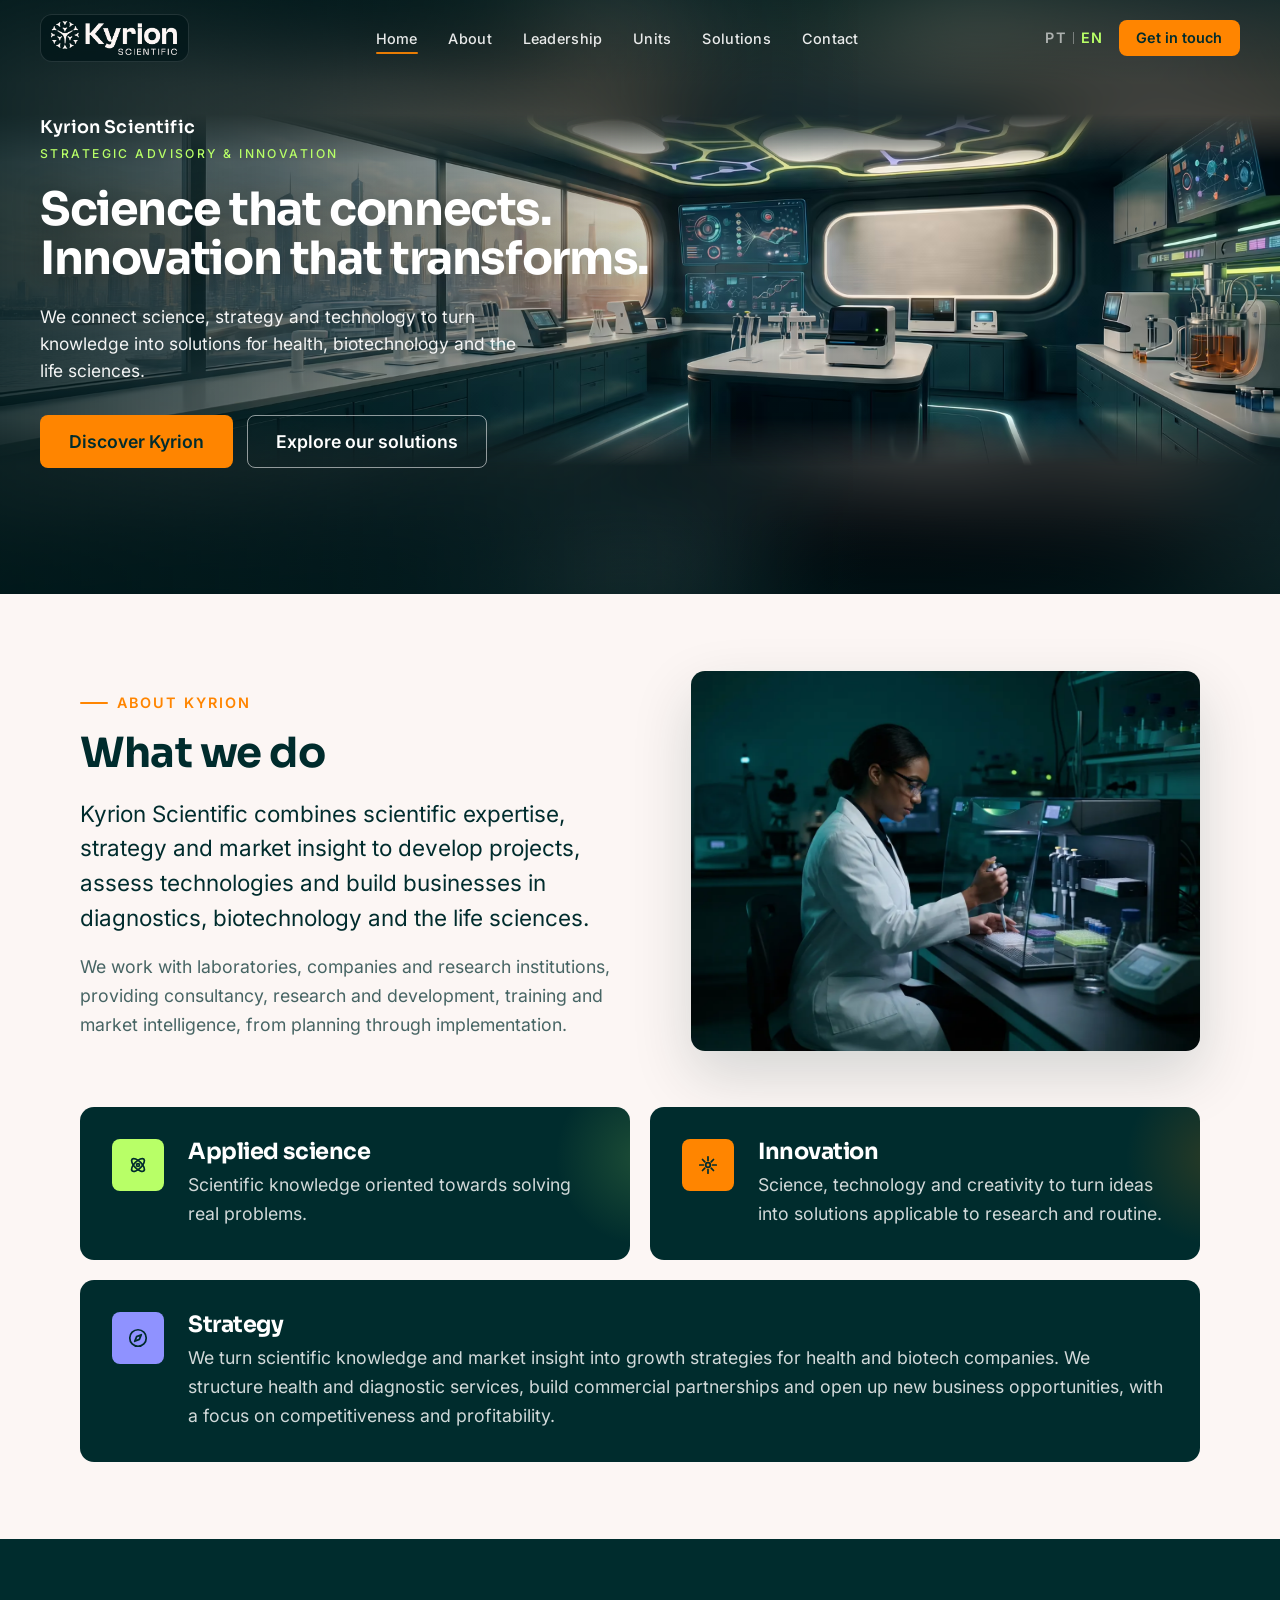
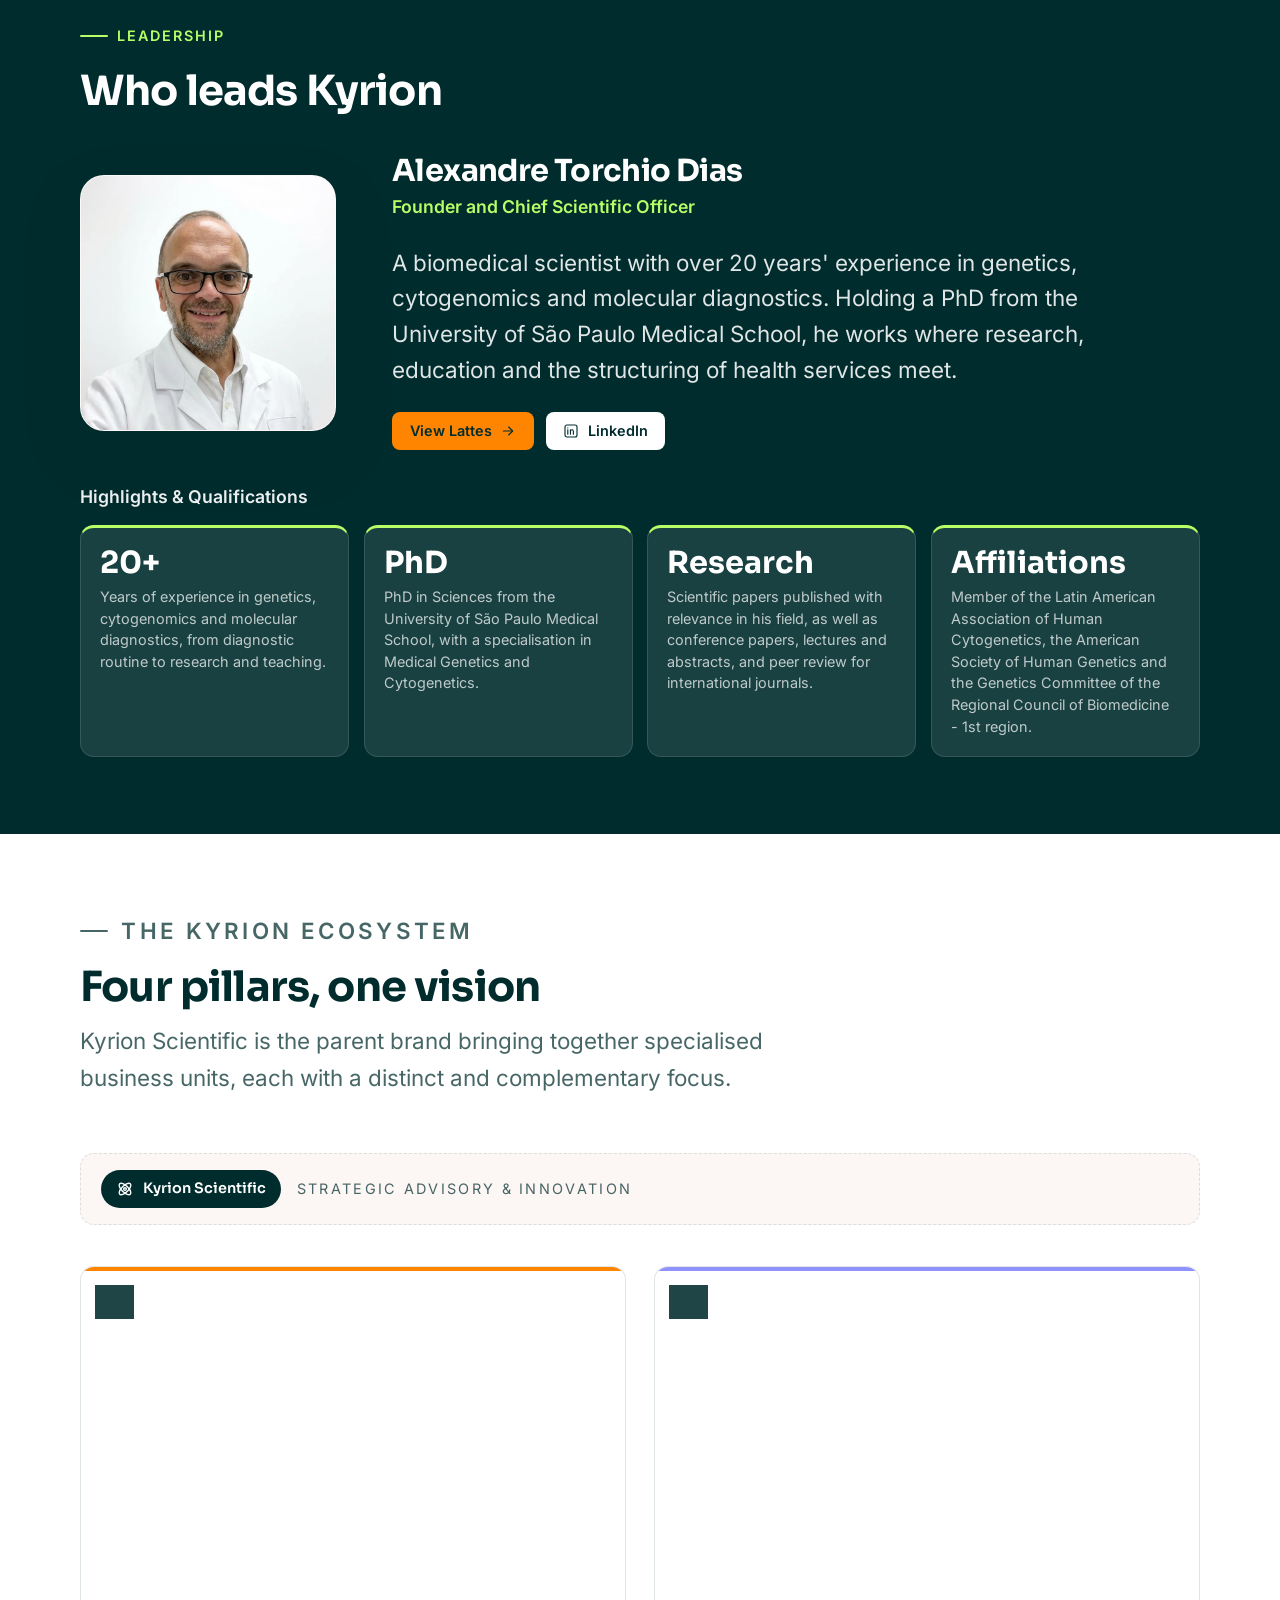
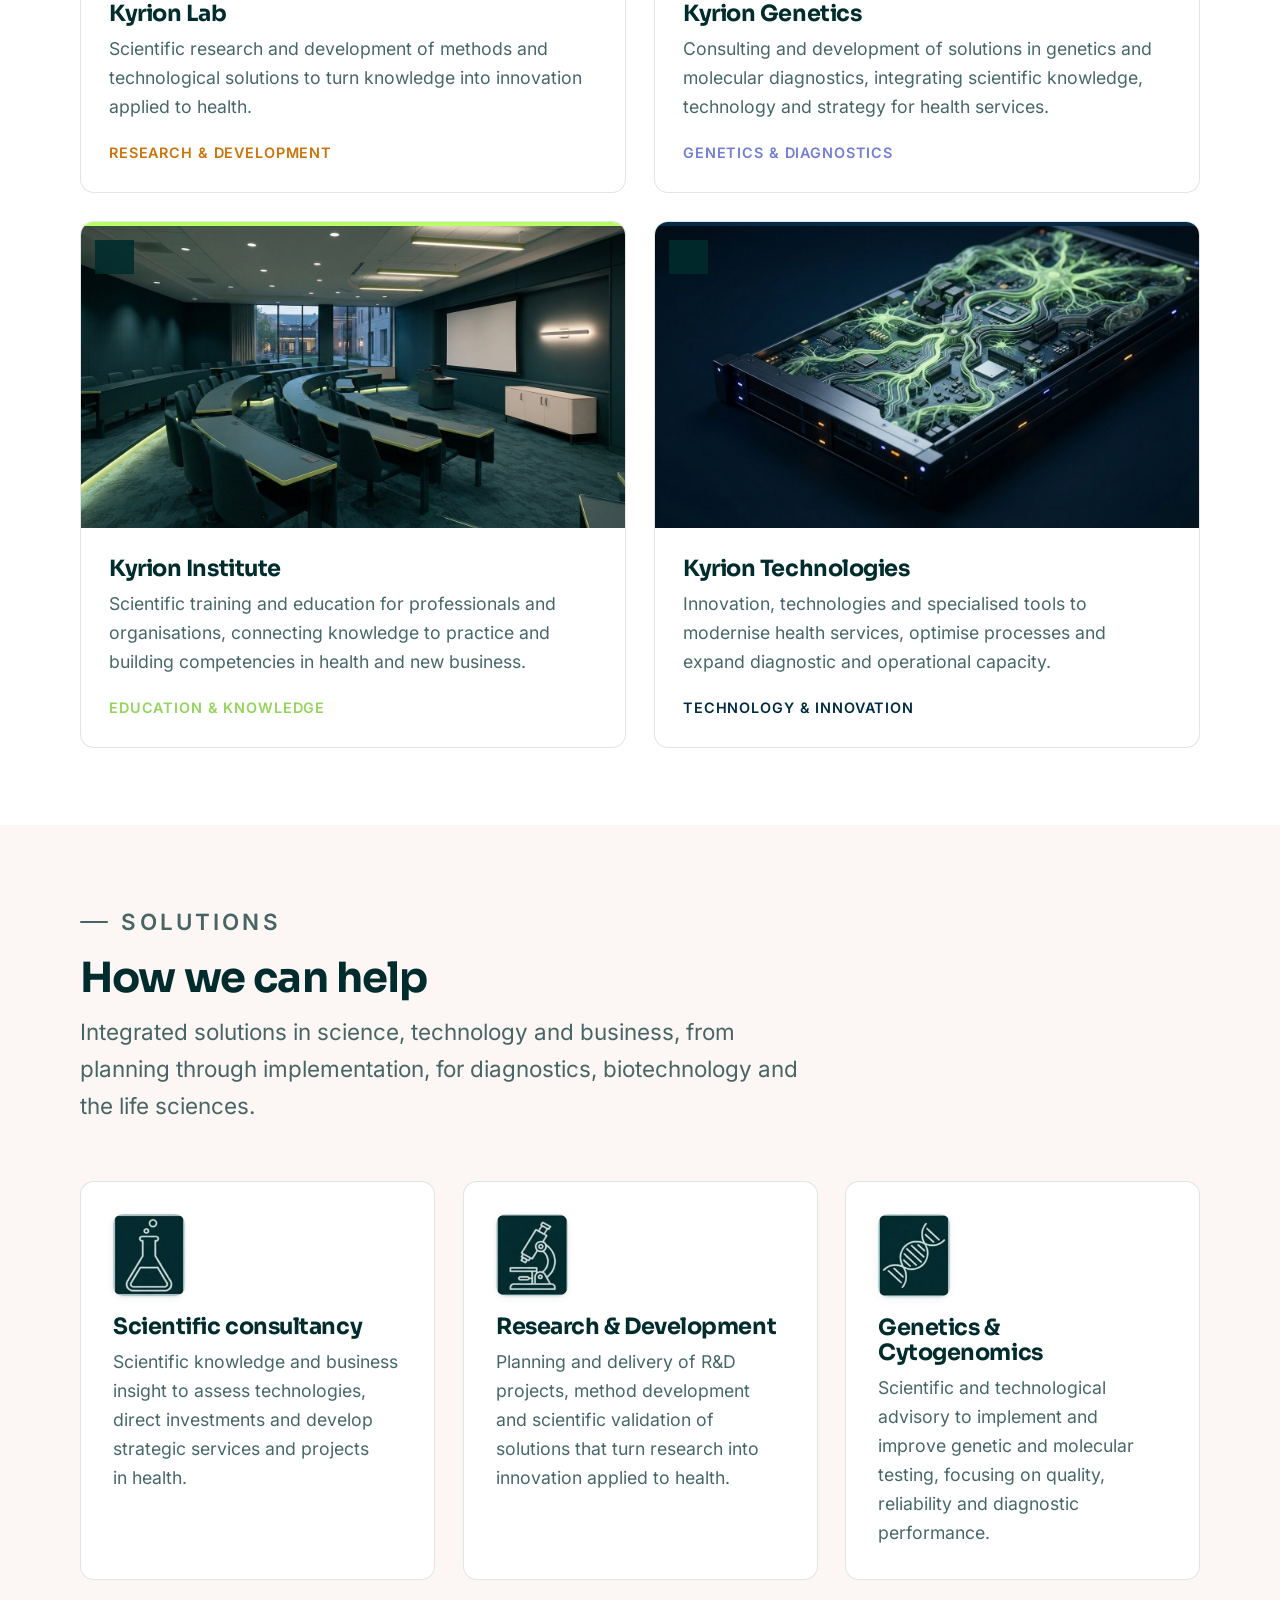
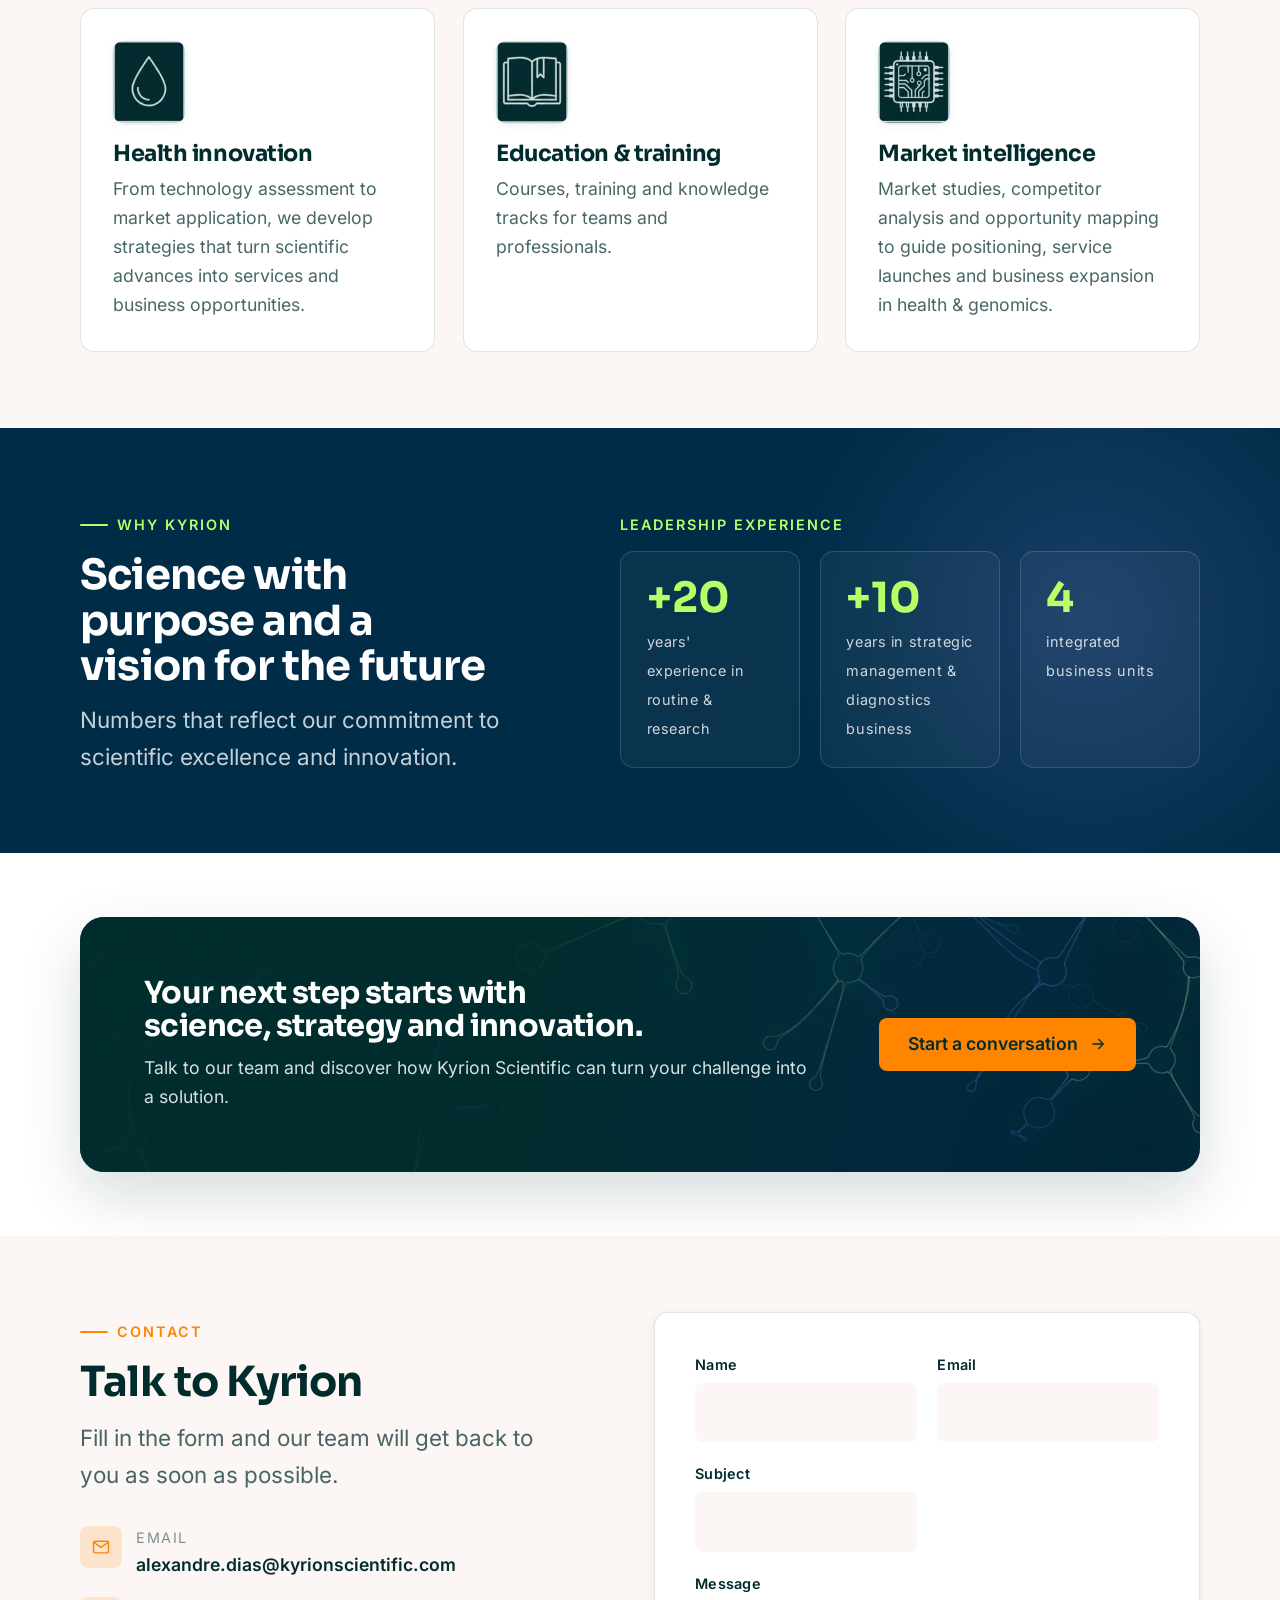
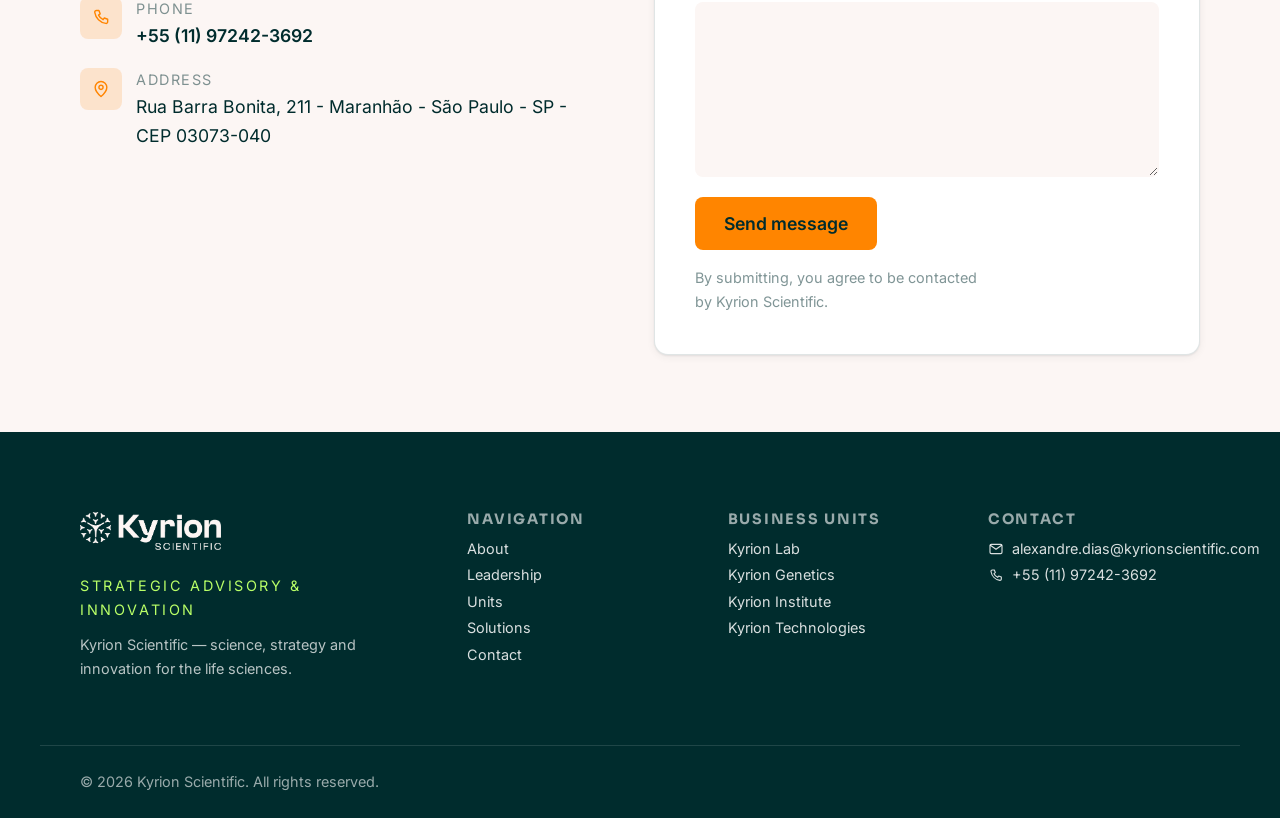
==== commit 94a7a88e: "deploy: publica site compilado (2026-11-05 21:25)" ====
--- a/en/index.html
+++ b/en/index.html
@@ -1,4 +1,4 @@
 <!DOCTYPE html><html lang="en" class="no-js"> <head><meta charset="utf-8"><meta name="viewport" content="width=device-width, initial-scale=1"><title>Kyrion Scientific — Science that connects. Innovation that transforms.</title><meta name="description" content="We connect scientific expertise, strategy and market insight to develop projects, assess technologies and build businesses in diagnostics, biotechnology and the life sciences."><link rel="canonical" href="https://kyrionscientific.com/en/"><link rel="alternate" hreflang="pt-BR" href="https://kyrionscientific.com/"><link rel="alternate" hreflang="en" href="https://kyrionscientific.com/en/"><link rel="alternate" hreflang="x-default" href="https://kyrionscientific.com/"><link rel="icon" type="image/svg+xml" href="/favicon.svg"><link rel="apple-touch-icon" href="/favicon.svg"><meta name="theme-color" content="#002c2d"><meta property="og:type" content="website"><meta property="og:site_name" content="Kyrion Scientific"><meta property="og:title" content="Kyrion Scientific — Science that connects. Innovation that transforms."><meta property="og:description" content="We connect scientific expertise, strategy and market insight to develop projects, assess technologies and build businesses in diagnostics, biotechnology and the life sciences."><meta property="og:url" content="https://kyrionscientific.com/en/"><meta property="og:locale" content="en_US"><meta property="og:image" content="https://kyrionscientific.com/og-image.jpg"><meta name="twitter:card" content="summary_large_image"><meta name="twitter:title" content="Kyrion Scientific — Science that connects. Innovation that transforms."><meta name="twitter:description" content="We connect scientific expertise, strategy and market insight to develop projects, assess technologies and build businesses in diagnostics, biotechnology and the life sciences."><script type="application/ld+json">{"@context":"https://schema.org","@type":"Organization","name":"Kyrion Scientific","description":"We connect scientific expertise, strategy and market insight to develop projects, assess technologies and build businesses in diagnostics, biotechnology and the life sciences.","url":"https://kyrionscientific.com/","slogan":"Science that connects. Innovation that transforms."}</script><script>
       document.documentElement.classList.remove('no-js');
     </script><link rel="stylesheet" href="/_astro/index.DNgVwSNG.css"></head> <body> <a class="skip-link" href="#main">Skip to content</a>  <header class="site-header" id="site-header" data-header data-astro-cid-3ef6ksr2> <div class="site-header__inner container container--wide" data-astro-cid-3ef6ksr2> <a href="/en/" class="brand site-header__brand" aria-label="Kyrion Scientific — home" style="--brand-h:34px;--brand-w:126px" data-astro-cid-uaf52tac> <img src="/_astro/logo-new.gGyAkgk_.webp" srcset="/_astro/logo-new.gGyAkgk_.webp 1x, /_astro/logo-new.DoVqcS7O.png 1x" alt="Kyrion Scientific" width="126" height="34" decoding="async" loading="eager" data-astro-cid-uaf52tac> </a>  <nav class="site-nav" id="site-nav" data-nav aria-label="Home" data-astro-cid-3ef6ksr2> <ul class="site-nav__list" data-astro-cid-3ef6ksr2> <li data-astro-cid-3ef6ksr2> <a class="site-nav__link" href="/en/#inicio" data-nav-link data-astro-cid-3ef6ksr2>Home</a> </li><li data-astro-cid-3ef6ksr2> <a class="site-nav__link" href="/en/#sobre" data-nav-link data-astro-cid-3ef6ksr2>About</a> </li><li data-astro-cid-3ef6ksr2> <a class="site-nav__link" href="/en/#lideranca" data-nav-link data-astro-cid-3ef6ksr2>Leadership</a> </li><li data-astro-cid-3ef6ksr2> <a class="site-nav__link" href="/en/#grupos" data-nav-link data-astro-cid-3ef6ksr2>Units</a> </li><li data-astro-cid-3ef6ksr2> <a class="site-nav__link" href="/en/#solucoes" data-nav-link data-astro-cid-3ef6ksr2>Solutions</a> </li><li data-astro-cid-3ef6ksr2> <a class="site-nav__link" href="/en/#contato" data-nav-link data-astro-cid-3ef6ksr2>Contact</a> </li> </ul> </nav> <div class="site-header__actions" data-astro-cid-3ef6ksr2> <div class="lang" role="group" aria-label="Language" data-astro-cid-3ef6ksr2> <a class="lang__opt" href="/" hreflang="pt" data-astro-cid-3ef6ksr2>PT</a> <span class="lang__sep" aria-hidden="true" data-astro-cid-3ef6ksr2></span> <a class="lang__opt is-active" href="/en/" aria-current="true" hreflang="en" data-astro-cid-3ef6ksr2>EN</a> </div> <a class="btn btn--primary btn--sm site-header__cta" href="/en/#contato" data-astro-cid-3ef6ksr2> Get in touch </a> <button class="site-header__toggle" type="button" data-menu-toggle aria-expanded="false" aria-controls="site-nav" aria-label="Open menu" data-astro-cid-3ef6ksr2> <span class="site-header__toggle-open" data-astro-cid-3ef6ksr2><svg class="icon" width="24" height="24" viewBox="0 0 24 24" fill="none" stroke="currentColor" stroke-width="1.7" stroke-linecap="round" stroke-linejoin="round" aria-hidden="true" focusable="false" data-astro-cid-4ckhetd2>             <path d="M4 7h16M4 12h16M4 17h16" data-astro-cid-4ckhetd2></path>       </svg> </span> <span class="site-header__toggle-close" data-astro-cid-3ef6ksr2><svg class="icon" width="24" height="24" viewBox="0 0 24 24" fill="none" stroke="currentColor" stroke-width="1.7" stroke-linecap="round" stroke-linejoin="round" aria-hidden="true" focusable="false" data-astro-cid-4ckhetd2>              <path d="M6 6l12 12M18 6 6 18" data-astro-cid-4ckhetd2></path>      </svg> </span> </button> </div> </div> </header> <div class="site-header__scrim" data-menu-scrim hidden data-astro-cid-3ef6ksr2></div>  <main id="main"> <section class="hero" id="inicio" aria-labelledby="hero-title" data-astro-cid-bbe6dxrz> <div class="hero__card" data-astro-cid-bbe6dxrz> <!-- Blurred copy of the same plate, so the padding blends seamlessly
-         with the sharp, uncropped image. --> <div class="hero__backdrop" aria-hidden="true" data-astro-cid-bbe6dxrz> <img src="/_astro/hero-bg.C8MBA4jN.webp" alt="" loading="eager" decoding="async" data-astro-cid-bbe6dxrz> </div> <picture class="hero__photo" data-astro-cid-bbe6dxrz> <source srcset="/_astro/hero-bg.D-Uu-HRz.avif 1920w" type="image/avif" data-astro-cid-bbe6dxrz> <source srcset="/_astro/hero-bg.C8MBA4jN.webp 1920w" type="image/webp" data-astro-cid-bbe6dxrz> <img src="/_astro/hero-bg.DYgstmwq.jpg" srcset="/_astro/hero-bg.DYgstmwq.jpg 1920w, /_astro/hero-bg@2x.C8WDKdjT.jpg 2560w" sizes="100vw" width="1920" height="528" alt="" fetchpriority="high" decoding="async" aria-hidden="true" data-astro-cid-bbe6dxrz> </picture> <div class="hero__overlay" aria-hidden="true" data-astro-cid-bbe6dxrz></div> <div class="hero__inner" data-astro-cid-bbe6dxrz> <div class="hero__content-wrapper" data-astro-cid-bbe6dxrz> <div class="hero__content" data-astro-cid-bbe6dxrz> <p class="hero__eyebrow" data-astro-cid-bbe6dxrz> <span class="hero__brand" data-astro-cid-bbe6dxrz>Kyrion Scientific</span> <span class="hero__sub" data-astro-cid-bbe6dxrz>Strategic Advisory &amp; Innovation</span> </p> <h1 class="hero__title" id="hero-title" data-reveal data-astro-cid-bbe6dxrz> <span data-astro-cid-bbe6dxrz>Science that connects.</span> <span data-astro-cid-bbe6dxrz>Innovation that transforms.</span> </h1> <p class="hero__lead" data-reveal style="--reveal-delay:90ms" data-astro-cid-bbe6dxrz>We connect science, strategy and technology to turn knowledge into solutions for health, biotechnology and the life sciences.</p> <div class="hero__actions" data-reveal style="--reveal-delay:180ms" data-astro-cid-bbe6dxrz> <a class="btn btn--primary" href="/en/#sobre" data-astro-cid-bbe6dxrz> Discover Kyrion </a> <a class="btn btn--ghost" href="/en/#solucoes" data-astro-cid-bbe6dxrz> Explore our solutions </a> </div> </div> </div> </div> </div> </section>  <section class="section section--surface about" id="sobre" aria-labelledby="about-title" data-astro-cid-v2cbyr3p> <div class="container" data-astro-cid-v2cbyr3p> <div class="about__grid" data-astro-cid-v2cbyr3p> <div class="about__intro" data-reveal data-astro-cid-v2cbyr3p> <p class="kicker" data-astro-cid-v2cbyr3p>About Kyrion</p> <h2 id="about-title" data-astro-cid-v2cbyr3p>What we do</h2> <p class="about__lead" data-astro-cid-v2cbyr3p>Kyrion Scientific combines scientific expertise, strategy and market insight to develop projects, assess technologies and build businesses in diagnostics, biotechnology and the life sciences.</p> <p class="about__body" data-astro-cid-v2cbyr3p>We work with laboratories, companies and research institutions, providing consultancy, research and development, training and market intelligence, from planning through implementation.</p> </div> <figure class="about__media" data-reveal style="--reveal-delay:100ms" data-astro-cid-v2cbyr3p> <picture data-astro-cid-v2cbyr3p> <source srcset="/_astro/about-lab.DQNUo1HB.webp" type="image/webp" data-astro-cid-v2cbyr3p> <img src="/_astro/about-lab.DrcKUUM2.jpg" alt="Scientist working in a biotechnology laboratory" width="1200" height="896" loading="lazy" decoding="async" data-astro-cid-v2cbyr3p> </picture> <figcaption class="visually-hidden" data-astro-cid-v2cbyr3p>What we do</figcaption> </figure> </div> <ul class="about__values" data-astro-cid-v2cbyr3p> <li class="about__card" data-reveal style="--reveal-delay:0ms" data-astro-cid-v2cbyr3p> <span class="about__chip" data-astro-cid-v2cbyr3p> <svg class="icon" width="22" height="22" viewBox="0 0 24 24" fill="none" stroke="currentColor" stroke-width="1.9" stroke-linecap="round" stroke-linejoin="round" aria-hidden="true" focusable="false" data-astro-cid-4ckhetd2>        <circle cx="12" cy="12" r="1.6" data-astro-cid-4ckhetd2></circle> <ellipse cx="12" cy="12" rx="9" ry="4" transform="rotate(45 12 12)" data-astro-cid-4ckhetd2></ellipse> <ellipse cx="12" cy="12" rx="9" ry="4" transform="rotate(-45 12 12)" data-astro-cid-4ckhetd2></ellipse>              </svg>  </span> <div class="about__card-body" data-astro-cid-v2cbyr3p> <h3 data-astro-cid-v2cbyr3p>Applied science</h3> <p data-astro-cid-v2cbyr3p>Scientific knowledge oriented towards solving real problems.</p> </div> </li><li class="about__card" data-reveal style="--reveal-delay:90ms" data-astro-cid-v2cbyr3p> <span class="about__chip" data-astro-cid-v2cbyr3p> <svg class="icon" width="22" height="22" viewBox="0 0 24 24" fill="none" stroke="currentColor" stroke-width="1.9" stroke-linecap="round" stroke-linejoin="round" aria-hidden="true" focusable="false" data-astro-cid-4ckhetd2>         <path d="M12 3v4M12 17v4M3 12h4M17 12h4M6 6l2.5 2.5M15.5 15.5 18 18M18 6l-2.5 2.5M8.5 15.5 6 18" data-astro-cid-4ckhetd2></path> <circle cx="12" cy="12" r="2.5" data-astro-cid-4ckhetd2></circle>             </svg>  </span> <div class="about__card-body" data-astro-cid-v2cbyr3p> <h3 data-astro-cid-v2cbyr3p>Innovation</h3> <p data-astro-cid-v2cbyr3p>Science, technology and creativity to turn ideas into solutions applicable to research and routine.</p> </div> </li><li class="about__card" data-reveal style="--reveal-delay:180ms" data-astro-cid-v2cbyr3p> <span class="about__chip" data-astro-cid-v2cbyr3p> <svg class="icon" width="22" height="22" viewBox="0 0 24 24" fill="none" stroke="currentColor" stroke-width="1.9" stroke-linecap="round" stroke-linejoin="round" aria-hidden="true" focusable="false" data-astro-cid-4ckhetd2>  <circle cx="12" cy="12" r="9" data-astro-cid-4ckhetd2></circle> <path d="m15.6 8.4-2.1 5.1-5.1 2.1 2.1-5.1z" data-astro-cid-4ckhetd2></path>                    </svg>  </span> <div class="about__card-body" data-astro-cid-v2cbyr3p> <h3 data-astro-cid-v2cbyr3p>Strategy</h3> <p data-astro-cid-v2cbyr3p>We turn scientific knowledge and market insight into growth strategies for health and biotech companies. We structure health and diagnostic services, build commercial partnerships and open up new business opportunities, with a focus on competitiveness and profitability.</p> </div> </li> </ul> </div> </section>  <section class="section section--dark leadership" id="lideranca" aria-labelledby="leadership-title" data-astro-cid-u57r3c23> <div class="container" data-astro-cid-u57r3c23> <!-- isolated section header --> <header class="leadership__head" data-reveal data-astro-cid-u57r3c23> <p class="kicker" data-astro-cid-u57r3c23>Leadership</p> <h2 id="leadership-title" data-astro-cid-u57r3c23>Who leads Kyrion</h2> </header> <!-- framed portrait left · identity + bio + CTA right --> <div class="leadership__profile" data-astro-cid-u57r3c23> <figure class="leadership__frame" data-reveal data-astro-cid-u57r3c23> <picture data-astro-cid-u57r3c23> <source srcset="/_astro/leader-portrait.DpwzIskO.webp" type="image/webp" data-astro-cid-u57r3c23> <img src="/_astro/leader-portrait.t9rbVho0.jpg" alt="Portrait of Alexandre Torchio Dias, founder of Kyrion Scientific" width="800" height="923" loading="lazy" decoding="async" data-astro-cid-u57r3c23> </picture> </figure> <div class="leadership__content" data-reveal style="--reveal-delay:100ms" data-astro-cid-u57r3c23> <div class="leadership__identity" data-astro-cid-u57r3c23> <h3 data-astro-cid-u57r3c23>Alexandre Torchio Dias</h3> <p class="leadership__role" data-astro-cid-u57r3c23>Founder and Chief Scientific Officer</p> </div> <p class="leadership__bio" data-astro-cid-u57r3c23>A biomedical scientist with over 20 years&#39; experience in genetics, cytogenomics and molecular diagnostics. Holding a PhD from the University of São Paulo Medical School, he works where research, education and the structuring of health services meet.</p> <div class="leadership__links" data-astro-cid-u57r3c23> <a class="btn btn--primary btn--sm" href="http://lattes.cnpq.br/3293784131021507" target="_blank" rel="noopener noreferrer" data-astro-cid-u57r3c23> View Lattes <svg class="icon" width="16" height="16" viewBox="0 0 24 24" fill="none" stroke="currentColor" stroke-width="1.7" stroke-linecap="round" stroke-linejoin="round" aria-hidden="true" focusable="false" data-astro-cid-4ckhetd2>             <path d="M5 12h13" data-astro-cid-4ckhetd2></path> <path d="m13 6 6 6-6 6" data-astro-cid-4ckhetd2></path>         </svg>  </a> <a class="btn btn--light btn--sm" href="https://www.linkedin.com/in/alexandre-torchio-dias-54872938/" target="_blank" rel="noopener noreferrer" data-astro-cid-u57r3c23> <svg class="icon" width="16" height="16" viewBox="0 0 24 24" fill="none" stroke="currentColor" stroke-width="1.7" stroke-linecap="round" stroke-linejoin="round" aria-hidden="true" focusable="false" data-astro-cid-4ckhetd2>                    <rect x="3" y="3" width="18" height="18" rx="3" data-astro-cid-4ckhetd2></rect> <path d="M7.2 10.2v6.6" data-astro-cid-4ckhetd2></path> <path d="M7.2 7.4v.02" data-astro-cid-4ckhetd2></path> <path d="M11.2 16.8v-6.6M11.2 12.6c0-1.4.8-2.4 2.2-2.4s2.2 1 2.2 2.4v4.2" data-astro-cid-4ckhetd2></path>  </svg>  LinkedIn </a> </div> </div> </div> <!-- full-width metrics band --> <div class="leadership__band" data-reveal style="--reveal-delay:160ms" data-astro-cid-u57r3c23> <p class="leadership__band-label" data-astro-cid-u57r3c23>Highlights &amp; Qualifications</p> <ul class="leadership__metrics" data-astro-cid-u57r3c23> <li class="leadership__metric" data-astro-cid-u57r3c23> <span class="leadership__metric-value" data-astro-cid-u57r3c23>20+</span> <span class="leadership__metric-label" data-astro-cid-u57r3c23>Years of experience in genetics, cytogenomics and molecular diagnostics, from diagnostic routine to research and teaching.</span> </li><li class="leadership__metric" data-astro-cid-u57r3c23> <span class="leadership__metric-value" data-astro-cid-u57r3c23>PhD</span> <span class="leadership__metric-label" data-astro-cid-u57r3c23>PhD in Sciences from the University of São Paulo Medical School, with a specialisation in Medical Genetics and Cytogenetics.</span> </li><li class="leadership__metric" data-astro-cid-u57r3c23> <span class="leadership__metric-value" data-astro-cid-u57r3c23>Research</span> <span class="leadership__metric-label" data-astro-cid-u57r3c23>Scientific papers published with relevance in his field, as well as conference papers, lectures and abstracts, and peer review for international journals.</span> </li><li class="leadership__metric" data-astro-cid-u57r3c23> <span class="leadership__metric-value" data-astro-cid-u57r3c23>Affiliations</span> <span class="leadership__metric-label" data-astro-cid-u57r3c23>Member of the Latin American Association of Human Cytogenetics, the American Society of Human Genetics and the Regional Genetics Committee 1.</span> </li> </ul> </div> </div> </section>  <section class="section ecosystem" id="grupos" aria-labelledby="ecosystem-title" data-astro-cid-yqvkyiml> <div class="container" data-astro-cid-yqvkyiml> <div class="section-head" data-reveal data-astro-cid-yqvkyiml> <p class="kicker" data-astro-cid-yqvkyiml>The Kyrion ecosystem</p> <h2 id="ecosystem-title" data-astro-cid-yqvkyiml>Four pillars, one vision</h2> <p data-astro-cid-yqvkyiml>Kyrion Scientific is the parent brand bringing together specialised business units, each with a distinct and complementary focus.</p> </div> <div class="ecosystem__parent" data-reveal data-astro-cid-yqvkyiml> <span class="ecosystem__badge" data-astro-cid-yqvkyiml> <svg class="icon" width="20" height="20" viewBox="0 0 24 24" fill="none" stroke="currentColor" stroke-width="1.7" stroke-linecap="round" stroke-linejoin="round" aria-hidden="true" focusable="false" data-astro-cid-4ckhetd2>        <circle cx="12" cy="12" r="1.6" data-astro-cid-4ckhetd2></circle> <ellipse cx="12" cy="12" rx="9" ry="4" transform="rotate(45 12 12)" data-astro-cid-4ckhetd2></ellipse> <ellipse cx="12" cy="12" rx="9" ry="4" transform="rotate(-45 12 12)" data-astro-cid-4ckhetd2></ellipse>              </svg>  Kyrion Scientific </span> <p class="ecosystem__parent-text" data-astro-cid-yqvkyiml>Strategic Advisory &amp; Innovation</p> </div> <ul class="ecosystem__grid" data-astro-cid-yqvkyiml> <li class="ecosystem__item" data-accent="orange" data-reveal style="--reveal-delay:0ms" data-astro-cid-yqvkyiml> <article class="card ecosystem__card" data-astro-cid-yqvkyiml> <figure class="ecosystem__media" aria-hidden="true" data-astro-cid-yqvkyiml> <img src="/_astro/pillar-lab.C-nQlmTT.jpg" alt="" width="1376" height="768" loading="lazy" decoding="async" data-astro-cid-yqvkyiml> <span class="ecosystem__num" aria-hidden="true" data-astro-cid-yqvkyiml>01</span> </figure> <div class="ecosystem__body" data-astro-cid-yqvkyiml> <h3 data-astro-cid-yqvkyiml>Kyrion Lab</h3> <p data-astro-cid-yqvkyiml>Scientific research and development of methods and technological solutions to turn knowledge into innovation applied to health.</p> <span class="ecosystem__tag" data-astro-cid-yqvkyiml>Research &amp; Development</span> </div> </article> </li><li class="ecosystem__item" data-accent="periwinkle" data-reveal style="--reveal-delay:80ms" data-astro-cid-yqvkyiml> <article class="card ecosystem__card" data-astro-cid-yqvkyiml> <figure class="ecosystem__media" aria-hidden="true" data-astro-cid-yqvkyiml> <img src="/_astro/pillar-genetics.BRFj-R60.jpg" alt="" width="1376" height="768" loading="lazy" decoding="async" data-astro-cid-yqvkyiml> <span class="ecosystem__num" aria-hidden="true" data-astro-cid-yqvkyiml>02</span> </figure> <div class="ecosystem__body" data-astro-cid-yqvkyiml> <h3 data-astro-cid-yqvkyiml>Kyrion Genetics</h3> <p data-astro-cid-yqvkyiml>Consulting and development of solutions in genetics and molecular diagnostics, integrating scientific knowledge, technology and strategy for health services.</p> <span class="ecosystem__tag" data-astro-cid-yqvkyiml>Genetics &amp; Diagnostics</span> </div> </article> </li><li class="ecosystem__item" data-accent="lime" data-reveal style="--reveal-delay:160ms" data-astro-cid-yqvkyiml> <article class="card ecosystem__card" data-astro-cid-yqvkyiml> <figure class="ecosystem__media" aria-hidden="true" data-astro-cid-yqvkyiml> <img src="/_astro/pillar-institute.BL2FJ0N2.jpg" alt="" width="1376" height="768" loading="lazy" decoding="async" data-astro-cid-yqvkyiml> <span class="ecosystem__num" aria-hidden="true" data-astro-cid-yqvkyiml>03</span> </figure> <div class="ecosystem__body" data-astro-cid-yqvkyiml> <h3 data-astro-cid-yqvkyiml>Kyrion Institute</h3> <p data-astro-cid-yqvkyiml>Scientific training and education for professionals and organisations, connecting knowledge to practice and building competencies in health and new business.</p> <span class="ecosystem__tag" data-astro-cid-yqvkyiml>Education &amp; Knowledge</span> </div> </article> </li><li class="ecosystem__item" data-accent="navy" data-reveal style="--reveal-delay:240ms" data-astro-cid-yqvkyiml> <article class="card ecosystem__card" data-astro-cid-yqvkyiml> <figure class="ecosystem__media" aria-hidden="true" data-astro-cid-yqvkyiml> <img src="/_astro/pillar-technologies.C7Kxhx0w.jpg" alt="" width="1376" height="768" loading="lazy" decoding="async" data-astro-cid-yqvkyiml> <span class="ecosystem__num" aria-hidden="true" data-astro-cid-yqvkyiml>04</span> </figure> <div class="ecosystem__body" data-astro-cid-yqvkyiml> <h3 data-astro-cid-yqvkyiml>Kyrion Technologies</h3> <p data-astro-cid-yqvkyiml>Innovation, technologies and specialised tools to modernise health services, optimise processes and expand diagnostic and operational capacity.</p> <span class="ecosystem__tag" data-astro-cid-yqvkyiml>Technology &amp; Innovation</span> </div> </article> </li> </ul> </div> </section>  <section class="section section--surface solutions" id="solucoes" aria-labelledby="solutions-title" data-astro-cid-vj7y5fzp> <div class="container" data-astro-cid-vj7y5fzp> <div class="section-head" data-reveal data-astro-cid-vj7y5fzp> <p class="kicker" data-astro-cid-vj7y5fzp>Solutions</p> <h2 id="solutions-title" data-astro-cid-vj7y5fzp>How we can help</h2> <p data-astro-cid-vj7y5fzp>Integrated solutions in science, technology and business, from planning through implementation, for diagnostics, biotechnology and the life sciences.</p> </div> <ul class="grid grid--3 solutions__grid" data-astro-cid-vj7y5fzp> <li data-accent="orange" data-reveal style="--reveal-delay:0ms" data-astro-cid-vj7y5fzp> <article class="card solutions__card" data-astro-cid-vj7y5fzp> <img class="solutions__tile" src="/_astro/consultoria.Cqw3ckSS.webp" alt="" width="128" height="144" loading="lazy" decoding="async" aria-hidden="true" data-astro-cid-vj7y5fzp> <h3 data-astro-cid-vj7y5fzp>Scientific consultancy</h3> <p data-astro-cid-vj7y5fzp>Scientific knowledge and business insight to assess technologies, direct investments and develop strategic services and projects in health.</p> </article> </li><li data-accent="periwinkle" data-reveal style="--reveal-delay:70ms" data-astro-cid-vj7y5fzp> <article class="card solutions__card" data-astro-cid-vj7y5fzp> <img class="solutions__tile" src="/_astro/pesquisa.BmiKWcl9.webp" alt="" width="128" height="144" loading="lazy" decoding="async" aria-hidden="true" data-astro-cid-vj7y5fzp> <h3 data-astro-cid-vj7y5fzp>Research &amp; Development</h3> <p data-astro-cid-vj7y5fzp>Planning and delivery of R&amp;D projects, method development and scientific validation of solutions that turn research into innovation applied to health.</p> </article> </li><li data-accent="lime" data-reveal style="--reveal-delay:140ms" data-astro-cid-vj7y5fzp> <article class="card solutions__card" data-astro-cid-vj7y5fzp> <img class="solutions__tile" src="/_astro/diagnostico.CxVU6_EM.webp" alt="" width="128" height="144" loading="lazy" decoding="async" aria-hidden="true" data-astro-cid-vj7y5fzp> <h3 data-astro-cid-vj7y5fzp>Genetics &amp; Cytogenomics</h3> <p data-astro-cid-vj7y5fzp>Scientific and technological advisory to implement and improve genetic and molecular testing, focusing on quality, reliability and diagnostic performance.</p> </article> </li><li data-accent="navy" data-reveal style="--reveal-delay:210ms" data-astro-cid-vj7y5fzp> <article class="card solutions__card" data-astro-cid-vj7y5fzp> <img class="solutions__tile" src="/_astro/biotech.B4dVZGqE.webp" alt="" width="128" height="144" loading="lazy" decoding="async" aria-hidden="true" data-astro-cid-vj7y5fzp> <h3 data-astro-cid-vj7y5fzp>Health innovation</h3> <p data-astro-cid-vj7y5fzp>From technology assessment to market application, we develop strategies that turn scientific advances into services and business opportunities.</p> </article> </li><li data-accent="orange" data-reveal style="--reveal-delay:280ms" data-astro-cid-vj7y5fzp> <article class="card solutions__card" data-astro-cid-vj7y5fzp> <img class="solutions__tile" src="/_astro/educacao.DjyEGRSN.webp" alt="" width="128" height="144" loading="lazy" decoding="async" aria-hidden="true" data-astro-cid-vj7y5fzp> <h3 data-astro-cid-vj7y5fzp>Education &amp; training</h3> <p data-astro-cid-vj7y5fzp>Courses, training and knowledge tracks for teams and professionals.</p> </article> </li><li data-accent="periwinkle" data-reveal style="--reveal-delay:350ms" data-astro-cid-vj7y5fzp> <article class="card solutions__card" data-astro-cid-vj7y5fzp> <img class="solutions__tile" src="/_astro/tecnologia.T-dvYS2X.webp" alt="" width="128" height="144" loading="lazy" decoding="async" aria-hidden="true" data-astro-cid-vj7y5fzp> <h3 data-astro-cid-vj7y5fzp>Market intelligence</h3> <p data-astro-cid-vj7y5fzp>Market studies, competitor analysis and opportunity mapping to guide positioning, service launches and business expansion in health &amp; genomics.</p> </article> </li> </ul> </div> </section>  <section class="section--navy stats" aria-labelledby="stats-title" data-astro-cid-bhxv2qxz> <div class="container stats__inner" data-astro-cid-bhxv2qxz> <div class="stats__head" data-reveal data-astro-cid-bhxv2qxz> <p class="kicker" data-astro-cid-bhxv2qxz>Why Kyrion</p> <h2 id="stats-title" data-astro-cid-bhxv2qxz>Science with purpose and a vision for the future</h2> <p class="stats__sub" data-astro-cid-bhxv2qxz>Numbers that reflect our commitment to scientific excellence and innovation.</p> </div> <div class="stats__groups" data-astro-cid-bhxv2qxz> <div class="stats__group" data-reveal style="--reveal-delay:0ms" data-astro-cid-bhxv2qxz> <p class="stats__group-label" data-astro-cid-bhxv2qxz>Leadership experience</p> <ul class="stats__list" data-astro-cid-bhxv2qxz> <li class="stats__item" data-astro-cid-bhxv2qxz> <span class="stats__value" data-count-to="+20" data-astro-cid-bhxv2qxz>+20</span> <span class="stats__label" data-astro-cid-bhxv2qxz>years&#39; experience in routine &amp; research</span> </li><li class="stats__item" data-astro-cid-bhxv2qxz> <span class="stats__value" data-count-to="+10" data-astro-cid-bhxv2qxz>+10</span> <span class="stats__label" data-astro-cid-bhxv2qxz>years in strategic management &amp; diagnostics business</span> </li><li class="stats__item" data-astro-cid-bhxv2qxz> <span class="stats__value" data-count-to="4" data-astro-cid-bhxv2qxz>4</span> <span class="stats__label" data-astro-cid-bhxv2qxz>integrated business units</span> </li> </ul> </div> </div> </div> </section>  <section class="cta" aria-labelledby="cta-title" data-astro-cid-kokrr3jq> <div class="container" data-astro-cid-kokrr3jq> <div class="cta__panel" data-reveal data-astro-cid-kokrr3jq> <picture class="cta__bg" aria-hidden="true" data-astro-cid-kokrr3jq> <source srcset="/_astro/cta-band.CKwu-W7B.webp" type="image/webp" data-astro-cid-kokrr3jq> <img src="/_astro/cta-band.BWLTZXnr.jpg" alt="" loading="lazy" decoding="async" data-astro-cid-kokrr3jq> </picture> <div class="cta__scrim" aria-hidden="true" data-astro-cid-kokrr3jq></div> <div class="cta__body" data-astro-cid-kokrr3jq> <h2 id="cta-title" data-astro-cid-kokrr3jq>Your next step starts with science, strategy and innovation.</h2> <p data-astro-cid-kokrr3jq>Talk to our team and discover how Kyrion Scientific can turn your challenge into a solution.</p> </div> <a class="btn btn--primary cta__btn" href="/en/#contato" data-astro-cid-kokrr3jq> Start a conversation <svg class="icon" width="18" height="18" viewBox="0 0 24 24" fill="none" stroke="currentColor" stroke-width="1.7" stroke-linecap="round" stroke-linejoin="round" aria-hidden="true" focusable="false" data-astro-cid-4ckhetd2>             <path d="M5 12h13" data-astro-cid-4ckhetd2></path> <path d="m13 6 6 6-6 6" data-astro-cid-4ckhetd2></path>         </svg>  </a> </div> </div> </section>  <section class="section section--surface contact" id="contato" aria-labelledby="contact-title" data-astro-cid-xmivup5a> <div class="container contact__grid" data-astro-cid-xmivup5a> <div class="contact__intro" data-reveal data-astro-cid-xmivup5a> <p class="kicker" data-astro-cid-xmivup5a>Contact</p> <h2 id="contact-title" data-astro-cid-xmivup5a>Talk to Kyrion</h2> <p class="contact__text" data-astro-cid-xmivup5a>Fill in the form and our team will get back to you as soon as possible.</p> <ul class="contact__list" data-astro-cid-xmivup5a> <li data-astro-cid-xmivup5a> <span class="contact__ico" data-astro-cid-xmivup5a><svg class="icon" width="20" height="20" viewBox="0 0 24 24" fill="none" stroke="currentColor" stroke-width="1.7" stroke-linecap="round" stroke-linejoin="round" aria-hidden="true" focusable="false" data-astro-cid-4ckhetd2>          <rect x="3" y="5" width="18" height="14" rx="2" data-astro-cid-4ckhetd2></rect> <path d="m3.5 6.5 8.5 6 8.5-6" data-astro-cid-4ckhetd2></path>            </svg> </span> <span data-astro-cid-xmivup5a> <span class="contact__label" data-astro-cid-xmivup5a>Email</span> <a href="mailto:alexandre.dias@kyrionscientific.com" data-astro-cid-xmivup5a>alexandre.dias@kyrionscientific.com</a> </span> </li> <li data-astro-cid-xmivup5a> <span class="contact__ico" data-astro-cid-xmivup5a><svg class="icon" width="20" height="20" viewBox="0 0 24 24" fill="none" stroke="currentColor" stroke-width="1.7" stroke-linecap="round" stroke-linejoin="round" aria-hidden="true" focusable="false" data-astro-cid-4ckhetd2>          <path d="M6.5 3h3l1.5 4-2 1.5a12 12 0 0 0 5.5 5.5L16 12l4 1.5v3a2 2 0 0 1-2.2 2A16 16 0 0 1 4.5 5.2 2 2 0 0 1 6.5 3z" data-astro-cid-4ckhetd2></path>          </svg> </span> <span data-astro-cid-xmivup5a> <span class="contact__label" data-astro-cid-xmivup5a>Phone</span> <a href="tel:+5511972423692" data-astro-cid-xmivup5a>+55 (11) 97242-3692</a> </span> </li> <li data-astro-cid-xmivup5a> <span class="contact__ico" data-astro-cid-xmivup5a><svg class="icon" width="20" height="20" viewBox="0 0 24 24" fill="none" stroke="currentColor" stroke-width="1.7" stroke-linecap="round" stroke-linejoin="round" aria-hidden="true" focusable="false" data-astro-cid-4ckhetd2>            <path d="M12 21s7-5.6 7-11a7 7 0 1 0-14 0c0 5.4 7 11 7 11z" data-astro-cid-4ckhetd2></path> <circle cx="12" cy="10" r="2.5" data-astro-cid-4ckhetd2></circle>          </svg> </span> <span data-astro-cid-xmivup5a> <span class="contact__label" data-astro-cid-xmivup5a>Address</span> <span data-astro-cid-xmivup5a>Rua Barra Bonita, 211 - Maranhão - São Paulo - SP - CEP 03073-040</span> </span> </li> </ul> </div> <form id="contact-form" class="contact__form" data-reveal style="--reveal-delay:100ms" data-astro-cid-xmivup5a> <p class="form-status form-status--error" data-fs-error role="alert" data-astro-cid-xmivup5a>We couldn&#39;t send your message. Please try again or email alexandre.dias@kyrionscientific.com.</p> <p class="form-status form-status--ok" data-fs-success role="status" data-astro-cid-xmivup5a>Message sent. We&#39;ll be in touch shortly.</p> <div class="field" data-astro-cid-xmivup5a> <label for="cf-name" data-astro-cid-xmivup5a>Name</label> <input id="cf-name" name="name" type="text" autocomplete="name" required data-fs-field data-astro-cid-xmivup5a> <span class="field__error" data-fs-error="name" data-astro-cid-xmivup5a></span> </div> <div class="field" data-astro-cid-xmivup5a> <label for="cf-email" data-astro-cid-xmivup5a>Email</label> <input id="cf-email" name="email" type="email" autocomplete="email" required data-fs-field data-astro-cid-xmivup5a> <span class="field__error" data-fs-error="email" data-astro-cid-xmivup5a></span> </div> <div class="field" data-astro-cid-xmivup5a> <label for="cf-subject" data-astro-cid-xmivup5a>Subject</label> <input id="cf-subject" name="subject" type="text" data-fs-field data-astro-cid-xmivup5a> <span class="field__error" data-fs-error="subject" data-astro-cid-xmivup5a></span> </div> <div class="field field--full" data-astro-cid-xmivup5a> <label for="cf-message" data-astro-cid-xmivup5a>Message</label> <textarea id="cf-message" name="message" rows="5" required data-fs-field data-astro-cid-xmivup5a></textarea> <span class="field__error" data-fs-error="message" data-astro-cid-xmivup5a></span> </div> <div class="contact__submit field--full" data-astro-cid-xmivup5a> <button class="btn btn--primary" type="submit" data-fs-submit-btn data-astro-cid-xmivup5a>Send message</button> <p class="contact__form-note" data-astro-cid-xmivup5a>By submitting, you agree to be contacted by Kyrion Scientific.</p> </div> </form> </div> </section>  </main> <footer class="footer section--dark" data-astro-cid-sz7xmlte> <div class="container footer__inner" data-astro-cid-sz7xmlte> <div class="footer__brand" data-astro-cid-sz7xmlte> <a href="/en/" class="brand" aria-label="Kyrion Scientific — home" style="--brand-h:38px;--brand-w:141px" data-astro-cid-uaf52tac> <img src="/_astro/logo-new.gGyAkgk_.webp" srcset="/_astro/logo-new.gGyAkgk_.webp 1x, /_astro/logo-new.DoVqcS7O.png 1x" alt="Kyrion Scientific" width="141" height="38" decoding="async" loading="eager" data-astro-cid-uaf52tac> </a>  <p class="footer__tagline" data-astro-cid-sz7xmlte>Strategic Advisory &amp; Innovation</p> <p class="footer__about" data-astro-cid-sz7xmlte>Kyrion Scientific — science, strategy and innovation for the life sciences.</p> </div> <nav class="footer__col" aria-label="Navigation" data-astro-cid-sz7xmlte> <h3 data-astro-cid-sz7xmlte>Navigation</h3> <ul data-astro-cid-sz7xmlte> <li data-astro-cid-sz7xmlte><a href="/en/#sobre" data-astro-cid-sz7xmlte>About</a></li><li data-astro-cid-sz7xmlte><a href="/en/#lideranca" data-astro-cid-sz7xmlte>Leadership</a></li><li data-astro-cid-sz7xmlte><a href="/en/#grupos" data-astro-cid-sz7xmlte>Units</a></li><li data-astro-cid-sz7xmlte><a href="/en/#solucoes" data-astro-cid-sz7xmlte>Solutions</a></li><li data-astro-cid-sz7xmlte><a href="/en/#contato" data-astro-cid-sz7xmlte>Contact</a></li> </ul> </nav> <div class="footer__col" data-astro-cid-sz7xmlte> <h3 data-astro-cid-sz7xmlte>Business Units</h3> <ul data-astro-cid-sz7xmlte> <li data-astro-cid-sz7xmlte><span data-astro-cid-sz7xmlte>Kyrion Lab</span></li><li data-astro-cid-sz7xmlte><span data-astro-cid-sz7xmlte>Kyrion Genetics</span></li><li data-astro-cid-sz7xmlte><span data-astro-cid-sz7xmlte>Kyrion Institute</span></li><li data-astro-cid-sz7xmlte><span data-astro-cid-sz7xmlte>Kyrion Technologies</span></li> </ul> </div> <div class="footer__col" data-astro-cid-sz7xmlte> <h3 data-astro-cid-sz7xmlte>Contact</h3> <ul data-astro-cid-sz7xmlte> <li data-astro-cid-sz7xmlte> <a href="mailto:alexandre.dias@kyrionscientific.com" data-astro-cid-sz7xmlte> <svg class="icon" width="16" height="16" viewBox="0 0 24 24" fill="none" stroke="currentColor" stroke-width="1.7" stroke-linecap="round" stroke-linejoin="round" aria-hidden="true" focusable="false" data-astro-cid-4ckhetd2>          <rect x="3" y="5" width="18" height="14" rx="2" data-astro-cid-4ckhetd2></rect> <path d="m3.5 6.5 8.5 6 8.5-6" data-astro-cid-4ckhetd2></path>            </svg>  alexandre.dias@kyrionscientific.com </a> </li> <li data-astro-cid-sz7xmlte> <a href="tel:+5511972423692" data-astro-cid-sz7xmlte> <svg class="icon" width="16" height="16" viewBox="0 0 24 24" fill="none" stroke="currentColor" stroke-width="1.7" stroke-linecap="round" stroke-linejoin="round" aria-hidden="true" focusable="false" data-astro-cid-4ckhetd2>          <path d="M6.5 3h3l1.5 4-2 1.5a12 12 0 0 0 5.5 5.5L16 12l4 1.5v3a2 2 0 0 1-2.2 2A16 16 0 0 1 4.5 5.2 2 2 0 0 1 6.5 3z" data-astro-cid-4ckhetd2></path>          </svg>  +55 (11) 97242-3692 </a> </li> </ul> </div> </div> <div class="container footer__bottom" data-astro-cid-sz7xmlte> <p data-astro-cid-sz7xmlte>© 2026 Kyrion Scientific. All rights reserved.</p> </div> </footer>   <script type="module" src="/_astro/BaseLayout.astro_astro_type_script_index_0_lang.CA_h6Epi.js"></script> </body> </html>+         with the sharp, uncropped image. --> <div class="hero__backdrop" aria-hidden="true" data-astro-cid-bbe6dxrz> <img src="/_astro/hero-bg.C8MBA4jN.webp" alt="" loading="eager" decoding="async" data-astro-cid-bbe6dxrz> </div> <picture class="hero__photo" data-astro-cid-bbe6dxrz> <source srcset="/_astro/hero-bg.D-Uu-HRz.avif 1920w" type="image/avif" data-astro-cid-bbe6dxrz> <source srcset="/_astro/hero-bg.C8MBA4jN.webp 1920w" type="image/webp" data-astro-cid-bbe6dxrz> <img src="/_astro/hero-bg.DYgstmwq.jpg" srcset="/_astro/hero-bg.DYgstmwq.jpg 1920w, /_astro/hero-bg@2x.C8WDKdjT.jpg 2560w" sizes="100vw" width="1920" height="528" alt="" fetchpriority="high" decoding="async" aria-hidden="true" data-astro-cid-bbe6dxrz> </picture> <div class="hero__overlay" aria-hidden="true" data-astro-cid-bbe6dxrz></div> <div class="hero__inner" data-astro-cid-bbe6dxrz> <div class="hero__content-wrapper" data-astro-cid-bbe6dxrz> <div class="hero__content" data-astro-cid-bbe6dxrz> <p class="hero__eyebrow" data-astro-cid-bbe6dxrz> <span class="hero__brand" data-astro-cid-bbe6dxrz>Kyrion Scientific</span> <span class="hero__sub" data-astro-cid-bbe6dxrz>Strategic Advisory &amp; Innovation</span> </p> <h1 class="hero__title" id="hero-title" data-reveal data-astro-cid-bbe6dxrz> <span data-astro-cid-bbe6dxrz>Science that connects.</span> <span data-astro-cid-bbe6dxrz>Innovation that transforms.</span> </h1> <p class="hero__lead" data-reveal style="--reveal-delay:90ms" data-astro-cid-bbe6dxrz>We connect science, strategy and technology to turn knowledge into solutions for health, biotechnology and the life sciences.</p> <div class="hero__actions" data-reveal style="--reveal-delay:180ms" data-astro-cid-bbe6dxrz> <a class="btn btn--primary" href="/en/#sobre" data-astro-cid-bbe6dxrz> Discover Kyrion </a> <a class="btn btn--ghost" href="/en/#solucoes" data-astro-cid-bbe6dxrz> Explore our solutions </a> </div> </div> </div> </div> </div> </section>  <section class="section section--surface about" id="sobre" aria-labelledby="about-title" data-astro-cid-v2cbyr3p> <div class="container" data-astro-cid-v2cbyr3p> <div class="about__grid" data-astro-cid-v2cbyr3p> <div class="about__intro" data-reveal data-astro-cid-v2cbyr3p> <p class="kicker" data-astro-cid-v2cbyr3p>About Kyrion</p> <h2 id="about-title" data-astro-cid-v2cbyr3p>What we do</h2> <p class="about__lead" data-astro-cid-v2cbyr3p>Kyrion Scientific combines scientific expertise, strategy and market insight to develop projects, assess technologies and build businesses in diagnostics, biotechnology and the life sciences.</p> <p class="about__body" data-astro-cid-v2cbyr3p>We work with laboratories, companies and research institutions, providing consultancy, research and development, training and market intelligence, from planning through implementation.</p> </div> <figure class="about__media" data-reveal style="--reveal-delay:100ms" data-astro-cid-v2cbyr3p> <picture data-astro-cid-v2cbyr3p> <source srcset="/_astro/about-lab.DQNUo1HB.webp" type="image/webp" data-astro-cid-v2cbyr3p> <img src="/_astro/about-lab.DrcKUUM2.jpg" alt="Scientist working in a biotechnology laboratory" width="1200" height="896" loading="lazy" decoding="async" data-astro-cid-v2cbyr3p> </picture> <figcaption class="visually-hidden" data-astro-cid-v2cbyr3p>What we do</figcaption> </figure> </div> <ul class="about__values" data-astro-cid-v2cbyr3p> <li class="about__card" data-reveal style="--reveal-delay:0ms" data-astro-cid-v2cbyr3p> <span class="about__chip" data-astro-cid-v2cbyr3p> <svg class="icon" width="22" height="22" viewBox="0 0 24 24" fill="none" stroke="currentColor" stroke-width="1.9" stroke-linecap="round" stroke-linejoin="round" aria-hidden="true" focusable="false" data-astro-cid-4ckhetd2>        <circle cx="12" cy="12" r="1.6" data-astro-cid-4ckhetd2></circle> <ellipse cx="12" cy="12" rx="9" ry="4" transform="rotate(45 12 12)" data-astro-cid-4ckhetd2></ellipse> <ellipse cx="12" cy="12" rx="9" ry="4" transform="rotate(-45 12 12)" data-astro-cid-4ckhetd2></ellipse>              </svg>  </span> <div class="about__card-body" data-astro-cid-v2cbyr3p> <h3 data-astro-cid-v2cbyr3p>Applied science</h3> <p data-astro-cid-v2cbyr3p>Scientific knowledge oriented towards solving real problems.</p> </div> </li><li class="about__card" data-reveal style="--reveal-delay:90ms" data-astro-cid-v2cbyr3p> <span class="about__chip" data-astro-cid-v2cbyr3p> <svg class="icon" width="22" height="22" viewBox="0 0 24 24" fill="none" stroke="currentColor" stroke-width="1.9" stroke-linecap="round" stroke-linejoin="round" aria-hidden="true" focusable="false" data-astro-cid-4ckhetd2>         <path d="M12 3v4M12 17v4M3 12h4M17 12h4M6 6l2.5 2.5M15.5 15.5 18 18M18 6l-2.5 2.5M8.5 15.5 6 18" data-astro-cid-4ckhetd2></path> <circle cx="12" cy="12" r="2.5" data-astro-cid-4ckhetd2></circle>             </svg>  </span> <div class="about__card-body" data-astro-cid-v2cbyr3p> <h3 data-astro-cid-v2cbyr3p>Innovation</h3> <p data-astro-cid-v2cbyr3p>Science, technology and creativity to turn ideas into solutions applicable to research and routine.</p> </div> </li><li class="about__card" data-reveal style="--reveal-delay:180ms" data-astro-cid-v2cbyr3p> <span class="about__chip" data-astro-cid-v2cbyr3p> <svg class="icon" width="22" height="22" viewBox="0 0 24 24" fill="none" stroke="currentColor" stroke-width="1.9" stroke-linecap="round" stroke-linejoin="round" aria-hidden="true" focusable="false" data-astro-cid-4ckhetd2>  <circle cx="12" cy="12" r="9" data-astro-cid-4ckhetd2></circle> <path d="m15.6 8.4-2.1 5.1-5.1 2.1 2.1-5.1z" data-astro-cid-4ckhetd2></path>                    </svg>  </span> <div class="about__card-body" data-astro-cid-v2cbyr3p> <h3 data-astro-cid-v2cbyr3p>Strategy</h3> <p data-astro-cid-v2cbyr3p>We turn scientific knowledge and market insight into growth strategies for health and biotech companies. We structure health and diagnostic services, build commercial partnerships and open up new business opportunities, with a focus on competitiveness and profitability.</p> </div> </li> </ul> </div> </section>  <section class="section section--dark leadership" id="lideranca" aria-labelledby="leadership-title" data-astro-cid-u57r3c23> <div class="container" data-astro-cid-u57r3c23> <!-- isolated section header --> <header class="leadership__head" data-reveal data-astro-cid-u57r3c23> <p class="kicker" data-astro-cid-u57r3c23>Leadership</p> <h2 id="leadership-title" data-astro-cid-u57r3c23>Who leads Kyrion</h2> </header> <!-- framed portrait left · identity + bio + CTA right --> <div class="leadership__profile" data-astro-cid-u57r3c23> <figure class="leadership__frame" data-reveal data-astro-cid-u57r3c23> <picture data-astro-cid-u57r3c23> <source srcset="/_astro/leader-portrait.DpwzIskO.webp" type="image/webp" data-astro-cid-u57r3c23> <img src="/_astro/leader-portrait.t9rbVho0.jpg" alt="Portrait of Alexandre Torchio Dias, founder of Kyrion Scientific" width="800" height="923" loading="lazy" decoding="async" data-astro-cid-u57r3c23> </picture> </figure> <div class="leadership__content" data-reveal style="--reveal-delay:100ms" data-astro-cid-u57r3c23> <div class="leadership__identity" data-astro-cid-u57r3c23> <h3 data-astro-cid-u57r3c23>Alexandre Torchio Dias</h3> <p class="leadership__role" data-astro-cid-u57r3c23>Founder and Chief Scientific Officer</p> </div> <p class="leadership__bio" data-astro-cid-u57r3c23>A biomedical scientist with over 20 years&#39; experience in genetics, cytogenomics and molecular diagnostics. Holding a PhD from the University of São Paulo Medical School, he works where research, education and the structuring of health services meet.</p> <div class="leadership__links" data-astro-cid-u57r3c23> <a class="btn btn--primary btn--sm" href="http://lattes.cnpq.br/3293784131021507" target="_blank" rel="noopener noreferrer" data-astro-cid-u57r3c23> View Lattes <svg class="icon" width="16" height="16" viewBox="0 0 24 24" fill="none" stroke="currentColor" stroke-width="1.7" stroke-linecap="round" stroke-linejoin="round" aria-hidden="true" focusable="false" data-astro-cid-4ckhetd2>             <path d="M5 12h13" data-astro-cid-4ckhetd2></path> <path d="m13 6 6 6-6 6" data-astro-cid-4ckhetd2></path>         </svg>  </a> <a class="btn btn--light btn--sm" href="https://www.linkedin.com/in/alexandre-torchio-dias-54872938/" target="_blank" rel="noopener noreferrer" data-astro-cid-u57r3c23> <svg class="icon" width="16" height="16" viewBox="0 0 24 24" fill="none" stroke="currentColor" stroke-width="1.7" stroke-linecap="round" stroke-linejoin="round" aria-hidden="true" focusable="false" data-astro-cid-4ckhetd2>                    <rect x="3" y="3" width="18" height="18" rx="3" data-astro-cid-4ckhetd2></rect> <path d="M7.2 10.2v6.6" data-astro-cid-4ckhetd2></path> <path d="M7.2 7.4v.02" data-astro-cid-4ckhetd2></path> <path d="M11.2 16.8v-6.6M11.2 12.6c0-1.4.8-2.4 2.2-2.4s2.2 1 2.2 2.4v4.2" data-astro-cid-4ckhetd2></path>  </svg>  LinkedIn </a> </div> </div> </div> <!-- full-width metrics band --> <div class="leadership__band" data-reveal style="--reveal-delay:160ms" data-astro-cid-u57r3c23> <p class="leadership__band-label" data-astro-cid-u57r3c23>Highlights &amp; Qualifications</p> <ul class="leadership__metrics" data-astro-cid-u57r3c23> <li class="leadership__metric" data-astro-cid-u57r3c23> <span class="leadership__metric-value" data-astro-cid-u57r3c23>20+</span> <span class="leadership__metric-label" data-astro-cid-u57r3c23>Years of experience in genetics, cytogenomics and molecular diagnostics, from diagnostic routine to research and teaching.</span> </li><li class="leadership__metric" data-astro-cid-u57r3c23> <span class="leadership__metric-value" data-astro-cid-u57r3c23>PhD</span> <span class="leadership__metric-label" data-astro-cid-u57r3c23>PhD in Sciences from the University of São Paulo Medical School, with a specialisation in Medical Genetics and Cytogenetics.</span> </li><li class="leadership__metric" data-astro-cid-u57r3c23> <span class="leadership__metric-value" data-astro-cid-u57r3c23>Research</span> <span class="leadership__metric-label" data-astro-cid-u57r3c23>Scientific papers published with relevance in his field, as well as conference papers, lectures and abstracts, and peer review for international journals.</span> </li><li class="leadership__metric" data-astro-cid-u57r3c23> <span class="leadership__metric-value" data-astro-cid-u57r3c23>Affiliations</span> <span class="leadership__metric-label" data-astro-cid-u57r3c23>Member of the Latin American Association of Human Cytogenetics, the American Society of Human Genetics and the Genetics Committee of the Regional Council of Biomedicine - 1st region.</span> </li> </ul> </div> </div> </section>  <section class="section ecosystem" id="grupos" aria-labelledby="ecosystem-title" data-astro-cid-yqvkyiml> <div class="container" data-astro-cid-yqvkyiml> <div class="section-head" data-reveal data-astro-cid-yqvkyiml> <p class="kicker" data-astro-cid-yqvkyiml>The Kyrion ecosystem</p> <h2 id="ecosystem-title" data-astro-cid-yqvkyiml>Four pillars, one vision</h2> <p data-astro-cid-yqvkyiml>Kyrion Scientific is the parent brand bringing together specialised business units, each with a distinct and complementary focus.</p> </div> <div class="ecosystem__parent" data-reveal data-astro-cid-yqvkyiml> <span class="ecosystem__badge" data-astro-cid-yqvkyiml> <svg class="icon" width="20" height="20" viewBox="0 0 24 24" fill="none" stroke="currentColor" stroke-width="1.7" stroke-linecap="round" stroke-linejoin="round" aria-hidden="true" focusable="false" data-astro-cid-4ckhetd2>        <circle cx="12" cy="12" r="1.6" data-astro-cid-4ckhetd2></circle> <ellipse cx="12" cy="12" rx="9" ry="4" transform="rotate(45 12 12)" data-astro-cid-4ckhetd2></ellipse> <ellipse cx="12" cy="12" rx="9" ry="4" transform="rotate(-45 12 12)" data-astro-cid-4ckhetd2></ellipse>              </svg>  Kyrion Scientific </span> <p class="ecosystem__parent-text" data-astro-cid-yqvkyiml>Strategic Advisory &amp; Innovation</p> </div> <ul class="ecosystem__grid" data-astro-cid-yqvkyiml> <li class="ecosystem__item" data-accent="orange" data-reveal style="--reveal-delay:0ms" data-astro-cid-yqvkyiml> <article class="card ecosystem__card" data-astro-cid-yqvkyiml> <figure class="ecosystem__media" aria-hidden="true" data-astro-cid-yqvkyiml> <img src="/_astro/pillar-lab.C-nQlmTT.jpg" alt="" width="1376" height="768" loading="lazy" decoding="async" data-astro-cid-yqvkyiml> <span class="ecosystem__num" aria-hidden="true" data-astro-cid-yqvkyiml>01</span> </figure> <div class="ecosystem__body" data-astro-cid-yqvkyiml> <h3 data-astro-cid-yqvkyiml>Kyrion Lab</h3> <p data-astro-cid-yqvkyiml>Scientific research and development of methods and technological solutions to turn knowledge into innovation applied to health.</p> <span class="ecosystem__tag" data-astro-cid-yqvkyiml>Research &amp; Development</span> </div> </article> </li><li class="ecosystem__item" data-accent="periwinkle" data-reveal style="--reveal-delay:80ms" data-astro-cid-yqvkyiml> <article class="card ecosystem__card" data-astro-cid-yqvkyiml> <figure class="ecosystem__media" aria-hidden="true" data-astro-cid-yqvkyiml> <img src="/_astro/pillar-genetics.BRFj-R60.jpg" alt="" width="1376" height="768" loading="lazy" decoding="async" data-astro-cid-yqvkyiml> <span class="ecosystem__num" aria-hidden="true" data-astro-cid-yqvkyiml>02</span> </figure> <div class="ecosystem__body" data-astro-cid-yqvkyiml> <h3 data-astro-cid-yqvkyiml>Kyrion Genetics</h3> <p data-astro-cid-yqvkyiml>Consulting and development of solutions in genetics and molecular diagnostics, integrating scientific knowledge, technology and strategy for health services.</p> <span class="ecosystem__tag" data-astro-cid-yqvkyiml>Genetics &amp; Diagnostics</span> </div> </article> </li><li class="ecosystem__item" data-accent="lime" data-reveal style="--reveal-delay:160ms" data-astro-cid-yqvkyiml> <article class="card ecosystem__card" data-astro-cid-yqvkyiml> <figure class="ecosystem__media" aria-hidden="true" data-astro-cid-yqvkyiml> <img src="/_astro/pillar-institute.BL2FJ0N2.jpg" alt="" width="1376" height="768" loading="lazy" decoding="async" data-astro-cid-yqvkyiml> <span class="ecosystem__num" aria-hidden="true" data-astro-cid-yqvkyiml>03</span> </figure> <div class="ecosystem__body" data-astro-cid-yqvkyiml> <h3 data-astro-cid-yqvkyiml>Kyrion Institute</h3> <p data-astro-cid-yqvkyiml>Scientific training and education for professionals and organisations, connecting knowledge to practice and building competencies in health and new business.</p> <span class="ecosystem__tag" data-astro-cid-yqvkyiml>Education &amp; Knowledge</span> </div> </article> </li><li class="ecosystem__item" data-accent="navy" data-reveal style="--reveal-delay:240ms" data-astro-cid-yqvkyiml> <article class="card ecosystem__card" data-astro-cid-yqvkyiml> <figure class="ecosystem__media" aria-hidden="true" data-astro-cid-yqvkyiml> <img src="/_astro/pillar-technologies.C7Kxhx0w.jpg" alt="" width="1376" height="768" loading="lazy" decoding="async" data-astro-cid-yqvkyiml> <span class="ecosystem__num" aria-hidden="true" data-astro-cid-yqvkyiml>04</span> </figure> <div class="ecosystem__body" data-astro-cid-yqvkyiml> <h3 data-astro-cid-yqvkyiml>Kyrion Technologies</h3> <p data-astro-cid-yqvkyiml>Innovation, technologies and specialised tools to modernise health services, optimise processes and expand diagnostic and operational capacity.</p> <span class="ecosystem__tag" data-astro-cid-yqvkyiml>Technology &amp; Innovation</span> </div> </article> </li> </ul> </div> </section>  <section class="section section--surface solutions" id="solucoes" aria-labelledby="solutions-title" data-astro-cid-vj7y5fzp> <div class="container" data-astro-cid-vj7y5fzp> <div class="section-head" data-reveal data-astro-cid-vj7y5fzp> <p class="kicker" data-astro-cid-vj7y5fzp>Solutions</p> <h2 id="solutions-title" data-astro-cid-vj7y5fzp>How we can help</h2> <p data-astro-cid-vj7y5fzp>Integrated solutions in science, technology and business, from planning through implementation, for diagnostics, biotechnology and the life sciences.</p> </div> <ul class="grid grid--3 solutions__grid" data-astro-cid-vj7y5fzp> <li data-accent="orange" data-reveal style="--reveal-delay:0ms" data-astro-cid-vj7y5fzp> <article class="card solutions__card" data-astro-cid-vj7y5fzp> <img class="solutions__tile" src="/_astro/consultoria.Cqw3ckSS.webp" alt="" width="128" height="144" loading="lazy" decoding="async" aria-hidden="true" data-astro-cid-vj7y5fzp> <h3 data-astro-cid-vj7y5fzp>Scientific consultancy</h3> <p data-astro-cid-vj7y5fzp>Scientific knowledge and business insight to assess technologies, direct investments and develop strategic services and projects in health.</p> </article> </li><li data-accent="periwinkle" data-reveal style="--reveal-delay:70ms" data-astro-cid-vj7y5fzp> <article class="card solutions__card" data-astro-cid-vj7y5fzp> <img class="solutions__tile" src="/_astro/pesquisa.BmiKWcl9.webp" alt="" width="128" height="144" loading="lazy" decoding="async" aria-hidden="true" data-astro-cid-vj7y5fzp> <h3 data-astro-cid-vj7y5fzp>Research &amp; Development</h3> <p data-astro-cid-vj7y5fzp>Planning and delivery of R&amp;D projects, method development and scientific validation of solutions that turn research into innovation applied to health.</p> </article> </li><li data-accent="lime" data-reveal style="--reveal-delay:140ms" data-astro-cid-vj7y5fzp> <article class="card solutions__card" data-astro-cid-vj7y5fzp> <img class="solutions__tile" src="/_astro/diagnostico.CxVU6_EM.webp" alt="" width="128" height="144" loading="lazy" decoding="async" aria-hidden="true" data-astro-cid-vj7y5fzp> <h3 data-astro-cid-vj7y5fzp>Genetics &amp; Cytogenomics</h3> <p data-astro-cid-vj7y5fzp>Scientific and technological advisory to implement and improve genetic and molecular testing, focusing on quality, reliability and diagnostic performance.</p> </article> </li><li data-accent="navy" data-reveal style="--reveal-delay:210ms" data-astro-cid-vj7y5fzp> <article class="card solutions__card" data-astro-cid-vj7y5fzp> <img class="solutions__tile" src="/_astro/biotech.B4dVZGqE.webp" alt="" width="128" height="144" loading="lazy" decoding="async" aria-hidden="true" data-astro-cid-vj7y5fzp> <h3 data-astro-cid-vj7y5fzp>Health innovation</h3> <p data-astro-cid-vj7y5fzp>From technology assessment to market application, we develop strategies that turn scientific advances into services and business opportunities.</p> </article> </li><li data-accent="orange" data-reveal style="--reveal-delay:280ms" data-astro-cid-vj7y5fzp> <article class="card solutions__card" data-astro-cid-vj7y5fzp> <img class="solutions__tile" src="/_astro/educacao.DjyEGRSN.webp" alt="" width="128" height="144" loading="lazy" decoding="async" aria-hidden="true" data-astro-cid-vj7y5fzp> <h3 data-astro-cid-vj7y5fzp>Education &amp; training</h3> <p data-astro-cid-vj7y5fzp>Courses, training and knowledge tracks for teams and professionals.</p> </article> </li><li data-accent="periwinkle" data-reveal style="--reveal-delay:350ms" data-astro-cid-vj7y5fzp> <article class="card solutions__card" data-astro-cid-vj7y5fzp> <img class="solutions__tile" src="/_astro/tecnologia.T-dvYS2X.webp" alt="" width="128" height="144" loading="lazy" decoding="async" aria-hidden="true" data-astro-cid-vj7y5fzp> <h3 data-astro-cid-vj7y5fzp>Market intelligence</h3> <p data-astro-cid-vj7y5fzp>Market studies, competitor analysis and opportunity mapping to guide positioning, service launches and business expansion in health &amp; genomics.</p> </article> </li> </ul> </div> </section>  <section class="section--navy stats" aria-labelledby="stats-title" data-astro-cid-bhxv2qxz> <div class="container stats__inner" data-astro-cid-bhxv2qxz> <div class="stats__head" data-reveal data-astro-cid-bhxv2qxz> <p class="kicker" data-astro-cid-bhxv2qxz>Why Kyrion</p> <h2 id="stats-title" data-astro-cid-bhxv2qxz>Science with purpose and a vision for the future</h2> <p class="stats__sub" data-astro-cid-bhxv2qxz>Numbers that reflect our commitment to scientific excellence and innovation.</p> </div> <div class="stats__groups" data-astro-cid-bhxv2qxz> <div class="stats__group" data-reveal style="--reveal-delay:0ms" data-astro-cid-bhxv2qxz> <p class="stats__group-label" data-astro-cid-bhxv2qxz>Leadership experience</p> <ul class="stats__list" data-astro-cid-bhxv2qxz> <li class="stats__item" data-astro-cid-bhxv2qxz> <span class="stats__value" data-count-to="+20" data-astro-cid-bhxv2qxz>+20</span> <span class="stats__label" data-astro-cid-bhxv2qxz>years&#39; experience in routine &amp; research</span> </li><li class="stats__item" data-astro-cid-bhxv2qxz> <span class="stats__value" data-count-to="+10" data-astro-cid-bhxv2qxz>+10</span> <span class="stats__label" data-astro-cid-bhxv2qxz>years in strategic management &amp; diagnostics business</span> </li><li class="stats__item" data-astro-cid-bhxv2qxz> <span class="stats__value" data-count-to="4" data-astro-cid-bhxv2qxz>4</span> <span class="stats__label" data-astro-cid-bhxv2qxz>integrated business units</span> </li> </ul> </div> </div> </div> </section>  <section class="cta" aria-labelledby="cta-title" data-astro-cid-kokrr3jq> <div class="container" data-astro-cid-kokrr3jq> <div class="cta__panel" data-reveal data-astro-cid-kokrr3jq> <picture class="cta__bg" aria-hidden="true" data-astro-cid-kokrr3jq> <source srcset="/_astro/cta-band.CKwu-W7B.webp" type="image/webp" data-astro-cid-kokrr3jq> <img src="/_astro/cta-band.BWLTZXnr.jpg" alt="" loading="lazy" decoding="async" data-astro-cid-kokrr3jq> </picture> <div class="cta__scrim" aria-hidden="true" data-astro-cid-kokrr3jq></div> <div class="cta__body" data-astro-cid-kokrr3jq> <h2 id="cta-title" data-astro-cid-kokrr3jq>Your next step starts with science, strategy and innovation.</h2> <p data-astro-cid-kokrr3jq>Talk to our team and discover how Kyrion Scientific can turn your challenge into a solution.</p> </div> <a class="btn btn--primary cta__btn" href="/en/#contato" data-astro-cid-kokrr3jq> Start a conversation <svg class="icon" width="18" height="18" viewBox="0 0 24 24" fill="none" stroke="currentColor" stroke-width="1.7" stroke-linecap="round" stroke-linejoin="round" aria-hidden="true" focusable="false" data-astro-cid-4ckhetd2>             <path d="M5 12h13" data-astro-cid-4ckhetd2></path> <path d="m13 6 6 6-6 6" data-astro-cid-4ckhetd2></path>         </svg>  </a> </div> </div> </section>  <section class="section section--surface contact" id="contato" aria-labelledby="contact-title" data-astro-cid-xmivup5a> <div class="container contact__grid" data-astro-cid-xmivup5a> <div class="contact__intro" data-reveal data-astro-cid-xmivup5a> <p class="kicker" data-astro-cid-xmivup5a>Contact</p> <h2 id="contact-title" data-astro-cid-xmivup5a>Talk to Kyrion</h2> <p class="contact__text" data-astro-cid-xmivup5a>Fill in the form and our team will get back to you as soon as possible.</p> <ul class="contact__list" data-astro-cid-xmivup5a> <li data-astro-cid-xmivup5a> <span class="contact__ico" data-astro-cid-xmivup5a><svg class="icon" width="20" height="20" viewBox="0 0 24 24" fill="none" stroke="currentColor" stroke-width="1.7" stroke-linecap="round" stroke-linejoin="round" aria-hidden="true" focusable="false" data-astro-cid-4ckhetd2>          <rect x="3" y="5" width="18" height="14" rx="2" data-astro-cid-4ckhetd2></rect> <path d="m3.5 6.5 8.5 6 8.5-6" data-astro-cid-4ckhetd2></path>            </svg> </span> <span data-astro-cid-xmivup5a> <span class="contact__label" data-astro-cid-xmivup5a>Email</span> <a href="mailto:alexandre.dias@kyrionscientific.com" data-astro-cid-xmivup5a>alexandre.dias@kyrionscientific.com</a> </span> </li> <li data-astro-cid-xmivup5a> <span class="contact__ico" data-astro-cid-xmivup5a><svg class="icon" width="20" height="20" viewBox="0 0 24 24" fill="none" stroke="currentColor" stroke-width="1.7" stroke-linecap="round" stroke-linejoin="round" aria-hidden="true" focusable="false" data-astro-cid-4ckhetd2>          <path d="M6.5 3h3l1.5 4-2 1.5a12 12 0 0 0 5.5 5.5L16 12l4 1.5v3a2 2 0 0 1-2.2 2A16 16 0 0 1 4.5 5.2 2 2 0 0 1 6.5 3z" data-astro-cid-4ckhetd2></path>          </svg> </span> <span data-astro-cid-xmivup5a> <span class="contact__label" data-astro-cid-xmivup5a>Phone</span> <a href="tel:+5511972423692" data-astro-cid-xmivup5a>+55 (11) 97242-3692</a> </span> </li> <li data-astro-cid-xmivup5a> <span class="contact__ico" data-astro-cid-xmivup5a><svg class="icon" width="20" height="20" viewBox="0 0 24 24" fill="none" stroke="currentColor" stroke-width="1.7" stroke-linecap="round" stroke-linejoin="round" aria-hidden="true" focusable="false" data-astro-cid-4ckhetd2>            <path d="M12 21s7-5.6 7-11a7 7 0 1 0-14 0c0 5.4 7 11 7 11z" data-astro-cid-4ckhetd2></path> <circle cx="12" cy="10" r="2.5" data-astro-cid-4ckhetd2></circle>          </svg> </span> <span data-astro-cid-xmivup5a> <span class="contact__label" data-astro-cid-xmivup5a>Address</span> <span data-astro-cid-xmivup5a>Rua Barra Bonita, 211 - Maranhão - São Paulo - SP - CEP 03073-040</span> </span> </li> </ul> </div> <form id="contact-form" class="contact__form" data-reveal style="--reveal-delay:100ms" data-astro-cid-xmivup5a> <p class="form-status form-status--error" data-fs-error role="alert" data-astro-cid-xmivup5a>We couldn&#39;t send your message. Please try again or email alexandre.dias@kyrionscientific.com.</p> <p class="form-status form-status--ok" data-fs-success role="status" data-astro-cid-xmivup5a>Message sent. We&#39;ll be in touch shortly.</p> <div class="field" data-astro-cid-xmivup5a> <label for="cf-name" data-astro-cid-xmivup5a>Name</label> <input id="cf-name" name="name" type="text" autocomplete="name" required data-fs-field data-astro-cid-xmivup5a> <span class="field__error" data-fs-error="name" data-astro-cid-xmivup5a></span> </div> <div class="field" data-astro-cid-xmivup5a> <label for="cf-email" data-astro-cid-xmivup5a>Email</label> <input id="cf-email" name="email" type="email" autocomplete="email" required data-fs-field data-astro-cid-xmivup5a> <span class="field__error" data-fs-error="email" data-astro-cid-xmivup5a></span> </div> <div class="field" data-astro-cid-xmivup5a> <label for="cf-subject" data-astro-cid-xmivup5a>Subject</label> <input id="cf-subject" name="subject" type="text" data-fs-field data-astro-cid-xmivup5a> <span class="field__error" data-fs-error="subject" data-astro-cid-xmivup5a></span> </div> <div class="field field--full" data-astro-cid-xmivup5a> <label for="cf-message" data-astro-cid-xmivup5a>Message</label> <textarea id="cf-message" name="message" rows="5" required data-fs-field data-astro-cid-xmivup5a></textarea> <span class="field__error" data-fs-error="message" data-astro-cid-xmivup5a></span> </div> <div class="contact__submit field--full" data-astro-cid-xmivup5a> <button class="btn btn--primary" type="submit" data-fs-submit-btn data-astro-cid-xmivup5a>Send message</button> <p class="contact__form-note" data-astro-cid-xmivup5a>By submitting, you agree to be contacted by Kyrion Scientific.</p> </div> </form> </div> </section>  </main> <footer class="footer section--dark" data-astro-cid-sz7xmlte> <div class="container footer__inner" data-astro-cid-sz7xmlte> <div class="footer__brand" data-astro-cid-sz7xmlte> <a href="/en/" class="brand" aria-label="Kyrion Scientific — home" style="--brand-h:38px;--brand-w:141px" data-astro-cid-uaf52tac> <img src="/_astro/logo-new.gGyAkgk_.webp" srcset="/_astro/logo-new.gGyAkgk_.webp 1x, /_astro/logo-new.DoVqcS7O.png 1x" alt="Kyrion Scientific" width="141" height="38" decoding="async" loading="eager" data-astro-cid-uaf52tac> </a>  <p class="footer__tagline" data-astro-cid-sz7xmlte>Strategic Advisory &amp; Innovation</p> <p class="footer__about" data-astro-cid-sz7xmlte>Kyrion Scientific — science, strategy and innovation for the life sciences.</p> </div> <nav class="footer__col" aria-label="Navigation" data-astro-cid-sz7xmlte> <h3 data-astro-cid-sz7xmlte>Navigation</h3> <ul data-astro-cid-sz7xmlte> <li data-astro-cid-sz7xmlte><a href="/en/#sobre" data-astro-cid-sz7xmlte>About</a></li><li data-astro-cid-sz7xmlte><a href="/en/#lideranca" data-astro-cid-sz7xmlte>Leadership</a></li><li data-astro-cid-sz7xmlte><a href="/en/#grupos" data-astro-cid-sz7xmlte>Units</a></li><li data-astro-cid-sz7xmlte><a href="/en/#solucoes" data-astro-cid-sz7xmlte>Solutions</a></li><li data-astro-cid-sz7xmlte><a href="/en/#contato" data-astro-cid-sz7xmlte>Contact</a></li> </ul> </nav> <div class="footer__col" data-astro-cid-sz7xmlte> <h3 data-astro-cid-sz7xmlte>Business Units</h3> <ul data-astro-cid-sz7xmlte> <li data-astro-cid-sz7xmlte><span data-astro-cid-sz7xmlte>Kyrion Lab</span></li><li data-astro-cid-sz7xmlte><span data-astro-cid-sz7xmlte>Kyrion Genetics</span></li><li data-astro-cid-sz7xmlte><span data-astro-cid-sz7xmlte>Kyrion Institute</span></li><li data-astro-cid-sz7xmlte><span data-astro-cid-sz7xmlte>Kyrion Technologies</span></li> </ul> </div> <div class="footer__col" data-astro-cid-sz7xmlte> <h3 data-astro-cid-sz7xmlte>Contact</h3> <ul data-astro-cid-sz7xmlte> <li data-astro-cid-sz7xmlte> <a href="mailto:alexandre.dias@kyrionscientific.com" data-astro-cid-sz7xmlte> <svg class="icon" width="16" height="16" viewBox="0 0 24 24" fill="none" stroke="currentColor" stroke-width="1.7" stroke-linecap="round" stroke-linejoin="round" aria-hidden="true" focusable="false" data-astro-cid-4ckhetd2>          <rect x="3" y="5" width="18" height="14" rx="2" data-astro-cid-4ckhetd2></rect> <path d="m3.5 6.5 8.5 6 8.5-6" data-astro-cid-4ckhetd2></path>            </svg>  alexandre.dias@kyrionscientific.com </a> </li> <li data-astro-cid-sz7xmlte> <a href="tel:+5511972423692" data-astro-cid-sz7xmlte> <svg class="icon" width="16" height="16" viewBox="0 0 24 24" fill="none" stroke="currentColor" stroke-width="1.7" stroke-linecap="round" stroke-linejoin="round" aria-hidden="true" focusable="false" data-astro-cid-4ckhetd2>          <path d="M6.5 3h3l1.5 4-2 1.5a12 12 0 0 0 5.5 5.5L16 12l4 1.5v3a2 2 0 0 1-2.2 2A16 16 0 0 1 4.5 5.2 2 2 0 0 1 6.5 3z" data-astro-cid-4ckhetd2></path>          </svg>  +55 (11) 97242-3692 </a> </li> </ul> </div> </div> <div class="container footer__bottom" data-astro-cid-sz7xmlte> <p data-astro-cid-sz7xmlte>© 2026 Kyrion Scientific. All rights reserved.</p> </div> </footer>   <script type="module" src="/_astro/BaseLayout.astro_astro_type_script_index_0_lang.CA_h6Epi.js"></script> </body> </html>
